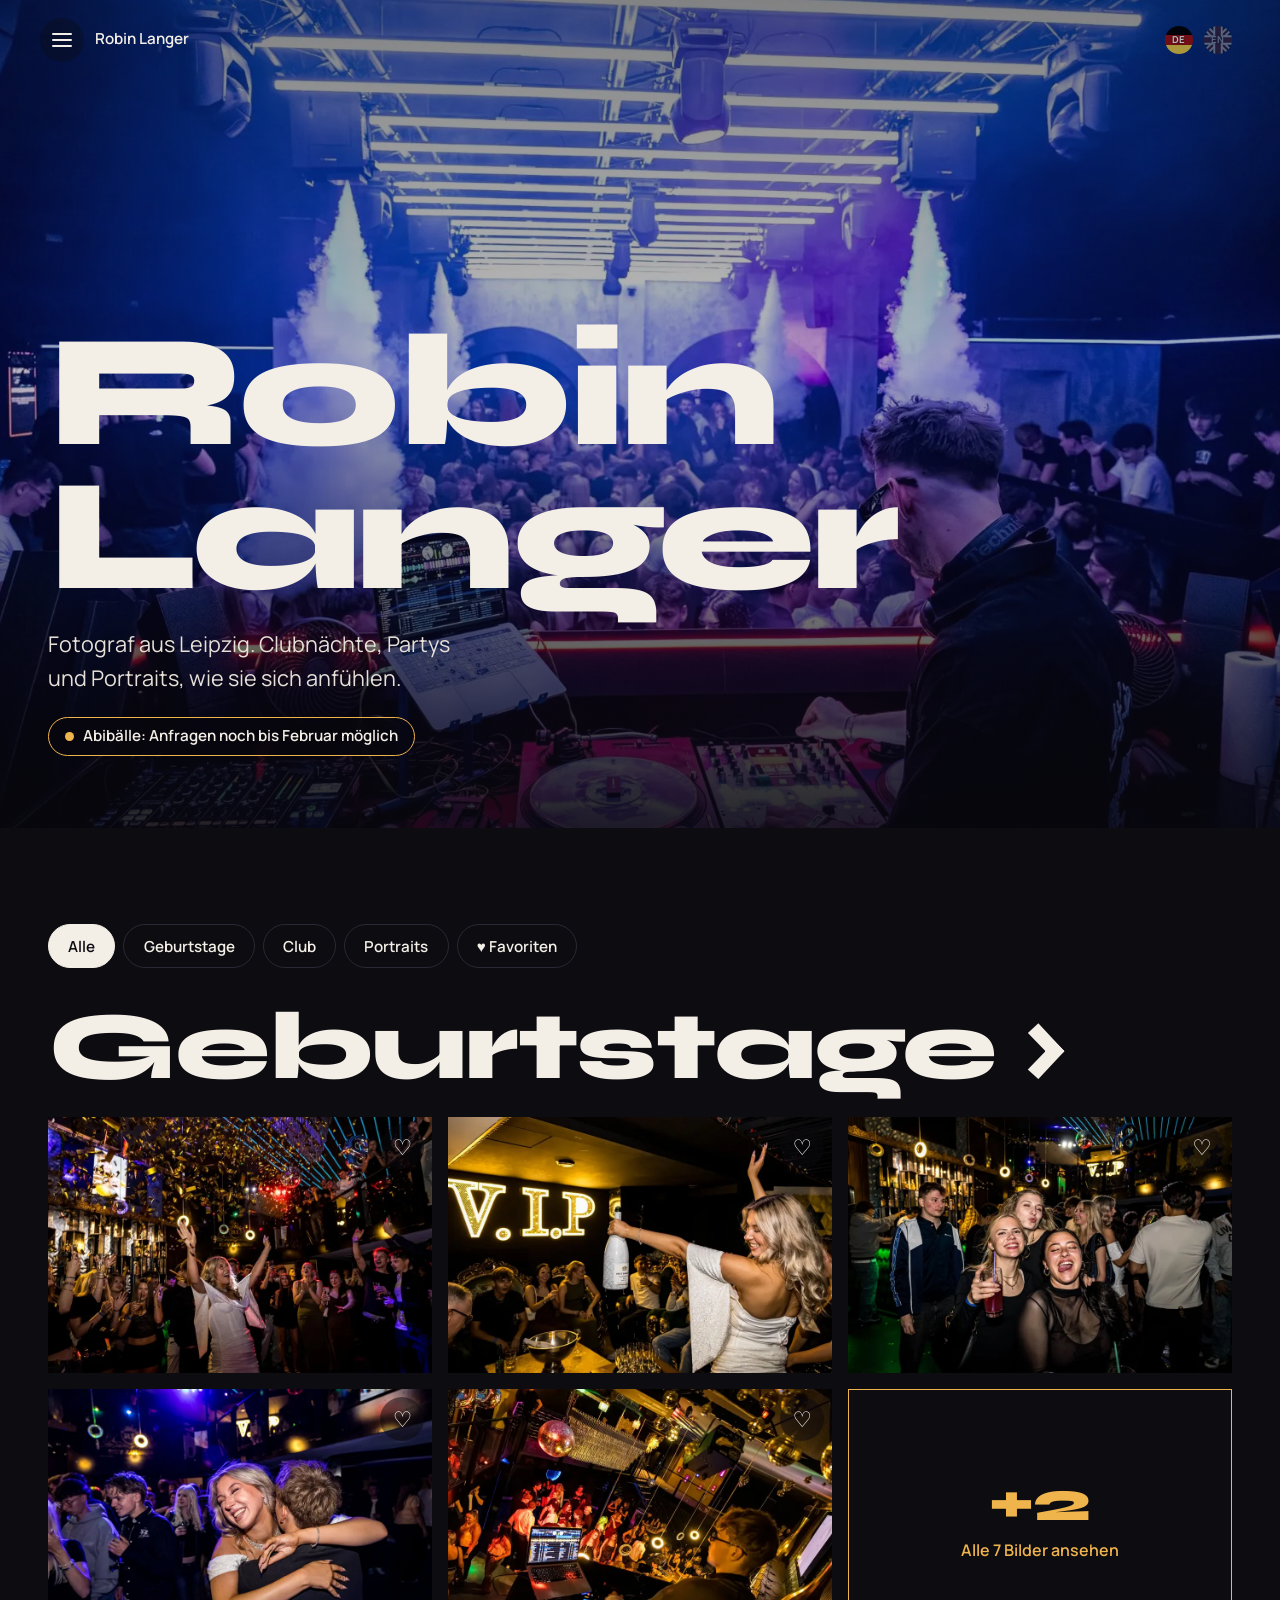
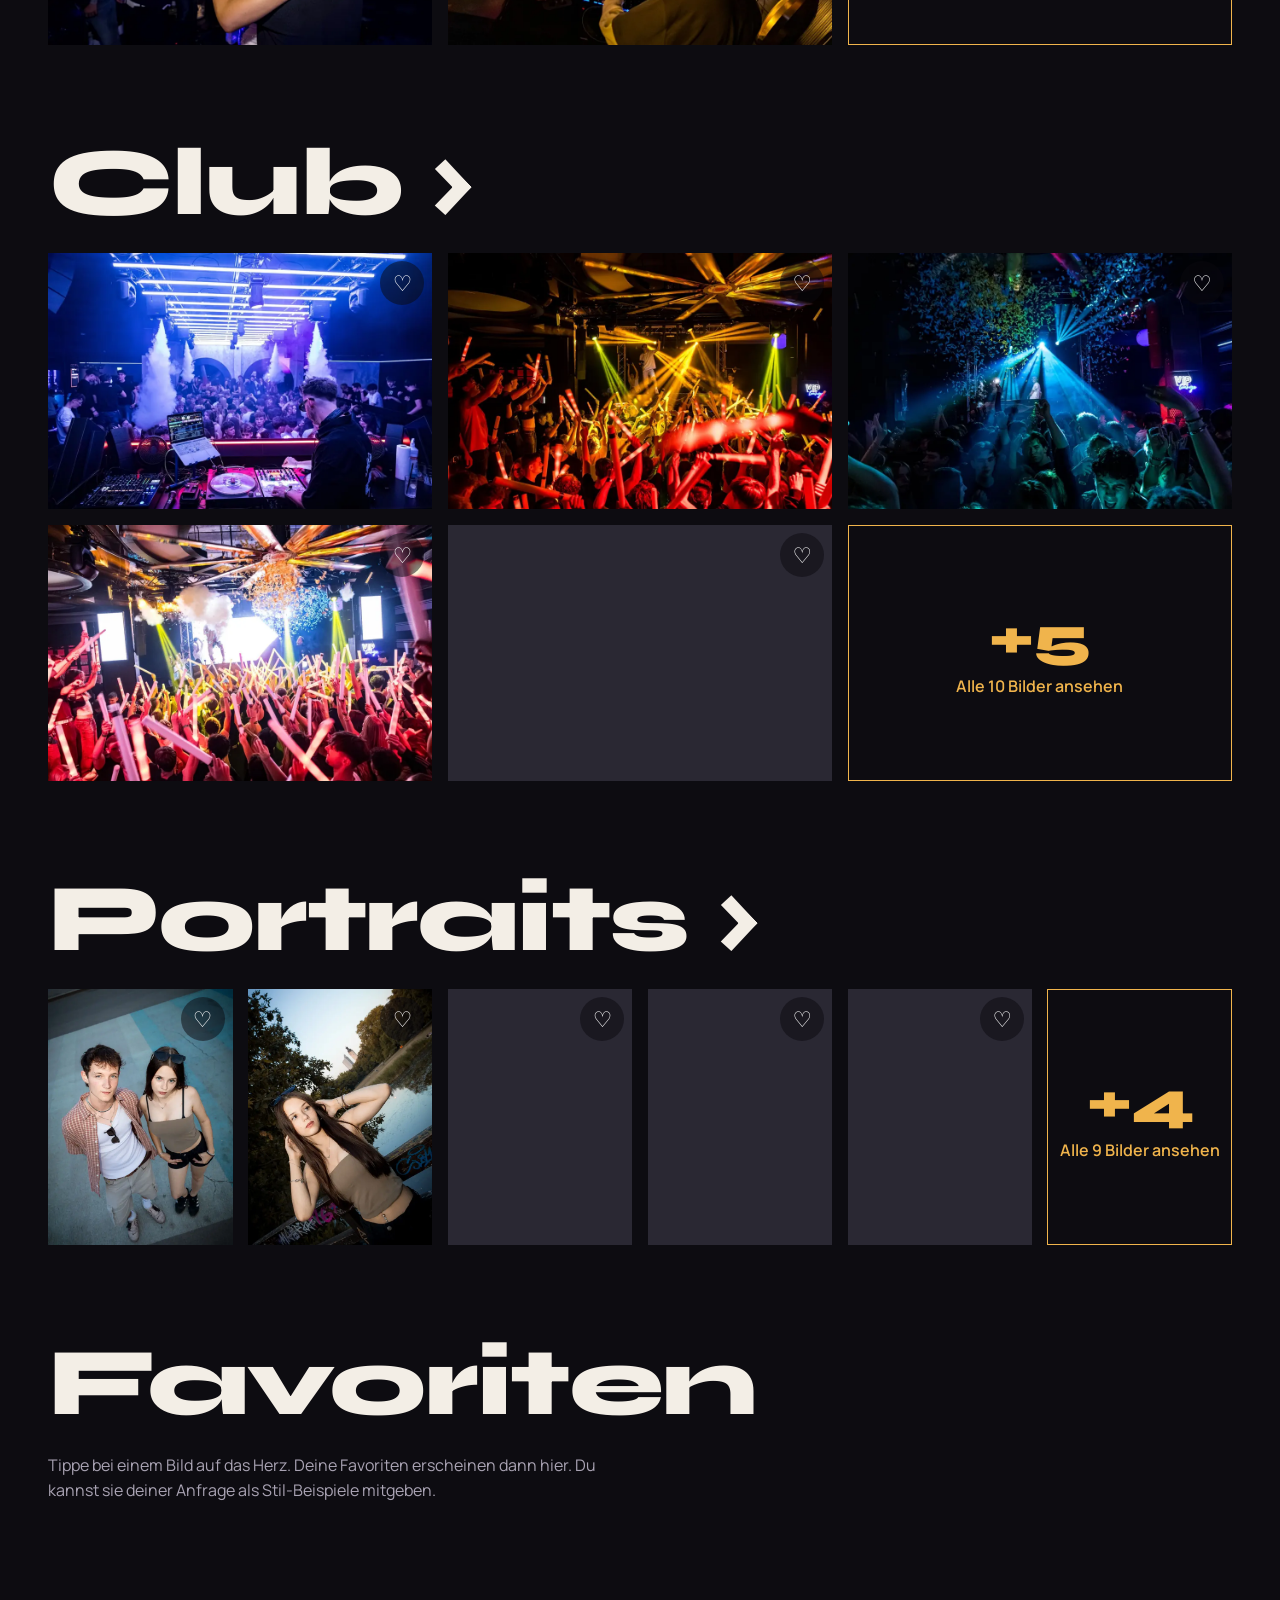
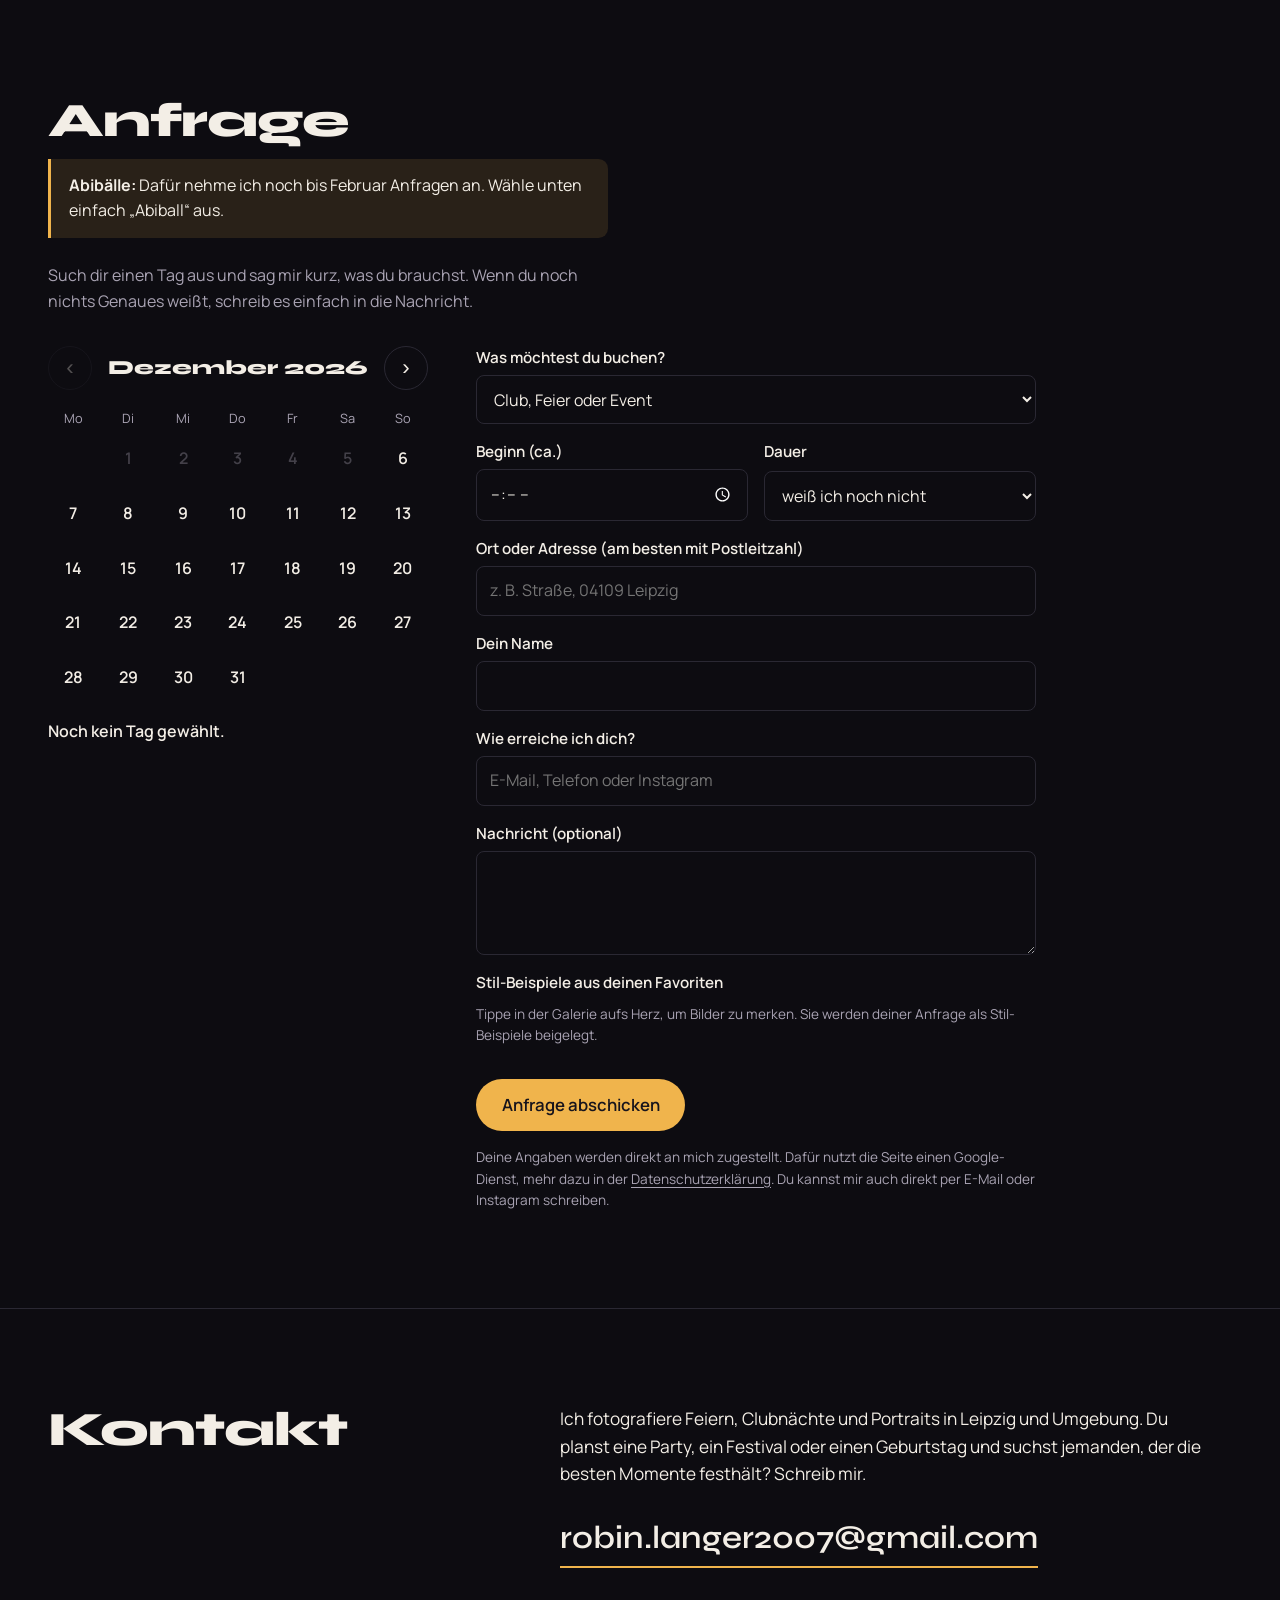
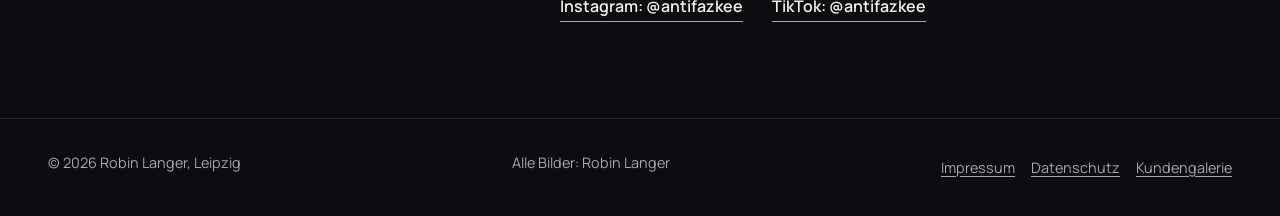
==== index.html @ b31d5de1 "Portraits: 3 neue Fotos (Billardtisch-Shooting) mit Alt-Texten DE/EN Co-Authored-By: Claude Sonnet 5" ====
<!DOCTYPE html>
<html lang="de" data-theme="dark" style="color-scheme: dark;">
<head>
<meta charset="utf-8">
<meta name="viewport" content="width=device-width, initial-scale=1, viewport-fit=cover">
<title>Robin Langer – Fotograf aus Leipzig</title>
<meta name="description" content="Robin Langer – Fotograf aus Leipzig. Club- und Partyfotos, Geburtstage, Abibälle und Portraits. Jetzt Termin anfragen.">
<meta name="robots" content="index,follow,max-image-preview:large">
<meta name="theme-color" content="#0d0c11">
<link rel="canonical" href="https://www.langer-photo.de/">
<link rel="apple-touch-icon" href="/apple-touch-icon.png">
<link rel="icon" href="data:image/svg+xml,%3Csvg xmlns='http://www.w3.org/2000/svg' viewBox='0 0 64 64'%3E%3Crect width='64' height='64' rx='14' fill='%230d0c11'/%3E%3Ctext x='32' y='43' font-family='Arial,Helvetica,sans-serif' font-size='30' font-weight='800' text-anchor='middle' fill='%23f0b44c'%3ERL%3C/text%3E%3C/svg%3E">
<meta property="og:type" content="website">
<meta property="og:site_name" content="Robin Langer Fotografie">
<meta property="og:title" content="Robin Langer – Fotograf aus Leipzig">
<meta property="og:description" content="Robin Langer – Fotograf aus Leipzig. Club- und Partyfotos, Geburtstage, Abibälle und Portraits. Jetzt Termin anfragen.">
<meta property="og:url" content="https://www.langer-photo.de/">
<meta property="og:image" content="https://www.langer-photo.de/og.jpg">
<meta property="og:image:width" content="1200">
<meta property="og:image:height" content="630">
<meta property="og:image:alt" content="DJ-Set mit Nebelfontänen im Club, fotografiert von Robin Langer">
<meta property="og:locale" content="de_DE">
<meta property="og:locale:alternate" content="en_GB">
<meta name="twitter:card" content="summary_large_image">
<meta name="twitter:title" content="Robin Langer – Fotograf aus Leipzig">
<meta name="twitter:description" content="Robin Langer – Fotograf aus Leipzig. Club- und Partyfotos, Geburtstage, Abibälle und Portraits. Jetzt Termin anfragen.">
<meta name="twitter:image" content="https://www.langer-photo.de/og.jpg">
<script type="application/ld+json">{"@context":"https://schema.org","@type":"ProfessionalService","name":"Robin Langer – Fotograf Leipzig","url":"https://www.langer-photo.de/","image":"https://www.langer-photo.de/og.jpg","description":"Robin Langer – Fotograf aus Leipzig. Club- und Partyfotos, Geburtstage, Abibälle und Portraits. Jetzt Termin anfragen.","areaServed":{"@type":"City","name":"Leipzig"},"knowsAbout":["Clubfotografie","Partyfotografie","Geburtstagsfotografie","Abiballfotografie","Portraitfotografie"],"sameAs":["https://www.instagram.com/antifazkee","https://www.tiktok.com/@antifazkee"]}</script>
<link rel="preconnect" href="https://fonts.googleapis.com">
<link rel="preconnect" href="https://fonts.gstatic.com" crossorigin>
<link rel="stylesheet" href="https://fonts.googleapis.com/css2?family=Syne:wght@600;800&amp;family=Manrope:wght@400;500;600&amp;display=swap">
<style>
:root{--bg:#0d0c11;--ink:#f3eee6;--mute:#a9a3b3;--line:#2a2833;--accent:#f0b44c;
box-sizing:border-box;padding-top:env(safe-area-inset-top,0px);padding-bottom:env(safe-area-inset-bottom,0px)}
@media (prefers-color-scheme:light){:root:not([data-theme="dark"]){--bg:#f5f2ed;--ink:#17141c;--mute:#5e5868;--line:#d9d4cc;--accent:#a8650a}}
:root[data-theme="dark"]{--bg:#0d0c11;--ink:#f3eee6;--mute:#a9a3b3;--line:#2a2833;--accent:#f0b44c}
html{overflow-x:hidden;scroll-padding-top:calc(env(safe-area-inset-top,0px) + 2rem);scroll-behavior:smooth;color-scheme:light dark}
*,*::before,*::after{box-sizing:border-box}
body{margin:0;background:var(--bg);color:var(--ink);font-family:Manrope,system-ui,sans-serif;line-height:1.6;-webkit-font-smoothing:antialiased}
a{color:inherit}
:focus-visible{outline:2px solid var(--accent);outline-offset:3px}
header.top{position:fixed;left:0;right:0;top:0;z-index:30;display:flex;align-items:center;padding:calc(1.1rem + env(safe-area-inset-top,0px)) clamp(1rem,4vw,3rem) 1.1rem;color:#f3eee6;transition:background-color .25s,padding .25s}
header.top a{text-decoration:none;font-weight:600;font-size:.95rem}
.hero{position:relative;min-height:92svh;display:flex;align-items:flex-end;color:#f3eee6;overflow:hidden}
.hero img{position:absolute;inset:0;width:100%;height:100%;object-fit:cover}
.hero::after{content:"";position:absolute;inset:0;background:linear-gradient(to top,rgba(8,7,12,.88) 0%,rgba(8,7,12,.25) 55%,rgba(8,7,12,.5) 100%)}
.hero .in{position:relative;z-index:2;padding:0 clamp(1rem,4vw,3rem) clamp(2rem,6vw,4.5rem);max-width:1400px;width:100%;margin:0 auto}
h1{font-family:Syne,sans-serif;font-weight:800;font-size:clamp(3rem,13vw,10rem);line-height:.9;margin:0;letter-spacing:-.03em}
.hero p{font-size:clamp(1rem,2.4vw,1.35rem);margin:1.2rem 0 0;max-width:34ch;color:#e6e0d8}
section{padding:clamp(3rem,8vw,6rem) clamp(1rem,4vw,3rem);max-width:1400px;margin:0 auto}
h2{font-family:Syne,sans-serif;font-weight:800;font-size:clamp(1.8rem,5vw,3rem);margin:0 0 1.5rem;letter-spacing:-.02em;line-height:1.05}
.gwrap{container-type:inline-size}.grid{--g:clamp(.5rem,1.2vw,1rem);--n:2;--c:calc((100cqw - (var(--n) - 1) * var(--g)) / var(--n));display:grid;grid-template-columns:repeat(var(--n),minmax(0,1fr));grid-auto-rows:calc(var(--c) * 2 / 3 - var(--g) / 6);grid-auto-flow:dense;gap:var(--g)}@media(min-width:600px){.grid{--n:4}}@media(min-width:1000px){.grid{--n:6}}
.grid figure{margin:0;position:relative;overflow:hidden;background:var(--line);cursor:zoom-in;grid-column:span 2;grid-row:span 2;min-width:0}.grid figure.p{grid-column:span 1}.grid .moretile{grid-column:span 2;grid-row:span 2;display:grid;place-content:center;justify-items:center;gap:.5rem;text-align:center;width:auto;height:auto;min-width:0;border:1px solid var(--accent);background:transparent;color:var(--accent);font:600 1rem Manrope,sans-serif;cursor:pointer;padding:.5rem}.grid .moretile.p{grid-column:span 1}.grid .moretile .n{font:800 clamp(2.4rem,5vw,3.6rem) Syne,sans-serif;line-height:1;letter-spacing:-.02em}.grid .moretile:hover,.grid .moretile:focus-visible{background:var(--accent);color:#17141c}@media(max-width:599px){.grid .moretile:not(.p){grid-row:span 1;display:flex;align-items:center;justify-content:center;gap:.9rem}}
#groups h2{font-size:clamp(2.4rem,9vw,6rem);margin-bottom:1.2rem}#groups h2:not(:first-child){margin-top:clamp(3rem,8vw,5.5rem)}
.grid img{width:100%;height:100%;object-fit:cover;display:block;transition:transform .5s}
.grid figure:hover img{transform:scale(1.03)}
.grid button{all:unset;display:block;width:100%;height:100%;cursor:zoom-in}
.grid figcaption{position:absolute;left:0;right:0;bottom:0;padding:2rem 1rem .8rem;font-size:.9rem;color:#f3eee6;background:linear-gradient(to top,rgba(0,0,0,.7),transparent);opacity:0;transition:opacity .3s;pointer-events:none}
.grid figure:hover figcaption,.grid button:focus-visible+figcaption{opacity:1}
@media (hover:none){.grid figcaption{opacity:1}}
.about{display:grid;gap:2rem;grid-template-columns:1fr;border-top:1px solid var(--line)}
@media(min-width:800px){.about{grid-template-columns:1fr 1.4fr}}
.about p{margin:0 0 1rem;max-width:60ch;font-size:1.08rem}
.mail{display:inline-block;margin-top:.5rem;font-family:Syne,sans-serif;font-weight:600;font-size:clamp(1.3rem,4vw,2rem);text-decoration:none;border-bottom:2px solid var(--accent);padding-bottom:.2rem}
footer{padding:2rem clamp(1rem,4vw,3rem);border-top:1px solid var(--line);color:var(--mute);font-size:.9rem;display:flex;justify-content:space-between;flex-wrap:wrap;gap:.5rem}
.lb{position:fixed;inset:0;z-index:50;background:rgba(6,5,9,.95);display:none;align-items:center;justify-content:center;padding:calc(3rem + env(safe-area-inset-top,0px)) 1rem calc(3rem + env(safe-area-inset-bottom,0px))}
.lb.open{display:flex}
.lb img{max-width:100%;max-height:100%;object-fit:contain}
.lb button{position:absolute;background:none;border:0;color:#f3eee6;font-size:2rem;cursor:pointer;padding:.6rem 1rem;line-height:1}
.lb .x{top:env(safe-area-inset-top,0px);right:.5rem}
.lb .p{left:.2rem;top:50%}.lb .n{right:.2rem;top:50%}
.lb .cap{position:absolute;bottom:calc(.8rem + env(safe-area-inset-bottom,0px));left:0;right:0;text-align:center;color:#cfc9d6;font-size:.9rem}
.hero .slides{position:absolute;inset:0}
.hero .slides img{opacity:0;transform:scale(1.02);transition:opacity 1.6s ease,transform 0s 1.6s}
.hero .slides img.on{opacity:1;transform:scale(1.12);transition:opacity 1.6s ease,transform 9s linear}
@keyframes rise{from{opacity:0;transform:translateY(34px)}to{opacity:1;transform:none}}
h1{animation:rise 1.2s cubic-bezier(.2,.7,.2,1) both}
.hero p{animation:rise 1.2s .3s cubic-bezier(.2,.7,.2,1) both}
@media (prefers-reduced-motion:reduce){html{scroll-behavior:auto}.grid img,.grid figcaption,.hero .slides img{transition:none}h1,.hero p{animation:none}}
.prices{list-style:none;margin:0;padding:0;max-width:760px}
.prices li{display:flex;justify-content:space-between;align-items:baseline;gap:1rem;padding:1.2rem 0;border-top:1px solid var(--line)}
.prices li:last-child{border-bottom:1px solid var(--line)}
.prices strong{font-family:Syne,sans-serif;font-size:clamp(1.2rem,3.6vw,1.7rem);display:block;line-height:1.2}
.prices span{color:var(--mute)}
.prices b{font-family:Syne,sans-serif;font-size:clamp(1.4rem,4.5vw,2.2rem);white-space:nowrap;color:var(--accent)}
@media(max-width:420px){header.top .brand{font-size:.85rem}}
.price-note{margin:1rem 0 0;max-width:60ch;font-size:.85rem;color:var(--mute)}
#anfrage h2{margin-bottom:.8rem}
.req-intro{margin:0 0 2rem;max-width:56ch;color:var(--mute)}.hero .hero-note{display:inline-flex;align-items:center;gap:.6rem;margin-top:1.3rem;padding:.55rem 1rem;max-width:100%;border:1px solid #f0b44c;border-radius:1.4rem;background:rgba(8,7,12,.5);-webkit-backdrop-filter:blur(6px);backdrop-filter:blur(6px);color:#f3eee6;text-decoration:none;font:600 clamp(.8rem,3.4vw,.95rem)/1.3 Manrope,sans-serif}.hero .hero-note::before{content:"";flex:none;width:.55rem;height:.55rem;border-radius:50%;background:#f0b44c}.hero .hero-note:hover,.hero .hero-note:focus-visible{background:#f0b44c;color:#17141c}.hero .hero-note:hover::before,.hero .hero-note:focus-visible::before{background:#17141c}.req-note{margin:0 0 1.6rem;max-width:56ch;padding:.85rem 1.1rem;border-left:3px solid var(--accent);border-radius:0 .6rem .6rem 0;background:rgba(240,180,76,.12);color:var(--ink)}.req-note b{font-weight:700}.req-hint a{color:inherit;text-underline-offset:3px}footer .legal-links{display:flex;flex-wrap:wrap;gap:.2rem 1rem}footer .legal-links a{display:inline-block;padding:.3rem 0}dialog.legal{box-sizing:border-box;width:min(46rem,calc(100vw - 1.5rem));max-height:calc(100vh - 1.5rem);max-height:calc(100dvh - 1.5rem);margin:auto;padding:0;border:1px solid var(--line);border-radius:1rem;background:var(--bg);color:var(--ink);overflow:hidden}dialog.legal[open]{display:flex;flex-direction:column}dialog.legal::backdrop{background:rgba(8,7,12,.72)}.legal-bar{display:flex;justify-content:space-between;align-items:center;gap:1rem;padding:.8rem 1rem .8rem clamp(1rem,4vw,1.8rem);border-bottom:1px solid var(--line)}.legal-bar h2{margin:0;font-size:clamp(1.3rem,4.5vw,1.8rem)}.legal-x{min-height:44px;border:1px solid var(--line);background:transparent;color:var(--ink);border-radius:2rem;padding:.5rem 1.1rem;font:600 .95rem Manrope,sans-serif;cursor:pointer}.legal-x:hover{border-color:var(--accent)}.legal-body{overflow:auto;-webkit-overflow-scrolling:touch;overscroll-behavior:contain;padding:1rem clamp(1rem,4vw,1.8rem) 1.8rem;line-height:1.6;font-size:.95rem}.legal-body h3{font-family:Syne,sans-serif;font-size:1.05rem;margin:1.6rem 0 .4rem;letter-spacing:-.01em}.legal-body h3:first-child{margin-top:.4rem}.legal-body p{margin:.4rem 0}.legal-body ul{margin:.4rem 0;padding-left:1.2rem}.legal-body li{margin:.3rem 0}.legal-body a{color:var(--accent);text-underline-offset:3px;overflow-wrap:anywhere}.legal-body .stand{margin-top:1.6rem;color:var(--mute);font-size:.85rem}body.legal-open{overflow:hidden}
.req{display:grid;gap:2rem;grid-template-columns:minmax(0,1fr);align-items:start}
@media(min-width:800px){.req{grid-template-columns:minmax(300px,380px) 1fr;gap:3rem}}
.req-cal{max-width:420px;width:100%;min-width:0}
.cal-head{display:flex;align-items:center;justify-content:space-between;margin-bottom:.8rem}
.cal-head div{font-family:Syne,sans-serif;font-weight:800;font-size:1.25rem}
.cal-head button{width:2.75rem;height:2.75rem;border:1px solid var(--line);background:transparent;color:var(--ink);border-radius:50%;font-size:1.4rem;line-height:1;cursor:pointer}
.cal-head button:disabled{opacity:.3;cursor:default}
.cal-wd,.cal-days{display:grid;grid-template-columns:repeat(7,minmax(0,1fr));gap:4px}
.cal-wd span{text-align:center;font-size:.8rem;color:var(--mute);padding:.3rem 0}
.cal-days button{aspect-ratio:1;min-height:40px;border:1px solid transparent;background:transparent;color:var(--ink);border-radius:.5rem;font:inherit;font-weight:600;cursor:pointer}
.cal-days button:hover:not(:disabled){border-color:var(--accent)}
.cal-days button:disabled{color:var(--mute);opacity:.35;cursor:default}
.cal-days button.on{background:var(--accent);color:#17141c;border-color:var(--accent)}
.cal-picked{margin:1rem 0 0;font-weight:600}
.req-fields{display:grid;grid-template-columns:minmax(0,1fr);gap:1rem;max-width:560px;min-width:0}.req-fields label{min-width:0}.req-fields input[type=time]{min-width:0}
.req-fields label{display:grid;gap:.3rem;font-weight:600;font-size:.95rem}
.req-fields .two{display:grid;grid-template-columns:1fr 1fr;gap:1rem}
@media(max-width:420px){.req-fields .two{grid-template-columns:1fr}}
.req-fields input,.req-fields select,.req-fields textarea{width:100%;background:transparent;color:var(--ink);border:1px solid var(--line);border-radius:.5rem;padding:.7rem .8rem;font:inherit;font-size:1rem;font-weight:400}
.req-fields textarea{min-height:6.5rem;resize:vertical}
.req-fields select option{color:#17141c;background:#fff}
.req-send{background:var(--accent);color:#17141c;border:0;border-radius:2rem;padding:.9rem 1.6rem;font:600 1.05rem Manrope,sans-serif;cursor:pointer;justify-self:start}
.req-copy{justify-self:start;background:transparent;color:var(--ink);border:1px solid var(--line);border-radius:2rem;padding:.6rem 1.2rem;font:inherit;cursor:pointer}a.req-send,a.req-copy{display:inline-block;text-decoration:none;text-align:center}.req-opts{display:grid;gap:.9rem;padding:1.1rem;border:1px solid var(--accent);border-radius:1rem;min-width:0}.req-opts[hidden]{display:none}.req-opts .opt-row{display:flex;flex-wrap:wrap;gap:.6rem}.req-opts textarea{min-height:11rem;font-size:1rem}.req-opts .sel{color:var(--ink);word-break:break-all;user-select:all}
.req-err{margin:0;color:#e0604f;font-weight:600;min-height:0}
.req-hint,.req-ok{margin:0;font-size:.85rem;color:var(--mute)}
.req-cta{display:inline-block;margin-top:1.4rem;border:1px solid var(--accent);color:var(--accent);border-radius:2rem;padding:.65rem 1.3rem;text-decoration:none;font-weight:600}
.chips{display:flex;flex-wrap:wrap;gap:.5rem;margin:0 0 1.8rem}
.chip{min-height:44px;border:1px solid var(--line);background:transparent;color:var(--ink);border-radius:2rem;padding:.55rem 1.2rem;font:600 .95rem Manrope,sans-serif;cursor:pointer}
.chip[aria-pressed="true"]{background:var(--ink);color:var(--bg);border-color:var(--ink)}
.grid figure .heart{position:absolute;top:.5rem;right:.5rem;width:44px;height:44px;display:grid;place-items:center;border-radius:50%;background:rgba(10,9,14,.5);color:#fff;font-size:1.35rem;line-height:1;cursor:pointer;z-index:2;padding:0;border:0}
.grid figure .heart.on{color:#ff6b81}
.grid figure .heart:focus-visible,.grid figure>button:focus-visible{outline:2px solid var(--accent);outline-offset:-4px}
.lb{padding-bottom:calc(6.5rem + env(safe-area-inset-bottom,0px));touch-action:none;overscroll-behavior:contain}
.lb img{transition:transform .15s ease}
.lb .lbpos{position:absolute;top:calc(.9rem + env(safe-area-inset-top,0px));left:1rem;color:#cfc9d6;font-size:.9rem}
.lb .lbbar{position:absolute;left:0;right:0;bottom:calc(.8rem + env(safe-area-inset-bottom,0px));display:flex;gap:.5rem;justify-content:center;flex-wrap:wrap;padding:0 1rem}
.lb .lbbar button{position:static;background:rgba(255,255,255,.1);border:1px solid rgba(255,255,255,.28);color:#f3eee6;border-radius:2rem;padding:.6rem .85rem;font:600 .9rem Manrope,sans-serif;line-height:1.2;min-height:44px;white-space:nowrap}
.lb .lbbar .solid{background:var(--accent);color:#17141c;border-color:var(--accent)}
.lb .lbbar .on .h{color:#ff6b81}
.lb .cap{bottom:calc(5rem + env(safe-area-inset-bottom,0px))}
.toast{position:fixed;left:50%;bottom:calc(9rem + env(safe-area-inset-bottom,0px));transform:translate(-50%,20px);background:var(--ink);color:var(--bg);padding:.6rem 1.1rem;border-radius:2rem;font-weight:600;font-size:.95rem;opacity:0;pointer-events:none;transition:opacity .2s,transform .2s;z-index:80;max-width:90vw;text-align:center}
.toast.show{opacity:1;transform:translate(-50%,0)}
.favpill{position:fixed;left:max(1rem,env(safe-area-inset-left,0px));bottom:calc(1rem + env(safe-area-inset-bottom,0px));z-index:40;background:var(--ink);color:var(--bg);border:0;border-radius:2rem;padding:.8rem 1.2rem;font:600 1rem Manrope,sans-serif;cursor:pointer;box-shadow:0 4px 18px rgba(0,0,0,.35)}
.favpill .h{color:#ff6b81}
.favpill.away{display:none}
.req-lbl{font-weight:600;font-size:.95rem;display:block;margin-bottom:.5rem}
.req-refrow{display:flex;flex-wrap:wrap;gap:.5rem}
.req-ref{position:relative;width:76px;height:76px;border-radius:.5rem;overflow:hidden}
.req-ref img{width:100%;height:100%;object-fit:cover;display:block}
.req-ref button{position:absolute;top:2px;right:2px;width:32px;height:32px;border-radius:50%;border:0;background:rgba(10,9,14,.7);color:#fff;cursor:pointer;font-size:.8rem}
.req-refhint{margin:0;font-size:.85rem;color:var(--mute)}
.req-quote{display:grid;gap:.5rem;border-top:1px solid var(--line);border-bottom:1px solid var(--line);padding:.9rem 0}.req-quote:empty{display:none}.req-quote .qr{display:flex;justify-content:space-between;align-items:baseline;gap:1rem}.req-quote .qr.tot{border-top:1px solid var(--line);padding-top:.65rem;margin-top:.15rem}.req-quote .q-note{margin:.2rem 0 0;font-size:.8rem;color:var(--mute)}.req-dist{display:grid;gap:.5rem;margin-top:-.25rem;font-size:.9rem;color:var(--mute)}.req-dist[hidden]{display:none}.req-dist .d-top{color:var(--ink)}.req-dist .d-chips{display:flex;flex-wrap:wrap;gap:.4rem}.req-dist .d-chips span{border:1px solid var(--line);border-radius:999px;padding:.25rem .7rem;font-size:.82rem;color:var(--ink)}footer a{color:inherit;text-underline-offset:3px}
.req-quote span{color:var(--mute);font-size:.9rem;min-width:0}
.req-quote b{font-variant-numeric:tabular-nums;font-size:1rem;color:var(--ink);white-space:nowrap}.req-quote .qr.tot span{color:var(--ink)}.req-quote .qr.tot b{font-family:Syne,sans-serif;font-size:1.5rem;color:var(--accent)}
.more{display:inline-flex;align-items:center;margin:1.2rem .6rem 0 0;min-height:44px;border:1px solid var(--accent);color:var(--accent);background:transparent;border-radius:2rem;padding:.6rem 1.4rem;font:600 1rem Manrope,sans-serif;cursor:pointer}
.more:hover,.more.solid{background:var(--accent);color:#17141c}
.h2link{background:none;border:0;padding:0;margin:0;color:inherit;font:inherit;letter-spacing:inherit;line-height:inherit;text-align:left;cursor:pointer;max-width:100%;overflow-wrap:anywhere}
.h2link:hover{color:var(--accent)}.favhint{margin:0;max-width:60ch;color:var(--mute)}
body{overflow-x:clip}
#groups h2{overflow-wrap:break-word;hyphens:manual}
.mail{overflow-wrap:anywhere}
.social{display:flex;flex-wrap:wrap;gap:.6rem 1.8rem;margin-top:1.6rem}
.social a{font-weight:600;text-decoration:none;border-bottom:1px solid var(--mute);padding-bottom:.1rem}
.social a:hover{border-color:var(--accent)}
.abtn{position:fixed;right:max(1rem,env(safe-area-inset-right,0px));bottom:calc(1rem + env(safe-area-inset-bottom,0px));z-index:40;background:var(--accent);color:#17141c;border:0;border-radius:2rem;padding:.8rem 1.3rem;font:600 1rem Manrope,sans-serif;cursor:pointer;box-shadow:0 4px 18px rgba(0,0,0,.35)}
.panel{position:fixed;top:0;right:0;bottom:0;width:min(100%,480px);z-index:60;background:var(--bg);color:var(--ink);border-left:1px solid var(--line);overflow-y:auto;padding:calc(1rem + env(safe-area-inset-top,0px)) 1rem 0;font-family:Manrope,system-ui,sans-serif}
.panel h3{font-family:Syne,sans-serif;margin:1.6rem 0 .6rem;font-size:1.15rem}
.panel input,.panel select,.panel textarea{width:100%;background:transparent;color:var(--ink);border:1px solid var(--line);border-radius:.4rem;padding:.55rem .6rem;font:inherit;margin:.2rem 0}
.panel textarea{min-height:7rem}
.panel option{color:#17141c}
.panel button{font:inherit;cursor:pointer;border:1px solid var(--line);background:transparent;color:var(--ink);border-radius:.4rem;padding:.45rem .7rem}
.panel .row{display:grid;grid-template-columns:64px 1fr;gap:.7rem;padding:.7rem 0;border-top:1px solid var(--line)}
.panel .row img{width:64px;height:64px;object-fit:cover;border-radius:.3rem}
.panel .acts{display:flex;gap:.4rem;margin-top:.3rem;align-items:center}
.panel .acts select{flex:1}
.panel .bar{position:sticky;bottom:0;background:var(--bg);padding:.8rem 0 calc(.8rem + env(safe-area-inset-bottom,0px));border-top:1px solid var(--line);margin-top:1.5rem;display:flex;gap:.6rem;align-items:center}
.panel .bar .pub{background:var(--accent);color:#17141c;border:0;font-weight:600;padding:.7rem 1.1rem}
.panel .st{font-size:.9rem;color:var(--mute)}
header.top .lang{display:flex;align-items:center;gap:.7rem;margin-left:auto}header.top .lang button{position:relative;width:28px;height:28px;min-width:0;min-height:0;padding:0;border:0;border-radius:50%;background-color:#333;background-repeat:no-repeat;background-size:100% 100%;color:#fff;font:700 .6rem ui-rounded,'SF Pro Rounded',Nunito,'Varela Round',Manrope,system-ui,sans-serif;letter-spacing:.03em;cursor:pointer;box-shadow:none;text-shadow:0 0 3px rgba(0,0,0,.6);-webkit-text-stroke:0;filter:saturate(.3) brightness(.62);opacity:.55;transition:opacity .15s,filter .15s}header.top .lang button::after{content:"";position:absolute;inset:-8px}header.top .lang button[data-lang=de]{background-image:linear-gradient(to bottom,#000 0 33.34%,#dd0000 33.34% 66.67%,#ffce00 66.67%)}header.top .lang button[data-lang=en]{background-image:url("data:image/svg+xml,%3Csvg xmlns='http://www.w3.org/2000/svg' viewBox='0 0 60 60' preserveAspectRatio='none'%3E%3Crect width='60' height='60' fill='%23012169'/%3E%3Cpath d='M0 0L60 60M60 0L0 60' stroke='%23fff' stroke-width='13'/%3E%3Cpath d='M0 0L60 60M60 0L0 60' stroke='%23c8102e' stroke-width='5'/%3E%3Cpath d='M30 0V60M0 30H60' stroke='%23fff' stroke-width='20'/%3E%3Cpath d='M30 0V60M0 30H60' stroke='%23c8102e' stroke-width='12'/%3E%3C/svg%3E")}header.top .lang button:hover{opacity:.85;filter:saturate(.6) brightness(.78)}header.top .lang button:focus-visible{outline:2px solid rgba(255,255,255,.7);outline-offset:3px;opacity:.85}header.top .lang button[aria-pressed="true"]{opacity:.9;filter:saturate(.65) brightness(.8)}.legal-body .lnote{margin:.2rem 0 1rem;color:var(--mute);font-size:.85rem;font-style:italic}.legal-body .lnote+h3{margin-top:.4rem}.req-fields .hp{position:absolute;left:-10000px;top:auto;width:1px;height:1px;overflow:hidden}.req-send:disabled{opacity:.6;cursor:progress}.req-done{display:grid;gap:.9rem;padding:1.1rem;border:1px solid var(--accent);border-radius:1rem;min-width:0}.req-done[hidden]{display:none}.req-done p{margin:0;color:var(--mute);font-size:.95rem}.req-done textarea{min-height:9rem;font-size:1rem}header.top.scrolled,header.top.open{background:rgba(13,12,17,.84);-webkit-backdrop-filter:blur(10px);backdrop-filter:blur(10px)}header.top.scrolled{padding-top:calc(.65rem + env(safe-area-inset-top,0px));padding-bottom:.65rem}.menu-btn{position:relative;flex:none;width:44px;height:44px;margin:0 .7rem 0 -.5rem;padding:0;border:0;border-radius:50%;background:rgba(13,12,17,.35);color:#f3eee6;cursor:pointer;transition:background-color .2s}.menu-btn:hover{background:rgba(13,12,17,.6)}.menu-btn:focus-visible{outline:2px solid #f0b44c;outline-offset:2px}.menu-btn span{position:absolute;left:12px;right:12px;height:2px;border-radius:2px;background:currentColor;transition:transform .2s,opacity .2s}.menu-btn span:nth-child(1){top:15px}.menu-btn span:nth-child(2){top:21px}.menu-btn span:nth-child(3){top:27px}.menu-btn[aria-expanded="true"] span:nth-child(1){transform:translateY(6px) rotate(45deg)}.menu-btn[aria-expanded="true"] span:nth-child(2){opacity:0}.menu-btn[aria-expanded="true"] span:nth-child(3){transform:translateY(-6px) rotate(-45deg)}header.top .menu{position:absolute;top:100%;left:clamp(1rem,4vw,3rem);width:min(21rem,calc(100vw - 2rem));margin-top:.4rem;display:flex;flex-direction:column;padding:.5rem;background:#15131b;color:#f3eee6;border:1px solid #2a2833;border-radius:1rem;box-shadow:0 18px 50px rgba(0,0,0,.5)}header.top .menu[hidden]{display:none}header.top .brand{min-width:0;overflow:hidden;text-overflow:ellipsis;white-space:nowrap}header.top .lang{flex:none;padding-left:.7rem}header.top .menu a{display:flex;align-items:center;min-height:48px;padding:.6rem 1rem;border-radius:.6rem;font:600 1.1rem Manrope,system-ui,sans-serif;color:#f3eee6;text-decoration:none}header.top .menu a:hover{background:rgba(255,255,255,.08)}header.top .menu a:focus-visible{outline:2px solid #f0b44c;outline-offset:-2px}header.top .menu a.sub{min-height:44px;font-size:.98rem;font-weight:500;color:#b9b3c3}header.top .menu hr{width:calc(100% - 1.2rem);margin:.4rem .6rem;border:0;border-top:1px solid #2a2833}.menu-bd{position:fixed;inset:0;z-index:29;background:rgba(8,7,12,.5)}.menu-bd[hidden]{display:none}@media(prefers-reduced-motion:reduce){header.top,.menu-btn,.menu-btn span{transition:none}}
</style>
</head>
<body>
<header class="top" id="siteHeader"><button type="button" class="menu-btn" id="menuBtn" aria-expanded="false" aria-controls="menu" aria-label="Menü öffnen" data-i18n-aria="menu.open"><span></span><span></span><span></span></button><a class="brand" href="#top">Robin Langer</a><div class="lang" role="group" aria-label="Sprache" data-i18n-aria="lang.aria"><button type="button" data-lang="de" lang="de" title="Deutsch" aria-label="Deutsch" aria-pressed="true">DE</button><button type="button" data-lang="en" lang="en" title="English" aria-label="English" aria-pressed="false">EN</button></div>
<nav class="menu" id="menu" aria-label="Hauptmenü" data-i18n-aria="menu.aria" hidden="">
<a href="#portfolio" data-i18n="nav.portfolio">Portfolio</a>
<a href="#anfrage" data-i18n="nav.request">Anfrage</a>
<a href="#kontakt" data-i18n="nav.contact">Kontakt</a>
<a href="/galerie/" data-i18n="ft.gal">Kundengalerie</a>
<hr>
<a class="sub" href="#impressum" data-legal="impressum" data-i18n="ft.imp">Impressum</a>
<a class="sub" href="#datenschutz" data-legal="datenschutz" data-i18n="ft.dsg">Datenschutz</a>
</nav></header>
<div class="menu-bd" id="menuBd" hidden=""></div>
<div class="hero" id="top">
<div class="slides" id="slides"></div>
<div class="in"><h1>Robin<br>Langer</h1><p id="tag">Fotograf aus Leipzig. Clubnächte, Partys und Portraits, wie sie sich anfühlen.</p><a class="hero-note" href="#anfrage" data-i18n="hero.note">Abibälle: Anfragen noch bis Februar möglich</a></div>
</div>
<section id="portfolio">
<div class="chips" id="chips" role="group" aria-label="Kategorie filtern" data-i18n-aria="g.chips"></div>
<div id="groups"></div>
</section>
<section id="anfrage">
<h2 data-i18n="req.h">Anfrage</h2>
<p class="req-note" data-i18n-html="req.note"><b>Abibälle:</b> Dafür nehme ich noch bis Februar Anfragen an. Wähle unten einfach „Abiball“ aus.</p>
<p class="req-intro" data-i18n="req.intro">Such dir einen Tag aus und sag mir kurz, was du brauchst. Wenn du noch nichts Genaues weißt, schreib es einfach in die Nachricht.</p>
<form class="req" id="reqForm" novalidate="">
<div class="req-cal">
<div class="cal-head"><button type="button" id="calPrev" aria-label="Vorheriger Monat" data-i18n-aria="cal.prev" disabled="">‹</button><div id="calTitle" aria-live="polite">Oktober 2026</div><button type="button" id="calNext" aria-label="Nächster Monat" data-i18n-aria="cal.next">›</button></div>
<div class="cal-wd" aria-hidden="true"><span>Mo</span><span>Di</span><span>Mi</span><span>Do</span><span>Fr</span><span>Sa</span><span>So</span></div>
<div class="cal-days" id="calDays"><span></span><span></span><span></span><button type="button" aria-label="Donnerstag, 1. Oktober 2026" disabled="">1</button><button type="button" aria-label="Freitag, 2. Oktober 2026" disabled="">2</button><button type="button" aria-label="Samstag, 3. Oktober 2026" disabled="">3</button><button type="button" aria-label="Sonntag, 4. Oktober 2026" disabled="">4</button><button type="button" aria-label="Montag, 5. Oktober 2026" disabled="">5</button><button type="button" aria-label="Dienstag, 6. Oktober 2026" disabled="">6</button><button type="button" aria-label="Mittwoch, 7. Oktober 2026" disabled="">7</button><button type="button" aria-label="Donnerstag, 8. Oktober 2026" disabled="">8</button><button type="button" aria-label="Freitag, 9. Oktober 2026" disabled="">9</button><button type="button" aria-label="Samstag, 10. Oktober 2026" disabled="">10</button><button type="button" aria-label="Sonntag, 11. Oktober 2026" disabled="">11</button><button type="button" aria-label="Montag, 12. Oktober 2026" disabled="">12</button><button type="button" aria-label="Dienstag, 13. Oktober 2026" disabled="">13</button><button type="button" aria-label="Mittwoch, 14. Oktober 2026" disabled="">14</button><button type="button" aria-label="Donnerstag, 15. Oktober 2026" disabled="">15</button><button type="button" aria-label="Freitag, 16. Oktober 2026" disabled="">16</button><button type="button" aria-label="Samstag, 17. Oktober 2026" disabled="">17</button><button type="button" aria-label="Sonntag, 18. Oktober 2026">18</button><button type="button" aria-label="Montag, 19. Oktober 2026">19</button><button type="button" aria-label="Dienstag, 20. Oktober 2026">20</button><button type="button" aria-label="Mittwoch, 21. Oktober 2026">21</button><button type="button" aria-label="Donnerstag, 22. Oktober 2026">22</button><button type="button" aria-label="Freitag, 23. Oktober 2026">23</button><button type="button" aria-label="Samstag, 24. Oktober 2026">24</button><button type="button" aria-label="Sonntag, 25. Oktober 2026">25</button><button type="button" aria-label="Montag, 26. Oktober 2026">26</button><button type="button" aria-label="Dienstag, 27. Oktober 2026">27</button><button type="button" aria-label="Mittwoch, 28. Oktober 2026">28</button><button type="button" aria-label="Donnerstag, 29. Oktober 2026">29</button><button type="button" aria-label="Freitag, 30. Oktober 2026">30</button><button type="button" aria-label="Samstag, 31. Oktober 2026">31</button></div>
<p class="cal-picked" id="calPicked">Noch kein Tag gewählt.</p>
</div>
<div class="req-fields">
<label><span data-i18n="f.art">Was möchtest du buchen?</span><select id="rqArt"><option value="Club, Feier oder Event" data-i18n="a.club">Club, Feier oder Event</option><option value="Abiball" data-i18n="a.abi">Abiball</option><option value="Shooting" data-i18n="a.shoot">Shooting</option><option value="Etwas anderes" data-i18n="a.other">Etwas anderes</option></select></label>
<div class="two"><label><span data-i18n="f.time">Beginn (ca.)</span><input type="time" id="rqTime"></label><label><span data-i18n="f.dur">Dauer</span><select id="rqDur"><option value="weiß ich noch nicht" data-i18n="d.unknown">weiß ich noch nicht</option><option value="1 Stunde" data-i18n="d.1">1 Stunde</option><option value="2 Stunden" data-i18n="d.2">2 Stunden</option><option value="3 Stunden" data-i18n="d.3">3 Stunden</option><option value="4 Stunden" data-i18n="d.4">4 Stunden</option><option value="5 Stunden" data-i18n="d.5">5 Stunden</option><option value="6 Stunden" data-i18n="d.6">6 Stunden</option><option value="7 Stunden" data-i18n="d.7">7 Stunden</option><option value="8 Stunden" data-i18n="d.8">8 Stunden</option><option value="9 Stunden" data-i18n="d.9">9 Stunden</option><option value="10 Stunden" data-i18n="d.10">10 Stunden</option><option value="11 Stunden" data-i18n="d.11">11 Stunden</option><option value="12 Stunden" data-i18n="d.12">12 Stunden</option><option value="mehr als 12 Stunden" data-i18n="d.more">mehr als 12 Stunden</option></select></label></div>
<label><span data-i18n="f.place">Ort oder Adresse (am besten mit Postleitzahl)</span><input type="text" id="rqOrt" placeholder="z. B. Straße, 04109 Leipzig" data-i18n-ph="f.place.ph" autocomplete="off"></label>
<label><span data-i18n="f.name">Dein Name</span><input type="text" id="rqName" autocomplete="name"></label>
<label><span data-i18n="f.contact">Wie erreiche ich dich?</span><input type="text" id="rqContact" placeholder="E-Mail, Telefon oder Instagram" data-i18n-ph="f.contact.ph" autocomplete="off" aria-required="true"></label>
<div class="hp" aria-hidden="true"><label>Website<input type="text" id="rqWeb" name="website" tabindex="-1" autocomplete="off"></label></div>
<label><span data-i18n="f.msg">Nachricht (optional)</span><textarea id="rqMsg"></textarea></label>
<div class="req-refs"><span class="req-lbl" data-i18n="f.refs">Stil-Beispiele aus deinen Favoriten</span><div class="req-refrow" id="rqRefRow"></div></div>
<div class="req-quote" id="rqQuote" aria-live="polite"></div>
<p class="req-err" id="rqErr" role="alert"></p>
<button type="submit" class="req-send" id="rqSend" data-i18n="f.send">Anfrage abschicken</button>
<p class="req-hint" data-i18n-html="f.hint">Deine Angaben werden direkt an mich zugestellt. Dafür nutzt die Seite einen Google-Dienst, mehr dazu in der <a href="#datenschutz" data-legal="datenschutz">Datenschutzerklärung</a>. Du kannst mir auch direkt per E-Mail oder Instagram schreiben.</p>
<div class="req-done" id="rqDone" role="status" hidden="">
<strong data-i18n="s.title">Danke, deine Anfrage ist angekommen.</strong>
<p data-i18n="s.text">Ich melde mich bei dir, sobald ich sie gelesen habe. Das ist die Nachricht, die ich bekommen habe:</p>
<textarea id="rqSent" readonly="" aria-label="Deine Nachricht" data-i18n-aria="o.msg"></textarea>
</div>
<div class="req-opts" id="rqOpts" hidden="">
<strong id="rqOptTitle" data-i18n="o.title">Deine Anfrage ist noch nicht abgeschickt.</strong>
<p class="req-ok" id="rqOk" aria-live="polite"></p>
<div class="opt-row">
<a class="req-send" id="rqMailto" href="#" data-i18n="o.mail">E-Mail-Programm öffnen</a>
<a class="req-copy" id="rqGmail" href="#" target="_blank" rel="noopener noreferrer" data-i18n="o.gmail">In Gmail öffnen</a>
<button type="button" class="req-copy" id="rqCopy" data-i18n="o.copy">Text kopieren</button>
<a class="req-copy" id="rqInsta" href="https://ig.me/m/antifazkee" target="_blank" rel="noopener noreferrer" data-i18n="o.insta">Per Instagram schreiben</a>
</div>
<label><span data-i18n="o.msg">Deine Nachricht</span><textarea id="rqText" readonly=""></textarea></label>
<p class="req-hint"><span data-i18n="o.alt1">Oder schreib direkt an </span><b class="sel" id="rqAddr"></b><span data-i18n="o.alt2"> und füge den Text ein.</span></p>
</div>
</div>
</form>
</section>
<section class="about" id="kontakt">
<div><h2 data-i18n="k.h">Kontakt</h2></div>
<div>
<p id="abt">Ich fotografiere Feiern, Clubnächte und Portraits in Leipzig und Umgebung. Du planst eine Party, ein Festival oder einen Geburtstag und suchst jemanden, der die besten Momente festhält? Schreib mir.</p>
<a class="mail" id="mail" href="mailto:robin.langer2007@gmail.com">robin.langer2007@gmail.com</a>
<div class="social"><a href="https://www.instagram.com/antifazkee" target="_blank" rel="noopener noreferrer">Instagram: @antifazkee</a><a href="https://www.tiktok.com/@antifazkee" target="_blank" rel="noopener noreferrer">TikTok: @antifazkee</a></div>
</div>
</section>
<footer><span>© <span id="yr"></span> Robin Langer, Leipzig</span><span data-i18n-html="ft.credit">Alle Bilder: Robin Langer</span><span class="legal-links"><a href="#impressum" data-legal="impressum" data-i18n="ft.imp">Impressum</a><a href="#datenschutz" data-legal="datenschutz" data-i18n="ft.dsg">Datenschutz</a><a href="/galerie/" data-i18n="ft.gal">Kundengalerie</a></span></footer>
<dialog class="legal" id="dlg-impressum" aria-labelledby="hImp">
<div class="legal-bar"><h2 id="hImp" data-i18n="imp.title">Impressum</h2><button type="button" class="legal-x" data-i18n="lb.close">Schließen</button></div>
<div class="legal-body">
<h3>Angaben gemäß § 5 DDG</h3>
<p>Robin Langer<br><span class="addr">Maiglöckchenweg 14<br>04159 Leipzig</span><br>Deutschland</p>
<h3>Kontakt</h3>
<p>E-Mail: <a class="lmail" href="mailto:robin.langer2007@gmail.com">robin.langer2007@gmail.com</a><br>Instagram: <a href="https://www.instagram.com/antifazkee" target="_blank" rel="noopener noreferrer">@antifazkee</a></p>
<h3>Verantwortlich für den Inhalt (§ 18 Abs. 2 MStV)</h3>
<p>Robin Langer, Anschrift wie oben.</p>
<h3>Urheberrecht</h3>
<p>Alle Bilder und Texte auf dieser Seite sind urheberrechtlich geschützt (© Robin Langer), sofern nicht anders angegeben. Eine Nutzung ist nur mit meiner Zustimmung erlaubt.</p>
<h3>Haftung für Inhalte</h3>
<p>Ich erstelle die Inhalte dieser Seite mit Sorgfalt. Für Richtigkeit, Vollständigkeit und Aktualität kann ich aber keine Gewähr übernehmen. Wenn ich von Rechtsverletzungen erfahre, entferne ich die betroffenen Inhalte umgehend.</p>
<h3>Haftung für Links</h3>
<p>Diese Seite verlinkt auf externe Seiten (Instagram, TikTok). Auf deren Inhalte habe ich keinen Einfluss, verantwortlich ist jeweils der Anbieter. Zum Zeitpunkt der Verlinkung waren keine Rechtsverstöße erkennbar. Sobald ich von einem Verstoß erfahre, entferne ich den Link.</p>
<h3>Verbraucherstreitbeilegung</h3>
<p>Ich bin nicht bereit und nicht verpflichtet, an Streitbeilegungsverfahren vor einer Verbraucherschlichtungsstelle teilzunehmen.</p>
</div>
</dialog>
<dialog class="legal" id="dlg-datenschutz" aria-labelledby="hDs">
<div class="legal-bar"><h2 id="hDs" data-i18n="dsg.title">Datenschutz</h2><button type="button" class="legal-x" data-i18n="lb.close">Schließen</button></div>
<div class="legal-body">
<h3>1. Wer ist verantwortlich?</h3>
<p>Verantwortlich im Sinne der Datenschutz-Grundverordnung (DSGVO) bin ich:</p>
<p>Robin Langer<br><span class="addr">Maiglöckchenweg 14<br>04159 Leipzig</span><br>E-Mail: <a class="lmail" href="mailto:robin.langer2007@gmail.com">robin.langer2007@gmail.com</a></p>
<h3>2. Das Wichtigste in Kürze</h3>
<ul>
<li>Diese Seite setzt keine Cookies und enthält kein Tracking und keine Statistik-Werkzeuge. Einstellungen wie die Sprache oder deine Favoriten bleiben lokal in deinem Browser (siehe Punkt 6).</li>
<li>Wenn du das Anfrageformular abschickst, geht deine Anfrage über einen Google-Dienst direkt in mein E-Mail-Postfach (siehe Punkt 5). Vorher werden deine Eingaben nicht übertragen.</li>
<li>Beim Laden der Schriftarten (auf der Seite und in der Kundengalerie) wird deine IP-Adresse an Google übertragen (siehe Punkt 4).</li>
<li>Die Kundengalerie liefert verschlüsselte Bilder über Cloudflare aus. Dabei wird deine IP-Adresse an Cloudflare übertragen (siehe Punkt 8).</li>
</ul>
<h3>3. Bereitstellung der Seite (Hosting)</h3>
<p>Die Seite wird unter langer-photo.de über GitHub Pages bereitgestellt. Verantwortlich ist je nach Fall GitHub B.V., Prins Bernhardplein 200, 1097 JB Amsterdam, Niederlande, oder GitHub, Inc., 88 Colin P. Kelly Jr. St., San Francisco, CA 94107, USA. Beim Aufruf der Seite wird nach Angaben von GitHub die IP-Adresse der Besucher zu Sicherheitszwecken protokolliert und gespeichert, auch wenn du nicht bei GitHub angemeldet bist. Dazu kommen technisch notwendige Verbindungsdaten wie Datum und Uhrzeit, Angaben zu Browser und Gerät und die aufgerufene Adresse. Das ist nötig, damit die Seite ausgeliefert werden kann und sicher läuft. Rechtsgrundlage ist Art. 6 Abs. 1 lit. f DSGVO (mein berechtigtes Interesse an einer sicheren und stabilen Website). Ich führe diese Daten nicht mit anderen Daten zusammen.</p>
<p>Dabei können Daten in die USA übermittelt werden. GitHub nennt dafür nach eigenen Angaben das EU-U.S. Data Privacy Framework und Standardvertragsklauseln. Mehr dazu in der <a href="https://docs.github.com/en/site-policy/privacy-policies/github-general-privacy-statement" target="_blank" rel="noopener noreferrer">Datenschutzerklärung von GitHub</a>.</p>
<p>Ältere Links, die über eine Adresse der Plattform von Anthropic (claude.ai) liefen, zeigen nur noch einen Hinweis mit einem Link auf diese Seite. Wenn du eine solche alte Adresse aufrufst, verarbeitet der Anbieter dabei ähnliche Verbindungsdaten (zum Beispiel deine IP-Adresse). Für Nutzer in Europa ist nach der Datenschutzerklärung des Anbieters die Anthropic Ireland, Limited, 6th Floor, South Bank House, Barrow Street, Dublin 4, D04 TR29, Irland verantwortlich. Dabei können Daten auch in die USA und in andere Länder übermittelt werden. Der Anbieter stützt sich dafür nach eigenen Angaben auf Angemessenheitsbeschlüsse und Standardvertragsklauseln. Mehr dazu unter <a href="https://www.anthropic.com/legal/privacy" target="_blank" rel="noopener noreferrer">anthropic.com/legal/privacy</a>.</p>
<h3>4. Schriftarten (Google Fonts)</h3>
<p>Für die Darstellung nutzen die Seite und die Kundengalerie die Schriftarten „Syne“ und „Manrope“ von Google Fonts. Dafür lädt dein Browser die Schriftdateien beim Aufruf von Servern der Google Ireland Limited (Gordon House, Barrow Street, Dublin 4, Irland). Dabei werden deine IP-Adresse und die Adresse der aufgerufenen Seite an Google übertragen. Rechtsgrundlage ist Art. 6 Abs. 1 lit. f DSGVO (mein Interesse an einer einheitlichen und ansprechenden Darstellung). Mehr dazu unter <a href="https://policies.google.com/privacy" target="_blank" rel="noopener noreferrer">policies.google.com/privacy</a>.</p>
<h3>5. Anfrageformular und Kontakt</h3>
<p>Im Formular kannst du die Art der Buchung, Wunschtag, Beginn, Dauer, Ort, deinen Namen, Kontaktangaben und eine Nachricht eintragen. Wunschtag, Name und Kontaktangabe sind Pflichtfelder, damit ich deine Anfrage beantworten kann, alles andere ist freiwillig. Wenn du Bilder als Favoriten gemerkt hast, werden sie als Stil-Beispiele in die Nachricht geschrieben. Die Angaben werden erst übertragen, wenn du auf „Anfrage abschicken“ drückst. Dann gilt:</p>
<ul>
<li>Dein Browser sendet die Angaben an einen Webdienst von Google (Google Apps Script), und der Dienst schickt sie als E-Mail an mein Postfach. Anbieter ist die Google Ireland Limited (Gordon House, Barrow Street, Dublin 4, Irland). Dabei wird deine IP-Adresse an Google übertragen, und Google kann technische Protokolldaten wie den Zeitpunkt des Aufrufs speichern. Die Daten können auch in die USA übermittelt werden. Google stützt sich dafür nach eigenen Angaben auf das EU-U.S. Data Privacy Framework und Standardvertragsklauseln. Mehr dazu unter <a href="https://policies.google.com/privacy" target="_blank" rel="noopener noreferrer">policies.google.com/privacy</a>.</li>
<li>Die Seite speichert deine Anfrage nicht. Danach liegt sie nur als E-Mail in meinem Postfach (Gmail, ebenfalls von Google). Dort bleibt sie, bis ich sie lösche (siehe Punkt 9).</li>
<li>Wenn du im Feld „Kontakt“ eine E-Mail-Adresse angibst, schickt derselbe Dienst dir automatisch eine kurze Bestätigung, dass deine Anfrage angekommen ist. Sie wird von meinem Gmail-Konto aus verschickt und enthält nur einen festen Text, nichts aus deiner Anfrage. Die Seite speichert dafür nichts. Damit du dieselbe Bestätigung nicht mehrfach bekommst, merkt sich der Dienst höchstens sechs Stunden lang einen Hash-Wert deiner Adresse (keine lesbare Adresse). Rechtsgrundlage ist Art. 6 Abs. 1 lit. b und f DSGVO (Bestätigung des Eingangs deiner Anfrage).</li>
<li>Wenn das Senden nicht klappt, kannst du den Text selbst verschicken: mit deinem E-Mail-Programm (es gelten die Datenschutzregeln deines E-Mail-Anbieters), über den Gmail-Link (dabei überträgt dein Browser den Text an Google, um das Schreibfenster zu füllen, es gelten die Regeln von Google), per Instagram-Nachricht (der Link öffnet Instagram, es gelten die Regeln von Meta Platforms Ireland Limited) oder indem du ihn kopierst und selbst einfügst.</li>
</ul>
<p>Wenn deine Nachricht bei mir ankommt, egal ob über das Formular oder direkt per E-Mail, Instagram oder TikTok, verarbeite ich die Angaben, um deine Anfrage zu beantworten und einen möglichen Auftrag vorzubereiten. Rechtsgrundlage ist Art. 6 Abs. 1 lit. b DSGVO (vorvertragliche Maßnahmen auf deine Anfrage) und, wenn es nur um eine Antwort geht, lit. f DSGVO. Ich gebe die Angaben nicht an Dritte weiter, außer ich bin gesetzlich dazu verpflichtet. Wie lange ich sie speichere, steht unter Punkt 9.</p>
<h3>6. Speicherung in deinem Browser</h3>
<p>Die Seite speichert drei Dinge lokal in deinem Browser (Local Storage), nicht auf einem Server: deine Sprachwahl, den Entwurf deines Formulars (auch Name und Kontaktangaben, sobald du sie eintippst), damit nichts verloren geht, wenn du die Seite verlässt, und die Bilder, die du als Favoriten markiert hast. Nach dem erfolgreichen Absenden wird der Entwurf gelöscht. Diese Daten werden nicht an mich übertragen. Favoriten erfahre ich nur, wenn du sie mit einer Anfrage mitschickst. Die Speicherung ist nötig, um die von dir gewünschten Funktionen bereitzustellen (§ 25 Abs. 2 Nr. 2 TDDDG, Art. 6 Abs. 1 lit. f DSGVO). Du kannst Favoriten in der Galerie wieder entfernen oder alle gespeicherten Daten über die Einstellungen deines Browsers löschen. Auf einem Gerät, das auch andere nutzen, solltest du das nach dem Besuch tun, wenn du etwas ins Formular getippt hast.</p>
<h3>7. Links zu Instagram, TikTok und anderen Seiten</h3>
<p>Die Seite enthält Links zu Instagram (Meta Platforms Ireland Limited) und TikTok (TikTok Technology Limited). Das sind einfache Links, keine eingebetteten Inhalte. Daten fließen erst, wenn du einen Link anklickst. Dann gelten die Datenschutzbestimmungen des jeweiligen Anbieters.</p>
<h3>8. Kundengalerie</h3>
<p>Unter langer-photo.de/galerie stelle ich meinen Kundinnen und Kunden ihre Fotos zum Ansehen und Herunterladen bereit. Die Bilder werden verschlüsselt gespeichert und erst in deinem Browser mit dem Passwort entschlüsselt, das du von mir bekommst. Das Passwort selbst wird nicht übertragen, dein Browser berechnet daraus aber eine Kennung, die Teil der Dateiadresse ist. Ohne das Passwort kann weder der Speicheranbieter noch sonst jemand die Bilder sehen. Der Speicheranbieter sieht nur, dass verschlüsselte Dateien bestimmter Größe abgerufen werden, wie viele es sind und wann.</p>
<p>Die verschlüsselten Dateien liegen bei Cloudflare (Dienste „R2“ und „Workers“). Anbieter ist die Cloudflare, Inc., 101 Townsend Street, San Francisco, CA 94107, USA. Wenn du die Galerie öffnest, lädt dein Browser die Dateien von Servern von Cloudflare. Dabei verarbeitet Cloudflare deine IP-Adresse und technisch notwendige Verbindungsdaten, um die Dateien auszuliefern und den Dienst abzusichern. Mit Cloudflare besteht ein Vertrag zur Auftragsverarbeitung. Dabei können Daten in die USA übermittelt werden. Cloudflare stützt sich dafür nach eigenen Angaben auf das EU-U.S. Data Privacy Framework und Standardvertragsklauseln. Mehr dazu unter <a href="https://www.cloudflare.com/privacypolicy/" target="_blank" rel="noopener noreferrer">cloudflare.com/privacypolicy</a>.</p>
<p>Rechtsgrundlage für die Bereitstellung deiner Fotos ist Art. 6 Abs. 1 lit. b DSGVO (Erfüllung unseres Vertrags), für die Verbindungsdaten Art. 6 Abs. 1 lit. f DSGVO (mein Interesse an einer sicheren Auslieferung). Damit du das Passwort nicht bei jedem Neuladen neu eingeben musst, merkt sich dein Browser es für die laufende Sitzung (Session Storage). Es wird gelöscht, wenn du auf „Abmelden“ tippst oder den Tab schließt (§ 25 Abs. 2 Nr. 2 TDDDG). Nach Ablauf des angegebenen Download-Zeitraums lösche ich die Galerie.</p>
<h3>9. Wie lange speichere ich Daten?</h3>
<p>Angaben aus einer Anfrage speichere ich nur so lange, wie ich sie für die Bearbeitung brauche. Danach lösche ich sie, außer gesetzliche Aufbewahrungspflichten verlangen etwas anderes, zum Beispiel steuerrechtliche nach einem Auftrag.</p>
<h3>10. Deine Rechte</h3>
<p>Du hast das Recht auf Auskunft (Art. 15 DSGVO), Berichtigung (Art. 16), Löschung (Art. 17), Einschränkung der Verarbeitung (Art. 18), Datenübertragbarkeit (Art. 20) und Widerspruch gegen eine Verarbeitung aufgrund berechtigter Interessen (Art. 21). Eine erteilte Einwilligung kannst du jederzeit widerrufen (Art. 7 Abs. 3). Schreib mir dazu einfach eine E-Mail an <a class="lmail" href="mailto:robin.langer2007@gmail.com">robin.langer2007@gmail.com</a>.</p>
<p>Außerdem kannst du dich bei einer Datenschutz-Aufsichtsbehörde beschweren, zum Beispiel bei der für mich zuständigen: Sächsische Datenschutz- und Transparenzbeauftragte, Postfach 11 01 32, 01330 Dresden (<a href="https://www.datenschutz.sachsen.de" target="_blank" rel="noopener noreferrer">datenschutz.sachsen.de</a>).</p>
<h3>11. Keine automatisierten Entscheidungen</h3>
<p>Eine automatisierte Entscheidungsfindung oder ein Profiling findet nicht statt.</p>
<h3>12. Fotos von Personen</h3>
<p>Auf den Fotos dieser Seite sind teils Personen zu sehen, zum Beispiel bei Veranstaltungen. Wenn du auf einem Bild zu erkennen bist und nicht möchtest, dass es hier gezeigt wird, schreib mir eine E-Mail an <a class="lmail" href="mailto:robin.langer2007@gmail.com">robin.langer2007@gmail.com</a>. Ich entferne das Bild dann umgehend. Dein Widerspruchsrecht nach Art. 21 DSGVO (siehe Punkt 10) bleibt davon unberührt.</p>
<p class="stand">Stand: 24. Oktober 2026</p>
</div>
</dialog>
<div class="toast" id="toast" role="status"></div>
<button type="button" class="favpill" id="favPill" hidden=""><span class="h">♥</span> <span id="favN"></span><span id="favT" data-i18n="pill.many"> gemerkt, jetzt anfragen</span></button>
<div class="lb" id="lb" role="dialog" aria-modal="true" aria-label="Bildansicht" data-i18n-aria="lb.aria">
<button class="x" aria-label="Schließen" data-i18n-aria="lb.close">×</button><button class="p" aria-label="Vorheriges Bild" data-i18n-aria="lb.prev">‹</button><img id="lbImg" alt=""><button class="n" aria-label="Nächstes Bild" data-i18n-aria="lb.next">›</button><div class="cap" id="lbCap"></div><span class="lbpos" id="lbPos"></span><div class="lbbar"><button type="button" id="lbFav"><span class="h">♡</span> <span class="t" data-i18n="lb.fav">Merken</span></button><button type="button" id="lbShare" data-i18n="lb.share">Teilen</button><button type="button" class="solid" id="lbAsk" data-i18n="lb.ask">So etwas anfragen</button></div>
</div>
<script id="i18n-js">
(function(){
var LANGS=['de','en','es','fr'],OFFER=['de','en'],LOC={de:'de-DE',en:'en-GB',es:'es-ES',fr:'fr-FR'},
UI={"o.fail":["Das Senden hat gerade nicht geklappt.","Sending didn’t work just now.","Sending didn’t work just now.","Sending didn’t work just now."],"s.text":["Ich melde mich bei dir, sobald ich sie gelesen habe. Das ist die Nachricht, die ich bekommen habe:","I’ll get back to you as soon as I’ve read it. This is the message I received:","I’ll get back to you as soon as I’ve read it. This is the message I received:","I’ll get back to you as soon as I’ve read it. This is the message I received:"],"s.title":["Danke, deine Anfrage ist angekommen.","Thank you, your inquiry has arrived.","Thank you, your inquiry has arrived.","Thank you, your inquiry has arrived."],"e.contact":["Bitte gib an, wie ich dich erreiche (E-Mail, Telefon oder Instagram).","Please tell me how I can reach you (email, phone or Instagram).","Please tell me how I can reach you (email, phone or Instagram).","Please tell me how I can reach you (email, phone or Instagram)."],"f.sending":["Wird gesendet …","Sending …","Sending …","Sending …"],"menu.aria":["Hauptmenü","Main menu","Main menu","Main menu"],"menu.close":["Menü schließen","Close menu","Close menu","Close menu"],"menu.open":["Menü öffnen","Open menu","Open menu","Open menu"],"meta.desc":["Robin Langer – Fotograf aus Leipzig. Club- und Partyfotos, Geburtstage, Abibälle und Portraits. Jetzt Termin anfragen.", "Robin Langer – photographer from Leipzig, Germany. Club and party photography, birthdays, proms and portraits. Request a date now.", "Robin Langer – fotógrafo de Leipzig. Fotografía de clubes y fiestas, cumpleaños, bailes de graduación y retratos. Consulta tu fecha.", "Robin Langer – photographe à Leipzig. Photos de soirées en club, anniversaires, bals de fin d’études et portraits. Demande une date."],"title":["Robin Langer – Fotograf aus Leipzig","Robin Langer – Photographer from Leipzig","Robin Langer – Fotógrafo de Leipzig","Robin Langer – Photographe à Leipzig"],"lang.aria":["Sprache","Language","Idioma","Langue"],"nav.portfolio":["Portfolio","Portfolio","Portafolio","Portfolio"],"nav.request":["Anfrage","Inquiry","Consulta","Demande"],"nav.contact":["Kontakt","Contact","Contacto","Contact"],"hero.note":["Abibälle: Anfragen noch bis Februar möglich","Proms (Abibälle): inquiries still open until February","Bailes de graduación (Abibälle): consultas abiertas hasta febrero","Bals de fin d’études (Abibälle) : demandes possibles jusqu’en février"],"g.chips":["Kategorie filtern","Filter by category","Filtrar por categoría","Filtrer par catégorie"],"g.all":["Alle","All","Todo","Tout"],"g.fav":["♥ Favoriten","♥ Favorites","♥ Favoritos","♥ Favoris"],"g.favh":["Favoriten","Favorites","Favoritos","Favoris"],"g.favhint":["Tippe bei einem Bild auf das Herz. Deine Favoriten erscheinen dann hier. Du kannst sie deiner Anfrage als Stil-Beispiele mitgeben.","Tap the heart on a picture. Your favorites will then appear here. You can add them to your inquiry as style examples.","Toca el corazón en una foto. Tus favoritos aparecerán aquí. Puedes añadirlos a tu consulta como ejemplos de estilo.","Appuie sur le cœur d’une photo. Tes favoris apparaîtront alors ici. Tu peux les joindre à ta demande comme exemples de style."],"g.allfav":["Alle {n} Favoriten ansehen","View all {n} favorites","Ver los {n} favoritos","Voir les {n} favoris"],"g.allpics":["Alle {n} Bilder ansehen","View all {n} pictures","Ver las {n} fotos","Voir les {n} photos"],"g.askfav":["Mit diesen Bildern anfragen","Inquire with these pictures","Consultar con estas fotos","Demander avec ces photos"],"g.back":["Zurück zur Übersicht","Back to overview","Volver al resumen","Retour à l’aperçu"],"g.zoom":["Bild vergrößern","Enlarge picture","Ampliar foto","Agrandir la photo"],"g.favadd":["Zu Favoriten hinzufügen","Add to favorites","Añadir a favoritos","Ajouter aux favoris"],"g.favrem":["Aus Favoriten entfernen","Remove from favorites","Quitar de favoritos","Retirer des favoris"],"g.remove":["Entfernen","Remove","Quitar","Retirer"],"pill.one":[" gemerkt, jetzt anfragen"," favorite, inquire now"," favorito, consultar ahora"," favori, demander maintenant"],"pill.many":[" gemerkt, jetzt anfragen"," favorites, inquire now"," favoritos, consultar ahora"," favoris, demander maintenant"],"lb.aria":["Bildansicht","Image view","Vista de imagen","Vue de l’image"],"lb.close":["Schließen","Close","Cerrar","Fermer"],"lb.prev":["Vorheriges Bild","Previous picture","Foto anterior","Photo précédente"],"lb.next":["Nächstes Bild","Next picture","Foto siguiente","Photo suivante"],"lb.fav":["Merken","Save","Guardar","Garder"],"lb.faved":["Gemerkt","Saved","Guardada","Gardée"],"lb.share":["Teilen","Share","Compartir","Partager"],"lb.ask":["So etwas anfragen","Inquire about something like this","Consultar algo así","Demander quelque chose comme ça"],"t.removed":["Aus Favoriten entfernt","Removed from favorites","Quitado de favoritos","Retiré des favoris"],"t.added":["Gemerkt","Saved","Guardada","Gardée"],"t.copied":["Link kopiert","Link copied","Enlace copiado","Lien copié"],"t.noshare":["Teilen ist hier nicht verfügbar","Sharing isn’t available here","Compartir no está disponible aquí","Le partage n’est pas disponible ici"],"t.style":["Als Stil-Beispiel hinzugefügt","Added as a style example","Añadida como ejemplo de estilo","Ajoutée comme exemple de style"],"share.text":["Foto von Robin Langer, Fotograf aus Leipzig. Instagram: @antifazkee","Photo by Robin Langer, photographer from Leipzig. Instagram: @antifazkee","Foto de Robin Langer, fotógrafo de Leipzig. Instagram: @antifazkee","Photo de Robin Langer, photographe à Leipzig. Instagram : @antifazkee"],"req.h":["Anfrage","Inquiry","Consulta","Demande"],"req.note":["<b>Abibälle:<\/b> Dafür nehme ich noch bis Februar Anfragen an. Wähle unten einfach „Abiball“ aus.","<b>Proms (Abibälle):<\/b> I’m still taking inquiries for these until February. Just choose “Abiball” below.","<b>Bailes de graduación (Abibälle):<\/b> Todavía acepto consultas hasta febrero. Elige simplemente «Abiball» más abajo.","<b>Bals de fin d’études (Abibälle) :<\/b> Je prends encore des demandes jusqu’en février. Choisis simplement « Abiball » plus bas."],"req.intro":["Such dir einen Tag aus und sag mir kurz, was du brauchst. Wenn du noch nichts Genaues weißt, schreib es einfach in die Nachricht.","Pick a day and tell me briefly what you need. If you don’t know the details yet, just write it in the message.","Elige un día y cuéntame brevemente qué necesitas. Si todavía no sabes los detalles, escríbelo simplemente en el mensaje.","Choisis un jour et dis-moi brièvement ce dont tu as besoin. Si tu ne sais pas encore les détails, écris-le simplement dans le message."],"cal.prev":["Vorheriger Monat","Previous month","Mes anterior","Mois précédent"],"cal.next":["Nächster Monat","Next month","Mes siguiente","Mois suivant"],"cal.none":["Noch kein Tag gewählt.","No day selected yet.","Todavía no has elegido ningún día.","Aucun jour choisi pour l’instant."],"cal.picked":["Gewählter Tag: {d}","Selected day: {d}","Día elegido: {d}","Jour choisi : {d}"],"cal.wd":["Mo,Di,Mi,Do,Fr,Sa,So","Mo,Tu,We,Th,Fr,Sa,Su","lu,ma,mi,ju,vi,sá,do","lu,ma,me,je,ve,sa,di"],"cal.mon":["Januar,Februar,März,April,Mai,Juni,Juli,August,September,Oktober,November,Dezember","January,February,March,April,May,June,July,August,September,October,November,December","Enero,Febrero,Marzo,Abril,Mayo,Junio,Julio,Agosto,Septiembre,Octubre,Noviembre,Diciembre","Janvier,Février,Mars,Avril,Mai,Juin,Juillet,Août,Septembre,Octobre,Novembre,Décembre"],"f.art":["Was möchtest du buchen?","What would you like to book?","¿Qué quieres reservar?","Que souhaites-tu réserver ?"],"a.club":["Club, Feier oder Event","Club, party or event","Club, fiesta o evento","Club, fête ou événement"],"a.abi":["Abiball","Abiball (prom)","Abiball (baile de graduación)","Abiball (bal de fin d’études)"],"a.shoot":["Shooting","Photo shoot","Sesión de fotos","Shooting photo"],"a.other":["Etwas anderes","Something else","Otra cosa","Autre chose"],"f.time":["Beginn (ca.)","Start (approx.)","Inicio (aprox.)","Début (approx.)"],"f.dur":["Dauer","Duration","Duración","Durée"],"d.unknown":["weiß ich noch nicht","not sure yet","todavía no lo sé","je ne sais pas encore"],"d.1":["1 Stunde","1 hour","1 hora","1 heure"],"d.more":["mehr als 12 Stunden","more than 12 hours","más de 12 horas","plus de 12 heures"],"f.place":["Ort oder Adresse (am besten mit Postleitzahl)","Place or address (ideally with postcode)","Lugar o dirección (mejor con código postal)","Lieu ou adresse (de préférence avec le code postal)"],"f.place.ph":["z. B. Straße, 04109 Leipzig","e.g. street, 04109 Leipzig","p. ej. calle, 04109 Leipzig","p. ex. rue, 04109 Leipzig"],"f.name":["Dein Name","Your name","Tu nombre","Ton nom"],"f.contact":["Wie erreiche ich dich?","How can I reach you?","How can I reach you?","How can I reach you?"],"f.contact.ph":["E-Mail, Telefon oder Instagram","Email, phone or Instagram","Email, phone or Instagram","Email, phone or Instagram"],"f.msg":["Nachricht (optional)","Message (optional)","Mensaje (opcional)","Message (facultatif)"],"f.refs":["Stil-Beispiele aus deinen Favoriten","Style examples from your favorites","Ejemplos de estilo de tus favoritos","Exemples de style de tes favoris"],"f.refhint":["Tippe in der Galerie aufs Herz, um Bilder zu merken. Sie werden deiner Anfrage als Stil-Beispiele beigelegt.","Tap the heart in the gallery to save pictures. They will be added to your inquiry as style examples.","Toca el corazón en la galería para guardar fotos. Se añadirán a tu consulta como ejemplos de estilo.","Appuie sur le cœur dans la galerie pour garder des photos. Elles seront jointes à ta demande comme exemples de style."],"f.send":["Anfrage abschicken","Send inquiry","Send inquiry","Send inquiry"],"f.hint":["Deine Angaben werden direkt an mich zugestellt. Dafür nutzt die Seite einen Google-Dienst, mehr dazu in der <a href=\"#datenschutz\" data-legal=\"datenschutz\">Datenschutzerklärung<\/a>. Du kannst mir auch direkt per E-Mail oder Instagram schreiben.","Your details are delivered straight to me. The page uses a Google service for this, see the <a href=\"#datenschutz\" data-legal=\"datenschutz\">privacy policy<\/a> for details. You can also write to me directly by email or Instagram.","Your details are delivered straight to me. The page uses a Google service for this, see the <a href=\"#datenschutz\" data-legal=\"datenschutz\">privacy policy<\/a> for details. You can also write to me directly by email or Instagram.","Your details are delivered straight to me. The page uses a Google service for this, see the <a href=\"#datenschutz\" data-legal=\"datenschutz\">privacy policy<\/a> for details. You can also write to me directly by email or Instagram."],"e.day":["Bitte wähle einen Tag im Kalender.","Please choose a day in the calendar.","Por favor, elige un día en el calendario.","Choisis un jour dans le calendrier, s’il te plaît."],"e.name":["Bitte gib deinen Namen an.","Please enter your name.","Por favor, indica tu nombre.","Indique ton nom, s’il te plaît."],"o.title":["Deine Anfrage ist noch nicht abgeschickt.","Your inquiry has not been sent yet.","Tu consulta todavía no se ha enviado.","Ta demande n’a pas encore été envoyée."],"o.ok":["Wähle einen Weg. Erst wenn du dort auf „Senden“ drückst, kommt die Anfrage bei mir an.","Choose a way to send it. Your inquiry only reaches me once you press “Send” there.","Elige una vía. Tu consulta solo me llegará cuando pulses «Enviar» allí.","Choisis un moyen. Ta demande ne m’arrive que lorsque tu appuies sur « Envoyer » là-bas."],"o.mail":["E-Mail-Programm öffnen","Open email app","Abrir programa de correo","Ouvrir l’application e-mail"],"o.gmail":["In Gmail öffnen","Open in Gmail","Abrir en Gmail","Ouvrir dans Gmail"],"o.copy":["Text kopieren","Copy text","Copiar texto","Copier le texte"],"o.insta":["Per Instagram schreiben","Message on Instagram","Escribir por Instagram","Écrire sur Instagram"],"o.msg":["Deine Nachricht","Your message","Tu mensaje","Ton message"],"o.alt1":["Oder schreib direkt an ","Or write directly to ","O escribe directamente a ","Ou écris directement à "],"o.alt2":[" und füge den Text ein."," and paste the text."," y pega el texto."," et colle le texte."],"o.copied":["Text kopiert. Füge ihn jetzt in eine E-Mail oder Instagram-Nachricht ein.","Text copied. Now paste it into an email or Instagram message.","Texto copiado. Pégalo ahora en un correo o en un mensaje de Instagram.","Texte copié. Colle-le maintenant dans un e-mail ou un message Instagram."],"o.copyfail":["Kopieren hat nicht geklappt. Der Text unten ist markiert, kopiere ihn von Hand.","Copying didn’t work. The text below is selected, please copy it manually.","No se pudo copiar. El texto de abajo está seleccionado, cópialo a mano.","La copie n’a pas fonctionné. Le texte ci-dessous est sélectionné, copie-le à la main."],"m.hello":["Hallo Robin,","Hi Robin,","Hola Robin,","Bonjour Robin,"],"m.intro":["ich möchte gern eine Anfrage stellen.","I’d like to make an inquiry.","me gustaría hacer una consulta.","j’aimerais te faire une demande."],"m.what":["Was: {v}","What: {v}","Qué: {v}","Quoi : {v}"],"m.day":["Tag: {v}","Day: {v}","Día: {v}","Jour : {v}"],"m.start":["Beginn (ca.): {t} Uhr","Start (approx.): {t}","Inicio (aprox.): {t} h","Début (approx.) : {t}"],"m.dur":["Dauer: {v}","Duration: {v}","Duración: {v}","Durée : {v}"],"m.until":[" (bis ca. {e} Uhr)"," (until approx. {e})"," (hasta las {e} aprox.)"," (jusqu’à {e} environ)"],"m.place":["Ort: {v}","Location: {v}","Lugar: {v}","Lieu : {v}"],"m.msg":["Nachricht:","Message:","Mensaje:","Message :"],"m.favs":["Diese Bilder aus deinem Portfolio gefallen mir besonders:","I especially like these pictures from your portfolio:","Me gustan especialmente estas fotos de tu portafolio:","J’aime particulièrement ces photos de ton portfolio :"],"m.favline":["– {cat}, Bild {n}","– {cat}, picture {n}","– {cat}, foto {n}","– {cat}, photo {n}"],"m.gallery":["Galerie","Gallery","Galería","Galerie"],"m.name":["Name: {v}","Name: {v}","Nombre: {v}","Nom : {v}"],"m.contact":["Erreichbar unter: {v}","You can reach me at: {v}","Puedes contactarme en: {v}","Tu peux me joindre à : {v}"],"m.subject":["Anfrage: {art} am {date}","Inquiry: {art} on {date}","Consulta: {art} el {date}","Demande : {art} le {date}"],"m.to":["An: ","To: ","Para: ","À : "],"m.subjl":["Betreff: ","Subject: ","Asunto: ","Objet : "],"k.h":["Kontakt","Contact","Contacto","Contact"],"ft.credit":["Alle Bilder: Robin Langer","All photos: Robin Langer","Todas las fotos: Robin Langer","Toutes les photos : Robin Langer"],"ft.imp":["Impressum","Legal notice","Aviso legal","Mentions légales"],"ft.dsg":["Datenschutz","Privacy","Privacidad","Confidentialité"],"ft.gal":["Kundengalerie","Client gallery","Galería de clientes","Galerie client"],"imp.title":["Impressum","Legal notice","Aviso legal","Mentions légales"],"dsg.title":["Datenschutz","Privacy policy","Política de privacidad","Politique de confidentialité"],"legal.note":["","Convenience translation. The German version is legally binding.","Traducción de cortesía. La versión alemana es la jurídicamente vinculante.","Traduction fournie à titre indicatif. Seule la version allemande fait foi."],"d.2":["2 Stunden","2 hours","2 horas","2 heures"],"d.3":["3 Stunden","3 hours","3 horas","3 heures"],"d.4":["4 Stunden","4 hours","4 horas","4 heures"],"d.5":["5 Stunden","5 hours","5 horas","5 heures"],"d.6":["6 Stunden","6 hours","6 horas","6 heures"],"d.7":["7 Stunden","7 hours","7 horas","7 heures"],"d.8":["8 Stunden","8 hours","8 horas","8 heures"],"d.9":["9 Stunden","9 hours","9 horas","9 heures"],"d.10":["10 Stunden","10 hours","10 horas","10 heures"],"d.11":["11 Stunden","11 hours","11 horas","11 heures"],"d.12":["12 Stunden","12 hours","12 horas","12 heures"]},TX={"Schwarz-Weiß-Portrait einer Frau mit langen blonden Haaren, die mit leicht geneigtem Kopf in die Kamera schaut":["Black-and-white portrait of a woman with long blonde hair looking into the camera with her head slightly tilted", "Black-and-white portrait of a woman with long blonde hair looking into the camera with her head slightly tilted", "Black-and-white portrait of a woman with long blonde hair looking into the camera with her head slightly tilted"],"Schwarz-Weiß-Portrait einer Frau mit langen blonden Haaren, die zur Seite schaut und eine Hand im Haar hat":["Black-and-white portrait of a woman with long blonde hair looking to the side with one hand in her hair", "Black-and-white portrait of a woman with long blonde hair looking to the side with one hand in her hair", "Black-and-white portrait of a woman with long blonde hair looking to the side with one hand in her hair"],"Portrait einer Frau mit langen blonden Haaren, die sich an einen Billardtisch lehnt und einen Queue hält, in warmem orangefarbenem Licht":["Portrait of a woman with long blonde hair leaning on a pool table and holding a cue, in warm orange light", "Portrait of a woman with long blonde hair leaning on a pool table and holding a cue, in warm orange light", "Portrait of a woman with long blonde hair leaning on a pool table and holding a cue, in warm orange light"],"Champagner in der VIP-Lounge":["Champagne in the VIP lounge", "Champagne in the VIP lounge", "Champagne in the VIP lounge"],"Leuchtstäbe und Lichtstrahlen auf der Tanzfläche":["Glow sticks and beams of light on the dance floor", "Glow sticks and beams of light on the dance floor", "Glow sticks and beams of light on the dance floor"],"Dunkler Club mit blauen Lichtleisten und tanzender Crowd":["Dark club with blue light bars and a dancing crowd", "Dark club with blue light bars and a dancing crowd", "Dark club with blue light bars and a dancing crowd"],"Gruppe tanzt unter grünen und gelben Lasern":["Group dancing under green and yellow lasers", "Group dancing under green and yellow lasers", "Group dancing under green and yellow lasers"],"Rot beleuchtete Crowd vor der Bühne":["Red-lit crowd in front of the stage", "Red-lit crowd in front of the stage", "Red-lit crowd in front of the stage"],"DJ am Pult mit Nebelfontänen und blauen Lichtern":["DJ at the decks with fog fountains and blue lights", "DJ at the decks with fog fountains and blue lights", "DJ at the decks with fog fountains and blue lights"],"Gast streckt die Zunge raus und jubelt in die Kamera":["Guest sticking out their tongue and cheering at the camera", "Guest sticking out their tongue and cheering at the camera", "Guest sticking out their tongue and cheering at the camera"],"Nebelkanone über der Crowd im violetten Licht":["Fog cannon above the crowd in purple light", "Fog cannon above the crowd in purple light", "Fog cannon above the crowd in purple light"],"Zwei Personen von oben fotografiert":["Two people photographed from above", "Two people photographed from above", "Two people photographed from above"],"Portrait einer jungen Frau am Wasser":["Portrait of a young woman by the water", "Portrait of a young woman by the water", "Portrait of a young woman by the water"],"Portrait einer jungen Frau mit Sonnenbrille":["Portrait of a young woman wearing sunglasses", "Portrait of a young woman wearing sunglasses", "Portrait of a young woman wearing sunglasses"],"Portrait eines jungen Mannes im Gegenlicht der Abendsonne":["Portrait of a young man in the backlight of the evening sun", "Portrait of a young man in the backlight of the evening sun", "Portrait of a young man in the backlight of the evening sun"],"Freunde lachen gemeinsam auf der Feier":["Friends laughing together at the party", "Friends laughing together at the party", "Friends laughing together at the party"],"Zwei Gäste umarmen sich lachend":["Two guests hugging and laughing", "Two guests hugging and laughing", "Two guests hugging and laughing"],"DJ am Pult mit Discokugel, von oben fotografiert":["DJ at the decks with a disco ball, seen from above", "DJ at the decks with a disco ball, seen from above", "DJ at the decks with a disco ball, seen from above"],"Blick von oben auf die Tanzfläche":["View of the dance floor from above", "View of the dance floor from above", "View of the dance floor from above"],"Gäste tanzen auf goldenem Konfetti, von oben fotografiert":["Guests dancing on golden confetti, seen from above", "Guests dancing on golden confetti, seen from above", "Guests dancing on golden confetti, seen from above"],"Portrait einer Frau im weißen Kleid auf einer Wiese":["Portrait of a woman in a white dress in a meadow", "Portrait of a woman in a white dress in a meadow", "Portrait of a woman in a white dress in a meadow"],"Frau im weißen Kleid von hinten in einem Blumenfeld":["Woman in a white dress seen from behind in a flower field", "Woman in a white dress seen from behind in a flower field", "Woman in a white dress seen from behind in a flower field"],"Fotograf aus Leipzig. Clubnächte, Partys und Portraits, wie sie sich anfühlen.":["Photographer from Leipzig. Club nights, parties and portraits, just the way they feel.","Fotógrafo de Leipzig. Noches de club, fiestas y retratos, tal como se sienten.","Photographe à Leipzig. Soirées en club, fêtes et portraits, tels qu’on les ressent."],"Ich fotografiere Feiern, Clubnächte und Portraits in Leipzig und Umgebung. Du planst eine Party, ein Festival oder einen Geburtstag und suchst jemanden, der die besten Momente festhält? Schreib mir.":["I photograph parties, club nights and portraits in Leipzig and the surrounding area. Planning a party, a festival or a birthday and looking for someone to capture the best moments? Write to me.","Fotografío fiestas, noches de club y retratos en Leipzig y alrededores. ¿Estás organizando una fiesta, un festival o un cumpleaños y buscas a alguien que capture los mejores momentos? Escríbeme.","Je photographie des fêtes, des soirées en club et des portraits à Leipzig et dans les environs. Tu organises une fête, un festival ou un anniversaire et tu cherches quelqu’un pour immortaliser les meilleurs moments ? Écris-moi."],"DJ-Set mit Nebelfontänen im Club":["DJ set with fog fountains in the club","Set de DJ con fuentes de niebla en el club","Set de DJ avec jets de brouillard dans le club"],"Goldkonfetti beim Geburtstag":["Gold confetti at a birthday party","Confeti dorado en un cumpleaños","Confettis dorés à une fête d’anniversaire"],"Leuchtstäbe und Lichtstrahlen auf der Tanzfläche":["Glow sticks and light beams on the dance floor","Varitas luminosas y rayos de luz en la pista de baile","Bâtons lumineux et faisceaux de lumière sur la piste de danse"],"Champagner in der VIP-Lounge":["Champagne in the VIP lounge","Champán en la zona VIP","Champagne dans le carré VIP"],"Blaues Konfetti über der Crowd":["Blue confetti over the crowd","Confeti azul sobre el público","Confettis bleus au-dessus de la foule"],"Leuchtstäbe, Konfetti und Nebel":["Glow sticks, confetti and fog","Varitas luminosas, confeti y niebla","Bâtons lumineux, confettis et brouillard"],"cat:geburtstage":["Birthdays","Cumpleaños","Anniversaires"],"cat:club":["Club","Club","Club"],"cat:portraits":["Portraits","Retratos","Portraits"]},IMP={"en":["Information pursuant to § 5 DDG (German Digital Services Act)","Robin Langer<br><span class=\"addr\">{ADDR}<\/span><br>Germany","Contact","Email: <a class=\"lmail\" href=\"mailto:{MAIL}\">{MAIL}<\/a><br>Instagram: <a href=\"https://www.instagram.com/antifazkee\" target=\"_blank\" rel=\"noopener noreferrer\">@antifazkee<\/a>","Responsible for content (§ 18(2) MStV)","Robin Langer, address as above.","Copyright","All images and texts on this website are protected by copyright (© Robin Langer) unless stated otherwise. Any use requires my permission.","Liability for content","I create the content of this website with care. However, I cannot guarantee that it is correct, complete or up to date. If I become aware of any legal violations, I will remove the affected content immediately.","Liability for links","This website links to external sites (Instagram, TikTok). I have no influence on their content; the respective provider is responsible. No legal violations were apparent when the links were set. As soon as I learn of a violation, I will remove the link.","Consumer dispute resolution","I am neither willing nor obliged to take part in dispute resolution proceedings before a consumer arbitration board."],"es":["Datos según el § 5 DDG (ley alemana de servicios digitales)","Robin Langer<br><span class=\"addr\">{ADDR}<\/span><br>Alemania","Contacto","Correo electrónico: <a class=\"lmail\" href=\"mailto:{MAIL}\">{MAIL}<\/a><br>Instagram: <a href=\"https://www.instagram.com/antifazkee\" target=\"_blank\" rel=\"noopener noreferrer\">@antifazkee<\/a>","Responsable del contenido (§ 18, apdo. 2 MStV)","Robin Langer, dirección como arriba.","Derechos de autor","Todas las imágenes y textos de este sitio web están protegidos por derechos de autor (© Robin Langer), salvo que se indique lo contrario. Su uso solo está permitido con mi consentimiento.","Responsabilidad por los contenidos","Elaboro los contenidos de este sitio web con cuidado. Sin embargo, no puedo garantizar que sean correctos, completos ni actuales. Si tengo conocimiento de una infracción legal, eliminaré de inmediato los contenidos afectados.","Responsabilidad por los enlaces","Este sitio web enlaza con sitios externos (Instagram, TikTok). No tengo ninguna influencia sobre sus contenidos; el responsable es en cada caso el proveedor correspondiente. En el momento de enlazarlos no se apreciaba ninguna infracción legal. En cuanto tenga conocimiento de una infracción, eliminaré el enlace.","Resolución de litigios con consumidores","No estoy dispuesto ni obligado a participar en procedimientos de resolución de litigios ante un organismo de arbitraje de consumo."],"fr":["Informations légales selon le § 5 DDG (loi allemande sur les services numériques)","Robin Langer<br><span class=\"addr\">{ADDR}<\/span><br>Allemagne","Contact","E-mail : <a class=\"lmail\" href=\"mailto:{MAIL}\">{MAIL}<\/a><br>Instagram : <a href=\"https://www.instagram.com/antifazkee\" target=\"_blank\" rel=\"noopener noreferrer\">@antifazkee<\/a>","Responsable du contenu (§ 18, al. 2 MStV)","Robin Langer, adresse comme ci-dessus.","Droit d’auteur","Toutes les images et tous les textes de ce site sont protégés par le droit d’auteur (© Robin Langer), sauf mention contraire. Toute utilisation requiert mon accord.","Responsabilité quant au contenu","Je crée le contenu de ce site avec soin. Je ne peux toutefois pas garantir qu’il soit exact, complet ou à jour. Si j’ai connaissance d’une violation de la loi, je supprimerai immédiatement le contenu concerné.","Responsabilité quant aux liens","Ce site renvoie vers des sites externes (Instagram, TikTok). Je n’ai aucune influence sur leur contenu ; le fournisseur concerné en est responsable. Aucune violation de la loi n’était apparente au moment de la mise en place des liens. Dès que j’ai connaissance d’une violation, je supprime le lien.","Règlement des litiges de consommation","Je ne suis ni disposé ni tenu de participer à une procédure de règlement des litiges devant un organisme de médiation de la consommation."]},DSG={"en":["1. Who is responsible?","The controller within the meaning of the General Data Protection Regulation (GDPR) is me:","Robin Langer\u003cbr>\u003cspan class=\"addr\">{ADDR}\u003c/span>\u003cbr>Email: \u003ca class=\"lmail\" href=\"mailto:{MAIL}\">{MAIL}\u003c/a>","2. The most important points in brief","This website does not set any cookies and contains no tracking or analytics tools. Settings such as the language or your favorites stay locally in your browser (see section 6).","When you submit the inquiry form, your inquiry goes directly into my email inbox via a Google service (see section 5). Your entries are not transmitted before that.","When the fonts are loaded (on the website and in the client gallery), your IP address is transmitted to Google (see section 4).","The client gallery delivers encrypted pictures via Cloudflare. Your IP address is transmitted to Cloudflare in the process (see section 8).","3. Provision of the website (hosting)","This website is provided at langer-photo.de via GitHub Pages. Depending on the case, the responsible party is GitHub B.V., Prins Bernhardplein 200, 1097 JB Amsterdam, Netherlands, or GitHub, Inc., 88 Colin P. Kelly Jr. St., San Francisco, CA 94107, USA. According to GitHub, when the website is accessed, the visitor’s IP address is logged and stored for security purposes, even if you are not signed in to GitHub. In addition, technically necessary connection data such as date and time, browser and device information and the requested address are processed. This is necessary so that the website can be delivered and run securely. The legal basis is Art. 6(1)(f) GDPR (my legitimate interest in a secure and stable website). I do not combine this data with other data.","Data may be transferred to the USA in the process. According to its own statements, GitHub relies on the EU-U.S. Data Privacy Framework and standard contractual clauses for this. More information in \u003ca href=\"https://docs.github.com/en/site-policy/privacy-policies/github-general-privacy-statement\" target=\"_blank\" rel=\"noopener noreferrer\">GitHub’s privacy statement\u003c/a>.","Older links that used an address on the platform of Anthropic (claude.ai) now only show a notice with a link to this website. If you open such an old address, the provider processes similar connection data (for example your IP address). According to the provider’s privacy policy, Anthropic Ireland, Limited, 6th Floor, South Bank House, Barrow Street, Dublin 4, D04 TR29, Ireland is responsible for users in Europe. Data may also be transferred to the USA and other countries. According to its own statements, the provider relies on adequacy decisions and standard contractual clauses for this. More information at \u003ca href=\"https://www.anthropic.com/legal/privacy\" target=\"_blank\" rel=\"noopener noreferrer\">anthropic.com/legal/privacy\u003c/a>.","4. Fonts (Google Fonts)","To display the website, the website and the client gallery use the fonts “Syne” and “Manrope” from Google Fonts. For this, your browser loads the font files from servers of Google Ireland Limited (Gordon House, Barrow Street, Dublin 4, Ireland) when you open the website. Your IP address and the address of the page you opened are transmitted to Google in the process. The legal basis is Art. 6(1)(f) GDPR (my interest in a consistent and appealing presentation). More information at \u003ca href=\"https://policies.google.com/privacy\" target=\"_blank\" rel=\"noopener noreferrer\">policies.google.com/privacy\u003c/a>.","5. Inquiry form and contact","In the form you can enter the type of booking, your preferred day, start time, duration, place, your name, contact details and a message. Preferred day, name and contact details are required so that I can answer your inquiry; everything else is optional. If you have saved pictures as favorites, they are written into the message as style examples. The details are only transmitted when you press “Send inquiry”. Then the following applies:","Your browser sends the details to a web service from Google (Google Apps Script), and the service forwards them to my inbox as an email. The provider is Google Ireland Limited (Gordon House, Barrow Street, Dublin 4, Ireland). Your IP address is transmitted to Google in the process, and Google may store technical log data such as the time of the request. The data may also be transferred to the USA. According to its own statements, Google relies on the EU-U.S. Data Privacy Framework and standard contractual clauses for this. More information at \u003ca href=\"https://policies.google.com/privacy\" target=\"_blank\" rel=\"noopener noreferrer\">policies.google.com/privacy\u003c/a>.","The website does not store your inquiry. Afterwards it exists only as an email in my inbox (Gmail, also operated by Google). It stays there until I delete it (see section 9).","If you enter an email address in the contact field, the same service automatically sends you a short confirmation that your inquiry has arrived. It is sent from my Gmail account and contains only fixed text, nothing from your inquiry. The website stores nothing for this. So that you do not receive the same confirmation repeatedly, the service keeps a hash of your address (not the readable address) for six hours at most. The legal basis is Art. 6(1)(b) and (f) GDPR (confirming receipt of your inquiry).","If sending does not work, you can send the text yourself: with your email program (the privacy rules of your email provider apply), via the Gmail link (your browser then transmits the text to Google to fill the compose window; Google’s rules apply), as an Instagram message (the link opens Instagram; the rules of Meta Platforms Ireland Limited apply), or by copying it and pasting it wherever you like.","When your message reaches me, whether via the form or directly by email, Instagram or TikTok, I process the information to answer your inquiry and to prepare a possible booking. The legal basis is Art. 6(1)(b) GDPR (pre-contractual measures at your request) and, if it is only about a reply, Art. 6(1)(f) GDPR. I do not pass the information on to third parties unless I am legally obliged to. How long I store it is explained in section 9.","6. Storage in your browser","The website stores three things locally in your browser (Local Storage), not on a server: your language choice, the draft of your form (including your name and contact details as soon as you type them), so that nothing is lost if you leave the page, and the pictures you have marked as favorites. After the inquiry has been sent successfully, the draft is deleted. This data is not transmitted to me. I only learn about favorites if you send them along with an inquiry. The storage is necessary to provide the functions you requested (§ 25(2) no. 2 TDDDG, Art. 6(1)(f) GDPR). You can remove favorites in the gallery again or delete all stored data via your browser settings. On a device that others also use, you should do this after your visit if you typed anything into the form.","7. Links to Instagram, TikTok and other sites","The website contains links to Instagram (Meta Platforms Ireland Limited) and TikTok (TikTok Technology Limited). These are simple links, not embedded content. Data only flows when you click a link. The privacy terms of the respective provider then apply.","8. Client gallery","At langer-photo.de/galerie I provide my clients with their photos to view and download. The pictures are stored encrypted and are only decrypted in your browser with the password you receive from me. The password itself is not transmitted, but your browser calculates an identifier from it that is part of the file address. Without the password, neither the storage provider nor anyone else can see the pictures. The storage provider only sees that encrypted files of certain sizes are requested, how many there are and when.","The encrypted files are stored with Cloudflare (the “R2” and “Workers” services). The provider is Cloudflare, Inc., 101 Townsend Street, San Francisco, CA 94107, USA. When you open the gallery, your browser loads the files from Cloudflare servers. Cloudflare processes your IP address and technically necessary connection data in order to deliver the files and secure the service. A data processing agreement is in place with Cloudflare. Data may be transferred to the USA in the process. According to its own information, Cloudflare relies on the EU-U.S. Data Privacy Framework and standard contractual clauses for this. More at \u003ca href=\"https://www.cloudflare.com/privacypolicy/\" target=\"_blank\" rel=\"noopener noreferrer\">cloudflare.com/privacypolicy\u003c/a>.","The legal basis for providing your photos is Art. 6(1)(b) GDPR (performance of our contract), and for the connection data Art. 6(1)(f) GDPR (my interest in secure delivery). So that you do not have to enter the password again every time you reload, your browser remembers it for the current session (Session Storage). It is deleted when you tap “Abmelden” (log out) or close the tab (§ 25(2) no. 2 TDDDG). I delete the gallery once the stated download period has ended.","9. How long do I store data?","I store information from an inquiry only for as long as I need it to process it. After that I delete it, unless statutory retention obligations require otherwise, for example tax-related ones after a booking.","10. Your rights","You have the right of access (Art. 15 GDPR), rectification (Art. 16), erasure (Art. 17), restriction of processing (Art. 18), data portability (Art. 20) and to object to processing based on legitimate interests (Art. 21). You can withdraw any consent you have given at any time (Art. 7(3)). Simply write me an email at \u003ca class=\"lmail\" href=\"mailto:{MAIL}\">{MAIL}\u003c/a>.","You can also lodge a complaint with a data protection supervisory authority, for example the one responsible for me: Sächsische Datenschutz- und Transparenzbeauftragte (Saxon Data Protection and Transparency Commissioner), Postfach 11 01 32, 01330 Dresden, Germany (\u003ca href=\"https://www.datenschutz.sachsen.de\" target=\"_blank\" rel=\"noopener noreferrer\">datenschutz.sachsen.de\u003c/a>).","11. No automated decisions","No automated decision-making or profiling takes place.","12. Photos of people","Some of the photos on this website show people, for example at events. If you can be recognised in a picture and do not want it to be shown here, write me an email at \u003ca class=\"lmail\" href=\"mailto:{MAIL}\">{MAIL}\u003c/a>. I will then remove the picture promptly. Your right to object under Art. 21 GDPR (see section 10) remains unaffected.","As of: 24 October 2026"],"es":["1. ¿Quién es el responsable?","El responsable en el sentido del Reglamento General de Protección de Datos (RGPD) soy yo:","Robin Langer\u003cbr>\u003cspan class=\"addr\">{ADDR}\u003c/span>\u003cbr>Correo electrónico: \u003ca class=\"lmail\" href=\"mailto:{MAIL}\">{MAIL}\u003c/a>","2. Lo más importante en breve","This website does not set any cookies and contains no tracking or analytics tools. Settings such as the language or your favorites stay locally in your browser (see section 6).","When you submit the inquiry form, your inquiry goes directly into my email inbox via a Google service (see section 5). Your entries are not transmitted before that.","When the fonts are loaded (on the website and in the client gallery), your IP address is transmitted to Google (see section 4).","La galería de clientes entrega imágenes cifradas a través de Cloudflare. Al hacerlo, tu dirección IP se transmite a Cloudflare (véase el punto 8).","3. Provisión del sitio web (alojamiento)","Este sitio web se ofrece en langer-photo.de a través de GitHub Pages. Según el caso, el responsable es GitHub B.V., Prins Bernhardplein 200, 1097 JB Ámsterdam, Países Bajos, o GitHub, Inc., 88 Colin P. Kelly Jr. St., San Francisco, CA 94107, EE. UU. Según GitHub, al acceder al sitio web se registra y almacena la dirección IP de los visitantes por motivos de seguridad, aunque no hayas iniciado sesión en GitHub. Además se tratan datos de conexión técnicamente necesarios, como la fecha y la hora, datos del navegador y del dispositivo y la dirección solicitada. Esto es necesario para poder servir el sitio web y para que funcione de forma segura. La base jurídica es el art. 6, apdo. 1, letra f) del RGPD (mi interés legítimo en un sitio web seguro y estable). No combino estos datos con otros datos.","En este proceso pueden transferirse datos a EE. UU. Según sus propias indicaciones, GitHub se basa para ello en el Marco de Privacidad de Datos UE-EE. UU. y en cláusulas contractuales tipo. Más información en la \u003ca href=\"https://docs.github.com/en/site-policy/privacy-policies/github-general-privacy-statement\" target=\"_blank\" rel=\"noopener noreferrer\">política de privacidad de GitHub\u003c/a>.","Older links that used an address on the platform of Anthropic (claude.ai) now only show a notice with a link to this website. If you open such an old address, the provider processes similar connection data (for example your IP address). According to the provider’s privacy policy, Anthropic Ireland, Limited, 6th Floor, South Bank House, Barrow Street, Dublin 4, D04 TR29, Ireland is responsible for users in Europe. Data may also be transferred to the USA and other countries. According to its own statements, the provider relies on adequacy decisions and standard contractual clauses for this. More information at \u003ca href=\"https://www.anthropic.com/legal/privacy\" target=\"_blank\" rel=\"noopener noreferrer\">anthropic.com/legal/privacy\u003c/a>.","4. Fuentes tipográficas (Google Fonts)","To display the website, the website and the client gallery use the fonts “Syne” and “Manrope” from Google Fonts. For this, your browser loads the font files from servers of Google Ireland Limited (Gordon House, Barrow Street, Dublin 4, Ireland) when you open the website. Your IP address and the address of the page you opened are transmitted to Google in the process. The legal basis is Art. 6(1)(f) GDPR (my interest in a consistent and appealing presentation). More information at \u003ca href=\"https://policies.google.com/privacy\" target=\"_blank\" rel=\"noopener noreferrer\">policies.google.com/privacy\u003c/a>.","5. Formulario de consulta y contacto","In the form you can enter the type of booking, your preferred day, start time, duration, place, your name, contact details and a message. Preferred day, name and contact details are required so that I can answer your inquiry; everything else is optional. If you have saved pictures as favorites, they are written into the message as style examples. The details are only transmitted when you press “Send inquiry”. Then the following applies:","Your browser sends the details to a web service from Google (Google Apps Script), and the service forwards them to my inbox as an email. The provider is Google Ireland Limited (Gordon House, Barrow Street, Dublin 4, Ireland). Your IP address is transmitted to Google in the process, and Google may store technical log data such as the time of the request. The data may also be transferred to the USA. According to its own statements, Google relies on the EU-U.S. Data Privacy Framework and standard contractual clauses for this. More information at \u003ca href=\"https://policies.google.com/privacy\" target=\"_blank\" rel=\"noopener noreferrer\">policies.google.com/privacy\u003c/a>.","The website does not store your inquiry. Afterwards it exists only as an email in my inbox (Gmail, also operated by Google). It stays there until I delete it (see section 9).","If you enter an email address in the contact field, the same service automatically sends you a short confirmation that your inquiry has arrived. It is sent from my Gmail account and contains only fixed text, nothing from your inquiry. The website stores nothing for this. So that you do not receive the same confirmation repeatedly, the service keeps a hash of your address (not the readable address) for six hours at most. The legal basis is Art. 6(1)(b) and (f) GDPR (confirming receipt of your inquiry).","If sending does not work, you can send the text yourself: with your email program (the privacy rules of your email provider apply), via the Gmail link (your browser then transmits the text to Google to fill the compose window; Google’s rules apply), as an Instagram message (the link opens Instagram; the rules of Meta Platforms Ireland Limited apply), or by copying it and pasting it wherever you like.","Cuando tu mensaje me llega, ya sea a través del formulario o directamente por correo electrónico, Instagram o TikTok, trato los datos para responder a tu consulta y preparar un posible encargo. La base jurídica es el art. 6, apdo. 1, letra b) del RGPD (medidas precontractuales a petición tuya) y, si solo se trata de una respuesta, la letra f). No cedo los datos a terceros, salvo que esté legalmente obligado a ello. Cuánto tiempo los conservo se explica en el punto 9.","6. Almacenamiento en tu navegador","The website stores three things locally in your browser (Local Storage), not on a server: your language choice, the draft of your form (including your name and contact details as soon as you type them), so that nothing is lost if you leave the page, and the pictures you have marked as favorites. After the inquiry has been sent successfully, the draft is deleted. This data is not transmitted to me. I only learn about favorites if you send them along with an inquiry. The storage is necessary to provide the functions you requested (§ 25(2) no. 2 TDDDG, Art. 6(1)(f) GDPR). You can remove favorites in the gallery again or delete all stored data via your browser settings. On a device that others also use, you should do this after your visit if you typed anything into the form.","7. Enlaces a Instagram, TikTok y otros sitios","El sitio web contiene enlaces a Instagram (Meta Platforms Ireland Limited) y TikTok (TikTok Technology Limited). Son enlaces sencillos, no contenidos incrustados. Los datos solo fluyen cuando haces clic en un enlace. Entonces se aplican las condiciones de privacidad del proveedor correspondiente.","8. Galería de clientes","At langer-photo.de/galerie I provide my clients with their photos to view and download. The pictures are stored encrypted and are only decrypted in your browser with the password you receive from me. The password itself is not transmitted, but your browser calculates an identifier from it that is part of the file address. Without the password, neither the storage provider nor anyone else can see the pictures. The storage provider only sees that encrypted files of certain sizes are requested, how many there are and when.","Los archivos cifrados se almacenan en Cloudflare (servicios «R2» y «Workers»). El proveedor es Cloudflare, Inc., 101 Townsend Street, San Francisco, CA 94107, EE. UU. Cuando abres la galería, tu navegador carga los archivos desde servidores de Cloudflare. Cloudflare trata tu dirección IP y los datos de conexión técnicamente necesarios para entregar los archivos y proteger el servicio. Existe un contrato de encargo del tratamiento con Cloudflare. Pueden transferirse datos a EE. UU. Según sus propios datos, Cloudflare se basa para ello en el Marco de Privacidad de Datos UE-EE. UU. y en cláusulas contractuales tipo. Más información en \u003ca href=\"https://www.cloudflare.com/privacypolicy/\" target=\"_blank\" rel=\"noopener noreferrer\">cloudflare.com/privacypolicy\u003c/a>.","La base jurídica para poner a tu disposición las fotos es el art. 6, apdo. 1, letra b) del RGPD (ejecución de nuestro contrato) y, para los datos de conexión, el art. 6, apdo. 1, letra f) del RGPD (mi interés en una entrega segura). Para que no tengas que volver a introducir la contraseña cada vez que recargas, tu navegador la recuerda durante la sesión actual (Session Storage). Se borra cuando pulsas «Abmelden» (cerrar sesión) o cierras la pestaña (§ 25, apdo. 2, n.º 2 TDDDG). Borro la galería cuando termina el plazo de descarga indicado.","9. ¿Cuánto tiempo conservo los datos?","Conservo los datos de una consulta solo durante el tiempo que los necesite para tramitarla. Después los elimino, salvo que obligaciones legales de conservación exijan otra cosa, por ejemplo las de carácter fiscal tras un encargo.","10. Tus derechos","Tienes derecho de acceso (art. 15 RGPD), rectificación (art. 16), supresión (art. 17), limitación del tratamiento (art. 18), portabilidad de los datos (art. 20) y oposición a un tratamiento basado en intereses legítimos (art. 21). Puedes retirar en cualquier momento un consentimiento que hayas dado (art. 7, apdo. 3). Escríbeme simplemente un correo a \u003ca class=\"lmail\" href=\"mailto:{MAIL}\">{MAIL}\u003c/a>.","Además, puedes presentar una reclamación ante una autoridad de control de protección de datos, por ejemplo la competente para mí: Sächsische Datenschutz- und Transparenzbeauftragte (Comisionado sajón de Protección de Datos y Transparencia), Postfach 11 01 32, 01330 Dresde, Alemania (\u003ca href=\"https://www.datenschutz.sachsen.de\" target=\"_blank\" rel=\"noopener noreferrer\">datenschutz.sachsen.de\u003c/a>).","11. Sin decisiones automatizadas","No se toman decisiones automatizadas ni se elaboran perfiles.","12. Photos of people","Some of the photos on this website show people, for example at events. If you can be recognised in a picture and do not want it to be shown here, write me an email at \u003ca class=\"lmail\" href=\"mailto:{MAIL}\">{MAIL}\u003c/a>. I will then remove the picture promptly. Your right to object under Art. 21 GDPR (see section 10) remains unaffected.","Actualizado: 24 de octubre de 2026"],"fr":["1. Qui est responsable ?","Le responsable au sens du Règlement général sur la protection des données (RGPD), c’est moi :","Robin Langer\u003cbr>\u003cspan class=\"addr\">{ADDR}\u003c/span>\u003cbr>E-mail : \u003ca class=\"lmail\" href=\"mailto:{MAIL}\">{MAIL}\u003c/a>","2. L’essentiel en bref","This website does not set any cookies and contains no tracking or analytics tools. Settings such as the language or your favorites stay locally in your browser (see section 6).","When you submit the inquiry form, your inquiry goes directly into my email inbox via a Google service (see section 5). Your entries are not transmitted before that.","When the fonts are loaded (on the website and in the client gallery), your IP address is transmitted to Google (see section 4).","La galerie client diffuse des images chiffrées via Cloudflare. Ton adresse IP est alors transmise à Cloudflare (voir le point 8).","3. Mise à disposition du site (hébergement)","Ce site est mis à disposition sur langer-photo.de via GitHub Pages. Selon le cas, le responsable est GitHub B.V., Prins Bernhardplein 200, 1097 JB Amsterdam, Pays-Bas, ou GitHub, Inc., 88 Colin P. Kelly Jr. St., San Francisco, CA 94107, États-Unis. Selon GitHub, lors de l’accès au site, l’adresse IP des visiteurs est enregistrée et conservée à des fins de sécurité, même si tu n’es pas connecté à GitHub. S’y ajoutent des données de connexion techniquement nécessaires, comme la date et l’heure, des informations sur le navigateur et l’appareil et l’adresse consultée. Cela est nécessaire pour que le site puisse être délivré et fonctionne en toute sécurité. La base juridique est l’art. 6, par. 1, point f) du RGPD (mon intérêt légitime à disposer d’un site sûr et stable). Je ne combine pas ces données avec d’autres données.","Des données peuvent alors être transférées vers les États-Unis. Selon ses propres indications, GitHub s’appuie pour cela sur le cadre de protection des données UE–États-Unis et sur des clauses contractuelles types. Plus d’informations dans la \u003ca href=\"https://docs.github.com/en/site-policy/privacy-policies/github-general-privacy-statement\" target=\"_blank\" rel=\"noopener noreferrer\">déclaration de confidentialité de GitHub\u003c/a>.","Older links that used an address on the platform of Anthropic (claude.ai) now only show a notice with a link to this website. If you open such an old address, the provider processes similar connection data (for example your IP address). According to the provider’s privacy policy, Anthropic Ireland, Limited, 6th Floor, South Bank House, Barrow Street, Dublin 4, D04 TR29, Ireland is responsible for users in Europe. Data may also be transferred to the USA and other countries. According to its own statements, the provider relies on adequacy decisions and standard contractual clauses for this. More information at \u003ca href=\"https://www.anthropic.com/legal/privacy\" target=\"_blank\" rel=\"noopener noreferrer\">anthropic.com/legal/privacy\u003c/a>.","4. Polices de caractères (Google Fonts)","To display the website, the website and the client gallery use the fonts “Syne” and “Manrope” from Google Fonts. For this, your browser loads the font files from servers of Google Ireland Limited (Gordon House, Barrow Street, Dublin 4, Ireland) when you open the website. Your IP address and the address of the page you opened are transmitted to Google in the process. The legal basis is Art. 6(1)(f) GDPR (my interest in a consistent and appealing presentation). More information at \u003ca href=\"https://policies.google.com/privacy\" target=\"_blank\" rel=\"noopener noreferrer\">policies.google.com/privacy\u003c/a>.","5. Formulaire de demande et contact","In the form you can enter the type of booking, your preferred day, start time, duration, place, your name, contact details and a message. Preferred day, name and contact details are required so that I can answer your inquiry; everything else is optional. If you have saved pictures as favorites, they are written into the message as style examples. The details are only transmitted when you press “Send inquiry”. Then the following applies:","Your browser sends the details to a web service from Google (Google Apps Script), and the service forwards them to my inbox as an email. The provider is Google Ireland Limited (Gordon House, Barrow Street, Dublin 4, Ireland). Your IP address is transmitted to Google in the process, and Google may store technical log data such as the time of the request. The data may also be transferred to the USA. According to its own statements, Google relies on the EU-U.S. Data Privacy Framework and standard contractual clauses for this. More information at \u003ca href=\"https://policies.google.com/privacy\" target=\"_blank\" rel=\"noopener noreferrer\">policies.google.com/privacy\u003c/a>.","The website does not store your inquiry. Afterwards it exists only as an email in my inbox (Gmail, also operated by Google). It stays there until I delete it (see section 9).","If you enter an email address in the contact field, the same service automatically sends you a short confirmation that your inquiry has arrived. It is sent from my Gmail account and contains only fixed text, nothing from your inquiry. The website stores nothing for this. So that you do not receive the same confirmation repeatedly, the service keeps a hash of your address (not the readable address) for six hours at most. The legal basis is Art. 6(1)(b) and (f) GDPR (confirming receipt of your inquiry).","If sending does not work, you can send the text yourself: with your email program (the privacy rules of your email provider apply), via the Gmail link (your browser then transmits the text to Google to fill the compose window; Google’s rules apply), as an Instagram message (the link opens Instagram; the rules of Meta Platforms Ireland Limited apply), or by copying it and pasting it wherever you like.","Lorsque ton message m’arrive, que ce soit via le formulaire ou directement par e-mail, Instagram ou TikTok, je traite les informations pour répondre à ta demande et préparer une éventuelle commande. La base juridique est l’art. 6, par. 1, point b) du RGPD (mesures précontractuelles à ta demande) et, s’il s’agit seulement d’une réponse, le point f). Je ne transmets pas les informations à des tiers, sauf obligation légale. La durée de conservation est expliquée au point 9.","6. Stockage dans ton navigateur","The website stores three things locally in your browser (Local Storage), not on a server: your language choice, the draft of your form (including your name and contact details as soon as you type them), so that nothing is lost if you leave the page, and the pictures you have marked as favorites. After the inquiry has been sent successfully, the draft is deleted. This data is not transmitted to me. I only learn about favorites if you send them along with an inquiry. The storage is necessary to provide the functions you requested (§ 25(2) no. 2 TDDDG, Art. 6(1)(f) GDPR). You can remove favorites in the gallery again or delete all stored data via your browser settings. On a device that others also use, you should do this after your visit if you typed anything into the form.","7. Liens vers Instagram, TikTok et d’autres sites","Le site contient des liens vers Instagram (Meta Platforms Ireland Limited) et TikTok (TikTok Technology Limited). Ce sont de simples liens, pas des contenus intégrés. Des données ne circulent que lorsque tu cliques sur un lien. Les conditions de confidentialité du fournisseur concerné s’appliquent alors.","8. Galerie client","At langer-photo.de/galerie I provide my clients with their photos to view and download. The pictures are stored encrypted and are only decrypted in your browser with the password you receive from me. The password itself is not transmitted, but your browser calculates an identifier from it that is part of the file address. Without the password, neither the storage provider nor anyone else can see the pictures. The storage provider only sees that encrypted files of certain sizes are requested, how many there are and when.","Les fichiers chiffrés sont stockés chez Cloudflare (services « R2 » et « Workers »). Le fournisseur est Cloudflare, Inc., 101 Townsend Street, San Francisco, CA 94107, États-Unis. Lorsque tu ouvres la galerie, ton navigateur charge les fichiers depuis des serveurs de Cloudflare. Cloudflare traite ton adresse IP et les données de connexion techniquement nécessaires pour livrer les fichiers et sécuriser le service. Un contrat de sous-traitance est conclu avec Cloudflare. Des données peuvent être transférées aux États-Unis. Selon ses propres indications, Cloudflare s’appuie pour cela sur le cadre de protection des données UE–États-Unis et sur des clauses contractuelles types. Plus d’informations sur \u003ca href=\"https://www.cloudflare.com/privacypolicy/\" target=\"_blank\" rel=\"noopener noreferrer\">cloudflare.com/privacypolicy\u003c/a>.","La base juridique pour la mise à disposition de tes photos est l’art. 6, par. 1, point b) du RGPD (exécution de notre contrat) et, pour les données de connexion, l’art. 6, par. 1, point f) du RGPD (mon intérêt à une livraison sécurisée). Pour que tu n’aies pas à ressaisir le mot de passe à chaque rechargement, ton navigateur le mémorise pour la session en cours (Session Storage). Il est supprimé lorsque tu touches « Abmelden » (se déconnecter) ou fermes l’onglet (§ 25, al. 2, n° 2 TDDDG). Je supprime la galerie à la fin de la période de téléchargement indiquée.","9. Combien de temps je conserve les données ?","Je ne conserve les informations d’une demande que le temps nécessaire à son traitement. Je les supprime ensuite, sauf si des obligations légales de conservation exigent autre chose, par exemple en matière fiscale après une commande.","10. Tes droits","Tu as le droit d’accès (art. 15 RGPD), de rectification (art. 16), d’effacement (art. 17), à la limitation du traitement (art. 18), à la portabilité des données (art. 20) et le droit d’opposition à un traitement fondé sur des intérêts légitimes (art. 21). Tu peux retirer à tout moment un consentement donné (art. 7, par. 3). Écris-moi simplement un e-mail à \u003ca class=\"lmail\" href=\"mailto:{MAIL}\">{MAIL}\u003c/a>.","Tu peux aussi introduire une réclamation auprès d’une autorité de contrôle de la protection des données, par exemple celle qui est compétente pour moi : Sächsische Datenschutz- und Transparenzbeauftragte (Commissaire saxon à la protection des données et à la transparence), Postfach 11 01 32, 01330 Dresde, Allemagne (\u003ca href=\"https://www.datenschutz.sachsen.de\" target=\"_blank\" rel=\"noopener noreferrer\">datenschutz.sachsen.de\u003c/a>).","11. Aucune décision automatisée","Aucune prise de décision automatisée ni aucun profilage n’a lieu.","12. Photos of people","Some of the photos on this website show people, for example at events. If you can be recognised in a picture and do not want it to be shown here, write me an email at \u003ca class=\"lmail\" href=\"mailto:{MAIL}\">{MAIL}\u003c/a>. I will then remove the picture promptly. Your right to object under Art. 21 GDPR (see section 10) remains unaffected.","Mise à jour : 24 octobre 2026"]},
lang='de',cbs=[],GER={},ADDRH='',mailNow='robin.langer2007@gmail.com';
try{var sv=localStorage.getItem('rl_lang');if(OFFER.indexOf(sv)>-1)lang=sv}catch(e){}
function idx(l){return LANGS.indexOf(l||lang)}
function using(l,f){var o=lang;lang=l;try{return f()}finally{lang=o}}
function t(k,v){var a=UI[k];if(!a)return k;var s=a[idx()]||a[0];if(v)s=s.replace(/\{(\w+)\}/g,function(m,n){return Object.prototype.hasOwnProperty.call(v,n)?v[n]:m});return s}
function tx(s){var m=TX[s],i=idx();return (m&&i>0&&m[i-1])||s}
function cat(s){var m=TX['cat:'+String(s).toLowerCase()],i=idx();return (m&&i>0&&m[i-1])||s}
function esc(s){return String(s).replace(/&/g,'&amp;').replace(/</g,'&lt;').replace(/"/g,'&quot;')}
function bodyEls(b){return [].filter.call(b.querySelectorAll('h3,p,li'),function(e){return !e.classList.contains('lnote')})}
['impressum','datenschutz'].forEach(function(n){var b=document.querySelector('#dlg-'+n+' .legal-body');if(b)GER[n]=bodyEls(b).map(function(e){return e.innerHTML})});
(function(){var a=document.querySelector('.addr');if(a)ADDRH=a.innerHTML;var m=document.querySelector('.lmail');if(m&&m.textContent.trim())mailNow=m.textContent.trim()})();
function fill(s){return s.replace(/\{ADDR\}/g,function(){return ADDRH}).replace(/\{MAIL\}/g,function(){return esc(mailNow)})}
function legal(root,l){
var i=idx(l);
['impressum','datenschutz'].forEach(function(n){
var body=root.querySelector('#dlg-'+n+' .legal-body');if(!body)return;
var els=bodyEls(body),arr=i>0?(n==='impressum'?IMP:DSG)[l]:null,g=GER[n],note=body.querySelector('.lnote');
if(arr&&arr.length===els.length){
els.forEach(function(e,k){e.innerHTML=fill(arr[k])});
if(!note){note=document.createElement('p');note.className='lnote';body.insertBefore(note,body.firstChild)}
note.textContent=UI['legal.note'][i]
}else{
if(g&&g.length===els.length)els.forEach(function(e,k){e.innerHTML=g[k]});
if(note)note.parentNode.removeChild(note)
}
[].forEach.call(body.querySelectorAll('.lmail'),function(a){a.textContent=mailNow;a.setAttribute('href','mailto:'+mailNow)})
})}
function apply(root,l){
var i=idx(l);
[].forEach.call(root.querySelectorAll('[data-i18n]'),function(e){var a=UI[e.getAttribute('data-i18n')];if(a)e.textContent=a[i]});
[].forEach.call(root.querySelectorAll('[data-i18n-html]'),function(e){var a=UI[e.getAttribute('data-i18n-html')];if(a)e.innerHTML=a[i]});
[].forEach.call(root.querySelectorAll('[data-i18n-aria]'),function(e){var a=UI[e.getAttribute('data-i18n-aria')];if(a)e.setAttribute('aria-label',a[i])});
[].forEach.call(root.querySelectorAll('[data-i18n-ph]'),function(e){var a=UI[e.getAttribute('data-i18n-ph')];if(a)e.setAttribute('placeholder',a[i])});
[].forEach.call(root.querySelectorAll('[data-lang]'),function(b){b.setAttribute('aria-pressed',b.getAttribute('data-lang')===l?'true':'false')});
legal(root,l)}
function head(){document.documentElement.setAttribute('lang',lang);document.title=t('title');var md=document.querySelector('meta[name=description]');if(md)md.setAttribute('content',t('meta.desc'))}
function set(l){if(OFFER.indexOf(l)<0||l===lang)return;lang=l;try{localStorage.setItem('rl_lang',l)}catch(e){}head();apply(document,l);cbs.forEach(function(f){try{f()}catch(e){if(window.console)console.error(e)}})}
function setEmail(e){if(!e||e===mailNow)return;mailNow=e;legal(document,lang)}
function toGerman(c,S){
apply(c,'de');c.setAttribute('lang','de');
var ti=c.querySelector('title');if(ti)ti.textContent=UI.title[0];var md=c.querySelector('meta[name=description]');if(md)md.setAttribute('content',UI['meta.desc'][0]);
var w=UI['cal.wd'][0].split(',');[].forEach.call(c.querySelectorAll('.cal-wd span'),function(x,k){x.textContent=w[k]});
var tg=c.querySelector('#tag');if(tg&&S&&S.texts)tg.textContent=S.texts.tagline;
var ab=c.querySelector('#abt');if(ab&&S&&S.texts)ab.textContent=S.texts.about;
var er=c.querySelector('#rqErr');if(er)er.textContent='';
if(lang!=='de')['calDays','calTitle','calPicked'].forEach(function(id){var n=c.querySelector('#'+id);if(n)n.textContent=''})}
document.addEventListener('click',function(e){var b=e.target&&e.target.closest?e.target.closest('[data-lang]'):null;if(b)set(b.getAttribute('data-lang'))});
window.I18N={using:using,t:t,tx:tx,cat:cat,lang:function(){return lang},locale:function(){return LOC[lang]},on:function(f){cbs.push(f)},set:set,apply:apply,setEmail:setEmail,toGerman:toGerman};
head();if(lang!=='de')apply(document,lang)
})();
</script>
<script>
(function(){
var h=document.getElementById('siteHeader'),b=document.getElementById('menuBtn'),m=document.getElementById('menu'),bd=document.getElementById('menuBd');
if(!h||!b||!m)return;
function isOpen(){return !m.hidden}
function set(open,back){
m.hidden=!open;if(bd)bd.hidden=!open;
b.setAttribute('aria-expanded',open?'true':'false');h.classList.toggle('open',open);
var k=open?'menu.close':'menu.open';b.setAttribute('data-i18n-aria',k);b.setAttribute('aria-label',I18N.t(k));
if(open){var f=m.querySelector('a');if(f)f.focus()}else if(back)b.focus()
}
b.addEventListener('click',function(){set(!isOpen())});
if(bd)bd.addEventListener('click',function(){set(false)});
m.addEventListener('click',function(e){if(e.target.closest&&e.target.closest('a'))set(false)});
document.addEventListener('keydown',function(e){if(e.key==='Escape'&&isOpen())set(false,true)});
document.addEventListener('focusin',function(e){if(isOpen()&&!h.contains(e.target))set(false)});
function sc(){h.classList.toggle('scrolled',(window.pageYOffset||document.documentElement.scrollTop)>40)}
window.addEventListener('scroll',sc,{passive:true});sc();
})();
</script>
<script>
(function(){
function init(){
var form=document.getElementById('reqForm');if(!form)return;
/* Adresse des Empfangs-Skripts (Google Apps Script, siehe tools/formular-empfang.gs und README).
   Leer: Die Seite verschickt nichts selbst, es bleibt der Weg über E-Mail, Gmail, Kopieren oder Instagram. */
var ENDPOINT='https://script.google.com/macros/s/AKfycby9iIT02pjUNyL0SwrruO926zyBHVV3nlRZ9ncjd_5fnmp1PUOTw2r0G4FhHqDYt7U-xw/exec';
var $=function(i){return document.getElementById(i)};
var MON=function(){return I18N.t('cal.mon').split(',')},WD=function(){return I18N.t('cal.wd').split(',')};
var today=new Date();today.setHours(0,0,0,0);
var cur=new Date(today.getFullYear(),today.getMonth(),1),view=new Date(cur.getTime()),sel=null,lastText='';
var days=$('calDays'),title=$('calTitle'),picked=$('calPicked'),prev=$('calPrev'),next=$('calNext'),err=$('rqErr'),copyBtn=$('rqCopy'),ok=$('rqOk'),sendBtn=$('rqSend'),done=$('rqDone'),sending=false,failedNow=false;
function longDateIn(d,loc){return d.toLocaleDateString(loc,{weekday:'long',day:'numeric',month:'long',year:'numeric'})}
function longDate(d){return longDateIn(d,I18N.locale())}
function same(a,b){return a&&b&&a.getTime()===b.getTime()}
function draw(){
title.textContent=MON()[view.getMonth()]+' '+view.getFullYear();
days.textContent='';
var y=view.getFullYear(),m=view.getMonth(),off=(new Date(y,m,1).getDay()+6)%7,n=new Date(y,m+1,0).getDate();
for(var i=0;i<off;i++)days.appendChild(document.createElement('span'));
for(var d=1;d<=n;d++){(function(d){
var dt=new Date(y,m,d),b=document.createElement('button');
b.type='button';b.textContent=d;b.setAttribute('aria-label',longDate(dt));
if(dt<today)b.disabled=true;
if(same(dt,sel)){b.className='on';b.setAttribute('aria-pressed','true')}
b.addEventListener('click',function(){sel=dt;saveDraft();picked.textContent=I18N.t('cal.picked',{d:longDate(dt)});draw();var o=days.querySelector('.on');if(o)o.focus()});
days.appendChild(b)})(d)}
prev.disabled=view.getTime()<=cur.getTime();
picked.textContent=sel?I18N.t('cal.picked',{d:longDate(sel)}):I18N.t('cal.none');
var wds=document.querySelectorAll('.cal-wd span'),wl=WD();for(var q=0;q<wds.length;q++)wds[q].textContent=wl[q];
}
prev.addEventListener('click',function(){view=new Date(view.getFullYear(),view.getMonth()-1,1);draw()});
next.addEventListener('click',function(){view=new Date(view.getFullYear(),view.getMonth()+1,1);draw()});
function val(id){return ($(id).value||'').trim()}
function mailTo(){var e=$('mail');var t=e?e.textContent.trim():'';return t||'robin.langer2007@gmail.com'}
var DK='rl_draft',F=['rqArt','rqTime','rqDur','rqOrt','rqName','rqContact','rqMsg'];
function saveDraft(){var op=$('rqOpts');if(op)op.hidden=true;if(done)done.hidden=true;try{var o={};F.forEach(function(k){o[k]=$(k).value});o.date=sel?sel.getFullYear()+'-'+('0'+(sel.getMonth()+1)).slice(-2)+'-'+('0'+sel.getDate()).slice(-2):'';localStorage.setItem(DK,JSON.stringify(o))}catch(e){}}
function loadDraft(){try{var o=JSON.parse(localStorage.getItem(DK)||'null');if(!o)return;
F.forEach(function(k){var e=$(k),v=o[k];if(v==null)return;if(e.tagName==='SELECT'){for(var i=0;i<e.options.length;i++)if(e.options[i].value===v){e.value=v;break}}else e.value=v});
if(o.date){var p=o.date.split('-'),d=new Date(+p[0],+p[1]-1,+p[2]);if(!isNaN(d.getTime())&&d>=today){sel=d;view=new Date(d.getFullYear(),d.getMonth(),1)}}}catch(e){}}
/* ---- Hilfsfunktionen ---- */
function hours(){var v=$('rqDur').value;if(/^mehr/.test(v))return {h:13,min:true};var m=/^(\d+)/.exec(v);return m?{h:+m[1]}:null}
function paintQuote(){var q=$('rqQuote');if(q)q.textContent=''}
function endTime(){var hr=hours(),t=val('rqTime');if(!hr||hr.min||!/^\d{1,2}:\d{2}$/.test(t))return '';var p=t.split(':'),m=((+p[0])*60+(+p[1])+hr.h*60)%1440;return ('0'+Math.floor(m/60)).slice(-2)+':'+('0'+(m%60)).slice(-2)}
form.addEventListener('input',saveDraft);form.addEventListener('change',function(e){if(e.target.id==='rqArt'||e.target.id==='rqDur')paintQuote();saveDraft()});var hn=document.querySelector('.hero-note');if(hn)hn.addEventListener('click',function(){var sa=$('rqArt');if(sa.value!=='Abiball'){sa.value='Abiball';paintQuote();saveDraft()}});(function(){var cur=null,last=null;function openL(n){var d=$('dlg-'+n);if(!d||typeof d.showModal!=='function')return;if(cur&&cur!==d&&cur.open)cur.close();if(!d.open){last=document.activeElement;d.showModal()}cur=d;document.body.classList.add('legal-open');var b=d.querySelector('.legal-body');if(b)b.scrollTop=0}document.addEventListener('click',function(e){var t=e.target;if(!t||!t.closest)return;var a=t.closest('[data-legal]');if(a){e.preventDefault();openL(a.getAttribute('data-legal'));return}var x=t.closest('.legal-x');if(x){var dd=x.closest('dialog');if(dd)dd.close();return}if(t.tagName==='DIALOG'&&t.classList.contains('legal'))t.close()});['impressum','datenschutz'].forEach(function(n){var d=$('dlg-'+n);if(d)d.addEventListener('close',function(){document.body.classList.remove('legal-open');cur=null;if(last&&last.focus){try{last.focus()}catch(_){}}})});if(/^#(impressum|datenschutz)$/.test(location.hash))openL(location.hash.slice(1))})();
var errKeys=[],okKey='';
function showErr(){err.textContent=errKeys.map(function(k){return I18N.t(k)}).join(' ')}
function setOk(k){okKey=k;ok.textContent=k?I18N.t(k):''}
function optText(id){var se=$(id),o=se.options[se.selectedIndex];return I18N.lang()==='de'?se.value:(o?o.textContent:se.value)}
function compose(){
var T=I18N.t,lg=I18N.lang();
var art=$('rqArt').value,L=[T('m.hello'),'',T('m.intro'),'',T('m.what',{v:optText('rqArt')}),T('m.day',{v:longDate(sel)})];
if(val('rqTime'))L.push(T('m.start',{t:val('rqTime')}));
var et=endTime();L.push(T('m.dur',{v:optText('rqDur')})+(et?T('m.until',{e:et}):''));
if(val('rqOrt'))L.push(T('m.place',{v:val('rqOrt')}));
if(val('rqMsg')){L.push('');L.push(T('m.msg'));L.push(val('rqMsg'))}
var rf=(window.RL&&RL.favLines)?RL.favLines():[];if(rf.length){L.push('');L.push(T('m.favs'));rf.forEach(function(x){L.push(x)})}L.push('');L.push(T('m.name',{v:val('rqName')}));if(val('rqContact'))L.push(T('m.contact',{v:val('rqContact')}));
if(lg!=='de'){L.push('');L.push('(Über langer-photo.de erstellt, Sprache: '+({en:'Englisch',es:'Spanisch',fr:'Französisch'})[lg]+'. Kurz auf Deutsch: '+art+' am '+longDateIn(sel,'de-DE')+', Dauer: '+$('rqDur').value+')')}
var body=L.join('\r\n'),subject=T('m.subject',{art:optText('rqArt'),date:sel.toLocaleDateString(I18N.locale(),{day:'numeric',month:'long',year:'numeric'})});
return {body:body,subject:subject}}
function build(scroll,failed){
var T=I18N.t,c=compose(),body=c.body,subject=c.subject;
lastText=T('m.to')+mailTo()+'\r\n'+T('m.subjl')+subject+'\r\n\r\n'+body;
var addr=mailTo(),href='mailto:'+addr+'?subject='+encodeURIComponent(subject)+'&body='+encodeURIComponent(body);
$('rqMailto').href=href;
$('rqGmail').href='https://mail.google.com/mail/?view=cm&fs=1&to='+encodeURIComponent(addr)+'&su='+encodeURIComponent(subject)+'&body='+encodeURIComponent(body);
$('rqText').value=lastText;$('rqAddr').textContent=addr;
setOk('o.ok');
var ot=$('rqOptTitle');if(ot){var tk=failed?'o.fail':'o.title';ot.setAttribute('data-i18n',tk);ot.textContent=I18N.t(tk)}
if(done)done.hidden=true;
var op=$('rqOpts');op.hidden=false;if(scroll){try{op.scrollIntoView({behavior:'smooth',block:'nearest'})}catch(x){}}
}
var LGN={en:'Englisch',es:'Spanisch',fr:'Französisch'};
function resetForm(){
F.forEach(function(k){var e=$(k);if(e.tagName==='SELECT')e.selectedIndex=0;else e.value=''});
$('rqWeb').value='';sel=null;try{localStorage.removeItem(DK)}catch(x){}
view=new Date(cur.getTime());draw();paintQuote()
}
function finish(){
sending=false;sendBtn.disabled=false;sendBtn.textContent=I18N.t('f.send');
$('rqSent').value=compose().body;
resetForm();
$('rqOpts').hidden=true;done.hidden=false;
try{done.scrollIntoView({behavior:'smooth',block:'nearest'})}catch(x){}
}
function giveUp(){
sending=false;sendBtn.disabled=false;sendBtn.textContent=I18N.t('f.send');
failedNow=true;build(true,true)
}
function deliver(){
sending=true;sendBtn.disabled=true;sendBtn.textContent=I18N.t('f.sending');
var c=I18N.using('de',compose),lg=I18N.lang(),msg=c.body;
if(lg!=='de')msg+='\r\n\r\n(Über langer-photo.de abgeschickt, Seitensprache: '+LGN[lg]+'. Name und Freitext stammen vom Besucher und sind nicht übersetzt.)';
var p=new URLSearchParams();p.set('name',val('rqName'));p.set('contact',val('rqContact'));p.set('subject',c.subject);p.set('message',msg);
var ctl=window.AbortController?new AbortController():null,timer=setTimeout(function(){if(ctl)ctl.abort()},20000);
fetch(ENDPOINT,{method:'POST',body:p,credentials:'omit',referrerPolicy:'no-referrer',signal:ctl?ctl.signal:undefined})
.then(function(r){if(!r.ok)throw new Error('http');return r.json()})
.then(function(j){if(!j||j.result!=='success')throw new Error('abgelehnt');clearTimeout(timer);finish()})
.catch(function(){clearTimeout(timer);giveUp()})
}
form.addEventListener('submit',function(e){
e.preventDefault();
if(sending)return;
errKeys=[];
if(!sel)errKeys.push('e.day');
if(!val('rqName'))errKeys.push('e.name');
if(ENDPOINT&&!val('rqContact'))errKeys.push('e.contact');
showErr();if(errKeys.length)return;
if(!ENDPOINT){failedNow=false;build(true,false);return}
if($('rqWeb').value){finish();return}
deliver()
});
function copyFail(){var t=$('rqText');t.focus();t.select();setOk('o.copyfail')}
copyBtn.addEventListener('click',function(){
try{navigator.clipboard.writeText(lastText).then(function(){setOk('o.copied')},copyFail)}catch(x){copyFail()}
});
err.textContent='';ok.textContent='';
loadDraft();paintQuote();draw();
I18N.on(function(){draw();showErr();setOk(okKey);if(sending)sendBtn.textContent=I18N.t('f.sending');var o=$('rqOpts');if(o&&!o.hidden&&sel&&val('rqName'))build(false,failedNow)});
}
if(document.readyState==='loading')document.addEventListener('DOMContentLoaded',init);else init();
})();
</script>
<script type="application/json" id="pdata">{"cats":[{"id":"geburtstag","title":"Geburtstage"},{"id":"club","title":"Club"},{"id":"c1792272530021","title":"Portraits"}],"photos":[{"src":"img/p01.webp","t":"img/p01-t.webp","w":1800,"h":1200,"k":"p1y0cncb962b","alt":"DJ-Set mit Nebelfontänen im Club","cap":"","cat":"club"},{"src":"img/p02.webp","t":"img/p02-t.webp","w":1800,"h":1200,"k":"pizo9qw9mxn","alt":"Goldkonfetti beim Geburtstag","cap":"","cat":"geburtstag"},{"src":"img/p03.webp","t":"img/p03-t.webp","w":1800,"h":1200,"k":"p39c8pt7p4j","alt":"Champagner in der VIP-Lounge","cap":"","cat":"geburtstag"},{"src":"img/p04.webp","t":"img/p04-t.webp","w":1800,"h":1200,"k":"p7eovuo8po7","alt":"Leuchtstäbe und Lichtstrahlen auf der Tanzfläche","cap":"","cat":"club"},{"src":"img/p05.webp","t":"img/p05-t.webp","w":1800,"h":1200,"k":"p1b4xugd7z67","alt":"Blaues Konfetti über der Crowd","cap":"","cat":"club"},{"src":"img/p06.webp","t":"img/p06-t.webp","w":1800,"h":1200,"k":"p1apr8n6bvkn","alt":"Leuchtstäbe, Konfetti und Nebel","cap":"","cat":"club"},{"src":"img/p07.webp","t":"img/p07-t.webp","w":1800,"h":1200,"k":"p1rk2upj8yb7","alt":"Dunkler Club mit blauen Lichtleisten und tanzender Crowd","cap":"","cat":"club"},{"src":"img/p08.webp","t":"img/p08-t.webp","w":1800,"h":1200,"k":"p1krwmb79k1r","alt":"Gruppe tanzt unter grünen und gelben Lasern","cap":"","cat":"club"},{"src":"img/p09.webp","t":"img/p09-t.webp","w":1800,"h":1200,"k":"pioacay79fr","alt":"Rot beleuchtete Crowd vor der Bühne","cap":"","cat":"club"},{"src":"img/p10.webp","t":"img/p10-t.webp","w":1800,"h":1200,"k":"p13zutoab86f","alt":"DJ am Pult mit Nebelfontänen und blauen Lichtern","cap":"","cat":"club"},{"src":"img/p11.webp","t":"img/p11-t.webp","w":1800,"h":1200,"k":"p1amn6hn4n5v","alt":"Gast streckt die Zunge raus und jubelt in die Kamera","cap":"","cat":"club"},{"src":"img/p12.webp","t":"img/p12-t.webp","w":1800,"h":1200,"k":"p1l8uq219wxr","alt":"Nebelkanone über der Crowd im violetten Licht","cap":"","cat":"club"},{"src":"img/p13.webp","t":"img/p13-t.webp","w":1200,"h":1800,"k":"pyc86p25j3r","alt":"Zwei Personen von oben fotografiert","cap":"","cat":"c1792272530021"},{"src":"img/p14.webp","t":"img/p14-t.webp","w":1200,"h":1800,"k":"puti6a6vzz","alt":"Portrait einer jungen Frau am Wasser","cap":"","cat":"c1792272530021"},{"src":"img/p15.webp","t":"img/p15-t.webp","w":1200,"h":1800,"k":"penicd4513b","alt":"Portrait einer jungen Frau mit Sonnenbrille","cap":"","cat":"c1792272530021"},{"src":"img/p16.webp","t":"img/p16-t.webp","w":1200,"h":1800,"k":"pepc49h4p9b","alt":"Portrait eines jungen Mannes im Gegenlicht der Abendsonne","cap":"","cat":"c1792272530021"},{"src":"img/p17.webp","t":"img/p17-t.webp","w":1800,"h":1200,"k":"p1mszx38gvj","alt":"Freunde lachen gemeinsam auf der Feier","cap":"","cat":"geburtstag"},{"src":"img/p18.webp","t":"img/p18-t.webp","w":1800,"h":1200,"k":"p6ldryn6xub","alt":"Zwei Gäste umarmen sich lachend","cap":"","cat":"geburtstag"},{"src":"img/p19.webp","t":"img/p19-t.webp","w":1800,"h":1200,"k":"pqp6n5xddhz","alt":"DJ am Pult mit Discokugel, von oben fotografiert","cap":"","cat":"geburtstag"},{"src":"img/p20.webp","t":"img/p20-t.webp","w":1800,"h":1200,"k":"p1tms66b5apr","alt":"Blick von oben auf die Tanzfläche","cap":"","cat":"geburtstag"},{"src":"img/p21.webp","t":"img/p21-t.webp","w":1800,"h":1200,"k":"p1dkd3mt90ub","alt":"Gäste tanzen auf goldenem Konfetti, von oben fotografiert","cap":"","cat":"geburtstag"},{"src":"img/p22.webp","t":"img/p22-t.webp","w":1200,"h":1800,"k":"p1m6dfaf6wrr","alt":"Portrait einer Frau im weißen Kleid auf einer Wiese","cap":"","cat":"c1792272530021"},{"src":"img/p23.webp","t":"img/p23-t.webp","w":1200,"h":1800,"k":"pivion7593v","alt":"Frau im weißen Kleid von hinten in einem Blumenfeld","cap":"","cat":"c1792272530021"},{"src":"img/p24.webp","t":"img/p24-t.webp","w":1200,"h":1800,"alt":"Portrait einer Frau mit langen blonden Haaren, die sich an einen Billardtisch lehnt und einen Queue hält, in warmem orangefarbenem Licht","cap":"","cat":"c1792272530021"},{"src":"img/p25.webp","t":"img/p25-t.webp","w":1200,"h":1800,"alt":"Schwarz-Weiß-Portrait einer Frau mit langen blonden Haaren, die zur Seite schaut und eine Hand im Haar hat","cap":"","cat":"c1792272530021"},{"src":"img/p26.webp","t":"img/p26-t.webp","w":1200,"h":1800,"alt":"Schwarz-Weiß-Portrait einer Frau mit langen blonden Haaren, die mit leicht geneigtem Kopf in die Kamera schaut","cap":"","cat":"c1792272530021"}],"texts":{"tagline":"Fotograf aus Leipzig. Clubnächte, Partys und Portraits, wie sie sich anfühlen.","about":"Ich fotografiere Feiern, Clubnächte und Portraits in Leipzig und Umgebung. Du planst eine Party, ein Festival oder einen Geburtstag und suchst jemanden, der die besten Momente festhält? Schreib mir.","email":"robin.langer2007@gmail.com"}}</script>
<script>
(function(){
var S=JSON.parse(document.getElementById('pdata').textContent),
$=function(i){return document.getElementById(i)},
lb=$('lb'),li=$('lbImg'),lc=$('lbCap'),cur=0,list=[],timer=null,lbCur='';
$('yr').textContent=new Date().getFullYear();
var catF='all',favs=[],keyMap=new WeakMap();
function key(p){var k=keyMap.get(p);if(!k){var h=2166136261,s=p.k?'':p.src;for(var i=0;i<s.length;i++){h^=s.charCodeAt(i);h=Math.imul(h,16777619)}k=p.k||('p'+(h>>>0).toString(36)+s.length.toString(36));keyMap.set(p,k)}return k}
function loadFavs(){try{favs=JSON.parse(localStorage.getItem('rl_favs')||'[]')||[]}catch(e){favs=[]}}
function saveFavs(){try{localStorage.setItem('rl_favs',JSON.stringify(favs))}catch(e){}}
function isFav(p){return favs.indexOf(key(p))>-1}
function toast(t){var e=$('toast');if(!e)return;e.textContent=t;e.classList.add('show');clearTimeout(toast.t);toast.t=setTimeout(function(){e.classList.remove('show')},1900)}
function buzz(){try{if(navigator.vibrate)navigator.vibrate(8)}catch(e){}}
function favPhotos(){var m={};S.photos.forEach(function(p){m[key(p)]=p});return favs.map(function(k){return m[k]}).filter(Boolean)}
function toggleFav(p){var k=key(p),i=favs.indexOf(k);if(i>-1){favs.splice(i,1);toast(I18N.t('t.removed'))}else{favs.push(k);toast(I18N.t('t.added'))}buzz();saveFavs();if(catF==='fav'){renderGallery();if(lb.classList.contains('open')){if(!list.length)close();else if(cur>=list.length)cur=list.length-1}}else if(catF==='all'&&refreshFav)refreshFav();syncFav()}
function drawRefs(fp){var row=$('rqRefRow');if(!row)return;row.textContent='';
if(!fp.length){var p=document.createElement('p');p.className='req-refhint';p.textContent=I18N.t('f.refhint');row.appendChild(p);return}
fp.forEach(function(ph){var d=document.createElement('div');d.className='req-ref';var im=document.createElement('img');im.src=ph.t||ph.src;im.alt='';var x=document.createElement('button');x.type='button';x.textContent='✕';x.setAttribute('aria-label',I18N.t('g.remove'));x.addEventListener('click',function(){toggleFav(ph)});d.appendChild(im);d.appendChild(x);row.appendChild(d)})}
function syncFav(){renderChips();
document.querySelectorAll('#groups .heart').forEach(function(h){var on=isFav(h._p);h.classList.toggle('on',on);h.textContent=on?'♥':'♡';h.setAttribute('aria-pressed',on);h.setAttribute('aria-label',I18N.t(on?'g.favrem':'g.favadd'))});
var fp=favPhotos(),pill=$('favPill');if(pill){pill.hidden=!fp.length;$('favN').textContent=fp.length;var ft=$('favT');if(ft)ft.textContent=I18N.t(fp.length===1?'pill.one':'pill.many')}
drawRefs(fp);if(lb.classList.contains('open'))paintLb()}
function catName(c){return I18N.cat(c.title)}
function chipTitle(c){var n=catName(c);return n.replace(/s?fotograf$/i,'').trim()||n}
var chipKey='';
function renderChips(){var c=$('chips');if(!c)return;
var cats=S.cats.filter(function(k){return S.photos.some(function(p){return p.cat===k.id})}),nf=favPhotos().length;
if(catF!=='all'&&catF!=='fav'&&!cats.some(function(k){return k.id===catF}))catF='all';
var items=[{id:'all',t:I18N.t('g.all')}].concat(cats.map(function(k){return {id:k.id,t:chipTitle(k)}}));
items.push({id:'fav',t:I18N.t('g.fav')+(nf?' ('+nf+')':'')});
var kk=catF+'|'+items.map(function(i){return i.id+':'+i.t}).join(',');if(kk===chipKey&&c.firstChild)return;chipKey=kk;
c.textContent='';
items.forEach(function(k){var b=document.createElement('button');b.type='button';b.className='chip';b.textContent=k.t;b.setAttribute('aria-pressed',catF===k.id);b.addEventListener('click',function(){catF=k.id;buzz();renderGallery();syncFav();var nb=c.querySelector('[aria-pressed="true"]');if(nb)nb.focus()});c.appendChild(b)})}
function renderTexts(){$('tag').textContent=I18N.tx(S.texts.tagline);$('abt').textContent=I18N.tx(S.texts.about);var m=$('mail');m.textContent=S.texts.email;m.href='mailto:'+S.texts.email;document.querySelectorAll('.lmail').forEach(function(a){a.textContent=S.texts.email;a.href='mailto:'+S.texts.email});I18N.setEmail(S.texts.email)}
function renderHero(){var sl=$('slides');sl.innerHTML='';clearInterval(timer);
var hp=S.photos.filter(function(p){return !(p.w&&p.h&&p.w<p.h)}).slice(0,8);if(!hp.length)return;
var si=0,imgs=hp.map(function(p){var e=document.createElement('img');e.alt='';e.decoding='async';e.setAttribute('data-src',p.src);sl.appendChild(e);return e});
function ld(i){var e=imgs[i];if(e&&!e.getAttribute('src'))e.src=e.getAttribute('data-src')}
imgs[0].setAttribute('fetchpriority','high');ld(0);setTimeout(function(){imgs[0].classList.add('on')},60);
if(!matchMedia('(prefers-reduced-motion: reduce)').matches&&imgs.length>1){setTimeout(function(){ld(1)},2500);
timer=setInterval(function(){var n=(si+1)%imgs.length;if(!imgs[n].complete||!imgs[n].naturalWidth){ld(n);return}imgs[si].classList.remove('on');si=n;imgs[si].classList.add('on');ld((si+1)%imgs.length)},6500)}}
var LIMIT=5,mainList=[],favList=[],refreshFav=null;
function goPortfolio(){var a=$('portfolio');if(a)a.scrollIntoView({behavior:matchMedia('(prefers-reduced-motion: reduce)').matches?'auto':'smooth'})}
function renderGallery(){renderChips();var gr=$('groups');gr.innerHTML='';mainList=[];list=mainList;refreshFav=null;
function addGrid(ps,more,arr){arr=arr||mainList;var w=document.createElement('div');w.className='gwrap';var d=document.createElement('div');d.className='grid';w.appendChild(d);gr.appendChild(w);var tile=null;function settle(){if(!tile)return;var np=d.querySelectorAll('figure.p').length,tot=d.querySelectorAll('figure').length;tile.classList.toggle('p',tot>0&&np*2>tot)}
ps.forEach(function(p){var i=arr.length;arr.push(p);
var f=document.createElement('figure'),b=document.createElement('button'),im=document.createElement('img'),hb=document.createElement('button');
b.type='button';b.setAttribute('aria-label',I18N.t('g.zoom'));if(p.w&&p.h){f.classList.toggle('p',p.w/p.h<.9)}else{im.onload=function(){var r=im.naturalWidth/im.naturalHeight;if(r){f.classList.toggle('p',r<.9);settle()}}}im.loading='lazy';im.decoding='async';im.src=p.t||p.src;im.alt=I18N.tx(p.cap||p.alt||'');
hb.type='button';hb.className='heart';hb._p=p;hb.addEventListener('click',function(e){e.stopPropagation();toggleFav(p)});
b.appendChild(im);f.appendChild(b);f.appendChild(hb);d.appendChild(f);b.addEventListener('click',function(){list=arr;show(i)})});if(more){tile=document.createElement('button');tile.type='button';tile.className='moretile';tile.setAttribute('aria-label',more.label);var tn=document.createElement('span');tn.className='n';tn.textContent='+'+more.n;var tt=document.createElement('span');tt.textContent=more.label;tile.appendChild(tn);tile.appendChild(tt);tile.addEventListener('click',more.fn);d.appendChild(tile)}settle()}
function addBtn(text,fn,cls){var b=document.createElement('button');b.type='button';b.className=cls||'more';b.textContent=text;b.addEventListener('click',fn);gr.appendChild(b)}
function openCat(id){catF=id;renderGallery();syncFav();goPortfolio()}
function mark(fn,a){var n0=gr.children.length;fn(a);for(var i=n0;i<gr.children.length;i++)gr.children[i].classList.add('favsec')}
function favSection(full){var fp=favPhotos(),more=!full&&fp.length>LIMIT,h=document.createElement('h2');
if(more){var l=document.createElement('button');l.type='button';l.className='h2link';l.textContent=I18N.t('g.favh')+' ›';l.addEventListener('click',function(){openCat('fav')});h.appendChild(l)}else h.textContent=I18N.t('g.favh');
gr.appendChild(h);
if(!fp.length){var p0=document.createElement('p');p0.className='favhint';p0.textContent=I18N.t('g.favhint');gr.appendChild(p0);return}
var arr=full?mainList:(favList=[]);
addGrid(full?fp:fp.slice(0,LIMIT),more?{n:fp.length-LIMIT,total:fp.length,label:I18N.t('g.allfav',{n:fp.length}),fn:function(){openCat('fav')}}:null,arr);
addBtn(I18N.t('g.askfav'),goAsk,'more solid')}
if(catF==='fav'){favSection(true);addBtn(I18N.t('g.back'),function(){openCat('all')});return}
S.cats.forEach(function(c){if(catF!=='all'&&catF!==c.id)return;
var ps=S.photos.filter(function(p){return p.cat===c.id});if(!ps.length)return;
var all=catF==='all',more=all&&ps.length>LIMIT,t=catName(c).replace(/(fotograf)/i,'­$1'),h=document.createElement('h2');
if(more){var l=document.createElement('button');l.type='button';l.className='h2link';l.textContent=t+' ›';l.addEventListener('click',function(){openCat(c.id)});h.appendChild(l)}else h.textContent=t;
gr.appendChild(h);addGrid(all?ps.slice(0,LIMIT):ps,more?{n:ps.length-LIMIT,total:ps.length,label:I18N.t('g.allpics',{n:ps.length}),fn:function(){openCat(c.id)}}:null)});
if(catF!=='all')addBtn(I18N.t('g.back'),function(){openCat('all')});
else{mark(favSection,false);refreshFav=function(){[].slice.call(gr.querySelectorAll('.favsec')).forEach(function(n){n.remove()});mark(favSection,false)}}}
function render(){renderTexts();renderHero();renderGallery();syncFav()}
function paintLb(){var p=list[cur];if(!p)return;if(lbCur!==p.src){lbCur=p.src;if(p.t&&p.t!==p.src){li.src=p.t;var big=new Image();big.onload=function(){if(lbCur===p.src)li.src=p.src};big.src=p.src}else li.src=p.src}li.alt=I18N.tx(p.cap||p.alt||'');lc.textContent=I18N.tx(p.cap||'');$('lbPos').textContent=(cur+1)+' / '+list.length;var f=isFav(p),b=$('lbFav');b.classList.toggle('on',f);b.querySelector('.h').textContent=f?'♥':'♡';b.querySelector('.t').textContent=I18N.t(f?'lb.faved':'lb.fav')}
var lbLast=null;
function show(i){if(!list.length)return;cur=(i+list.length)%list.length;if(!lb.classList.contains('open')){lbLast=document.activeElement;lb.classList.add('open');try{lb.querySelector('.x').focus({preventScroll:true})}catch(e){}}paintLb()}
function close(){var was=lb.classList.contains('open');lb.classList.remove('open');li.style.transform='';if(was&&lbLast&&document.contains(lbLast)){try{lbLast.focus({preventScroll:true})}catch(e){}}lbLast=null}
function goAsk(){var a=$('anfrage');if(a)a.scrollIntoView({behavior:matchMedia('(prefers-reduced-motion: reduce)').matches?'auto':'smooth'})}
function sharePhoto(){var p=list[cur],text=I18N.t('share.text'),url=location.href;
function fb(){if(navigator.share)return navigator.share({title:'Robin Langer',text:text,url:url}).catch(function(){});
try{return navigator.clipboard.writeText(url).then(function(){toast(I18N.t('t.copied'))},function(){toast(I18N.t('t.noshare'))})}catch(e){toast(I18N.t('t.noshare'))}}
function jpg(b){return new Promise(function(res,rej){var u=URL.createObjectURL(b),im=new Image();im.onload=function(){var c=document.createElement('canvas');c.width=im.naturalWidth;c.height=im.naturalHeight;c.getContext('2d').drawImage(im,0,0);URL.revokeObjectURL(u);c.toBlob(function(x){x?res(x):rej()},'image/jpeg',.9)};im.onerror=function(){URL.revokeObjectURL(u);rej()};im.src=u})}
fetch(p.src).then(function(r){return r.blob()}).then(function(b){return b.type==='image/jpeg'?b:jpg(b)}).then(function(b){var file=new File([b],'robin-langer.jpg',{type:'image/jpeg'});if(navigator.canShare&&navigator.canShare({files:[file]}))return navigator.share({files:[file],text:text}).catch(function(){});return fb()}).catch(fb)}
lb.querySelector('.x').onclick=close;lb.querySelector('.p').onclick=function(){show(cur-1)};lb.querySelector('.n').onclick=function(){show(cur+1)};
$('lbFav').onclick=function(){toggleFav(list[cur])};
$('lbAsk').onclick=function(){var p=list[cur];if(!isFav(p)){favs.push(key(p));saveFavs();if(catF==='all'&&refreshFav)refreshFav();syncFav()}close();goAsk();toast(I18N.t('t.style'))};
$('lbShare').onclick=sharePhoto;
$('favPill').onclick=goAsk;
lb.addEventListener('click',function(e){if(e.target===lb)close()});
document.addEventListener('keydown',function(e){if(!lb.classList.contains('open'))return;if(e.key==='Tab'){var fs=[].slice.call(lb.querySelectorAll('button')).filter(function(b){return !b.disabled&&b.getClientRects().length}),a=document.activeElement,k=fs.indexOf(a);if(!fs.length)return;if(k<0){e.preventDefault();fs[0].focus()}else if(e.shiftKey&&k===0){e.preventDefault();fs[fs.length-1].focus()}else if(!e.shiftKey&&k===fs.length-1){e.preventDefault();fs[0].focus()}return}if(e.key==='Escape')close();if(e.key==='ArrowLeft')show(cur-1);if(e.key==='ArrowRight')show(cur+1)});
var t0=null;
lb.addEventListener('touchstart',function(e){if(e.touches.length!==1||e.target.closest('button')){t0=null;return}t0={x:e.touches[0].clientX,y:e.touches[0].clientY}},{passive:true});
lb.addEventListener('touchmove',function(e){if(!t0)return;var dx=e.touches[0].clientX-t0.x,dy=e.touches[0].clientY-t0.y;li.style.transition='none';li.style.transform=(Math.abs(dy)>Math.abs(dx)&&dy>0)?'translateY('+dy+'px) scale('+Math.max(.85,1-dy/1500)+')':'translateX('+dx+'px)'},{passive:true});
lb.addEventListener('touchcancel',function(){t0=null;li.style.transition='';li.style.transform=''});
lb.addEventListener('touchend',function(e){if(!t0)return;var dx=e.changedTouches[0].clientX-t0.x,dy=e.changedTouches[0].clientY-t0.y;t0=null;li.style.transition='';li.style.transform='';
if(dy>110&&Math.abs(dy)>Math.abs(dx)){close();return}if(Math.abs(dx)>60&&Math.abs(dx)>Math.abs(dy))show(cur+(dx<0?1:-1))});
window.RL={favLines:function(){return favPhotos().map(function(p){var c=S.cats.filter(function(k){return k.id===p.cat})[0],n=S.photos.filter(function(q){return q.cat===p.cat}).indexOf(p)+1;return I18N.t('m.favline',{cat:c?catName(c):I18N.t('m.gallery'),n:n})+((p.cap||p.alt)?' ('+I18N.tx(p.cap||p.alt)+')':'')})}};
loadFavs();
try{var an=$('anfrage');if(an&&window.IntersectionObserver){new IntersectionObserver(function(en){var pl=$('favPill');if(pl)pl.classList.toggle('away',en[0].isIntersecting)},{threshold:.05}).observe(an)}}catch(e){}
I18N.on(function(){chipKey='';renderTexts();renderGallery();syncFav()});
render();

/* Bearbeiten-Modus: nur für den Besitzer sichtbar */
function el(t,a,k){var e=document.createElement(t);for(var x in a){if(x==='text')e.textContent=a[x];else e.setAttribute(x,a[x])}(k||[]).forEach(function(c){e.appendChild(c)});return e}
function toData(file){return new Promise(function(res,rej){var u=URL.createObjectURL(file),im=new Image();im.onload=function(){var s=Math.min(1,1800/Math.max(im.width,im.height)),c=document.createElement('canvas');c.width=Math.round(im.width*s);c.height=Math.round(im.height*s);c.getContext('2d').drawImage(im,0,0,c.width,c.height);URL.revokeObjectURL(u);res(c.toDataURL('image/jpeg',0.8))};im.onerror=function(){rej(new Error('Bild nicht lesbar'))};im.src=u})}
function panel(a){
var p=el('div',{class:'admin-ui panel',role:'dialog','aria-label':'Website bearbeiten'}),st=el('span',{class:'st'});
function catSel(val,cb){var s=el('select');S.cats.forEach(function(c){s.appendChild(el('option',{value:c.id,text:c.title}))});s.value=val;s.addEventListener('change',function(){cb(s.value)});return s}
function field(tag,val,cb,ph){var f=el(tag,tag==='input'?{type:'text'}:{});if(ph)f.placeholder=ph;f.value=val||'';f.addEventListener('input',function(){cb(f.value)});f.addEventListener('change',render);return f}
function draw(){
var sc=p.scrollTop;p.innerHTML='';
var x=el('button',{type:'button','aria-label':'Schließen',text:'×'});x.addEventListener('click',function(){p.remove()});
p.appendChild(el('div',{class:'acts'},[el('h3',{text:'Website bearbeiten',style:'margin:0;flex:1'}),x]));
p.appendChild(el('h3',{text:'Bilder hinzufügen'}));
var tc=S.cats[0].id,fi=el('input',{type:'file',accept:'image/*',multiple:'multiple'});
p.appendChild(catSel(tc,function(v){tc=v}));p.appendChild(fi);
fi.addEventListener('change',async function(){var fs=[].slice.call(fi.files);for(var k=0;k<fs.length;k++){st.textContent='Bild '+(k+1)+' von '+fs.length+' wird geladen …';try{S.photos.push({src:await toData(fs[k]),alt:'',cap:'',cat:tc})}catch(e){st.textContent='Ein Bild konnte nicht gelesen werden.'}}render();draw();st.textContent=fs.length+' Bild(er) hinzugefügt. Zum Speichern unten veröffentlichen.'});
p.appendChild(el('h3',{text:'Abschnitte'}));
S.cats.forEach(function(c){var n=S.photos.filter(function(q){return q.cat===c.id}).length,r=el('div',{class:'acts'}),i=field('input',c.title,function(v){c.title=v.trim()||c.title});r.appendChild(i);
if(!n&&S.cats.length>1){var d=el('button',{type:'button','aria-label':'Abschnitt löschen',text:'✕'});d.addEventListener('click',function(){S.cats.splice(S.cats.indexOf(c),1);render();draw()});r.appendChild(d)}p.appendChild(r)});
var nc=el('input',{type:'text',placeholder:'Neuer Abschnitt, z. B. Hochzeitsfotograf'}),nb=el('button',{type:'button',text:'Abschnitt hinzufügen'});
nb.addEventListener('click',function(){var t=nc.value.trim();if(!t)return;S.cats.push({id:'c'+Date.now(),title:t});draw()});p.appendChild(nc);p.appendChild(nb);
p.appendChild(el('h3',{text:'Bilder'}));
S.photos.forEach(function(ph,idx){
var im=el('img',{alt:''});im.src=ph.t||ph.src;
var cap=field('input',ph.cap,function(v){ph.cap=v},'Beschreibung (optional, in der Großansicht)');
var sel=catSel(ph.cat,function(v){ph.cat=v;render();draw()});
function mv(dir){var j=idx+dir;while(j>=0&&j<S.photos.length&&S.photos[j].cat!==ph.cat)j+=dir;if(j<0||j>=S.photos.length)return;var t=S.photos[idx];S.photos[idx]=S.photos[j];S.photos[j]=t;render();draw()}
var up=el('button',{type:'button','aria-label':'Nach vorne',text:'↑'}),dn=el('button',{type:'button','aria-label':'Nach hinten',text:'↓'}),rm=el('button',{type:'button','aria-label':'Bild löschen',text:'✕'});
up.addEventListener('click',function(){mv(-1)});dn.addEventListener('click',function(){mv(1)});
rm.addEventListener('click',function(){if(rm.dataset.sure){S.photos.splice(idx,1);render();draw()}else{rm.dataset.sure='1';rm.textContent='Wirklich löschen?'}});
p.appendChild(el('div',{class:'row'},[im,el('div',{},[cap,el('div',{class:'acts'},[sel,up,dn,rm])])]));
});
p.appendChild(el('h3',{text:'Texte'}));
p.appendChild(field('input',S.texts.tagline,function(v){S.texts.tagline=v},'Untertitel oben'));
p.appendChild(field('textarea',S.texts.about,function(v){S.texts.about=v},'Text im Kontaktbereich'));
p.appendChild(field('input',S.texts.email,function(v){S.texts.email=v},'E-Mail-Adresse'));
var pub=el('button',{type:'button',class:'pub',text:'Veröffentlichen'});
pub.addEventListener('click',async function(){
pub.disabled=true;st.textContent='Wird veröffentlicht …';
try{
var c=document.documentElement.cloneNode(true);
c.querySelectorAll('.admin-ui').forEach(function(n){n.remove()});
c.querySelector('#groups').innerHTML='';c.querySelector('#slides').innerHTML='';
c.querySelector('#lb').className='lb';c.querySelector('#lbImg').removeAttribute('src');c.querySelector('#lbCap').textContent='';c.querySelector('#yr').textContent='';['rqRefRow','chips','toast','favN','lbPos','rqQuote'].forEach(function(id){var n=c.querySelector('#'+id);if(n)n.textContent=''});var fpl=c.querySelector('#favPill');if(fpl)fpl.setAttribute('hidden','');var rdn=c.querySelector('#rqDist');if(rdn){rdn.textContent='';rdn.setAttribute('hidden','')}c.querySelectorAll('dialog.legal').forEach(function(d){d.removeAttribute('open')});var cbd=c.querySelector('body');if(cbd)cbd.classList.remove('legal-open');var ro=c.querySelector('#rqOpts');if(ro){ro.setAttribute('hidden','');['rqMailto','rqGmail'].forEach(function(id){var n=c.querySelector('#'+id);if(n)n.setAttribute('href','#')});var rt=c.querySelector('#rqText');if(rt)rt.textContent='';var rk=c.querySelector('#rqOk');if(rk)rk.textContent='';var ra=c.querySelector('#rqAddr');if(ra)ra.textContent=''}
I18N.toGerman(c,S);c.querySelector('#pdata').textContent=JSON.stringify(S).replace(/</g,'\\u003c');
var html='<!DOCTYPE html>\n'+c.outerHTML;
if(html.length>15500000){pub.disabled=false;st.textContent='Zu viele Bilder für eine Seite. Bitte einige löschen.';return}
await a.publish(html);st.textContent='Gespeichert, die Seite lädt neu.';
}catch(e){pub.disabled=false;st.textContent=(e&&e.code==='conflict')?'Die Seite wurde zwischenzeitlich geändert. Bitte neu laden und nochmal versuchen.':'Fehler: '+((e&&e.message)||e)}
});
p.appendChild(el('div',{class:'bar'},[pub,st]));
p.scrollTop=sc;
}
draw();document.body.appendChild(p);
}
(async function(){try{if(!window.claude)return;var u=await claude.use('user'),a=await claude.use('artifact');if(!u||!a||!u.canEdit())return;
var b=el('button',{class:'admin-ui abtn',type:'button',text:'Bearbeiten'});
b.addEventListener('click',function(){if(!document.querySelector('.panel'))panel(a)});document.body.appendChild(b)}catch(e){}})();
})();

</script>
</body>
</html>
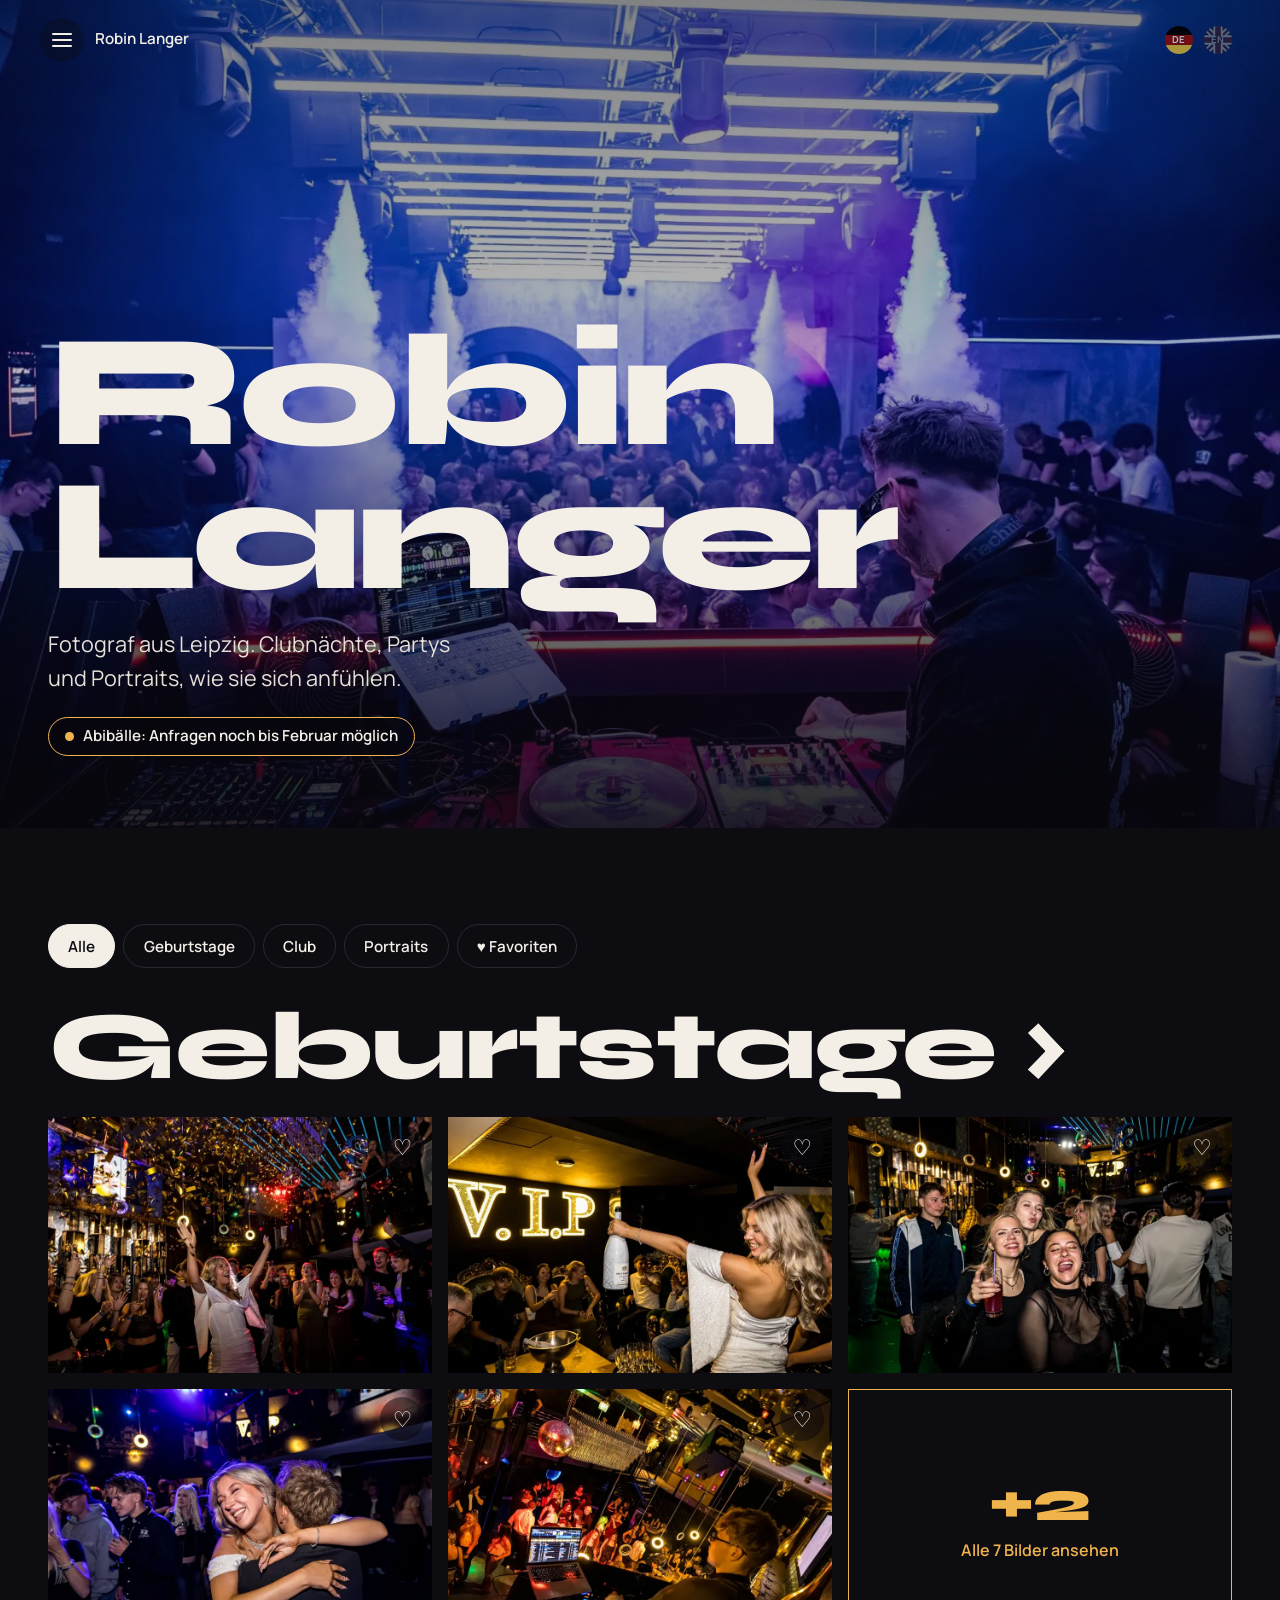
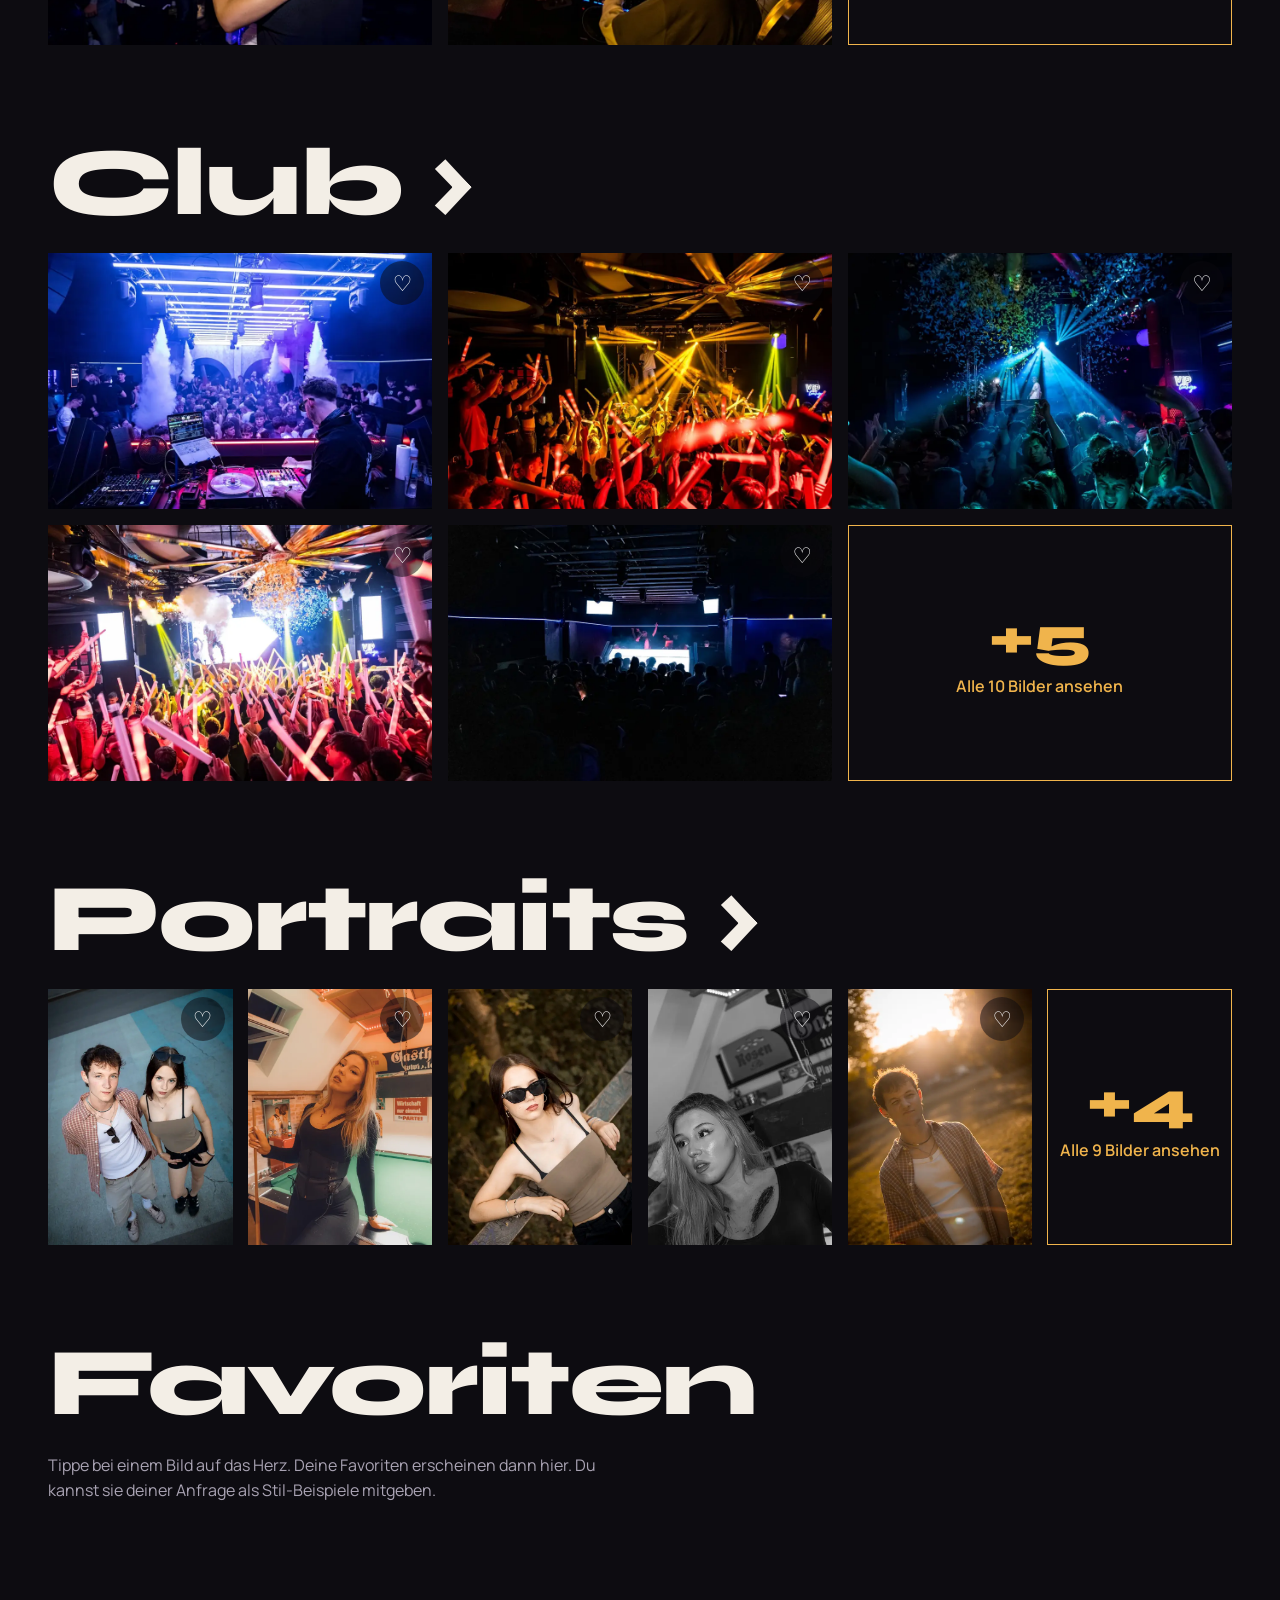
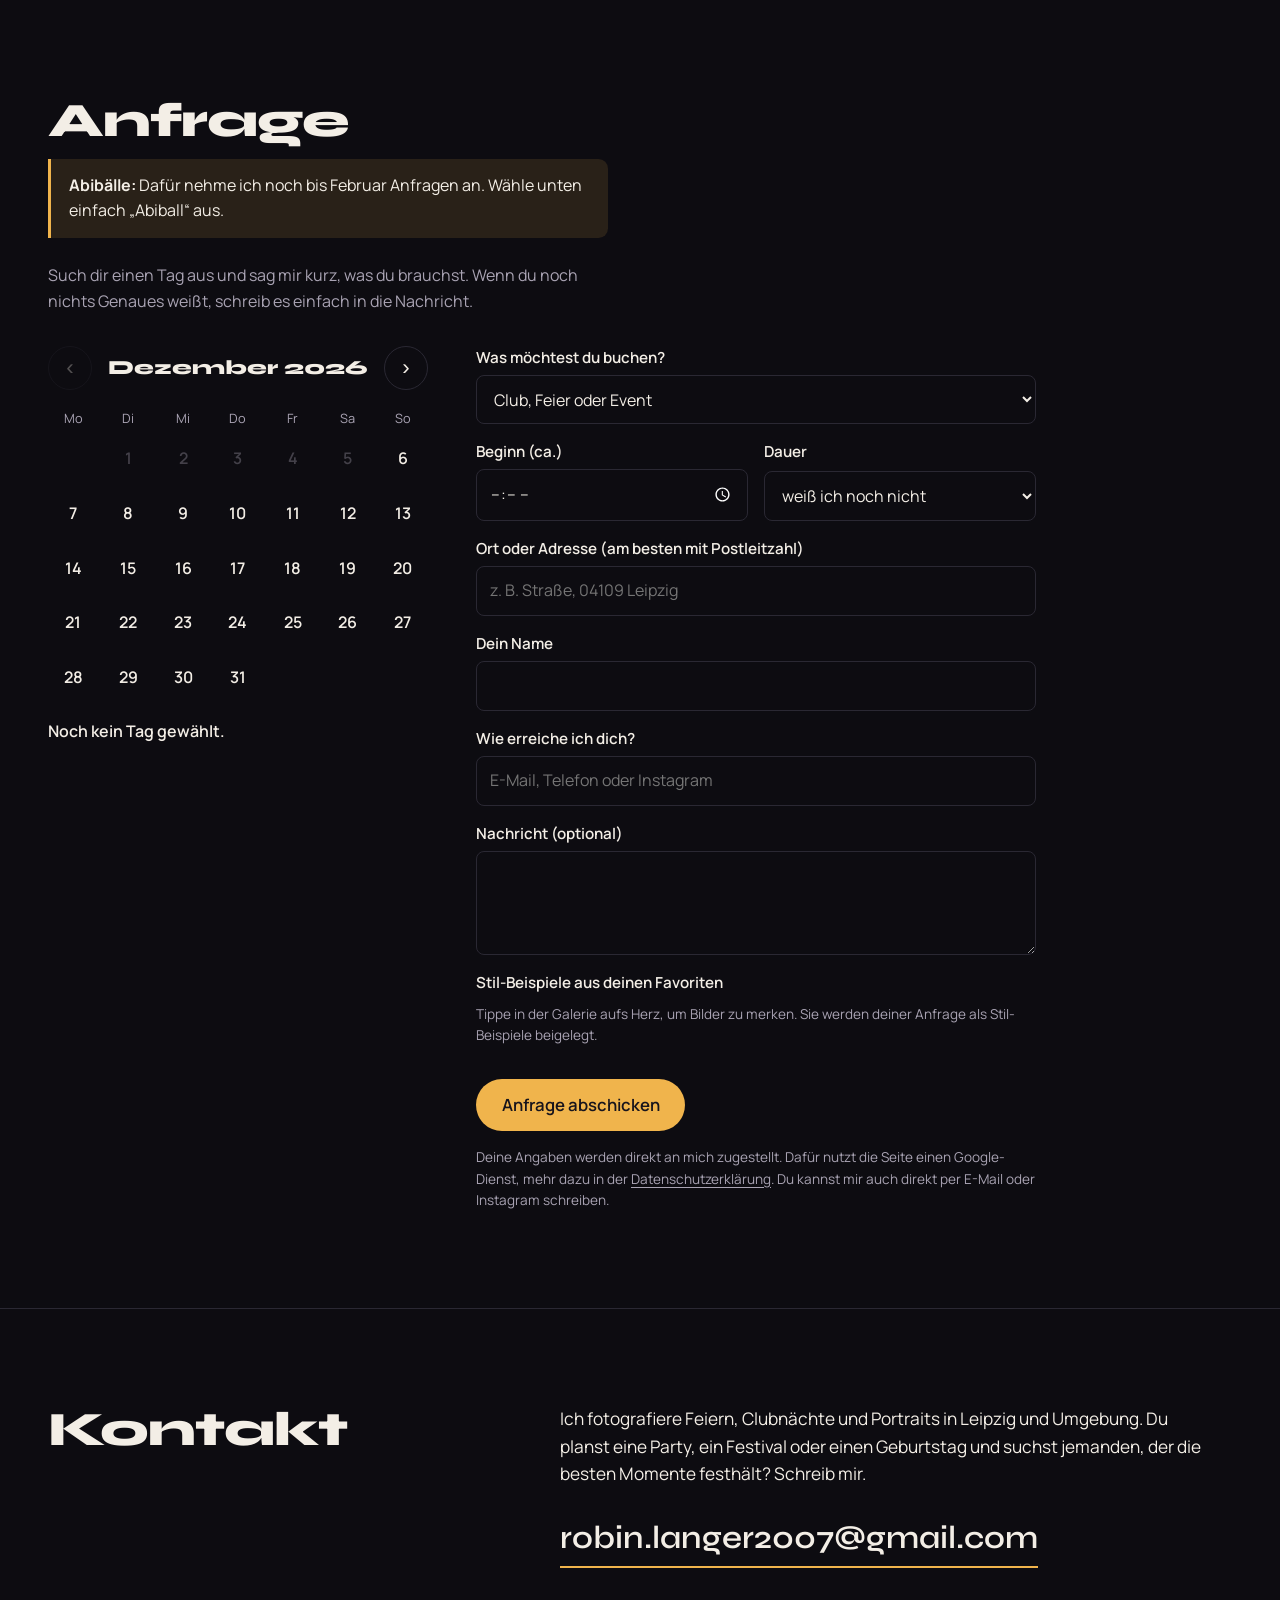
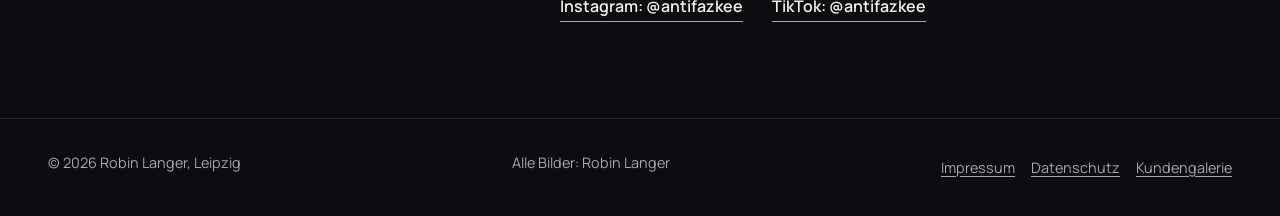
==== commit a3d8f635: "Portraits: Reihenfolge gemischt (neue und alte Fotos im Wechsel, Farbe und Schwarz-Weiß abwechselnd)" ====
--- a/index.html
+++ b/index.html
@@ -511,7 +511,7 @@
 if(document.readyState==='loading')document.addEventListener('DOMContentLoaded',init);else init();
 })();
 </script>
-<script type="application/json" id="pdata">{"cats":[{"id":"geburtstag","title":"Geburtstage"},{"id":"club","title":"Club"},{"id":"c1792272530021","title":"Portraits"}],"photos":[{"src":"img/p01.webp","t":"img/p01-t.webp","w":1800,"h":1200,"k":"p1y0cncb962b","alt":"DJ-Set mit Nebelfontänen im Club","cap":"","cat":"club"},{"src":"img/p02.webp","t":"img/p02-t.webp","w":1800,"h":1200,"k":"pizo9qw9mxn","alt":"Goldkonfetti beim Geburtstag","cap":"","cat":"geburtstag"},{"src":"img/p03.webp","t":"img/p03-t.webp","w":1800,"h":1200,"k":"p39c8pt7p4j","alt":"Champagner in der VIP-Lounge","cap":"","cat":"geburtstag"},{"src":"img/p04.webp","t":"img/p04-t.webp","w":1800,"h":1200,"k":"p7eovuo8po7","alt":"Leuchtstäbe und Lichtstrahlen auf der Tanzfläche","cap":"","cat":"club"},{"src":"img/p05.webp","t":"img/p05-t.webp","w":1800,"h":1200,"k":"p1b4xugd7z67","alt":"Blaues Konfetti über der Crowd","cap":"","cat":"club"},{"src":"img/p06.webp","t":"img/p06-t.webp","w":1800,"h":1200,"k":"p1apr8n6bvkn","alt":"Leuchtstäbe, Konfetti und Nebel","cap":"","cat":"club"},{"src":"img/p07.webp","t":"img/p07-t.webp","w":1800,"h":1200,"k":"p1rk2upj8yb7","alt":"Dunkler Club mit blauen Lichtleisten und tanzender Crowd","cap":"","cat":"club"},{"src":"img/p08.webp","t":"img/p08-t.webp","w":1800,"h":1200,"k":"p1krwmb79k1r","alt":"Gruppe tanzt unter grünen und gelben Lasern","cap":"","cat":"club"},{"src":"img/p09.webp","t":"img/p09-t.webp","w":1800,"h":1200,"k":"pioacay79fr","alt":"Rot beleuchtete Crowd vor der Bühne","cap":"","cat":"club"},{"src":"img/p10.webp","t":"img/p10-t.webp","w":1800,"h":1200,"k":"p13zutoab86f","alt":"DJ am Pult mit Nebelfontänen und blauen Lichtern","cap":"","cat":"club"},{"src":"img/p11.webp","t":"img/p11-t.webp","w":1800,"h":1200,"k":"p1amn6hn4n5v","alt":"Gast streckt die Zunge raus und jubelt in die Kamera","cap":"","cat":"club"},{"src":"img/p12.webp","t":"img/p12-t.webp","w":1800,"h":1200,"k":"p1l8uq219wxr","alt":"Nebelkanone über der Crowd im violetten Licht","cap":"","cat":"club"},{"src":"img/p13.webp","t":"img/p13-t.webp","w":1200,"h":1800,"k":"pyc86p25j3r","alt":"Zwei Personen von oben fotografiert","cap":"","cat":"c1792272530021"},{"src":"img/p14.webp","t":"img/p14-t.webp","w":1200,"h":1800,"k":"puti6a6vzz","alt":"Portrait einer jungen Frau am Wasser","cap":"","cat":"c1792272530021"},{"src":"img/p15.webp","t":"img/p15-t.webp","w":1200,"h":1800,"k":"penicd4513b","alt":"Portrait einer jungen Frau mit Sonnenbrille","cap":"","cat":"c1792272530021"},{"src":"img/p16.webp","t":"img/p16-t.webp","w":1200,"h":1800,"k":"pepc49h4p9b","alt":"Portrait eines jungen Mannes im Gegenlicht der Abendsonne","cap":"","cat":"c1792272530021"},{"src":"img/p17.webp","t":"img/p17-t.webp","w":1800,"h":1200,"k":"p1mszx38gvj","alt":"Freunde lachen gemeinsam auf der Feier","cap":"","cat":"geburtstag"},{"src":"img/p18.webp","t":"img/p18-t.webp","w":1800,"h":1200,"k":"p6ldryn6xub","alt":"Zwei Gäste umarmen sich lachend","cap":"","cat":"geburtstag"},{"src":"img/p19.webp","t":"img/p19-t.webp","w":1800,"h":1200,"k":"pqp6n5xddhz","alt":"DJ am Pult mit Discokugel, von oben fotografiert","cap":"","cat":"geburtstag"},{"src":"img/p20.webp","t":"img/p20-t.webp","w":1800,"h":1200,"k":"p1tms66b5apr","alt":"Blick von oben auf die Tanzfläche","cap":"","cat":"geburtstag"},{"src":"img/p21.webp","t":"img/p21-t.webp","w":1800,"h":1200,"k":"p1dkd3mt90ub","alt":"Gäste tanzen auf goldenem Konfetti, von oben fotografiert","cap":"","cat":"geburtstag"},{"src":"img/p22.webp","t":"img/p22-t.webp","w":1200,"h":1800,"k":"p1m6dfaf6wrr","alt":"Portrait einer Frau im weißen Kleid auf einer Wiese","cap":"","cat":"c1792272530021"},{"src":"img/p23.webp","t":"img/p23-t.webp","w":1200,"h":1800,"k":"pivion7593v","alt":"Frau im weißen Kleid von hinten in einem Blumenfeld","cap":"","cat":"c1792272530021"},{"src":"img/p24.webp","t":"img/p24-t.webp","w":1200,"h":1800,"alt":"Portrait einer Frau mit langen blonden Haaren, die sich an einen Billardtisch lehnt und einen Queue hält, in warmem orangefarbenem Licht","cap":"","cat":"c1792272530021"},{"src":"img/p25.webp","t":"img/p25-t.webp","w":1200,"h":1800,"alt":"Schwarz-Weiß-Portrait einer Frau mit langen blonden Haaren, die zur Seite schaut und eine Hand im Haar hat","cap":"","cat":"c1792272530021"},{"src":"img/p26.webp","t":"img/p26-t.webp","w":1200,"h":1800,"alt":"Schwarz-Weiß-Portrait einer Frau mit langen blonden Haaren, die mit leicht geneigtem Kopf in die Kamera schaut","cap":"","cat":"c1792272530021"}],"texts":{"tagline":"Fotograf aus Leipzig. Clubnächte, Partys und Portraits, wie sie sich anfühlen.","about":"Ich fotografiere Feiern, Clubnächte und Portraits in Leipzig und Umgebung. Du planst eine Party, ein Festival oder einen Geburtstag und suchst jemanden, der die besten Momente festhält? Schreib mir.","email":"robin.langer2007@gmail.com"}}</script>
+<script type="application/json" id="pdata">{"cats":[{"id":"geburtstag","title":"Geburtstage"},{"id":"club","title":"Club"},{"id":"c1792272530021","title":"Portraits"}],"photos":[{"src":"img/p01.webp","t":"img/p01-t.webp","w":1800,"h":1200,"k":"p1y0cncb962b","alt":"DJ-Set mit Nebelfontänen im Club","cap":"","cat":"club"},{"src":"img/p02.webp","t":"img/p02-t.webp","w":1800,"h":1200,"k":"pizo9qw9mxn","alt":"Goldkonfetti beim Geburtstag","cap":"","cat":"geburtstag"},{"src":"img/p03.webp","t":"img/p03-t.webp","w":1800,"h":1200,"k":"p39c8pt7p4j","alt":"Champagner in der VIP-Lounge","cap":"","cat":"geburtstag"},{"src":"img/p04.webp","t":"img/p04-t.webp","w":1800,"h":1200,"k":"p7eovuo8po7","alt":"Leuchtstäbe und Lichtstrahlen auf der Tanzfläche","cap":"","cat":"club"},{"src":"img/p05.webp","t":"img/p05-t.webp","w":1800,"h":1200,"k":"p1b4xugd7z67","alt":"Blaues Konfetti über der Crowd","cap":"","cat":"club"},{"src":"img/p06.webp","t":"img/p06-t.webp","w":1800,"h":1200,"k":"p1apr8n6bvkn","alt":"Leuchtstäbe, Konfetti und Nebel","cap":"","cat":"club"},{"src":"img/p07.webp","t":"img/p07-t.webp","w":1800,"h":1200,"k":"p1rk2upj8yb7","alt":"Dunkler Club mit blauen Lichtleisten und tanzender Crowd","cap":"","cat":"club"},{"src":"img/p08.webp","t":"img/p08-t.webp","w":1800,"h":1200,"k":"p1krwmb79k1r","alt":"Gruppe tanzt unter grünen und gelben Lasern","cap":"","cat":"club"},{"src":"img/p09.webp","t":"img/p09-t.webp","w":1800,"h":1200,"k":"pioacay79fr","alt":"Rot beleuchtete Crowd vor der Bühne","cap":"","cat":"club"},{"src":"img/p10.webp","t":"img/p10-t.webp","w":1800,"h":1200,"k":"p13zutoab86f","alt":"DJ am Pult mit Nebelfontänen und blauen Lichtern","cap":"","cat":"club"},{"src":"img/p11.webp","t":"img/p11-t.webp","w":1800,"h":1200,"k":"p1amn6hn4n5v","alt":"Gast streckt die Zunge raus und jubelt in die Kamera","cap":"","cat":"club"},{"src":"img/p12.webp","t":"img/p12-t.webp","w":1800,"h":1200,"k":"p1l8uq219wxr","alt":"Nebelkanone über der Crowd im violetten Licht","cap":"","cat":"club"},{"src":"img/p13.webp","t":"img/p13-t.webp","w":1200,"h":1800,"k":"pyc86p25j3r","alt":"Zwei Personen von oben fotografiert","cap":"","cat":"c1792272530021"},{"src":"img/p24.webp","t":"img/p24-t.webp","w":1200,"h":1800,"alt":"Portrait einer Frau mit langen blonden Haaren, die sich an einen Billardtisch lehnt und einen Queue hält, in warmem orangefarbenem Licht","cap":"","cat":"c1792272530021"},{"src":"img/p15.webp","t":"img/p15-t.webp","w":1200,"h":1800,"k":"penicd4513b","alt":"Portrait einer jungen Frau mit Sonnenbrille","cap":"","cat":"c1792272530021"},{"src":"img/p25.webp","t":"img/p25-t.webp","w":1200,"h":1800,"alt":"Schwarz-Weiß-Portrait einer Frau mit langen blonden Haaren, die zur Seite schaut und eine Hand im Haar hat","cap":"","cat":"c1792272530021"},{"src":"img/p17.webp","t":"img/p17-t.webp","w":1800,"h":1200,"k":"p1mszx38gvj","alt":"Freunde lachen gemeinsam auf der Feier","cap":"","cat":"geburtstag"},{"src":"img/p18.webp","t":"img/p18-t.webp","w":1800,"h":1200,"k":"p6ldryn6xub","alt":"Zwei Gäste umarmen sich lachend","cap":"","cat":"geburtstag"},{"src":"img/p19.webp","t":"img/p19-t.webp","w":1800,"h":1200,"k":"pqp6n5xddhz","alt":"DJ am Pult mit Discokugel, von oben fotografiert","cap":"","cat":"geburtstag"},{"src":"img/p20.webp","t":"img/p20-t.webp","w":1800,"h":1200,"k":"p1tms66b5apr","alt":"Blick von oben auf die Tanzfläche","cap":"","cat":"geburtstag"},{"src":"img/p21.webp","t":"img/p21-t.webp","w":1800,"h":1200,"k":"p1dkd3mt90ub","alt":"Gäste tanzen auf goldenem Konfetti, von oben fotografiert","cap":"","cat":"geburtstag"},{"src":"img/p16.webp","t":"img/p16-t.webp","w":1200,"h":1800,"k":"pepc49h4p9b","alt":"Portrait eines jungen Mannes im Gegenlicht der Abendsonne","cap":"","cat":"c1792272530021"},{"src":"img/p22.webp","t":"img/p22-t.webp","w":1200,"h":1800,"k":"p1m6dfaf6wrr","alt":"Portrait einer Frau im weißen Kleid auf einer Wiese","cap":"","cat":"c1792272530021"},{"src":"img/p26.webp","t":"img/p26-t.webp","w":1200,"h":1800,"alt":"Schwarz-Weiß-Portrait einer Frau mit langen blonden Haaren, die mit leicht geneigtem Kopf in die Kamera schaut","cap":"","cat":"c1792272530021"},{"src":"img/p14.webp","t":"img/p14-t.webp","w":1200,"h":1800,"k":"puti6a6vzz","alt":"Portrait einer jungen Frau am Wasser","cap":"","cat":"c1792272530021"},{"src":"img/p23.webp","t":"img/p23-t.webp","w":1200,"h":1800,"k":"pivion7593v","alt":"Frau im weißen Kleid von hinten in einem Blumenfeld","cap":"","cat":"c1792272530021"}],"texts":{"tagline":"Fotograf aus Leipzig. Clubnächte, Partys und Portraits, wie sie sich anfühlen.","about":"Ich fotografiere Feiern, Clubnächte und Portraits in Leipzig und Umgebung. Du planst eine Party, ein Festival oder einen Geburtstag und suchst jemanden, der die besten Momente festhält? Schreib mir.","email":"robin.langer2007@gmail.com"}}</script>
 <script>
 (function(){
 var S=JSON.parse(document.getElementById('pdata').textContent),
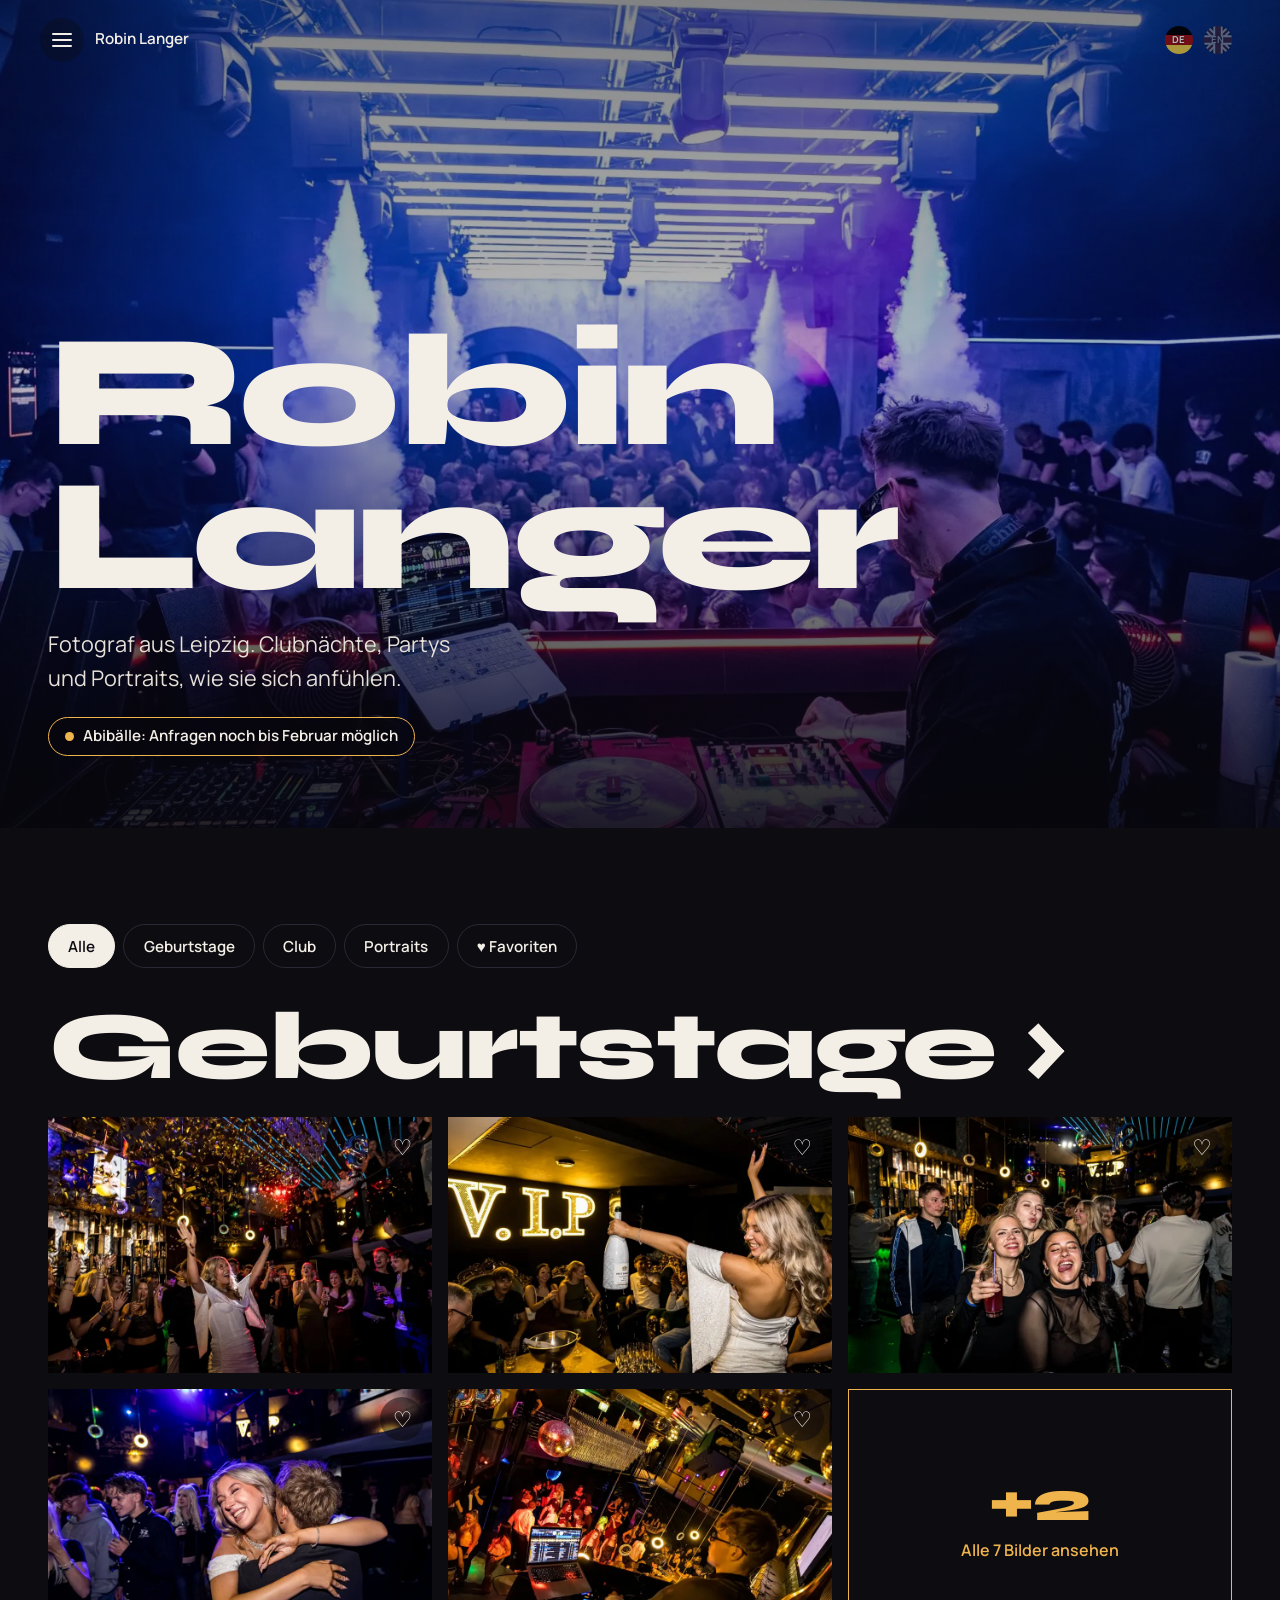
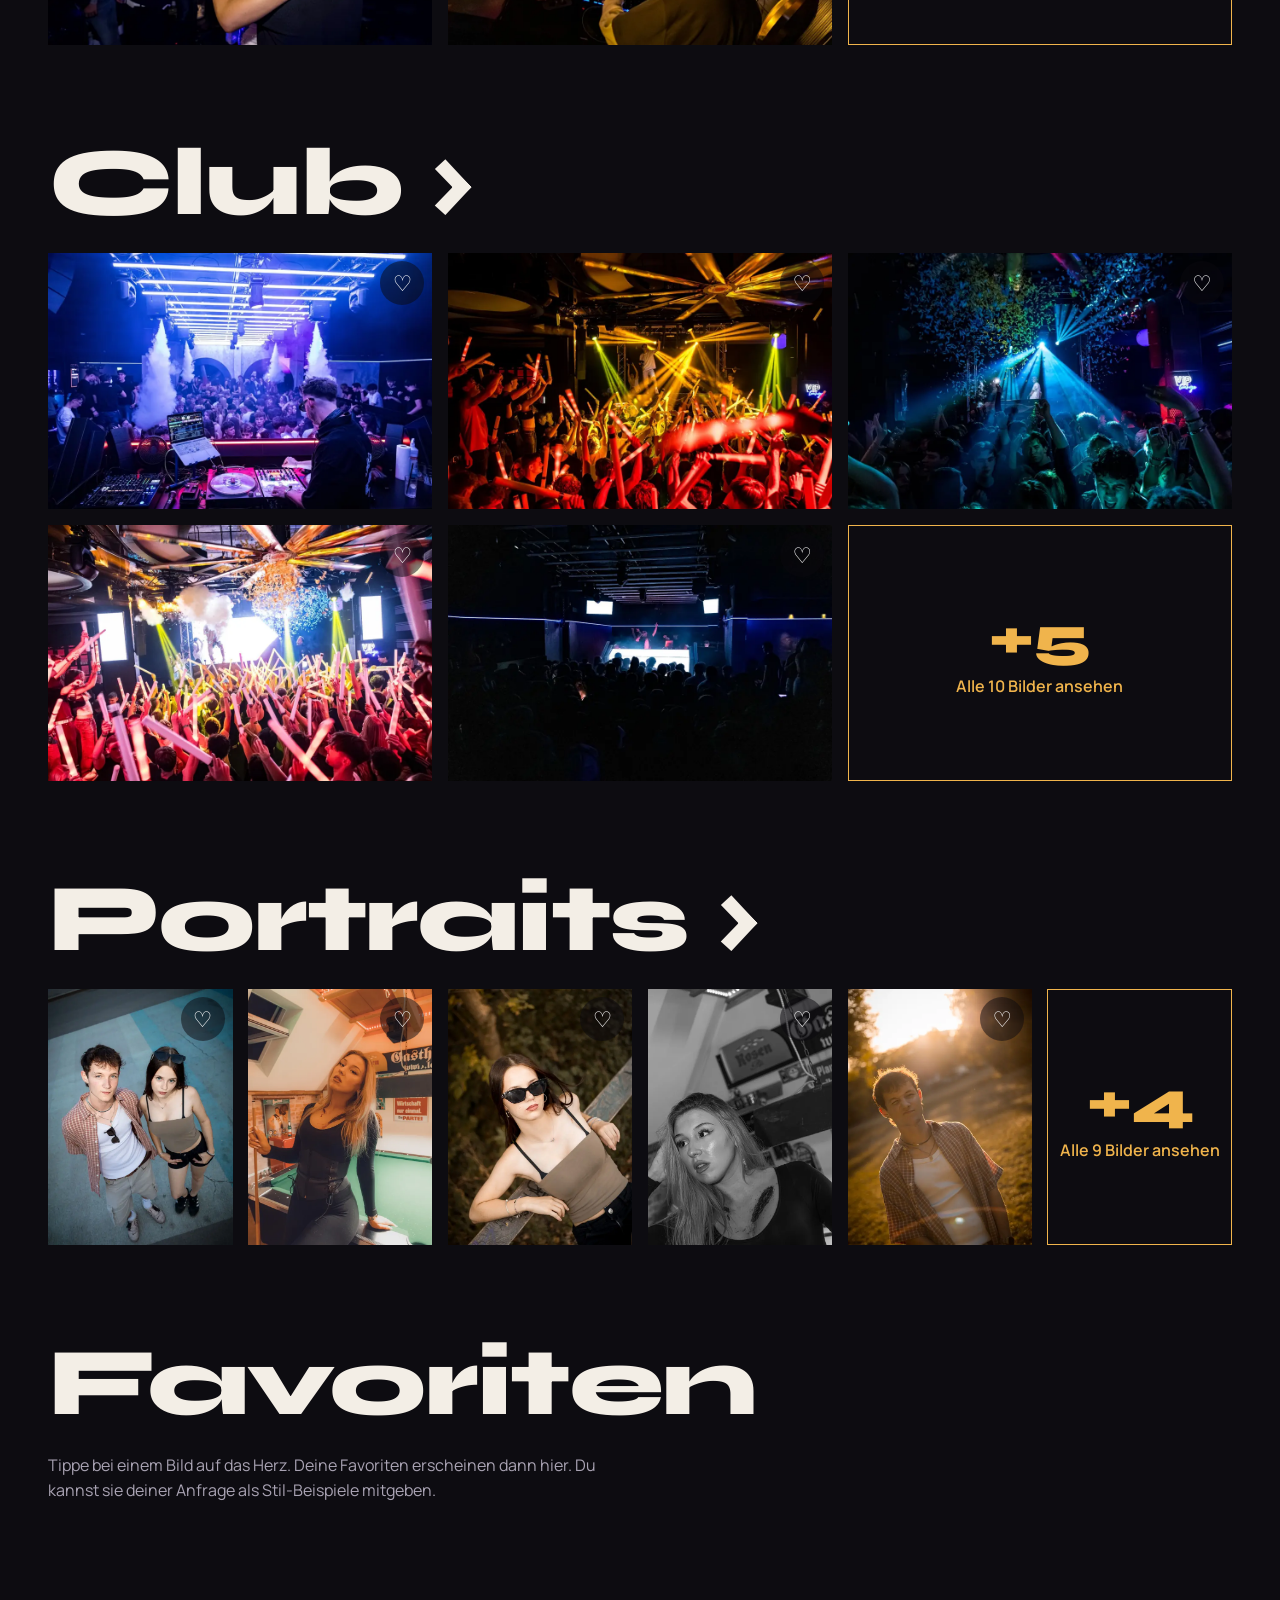
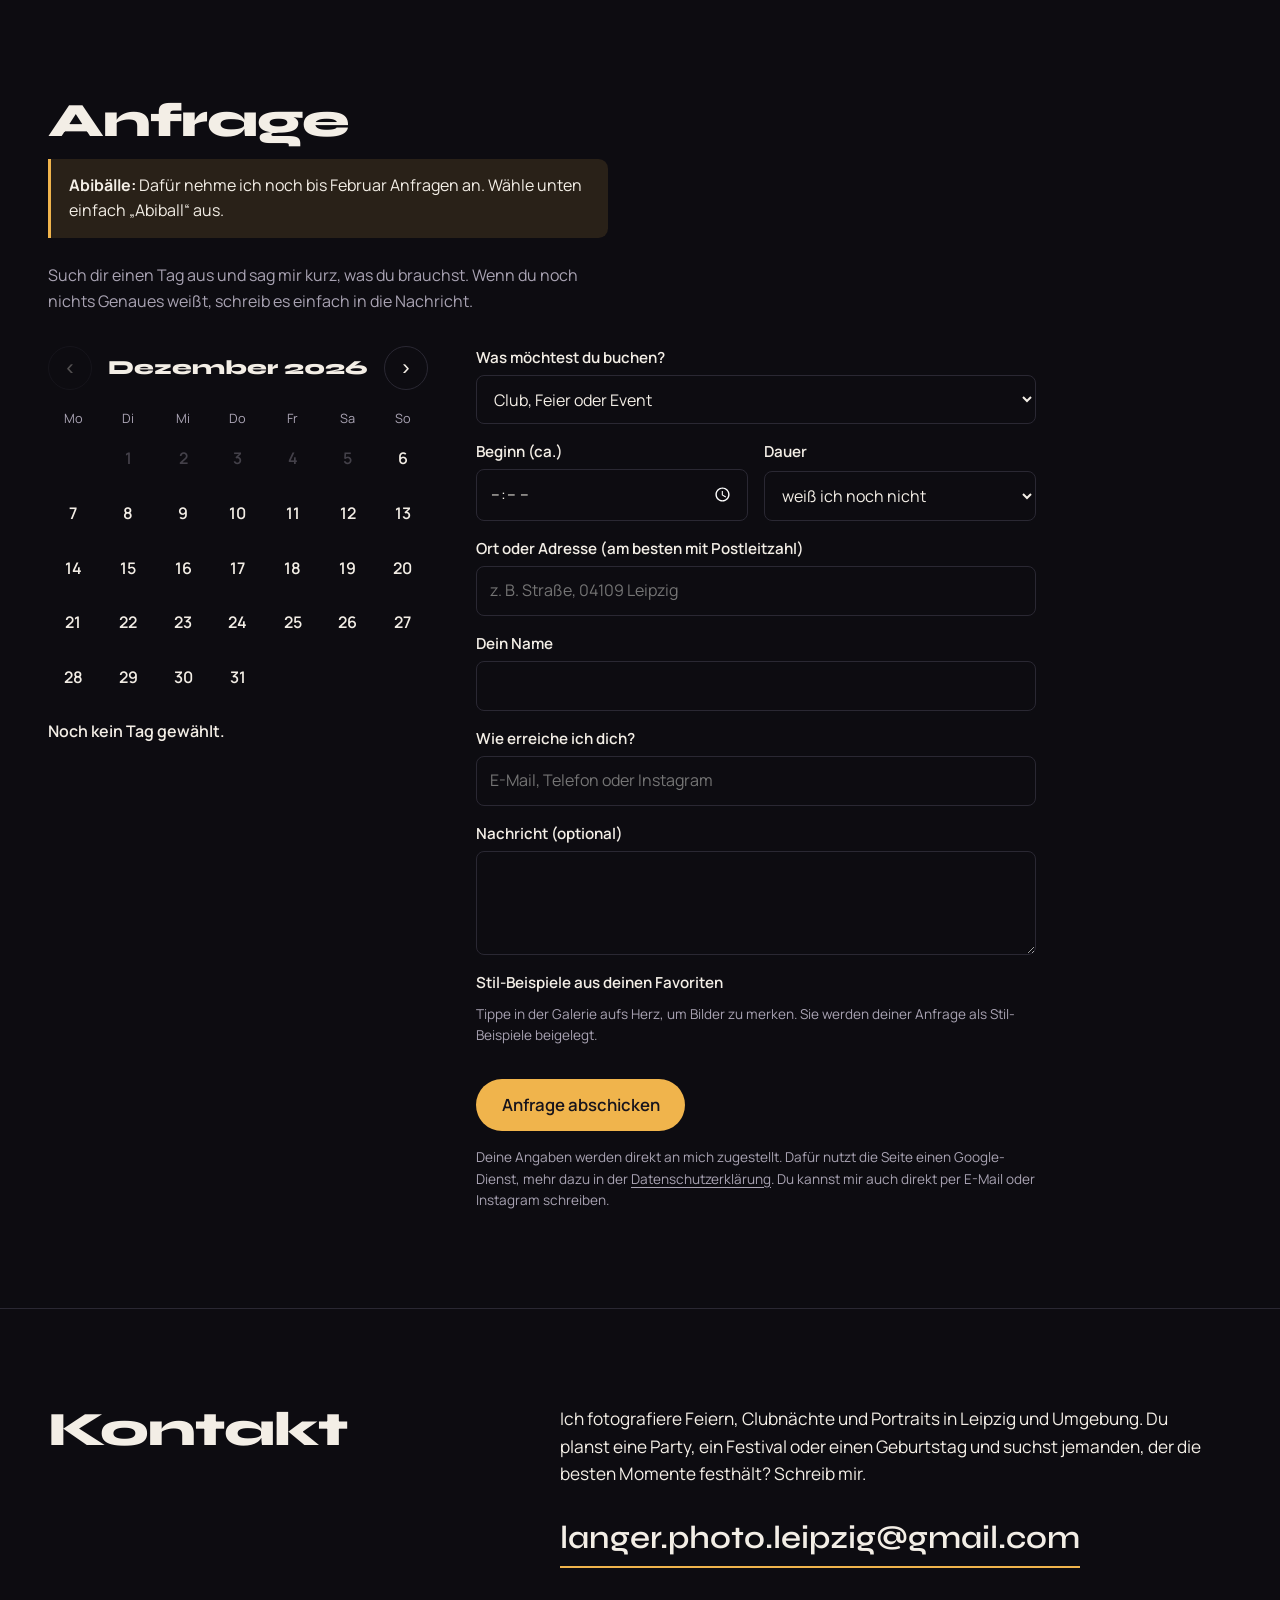
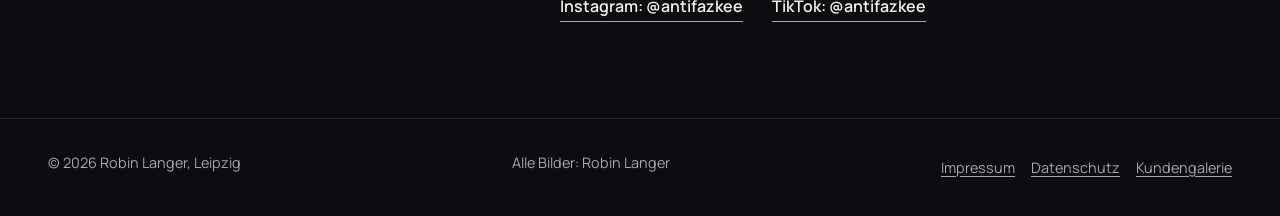
==== commit 5ec04b09: "Kontakt-E-Mail geändert: langer.photo.leipzig@gmail.com (Seite, Impressum, Datenschutz, Formular-Skr" ====
--- a/index.html
+++ b/index.html
@@ -236,7 +236,7 @@
 <div><h2 data-i18n="k.h">Kontakt</h2></div>
 <div>
 <p id="abt">Ich fotografiere Feiern, Clubnächte und Portraits in Leipzig und Umgebung. Du planst eine Party, ein Festival oder einen Geburtstag und suchst jemanden, der die besten Momente festhält? Schreib mir.</p>
-<a class="mail" id="mail" href="mailto:robin.langer2007@gmail.com">robin.langer2007@gmail.com</a>
+<a class="mail" id="mail" href="mailto:langer.photo.leipzig@gmail.com">langer.photo.leipzig@gmail.com</a>
 <div class="social"><a href="https://www.instagram.com/antifazkee" target="_blank" rel="noopener noreferrer">Instagram: @antifazkee</a><a href="https://www.tiktok.com/@antifazkee" target="_blank" rel="noopener noreferrer">TikTok: @antifazkee</a></div>
 </div>
 </section>
@@ -247,7 +247,7 @@
 <h3>Angaben gemäß § 5 DDG</h3>
 <p>Robin Langer<br><span class="addr">Maiglöckchenweg 14<br>04159 Leipzig</span><br>Deutschland</p>
 <h3>Kontakt</h3>
-<p>E-Mail: <a class="lmail" href="mailto:robin.langer2007@gmail.com">robin.langer2007@gmail.com</a><br>Instagram: <a href="https://www.instagram.com/antifazkee" target="_blank" rel="noopener noreferrer">@antifazkee</a></p>
+<p>E-Mail: <a class="lmail" href="mailto:langer.photo.leipzig@gmail.com">langer.photo.leipzig@gmail.com</a><br>Instagram: <a href="https://www.instagram.com/antifazkee" target="_blank" rel="noopener noreferrer">@antifazkee</a></p>
 <h3>Verantwortlich für den Inhalt (§ 18 Abs. 2 MStV)</h3>
 <p>Robin Langer, Anschrift wie oben.</p>
 <h3>Urheberrecht</h3>
@@ -265,7 +265,7 @@
 <div class="legal-body">
 <h3>1. Wer ist verantwortlich?</h3>
 <p>Verantwortlich im Sinne der Datenschutz-Grundverordnung (DSGVO) bin ich:</p>
-<p>Robin Langer<br><span class="addr">Maiglöckchenweg 14<br>04159 Leipzig</span><br>E-Mail: <a class="lmail" href="mailto:robin.langer2007@gmail.com">robin.langer2007@gmail.com</a></p>
+<p>Robin Langer<br><span class="addr">Maiglöckchenweg 14<br>04159 Leipzig</span><br>E-Mail: <a class="lmail" href="mailto:langer.photo.leipzig@gmail.com">langer.photo.leipzig@gmail.com</a></p>
 <h3>2. Das Wichtigste in Kürze</h3>
 <ul>
 <li>Diese Seite setzt keine Cookies und enthält kein Tracking und keine Statistik-Werkzeuge. Einstellungen wie die Sprache oder deine Favoriten bleiben lokal in deinem Browser (siehe Punkt 6).</li>
@@ -299,12 +299,12 @@
 <h3>9. Wie lange speichere ich Daten?</h3>
 <p>Angaben aus einer Anfrage speichere ich nur so lange, wie ich sie für die Bearbeitung brauche. Danach lösche ich sie, außer gesetzliche Aufbewahrungspflichten verlangen etwas anderes, zum Beispiel steuerrechtliche nach einem Auftrag.</p>
 <h3>10. Deine Rechte</h3>
-<p>Du hast das Recht auf Auskunft (Art. 15 DSGVO), Berichtigung (Art. 16), Löschung (Art. 17), Einschränkung der Verarbeitung (Art. 18), Datenübertragbarkeit (Art. 20) und Widerspruch gegen eine Verarbeitung aufgrund berechtigter Interessen (Art. 21). Eine erteilte Einwilligung kannst du jederzeit widerrufen (Art. 7 Abs. 3). Schreib mir dazu einfach eine E-Mail an <a class="lmail" href="mailto:robin.langer2007@gmail.com">robin.langer2007@gmail.com</a>.</p>
+<p>Du hast das Recht auf Auskunft (Art. 15 DSGVO), Berichtigung (Art. 16), Löschung (Art. 17), Einschränkung der Verarbeitung (Art. 18), Datenübertragbarkeit (Art. 20) und Widerspruch gegen eine Verarbeitung aufgrund berechtigter Interessen (Art. 21). Eine erteilte Einwilligung kannst du jederzeit widerrufen (Art. 7 Abs. 3). Schreib mir dazu einfach eine E-Mail an <a class="lmail" href="mailto:langer.photo.leipzig@gmail.com">langer.photo.leipzig@gmail.com</a>.</p>
 <p>Außerdem kannst du dich bei einer Datenschutz-Aufsichtsbehörde beschweren, zum Beispiel bei der für mich zuständigen: Sächsische Datenschutz- und Transparenzbeauftragte, Postfach 11 01 32, 01330 Dresden (<a href="https://www.datenschutz.sachsen.de" target="_blank" rel="noopener noreferrer">datenschutz.sachsen.de</a>).</p>
 <h3>11. Keine automatisierten Entscheidungen</h3>
 <p>Eine automatisierte Entscheidungsfindung oder ein Profiling findet nicht statt.</p>
 <h3>12. Fotos von Personen</h3>
-<p>Auf den Fotos dieser Seite sind teils Personen zu sehen, zum Beispiel bei Veranstaltungen. Wenn du auf einem Bild zu erkennen bist und nicht möchtest, dass es hier gezeigt wird, schreib mir eine E-Mail an <a class="lmail" href="mailto:robin.langer2007@gmail.com">robin.langer2007@gmail.com</a>. Ich entferne das Bild dann umgehend. Dein Widerspruchsrecht nach Art. 21 DSGVO (siehe Punkt 10) bleibt davon unberührt.</p>
+<p>Auf den Fotos dieser Seite sind teils Personen zu sehen, zum Beispiel bei Veranstaltungen. Wenn du auf einem Bild zu erkennen bist und nicht möchtest, dass es hier gezeigt wird, schreib mir eine E-Mail an <a class="lmail" href="mailto:langer.photo.leipzig@gmail.com">langer.photo.leipzig@gmail.com</a>. Ich entferne das Bild dann umgehend. Dein Widerspruchsrecht nach Art. 21 DSGVO (siehe Punkt 10) bleibt davon unberührt.</p>
 <p class="stand">Stand: 24. Oktober 2026</p>
 </div>
 </dialog>
@@ -317,7 +317,7 @@
 (function(){
 var LANGS=['de','en','es','fr'],OFFER=['de','en'],LOC={de:'de-DE',en:'en-GB',es:'es-ES',fr:'fr-FR'},
 UI={"o.fail":["Das Senden hat gerade nicht geklappt.","Sending didn’t work just now.","Sending didn’t work just now.","Sending didn’t work just now."],"s.text":["Ich melde mich bei dir, sobald ich sie gelesen habe. Das ist die Nachricht, die ich bekommen habe:","I’ll get back to you as soon as I’ve read it. This is the message I received:","I’ll get back to you as soon as I’ve read it. This is the message I received:","I’ll get back to you as soon as I’ve read it. This is the message I received:"],"s.title":["Danke, deine Anfrage ist angekommen.","Thank you, your inquiry has arrived.","Thank you, your inquiry has arrived.","Thank you, your inquiry has arrived."],"e.contact":["Bitte gib an, wie ich dich erreiche (E-Mail, Telefon oder Instagram).","Please tell me how I can reach you (email, phone or Instagram).","Please tell me how I can reach you (email, phone or Instagram).","Please tell me how I can reach you (email, phone or Instagram)."],"f.sending":["Wird gesendet …","Sending …","Sending …","Sending …"],"menu.aria":["Hauptmenü","Main menu","Main menu","Main menu"],"menu.close":["Menü schließen","Close menu","Close menu","Close menu"],"menu.open":["Menü öffnen","Open menu","Open menu","Open menu"],"meta.desc":["Robin Langer – Fotograf aus Leipzig. Club- und Partyfotos, Geburtstage, Abibälle und Portraits. Jetzt Termin anfragen.", "Robin Langer – photographer from Leipzig, Germany. Club and party photography, birthdays, proms and portraits. Request a date now.", "Robin Langer – fotógrafo de Leipzig. Fotografía de clubes y fiestas, cumpleaños, bailes de graduación y retratos. Consulta tu fecha.", "Robin Langer – photographe à Leipzig. Photos de soirées en club, anniversaires, bals de fin d’études et portraits. Demande une date."],"title":["Robin Langer – Fotograf aus Leipzig","Robin Langer – Photographer from Leipzig","Robin Langer – Fotógrafo de Leipzig","Robin Langer – Photographe à Leipzig"],"lang.aria":["Sprache","Language","Idioma","Langue"],"nav.portfolio":["Portfolio","Portfolio","Portafolio","Portfolio"],"nav.request":["Anfrage","Inquiry","Consulta","Demande"],"nav.contact":["Kontakt","Contact","Contacto","Contact"],"hero.note":["Abibälle: Anfragen noch bis Februar möglich","Proms (Abibälle): inquiries still open until February","Bailes de graduación (Abibälle): consultas abiertas hasta febrero","Bals de fin d’études (Abibälle) : demandes possibles jusqu’en février"],"g.chips":["Kategorie filtern","Filter by category","Filtrar por categoría","Filtrer par catégorie"],"g.all":["Alle","All","Todo","Tout"],"g.fav":["♥ Favoriten","♥ Favorites","♥ Favoritos","♥ Favoris"],"g.favh":["Favoriten","Favorites","Favoritos","Favoris"],"g.favhint":["Tippe bei einem Bild auf das Herz. Deine Favoriten erscheinen dann hier. Du kannst sie deiner Anfrage als Stil-Beispiele mitgeben.","Tap the heart on a picture. Your favorites will then appear here. You can add them to your inquiry as style examples.","Toca el corazón en una foto. Tus favoritos aparecerán aquí. Puedes añadirlos a tu consulta como ejemplos de estilo.","Appuie sur le cœur d’une photo. Tes favoris apparaîtront alors ici. Tu peux les joindre à ta demande comme exemples de style."],"g.allfav":["Alle {n} Favoriten ansehen","View all {n} favorites","Ver los {n} favoritos","Voir les {n} favoris"],"g.allpics":["Alle {n} Bilder ansehen","View all {n} pictures","Ver las {n} fotos","Voir les {n} photos"],"g.askfav":["Mit diesen Bildern anfragen","Inquire with these pictures","Consultar con estas fotos","Demander avec ces photos"],"g.back":["Zurück zur Übersicht","Back to overview","Volver al resumen","Retour à l’aperçu"],"g.zoom":["Bild vergrößern","Enlarge picture","Ampliar foto","Agrandir la photo"],"g.favadd":["Zu Favoriten hinzufügen","Add to favorites","Añadir a favoritos","Ajouter aux favoris"],"g.favrem":["Aus Favoriten entfernen","Remove from favorites","Quitar de favoritos","Retirer des favoris"],"g.remove":["Entfernen","Remove","Quitar","Retirer"],"pill.one":[" gemerkt, jetzt anfragen"," favorite, inquire now"," favorito, consultar ahora"," favori, demander maintenant"],"pill.many":[" gemerkt, jetzt anfragen"," favorites, inquire now"," favoritos, consultar ahora"," favoris, demander maintenant"],"lb.aria":["Bildansicht","Image view","Vista de imagen","Vue de l’image"],"lb.close":["Schließen","Close","Cerrar","Fermer"],"lb.prev":["Vorheriges Bild","Previous picture","Foto anterior","Photo précédente"],"lb.next":["Nächstes Bild","Next picture","Foto siguiente","Photo suivante"],"lb.fav":["Merken","Save","Guardar","Garder"],"lb.faved":["Gemerkt","Saved","Guardada","Gardée"],"lb.share":["Teilen","Share","Compartir","Partager"],"lb.ask":["So etwas anfragen","Inquire about something like this","Consultar algo así","Demander quelque chose comme ça"],"t.removed":["Aus Favoriten entfernt","Removed from favorites","Quitado de favoritos","Retiré des favoris"],"t.added":["Gemerkt","Saved","Guardada","Gardée"],"t.copied":["Link kopiert","Link copied","Enlace copiado","Lien copié"],"t.noshare":["Teilen ist hier nicht verfügbar","Sharing isn’t available here","Compartir no está disponible aquí","Le partage n’est pas disponible ici"],"t.style":["Als Stil-Beispiel hinzugefügt","Added as a style example","Añadida como ejemplo de estilo","Ajoutée comme exemple de style"],"share.text":["Foto von Robin Langer, Fotograf aus Leipzig. Instagram: @antifazkee","Photo by Robin Langer, photographer from Leipzig. Instagram: @antifazkee","Foto de Robin Langer, fotógrafo de Leipzig. Instagram: @antifazkee","Photo de Robin Langer, photographe à Leipzig. Instagram : @antifazkee"],"req.h":["Anfrage","Inquiry","Consulta","Demande"],"req.note":["<b>Abibälle:<\/b> Dafür nehme ich noch bis Februar Anfragen an. Wähle unten einfach „Abiball“ aus.","<b>Proms (Abibälle):<\/b> I’m still taking inquiries for these until February. Just choose “Abiball” below.","<b>Bailes de graduación (Abibälle):<\/b> Todavía acepto consultas hasta febrero. Elige simplemente «Abiball» más abajo.","<b>Bals de fin d’études (Abibälle) :<\/b> Je prends encore des demandes jusqu’en février. Choisis simplement « Abiball » plus bas."],"req.intro":["Such dir einen Tag aus und sag mir kurz, was du brauchst. Wenn du noch nichts Genaues weißt, schreib es einfach in die Nachricht.","Pick a day and tell me briefly what you need. If you don’t know the details yet, just write it in the message.","Elige un día y cuéntame brevemente qué necesitas. Si todavía no sabes los detalles, escríbelo simplemente en el mensaje.","Choisis un jour et dis-moi brièvement ce dont tu as besoin. Si tu ne sais pas encore les détails, écris-le simplement dans le message."],"cal.prev":["Vorheriger Monat","Previous month","Mes anterior","Mois précédent"],"cal.next":["Nächster Monat","Next month","Mes siguiente","Mois suivant"],"cal.none":["Noch kein Tag gewählt.","No day selected yet.","Todavía no has elegido ningún día.","Aucun jour choisi pour l’instant."],"cal.picked":["Gewählter Tag: {d}","Selected day: {d}","Día elegido: {d}","Jour choisi : {d}"],"cal.wd":["Mo,Di,Mi,Do,Fr,Sa,So","Mo,Tu,We,Th,Fr,Sa,Su","lu,ma,mi,ju,vi,sá,do","lu,ma,me,je,ve,sa,di"],"cal.mon":["Januar,Februar,März,April,Mai,Juni,Juli,August,September,Oktober,November,Dezember","January,February,March,April,May,June,July,August,September,October,November,December","Enero,Febrero,Marzo,Abril,Mayo,Junio,Julio,Agosto,Septiembre,Octubre,Noviembre,Diciembre","Janvier,Février,Mars,Avril,Mai,Juin,Juillet,Août,Septembre,Octobre,Novembre,Décembre"],"f.art":["Was möchtest du buchen?","What would you like to book?","¿Qué quieres reservar?","Que souhaites-tu réserver ?"],"a.club":["Club, Feier oder Event","Club, party or event","Club, fiesta o evento","Club, fête ou événement"],"a.abi":["Abiball","Abiball (prom)","Abiball (baile de graduación)","Abiball (bal de fin d’études)"],"a.shoot":["Shooting","Photo shoot","Sesión de fotos","Shooting photo"],"a.other":["Etwas anderes","Something else","Otra cosa","Autre chose"],"f.time":["Beginn (ca.)","Start (approx.)","Inicio (aprox.)","Début (approx.)"],"f.dur":["Dauer","Duration","Duración","Durée"],"d.unknown":["weiß ich noch nicht","not sure yet","todavía no lo sé","je ne sais pas encore"],"d.1":["1 Stunde","1 hour","1 hora","1 heure"],"d.more":["mehr als 12 Stunden","more than 12 hours","más de 12 horas","plus de 12 heures"],"f.place":["Ort oder Adresse (am besten mit Postleitzahl)","Place or address (ideally with postcode)","Lugar o dirección (mejor con código postal)","Lieu ou adresse (de préférence avec le code postal)"],"f.place.ph":["z. B. Straße, 04109 Leipzig","e.g. street, 04109 Leipzig","p. ej. calle, 04109 Leipzig","p. ex. rue, 04109 Leipzig"],"f.name":["Dein Name","Your name","Tu nombre","Ton nom"],"f.contact":["Wie erreiche ich dich?","How can I reach you?","How can I reach you?","How can I reach you?"],"f.contact.ph":["E-Mail, Telefon oder Instagram","Email, phone or Instagram","Email, phone or Instagram","Email, phone or Instagram"],"f.msg":["Nachricht (optional)","Message (optional)","Mensaje (opcional)","Message (facultatif)"],"f.refs":["Stil-Beispiele aus deinen Favoriten","Style examples from your favorites","Ejemplos de estilo de tus favoritos","Exemples de style de tes favoris"],"f.refhint":["Tippe in der Galerie aufs Herz, um Bilder zu merken. Sie werden deiner Anfrage als Stil-Beispiele beigelegt.","Tap the heart in the gallery to save pictures. They will be added to your inquiry as style examples.","Toca el corazón en la galería para guardar fotos. Se añadirán a tu consulta como ejemplos de estilo.","Appuie sur le cœur dans la galerie pour garder des photos. Elles seront jointes à ta demande comme exemples de style."],"f.send":["Anfrage abschicken","Send inquiry","Send inquiry","Send inquiry"],"f.hint":["Deine Angaben werden direkt an mich zugestellt. Dafür nutzt die Seite einen Google-Dienst, mehr dazu in der <a href=\"#datenschutz\" data-legal=\"datenschutz\">Datenschutzerklärung<\/a>. Du kannst mir auch direkt per E-Mail oder Instagram schreiben.","Your details are delivered straight to me. The page uses a Google service for this, see the <a href=\"#datenschutz\" data-legal=\"datenschutz\">privacy policy<\/a> for details. You can also write to me directly by email or Instagram.","Your details are delivered straight to me. The page uses a Google service for this, see the <a href=\"#datenschutz\" data-legal=\"datenschutz\">privacy policy<\/a> for details. You can also write to me directly by email or Instagram.","Your details are delivered straight to me. The page uses a Google service for this, see the <a href=\"#datenschutz\" data-legal=\"datenschutz\">privacy policy<\/a> for details. You can also write to me directly by email or Instagram."],"e.day":["Bitte wähle einen Tag im Kalender.","Please choose a day in the calendar.","Por favor, elige un día en el calendario.","Choisis un jour dans le calendrier, s’il te plaît."],"e.name":["Bitte gib deinen Namen an.","Please enter your name.","Por favor, indica tu nombre.","Indique ton nom, s’il te plaît."],"o.title":["Deine Anfrage ist noch nicht abgeschickt.","Your inquiry has not been sent yet.","Tu consulta todavía no se ha enviado.","Ta demande n’a pas encore été envoyée."],"o.ok":["Wähle einen Weg. Erst wenn du dort auf „Senden“ drückst, kommt die Anfrage bei mir an.","Choose a way to send it. Your inquiry only reaches me once you press “Send” there.","Elige una vía. Tu consulta solo me llegará cuando pulses «Enviar» allí.","Choisis un moyen. Ta demande ne m’arrive que lorsque tu appuies sur « Envoyer » là-bas."],"o.mail":["E-Mail-Programm öffnen","Open email app","Abrir programa de correo","Ouvrir l’application e-mail"],"o.gmail":["In Gmail öffnen","Open in Gmail","Abrir en Gmail","Ouvrir dans Gmail"],"o.copy":["Text kopieren","Copy text","Copiar texto","Copier le texte"],"o.insta":["Per Instagram schreiben","Message on Instagram","Escribir por Instagram","Écrire sur Instagram"],"o.msg":["Deine Nachricht","Your message","Tu mensaje","Ton message"],"o.alt1":["Oder schreib direkt an ","Or write directly to ","O escribe directamente a ","Ou écris directement à "],"o.alt2":[" und füge den Text ein."," and paste the text."," y pega el texto."," et colle le texte."],"o.copied":["Text kopiert. Füge ihn jetzt in eine E-Mail oder Instagram-Nachricht ein.","Text copied. Now paste it into an email or Instagram message.","Texto copiado. Pégalo ahora en un correo o en un mensaje de Instagram.","Texte copié. Colle-le maintenant dans un e-mail ou un message Instagram."],"o.copyfail":["Kopieren hat nicht geklappt. Der Text unten ist markiert, kopiere ihn von Hand.","Copying didn’t work. The text below is selected, please copy it manually.","No se pudo copiar. El texto de abajo está seleccionado, cópialo a mano.","La copie n’a pas fonctionné. Le texte ci-dessous est sélectionné, copie-le à la main."],"m.hello":["Hallo Robin,","Hi Robin,","Hola Robin,","Bonjour Robin,"],"m.intro":["ich möchte gern eine Anfrage stellen.","I’d like to make an inquiry.","me gustaría hacer una consulta.","j’aimerais te faire une demande."],"m.what":["Was: {v}","What: {v}","Qué: {v}","Quoi : {v}"],"m.day":["Tag: {v}","Day: {v}","Día: {v}","Jour : {v}"],"m.start":["Beginn (ca.): {t} Uhr","Start (approx.): {t}","Inicio (aprox.): {t} h","Début (approx.) : {t}"],"m.dur":["Dauer: {v}","Duration: {v}","Duración: {v}","Durée : {v}"],"m.until":[" (bis ca. {e} Uhr)"," (until approx. {e})"," (hasta las {e} aprox.)"," (jusqu’à {e} environ)"],"m.place":["Ort: {v}","Location: {v}","Lugar: {v}","Lieu : {v}"],"m.msg":["Nachricht:","Message:","Mensaje:","Message :"],"m.favs":["Diese Bilder aus deinem Portfolio gefallen mir besonders:","I especially like these pictures from your portfolio:","Me gustan especialmente estas fotos de tu portafolio:","J’aime particulièrement ces photos de ton portfolio :"],"m.favline":["– {cat}, Bild {n}","– {cat}, picture {n}","– {cat}, foto {n}","– {cat}, photo {n}"],"m.gallery":["Galerie","Gallery","Galería","Galerie"],"m.name":["Name: {v}","Name: {v}","Nombre: {v}","Nom : {v}"],"m.contact":["Erreichbar unter: {v}","You can reach me at: {v}","Puedes contactarme en: {v}","Tu peux me joindre à : {v}"],"m.subject":["Anfrage: {art} am {date}","Inquiry: {art} on {date}","Consulta: {art} el {date}","Demande : {art} le {date}"],"m.to":["An: ","To: ","Para: ","À : "],"m.subjl":["Betreff: ","Subject: ","Asunto: ","Objet : "],"k.h":["Kontakt","Contact","Contacto","Contact"],"ft.credit":["Alle Bilder: Robin Langer","All photos: Robin Langer","Todas las fotos: Robin Langer","Toutes les photos : Robin Langer"],"ft.imp":["Impressum","Legal notice","Aviso legal","Mentions légales"],"ft.dsg":["Datenschutz","Privacy","Privacidad","Confidentialité"],"ft.gal":["Kundengalerie","Client gallery","Galería de clientes","Galerie client"],"imp.title":["Impressum","Legal notice","Aviso legal","Mentions légales"],"dsg.title":["Datenschutz","Privacy policy","Política de privacidad","Politique de confidentialité"],"legal.note":["","Convenience translation. The German version is legally binding.","Traducción de cortesía. La versión alemana es la jurídicamente vinculante.","Traduction fournie à titre indicatif. Seule la version allemande fait foi."],"d.2":["2 Stunden","2 hours","2 horas","2 heures"],"d.3":["3 Stunden","3 hours","3 horas","3 heures"],"d.4":["4 Stunden","4 hours","4 horas","4 heures"],"d.5":["5 Stunden","5 hours","5 horas","5 heures"],"d.6":["6 Stunden","6 hours","6 horas","6 heures"],"d.7":["7 Stunden","7 hours","7 horas","7 heures"],"d.8":["8 Stunden","8 hours","8 horas","8 heures"],"d.9":["9 Stunden","9 hours","9 horas","9 heures"],"d.10":["10 Stunden","10 hours","10 horas","10 heures"],"d.11":["11 Stunden","11 hours","11 horas","11 heures"],"d.12":["12 Stunden","12 hours","12 horas","12 heures"]},TX={"Schwarz-Weiß-Portrait einer Frau mit langen blonden Haaren, die mit leicht geneigtem Kopf in die Kamera schaut":["Black-and-white portrait of a woman with long blonde hair looking into the camera with her head slightly tilted", "Black-and-white portrait of a woman with long blonde hair looking into the camera with her head slightly tilted", "Black-and-white portrait of a woman with long blonde hair looking into the camera with her head slightly tilted"],"Schwarz-Weiß-Portrait einer Frau mit langen blonden Haaren, die zur Seite schaut und eine Hand im Haar hat":["Black-and-white portrait of a woman with long blonde hair looking to the side with one hand in her hair", "Black-and-white portrait of a woman with long blonde hair looking to the side with one hand in her hair", "Black-and-white portrait of a woman with long blonde hair looking to the side with one hand in her hair"],"Portrait einer Frau mit langen blonden Haaren, die sich an einen Billardtisch lehnt und einen Queue hält, in warmem orangefarbenem Licht":["Portrait of a woman with long blonde hair leaning on a pool table and holding a cue, in warm orange light", "Portrait of a woman with long blonde hair leaning on a pool table and holding a cue, in warm orange light", "Portrait of a woman with long blonde hair leaning on a pool table and holding a cue, in warm orange light"],"Champagner in der VIP-Lounge":["Champagne in the VIP lounge", "Champagne in the VIP lounge", "Champagne in the VIP lounge"],"Leuchtstäbe und Lichtstrahlen auf der Tanzfläche":["Glow sticks and beams of light on the dance floor", "Glow sticks and beams of light on the dance floor", "Glow sticks and beams of light on the dance floor"],"Dunkler Club mit blauen Lichtleisten und tanzender Crowd":["Dark club with blue light bars and a dancing crowd", "Dark club with blue light bars and a dancing crowd", "Dark club with blue light bars and a dancing crowd"],"Gruppe tanzt unter grünen und gelben Lasern":["Group dancing under green and yellow lasers", "Group dancing under green and yellow lasers", "Group dancing under green and yellow lasers"],"Rot beleuchtete Crowd vor der Bühne":["Red-lit crowd in front of the stage", "Red-lit crowd in front of the stage", "Red-lit crowd in front of the stage"],"DJ am Pult mit Nebelfontänen und blauen Lichtern":["DJ at the decks with fog fountains and blue lights", "DJ at the decks with fog fountains and blue lights", "DJ at the decks with fog fountains and blue lights"],"Gast streckt die Zunge raus und jubelt in die Kamera":["Guest sticking out their tongue and cheering at the camera", "Guest sticking out their tongue and cheering at the camera", "Guest sticking out their tongue and cheering at the camera"],"Nebelkanone über der Crowd im violetten Licht":["Fog cannon above the crowd in purple light", "Fog cannon above the crowd in purple light", "Fog cannon above the crowd in purple light"],"Zwei Personen von oben fotografiert":["Two people photographed from above", "Two people photographed from above", "Two people photographed from above"],"Portrait einer jungen Frau am Wasser":["Portrait of a young woman by the water", "Portrait of a young woman by the water", "Portrait of a young woman by the water"],"Portrait einer jungen Frau mit Sonnenbrille":["Portrait of a young woman wearing sunglasses", "Portrait of a young woman wearing sunglasses", "Portrait of a young woman wearing sunglasses"],"Portrait eines jungen Mannes im Gegenlicht der Abendsonne":["Portrait of a young man in the backlight of the evening sun", "Portrait of a young man in the backlight of the evening sun", "Portrait of a young man in the backlight of the evening sun"],"Freunde lachen gemeinsam auf der Feier":["Friends laughing together at the party", "Friends laughing together at the party", "Friends laughing together at the party"],"Zwei Gäste umarmen sich lachend":["Two guests hugging and laughing", "Two guests hugging and laughing", "Two guests hugging and laughing"],"DJ am Pult mit Discokugel, von oben fotografiert":["DJ at the decks with a disco ball, seen from above", "DJ at the decks with a disco ball, seen from above", "DJ at the decks with a disco ball, seen from above"],"Blick von oben auf die Tanzfläche":["View of the dance floor from above", "View of the dance floor from above", "View of the dance floor from above"],"Gäste tanzen auf goldenem Konfetti, von oben fotografiert":["Guests dancing on golden confetti, seen from above", "Guests dancing on golden confetti, seen from above", "Guests dancing on golden confetti, seen from above"],"Portrait einer Frau im weißen Kleid auf einer Wiese":["Portrait of a woman in a white dress in a meadow", "Portrait of a woman in a white dress in a meadow", "Portrait of a woman in a white dress in a meadow"],"Frau im weißen Kleid von hinten in einem Blumenfeld":["Woman in a white dress seen from behind in a flower field", "Woman in a white dress seen from behind in a flower field", "Woman in a white dress seen from behind in a flower field"],"Fotograf aus Leipzig. Clubnächte, Partys und Portraits, wie sie sich anfühlen.":["Photographer from Leipzig. Club nights, parties and portraits, just the way they feel.","Fotógrafo de Leipzig. Noches de club, fiestas y retratos, tal como se sienten.","Photographe à Leipzig. Soirées en club, fêtes et portraits, tels qu’on les ressent."],"Ich fotografiere Feiern, Clubnächte und Portraits in Leipzig und Umgebung. Du planst eine Party, ein Festival oder einen Geburtstag und suchst jemanden, der die besten Momente festhält? Schreib mir.":["I photograph parties, club nights and portraits in Leipzig and the surrounding area. Planning a party, a festival or a birthday and looking for someone to capture the best moments? Write to me.","Fotografío fiestas, noches de club y retratos en Leipzig y alrededores. ¿Estás organizando una fiesta, un festival o un cumpleaños y buscas a alguien que capture los mejores momentos? Escríbeme.","Je photographie des fêtes, des soirées en club et des portraits à Leipzig et dans les environs. Tu organises une fête, un festival ou un anniversaire et tu cherches quelqu’un pour immortaliser les meilleurs moments ? Écris-moi."],"DJ-Set mit Nebelfontänen im Club":["DJ set with fog fountains in the club","Set de DJ con fuentes de niebla en el club","Set de DJ avec jets de brouillard dans le club"],"Goldkonfetti beim Geburtstag":["Gold confetti at a birthday party","Confeti dorado en un cumpleaños","Confettis dorés à une fête d’anniversaire"],"Leuchtstäbe und Lichtstrahlen auf der Tanzfläche":["Glow sticks and light beams on the dance floor","Varitas luminosas y rayos de luz en la pista de baile","Bâtons lumineux et faisceaux de lumière sur la piste de danse"],"Champagner in der VIP-Lounge":["Champagne in the VIP lounge","Champán en la zona VIP","Champagne dans le carré VIP"],"Blaues Konfetti über der Crowd":["Blue confetti over the crowd","Confeti azul sobre el público","Confettis bleus au-dessus de la foule"],"Leuchtstäbe, Konfetti und Nebel":["Glow sticks, confetti and fog","Varitas luminosas, confeti y niebla","Bâtons lumineux, confettis et brouillard"],"cat:geburtstage":["Birthdays","Cumpleaños","Anniversaires"],"cat:club":["Club","Club","Club"],"cat:portraits":["Portraits","Retratos","Portraits"]},IMP={"en":["Information pursuant to § 5 DDG (German Digital Services Act)","Robin Langer<br><span class=\"addr\">{ADDR}<\/span><br>Germany","Contact","Email: <a class=\"lmail\" href=\"mailto:{MAIL}\">{MAIL}<\/a><br>Instagram: <a href=\"https://www.instagram.com/antifazkee\" target=\"_blank\" rel=\"noopener noreferrer\">@antifazkee<\/a>","Responsible for content (§ 18(2) MStV)","Robin Langer, address as above.","Copyright","All images and texts on this website are protected by copyright (© Robin Langer) unless stated otherwise. Any use requires my permission.","Liability for content","I create the content of this website with care. However, I cannot guarantee that it is correct, complete or up to date. If I become aware of any legal violations, I will remove the affected content immediately.","Liability for links","This website links to external sites (Instagram, TikTok). I have no influence on their content; the respective provider is responsible. No legal violations were apparent when the links were set. As soon as I learn of a violation, I will remove the link.","Consumer dispute resolution","I am neither willing nor obliged to take part in dispute resolution proceedings before a consumer arbitration board."],"es":["Datos según el § 5 DDG (ley alemana de servicios digitales)","Robin Langer<br><span class=\"addr\">{ADDR}<\/span><br>Alemania","Contacto","Correo electrónico: <a class=\"lmail\" href=\"mailto:{MAIL}\">{MAIL}<\/a><br>Instagram: <a href=\"https://www.instagram.com/antifazkee\" target=\"_blank\" rel=\"noopener noreferrer\">@antifazkee<\/a>","Responsable del contenido (§ 18, apdo. 2 MStV)","Robin Langer, dirección como arriba.","Derechos de autor","Todas las imágenes y textos de este sitio web están protegidos por derechos de autor (© Robin Langer), salvo que se indique lo contrario. Su uso solo está permitido con mi consentimiento.","Responsabilidad por los contenidos","Elaboro los contenidos de este sitio web con cuidado. Sin embargo, no puedo garantizar que sean correctos, completos ni actuales. Si tengo conocimiento de una infracción legal, eliminaré de inmediato los contenidos afectados.","Responsabilidad por los enlaces","Este sitio web enlaza con sitios externos (Instagram, TikTok). No tengo ninguna influencia sobre sus contenidos; el responsable es en cada caso el proveedor correspondiente. En el momento de enlazarlos no se apreciaba ninguna infracción legal. En cuanto tenga conocimiento de una infracción, eliminaré el enlace.","Resolución de litigios con consumidores","No estoy dispuesto ni obligado a participar en procedimientos de resolución de litigios ante un organismo de arbitraje de consumo."],"fr":["Informations légales selon le § 5 DDG (loi allemande sur les services numériques)","Robin Langer<br><span class=\"addr\">{ADDR}<\/span><br>Allemagne","Contact","E-mail : <a class=\"lmail\" href=\"mailto:{MAIL}\">{MAIL}<\/a><br>Instagram : <a href=\"https://www.instagram.com/antifazkee\" target=\"_blank\" rel=\"noopener noreferrer\">@antifazkee<\/a>","Responsable du contenu (§ 18, al. 2 MStV)","Robin Langer, adresse comme ci-dessus.","Droit d’auteur","Toutes les images et tous les textes de ce site sont protégés par le droit d’auteur (© Robin Langer), sauf mention contraire. Toute utilisation requiert mon accord.","Responsabilité quant au contenu","Je crée le contenu de ce site avec soin. Je ne peux toutefois pas garantir qu’il soit exact, complet ou à jour. Si j’ai connaissance d’une violation de la loi, je supprimerai immédiatement le contenu concerné.","Responsabilité quant aux liens","Ce site renvoie vers des sites externes (Instagram, TikTok). Je n’ai aucune influence sur leur contenu ; le fournisseur concerné en est responsable. Aucune violation de la loi n’était apparente au moment de la mise en place des liens. Dès que j’ai connaissance d’une violation, je supprime le lien.","Règlement des litiges de consommation","Je ne suis ni disposé ni tenu de participer à une procédure de règlement des litiges devant un organisme de médiation de la consommation."]},DSG={"en":["1. Who is responsible?","The controller within the meaning of the General Data Protection Regulation (GDPR) is me:","Robin Langer\u003cbr>\u003cspan class=\"addr\">{ADDR}\u003c/span>\u003cbr>Email: \u003ca class=\"lmail\" href=\"mailto:{MAIL}\">{MAIL}\u003c/a>","2. The most important points in brief","This website does not set any cookies and contains no tracking or analytics tools. Settings such as the language or your favorites stay locally in your browser (see section 6).","When you submit the inquiry form, your inquiry goes directly into my email inbox via a Google service (see section 5). Your entries are not transmitted before that.","When the fonts are loaded (on the website and in the client gallery), your IP address is transmitted to Google (see section 4).","The client gallery delivers encrypted pictures via Cloudflare. Your IP address is transmitted to Cloudflare in the process (see section 8).","3. Provision of the website (hosting)","This website is provided at langer-photo.de via GitHub Pages. Depending on the case, the responsible party is GitHub B.V., Prins Bernhardplein 200, 1097 JB Amsterdam, Netherlands, or GitHub, Inc., 88 Colin P. Kelly Jr. St., San Francisco, CA 94107, USA. According to GitHub, when the website is accessed, the visitor’s IP address is logged and stored for security purposes, even if you are not signed in to GitHub. In addition, technically necessary connection data such as date and time, browser and device information and the requested address are processed. This is necessary so that the website can be delivered and run securely. The legal basis is Art. 6(1)(f) GDPR (my legitimate interest in a secure and stable website). I do not combine this data with other data.","Data may be transferred to the USA in the process. According to its own statements, GitHub relies on the EU-U.S. Data Privacy Framework and standard contractual clauses for this. More information in \u003ca href=\"https://docs.github.com/en/site-policy/privacy-policies/github-general-privacy-statement\" target=\"_blank\" rel=\"noopener noreferrer\">GitHub’s privacy statement\u003c/a>.","Older links that used an address on the platform of Anthropic (claude.ai) now only show a notice with a link to this website. If you open such an old address, the provider processes similar connection data (for example your IP address). According to the provider’s privacy policy, Anthropic Ireland, Limited, 6th Floor, South Bank House, Barrow Street, Dublin 4, D04 TR29, Ireland is responsible for users in Europe. Data may also be transferred to the USA and other countries. According to its own statements, the provider relies on adequacy decisions and standard contractual clauses for this. More information at \u003ca href=\"https://www.anthropic.com/legal/privacy\" target=\"_blank\" rel=\"noopener noreferrer\">anthropic.com/legal/privacy\u003c/a>.","4. Fonts (Google Fonts)","To display the website, the website and the client gallery use the fonts “Syne” and “Manrope” from Google Fonts. For this, your browser loads the font files from servers of Google Ireland Limited (Gordon House, Barrow Street, Dublin 4, Ireland) when you open the website. Your IP address and the address of the page you opened are transmitted to Google in the process. The legal basis is Art. 6(1)(f) GDPR (my interest in a consistent and appealing presentation). More information at \u003ca href=\"https://policies.google.com/privacy\" target=\"_blank\" rel=\"noopener noreferrer\">policies.google.com/privacy\u003c/a>.","5. Inquiry form and contact","In the form you can enter the type of booking, your preferred day, start time, duration, place, your name, contact details and a message. Preferred day, name and contact details are required so that I can answer your inquiry; everything else is optional. If you have saved pictures as favorites, they are written into the message as style examples. The details are only transmitted when you press “Send inquiry”. Then the following applies:","Your browser sends the details to a web service from Google (Google Apps Script), and the service forwards them to my inbox as an email. The provider is Google Ireland Limited (Gordon House, Barrow Street, Dublin 4, Ireland). Your IP address is transmitted to Google in the process, and Google may store technical log data such as the time of the request. The data may also be transferred to the USA. According to its own statements, Google relies on the EU-U.S. Data Privacy Framework and standard contractual clauses for this. More information at \u003ca href=\"https://policies.google.com/privacy\" target=\"_blank\" rel=\"noopener noreferrer\">policies.google.com/privacy\u003c/a>.","The website does not store your inquiry. Afterwards it exists only as an email in my inbox (Gmail, also operated by Google). It stays there until I delete it (see section 9).","If you enter an email address in the contact field, the same service automatically sends you a short confirmation that your inquiry has arrived. It is sent from my Gmail account and contains only fixed text, nothing from your inquiry. The website stores nothing for this. So that you do not receive the same confirmation repeatedly, the service keeps a hash of your address (not the readable address) for six hours at most. The legal basis is Art. 6(1)(b) and (f) GDPR (confirming receipt of your inquiry).","If sending does not work, you can send the text yourself: with your email program (the privacy rules of your email provider apply), via the Gmail link (your browser then transmits the text to Google to fill the compose window; Google’s rules apply), as an Instagram message (the link opens Instagram; the rules of Meta Platforms Ireland Limited apply), or by copying it and pasting it wherever you like.","When your message reaches me, whether via the form or directly by email, Instagram or TikTok, I process the information to answer your inquiry and to prepare a possible booking. The legal basis is Art. 6(1)(b) GDPR (pre-contractual measures at your request) and, if it is only about a reply, Art. 6(1)(f) GDPR. I do not pass the information on to third parties unless I am legally obliged to. How long I store it is explained in section 9.","6. Storage in your browser","The website stores three things locally in your browser (Local Storage), not on a server: your language choice, the draft of your form (including your name and contact details as soon as you type them), so that nothing is lost if you leave the page, and the pictures you have marked as favorites. After the inquiry has been sent successfully, the draft is deleted. This data is not transmitted to me. I only learn about favorites if you send them along with an inquiry. The storage is necessary to provide the functions you requested (§ 25(2) no. 2 TDDDG, Art. 6(1)(f) GDPR). You can remove favorites in the gallery again or delete all stored data via your browser settings. On a device that others also use, you should do this after your visit if you typed anything into the form.","7. Links to Instagram, TikTok and other sites","The website contains links to Instagram (Meta Platforms Ireland Limited) and TikTok (TikTok Technology Limited). These are simple links, not embedded content. Data only flows when you click a link. The privacy terms of the respective provider then apply.","8. Client gallery","At langer-photo.de/galerie I provide my clients with their photos to view and download. The pictures are stored encrypted and are only decrypted in your browser with the password you receive from me. The password itself is not transmitted, but your browser calculates an identifier from it that is part of the file address. Without the password, neither the storage provider nor anyone else can see the pictures. The storage provider only sees that encrypted files of certain sizes are requested, how many there are and when.","The encrypted files are stored with Cloudflare (the “R2” and “Workers” services). The provider is Cloudflare, Inc., 101 Townsend Street, San Francisco, CA 94107, USA. When you open the gallery, your browser loads the files from Cloudflare servers. Cloudflare processes your IP address and technically necessary connection data in order to deliver the files and secure the service. A data processing agreement is in place with Cloudflare. Data may be transferred to the USA in the process. According to its own information, Cloudflare relies on the EU-U.S. Data Privacy Framework and standard contractual clauses for this. More at \u003ca href=\"https://www.cloudflare.com/privacypolicy/\" target=\"_blank\" rel=\"noopener noreferrer\">cloudflare.com/privacypolicy\u003c/a>.","The legal basis for providing your photos is Art. 6(1)(b) GDPR (performance of our contract), and for the connection data Art. 6(1)(f) GDPR (my interest in secure delivery). So that you do not have to enter the password again every time you reload, your browser remembers it for the current session (Session Storage). It is deleted when you tap “Abmelden” (log out) or close the tab (§ 25(2) no. 2 TDDDG). I delete the gallery once the stated download period has ended.","9. How long do I store data?","I store information from an inquiry only for as long as I need it to process it. After that I delete it, unless statutory retention obligations require otherwise, for example tax-related ones after a booking.","10. Your rights","You have the right of access (Art. 15 GDPR), rectification (Art. 16), erasure (Art. 17), restriction of processing (Art. 18), data portability (Art. 20) and to object to processing based on legitimate interests (Art. 21). You can withdraw any consent you have given at any time (Art. 7(3)). Simply write me an email at \u003ca class=\"lmail\" href=\"mailto:{MAIL}\">{MAIL}\u003c/a>.","You can also lodge a complaint with a data protection supervisory authority, for example the one responsible for me: Sächsische Datenschutz- und Transparenzbeauftragte (Saxon Data Protection and Transparency Commissioner), Postfach 11 01 32, 01330 Dresden, Germany (\u003ca href=\"https://www.datenschutz.sachsen.de\" target=\"_blank\" rel=\"noopener noreferrer\">datenschutz.sachsen.de\u003c/a>).","11. No automated decisions","No automated decision-making or profiling takes place.","12. Photos of people","Some of the photos on this website show people, for example at events. If you can be recognised in a picture and do not want it to be shown here, write me an email at \u003ca class=\"lmail\" href=\"mailto:{MAIL}\">{MAIL}\u003c/a>. I will then remove the picture promptly. Your right to object under Art. 21 GDPR (see section 10) remains unaffected.","As of: 24 October 2026"],"es":["1. ¿Quién es el responsable?","El responsable en el sentido del Reglamento General de Protección de Datos (RGPD) soy yo:","Robin Langer\u003cbr>\u003cspan class=\"addr\">{ADDR}\u003c/span>\u003cbr>Correo electrónico: \u003ca class=\"lmail\" href=\"mailto:{MAIL}\">{MAIL}\u003c/a>","2. Lo más importante en breve","This website does not set any cookies and contains no tracking or analytics tools. Settings such as the language or your favorites stay locally in your browser (see section 6).","When you submit the inquiry form, your inquiry goes directly into my email inbox via a Google service (see section 5). Your entries are not transmitted before that.","When the fonts are loaded (on the website and in the client gallery), your IP address is transmitted to Google (see section 4).","La galería de clientes entrega imágenes cifradas a través de Cloudflare. Al hacerlo, tu dirección IP se transmite a Cloudflare (véase el punto 8).","3. Provisión del sitio web (alojamiento)","Este sitio web se ofrece en langer-photo.de a través de GitHub Pages. Según el caso, el responsable es GitHub B.V., Prins Bernhardplein 200, 1097 JB Ámsterdam, Países Bajos, o GitHub, Inc., 88 Colin P. Kelly Jr. St., San Francisco, CA 94107, EE. UU. Según GitHub, al acceder al sitio web se registra y almacena la dirección IP de los visitantes por motivos de seguridad, aunque no hayas iniciado sesión en GitHub. Además se tratan datos de conexión técnicamente necesarios, como la fecha y la hora, datos del navegador y del dispositivo y la dirección solicitada. Esto es necesario para poder servir el sitio web y para que funcione de forma segura. La base jurídica es el art. 6, apdo. 1, letra f) del RGPD (mi interés legítimo en un sitio web seguro y estable). No combino estos datos con otros datos.","En este proceso pueden transferirse datos a EE. UU. Según sus propias indicaciones, GitHub se basa para ello en el Marco de Privacidad de Datos UE-EE. UU. y en cláusulas contractuales tipo. Más información en la \u003ca href=\"https://docs.github.com/en/site-policy/privacy-policies/github-general-privacy-statement\" target=\"_blank\" rel=\"noopener noreferrer\">política de privacidad de GitHub\u003c/a>.","Older links that used an address on the platform of Anthropic (claude.ai) now only show a notice with a link to this website. If you open such an old address, the provider processes similar connection data (for example your IP address). According to the provider’s privacy policy, Anthropic Ireland, Limited, 6th Floor, South Bank House, Barrow Street, Dublin 4, D04 TR29, Ireland is responsible for users in Europe. Data may also be transferred to the USA and other countries. According to its own statements, the provider relies on adequacy decisions and standard contractual clauses for this. More information at \u003ca href=\"https://www.anthropic.com/legal/privacy\" target=\"_blank\" rel=\"noopener noreferrer\">anthropic.com/legal/privacy\u003c/a>.","4. Fuentes tipográficas (Google Fonts)","To display the website, the website and the client gallery use the fonts “Syne” and “Manrope” from Google Fonts. For this, your browser loads the font files from servers of Google Ireland Limited (Gordon House, Barrow Street, Dublin 4, Ireland) when you open the website. Your IP address and the address of the page you opened are transmitted to Google in the process. The legal basis is Art. 6(1)(f) GDPR (my interest in a consistent and appealing presentation). More information at \u003ca href=\"https://policies.google.com/privacy\" target=\"_blank\" rel=\"noopener noreferrer\">policies.google.com/privacy\u003c/a>.","5. Formulario de consulta y contacto","In the form you can enter the type of booking, your preferred day, start time, duration, place, your name, contact details and a message. Preferred day, name and contact details are required so that I can answer your inquiry; everything else is optional. If you have saved pictures as favorites, they are written into the message as style examples. The details are only transmitted when you press “Send inquiry”. Then the following applies:","Your browser sends the details to a web service from Google (Google Apps Script), and the service forwards them to my inbox as an email. The provider is Google Ireland Limited (Gordon House, Barrow Street, Dublin 4, Ireland). Your IP address is transmitted to Google in the process, and Google may store technical log data such as the time of the request. The data may also be transferred to the USA. According to its own statements, Google relies on the EU-U.S. Data Privacy Framework and standard contractual clauses for this. More information at \u003ca href=\"https://policies.google.com/privacy\" target=\"_blank\" rel=\"noopener noreferrer\">policies.google.com/privacy\u003c/a>.","The website does not store your inquiry. Afterwards it exists only as an email in my inbox (Gmail, also operated by Google). It stays there until I delete it (see section 9).","If you enter an email address in the contact field, the same service automatically sends you a short confirmation that your inquiry has arrived. It is sent from my Gmail account and contains only fixed text, nothing from your inquiry. The website stores nothing for this. So that you do not receive the same confirmation repeatedly, the service keeps a hash of your address (not the readable address) for six hours at most. The legal basis is Art. 6(1)(b) and (f) GDPR (confirming receipt of your inquiry).","If sending does not work, you can send the text yourself: with your email program (the privacy rules of your email provider apply), via the Gmail link (your browser then transmits the text to Google to fill the compose window; Google’s rules apply), as an Instagram message (the link opens Instagram; the rules of Meta Platforms Ireland Limited apply), or by copying it and pasting it wherever you like.","Cuando tu mensaje me llega, ya sea a través del formulario o directamente por correo electrónico, Instagram o TikTok, trato los datos para responder a tu consulta y preparar un posible encargo. La base jurídica es el art. 6, apdo. 1, letra b) del RGPD (medidas precontractuales a petición tuya) y, si solo se trata de una respuesta, la letra f). No cedo los datos a terceros, salvo que esté legalmente obligado a ello. Cuánto tiempo los conservo se explica en el punto 9.","6. Almacenamiento en tu navegador","The website stores three things locally in your browser (Local Storage), not on a server: your language choice, the draft of your form (including your name and contact details as soon as you type them), so that nothing is lost if you leave the page, and the pictures you have marked as favorites. After the inquiry has been sent successfully, the draft is deleted. This data is not transmitted to me. I only learn about favorites if you send them along with an inquiry. The storage is necessary to provide the functions you requested (§ 25(2) no. 2 TDDDG, Art. 6(1)(f) GDPR). You can remove favorites in the gallery again or delete all stored data via your browser settings. On a device that others also use, you should do this after your visit if you typed anything into the form.","7. Enlaces a Instagram, TikTok y otros sitios","El sitio web contiene enlaces a Instagram (Meta Platforms Ireland Limited) y TikTok (TikTok Technology Limited). Son enlaces sencillos, no contenidos incrustados. Los datos solo fluyen cuando haces clic en un enlace. Entonces se aplican las condiciones de privacidad del proveedor correspondiente.","8. Galería de clientes","At langer-photo.de/galerie I provide my clients with their photos to view and download. The pictures are stored encrypted and are only decrypted in your browser with the password you receive from me. The password itself is not transmitted, but your browser calculates an identifier from it that is part of the file address. Without the password, neither the storage provider nor anyone else can see the pictures. The storage provider only sees that encrypted files of certain sizes are requested, how many there are and when.","Los archivos cifrados se almacenan en Cloudflare (servicios «R2» y «Workers»). El proveedor es Cloudflare, Inc., 101 Townsend Street, San Francisco, CA 94107, EE. UU. Cuando abres la galería, tu navegador carga los archivos desde servidores de Cloudflare. Cloudflare trata tu dirección IP y los datos de conexión técnicamente necesarios para entregar los archivos y proteger el servicio. Existe un contrato de encargo del tratamiento con Cloudflare. Pueden transferirse datos a EE. UU. Según sus propios datos, Cloudflare se basa para ello en el Marco de Privacidad de Datos UE-EE. UU. y en cláusulas contractuales tipo. Más información en \u003ca href=\"https://www.cloudflare.com/privacypolicy/\" target=\"_blank\" rel=\"noopener noreferrer\">cloudflare.com/privacypolicy\u003c/a>.","La base jurídica para poner a tu disposición las fotos es el art. 6, apdo. 1, letra b) del RGPD (ejecución de nuestro contrato) y, para los datos de conexión, el art. 6, apdo. 1, letra f) del RGPD (mi interés en una entrega segura). Para que no tengas que volver a introducir la contraseña cada vez que recargas, tu navegador la recuerda durante la sesión actual (Session Storage). Se borra cuando pulsas «Abmelden» (cerrar sesión) o cierras la pestaña (§ 25, apdo. 2, n.º 2 TDDDG). Borro la galería cuando termina el plazo de descarga indicado.","9. ¿Cuánto tiempo conservo los datos?","Conservo los datos de una consulta solo durante el tiempo que los necesite para tramitarla. Después los elimino, salvo que obligaciones legales de conservación exijan otra cosa, por ejemplo las de carácter fiscal tras un encargo.","10. Tus derechos","Tienes derecho de acceso (art. 15 RGPD), rectificación (art. 16), supresión (art. 17), limitación del tratamiento (art. 18), portabilidad de los datos (art. 20) y oposición a un tratamiento basado en intereses legítimos (art. 21). Puedes retirar en cualquier momento un consentimiento que hayas dado (art. 7, apdo. 3). Escríbeme simplemente un correo a \u003ca class=\"lmail\" href=\"mailto:{MAIL}\">{MAIL}\u003c/a>.","Además, puedes presentar una reclamación ante una autoridad de control de protección de datos, por ejemplo la competente para mí: Sächsische Datenschutz- und Transparenzbeauftragte (Comisionado sajón de Protección de Datos y Transparencia), Postfach 11 01 32, 01330 Dresde, Alemania (\u003ca href=\"https://www.datenschutz.sachsen.de\" target=\"_blank\" rel=\"noopener noreferrer\">datenschutz.sachsen.de\u003c/a>).","11. Sin decisiones automatizadas","No se toman decisiones automatizadas ni se elaboran perfiles.","12. Photos of people","Some of the photos on this website show people, for example at events. If you can be recognised in a picture and do not want it to be shown here, write me an email at \u003ca class=\"lmail\" href=\"mailto:{MAIL}\">{MAIL}\u003c/a>. I will then remove the picture promptly. Your right to object under Art. 21 GDPR (see section 10) remains unaffected.","Actualizado: 24 de octubre de 2026"],"fr":["1. Qui est responsable ?","Le responsable au sens du Règlement général sur la protection des données (RGPD), c’est moi :","Robin Langer\u003cbr>\u003cspan class=\"addr\">{ADDR}\u003c/span>\u003cbr>E-mail : \u003ca class=\"lmail\" href=\"mailto:{MAIL}\">{MAIL}\u003c/a>","2. L’essentiel en bref","This website does not set any cookies and contains no tracking or analytics tools. Settings such as the language or your favorites stay locally in your browser (see section 6).","When you submit the inquiry form, your inquiry goes directly into my email inbox via a Google service (see section 5). Your entries are not transmitted before that.","When the fonts are loaded (on the website and in the client gallery), your IP address is transmitted to Google (see section 4).","La galerie client diffuse des images chiffrées via Cloudflare. Ton adresse IP est alors transmise à Cloudflare (voir le point 8).","3. Mise à disposition du site (hébergement)","Ce site est mis à disposition sur langer-photo.de via GitHub Pages. Selon le cas, le responsable est GitHub B.V., Prins Bernhardplein 200, 1097 JB Amsterdam, Pays-Bas, ou GitHub, Inc., 88 Colin P. Kelly Jr. St., San Francisco, CA 94107, États-Unis. Selon GitHub, lors de l’accès au site, l’adresse IP des visiteurs est enregistrée et conservée à des fins de sécurité, même si tu n’es pas connecté à GitHub. S’y ajoutent des données de connexion techniquement nécessaires, comme la date et l’heure, des informations sur le navigateur et l’appareil et l’adresse consultée. Cela est nécessaire pour que le site puisse être délivré et fonctionne en toute sécurité. La base juridique est l’art. 6, par. 1, point f) du RGPD (mon intérêt légitime à disposer d’un site sûr et stable). Je ne combine pas ces données avec d’autres données.","Des données peuvent alors être transférées vers les États-Unis. Selon ses propres indications, GitHub s’appuie pour cela sur le cadre de protection des données UE–États-Unis et sur des clauses contractuelles types. Plus d’informations dans la \u003ca href=\"https://docs.github.com/en/site-policy/privacy-policies/github-general-privacy-statement\" target=\"_blank\" rel=\"noopener noreferrer\">déclaration de confidentialité de GitHub\u003c/a>.","Older links that used an address on the platform of Anthropic (claude.ai) now only show a notice with a link to this website. If you open such an old address, the provider processes similar connection data (for example your IP address). According to the provider’s privacy policy, Anthropic Ireland, Limited, 6th Floor, South Bank House, Barrow Street, Dublin 4, D04 TR29, Ireland is responsible for users in Europe. Data may also be transferred to the USA and other countries. According to its own statements, the provider relies on adequacy decisions and standard contractual clauses for this. More information at \u003ca href=\"https://www.anthropic.com/legal/privacy\" target=\"_blank\" rel=\"noopener noreferrer\">anthropic.com/legal/privacy\u003c/a>.","4. Polices de caractères (Google Fonts)","To display the website, the website and the client gallery use the fonts “Syne” and “Manrope” from Google Fonts. For this, your browser loads the font files from servers of Google Ireland Limited (Gordon House, Barrow Street, Dublin 4, Ireland) when you open the website. Your IP address and the address of the page you opened are transmitted to Google in the process. The legal basis is Art. 6(1)(f) GDPR (my interest in a consistent and appealing presentation). More information at \u003ca href=\"https://policies.google.com/privacy\" target=\"_blank\" rel=\"noopener noreferrer\">policies.google.com/privacy\u003c/a>.","5. Formulaire de demande et contact","In the form you can enter the type of booking, your preferred day, start time, duration, place, your name, contact details and a message. Preferred day, name and contact details are required so that I can answer your inquiry; everything else is optional. If you have saved pictures as favorites, they are written into the message as style examples. The details are only transmitted when you press “Send inquiry”. Then the following applies:","Your browser sends the details to a web service from Google (Google Apps Script), and the service forwards them to my inbox as an email. The provider is Google Ireland Limited (Gordon House, Barrow Street, Dublin 4, Ireland). Your IP address is transmitted to Google in the process, and Google may store technical log data such as the time of the request. The data may also be transferred to the USA. According to its own statements, Google relies on the EU-U.S. Data Privacy Framework and standard contractual clauses for this. More information at \u003ca href=\"https://policies.google.com/privacy\" target=\"_blank\" rel=\"noopener noreferrer\">policies.google.com/privacy\u003c/a>.","The website does not store your inquiry. Afterwards it exists only as an email in my inbox (Gmail, also operated by Google). It stays there until I delete it (see section 9).","If you enter an email address in the contact field, the same service automatically sends you a short confirmation that your inquiry has arrived. It is sent from my Gmail account and contains only fixed text, nothing from your inquiry. The website stores nothing for this. So that you do not receive the same confirmation repeatedly, the service keeps a hash of your address (not the readable address) for six hours at most. The legal basis is Art. 6(1)(b) and (f) GDPR (confirming receipt of your inquiry).","If sending does not work, you can send the text yourself: with your email program (the privacy rules of your email provider apply), via the Gmail link (your browser then transmits the text to Google to fill the compose window; Google’s rules apply), as an Instagram message (the link opens Instagram; the rules of Meta Platforms Ireland Limited apply), or by copying it and pasting it wherever you like.","Lorsque ton message m’arrive, que ce soit via le formulaire ou directement par e-mail, Instagram ou TikTok, je traite les informations pour répondre à ta demande et préparer une éventuelle commande. La base juridique est l’art. 6, par. 1, point b) du RGPD (mesures précontractuelles à ta demande) et, s’il s’agit seulement d’une réponse, le point f). Je ne transmets pas les informations à des tiers, sauf obligation légale. La durée de conservation est expliquée au point 9.","6. Stockage dans ton navigateur","The website stores three things locally in your browser (Local Storage), not on a server: your language choice, the draft of your form (including your name and contact details as soon as you type them), so that nothing is lost if you leave the page, and the pictures you have marked as favorites. After the inquiry has been sent successfully, the draft is deleted. This data is not transmitted to me. I only learn about favorites if you send them along with an inquiry. The storage is necessary to provide the functions you requested (§ 25(2) no. 2 TDDDG, Art. 6(1)(f) GDPR). You can remove favorites in the gallery again or delete all stored data via your browser settings. On a device that others also use, you should do this after your visit if you typed anything into the form.","7. Liens vers Instagram, TikTok et d’autres sites","Le site contient des liens vers Instagram (Meta Platforms Ireland Limited) et TikTok (TikTok Technology Limited). Ce sont de simples liens, pas des contenus intégrés. Des données ne circulent que lorsque tu cliques sur un lien. Les conditions de confidentialité du fournisseur concerné s’appliquent alors.","8. Galerie client","At langer-photo.de/galerie I provide my clients with their photos to view and download. The pictures are stored encrypted and are only decrypted in your browser with the password you receive from me. The password itself is not transmitted, but your browser calculates an identifier from it that is part of the file address. Without the password, neither the storage provider nor anyone else can see the pictures. The storage provider only sees that encrypted files of certain sizes are requested, how many there are and when.","Les fichiers chiffrés sont stockés chez Cloudflare (services « R2 » et « Workers »). Le fournisseur est Cloudflare, Inc., 101 Townsend Street, San Francisco, CA 94107, États-Unis. Lorsque tu ouvres la galerie, ton navigateur charge les fichiers depuis des serveurs de Cloudflare. Cloudflare traite ton adresse IP et les données de connexion techniquement nécessaires pour livrer les fichiers et sécuriser le service. Un contrat de sous-traitance est conclu avec Cloudflare. Des données peuvent être transférées aux États-Unis. Selon ses propres indications, Cloudflare s’appuie pour cela sur le cadre de protection des données UE–États-Unis et sur des clauses contractuelles types. Plus d’informations sur \u003ca href=\"https://www.cloudflare.com/privacypolicy/\" target=\"_blank\" rel=\"noopener noreferrer\">cloudflare.com/privacypolicy\u003c/a>.","La base juridique pour la mise à disposition de tes photos est l’art. 6, par. 1, point b) du RGPD (exécution de notre contrat) et, pour les données de connexion, l’art. 6, par. 1, point f) du RGPD (mon intérêt à une livraison sécurisée). Pour que tu n’aies pas à ressaisir le mot de passe à chaque rechargement, ton navigateur le mémorise pour la session en cours (Session Storage). Il est supprimé lorsque tu touches « Abmelden » (se déconnecter) ou fermes l’onglet (§ 25, al. 2, n° 2 TDDDG). Je supprime la galerie à la fin de la période de téléchargement indiquée.","9. Combien de temps je conserve les données ?","Je ne conserve les informations d’une demande que le temps nécessaire à son traitement. Je les supprime ensuite, sauf si des obligations légales de conservation exigent autre chose, par exemple en matière fiscale après une commande.","10. Tes droits","Tu as le droit d’accès (art. 15 RGPD), de rectification (art. 16), d’effacement (art. 17), à la limitation du traitement (art. 18), à la portabilité des données (art. 20) et le droit d’opposition à un traitement fondé sur des intérêts légitimes (art. 21). Tu peux retirer à tout moment un consentement donné (art. 7, par. 3). Écris-moi simplement un e-mail à \u003ca class=\"lmail\" href=\"mailto:{MAIL}\">{MAIL}\u003c/a>.","Tu peux aussi introduire une réclamation auprès d’une autorité de contrôle de la protection des données, par exemple celle qui est compétente pour moi : Sächsische Datenschutz- und Transparenzbeauftragte (Commissaire saxon à la protection des données et à la transparence), Postfach 11 01 32, 01330 Dresde, Allemagne (\u003ca href=\"https://www.datenschutz.sachsen.de\" target=\"_blank\" rel=\"noopener noreferrer\">datenschutz.sachsen.de\u003c/a>).","11. Aucune décision automatisée","Aucune prise de décision automatisée ni aucun profilage n’a lieu.","12. Photos of people","Some of the photos on this website show people, for example at events. If you can be recognised in a picture and do not want it to be shown here, write me an email at \u003ca class=\"lmail\" href=\"mailto:{MAIL}\">{MAIL}\u003c/a>. I will then remove the picture promptly. Your right to object under Art. 21 GDPR (see section 10) remains unaffected.","Mise à jour : 24 octobre 2026"]},
-lang='de',cbs=[],GER={},ADDRH='',mailNow='robin.langer2007@gmail.com';
+lang='de',cbs=[],GER={},ADDRH='',mailNow='langer.photo.leipzig@gmail.com';
 try{var sv=localStorage.getItem('rl_lang');if(OFFER.indexOf(sv)>-1)lang=sv}catch(e){}
 function idx(l){return LANGS.indexOf(l||lang)}
 function using(l,f){var o=lang;lang=l;try{return f()}finally{lang=o}}
@@ -422,7 +422,7 @@
 prev.addEventListener('click',function(){view=new Date(view.getFullYear(),view.getMonth()-1,1);draw()});
 next.addEventListener('click',function(){view=new Date(view.getFullYear(),view.getMonth()+1,1);draw()});
 function val(id){return ($(id).value||'').trim()}
-function mailTo(){var e=$('mail');var t=e?e.textContent.trim():'';return t||'robin.langer2007@gmail.com'}
+function mailTo(){var e=$('mail');var t=e?e.textContent.trim():'';return t||'langer.photo.leipzig@gmail.com'}
 var DK='rl_draft',F=['rqArt','rqTime','rqDur','rqOrt','rqName','rqContact','rqMsg'];
 function saveDraft(){var op=$('rqOpts');if(op)op.hidden=true;if(done)done.hidden=true;try{var o={};F.forEach(function(k){o[k]=$(k).value});o.date=sel?sel.getFullYear()+'-'+('0'+(sel.getMonth()+1)).slice(-2)+'-'+('0'+sel.getDate()).slice(-2):'';localStorage.setItem(DK,JSON.stringify(o))}catch(e){}}
 function loadDraft(){try{var o=JSON.parse(localStorage.getItem(DK)||'null');if(!o)return;
@@ -511,7 +511,7 @@
 if(document.readyState==='loading')document.addEventListener('DOMContentLoaded',init);else init();
 })();
 </script>
-<script type="application/json" id="pdata">{"cats":[{"id":"geburtstag","title":"Geburtstage"},{"id":"club","title":"Club"},{"id":"c1792272530021","title":"Portraits"}],"photos":[{"src":"img/p01.webp","t":"img/p01-t.webp","w":1800,"h":1200,"k":"p1y0cncb962b","alt":"DJ-Set mit Nebelfontänen im Club","cap":"","cat":"club"},{"src":"img/p02.webp","t":"img/p02-t.webp","w":1800,"h":1200,"k":"pizo9qw9mxn","alt":"Goldkonfetti beim Geburtstag","cap":"","cat":"geburtstag"},{"src":"img/p03.webp","t":"img/p03-t.webp","w":1800,"h":1200,"k":"p39c8pt7p4j","alt":"Champagner in der VIP-Lounge","cap":"","cat":"geburtstag"},{"src":"img/p04.webp","t":"img/p04-t.webp","w":1800,"h":1200,"k":"p7eovuo8po7","alt":"Leuchtstäbe und Lichtstrahlen auf der Tanzfläche","cap":"","cat":"club"},{"src":"img/p05.webp","t":"img/p05-t.webp","w":1800,"h":1200,"k":"p1b4xugd7z67","alt":"Blaues Konfetti über der Crowd","cap":"","cat":"club"},{"src":"img/p06.webp","t":"img/p06-t.webp","w":1800,"h":1200,"k":"p1apr8n6bvkn","alt":"Leuchtstäbe, Konfetti und Nebel","cap":"","cat":"club"},{"src":"img/p07.webp","t":"img/p07-t.webp","w":1800,"h":1200,"k":"p1rk2upj8yb7","alt":"Dunkler Club mit blauen Lichtleisten und tanzender Crowd","cap":"","cat":"club"},{"src":"img/p08.webp","t":"img/p08-t.webp","w":1800,"h":1200,"k":"p1krwmb79k1r","alt":"Gruppe tanzt unter grünen und gelben Lasern","cap":"","cat":"club"},{"src":"img/p09.webp","t":"img/p09-t.webp","w":1800,"h":1200,"k":"pioacay79fr","alt":"Rot beleuchtete Crowd vor der Bühne","cap":"","cat":"club"},{"src":"img/p10.webp","t":"img/p10-t.webp","w":1800,"h":1200,"k":"p13zutoab86f","alt":"DJ am Pult mit Nebelfontänen und blauen Lichtern","cap":"","cat":"club"},{"src":"img/p11.webp","t":"img/p11-t.webp","w":1800,"h":1200,"k":"p1amn6hn4n5v","alt":"Gast streckt die Zunge raus und jubelt in die Kamera","cap":"","cat":"club"},{"src":"img/p12.webp","t":"img/p12-t.webp","w":1800,"h":1200,"k":"p1l8uq219wxr","alt":"Nebelkanone über der Crowd im violetten Licht","cap":"","cat":"club"},{"src":"img/p13.webp","t":"img/p13-t.webp","w":1200,"h":1800,"k":"pyc86p25j3r","alt":"Zwei Personen von oben fotografiert","cap":"","cat":"c1792272530021"},{"src":"img/p24.webp","t":"img/p24-t.webp","w":1200,"h":1800,"alt":"Portrait einer Frau mit langen blonden Haaren, die sich an einen Billardtisch lehnt und einen Queue hält, in warmem orangefarbenem Licht","cap":"","cat":"c1792272530021"},{"src":"img/p15.webp","t":"img/p15-t.webp","w":1200,"h":1800,"k":"penicd4513b","alt":"Portrait einer jungen Frau mit Sonnenbrille","cap":"","cat":"c1792272530021"},{"src":"img/p25.webp","t":"img/p25-t.webp","w":1200,"h":1800,"alt":"Schwarz-Weiß-Portrait einer Frau mit langen blonden Haaren, die zur Seite schaut und eine Hand im Haar hat","cap":"","cat":"c1792272530021"},{"src":"img/p17.webp","t":"img/p17-t.webp","w":1800,"h":1200,"k":"p1mszx38gvj","alt":"Freunde lachen gemeinsam auf der Feier","cap":"","cat":"geburtstag"},{"src":"img/p18.webp","t":"img/p18-t.webp","w":1800,"h":1200,"k":"p6ldryn6xub","alt":"Zwei Gäste umarmen sich lachend","cap":"","cat":"geburtstag"},{"src":"img/p19.webp","t":"img/p19-t.webp","w":1800,"h":1200,"k":"pqp6n5xddhz","alt":"DJ am Pult mit Discokugel, von oben fotografiert","cap":"","cat":"geburtstag"},{"src":"img/p20.webp","t":"img/p20-t.webp","w":1800,"h":1200,"k":"p1tms66b5apr","alt":"Blick von oben auf die Tanzfläche","cap":"","cat":"geburtstag"},{"src":"img/p21.webp","t":"img/p21-t.webp","w":1800,"h":1200,"k":"p1dkd3mt90ub","alt":"Gäste tanzen auf goldenem Konfetti, von oben fotografiert","cap":"","cat":"geburtstag"},{"src":"img/p16.webp","t":"img/p16-t.webp","w":1200,"h":1800,"k":"pepc49h4p9b","alt":"Portrait eines jungen Mannes im Gegenlicht der Abendsonne","cap":"","cat":"c1792272530021"},{"src":"img/p22.webp","t":"img/p22-t.webp","w":1200,"h":1800,"k":"p1m6dfaf6wrr","alt":"Portrait einer Frau im weißen Kleid auf einer Wiese","cap":"","cat":"c1792272530021"},{"src":"img/p26.webp","t":"img/p26-t.webp","w":1200,"h":1800,"alt":"Schwarz-Weiß-Portrait einer Frau mit langen blonden Haaren, die mit leicht geneigtem Kopf in die Kamera schaut","cap":"","cat":"c1792272530021"},{"src":"img/p14.webp","t":"img/p14-t.webp","w":1200,"h":1800,"k":"puti6a6vzz","alt":"Portrait einer jungen Frau am Wasser","cap":"","cat":"c1792272530021"},{"src":"img/p23.webp","t":"img/p23-t.webp","w":1200,"h":1800,"k":"pivion7593v","alt":"Frau im weißen Kleid von hinten in einem Blumenfeld","cap":"","cat":"c1792272530021"}],"texts":{"tagline":"Fotograf aus Leipzig. Clubnächte, Partys und Portraits, wie sie sich anfühlen.","about":"Ich fotografiere Feiern, Clubnächte und Portraits in Leipzig und Umgebung. Du planst eine Party, ein Festival oder einen Geburtstag und suchst jemanden, der die besten Momente festhält? Schreib mir.","email":"robin.langer2007@gmail.com"}}</script>
+<script type="application/json" id="pdata">{"cats":[{"id":"geburtstag","title":"Geburtstage"},{"id":"club","title":"Club"},{"id":"c1792272530021","title":"Portraits"}],"photos":[{"src":"img/p01.webp","t":"img/p01-t.webp","w":1800,"h":1200,"k":"p1y0cncb962b","alt":"DJ-Set mit Nebelfontänen im Club","cap":"","cat":"club"},{"src":"img/p02.webp","t":"img/p02-t.webp","w":1800,"h":1200,"k":"pizo9qw9mxn","alt":"Goldkonfetti beim Geburtstag","cap":"","cat":"geburtstag"},{"src":"img/p03.webp","t":"img/p03-t.webp","w":1800,"h":1200,"k":"p39c8pt7p4j","alt":"Champagner in der VIP-Lounge","cap":"","cat":"geburtstag"},{"src":"img/p04.webp","t":"img/p04-t.webp","w":1800,"h":1200,"k":"p7eovuo8po7","alt":"Leuchtstäbe und Lichtstrahlen auf der Tanzfläche","cap":"","cat":"club"},{"src":"img/p05.webp","t":"img/p05-t.webp","w":1800,"h":1200,"k":"p1b4xugd7z67","alt":"Blaues Konfetti über der Crowd","cap":"","cat":"club"},{"src":"img/p06.webp","t":"img/p06-t.webp","w":1800,"h":1200,"k":"p1apr8n6bvkn","alt":"Leuchtstäbe, Konfetti und Nebel","cap":"","cat":"club"},{"src":"img/p07.webp","t":"img/p07-t.webp","w":1800,"h":1200,"k":"p1rk2upj8yb7","alt":"Dunkler Club mit blauen Lichtleisten und tanzender Crowd","cap":"","cat":"club"},{"src":"img/p08.webp","t":"img/p08-t.webp","w":1800,"h":1200,"k":"p1krwmb79k1r","alt":"Gruppe tanzt unter grünen und gelben Lasern","cap":"","cat":"club"},{"src":"img/p09.webp","t":"img/p09-t.webp","w":1800,"h":1200,"k":"pioacay79fr","alt":"Rot beleuchtete Crowd vor der Bühne","cap":"","cat":"club"},{"src":"img/p10.webp","t":"img/p10-t.webp","w":1800,"h":1200,"k":"p13zutoab86f","alt":"DJ am Pult mit Nebelfontänen und blauen Lichtern","cap":"","cat":"club"},{"src":"img/p11.webp","t":"img/p11-t.webp","w":1800,"h":1200,"k":"p1amn6hn4n5v","alt":"Gast streckt die Zunge raus und jubelt in die Kamera","cap":"","cat":"club"},{"src":"img/p12.webp","t":"img/p12-t.webp","w":1800,"h":1200,"k":"p1l8uq219wxr","alt":"Nebelkanone über der Crowd im violetten Licht","cap":"","cat":"club"},{"src":"img/p13.webp","t":"img/p13-t.webp","w":1200,"h":1800,"k":"pyc86p25j3r","alt":"Zwei Personen von oben fotografiert","cap":"","cat":"c1792272530021"},{"src":"img/p24.webp","t":"img/p24-t.webp","w":1200,"h":1800,"alt":"Portrait einer Frau mit langen blonden Haaren, die sich an einen Billardtisch lehnt und einen Queue hält, in warmem orangefarbenem Licht","cap":"","cat":"c1792272530021"},{"src":"img/p15.webp","t":"img/p15-t.webp","w":1200,"h":1800,"k":"penicd4513b","alt":"Portrait einer jungen Frau mit Sonnenbrille","cap":"","cat":"c1792272530021"},{"src":"img/p25.webp","t":"img/p25-t.webp","w":1200,"h":1800,"alt":"Schwarz-Weiß-Portrait einer Frau mit langen blonden Haaren, die zur Seite schaut und eine Hand im Haar hat","cap":"","cat":"c1792272530021"},{"src":"img/p17.webp","t":"img/p17-t.webp","w":1800,"h":1200,"k":"p1mszx38gvj","alt":"Freunde lachen gemeinsam auf der Feier","cap":"","cat":"geburtstag"},{"src":"img/p18.webp","t":"img/p18-t.webp","w":1800,"h":1200,"k":"p6ldryn6xub","alt":"Zwei Gäste umarmen sich lachend","cap":"","cat":"geburtstag"},{"src":"img/p19.webp","t":"img/p19-t.webp","w":1800,"h":1200,"k":"pqp6n5xddhz","alt":"DJ am Pult mit Discokugel, von oben fotografiert","cap":"","cat":"geburtstag"},{"src":"img/p20.webp","t":"img/p20-t.webp","w":1800,"h":1200,"k":"p1tms66b5apr","alt":"Blick von oben auf die Tanzfläche","cap":"","cat":"geburtstag"},{"src":"img/p21.webp","t":"img/p21-t.webp","w":1800,"h":1200,"k":"p1dkd3mt90ub","alt":"Gäste tanzen auf goldenem Konfetti, von oben fotografiert","cap":"","cat":"geburtstag"},{"src":"img/p16.webp","t":"img/p16-t.webp","w":1200,"h":1800,"k":"pepc49h4p9b","alt":"Portrait eines jungen Mannes im Gegenlicht der Abendsonne","cap":"","cat":"c1792272530021"},{"src":"img/p22.webp","t":"img/p22-t.webp","w":1200,"h":1800,"k":"p1m6dfaf6wrr","alt":"Portrait einer Frau im weißen Kleid auf einer Wiese","cap":"","cat":"c1792272530021"},{"src":"img/p26.webp","t":"img/p26-t.webp","w":1200,"h":1800,"alt":"Schwarz-Weiß-Portrait einer Frau mit langen blonden Haaren, die mit leicht geneigtem Kopf in die Kamera schaut","cap":"","cat":"c1792272530021"},{"src":"img/p14.webp","t":"img/p14-t.webp","w":1200,"h":1800,"k":"puti6a6vzz","alt":"Portrait einer jungen Frau am Wasser","cap":"","cat":"c1792272530021"},{"src":"img/p23.webp","t":"img/p23-t.webp","w":1200,"h":1800,"k":"pivion7593v","alt":"Frau im weißen Kleid von hinten in einem Blumenfeld","cap":"","cat":"c1792272530021"}],"texts":{"tagline":"Fotograf aus Leipzig. Clubnächte, Partys und Portraits, wie sie sich anfühlen.","about":"Ich fotografiere Feiern, Clubnächte und Portraits in Leipzig und Umgebung. Du planst eine Party, ein Festival oder einen Geburtstag und suchst jemanden, der die besten Momente festhält? Schreib mir.","email":"langer.photo.leipzig@gmail.com"}}</script>
 <script>
 (function(){
 var S=JSON.parse(document.getElementById('pdata').textContent),
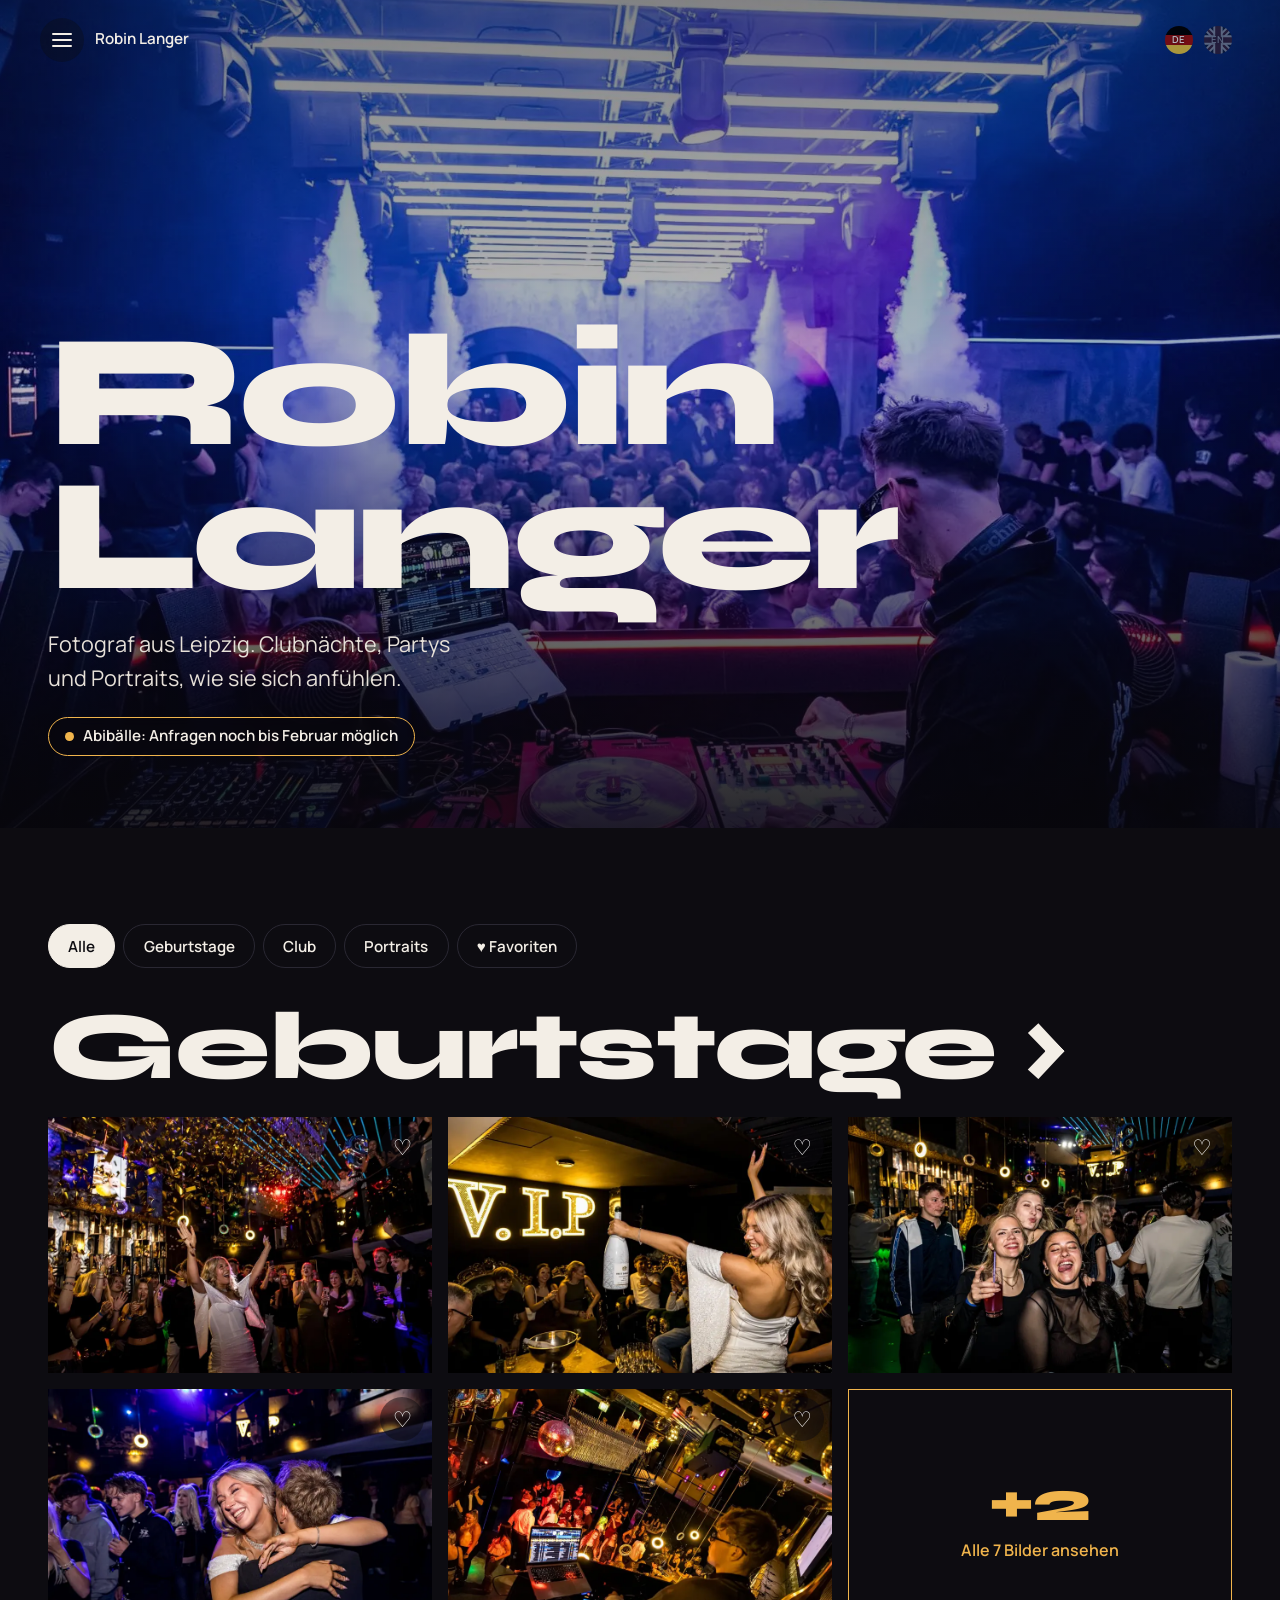
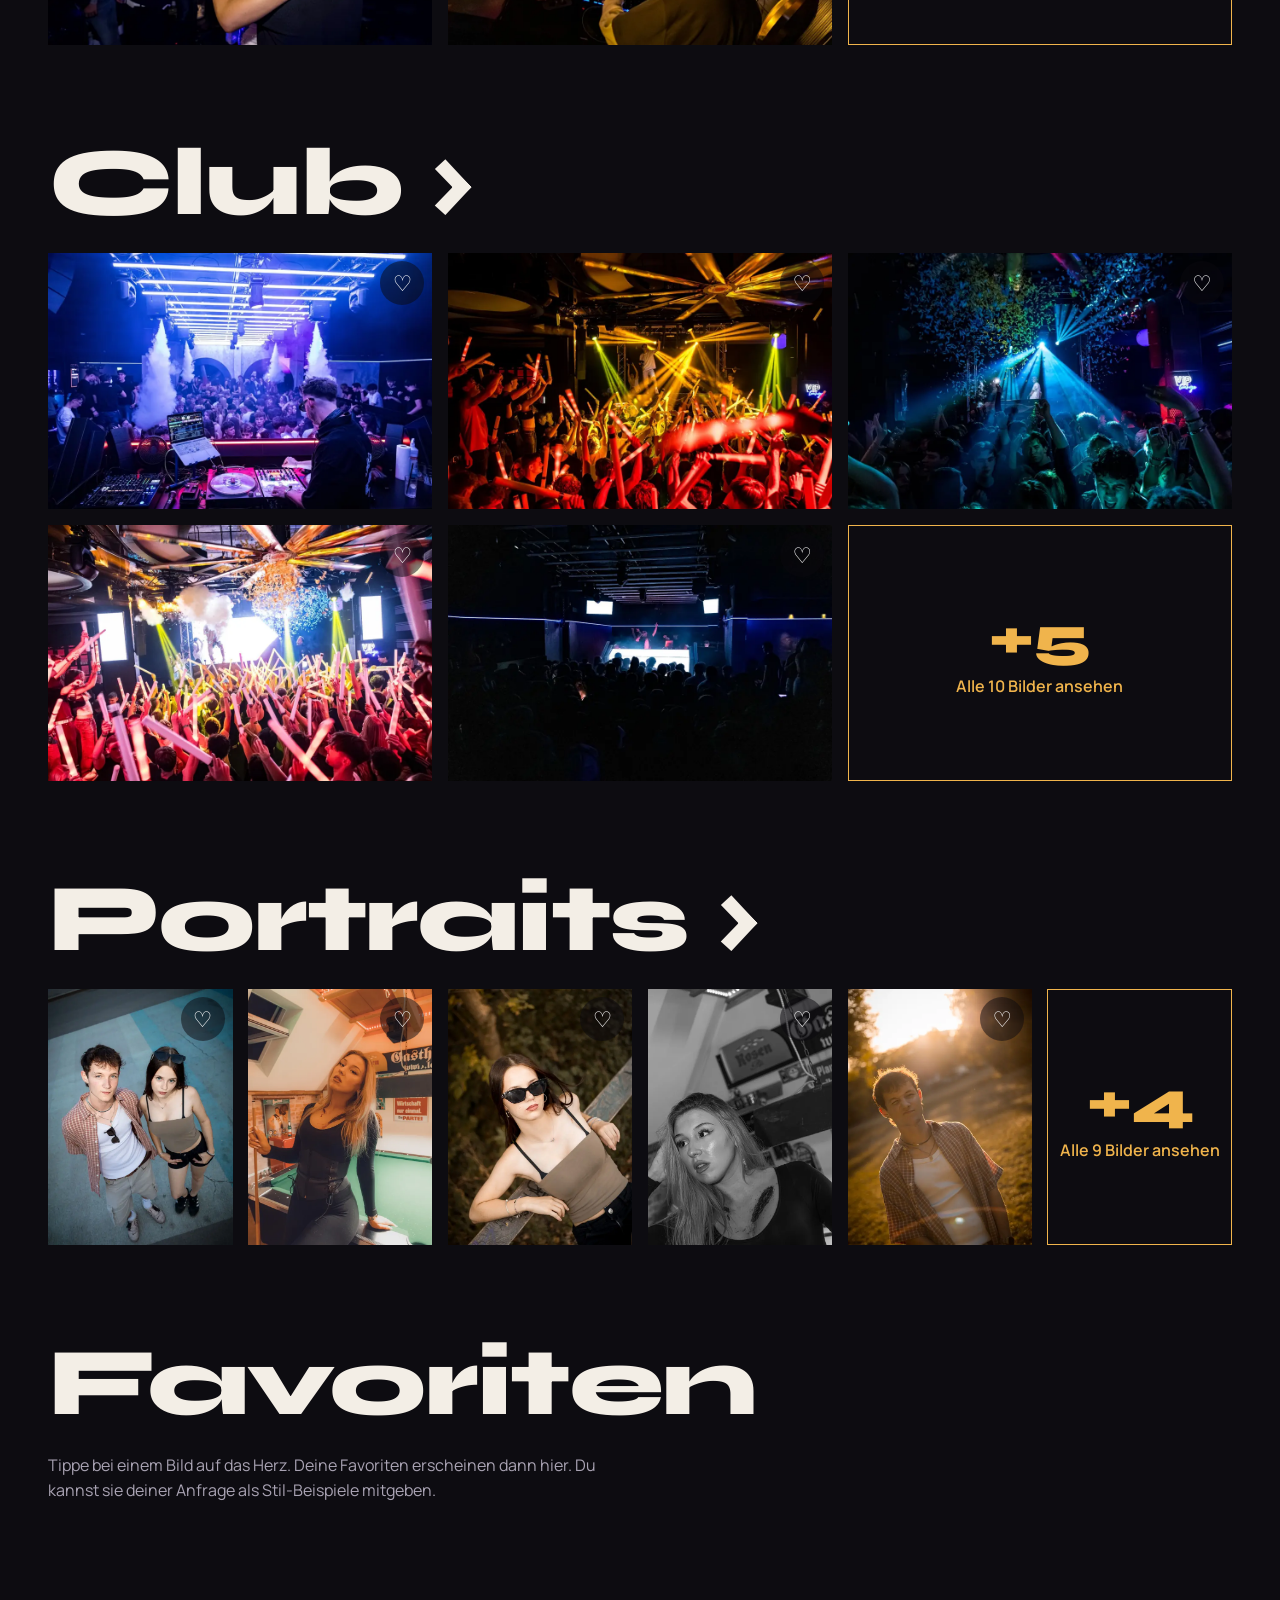
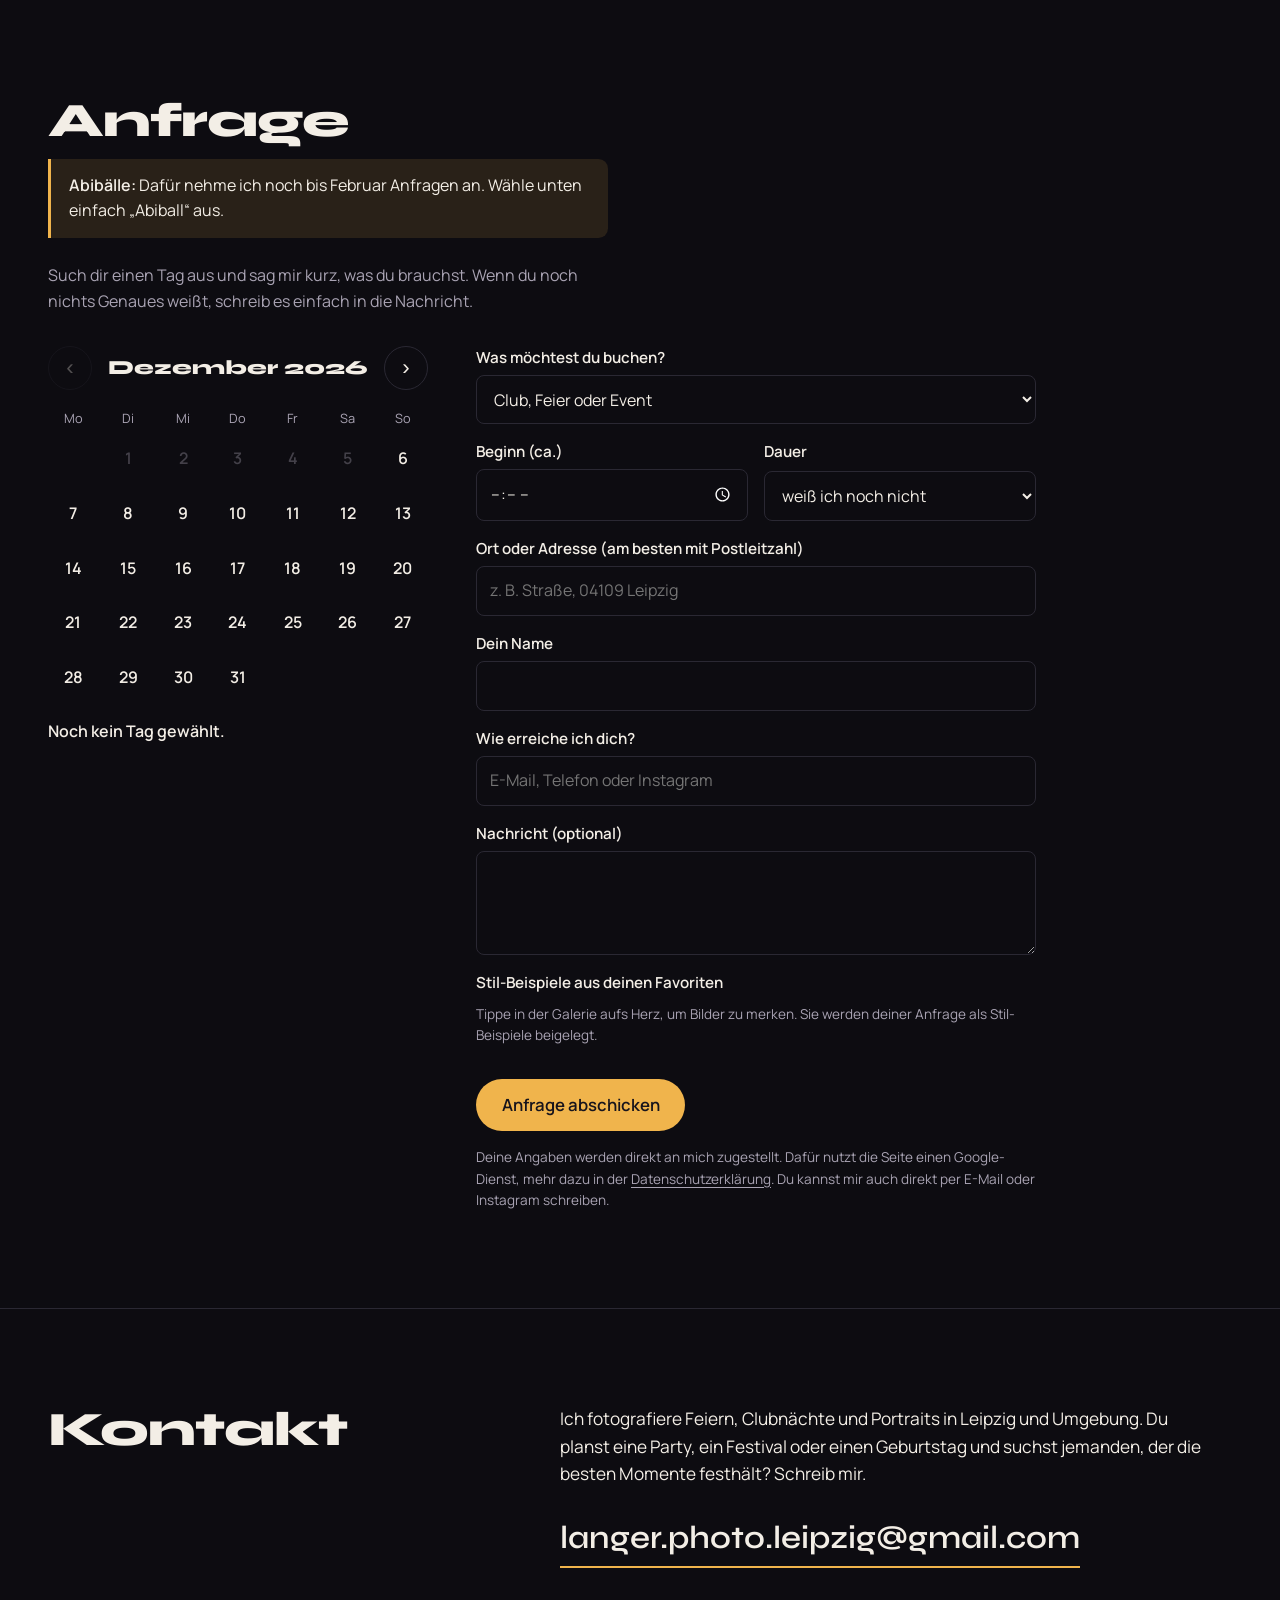
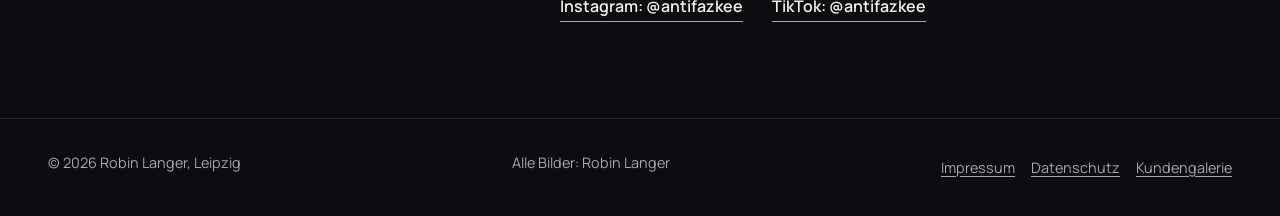
==== commit ec95a85b: "Schriften selbst hosten statt Google Fonts Syne und Manrope liegen jetzt in fonts/ (variable WOFF, n" ====
--- a/index.html
+++ b/index.html
@@ -26,10 +26,14 @@
 <meta name="twitter:description" content="Robin Langer – Fotograf aus Leipzig. Club- und Partyfotos, Geburtstage, Abibälle und Portraits. Jetzt Termin anfragen.">
 <meta name="twitter:image" content="https://www.langer-photo.de/og.jpg">
 <script type="application/ld+json">{"@context":"https://schema.org","@type":"ProfessionalService","name":"Robin Langer – Fotograf Leipzig","url":"https://www.langer-photo.de/","image":"https://www.langer-photo.de/og.jpg","description":"Robin Langer – Fotograf aus Leipzig. Club- und Partyfotos, Geburtstage, Abibälle und Portraits. Jetzt Termin anfragen.","areaServed":{"@type":"City","name":"Leipzig"},"knowsAbout":["Clubfotografie","Partyfotografie","Geburtstagsfotografie","Abiballfotografie","Portraitfotografie"],"sameAs":["https://www.instagram.com/antifazkee","https://www.tiktok.com/@antifazkee"]}</script>
-<link rel="preconnect" href="https://fonts.googleapis.com">
-<link rel="preconnect" href="https://fonts.gstatic.com" crossorigin>
-<link rel="stylesheet" href="https://fonts.googleapis.com/css2?family=Syne:wght@600;800&amp;family=Manrope:wght@400;500;600&amp;display=swap">
+<link rel="preload" href="/fonts/Syne-VF.woff" as="font" type="font/woff" crossorigin>
+<link rel="preload" href="/fonts/Manrope-VF.woff" as="font" type="font/woff" crossorigin>
 <style>
+@font-face{font-family:Syne;font-style:normal;font-weight:600;font-display:swap;src:url(/fonts/Syne-VF.woff) format("woff")}
+@font-face{font-family:Syne;font-style:normal;font-weight:800;font-display:swap;src:url(/fonts/Syne-VF.woff) format("woff")}
+@font-face{font-family:Manrope;font-style:normal;font-weight:400;font-display:swap;src:url(/fonts/Manrope-VF.woff) format("woff")}
+@font-face{font-family:Manrope;font-style:normal;font-weight:500;font-display:swap;src:url(/fonts/Manrope-VF.woff) format("woff")}
+@font-face{font-family:Manrope;font-style:normal;font-weight:600;font-display:swap;src:url(/fonts/Manrope-VF.woff) format("woff")}
 :root{--bg:#0d0c11;--ink:#f3eee6;--mute:#a9a3b3;--line:#2a2833;--accent:#f0b44c;
 box-sizing:border-box;padding-top:env(safe-area-inset-top,0px);padding-bottom:env(safe-area-inset-bottom,0px)}
 @media (prefers-color-scheme:light){:root:not([data-theme="dark"]){--bg:#f5f2ed;--ink:#17141c;--mute:#5e5868;--line:#d9d4cc;--accent:#a8650a}}
@@ -86,7 +90,7 @@
 @media(max-width:420px){header.top .brand{font-size:.85rem}}
 .price-note{margin:1rem 0 0;max-width:60ch;font-size:.85rem;color:var(--mute)}
 #anfrage h2{margin-bottom:.8rem}
-.req-intro{margin:0 0 2rem;max-width:56ch;color:var(--mute)}.hero .hero-note{display:inline-flex;align-items:center;gap:.6rem;margin-top:1.3rem;padding:.55rem 1rem;max-width:100%;border:1px solid #f0b44c;border-radius:1.4rem;background:rgba(8,7,12,.5);-webkit-backdrop-filter:blur(6px);backdrop-filter:blur(6px);color:#f3eee6;text-decoration:none;font:600 clamp(.8rem,3.4vw,.95rem)/1.3 Manrope,sans-serif}.hero .hero-note::before{content:"";flex:none;width:.55rem;height:.55rem;border-radius:50%;background:#f0b44c}.hero .hero-note:hover,.hero .hero-note:focus-visible{background:#f0b44c;color:#17141c}.hero .hero-note:hover::before,.hero .hero-note:focus-visible::before{background:#17141c}.req-note{margin:0 0 1.6rem;max-width:56ch;padding:.85rem 1.1rem;border-left:3px solid var(--accent);border-radius:0 .6rem .6rem 0;background:rgba(240,180,76,.12);color:var(--ink)}.req-note b{font-weight:700}.req-hint a{color:inherit;text-underline-offset:3px}footer .legal-links{display:flex;flex-wrap:wrap;gap:.2rem 1rem}footer .legal-links a{display:inline-block;padding:.3rem 0}dialog.legal{box-sizing:border-box;width:min(46rem,calc(100vw - 1.5rem));max-height:calc(100vh - 1.5rem);max-height:calc(100dvh - 1.5rem);margin:auto;padding:0;border:1px solid var(--line);border-radius:1rem;background:var(--bg);color:var(--ink);overflow:hidden}dialog.legal[open]{display:flex;flex-direction:column}dialog.legal::backdrop{background:rgba(8,7,12,.72)}.legal-bar{display:flex;justify-content:space-between;align-items:center;gap:1rem;padding:.8rem 1rem .8rem clamp(1rem,4vw,1.8rem);border-bottom:1px solid var(--line)}.legal-bar h2{margin:0;font-size:clamp(1.3rem,4.5vw,1.8rem)}.legal-x{min-height:44px;border:1px solid var(--line);background:transparent;color:var(--ink);border-radius:2rem;padding:.5rem 1.1rem;font:600 .95rem Manrope,sans-serif;cursor:pointer}.legal-x:hover{border-color:var(--accent)}.legal-body{overflow:auto;-webkit-overflow-scrolling:touch;overscroll-behavior:contain;padding:1rem clamp(1rem,4vw,1.8rem) 1.8rem;line-height:1.6;font-size:.95rem}.legal-body h3{font-family:Syne,sans-serif;font-size:1.05rem;margin:1.6rem 0 .4rem;letter-spacing:-.01em}.legal-body h3:first-child{margin-top:.4rem}.legal-body p{margin:.4rem 0}.legal-body ul{margin:.4rem 0;padding-left:1.2rem}.legal-body li{margin:.3rem 0}.legal-body a{color:var(--accent);text-underline-offset:3px;overflow-wrap:anywhere}.legal-body .stand{margin-top:1.6rem;color:var(--mute);font-size:.85rem}body.legal-open{overflow:hidden}
+.req-intro{margin:0 0 2rem;max-width:56ch;color:var(--mute)}.hero .hero-note{display:inline-flex;align-items:center;gap:.6rem;margin-top:1.3rem;padding:.55rem 1rem;max-width:100%;border:1px solid #f0b44c;border-radius:1.4rem;background:rgba(8,7,12,.5);-webkit-backdrop-filter:blur(6px);backdrop-filter:blur(6px);color:#f3eee6;text-decoration:none;font:600 clamp(.8rem,3.4vw,.95rem)/1.3 Manrope,sans-serif}.hero .hero-note::before{content:"";flex:none;width:.55rem;height:.55rem;border-radius:50%;background:#f0b44c}.hero .hero-note:hover,.hero .hero-note:focus-visible{background:#f0b44c;color:#17141c}.hero .hero-note:hover::before,.hero .hero-note:focus-visible::before{background:#17141c}.req-note{margin:0 0 1.6rem;max-width:56ch;padding:.85rem 1.1rem;border-left:3px solid var(--accent);border-radius:0 .6rem .6rem 0;background:rgba(240,180,76,.12);color:var(--ink)}.req-note b{font-weight:700}.req-hint a{color:inherit;text-underline-offset:3px}footer .legal-links{display:flex;flex-wrap:wrap;gap:.2rem 1rem}footer .legal-links a{display:inline-block;padding:.3rem 0}dialog.legal{box-sizing:border-box;width:min(46rem,calc(100vw - 1.5rem));max-height:calc(100vh - 1.5rem);max-height:calc(100dvh - 1.5rem);margin:auto;padding:0;border:1px solid var(--line);border-radius:1rem;background:var(--bg);color:var(--ink);overflow:hidden}dialog.legal[open]{display:flex;flex-direction:column}dialog.legal::backdrop{background:rgba(8,7,12,.72)}.legal-bar{display:flex;justify-content:space-between;align-items:center;gap:1rem;padding:.8rem 1rem .8rem clamp(1rem,4vw,1.8rem);border-bottom:1px solid var(--line)}.legal-bar h2{margin:0;min-width:0;overflow-wrap:anywhere;font-size:clamp(1.3rem,4.5vw,1.8rem)}.legal-x{min-height:44px;border:1px solid var(--line);background:transparent;color:var(--ink);border-radius:2rem;padding:.5rem 1.1rem;font:600 .95rem Manrope,sans-serif;cursor:pointer}.legal-x:hover{border-color:var(--accent)}@media(max-width:420px){.legal-bar{gap:.6rem}.legal-bar h2{font-size:clamp(1.05rem,5vw,1.3rem)}.legal-x{flex:none;padding:.5rem .85rem;font-size:.85rem}}@media(max-width:340px){.legal-bar h2{font-size:.9rem}.legal-x{padding:.5rem .65rem;font-size:.8rem}}.legal-body{overflow:auto;-webkit-overflow-scrolling:touch;overscroll-behavior:contain;padding:1rem clamp(1rem,4vw,1.8rem) 1.8rem;line-height:1.6;font-size:.95rem}.legal-body h3{font-family:Syne,sans-serif;font-size:1.05rem;margin:1.6rem 0 .4rem;letter-spacing:-.01em}.legal-body h3:first-child{margin-top:.4rem}.legal-body p{margin:.4rem 0}.legal-body ul{margin:.4rem 0;padding-left:1.2rem}.legal-body li{margin:.3rem 0}.legal-body a{color:var(--accent);text-underline-offset:3px;overflow-wrap:anywhere}.legal-body .stand{margin-top:1.6rem;color:var(--mute);font-size:.85rem}body.legal-open{overflow:hidden}
 .req{display:grid;gap:2rem;grid-template-columns:minmax(0,1fr);align-items:start}
 @media(min-width:800px){.req{grid-template-columns:minmax(300px,380px) 1fr;gap:3rem}}
 .req-cal{max-width:420px;width:100%;min-width:0}
@@ -270,15 +274,15 @@
 <ul>
 <li>Diese Seite setzt keine Cookies und enthält kein Tracking und keine Statistik-Werkzeuge. Einstellungen wie die Sprache oder deine Favoriten bleiben lokal in deinem Browser (siehe Punkt 6).</li>
 <li>Wenn du das Anfrageformular abschickst, geht deine Anfrage über einen Google-Dienst direkt in mein E-Mail-Postfach (siehe Punkt 5). Vorher werden deine Eingaben nicht übertragen.</li>
-<li>Beim Laden der Schriftarten (auf der Seite und in der Kundengalerie) wird deine IP-Adresse an Google übertragen (siehe Punkt 4).</li>
+<li>Die Schriftarten werden zusammen mit der Seite ausgeliefert (siehe Punkt 4). Dafür gibt es keine Verbindung zu Google oder einem anderen Schriftendienst.</li>
 <li>Die Kundengalerie liefert verschlüsselte Bilder über Cloudflare aus. Dabei wird deine IP-Adresse an Cloudflare übertragen (siehe Punkt 8).</li>
 </ul>
 <h3>3. Bereitstellung der Seite (Hosting)</h3>
 <p>Die Seite wird unter langer-photo.de über GitHub Pages bereitgestellt. Verantwortlich ist je nach Fall GitHub B.V., Prins Bernhardplein 200, 1097 JB Amsterdam, Niederlande, oder GitHub, Inc., 88 Colin P. Kelly Jr. St., San Francisco, CA 94107, USA. Beim Aufruf der Seite wird nach Angaben von GitHub die IP-Adresse der Besucher zu Sicherheitszwecken protokolliert und gespeichert, auch wenn du nicht bei GitHub angemeldet bist. Dazu kommen technisch notwendige Verbindungsdaten wie Datum und Uhrzeit, Angaben zu Browser und Gerät und die aufgerufene Adresse. Das ist nötig, damit die Seite ausgeliefert werden kann und sicher läuft. Rechtsgrundlage ist Art. 6 Abs. 1 lit. f DSGVO (mein berechtigtes Interesse an einer sicheren und stabilen Website). Ich führe diese Daten nicht mit anderen Daten zusammen.</p>
 <p>Dabei können Daten in die USA übermittelt werden. GitHub nennt dafür nach eigenen Angaben das EU-U.S. Data Privacy Framework und Standardvertragsklauseln. Mehr dazu in der <a href="https://docs.github.com/en/site-policy/privacy-policies/github-general-privacy-statement" target="_blank" rel="noopener noreferrer">Datenschutzerklärung von GitHub</a>.</p>
 <p>Ältere Links, die über eine Adresse der Plattform von Anthropic (claude.ai) liefen, zeigen nur noch einen Hinweis mit einem Link auf diese Seite. Wenn du eine solche alte Adresse aufrufst, verarbeitet der Anbieter dabei ähnliche Verbindungsdaten (zum Beispiel deine IP-Adresse). Für Nutzer in Europa ist nach der Datenschutzerklärung des Anbieters die Anthropic Ireland, Limited, 6th Floor, South Bank House, Barrow Street, Dublin 4, D04 TR29, Irland verantwortlich. Dabei können Daten auch in die USA und in andere Länder übermittelt werden. Der Anbieter stützt sich dafür nach eigenen Angaben auf Angemessenheitsbeschlüsse und Standardvertragsklauseln. Mehr dazu unter <a href="https://www.anthropic.com/legal/privacy" target="_blank" rel="noopener noreferrer">anthropic.com/legal/privacy</a>.</p>
-<h3>4. Schriftarten (Google Fonts)</h3>
-<p>Für die Darstellung nutzen die Seite und die Kundengalerie die Schriftarten „Syne“ und „Manrope“ von Google Fonts. Dafür lädt dein Browser die Schriftdateien beim Aufruf von Servern der Google Ireland Limited (Gordon House, Barrow Street, Dublin 4, Irland). Dabei werden deine IP-Adresse und die Adresse der aufgerufenen Seite an Google übertragen. Rechtsgrundlage ist Art. 6 Abs. 1 lit. f DSGVO (mein Interesse an einer einheitlichen und ansprechenden Darstellung). Mehr dazu unter <a href="https://policies.google.com/privacy" target="_blank" rel="noopener noreferrer">policies.google.com/privacy</a>.</p>
+<h3>4. Schriftarten</h3>
+<p>Die Seite und die Kundengalerie nutzen die Schriftarten „Syne“ und „Manrope“. Die Schriftdateien liegen auf demselben Server wie die Seite selbst (siehe Punkt 3) und werden von dort geladen. Dein Browser nimmt dafür keinen Kontakt zu Google oder einem anderen Schriftendienst auf, und es werden keine zusätzlichen Daten an Dritte übertragen. Die Schriftarten stehen unter der SIL Open Font License.</p>
 <h3>5. Anfrageformular und Kontakt</h3>
 <p>Im Formular kannst du die Art der Buchung, Wunschtag, Beginn, Dauer, Ort, deinen Namen, Kontaktangaben und eine Nachricht eintragen. Wunschtag, Name und Kontaktangabe sind Pflichtfelder, damit ich deine Anfrage beantworten kann, alles andere ist freiwillig. Wenn du Bilder als Favoriten gemerkt hast, werden sie als Stil-Beispiele in die Nachricht geschrieben. Die Angaben werden erst übertragen, wenn du auf „Anfrage abschicken“ drückst. Dann gilt:</p>
 <ul>
@@ -305,7 +309,7 @@
 <p>Eine automatisierte Entscheidungsfindung oder ein Profiling findet nicht statt.</p>
 <h3>12. Fotos von Personen</h3>
 <p>Auf den Fotos dieser Seite sind teils Personen zu sehen, zum Beispiel bei Veranstaltungen. Wenn du auf einem Bild zu erkennen bist und nicht möchtest, dass es hier gezeigt wird, schreib mir eine E-Mail an <a class="lmail" href="mailto:langer.photo.leipzig@gmail.com">langer.photo.leipzig@gmail.com</a>. Ich entferne das Bild dann umgehend. Dein Widerspruchsrecht nach Art. 21 DSGVO (siehe Punkt 10) bleibt davon unberührt.</p>
-<p class="stand">Stand: 24. Oktober 2026</p>
+<p class="stand">Stand: 1. November 2026</p>
 </div>
 </dialog>
 <div class="toast" id="toast" role="status"></div>
@@ -316,7 +320,7 @@
 <script id="i18n-js">
 (function(){
 var LANGS=['de','en','es','fr'],OFFER=['de','en'],LOC={de:'de-DE',en:'en-GB',es:'es-ES',fr:'fr-FR'},
-UI={"o.fail":["Das Senden hat gerade nicht geklappt.","Sending didn’t work just now.","Sending didn’t work just now.","Sending didn’t work just now."],"s.text":["Ich melde mich bei dir, sobald ich sie gelesen habe. Das ist die Nachricht, die ich bekommen habe:","I’ll get back to you as soon as I’ve read it. This is the message I received:","I’ll get back to you as soon as I’ve read it. This is the message I received:","I’ll get back to you as soon as I’ve read it. This is the message I received:"],"s.title":["Danke, deine Anfrage ist angekommen.","Thank you, your inquiry has arrived.","Thank you, your inquiry has arrived.","Thank you, your inquiry has arrived."],"e.contact":["Bitte gib an, wie ich dich erreiche (E-Mail, Telefon oder Instagram).","Please tell me how I can reach you (email, phone or Instagram).","Please tell me how I can reach you (email, phone or Instagram).","Please tell me how I can reach you (email, phone or Instagram)."],"f.sending":["Wird gesendet …","Sending …","Sending …","Sending …"],"menu.aria":["Hauptmenü","Main menu","Main menu","Main menu"],"menu.close":["Menü schließen","Close menu","Close menu","Close menu"],"menu.open":["Menü öffnen","Open menu","Open menu","Open menu"],"meta.desc":["Robin Langer – Fotograf aus Leipzig. Club- und Partyfotos, Geburtstage, Abibälle und Portraits. Jetzt Termin anfragen.", "Robin Langer – photographer from Leipzig, Germany. Club and party photography, birthdays, proms and portraits. Request a date now.", "Robin Langer – fotógrafo de Leipzig. Fotografía de clubes y fiestas, cumpleaños, bailes de graduación y retratos. Consulta tu fecha.", "Robin Langer – photographe à Leipzig. Photos de soirées en club, anniversaires, bals de fin d’études et portraits. Demande une date."],"title":["Robin Langer – Fotograf aus Leipzig","Robin Langer – Photographer from Leipzig","Robin Langer – Fotógrafo de Leipzig","Robin Langer – Photographe à Leipzig"],"lang.aria":["Sprache","Language","Idioma","Langue"],"nav.portfolio":["Portfolio","Portfolio","Portafolio","Portfolio"],"nav.request":["Anfrage","Inquiry","Consulta","Demande"],"nav.contact":["Kontakt","Contact","Contacto","Contact"],"hero.note":["Abibälle: Anfragen noch bis Februar möglich","Proms (Abibälle): inquiries still open until February","Bailes de graduación (Abibälle): consultas abiertas hasta febrero","Bals de fin d’études (Abibälle) : demandes possibles jusqu’en février"],"g.chips":["Kategorie filtern","Filter by category","Filtrar por categoría","Filtrer par catégorie"],"g.all":["Alle","All","Todo","Tout"],"g.fav":["♥ Favoriten","♥ Favorites","♥ Favoritos","♥ Favoris"],"g.favh":["Favoriten","Favorites","Favoritos","Favoris"],"g.favhint":["Tippe bei einem Bild auf das Herz. Deine Favoriten erscheinen dann hier. Du kannst sie deiner Anfrage als Stil-Beispiele mitgeben.","Tap the heart on a picture. Your favorites will then appear here. You can add them to your inquiry as style examples.","Toca el corazón en una foto. Tus favoritos aparecerán aquí. Puedes añadirlos a tu consulta como ejemplos de estilo.","Appuie sur le cœur d’une photo. Tes favoris apparaîtront alors ici. Tu peux les joindre à ta demande comme exemples de style."],"g.allfav":["Alle {n} Favoriten ansehen","View all {n} favorites","Ver los {n} favoritos","Voir les {n} favoris"],"g.allpics":["Alle {n} Bilder ansehen","View all {n} pictures","Ver las {n} fotos","Voir les {n} photos"],"g.askfav":["Mit diesen Bildern anfragen","Inquire with these pictures","Consultar con estas fotos","Demander avec ces photos"],"g.back":["Zurück zur Übersicht","Back to overview","Volver al resumen","Retour à l’aperçu"],"g.zoom":["Bild vergrößern","Enlarge picture","Ampliar foto","Agrandir la photo"],"g.favadd":["Zu Favoriten hinzufügen","Add to favorites","Añadir a favoritos","Ajouter aux favoris"],"g.favrem":["Aus Favoriten entfernen","Remove from favorites","Quitar de favoritos","Retirer des favoris"],"g.remove":["Entfernen","Remove","Quitar","Retirer"],"pill.one":[" gemerkt, jetzt anfragen"," favorite, inquire now"," favorito, consultar ahora"," favori, demander maintenant"],"pill.many":[" gemerkt, jetzt anfragen"," favorites, inquire now"," favoritos, consultar ahora"," favoris, demander maintenant"],"lb.aria":["Bildansicht","Image view","Vista de imagen","Vue de l’image"],"lb.close":["Schließen","Close","Cerrar","Fermer"],"lb.prev":["Vorheriges Bild","Previous picture","Foto anterior","Photo précédente"],"lb.next":["Nächstes Bild","Next picture","Foto siguiente","Photo suivante"],"lb.fav":["Merken","Save","Guardar","Garder"],"lb.faved":["Gemerkt","Saved","Guardada","Gardée"],"lb.share":["Teilen","Share","Compartir","Partager"],"lb.ask":["So etwas anfragen","Inquire about something like this","Consultar algo así","Demander quelque chose comme ça"],"t.removed":["Aus Favoriten entfernt","Removed from favorites","Quitado de favoritos","Retiré des favoris"],"t.added":["Gemerkt","Saved","Guardada","Gardée"],"t.copied":["Link kopiert","Link copied","Enlace copiado","Lien copié"],"t.noshare":["Teilen ist hier nicht verfügbar","Sharing isn’t available here","Compartir no está disponible aquí","Le partage n’est pas disponible ici"],"t.style":["Als Stil-Beispiel hinzugefügt","Added as a style example","Añadida como ejemplo de estilo","Ajoutée comme exemple de style"],"share.text":["Foto von Robin Langer, Fotograf aus Leipzig. Instagram: @antifazkee","Photo by Robin Langer, photographer from Leipzig. Instagram: @antifazkee","Foto de Robin Langer, fotógrafo de Leipzig. Instagram: @antifazkee","Photo de Robin Langer, photographe à Leipzig. Instagram : @antifazkee"],"req.h":["Anfrage","Inquiry","Consulta","Demande"],"req.note":["<b>Abibälle:<\/b> Dafür nehme ich noch bis Februar Anfragen an. Wähle unten einfach „Abiball“ aus.","<b>Proms (Abibälle):<\/b> I’m still taking inquiries for these until February. Just choose “Abiball” below.","<b>Bailes de graduación (Abibälle):<\/b> Todavía acepto consultas hasta febrero. Elige simplemente «Abiball» más abajo.","<b>Bals de fin d’études (Abibälle) :<\/b> Je prends encore des demandes jusqu’en février. Choisis simplement « Abiball » plus bas."],"req.intro":["Such dir einen Tag aus und sag mir kurz, was du brauchst. Wenn du noch nichts Genaues weißt, schreib es einfach in die Nachricht.","Pick a day and tell me briefly what you need. If you don’t know the details yet, just write it in the message.","Elige un día y cuéntame brevemente qué necesitas. Si todavía no sabes los detalles, escríbelo simplemente en el mensaje.","Choisis un jour et dis-moi brièvement ce dont tu as besoin. Si tu ne sais pas encore les détails, écris-le simplement dans le message."],"cal.prev":["Vorheriger Monat","Previous month","Mes anterior","Mois précédent"],"cal.next":["Nächster Monat","Next month","Mes siguiente","Mois suivant"],"cal.none":["Noch kein Tag gewählt.","No day selected yet.","Todavía no has elegido ningún día.","Aucun jour choisi pour l’instant."],"cal.picked":["Gewählter Tag: {d}","Selected day: {d}","Día elegido: {d}","Jour choisi : {d}"],"cal.wd":["Mo,Di,Mi,Do,Fr,Sa,So","Mo,Tu,We,Th,Fr,Sa,Su","lu,ma,mi,ju,vi,sá,do","lu,ma,me,je,ve,sa,di"],"cal.mon":["Januar,Februar,März,April,Mai,Juni,Juli,August,September,Oktober,November,Dezember","January,February,March,April,May,June,July,August,September,October,November,December","Enero,Febrero,Marzo,Abril,Mayo,Junio,Julio,Agosto,Septiembre,Octubre,Noviembre,Diciembre","Janvier,Février,Mars,Avril,Mai,Juin,Juillet,Août,Septembre,Octobre,Novembre,Décembre"],"f.art":["Was möchtest du buchen?","What would you like to book?","¿Qué quieres reservar?","Que souhaites-tu réserver ?"],"a.club":["Club, Feier oder Event","Club, party or event","Club, fiesta o evento","Club, fête ou événement"],"a.abi":["Abiball","Abiball (prom)","Abiball (baile de graduación)","Abiball (bal de fin d’études)"],"a.shoot":["Shooting","Photo shoot","Sesión de fotos","Shooting photo"],"a.other":["Etwas anderes","Something else","Otra cosa","Autre chose"],"f.time":["Beginn (ca.)","Start (approx.)","Inicio (aprox.)","Début (approx.)"],"f.dur":["Dauer","Duration","Duración","Durée"],"d.unknown":["weiß ich noch nicht","not sure yet","todavía no lo sé","je ne sais pas encore"],"d.1":["1 Stunde","1 hour","1 hora","1 heure"],"d.more":["mehr als 12 Stunden","more than 12 hours","más de 12 horas","plus de 12 heures"],"f.place":["Ort oder Adresse (am besten mit Postleitzahl)","Place or address (ideally with postcode)","Lugar o dirección (mejor con código postal)","Lieu ou adresse (de préférence avec le code postal)"],"f.place.ph":["z. B. Straße, 04109 Leipzig","e.g. street, 04109 Leipzig","p. ej. calle, 04109 Leipzig","p. ex. rue, 04109 Leipzig"],"f.name":["Dein Name","Your name","Tu nombre","Ton nom"],"f.contact":["Wie erreiche ich dich?","How can I reach you?","How can I reach you?","How can I reach you?"],"f.contact.ph":["E-Mail, Telefon oder Instagram","Email, phone or Instagram","Email, phone or Instagram","Email, phone or Instagram"],"f.msg":["Nachricht (optional)","Message (optional)","Mensaje (opcional)","Message (facultatif)"],"f.refs":["Stil-Beispiele aus deinen Favoriten","Style examples from your favorites","Ejemplos de estilo de tus favoritos","Exemples de style de tes favoris"],"f.refhint":["Tippe in der Galerie aufs Herz, um Bilder zu merken. Sie werden deiner Anfrage als Stil-Beispiele beigelegt.","Tap the heart in the gallery to save pictures. They will be added to your inquiry as style examples.","Toca el corazón en la galería para guardar fotos. Se añadirán a tu consulta como ejemplos de estilo.","Appuie sur le cœur dans la galerie pour garder des photos. Elles seront jointes à ta demande comme exemples de style."],"f.send":["Anfrage abschicken","Send inquiry","Send inquiry","Send inquiry"],"f.hint":["Deine Angaben werden direkt an mich zugestellt. Dafür nutzt die Seite einen Google-Dienst, mehr dazu in der <a href=\"#datenschutz\" data-legal=\"datenschutz\">Datenschutzerklärung<\/a>. Du kannst mir auch direkt per E-Mail oder Instagram schreiben.","Your details are delivered straight to me. The page uses a Google service for this, see the <a href=\"#datenschutz\" data-legal=\"datenschutz\">privacy policy<\/a> for details. You can also write to me directly by email or Instagram.","Your details are delivered straight to me. The page uses a Google service for this, see the <a href=\"#datenschutz\" data-legal=\"datenschutz\">privacy policy<\/a> for details. You can also write to me directly by email or Instagram.","Your details are delivered straight to me. The page uses a Google service for this, see the <a href=\"#datenschutz\" data-legal=\"datenschutz\">privacy policy<\/a> for details. You can also write to me directly by email or Instagram."],"e.day":["Bitte wähle einen Tag im Kalender.","Please choose a day in the calendar.","Por favor, elige un día en el calendario.","Choisis un jour dans le calendrier, s’il te plaît."],"e.name":["Bitte gib deinen Namen an.","Please enter your name.","Por favor, indica tu nombre.","Indique ton nom, s’il te plaît."],"o.title":["Deine Anfrage ist noch nicht abgeschickt.","Your inquiry has not been sent yet.","Tu consulta todavía no se ha enviado.","Ta demande n’a pas encore été envoyée."],"o.ok":["Wähle einen Weg. Erst wenn du dort auf „Senden“ drückst, kommt die Anfrage bei mir an.","Choose a way to send it. Your inquiry only reaches me once you press “Send” there.","Elige una vía. Tu consulta solo me llegará cuando pulses «Enviar» allí.","Choisis un moyen. Ta demande ne m’arrive que lorsque tu appuies sur « Envoyer » là-bas."],"o.mail":["E-Mail-Programm öffnen","Open email app","Abrir programa de correo","Ouvrir l’application e-mail"],"o.gmail":["In Gmail öffnen","Open in Gmail","Abrir en Gmail","Ouvrir dans Gmail"],"o.copy":["Text kopieren","Copy text","Copiar texto","Copier le texte"],"o.insta":["Per Instagram schreiben","Message on Instagram","Escribir por Instagram","Écrire sur Instagram"],"o.msg":["Deine Nachricht","Your message","Tu mensaje","Ton message"],"o.alt1":["Oder schreib direkt an ","Or write directly to ","O escribe directamente a ","Ou écris directement à "],"o.alt2":[" und füge den Text ein."," and paste the text."," y pega el texto."," et colle le texte."],"o.copied":["Text kopiert. Füge ihn jetzt in eine E-Mail oder Instagram-Nachricht ein.","Text copied. Now paste it into an email or Instagram message.","Texto copiado. Pégalo ahora en un correo o en un mensaje de Instagram.","Texte copié. Colle-le maintenant dans un e-mail ou un message Instagram."],"o.copyfail":["Kopieren hat nicht geklappt. Der Text unten ist markiert, kopiere ihn von Hand.","Copying didn’t work. The text below is selected, please copy it manually.","No se pudo copiar. El texto de abajo está seleccionado, cópialo a mano.","La copie n’a pas fonctionné. Le texte ci-dessous est sélectionné, copie-le à la main."],"m.hello":["Hallo Robin,","Hi Robin,","Hola Robin,","Bonjour Robin,"],"m.intro":["ich möchte gern eine Anfrage stellen.","I’d like to make an inquiry.","me gustaría hacer una consulta.","j’aimerais te faire une demande."],"m.what":["Was: {v}","What: {v}","Qué: {v}","Quoi : {v}"],"m.day":["Tag: {v}","Day: {v}","Día: {v}","Jour : {v}"],"m.start":["Beginn (ca.): {t} Uhr","Start (approx.): {t}","Inicio (aprox.): {t} h","Début (approx.) : {t}"],"m.dur":["Dauer: {v}","Duration: {v}","Duración: {v}","Durée : {v}"],"m.until":[" (bis ca. {e} Uhr)"," (until approx. {e})"," (hasta las {e} aprox.)"," (jusqu’à {e} environ)"],"m.place":["Ort: {v}","Location: {v}","Lugar: {v}","Lieu : {v}"],"m.msg":["Nachricht:","Message:","Mensaje:","Message :"],"m.favs":["Diese Bilder aus deinem Portfolio gefallen mir besonders:","I especially like these pictures from your portfolio:","Me gustan especialmente estas fotos de tu portafolio:","J’aime particulièrement ces photos de ton portfolio :"],"m.favline":["– {cat}, Bild {n}","– {cat}, picture {n}","– {cat}, foto {n}","– {cat}, photo {n}"],"m.gallery":["Galerie","Gallery","Galería","Galerie"],"m.name":["Name: {v}","Name: {v}","Nombre: {v}","Nom : {v}"],"m.contact":["Erreichbar unter: {v}","You can reach me at: {v}","Puedes contactarme en: {v}","Tu peux me joindre à : {v}"],"m.subject":["Anfrage: {art} am {date}","Inquiry: {art} on {date}","Consulta: {art} el {date}","Demande : {art} le {date}"],"m.to":["An: ","To: ","Para: ","À : "],"m.subjl":["Betreff: ","Subject: ","Asunto: ","Objet : "],"k.h":["Kontakt","Contact","Contacto","Contact"],"ft.credit":["Alle Bilder: Robin Langer","All photos: Robin Langer","Todas las fotos: Robin Langer","Toutes les photos : Robin Langer"],"ft.imp":["Impressum","Legal notice","Aviso legal","Mentions légales"],"ft.dsg":["Datenschutz","Privacy","Privacidad","Confidentialité"],"ft.gal":["Kundengalerie","Client gallery","Galería de clientes","Galerie client"],"imp.title":["Impressum","Legal notice","Aviso legal","Mentions légales"],"dsg.title":["Datenschutz","Privacy policy","Política de privacidad","Politique de confidentialité"],"legal.note":["","Convenience translation. The German version is legally binding.","Traducción de cortesía. La versión alemana es la jurídicamente vinculante.","Traduction fournie à titre indicatif. Seule la version allemande fait foi."],"d.2":["2 Stunden","2 hours","2 horas","2 heures"],"d.3":["3 Stunden","3 hours","3 horas","3 heures"],"d.4":["4 Stunden","4 hours","4 horas","4 heures"],"d.5":["5 Stunden","5 hours","5 horas","5 heures"],"d.6":["6 Stunden","6 hours","6 horas","6 heures"],"d.7":["7 Stunden","7 hours","7 horas","7 heures"],"d.8":["8 Stunden","8 hours","8 horas","8 heures"],"d.9":["9 Stunden","9 hours","9 horas","9 heures"],"d.10":["10 Stunden","10 hours","10 horas","10 heures"],"d.11":["11 Stunden","11 hours","11 horas","11 heures"],"d.12":["12 Stunden","12 hours","12 horas","12 heures"]},TX={"Schwarz-Weiß-Portrait einer Frau mit langen blonden Haaren, die mit leicht geneigtem Kopf in die Kamera schaut":["Black-and-white portrait of a woman with long blonde hair looking into the camera with her head slightly tilted", "Black-and-white portrait of a woman with long blonde hair looking into the camera with her head slightly tilted", "Black-and-white portrait of a woman with long blonde hair looking into the camera with her head slightly tilted"],"Schwarz-Weiß-Portrait einer Frau mit langen blonden Haaren, die zur Seite schaut und eine Hand im Haar hat":["Black-and-white portrait of a woman with long blonde hair looking to the side with one hand in her hair", "Black-and-white portrait of a woman with long blonde hair looking to the side with one hand in her hair", "Black-and-white portrait of a woman with long blonde hair looking to the side with one hand in her hair"],"Portrait einer Frau mit langen blonden Haaren, die sich an einen Billardtisch lehnt und einen Queue hält, in warmem orangefarbenem Licht":["Portrait of a woman with long blonde hair leaning on a pool table and holding a cue, in warm orange light", "Portrait of a woman with long blonde hair leaning on a pool table and holding a cue, in warm orange light", "Portrait of a woman with long blonde hair leaning on a pool table and holding a cue, in warm orange light"],"Champagner in der VIP-Lounge":["Champagne in the VIP lounge", "Champagne in the VIP lounge", "Champagne in the VIP lounge"],"Leuchtstäbe und Lichtstrahlen auf der Tanzfläche":["Glow sticks and beams of light on the dance floor", "Glow sticks and beams of light on the dance floor", "Glow sticks and beams of light on the dance floor"],"Dunkler Club mit blauen Lichtleisten und tanzender Crowd":["Dark club with blue light bars and a dancing crowd", "Dark club with blue light bars and a dancing crowd", "Dark club with blue light bars and a dancing crowd"],"Gruppe tanzt unter grünen und gelben Lasern":["Group dancing under green and yellow lasers", "Group dancing under green and yellow lasers", "Group dancing under green and yellow lasers"],"Rot beleuchtete Crowd vor der Bühne":["Red-lit crowd in front of the stage", "Red-lit crowd in front of the stage", "Red-lit crowd in front of the stage"],"DJ am Pult mit Nebelfontänen und blauen Lichtern":["DJ at the decks with fog fountains and blue lights", "DJ at the decks with fog fountains and blue lights", "DJ at the decks with fog fountains and blue lights"],"Gast streckt die Zunge raus und jubelt in die Kamera":["Guest sticking out their tongue and cheering at the camera", "Guest sticking out their tongue and cheering at the camera", "Guest sticking out their tongue and cheering at the camera"],"Nebelkanone über der Crowd im violetten Licht":["Fog cannon above the crowd in purple light", "Fog cannon above the crowd in purple light", "Fog cannon above the crowd in purple light"],"Zwei Personen von oben fotografiert":["Two people photographed from above", "Two people photographed from above", "Two people photographed from above"],"Portrait einer jungen Frau am Wasser":["Portrait of a young woman by the water", "Portrait of a young woman by the water", "Portrait of a young woman by the water"],"Portrait einer jungen Frau mit Sonnenbrille":["Portrait of a young woman wearing sunglasses", "Portrait of a young woman wearing sunglasses", "Portrait of a young woman wearing sunglasses"],"Portrait eines jungen Mannes im Gegenlicht der Abendsonne":["Portrait of a young man in the backlight of the evening sun", "Portrait of a young man in the backlight of the evening sun", "Portrait of a young man in the backlight of the evening sun"],"Freunde lachen gemeinsam auf der Feier":["Friends laughing together at the party", "Friends laughing together at the party", "Friends laughing together at the party"],"Zwei Gäste umarmen sich lachend":["Two guests hugging and laughing", "Two guests hugging and laughing", "Two guests hugging and laughing"],"DJ am Pult mit Discokugel, von oben fotografiert":["DJ at the decks with a disco ball, seen from above", "DJ at the decks with a disco ball, seen from above", "DJ at the decks with a disco ball, seen from above"],"Blick von oben auf die Tanzfläche":["View of the dance floor from above", "View of the dance floor from above", "View of the dance floor from above"],"Gäste tanzen auf goldenem Konfetti, von oben fotografiert":["Guests dancing on golden confetti, seen from above", "Guests dancing on golden confetti, seen from above", "Guests dancing on golden confetti, seen from above"],"Portrait einer Frau im weißen Kleid auf einer Wiese":["Portrait of a woman in a white dress in a meadow", "Portrait of a woman in a white dress in a meadow", "Portrait of a woman in a white dress in a meadow"],"Frau im weißen Kleid von hinten in einem Blumenfeld":["Woman in a white dress seen from behind in a flower field", "Woman in a white dress seen from behind in a flower field", "Woman in a white dress seen from behind in a flower field"],"Fotograf aus Leipzig. Clubnächte, Partys und Portraits, wie sie sich anfühlen.":["Photographer from Leipzig. Club nights, parties and portraits, just the way they feel.","Fotógrafo de Leipzig. Noches de club, fiestas y retratos, tal como se sienten.","Photographe à Leipzig. Soirées en club, fêtes et portraits, tels qu’on les ressent."],"Ich fotografiere Feiern, Clubnächte und Portraits in Leipzig und Umgebung. Du planst eine Party, ein Festival oder einen Geburtstag und suchst jemanden, der die besten Momente festhält? Schreib mir.":["I photograph parties, club nights and portraits in Leipzig and the surrounding area. Planning a party, a festival or a birthday and looking for someone to capture the best moments? Write to me.","Fotografío fiestas, noches de club y retratos en Leipzig y alrededores. ¿Estás organizando una fiesta, un festival o un cumpleaños y buscas a alguien que capture los mejores momentos? Escríbeme.","Je photographie des fêtes, des soirées en club et des portraits à Leipzig et dans les environs. Tu organises une fête, un festival ou un anniversaire et tu cherches quelqu’un pour immortaliser les meilleurs moments ? Écris-moi."],"DJ-Set mit Nebelfontänen im Club":["DJ set with fog fountains in the club","Set de DJ con fuentes de niebla en el club","Set de DJ avec jets de brouillard dans le club"],"Goldkonfetti beim Geburtstag":["Gold confetti at a birthday party","Confeti dorado en un cumpleaños","Confettis dorés à une fête d’anniversaire"],"Leuchtstäbe und Lichtstrahlen auf der Tanzfläche":["Glow sticks and light beams on the dance floor","Varitas luminosas y rayos de luz en la pista de baile","Bâtons lumineux et faisceaux de lumière sur la piste de danse"],"Champagner in der VIP-Lounge":["Champagne in the VIP lounge","Champán en la zona VIP","Champagne dans le carré VIP"],"Blaues Konfetti über der Crowd":["Blue confetti over the crowd","Confeti azul sobre el público","Confettis bleus au-dessus de la foule"],"Leuchtstäbe, Konfetti und Nebel":["Glow sticks, confetti and fog","Varitas luminosas, confeti y niebla","Bâtons lumineux, confettis et brouillard"],"cat:geburtstage":["Birthdays","Cumpleaños","Anniversaires"],"cat:club":["Club","Club","Club"],"cat:portraits":["Portraits","Retratos","Portraits"]},IMP={"en":["Information pursuant to § 5 DDG (German Digital Services Act)","Robin Langer<br><span class=\"addr\">{ADDR}<\/span><br>Germany","Contact","Email: <a class=\"lmail\" href=\"mailto:{MAIL}\">{MAIL}<\/a><br>Instagram: <a href=\"https://www.instagram.com/antifazkee\" target=\"_blank\" rel=\"noopener noreferrer\">@antifazkee<\/a>","Responsible for content (§ 18(2) MStV)","Robin Langer, address as above.","Copyright","All images and texts on this website are protected by copyright (© Robin Langer) unless stated otherwise. Any use requires my permission.","Liability for content","I create the content of this website with care. However, I cannot guarantee that it is correct, complete or up to date. If I become aware of any legal violations, I will remove the affected content immediately.","Liability for links","This website links to external sites (Instagram, TikTok). I have no influence on their content; the respective provider is responsible. No legal violations were apparent when the links were set. As soon as I learn of a violation, I will remove the link.","Consumer dispute resolution","I am neither willing nor obliged to take part in dispute resolution proceedings before a consumer arbitration board."],"es":["Datos según el § 5 DDG (ley alemana de servicios digitales)","Robin Langer<br><span class=\"addr\">{ADDR}<\/span><br>Alemania","Contacto","Correo electrónico: <a class=\"lmail\" href=\"mailto:{MAIL}\">{MAIL}<\/a><br>Instagram: <a href=\"https://www.instagram.com/antifazkee\" target=\"_blank\" rel=\"noopener noreferrer\">@antifazkee<\/a>","Responsable del contenido (§ 18, apdo. 2 MStV)","Robin Langer, dirección como arriba.","Derechos de autor","Todas las imágenes y textos de este sitio web están protegidos por derechos de autor (© Robin Langer), salvo que se indique lo contrario. Su uso solo está permitido con mi consentimiento.","Responsabilidad por los contenidos","Elaboro los contenidos de este sitio web con cuidado. Sin embargo, no puedo garantizar que sean correctos, completos ni actuales. Si tengo conocimiento de una infracción legal, eliminaré de inmediato los contenidos afectados.","Responsabilidad por los enlaces","Este sitio web enlaza con sitios externos (Instagram, TikTok). No tengo ninguna influencia sobre sus contenidos; el responsable es en cada caso el proveedor correspondiente. En el momento de enlazarlos no se apreciaba ninguna infracción legal. En cuanto tenga conocimiento de una infracción, eliminaré el enlace.","Resolución de litigios con consumidores","No estoy dispuesto ni obligado a participar en procedimientos de resolución de litigios ante un organismo de arbitraje de consumo."],"fr":["Informations légales selon le § 5 DDG (loi allemande sur les services numériques)","Robin Langer<br><span class=\"addr\">{ADDR}<\/span><br>Allemagne","Contact","E-mail : <a class=\"lmail\" href=\"mailto:{MAIL}\">{MAIL}<\/a><br>Instagram : <a href=\"https://www.instagram.com/antifazkee\" target=\"_blank\" rel=\"noopener noreferrer\">@antifazkee<\/a>","Responsable du contenu (§ 18, al. 2 MStV)","Robin Langer, adresse comme ci-dessus.","Droit d’auteur","Toutes les images et tous les textes de ce site sont protégés par le droit d’auteur (© Robin Langer), sauf mention contraire. Toute utilisation requiert mon accord.","Responsabilité quant au contenu","Je crée le contenu de ce site avec soin. Je ne peux toutefois pas garantir qu’il soit exact, complet ou à jour. Si j’ai connaissance d’une violation de la loi, je supprimerai immédiatement le contenu concerné.","Responsabilité quant aux liens","Ce site renvoie vers des sites externes (Instagram, TikTok). Je n’ai aucune influence sur leur contenu ; le fournisseur concerné en est responsable. Aucune violation de la loi n’était apparente au moment de la mise en place des liens. Dès que j’ai connaissance d’une violation, je supprime le lien.","Règlement des litiges de consommation","Je ne suis ni disposé ni tenu de participer à une procédure de règlement des litiges devant un organisme de médiation de la consommation."]},DSG={"en":["1. Who is responsible?","The controller within the meaning of the General Data Protection Regulation (GDPR) is me:","Robin Langer\u003cbr>\u003cspan class=\"addr\">{ADDR}\u003c/span>\u003cbr>Email: \u003ca class=\"lmail\" href=\"mailto:{MAIL}\">{MAIL}\u003c/a>","2. The most important points in brief","This website does not set any cookies and contains no tracking or analytics tools. Settings such as the language or your favorites stay locally in your browser (see section 6).","When you submit the inquiry form, your inquiry goes directly into my email inbox via a Google service (see section 5). Your entries are not transmitted before that.","When the fonts are loaded (on the website and in the client gallery), your IP address is transmitted to Google (see section 4).","The client gallery delivers encrypted pictures via Cloudflare. Your IP address is transmitted to Cloudflare in the process (see section 8).","3. Provision of the website (hosting)","This website is provided at langer-photo.de via GitHub Pages. Depending on the case, the responsible party is GitHub B.V., Prins Bernhardplein 200, 1097 JB Amsterdam, Netherlands, or GitHub, Inc., 88 Colin P. Kelly Jr. St., San Francisco, CA 94107, USA. According to GitHub, when the website is accessed, the visitor’s IP address is logged and stored for security purposes, even if you are not signed in to GitHub. In addition, technically necessary connection data such as date and time, browser and device information and the requested address are processed. This is necessary so that the website can be delivered and run securely. The legal basis is Art. 6(1)(f) GDPR (my legitimate interest in a secure and stable website). I do not combine this data with other data.","Data may be transferred to the USA in the process. According to its own statements, GitHub relies on the EU-U.S. Data Privacy Framework and standard contractual clauses for this. More information in \u003ca href=\"https://docs.github.com/en/site-policy/privacy-policies/github-general-privacy-statement\" target=\"_blank\" rel=\"noopener noreferrer\">GitHub’s privacy statement\u003c/a>.","Older links that used an address on the platform of Anthropic (claude.ai) now only show a notice with a link to this website. If you open such an old address, the provider processes similar connection data (for example your IP address). According to the provider’s privacy policy, Anthropic Ireland, Limited, 6th Floor, South Bank House, Barrow Street, Dublin 4, D04 TR29, Ireland is responsible for users in Europe. Data may also be transferred to the USA and other countries. According to its own statements, the provider relies on adequacy decisions and standard contractual clauses for this. More information at \u003ca href=\"https://www.anthropic.com/legal/privacy\" target=\"_blank\" rel=\"noopener noreferrer\">anthropic.com/legal/privacy\u003c/a>.","4. Fonts (Google Fonts)","To display the website, the website and the client gallery use the fonts “Syne” and “Manrope” from Google Fonts. For this, your browser loads the font files from servers of Google Ireland Limited (Gordon House, Barrow Street, Dublin 4, Ireland) when you open the website. Your IP address and the address of the page you opened are transmitted to Google in the process. The legal basis is Art. 6(1)(f) GDPR (my interest in a consistent and appealing presentation). More information at \u003ca href=\"https://policies.google.com/privacy\" target=\"_blank\" rel=\"noopener noreferrer\">policies.google.com/privacy\u003c/a>.","5. Inquiry form and contact","In the form you can enter the type of booking, your preferred day, start time, duration, place, your name, contact details and a message. Preferred day, name and contact details are required so that I can answer your inquiry; everything else is optional. If you have saved pictures as favorites, they are written into the message as style examples. The details are only transmitted when you press “Send inquiry”. Then the following applies:","Your browser sends the details to a web service from Google (Google Apps Script), and the service forwards them to my inbox as an email. The provider is Google Ireland Limited (Gordon House, Barrow Street, Dublin 4, Ireland). Your IP address is transmitted to Google in the process, and Google may store technical log data such as the time of the request. The data may also be transferred to the USA. According to its own statements, Google relies on the EU-U.S. Data Privacy Framework and standard contractual clauses for this. More information at \u003ca href=\"https://policies.google.com/privacy\" target=\"_blank\" rel=\"noopener noreferrer\">policies.google.com/privacy\u003c/a>.","The website does not store your inquiry. Afterwards it exists only as an email in my inbox (Gmail, also operated by Google). It stays there until I delete it (see section 9).","If you enter an email address in the contact field, the same service automatically sends you a short confirmation that your inquiry has arrived. It is sent from my Gmail account and contains only fixed text, nothing from your inquiry. The website stores nothing for this. So that you do not receive the same confirmation repeatedly, the service keeps a hash of your address (not the readable address) for six hours at most. The legal basis is Art. 6(1)(b) and (f) GDPR (confirming receipt of your inquiry).","If sending does not work, you can send the text yourself: with your email program (the privacy rules of your email provider apply), via the Gmail link (your browser then transmits the text to Google to fill the compose window; Google’s rules apply), as an Instagram message (the link opens Instagram; the rules of Meta Platforms Ireland Limited apply), or by copying it and pasting it wherever you like.","When your message reaches me, whether via the form or directly by email, Instagram or TikTok, I process the information to answer your inquiry and to prepare a possible booking. The legal basis is Art. 6(1)(b) GDPR (pre-contractual measures at your request) and, if it is only about a reply, Art. 6(1)(f) GDPR. I do not pass the information on to third parties unless I am legally obliged to. How long I store it is explained in section 9.","6. Storage in your browser","The website stores three things locally in your browser (Local Storage), not on a server: your language choice, the draft of your form (including your name and contact details as soon as you type them), so that nothing is lost if you leave the page, and the pictures you have marked as favorites. After the inquiry has been sent successfully, the draft is deleted. This data is not transmitted to me. I only learn about favorites if you send them along with an inquiry. The storage is necessary to provide the functions you requested (§ 25(2) no. 2 TDDDG, Art. 6(1)(f) GDPR). You can remove favorites in the gallery again or delete all stored data via your browser settings. On a device that others also use, you should do this after your visit if you typed anything into the form.","7. Links to Instagram, TikTok and other sites","The website contains links to Instagram (Meta Platforms Ireland Limited) and TikTok (TikTok Technology Limited). These are simple links, not embedded content. Data only flows when you click a link. The privacy terms of the respective provider then apply.","8. Client gallery","At langer-photo.de/galerie I provide my clients with their photos to view and download. The pictures are stored encrypted and are only decrypted in your browser with the password you receive from me. The password itself is not transmitted, but your browser calculates an identifier from it that is part of the file address. Without the password, neither the storage provider nor anyone else can see the pictures. The storage provider only sees that encrypted files of certain sizes are requested, how many there are and when.","The encrypted files are stored with Cloudflare (the “R2” and “Workers” services). The provider is Cloudflare, Inc., 101 Townsend Street, San Francisco, CA 94107, USA. When you open the gallery, your browser loads the files from Cloudflare servers. Cloudflare processes your IP address and technically necessary connection data in order to deliver the files and secure the service. A data processing agreement is in place with Cloudflare. Data may be transferred to the USA in the process. According to its own information, Cloudflare relies on the EU-U.S. Data Privacy Framework and standard contractual clauses for this. More at \u003ca href=\"https://www.cloudflare.com/privacypolicy/\" target=\"_blank\" rel=\"noopener noreferrer\">cloudflare.com/privacypolicy\u003c/a>.","The legal basis for providing your photos is Art. 6(1)(b) GDPR (performance of our contract), and for the connection data Art. 6(1)(f) GDPR (my interest in secure delivery). So that you do not have to enter the password again every time you reload, your browser remembers it for the current session (Session Storage). It is deleted when you tap “Abmelden” (log out) or close the tab (§ 25(2) no. 2 TDDDG). I delete the gallery once the stated download period has ended.","9. How long do I store data?","I store information from an inquiry only for as long as I need it to process it. After that I delete it, unless statutory retention obligations require otherwise, for example tax-related ones after a booking.","10. Your rights","You have the right of access (Art. 15 GDPR), rectification (Art. 16), erasure (Art. 17), restriction of processing (Art. 18), data portability (Art. 20) and to object to processing based on legitimate interests (Art. 21). You can withdraw any consent you have given at any time (Art. 7(3)). Simply write me an email at \u003ca class=\"lmail\" href=\"mailto:{MAIL}\">{MAIL}\u003c/a>.","You can also lodge a complaint with a data protection supervisory authority, for example the one responsible for me: Sächsische Datenschutz- und Transparenzbeauftragte (Saxon Data Protection and Transparency Commissioner), Postfach 11 01 32, 01330 Dresden, Germany (\u003ca href=\"https://www.datenschutz.sachsen.de\" target=\"_blank\" rel=\"noopener noreferrer\">datenschutz.sachsen.de\u003c/a>).","11. No automated decisions","No automated decision-making or profiling takes place.","12. Photos of people","Some of the photos on this website show people, for example at events. If you can be recognised in a picture and do not want it to be shown here, write me an email at \u003ca class=\"lmail\" href=\"mailto:{MAIL}\">{MAIL}\u003c/a>. I will then remove the picture promptly. Your right to object under Art. 21 GDPR (see section 10) remains unaffected.","As of: 24 October 2026"],"es":["1. ¿Quién es el responsable?","El responsable en el sentido del Reglamento General de Protección de Datos (RGPD) soy yo:","Robin Langer\u003cbr>\u003cspan class=\"addr\">{ADDR}\u003c/span>\u003cbr>Correo electrónico: \u003ca class=\"lmail\" href=\"mailto:{MAIL}\">{MAIL}\u003c/a>","2. Lo más importante en breve","This website does not set any cookies and contains no tracking or analytics tools. Settings such as the language or your favorites stay locally in your browser (see section 6).","When you submit the inquiry form, your inquiry goes directly into my email inbox via a Google service (see section 5). Your entries are not transmitted before that.","When the fonts are loaded (on the website and in the client gallery), your IP address is transmitted to Google (see section 4).","La galería de clientes entrega imágenes cifradas a través de Cloudflare. Al hacerlo, tu dirección IP se transmite a Cloudflare (véase el punto 8).","3. Provisión del sitio web (alojamiento)","Este sitio web se ofrece en langer-photo.de a través de GitHub Pages. Según el caso, el responsable es GitHub B.V., Prins Bernhardplein 200, 1097 JB Ámsterdam, Países Bajos, o GitHub, Inc., 88 Colin P. Kelly Jr. St., San Francisco, CA 94107, EE. UU. Según GitHub, al acceder al sitio web se registra y almacena la dirección IP de los visitantes por motivos de seguridad, aunque no hayas iniciado sesión en GitHub. Además se tratan datos de conexión técnicamente necesarios, como la fecha y la hora, datos del navegador y del dispositivo y la dirección solicitada. Esto es necesario para poder servir el sitio web y para que funcione de forma segura. La base jurídica es el art. 6, apdo. 1, letra f) del RGPD (mi interés legítimo en un sitio web seguro y estable). No combino estos datos con otros datos.","En este proceso pueden transferirse datos a EE. UU. Según sus propias indicaciones, GitHub se basa para ello en el Marco de Privacidad de Datos UE-EE. UU. y en cláusulas contractuales tipo. Más información en la \u003ca href=\"https://docs.github.com/en/site-policy/privacy-policies/github-general-privacy-statement\" target=\"_blank\" rel=\"noopener noreferrer\">política de privacidad de GitHub\u003c/a>.","Older links that used an address on the platform of Anthropic (claude.ai) now only show a notice with a link to this website. If you open such an old address, the provider processes similar connection data (for example your IP address). According to the provider’s privacy policy, Anthropic Ireland, Limited, 6th Floor, South Bank House, Barrow Street, Dublin 4, D04 TR29, Ireland is responsible for users in Europe. Data may also be transferred to the USA and other countries. According to its own statements, the provider relies on adequacy decisions and standard contractual clauses for this. More information at \u003ca href=\"https://www.anthropic.com/legal/privacy\" target=\"_blank\" rel=\"noopener noreferrer\">anthropic.com/legal/privacy\u003c/a>.","4. Fuentes tipográficas (Google Fonts)","To display the website, the website and the client gallery use the fonts “Syne” and “Manrope” from Google Fonts. For this, your browser loads the font files from servers of Google Ireland Limited (Gordon House, Barrow Street, Dublin 4, Ireland) when you open the website. Your IP address and the address of the page you opened are transmitted to Google in the process. The legal basis is Art. 6(1)(f) GDPR (my interest in a consistent and appealing presentation). More information at \u003ca href=\"https://policies.google.com/privacy\" target=\"_blank\" rel=\"noopener noreferrer\">policies.google.com/privacy\u003c/a>.","5. Formulario de consulta y contacto","In the form you can enter the type of booking, your preferred day, start time, duration, place, your name, contact details and a message. Preferred day, name and contact details are required so that I can answer your inquiry; everything else is optional. If you have saved pictures as favorites, they are written into the message as style examples. The details are only transmitted when you press “Send inquiry”. Then the following applies:","Your browser sends the details to a web service from Google (Google Apps Script), and the service forwards them to my inbox as an email. The provider is Google Ireland Limited (Gordon House, Barrow Street, Dublin 4, Ireland). Your IP address is transmitted to Google in the process, and Google may store technical log data such as the time of the request. The data may also be transferred to the USA. According to its own statements, Google relies on the EU-U.S. Data Privacy Framework and standard contractual clauses for this. More information at \u003ca href=\"https://policies.google.com/privacy\" target=\"_blank\" rel=\"noopener noreferrer\">policies.google.com/privacy\u003c/a>.","The website does not store your inquiry. Afterwards it exists only as an email in my inbox (Gmail, also operated by Google). It stays there until I delete it (see section 9).","If you enter an email address in the contact field, the same service automatically sends you a short confirmation that your inquiry has arrived. It is sent from my Gmail account and contains only fixed text, nothing from your inquiry. The website stores nothing for this. So that you do not receive the same confirmation repeatedly, the service keeps a hash of your address (not the readable address) for six hours at most. The legal basis is Art. 6(1)(b) and (f) GDPR (confirming receipt of your inquiry).","If sending does not work, you can send the text yourself: with your email program (the privacy rules of your email provider apply), via the Gmail link (your browser then transmits the text to Google to fill the compose window; Google’s rules apply), as an Instagram message (the link opens Instagram; the rules of Meta Platforms Ireland Limited apply), or by copying it and pasting it wherever you like.","Cuando tu mensaje me llega, ya sea a través del formulario o directamente por correo electrónico, Instagram o TikTok, trato los datos para responder a tu consulta y preparar un posible encargo. La base jurídica es el art. 6, apdo. 1, letra b) del RGPD (medidas precontractuales a petición tuya) y, si solo se trata de una respuesta, la letra f). No cedo los datos a terceros, salvo que esté legalmente obligado a ello. Cuánto tiempo los conservo se explica en el punto 9.","6. Almacenamiento en tu navegador","The website stores three things locally in your browser (Local Storage), not on a server: your language choice, the draft of your form (including your name and contact details as soon as you type them), so that nothing is lost if you leave the page, and the pictures you have marked as favorites. After the inquiry has been sent successfully, the draft is deleted. This data is not transmitted to me. I only learn about favorites if you send them along with an inquiry. The storage is necessary to provide the functions you requested (§ 25(2) no. 2 TDDDG, Art. 6(1)(f) GDPR). You can remove favorites in the gallery again or delete all stored data via your browser settings. On a device that others also use, you should do this after your visit if you typed anything into the form.","7. Enlaces a Instagram, TikTok y otros sitios","El sitio web contiene enlaces a Instagram (Meta Platforms Ireland Limited) y TikTok (TikTok Technology Limited). Son enlaces sencillos, no contenidos incrustados. Los datos solo fluyen cuando haces clic en un enlace. Entonces se aplican las condiciones de privacidad del proveedor correspondiente.","8. Galería de clientes","At langer-photo.de/galerie I provide my clients with their photos to view and download. The pictures are stored encrypted and are only decrypted in your browser with the password you receive from me. The password itself is not transmitted, but your browser calculates an identifier from it that is part of the file address. Without the password, neither the storage provider nor anyone else can see the pictures. The storage provider only sees that encrypted files of certain sizes are requested, how many there are and when.","Los archivos cifrados se almacenan en Cloudflare (servicios «R2» y «Workers»). El proveedor es Cloudflare, Inc., 101 Townsend Street, San Francisco, CA 94107, EE. UU. Cuando abres la galería, tu navegador carga los archivos desde servidores de Cloudflare. Cloudflare trata tu dirección IP y los datos de conexión técnicamente necesarios para entregar los archivos y proteger el servicio. Existe un contrato de encargo del tratamiento con Cloudflare. Pueden transferirse datos a EE. UU. Según sus propios datos, Cloudflare se basa para ello en el Marco de Privacidad de Datos UE-EE. UU. y en cláusulas contractuales tipo. Más información en \u003ca href=\"https://www.cloudflare.com/privacypolicy/\" target=\"_blank\" rel=\"noopener noreferrer\">cloudflare.com/privacypolicy\u003c/a>.","La base jurídica para poner a tu disposición las fotos es el art. 6, apdo. 1, letra b) del RGPD (ejecución de nuestro contrato) y, para los datos de conexión, el art. 6, apdo. 1, letra f) del RGPD (mi interés en una entrega segura). Para que no tengas que volver a introducir la contraseña cada vez que recargas, tu navegador la recuerda durante la sesión actual (Session Storage). Se borra cuando pulsas «Abmelden» (cerrar sesión) o cierras la pestaña (§ 25, apdo. 2, n.º 2 TDDDG). Borro la galería cuando termina el plazo de descarga indicado.","9. ¿Cuánto tiempo conservo los datos?","Conservo los datos de una consulta solo durante el tiempo que los necesite para tramitarla. Después los elimino, salvo que obligaciones legales de conservación exijan otra cosa, por ejemplo las de carácter fiscal tras un encargo.","10. Tus derechos","Tienes derecho de acceso (art. 15 RGPD), rectificación (art. 16), supresión (art. 17), limitación del tratamiento (art. 18), portabilidad de los datos (art. 20) y oposición a un tratamiento basado en intereses legítimos (art. 21). Puedes retirar en cualquier momento un consentimiento que hayas dado (art. 7, apdo. 3). Escríbeme simplemente un correo a \u003ca class=\"lmail\" href=\"mailto:{MAIL}\">{MAIL}\u003c/a>.","Además, puedes presentar una reclamación ante una autoridad de control de protección de datos, por ejemplo la competente para mí: Sächsische Datenschutz- und Transparenzbeauftragte (Comisionado sajón de Protección de Datos y Transparencia), Postfach 11 01 32, 01330 Dresde, Alemania (\u003ca href=\"https://www.datenschutz.sachsen.de\" target=\"_blank\" rel=\"noopener noreferrer\">datenschutz.sachsen.de\u003c/a>).","11. Sin decisiones automatizadas","No se toman decisiones automatizadas ni se elaboran perfiles.","12. Photos of people","Some of the photos on this website show people, for example at events. If you can be recognised in a picture and do not want it to be shown here, write me an email at \u003ca class=\"lmail\" href=\"mailto:{MAIL}\">{MAIL}\u003c/a>. I will then remove the picture promptly. Your right to object under Art. 21 GDPR (see section 10) remains unaffected.","Actualizado: 24 de octubre de 2026"],"fr":["1. Qui est responsable ?","Le responsable au sens du Règlement général sur la protection des données (RGPD), c’est moi :","Robin Langer\u003cbr>\u003cspan class=\"addr\">{ADDR}\u003c/span>\u003cbr>E-mail : \u003ca class=\"lmail\" href=\"mailto:{MAIL}\">{MAIL}\u003c/a>","2. L’essentiel en bref","This website does not set any cookies and contains no tracking or analytics tools. Settings such as the language or your favorites stay locally in your browser (see section 6).","When you submit the inquiry form, your inquiry goes directly into my email inbox via a Google service (see section 5). Your entries are not transmitted before that.","When the fonts are loaded (on the website and in the client gallery), your IP address is transmitted to Google (see section 4).","La galerie client diffuse des images chiffrées via Cloudflare. Ton adresse IP est alors transmise à Cloudflare (voir le point 8).","3. Mise à disposition du site (hébergement)","Ce site est mis à disposition sur langer-photo.de via GitHub Pages. Selon le cas, le responsable est GitHub B.V., Prins Bernhardplein 200, 1097 JB Amsterdam, Pays-Bas, ou GitHub, Inc., 88 Colin P. Kelly Jr. St., San Francisco, CA 94107, États-Unis. Selon GitHub, lors de l’accès au site, l’adresse IP des visiteurs est enregistrée et conservée à des fins de sécurité, même si tu n’es pas connecté à GitHub. S’y ajoutent des données de connexion techniquement nécessaires, comme la date et l’heure, des informations sur le navigateur et l’appareil et l’adresse consultée. Cela est nécessaire pour que le site puisse être délivré et fonctionne en toute sécurité. La base juridique est l’art. 6, par. 1, point f) du RGPD (mon intérêt légitime à disposer d’un site sûr et stable). Je ne combine pas ces données avec d’autres données.","Des données peuvent alors être transférées vers les États-Unis. Selon ses propres indications, GitHub s’appuie pour cela sur le cadre de protection des données UE–États-Unis et sur des clauses contractuelles types. Plus d’informations dans la \u003ca href=\"https://docs.github.com/en/site-policy/privacy-policies/github-general-privacy-statement\" target=\"_blank\" rel=\"noopener noreferrer\">déclaration de confidentialité de GitHub\u003c/a>.","Older links that used an address on the platform of Anthropic (claude.ai) now only show a notice with a link to this website. If you open such an old address, the provider processes similar connection data (for example your IP address). According to the provider’s privacy policy, Anthropic Ireland, Limited, 6th Floor, South Bank House, Barrow Street, Dublin 4, D04 TR29, Ireland is responsible for users in Europe. Data may also be transferred to the USA and other countries. According to its own statements, the provider relies on adequacy decisions and standard contractual clauses for this. More information at \u003ca href=\"https://www.anthropic.com/legal/privacy\" target=\"_blank\" rel=\"noopener noreferrer\">anthropic.com/legal/privacy\u003c/a>.","4. Polices de caractères (Google Fonts)","To display the website, the website and the client gallery use the fonts “Syne” and “Manrope” from Google Fonts. For this, your browser loads the font files from servers of Google Ireland Limited (Gordon House, Barrow Street, Dublin 4, Ireland) when you open the website. Your IP address and the address of the page you opened are transmitted to Google in the process. The legal basis is Art. 6(1)(f) GDPR (my interest in a consistent and appealing presentation). More information at \u003ca href=\"https://policies.google.com/privacy\" target=\"_blank\" rel=\"noopener noreferrer\">policies.google.com/privacy\u003c/a>.","5. Formulaire de demande et contact","In the form you can enter the type of booking, your preferred day, start time, duration, place, your name, contact details and a message. Preferred day, name and contact details are required so that I can answer your inquiry; everything else is optional. If you have saved pictures as favorites, they are written into the message as style examples. The details are only transmitted when you press “Send inquiry”. Then the following applies:","Your browser sends the details to a web service from Google (Google Apps Script), and the service forwards them to my inbox as an email. The provider is Google Ireland Limited (Gordon House, Barrow Street, Dublin 4, Ireland). Your IP address is transmitted to Google in the process, and Google may store technical log data such as the time of the request. The data may also be transferred to the USA. According to its own statements, Google relies on the EU-U.S. Data Privacy Framework and standard contractual clauses for this. More information at \u003ca href=\"https://policies.google.com/privacy\" target=\"_blank\" rel=\"noopener noreferrer\">policies.google.com/privacy\u003c/a>.","The website does not store your inquiry. Afterwards it exists only as an email in my inbox (Gmail, also operated by Google). It stays there until I delete it (see section 9).","If you enter an email address in the contact field, the same service automatically sends you a short confirmation that your inquiry has arrived. It is sent from my Gmail account and contains only fixed text, nothing from your inquiry. The website stores nothing for this. So that you do not receive the same confirmation repeatedly, the service keeps a hash of your address (not the readable address) for six hours at most. The legal basis is Art. 6(1)(b) and (f) GDPR (confirming receipt of your inquiry).","If sending does not work, you can send the text yourself: with your email program (the privacy rules of your email provider apply), via the Gmail link (your browser then transmits the text to Google to fill the compose window; Google’s rules apply), as an Instagram message (the link opens Instagram; the rules of Meta Platforms Ireland Limited apply), or by copying it and pasting it wherever you like.","Lorsque ton message m’arrive, que ce soit via le formulaire ou directement par e-mail, Instagram ou TikTok, je traite les informations pour répondre à ta demande et préparer une éventuelle commande. La base juridique est l’art. 6, par. 1, point b) du RGPD (mesures précontractuelles à ta demande) et, s’il s’agit seulement d’une réponse, le point f). Je ne transmets pas les informations à des tiers, sauf obligation légale. La durée de conservation est expliquée au point 9.","6. Stockage dans ton navigateur","The website stores three things locally in your browser (Local Storage), not on a server: your language choice, the draft of your form (including your name and contact details as soon as you type them), so that nothing is lost if you leave the page, and the pictures you have marked as favorites. After the inquiry has been sent successfully, the draft is deleted. This data is not transmitted to me. I only learn about favorites if you send them along with an inquiry. The storage is necessary to provide the functions you requested (§ 25(2) no. 2 TDDDG, Art. 6(1)(f) GDPR). You can remove favorites in the gallery again or delete all stored data via your browser settings. On a device that others also use, you should do this after your visit if you typed anything into the form.","7. Liens vers Instagram, TikTok et d’autres sites","Le site contient des liens vers Instagram (Meta Platforms Ireland Limited) et TikTok (TikTok Technology Limited). Ce sont de simples liens, pas des contenus intégrés. Des données ne circulent que lorsque tu cliques sur un lien. Les conditions de confidentialité du fournisseur concerné s’appliquent alors.","8. Galerie client","At langer-photo.de/galerie I provide my clients with their photos to view and download. The pictures are stored encrypted and are only decrypted in your browser with the password you receive from me. The password itself is not transmitted, but your browser calculates an identifier from it that is part of the file address. Without the password, neither the storage provider nor anyone else can see the pictures. The storage provider only sees that encrypted files of certain sizes are requested, how many there are and when.","Les fichiers chiffrés sont stockés chez Cloudflare (services « R2 » et « Workers »). Le fournisseur est Cloudflare, Inc., 101 Townsend Street, San Francisco, CA 94107, États-Unis. Lorsque tu ouvres la galerie, ton navigateur charge les fichiers depuis des serveurs de Cloudflare. Cloudflare traite ton adresse IP et les données de connexion techniquement nécessaires pour livrer les fichiers et sécuriser le service. Un contrat de sous-traitance est conclu avec Cloudflare. Des données peuvent être transférées aux États-Unis. Selon ses propres indications, Cloudflare s’appuie pour cela sur le cadre de protection des données UE–États-Unis et sur des clauses contractuelles types. Plus d’informations sur \u003ca href=\"https://www.cloudflare.com/privacypolicy/\" target=\"_blank\" rel=\"noopener noreferrer\">cloudflare.com/privacypolicy\u003c/a>.","La base juridique pour la mise à disposition de tes photos est l’art. 6, par. 1, point b) du RGPD (exécution de notre contrat) et, pour les données de connexion, l’art. 6, par. 1, point f) du RGPD (mon intérêt à une livraison sécurisée). Pour que tu n’aies pas à ressaisir le mot de passe à chaque rechargement, ton navigateur le mémorise pour la session en cours (Session Storage). Il est supprimé lorsque tu touches « Abmelden » (se déconnecter) ou fermes l’onglet (§ 25, al. 2, n° 2 TDDDG). Je supprime la galerie à la fin de la période de téléchargement indiquée.","9. Combien de temps je conserve les données ?","Je ne conserve les informations d’une demande que le temps nécessaire à son traitement. Je les supprime ensuite, sauf si des obligations légales de conservation exigent autre chose, par exemple en matière fiscale après une commande.","10. Tes droits","Tu as le droit d’accès (art. 15 RGPD), de rectification (art. 16), d’effacement (art. 17), à la limitation du traitement (art. 18), à la portabilité des données (art. 20) et le droit d’opposition à un traitement fondé sur des intérêts légitimes (art. 21). Tu peux retirer à tout moment un consentement donné (art. 7, par. 3). Écris-moi simplement un e-mail à \u003ca class=\"lmail\" href=\"mailto:{MAIL}\">{MAIL}\u003c/a>.","Tu peux aussi introduire une réclamation auprès d’une autorité de contrôle de la protection des données, par exemple celle qui est compétente pour moi : Sächsische Datenschutz- und Transparenzbeauftragte (Commissaire saxon à la protection des données et à la transparence), Postfach 11 01 32, 01330 Dresde, Allemagne (\u003ca href=\"https://www.datenschutz.sachsen.de\" target=\"_blank\" rel=\"noopener noreferrer\">datenschutz.sachsen.de\u003c/a>).","11. Aucune décision automatisée","Aucune prise de décision automatisée ni aucun profilage n’a lieu.","12. Photos of people","Some of the photos on this website show people, for example at events. If you can be recognised in a picture and do not want it to be shown here, write me an email at \u003ca class=\"lmail\" href=\"mailto:{MAIL}\">{MAIL}\u003c/a>. I will then remove the picture promptly. Your right to object under Art. 21 GDPR (see section 10) remains unaffected.","Mise à jour : 24 octobre 2026"]},
+UI={"o.fail":["Das Senden hat gerade nicht geklappt.","Sending didn’t work just now.","Sending didn’t work just now.","Sending didn’t work just now."],"s.text":["Ich melde mich bei dir, sobald ich sie gelesen habe. Das ist die Nachricht, die ich bekommen habe:","I’ll get back to you as soon as I’ve read it. This is the message I received:","I’ll get back to you as soon as I’ve read it. This is the message I received:","I’ll get back to you as soon as I’ve read it. This is the message I received:"],"s.title":["Danke, deine Anfrage ist angekommen.","Thank you, your inquiry has arrived.","Thank you, your inquiry has arrived.","Thank you, your inquiry has arrived."],"e.contact":["Bitte gib an, wie ich dich erreiche (E-Mail, Telefon oder Instagram).","Please tell me how I can reach you (email, phone or Instagram).","Please tell me how I can reach you (email, phone or Instagram).","Please tell me how I can reach you (email, phone or Instagram)."],"f.sending":["Wird gesendet …","Sending …","Sending …","Sending …"],"menu.aria":["Hauptmenü","Main menu","Main menu","Main menu"],"menu.close":["Menü schließen","Close menu","Close menu","Close menu"],"menu.open":["Menü öffnen","Open menu","Open menu","Open menu"],"meta.desc":["Robin Langer – Fotograf aus Leipzig. Club- und Partyfotos, Geburtstage, Abibälle und Portraits. Jetzt Termin anfragen.", "Robin Langer – photographer from Leipzig, Germany. Club and party photography, birthdays, proms and portraits. Request a date now.", "Robin Langer – fotógrafo de Leipzig. Fotografía de clubes y fiestas, cumpleaños, bailes de graduación y retratos. Consulta tu fecha.", "Robin Langer – photographe à Leipzig. Photos de soirées en club, anniversaires, bals de fin d’études et portraits. Demande une date."],"title":["Robin Langer – Fotograf aus Leipzig","Robin Langer – Photographer from Leipzig","Robin Langer – Fotógrafo de Leipzig","Robin Langer – Photographe à Leipzig"],"lang.aria":["Sprache","Language","Idioma","Langue"],"nav.portfolio":["Portfolio","Portfolio","Portafolio","Portfolio"],"nav.request":["Anfrage","Inquiry","Consulta","Demande"],"nav.contact":["Kontakt","Contact","Contacto","Contact"],"hero.note":["Abibälle: Anfragen noch bis Februar möglich","Proms (Abibälle): inquiries still open until February","Bailes de graduación (Abibälle): consultas abiertas hasta febrero","Bals de fin d’études (Abibälle) : demandes possibles jusqu’en février"],"g.chips":["Kategorie filtern","Filter by category","Filtrar por categoría","Filtrer par catégorie"],"g.all":["Alle","All","Todo","Tout"],"g.fav":["♥ Favoriten","♥ Favorites","♥ Favoritos","♥ Favoris"],"g.favh":["Favoriten","Favorites","Favoritos","Favoris"],"g.favhint":["Tippe bei einem Bild auf das Herz. Deine Favoriten erscheinen dann hier. Du kannst sie deiner Anfrage als Stil-Beispiele mitgeben.","Tap the heart on a picture. Your favorites will then appear here. You can add them to your inquiry as style examples.","Toca el corazón en una foto. Tus favoritos aparecerán aquí. Puedes añadirlos a tu consulta como ejemplos de estilo.","Appuie sur le cœur d’une photo. Tes favoris apparaîtront alors ici. Tu peux les joindre à ta demande comme exemples de style."],"g.allfav":["Alle {n} Favoriten ansehen","View all {n} favorites","Ver los {n} favoritos","Voir les {n} favoris"],"g.allpics":["Alle {n} Bilder ansehen","View all {n} pictures","Ver las {n} fotos","Voir les {n} photos"],"g.askfav":["Mit diesen Bildern anfragen","Inquire with these pictures","Consultar con estas fotos","Demander avec ces photos"],"g.back":["Zurück zur Übersicht","Back to overview","Volver al resumen","Retour à l’aperçu"],"g.zoom":["Bild vergrößern","Enlarge picture","Ampliar foto","Agrandir la photo"],"g.favadd":["Zu Favoriten hinzufügen","Add to favorites","Añadir a favoritos","Ajouter aux favoris"],"g.favrem":["Aus Favoriten entfernen","Remove from favorites","Quitar de favoritos","Retirer des favoris"],"g.remove":["Entfernen","Remove","Quitar","Retirer"],"pill.one":[" gemerkt, jetzt anfragen"," favorite, inquire now"," favorito, consultar ahora"," favori, demander maintenant"],"pill.many":[" gemerkt, jetzt anfragen"," favorites, inquire now"," favoritos, consultar ahora"," favoris, demander maintenant"],"lb.aria":["Bildansicht","Image view","Vista de imagen","Vue de l’image"],"lb.close":["Schließen","Close","Cerrar","Fermer"],"lb.prev":["Vorheriges Bild","Previous picture","Foto anterior","Photo précédente"],"lb.next":["Nächstes Bild","Next picture","Foto siguiente","Photo suivante"],"lb.fav":["Merken","Save","Guardar","Garder"],"lb.faved":["Gemerkt","Saved","Guardada","Gardée"],"lb.share":["Teilen","Share","Compartir","Partager"],"lb.ask":["So etwas anfragen","Inquire about something like this","Consultar algo así","Demander quelque chose comme ça"],"t.removed":["Aus Favoriten entfernt","Removed from favorites","Quitado de favoritos","Retiré des favoris"],"t.added":["Gemerkt","Saved","Guardada","Gardée"],"t.copied":["Link kopiert","Link copied","Enlace copiado","Lien copié"],"t.noshare":["Teilen ist hier nicht verfügbar","Sharing isn’t available here","Compartir no está disponible aquí","Le partage n’est pas disponible ici"],"t.style":["Als Stil-Beispiel hinzugefügt","Added as a style example","Añadida como ejemplo de estilo","Ajoutée comme exemple de style"],"share.text":["Foto von Robin Langer, Fotograf aus Leipzig. Instagram: @antifazkee","Photo by Robin Langer, photographer from Leipzig. Instagram: @antifazkee","Foto de Robin Langer, fotógrafo de Leipzig. Instagram: @antifazkee","Photo de Robin Langer, photographe à Leipzig. Instagram : @antifazkee"],"req.h":["Anfrage","Inquiry","Consulta","Demande"],"req.note":["<b>Abibälle:<\/b> Dafür nehme ich noch bis Februar Anfragen an. Wähle unten einfach „Abiball“ aus.","<b>Proms (Abibälle):<\/b> I’m still taking inquiries for these until February. Just choose “Abiball” below.","<b>Bailes de graduación (Abibälle):<\/b> Todavía acepto consultas hasta febrero. Elige simplemente «Abiball» más abajo.","<b>Bals de fin d’études (Abibälle) :<\/b> Je prends encore des demandes jusqu’en février. Choisis simplement « Abiball » plus bas."],"req.intro":["Such dir einen Tag aus und sag mir kurz, was du brauchst. Wenn du noch nichts Genaues weißt, schreib es einfach in die Nachricht.","Pick a day and tell me briefly what you need. If you don’t know the details yet, just write it in the message.","Elige un día y cuéntame brevemente qué necesitas. Si todavía no sabes los detalles, escríbelo simplemente en el mensaje.","Choisis un jour et dis-moi brièvement ce dont tu as besoin. Si tu ne sais pas encore les détails, écris-le simplement dans le message."],"cal.prev":["Vorheriger Monat","Previous month","Mes anterior","Mois précédent"],"cal.next":["Nächster Monat","Next month","Mes siguiente","Mois suivant"],"cal.none":["Noch kein Tag gewählt.","No day selected yet.","Todavía no has elegido ningún día.","Aucun jour choisi pour l’instant."],"cal.picked":["Gewählter Tag: {d}","Selected day: {d}","Día elegido: {d}","Jour choisi : {d}"],"cal.wd":["Mo,Di,Mi,Do,Fr,Sa,So","Mo,Tu,We,Th,Fr,Sa,Su","lu,ma,mi,ju,vi,sá,do","lu,ma,me,je,ve,sa,di"],"cal.mon":["Januar,Februar,März,April,Mai,Juni,Juli,August,September,Oktober,November,Dezember","January,February,March,April,May,June,July,August,September,October,November,December","Enero,Febrero,Marzo,Abril,Mayo,Junio,Julio,Agosto,Septiembre,Octubre,Noviembre,Diciembre","Janvier,Février,Mars,Avril,Mai,Juin,Juillet,Août,Septembre,Octobre,Novembre,Décembre"],"f.art":["Was möchtest du buchen?","What would you like to book?","¿Qué quieres reservar?","Que souhaites-tu réserver ?"],"a.club":["Club, Feier oder Event","Club, party or event","Club, fiesta o evento","Club, fête ou événement"],"a.abi":["Abiball","Abiball (prom)","Abiball (baile de graduación)","Abiball (bal de fin d’études)"],"a.shoot":["Shooting","Photo shoot","Sesión de fotos","Shooting photo"],"a.other":["Etwas anderes","Something else","Otra cosa","Autre chose"],"f.time":["Beginn (ca.)","Start (approx.)","Inicio (aprox.)","Début (approx.)"],"f.dur":["Dauer","Duration","Duración","Durée"],"d.unknown":["weiß ich noch nicht","not sure yet","todavía no lo sé","je ne sais pas encore"],"d.1":["1 Stunde","1 hour","1 hora","1 heure"],"d.more":["mehr als 12 Stunden","more than 12 hours","más de 12 horas","plus de 12 heures"],"f.place":["Ort oder Adresse (am besten mit Postleitzahl)","Place or address (ideally with postcode)","Lugar o dirección (mejor con código postal)","Lieu ou adresse (de préférence avec le code postal)"],"f.place.ph":["z. B. Straße, 04109 Leipzig","e.g. street, 04109 Leipzig","p. ej. calle, 04109 Leipzig","p. ex. rue, 04109 Leipzig"],"f.name":["Dein Name","Your name","Tu nombre","Ton nom"],"f.contact":["Wie erreiche ich dich?","How can I reach you?","How can I reach you?","How can I reach you?"],"f.contact.ph":["E-Mail, Telefon oder Instagram","Email, phone or Instagram","Email, phone or Instagram","Email, phone or Instagram"],"f.msg":["Nachricht (optional)","Message (optional)","Mensaje (opcional)","Message (facultatif)"],"f.refs":["Stil-Beispiele aus deinen Favoriten","Style examples from your favorites","Ejemplos de estilo de tus favoritos","Exemples de style de tes favoris"],"f.refhint":["Tippe in der Galerie aufs Herz, um Bilder zu merken. Sie werden deiner Anfrage als Stil-Beispiele beigelegt.","Tap the heart in the gallery to save pictures. They will be added to your inquiry as style examples.","Toca el corazón en la galería para guardar fotos. Se añadirán a tu consulta como ejemplos de estilo.","Appuie sur le cœur dans la galerie pour garder des photos. Elles seront jointes à ta demande comme exemples de style."],"f.send":["Anfrage abschicken","Send inquiry","Send inquiry","Send inquiry"],"f.hint":["Deine Angaben werden direkt an mich zugestellt. Dafür nutzt die Seite einen Google-Dienst, mehr dazu in der <a href=\"#datenschutz\" data-legal=\"datenschutz\">Datenschutzerklärung<\/a>. Du kannst mir auch direkt per E-Mail oder Instagram schreiben.","Your details are delivered straight to me. The page uses a Google service for this, see the <a href=\"#datenschutz\" data-legal=\"datenschutz\">privacy policy<\/a> for details. You can also write to me directly by email or Instagram.","Your details are delivered straight to me. The page uses a Google service for this, see the <a href=\"#datenschutz\" data-legal=\"datenschutz\">privacy policy<\/a> for details. You can also write to me directly by email or Instagram.","Your details are delivered straight to me. The page uses a Google service for this, see the <a href=\"#datenschutz\" data-legal=\"datenschutz\">privacy policy<\/a> for details. You can also write to me directly by email or Instagram."],"e.day":["Bitte wähle einen Tag im Kalender.","Please choose a day in the calendar.","Por favor, elige un día en el calendario.","Choisis un jour dans le calendrier, s’il te plaît."],"e.name":["Bitte gib deinen Namen an.","Please enter your name.","Por favor, indica tu nombre.","Indique ton nom, s’il te plaît."],"o.title":["Deine Anfrage ist noch nicht abgeschickt.","Your inquiry has not been sent yet.","Tu consulta todavía no se ha enviado.","Ta demande n’a pas encore été envoyée."],"o.ok":["Wähle einen Weg. Erst wenn du dort auf „Senden“ drückst, kommt die Anfrage bei mir an.","Choose a way to send it. Your inquiry only reaches me once you press “Send” there.","Elige una vía. Tu consulta solo me llegará cuando pulses «Enviar» allí.","Choisis un moyen. Ta demande ne m’arrive que lorsque tu appuies sur « Envoyer » là-bas."],"o.mail":["E-Mail-Programm öffnen","Open email app","Abrir programa de correo","Ouvrir l’application e-mail"],"o.gmail":["In Gmail öffnen","Open in Gmail","Abrir en Gmail","Ouvrir dans Gmail"],"o.copy":["Text kopieren","Copy text","Copiar texto","Copier le texte"],"o.insta":["Per Instagram schreiben","Message on Instagram","Escribir por Instagram","Écrire sur Instagram"],"o.msg":["Deine Nachricht","Your message","Tu mensaje","Ton message"],"o.alt1":["Oder schreib direkt an ","Or write directly to ","O escribe directamente a ","Ou écris directement à "],"o.alt2":[" und füge den Text ein."," and paste the text."," y pega el texto."," et colle le texte."],"o.copied":["Text kopiert. Füge ihn jetzt in eine E-Mail oder Instagram-Nachricht ein.","Text copied. Now paste it into an email or Instagram message.","Texto copiado. Pégalo ahora en un correo o en un mensaje de Instagram.","Texte copié. Colle-le maintenant dans un e-mail ou un message Instagram."],"o.copyfail":["Kopieren hat nicht geklappt. Der Text unten ist markiert, kopiere ihn von Hand.","Copying didn’t work. The text below is selected, please copy it manually.","No se pudo copiar. El texto de abajo está seleccionado, cópialo a mano.","La copie n’a pas fonctionné. Le texte ci-dessous est sélectionné, copie-le à la main."],"m.hello":["Hallo Robin,","Hi Robin,","Hola Robin,","Bonjour Robin,"],"m.intro":["ich möchte gern eine Anfrage stellen.","I’d like to make an inquiry.","me gustaría hacer una consulta.","j’aimerais te faire une demande."],"m.what":["Was: {v}","What: {v}","Qué: {v}","Quoi : {v}"],"m.day":["Tag: {v}","Day: {v}","Día: {v}","Jour : {v}"],"m.start":["Beginn (ca.): {t} Uhr","Start (approx.): {t}","Inicio (aprox.): {t} h","Début (approx.) : {t}"],"m.dur":["Dauer: {v}","Duration: {v}","Duración: {v}","Durée : {v}"],"m.until":[" (bis ca. {e} Uhr)"," (until approx. {e})"," (hasta las {e} aprox.)"," (jusqu’à {e} environ)"],"m.place":["Ort: {v}","Location: {v}","Lugar: {v}","Lieu : {v}"],"m.msg":["Nachricht:","Message:","Mensaje:","Message :"],"m.favs":["Diese Bilder aus deinem Portfolio gefallen mir besonders:","I especially like these pictures from your portfolio:","Me gustan especialmente estas fotos de tu portafolio:","J’aime particulièrement ces photos de ton portfolio :"],"m.favline":["– {cat}, Bild {n}","– {cat}, picture {n}","– {cat}, foto {n}","– {cat}, photo {n}"],"m.gallery":["Galerie","Gallery","Galería","Galerie"],"m.name":["Name: {v}","Name: {v}","Nombre: {v}","Nom : {v}"],"m.contact":["Erreichbar unter: {v}","You can reach me at: {v}","Puedes contactarme en: {v}","Tu peux me joindre à : {v}"],"m.subject":["Anfrage: {art} am {date}","Inquiry: {art} on {date}","Consulta: {art} el {date}","Demande : {art} le {date}"],"m.to":["An: ","To: ","Para: ","À : "],"m.subjl":["Betreff: ","Subject: ","Asunto: ","Objet : "],"k.h":["Kontakt","Contact","Contacto","Contact"],"ft.credit":["Alle Bilder: Robin Langer","All photos: Robin Langer","Todas las fotos: Robin Langer","Toutes les photos : Robin Langer"],"ft.imp":["Impressum","Legal notice","Aviso legal","Mentions légales"],"ft.dsg":["Datenschutz","Privacy","Privacidad","Confidentialité"],"ft.gal":["Kundengalerie","Client gallery","Galería de clientes","Galerie client"],"imp.title":["Impressum","Legal notice","Aviso legal","Mentions légales"],"dsg.title":["Datenschutz","Privacy policy","Política de privacidad","Politique de confidentialité"],"legal.note":["","Convenience translation. The German version is legally binding.","Traducción de cortesía. La versión alemana es la jurídicamente vinculante.","Traduction fournie à titre indicatif. Seule la version allemande fait foi."],"d.2":["2 Stunden","2 hours","2 horas","2 heures"],"d.3":["3 Stunden","3 hours","3 horas","3 heures"],"d.4":["4 Stunden","4 hours","4 horas","4 heures"],"d.5":["5 Stunden","5 hours","5 horas","5 heures"],"d.6":["6 Stunden","6 hours","6 horas","6 heures"],"d.7":["7 Stunden","7 hours","7 horas","7 heures"],"d.8":["8 Stunden","8 hours","8 horas","8 heures"],"d.9":["9 Stunden","9 hours","9 horas","9 heures"],"d.10":["10 Stunden","10 hours","10 horas","10 heures"],"d.11":["11 Stunden","11 hours","11 horas","11 heures"],"d.12":["12 Stunden","12 hours","12 horas","12 heures"]},TX={"Schwarz-Weiß-Portrait einer Frau mit langen blonden Haaren, die mit leicht geneigtem Kopf in die Kamera schaut":["Black-and-white portrait of a woman with long blonde hair looking into the camera with her head slightly tilted", "Black-and-white portrait of a woman with long blonde hair looking into the camera with her head slightly tilted", "Black-and-white portrait of a woman with long blonde hair looking into the camera with her head slightly tilted"],"Schwarz-Weiß-Portrait einer Frau mit langen blonden Haaren, die zur Seite schaut und eine Hand im Haar hat":["Black-and-white portrait of a woman with long blonde hair looking to the side with one hand in her hair", "Black-and-white portrait of a woman with long blonde hair looking to the side with one hand in her hair", "Black-and-white portrait of a woman with long blonde hair looking to the side with one hand in her hair"],"Portrait einer Frau mit langen blonden Haaren, die sich an einen Billardtisch lehnt und einen Queue hält, in warmem orangefarbenem Licht":["Portrait of a woman with long blonde hair leaning on a pool table and holding a cue, in warm orange light", "Portrait of a woman with long blonde hair leaning on a pool table and holding a cue, in warm orange light", "Portrait of a woman with long blonde hair leaning on a pool table and holding a cue, in warm orange light"],"Champagner in der VIP-Lounge":["Champagne in the VIP lounge", "Champagne in the VIP lounge", "Champagne in the VIP lounge"],"Leuchtstäbe und Lichtstrahlen auf der Tanzfläche":["Glow sticks and beams of light on the dance floor", "Glow sticks and beams of light on the dance floor", "Glow sticks and beams of light on the dance floor"],"Dunkler Club mit blauen Lichtleisten und tanzender Crowd":["Dark club with blue light bars and a dancing crowd", "Dark club with blue light bars and a dancing crowd", "Dark club with blue light bars and a dancing crowd"],"Gruppe tanzt unter grünen und gelben Lasern":["Group dancing under green and yellow lasers", "Group dancing under green and yellow lasers", "Group dancing under green and yellow lasers"],"Rot beleuchtete Crowd vor der Bühne":["Red-lit crowd in front of the stage", "Red-lit crowd in front of the stage", "Red-lit crowd in front of the stage"],"DJ am Pult mit Nebelfontänen und blauen Lichtern":["DJ at the decks with fog fountains and blue lights", "DJ at the decks with fog fountains and blue lights", "DJ at the decks with fog fountains and blue lights"],"Gast streckt die Zunge raus und jubelt in die Kamera":["Guest sticking out their tongue and cheering at the camera", "Guest sticking out their tongue and cheering at the camera", "Guest sticking out their tongue and cheering at the camera"],"Nebelkanone über der Crowd im violetten Licht":["Fog cannon above the crowd in purple light", "Fog cannon above the crowd in purple light", "Fog cannon above the crowd in purple light"],"Zwei Personen von oben fotografiert":["Two people photographed from above", "Two people photographed from above", "Two people photographed from above"],"Portrait einer jungen Frau am Wasser":["Portrait of a young woman by the water", "Portrait of a young woman by the water", "Portrait of a young woman by the water"],"Portrait einer jungen Frau mit Sonnenbrille":["Portrait of a young woman wearing sunglasses", "Portrait of a young woman wearing sunglasses", "Portrait of a young woman wearing sunglasses"],"Portrait eines jungen Mannes im Gegenlicht der Abendsonne":["Portrait of a young man in the backlight of the evening sun", "Portrait of a young man in the backlight of the evening sun", "Portrait of a young man in the backlight of the evening sun"],"Freunde lachen gemeinsam auf der Feier":["Friends laughing together at the party", "Friends laughing together at the party", "Friends laughing together at the party"],"Zwei Gäste umarmen sich lachend":["Two guests hugging and laughing", "Two guests hugging and laughing", "Two guests hugging and laughing"],"DJ am Pult mit Discokugel, von oben fotografiert":["DJ at the decks with a disco ball, seen from above", "DJ at the decks with a disco ball, seen from above", "DJ at the decks with a disco ball, seen from above"],"Blick von oben auf die Tanzfläche":["View of the dance floor from above", "View of the dance floor from above", "View of the dance floor from above"],"Gäste tanzen auf goldenem Konfetti, von oben fotografiert":["Guests dancing on golden confetti, seen from above", "Guests dancing on golden confetti, seen from above", "Guests dancing on golden confetti, seen from above"],"Portrait einer Frau im weißen Kleid auf einer Wiese":["Portrait of a woman in a white dress in a meadow", "Portrait of a woman in a white dress in a meadow", "Portrait of a woman in a white dress in a meadow"],"Frau im weißen Kleid von hinten in einem Blumenfeld":["Woman in a white dress seen from behind in a flower field", "Woman in a white dress seen from behind in a flower field", "Woman in a white dress seen from behind in a flower field"],"Fotograf aus Leipzig. Clubnächte, Partys und Portraits, wie sie sich anfühlen.":["Photographer from Leipzig. Club nights, parties and portraits, just the way they feel.","Fotógrafo de Leipzig. Noches de club, fiestas y retratos, tal como se sienten.","Photographe à Leipzig. Soirées en club, fêtes et portraits, tels qu’on les ressent."],"Ich fotografiere Feiern, Clubnächte und Portraits in Leipzig und Umgebung. Du planst eine Party, ein Festival oder einen Geburtstag und suchst jemanden, der die besten Momente festhält? Schreib mir.":["I photograph parties, club nights and portraits in Leipzig and the surrounding area. Planning a party, a festival or a birthday and looking for someone to capture the best moments? Write to me.","Fotografío fiestas, noches de club y retratos en Leipzig y alrededores. ¿Estás organizando una fiesta, un festival o un cumpleaños y buscas a alguien que capture los mejores momentos? Escríbeme.","Je photographie des fêtes, des soirées en club et des portraits à Leipzig et dans les environs. Tu organises une fête, un festival ou un anniversaire et tu cherches quelqu’un pour immortaliser les meilleurs moments ? Écris-moi."],"DJ-Set mit Nebelfontänen im Club":["DJ set with fog fountains in the club","Set de DJ con fuentes de niebla en el club","Set de DJ avec jets de brouillard dans le club"],"Goldkonfetti beim Geburtstag":["Gold confetti at a birthday party","Confeti dorado en un cumpleaños","Confettis dorés à une fête d’anniversaire"],"Leuchtstäbe und Lichtstrahlen auf der Tanzfläche":["Glow sticks and light beams on the dance floor","Varitas luminosas y rayos de luz en la pista de baile","Bâtons lumineux et faisceaux de lumière sur la piste de danse"],"Champagner in der VIP-Lounge":["Champagne in the VIP lounge","Champán en la zona VIP","Champagne dans le carré VIP"],"Blaues Konfetti über der Crowd":["Blue confetti over the crowd","Confeti azul sobre el público","Confettis bleus au-dessus de la foule"],"Leuchtstäbe, Konfetti und Nebel":["Glow sticks, confetti and fog","Varitas luminosas, confeti y niebla","Bâtons lumineux, confettis et brouillard"],"cat:geburtstage":["Birthdays","Cumpleaños","Anniversaires"],"cat:club":["Club","Club","Club"],"cat:portraits":["Portraits","Retratos","Portraits"]},IMP={"en":["Information pursuant to § 5 DDG (German Digital Services Act)","Robin Langer<br><span class=\"addr\">{ADDR}<\/span><br>Germany","Contact","Email: <a class=\"lmail\" href=\"mailto:{MAIL}\">{MAIL}<\/a><br>Instagram: <a href=\"https://www.instagram.com/antifazkee\" target=\"_blank\" rel=\"noopener noreferrer\">@antifazkee<\/a>","Responsible for content (§ 18(2) MStV)","Robin Langer, address as above.","Copyright","All images and texts on this website are protected by copyright (© Robin Langer) unless stated otherwise. Any use requires my permission.","Liability for content","I create the content of this website with care. However, I cannot guarantee that it is correct, complete or up to date. If I become aware of any legal violations, I will remove the affected content immediately.","Liability for links","This website links to external sites (Instagram, TikTok). I have no influence on their content; the respective provider is responsible. No legal violations were apparent when the links were set. As soon as I learn of a violation, I will remove the link.","Consumer dispute resolution","I am neither willing nor obliged to take part in dispute resolution proceedings before a consumer arbitration board."],"es":["Datos según el § 5 DDG (ley alemana de servicios digitales)","Robin Langer<br><span class=\"addr\">{ADDR}<\/span><br>Alemania","Contacto","Correo electrónico: <a class=\"lmail\" href=\"mailto:{MAIL}\">{MAIL}<\/a><br>Instagram: <a href=\"https://www.instagram.com/antifazkee\" target=\"_blank\" rel=\"noopener noreferrer\">@antifazkee<\/a>","Responsable del contenido (§ 18, apdo. 2 MStV)","Robin Langer, dirección como arriba.","Derechos de autor","Todas las imágenes y textos de este sitio web están protegidos por derechos de autor (© Robin Langer), salvo que se indique lo contrario. Su uso solo está permitido con mi consentimiento.","Responsabilidad por los contenidos","Elaboro los contenidos de este sitio web con cuidado. Sin embargo, no puedo garantizar que sean correctos, completos ni actuales. Si tengo conocimiento de una infracción legal, eliminaré de inmediato los contenidos afectados.","Responsabilidad por los enlaces","Este sitio web enlaza con sitios externos (Instagram, TikTok). No tengo ninguna influencia sobre sus contenidos; el responsable es en cada caso el proveedor correspondiente. En el momento de enlazarlos no se apreciaba ninguna infracción legal. En cuanto tenga conocimiento de una infracción, eliminaré el enlace.","Resolución de litigios con consumidores","No estoy dispuesto ni obligado a participar en procedimientos de resolución de litigios ante un organismo de arbitraje de consumo."],"fr":["Informations légales selon le § 5 DDG (loi allemande sur les services numériques)","Robin Langer<br><span class=\"addr\">{ADDR}<\/span><br>Allemagne","Contact","E-mail : <a class=\"lmail\" href=\"mailto:{MAIL}\">{MAIL}<\/a><br>Instagram : <a href=\"https://www.instagram.com/antifazkee\" target=\"_blank\" rel=\"noopener noreferrer\">@antifazkee<\/a>","Responsable du contenu (§ 18, al. 2 MStV)","Robin Langer, adresse comme ci-dessus.","Droit d’auteur","Toutes les images et tous les textes de ce site sont protégés par le droit d’auteur (© Robin Langer), sauf mention contraire. Toute utilisation requiert mon accord.","Responsabilité quant au contenu","Je crée le contenu de ce site avec soin. Je ne peux toutefois pas garantir qu’il soit exact, complet ou à jour. Si j’ai connaissance d’une violation de la loi, je supprimerai immédiatement le contenu concerné.","Responsabilité quant aux liens","Ce site renvoie vers des sites externes (Instagram, TikTok). Je n’ai aucune influence sur leur contenu ; le fournisseur concerné en est responsable. Aucune violation de la loi n’était apparente au moment de la mise en place des liens. Dès que j’ai connaissance d’une violation, je supprime le lien.","Règlement des litiges de consommation","Je ne suis ni disposé ni tenu de participer à une procédure de règlement des litiges devant un organisme de médiation de la consommation."]},DSG={"en":["1. Who is responsible?","The controller within the meaning of the General Data Protection Regulation (GDPR) is me:","Robin Langer\u003cbr>\u003cspan class=\"addr\">{ADDR}\u003c/span>\u003cbr>Email: \u003ca class=\"lmail\" href=\"mailto:{MAIL}\">{MAIL}\u003c/a>","2. The most important points in brief","This website does not set any cookies and contains no tracking or analytics tools. Settings such as the language or your favorites stay locally in your browser (see section 6).","When you submit the inquiry form, your inquiry goes directly into my email inbox via a Google service (see section 5). Your entries are not transmitted before that.","The fonts are delivered together with the website (see section 4). There is no connection to Google or any other font service for this.","The client gallery delivers encrypted pictures via Cloudflare. Your IP address is transmitted to Cloudflare in the process (see section 8).","3. Provision of the website (hosting)","This website is provided at langer-photo.de via GitHub Pages. Depending on the case, the responsible party is GitHub B.V., Prins Bernhardplein 200, 1097 JB Amsterdam, Netherlands, or GitHub, Inc., 88 Colin P. Kelly Jr. St., San Francisco, CA 94107, USA. According to GitHub, when the website is accessed, the visitor’s IP address is logged and stored for security purposes, even if you are not signed in to GitHub. In addition, technically necessary connection data such as date and time, browser and device information and the requested address are processed. This is necessary so that the website can be delivered and run securely. The legal basis is Art. 6(1)(f) GDPR (my legitimate interest in a secure and stable website). I do not combine this data with other data.","Data may be transferred to the USA in the process. According to its own statements, GitHub relies on the EU-U.S. Data Privacy Framework and standard contractual clauses for this. More information in \u003ca href=\"https://docs.github.com/en/site-policy/privacy-policies/github-general-privacy-statement\" target=\"_blank\" rel=\"noopener noreferrer\">GitHub’s privacy statement\u003c/a>.","Older links that used an address on the platform of Anthropic (claude.ai) now only show a notice with a link to this website. If you open such an old address, the provider processes similar connection data (for example your IP address). According to the provider’s privacy policy, Anthropic Ireland, Limited, 6th Floor, South Bank House, Barrow Street, Dublin 4, D04 TR29, Ireland is responsible for users in Europe. Data may also be transferred to the USA and other countries. According to its own statements, the provider relies on adequacy decisions and standard contractual clauses for this. More information at \u003ca href=\"https://www.anthropic.com/legal/privacy\" target=\"_blank\" rel=\"noopener noreferrer\">anthropic.com/legal/privacy\u003c/a>.","4. Fonts","The website and the client gallery use the fonts “Syne” and “Manrope”. The font files are stored on the same server as the website itself (see section 3) and are loaded from there. Your browser does not contact Google or any other font service for this, and no additional data is transmitted to third parties. The fonts are licensed under the SIL Open Font License.","5. Inquiry form and contact","In the form you can enter the type of booking, your preferred day, start time, duration, place, your name, contact details and a message. Preferred day, name and contact details are required so that I can answer your inquiry; everything else is optional. If you have saved pictures as favorites, they are written into the message as style examples. The details are only transmitted when you press “Send inquiry”. Then the following applies:","Your browser sends the details to a web service from Google (Google Apps Script), and the service forwards them to my inbox as an email. The provider is Google Ireland Limited (Gordon House, Barrow Street, Dublin 4, Ireland). Your IP address is transmitted to Google in the process, and Google may store technical log data such as the time of the request. The data may also be transferred to the USA. According to its own statements, Google relies on the EU-U.S. Data Privacy Framework and standard contractual clauses for this. More information at \u003ca href=\"https://policies.google.com/privacy\" target=\"_blank\" rel=\"noopener noreferrer\">policies.google.com/privacy\u003c/a>.","The website does not store your inquiry. Afterwards it exists only as an email in my inbox (Gmail, also operated by Google). It stays there until I delete it (see section 9).","If you enter an email address in the contact field, the same service automatically sends you a short confirmation that your inquiry has arrived. It is sent from my Gmail account and contains only fixed text, nothing from your inquiry. The website stores nothing for this. So that you do not receive the same confirmation repeatedly, the service keeps a hash of your address (not the readable address) for six hours at most. The legal basis is Art. 6(1)(b) and (f) GDPR (confirming receipt of your inquiry).","If sending does not work, you can send the text yourself: with your email program (the privacy rules of your email provider apply), via the Gmail link (your browser then transmits the text to Google to fill the compose window; Google’s rules apply), as an Instagram message (the link opens Instagram; the rules of Meta Platforms Ireland Limited apply), or by copying it and pasting it wherever you like.","When your message reaches me, whether via the form or directly by email, Instagram or TikTok, I process the information to answer your inquiry and to prepare a possible booking. The legal basis is Art. 6(1)(b) GDPR (pre-contractual measures at your request) and, if it is only about a reply, Art. 6(1)(f) GDPR. I do not pass the information on to third parties unless I am legally obliged to. How long I store it is explained in section 9.","6. Storage in your browser","The website stores three things locally in your browser (Local Storage), not on a server: your language choice, the draft of your form (including your name and contact details as soon as you type them), so that nothing is lost if you leave the page, and the pictures you have marked as favorites. After the inquiry has been sent successfully, the draft is deleted. This data is not transmitted to me. I only learn about favorites if you send them along with an inquiry. The storage is necessary to provide the functions you requested (§ 25(2) no. 2 TDDDG, Art. 6(1)(f) GDPR). You can remove favorites in the gallery again or delete all stored data via your browser settings. On a device that others also use, you should do this after your visit if you typed anything into the form.","7. Links to Instagram, TikTok and other sites","The website contains links to Instagram (Meta Platforms Ireland Limited) and TikTok (TikTok Technology Limited). These are simple links, not embedded content. Data only flows when you click a link. The privacy terms of the respective provider then apply.","8. Client gallery","At langer-photo.de/galerie I provide my clients with their photos to view and download. The pictures are stored encrypted and are only decrypted in your browser with the password you receive from me. The password itself is not transmitted, but your browser calculates an identifier from it that is part of the file address. Without the password, neither the storage provider nor anyone else can see the pictures. The storage provider only sees that encrypted files of certain sizes are requested, how many there are and when.","The encrypted files are stored with Cloudflare (the “R2” and “Workers” services). The provider is Cloudflare, Inc., 101 Townsend Street, San Francisco, CA 94107, USA. When you open the gallery, your browser loads the files from Cloudflare servers. Cloudflare processes your IP address and technically necessary connection data in order to deliver the files and secure the service. A data processing agreement is in place with Cloudflare. Data may be transferred to the USA in the process. According to its own information, Cloudflare relies on the EU-U.S. Data Privacy Framework and standard contractual clauses for this. More at \u003ca href=\"https://www.cloudflare.com/privacypolicy/\" target=\"_blank\" rel=\"noopener noreferrer\">cloudflare.com/privacypolicy\u003c/a>.","The legal basis for providing your photos is Art. 6(1)(b) GDPR (performance of our contract), and for the connection data Art. 6(1)(f) GDPR (my interest in secure delivery). So that you do not have to enter the password again every time you reload, your browser remembers it for the current session (Session Storage). It is deleted when you tap “Abmelden” (log out) or close the tab (§ 25(2) no. 2 TDDDG). I delete the gallery once the stated download period has ended.","9. How long do I store data?","I store information from an inquiry only for as long as I need it to process it. After that I delete it, unless statutory retention obligations require otherwise, for example tax-related ones after a booking.","10. Your rights","You have the right of access (Art. 15 GDPR), rectification (Art. 16), erasure (Art. 17), restriction of processing (Art. 18), data portability (Art. 20) and to object to processing based on legitimate interests (Art. 21). You can withdraw any consent you have given at any time (Art. 7(3)). Simply write me an email at \u003ca class=\"lmail\" href=\"mailto:{MAIL}\">{MAIL}\u003c/a>.","You can also lodge a complaint with a data protection supervisory authority, for example the one responsible for me: Sächsische Datenschutz- und Transparenzbeauftragte (Saxon Data Protection and Transparency Commissioner), Postfach 11 01 32, 01330 Dresden, Germany (\u003ca href=\"https://www.datenschutz.sachsen.de\" target=\"_blank\" rel=\"noopener noreferrer\">datenschutz.sachsen.de\u003c/a>).","11. No automated decisions","No automated decision-making or profiling takes place.","12. Photos of people","Some of the photos on this website show people, for example at events. If you can be recognised in a picture and do not want it to be shown here, write me an email at \u003ca class=\"lmail\" href=\"mailto:{MAIL}\">{MAIL}\u003c/a>. I will then remove the picture promptly. Your right to object under Art. 21 GDPR (see section 10) remains unaffected.","As of: 1 November 2026"],"es":["1. ¿Quién es el responsable?","El responsable en el sentido del Reglamento General de Protección de Datos (RGPD) soy yo:","Robin Langer\u003cbr>\u003cspan class=\"addr\">{ADDR}\u003c/span>\u003cbr>Correo electrónico: \u003ca class=\"lmail\" href=\"mailto:{MAIL}\">{MAIL}\u003c/a>","2. Lo más importante en breve","This website does not set any cookies and contains no tracking or analytics tools. Settings such as the language or your favorites stay locally in your browser (see section 6).","When you submit the inquiry form, your inquiry goes directly into my email inbox via a Google service (see section 5). Your entries are not transmitted before that.","Las fuentes se entregan junto con el sitio web (véase el punto 4). Para ello no hay ninguna conexión con Google ni con otro servicio de fuentes.","La galería de clientes entrega imágenes cifradas a través de Cloudflare. Al hacerlo, tu dirección IP se transmite a Cloudflare (véase el punto 8).","3. Provisión del sitio web (alojamiento)","Este sitio web se ofrece en langer-photo.de a través de GitHub Pages. Según el caso, el responsable es GitHub B.V., Prins Bernhardplein 200, 1097 JB Ámsterdam, Países Bajos, o GitHub, Inc., 88 Colin P. Kelly Jr. St., San Francisco, CA 94107, EE. UU. Según GitHub, al acceder al sitio web se registra y almacena la dirección IP de los visitantes por motivos de seguridad, aunque no hayas iniciado sesión en GitHub. Además se tratan datos de conexión técnicamente necesarios, como la fecha y la hora, datos del navegador y del dispositivo y la dirección solicitada. Esto es necesario para poder servir el sitio web y para que funcione de forma segura. La base jurídica es el art. 6, apdo. 1, letra f) del RGPD (mi interés legítimo en un sitio web seguro y estable). No combino estos datos con otros datos.","En este proceso pueden transferirse datos a EE. UU. Según sus propias indicaciones, GitHub se basa para ello en el Marco de Privacidad de Datos UE-EE. UU. y en cláusulas contractuales tipo. Más información en la \u003ca href=\"https://docs.github.com/en/site-policy/privacy-policies/github-general-privacy-statement\" target=\"_blank\" rel=\"noopener noreferrer\">política de privacidad de GitHub\u003c/a>.","Older links that used an address on the platform of Anthropic (claude.ai) now only show a notice with a link to this website. If you open such an old address, the provider processes similar connection data (for example your IP address). According to the provider’s privacy policy, Anthropic Ireland, Limited, 6th Floor, South Bank House, Barrow Street, Dublin 4, D04 TR29, Ireland is responsible for users in Europe. Data may also be transferred to the USA and other countries. According to its own statements, the provider relies on adequacy decisions and standard contractual clauses for this. More information at \u003ca href=\"https://www.anthropic.com/legal/privacy\" target=\"_blank\" rel=\"noopener noreferrer\">anthropic.com/legal/privacy\u003c/a>.","4. Fuentes tipográficas","El sitio web y la galería de clientes utilizan las fuentes “Syne” y “Manrope”. Los archivos de las fuentes se encuentran en el mismo servidor que el propio sitio (véase el punto 3) y se cargan desde allí. Para ello, tu navegador no se pone en contacto con Google ni con ningún otro servicio de fuentes, y no se transmiten datos adicionales a terceros. Las fuentes se ofrecen bajo la licencia SIL Open Font License.","5. Formulario de consulta y contacto","In the form you can enter the type of booking, your preferred day, start time, duration, place, your name, contact details and a message. Preferred day, name and contact details are required so that I can answer your inquiry; everything else is optional. If you have saved pictures as favorites, they are written into the message as style examples. The details are only transmitted when you press “Send inquiry”. Then the following applies:","Your browser sends the details to a web service from Google (Google Apps Script), and the service forwards them to my inbox as an email. The provider is Google Ireland Limited (Gordon House, Barrow Street, Dublin 4, Ireland). Your IP address is transmitted to Google in the process, and Google may store technical log data such as the time of the request. The data may also be transferred to the USA. According to its own statements, Google relies on the EU-U.S. Data Privacy Framework and standard contractual clauses for this. More information at \u003ca href=\"https://policies.google.com/privacy\" target=\"_blank\" rel=\"noopener noreferrer\">policies.google.com/privacy\u003c/a>.","The website does not store your inquiry. Afterwards it exists only as an email in my inbox (Gmail, also operated by Google). It stays there until I delete it (see section 9).","If you enter an email address in the contact field, the same service automatically sends you a short confirmation that your inquiry has arrived. It is sent from my Gmail account and contains only fixed text, nothing from your inquiry. The website stores nothing for this. So that you do not receive the same confirmation repeatedly, the service keeps a hash of your address (not the readable address) for six hours at most. The legal basis is Art. 6(1)(b) and (f) GDPR (confirming receipt of your inquiry).","If sending does not work, you can send the text yourself: with your email program (the privacy rules of your email provider apply), via the Gmail link (your browser then transmits the text to Google to fill the compose window; Google’s rules apply), as an Instagram message (the link opens Instagram; the rules of Meta Platforms Ireland Limited apply), or by copying it and pasting it wherever you like.","Cuando tu mensaje me llega, ya sea a través del formulario o directamente por correo electrónico, Instagram o TikTok, trato los datos para responder a tu consulta y preparar un posible encargo. La base jurídica es el art. 6, apdo. 1, letra b) del RGPD (medidas precontractuales a petición tuya) y, si solo se trata de una respuesta, la letra f). No cedo los datos a terceros, salvo que esté legalmente obligado a ello. Cuánto tiempo los conservo se explica en el punto 9.","6. Almacenamiento en tu navegador","The website stores three things locally in your browser (Local Storage), not on a server: your language choice, the draft of your form (including your name and contact details as soon as you type them), so that nothing is lost if you leave the page, and the pictures you have marked as favorites. After the inquiry has been sent successfully, the draft is deleted. This data is not transmitted to me. I only learn about favorites if you send them along with an inquiry. The storage is necessary to provide the functions you requested (§ 25(2) no. 2 TDDDG, Art. 6(1)(f) GDPR). You can remove favorites in the gallery again or delete all stored data via your browser settings. On a device that others also use, you should do this after your visit if you typed anything into the form.","7. Enlaces a Instagram, TikTok y otros sitios","El sitio web contiene enlaces a Instagram (Meta Platforms Ireland Limited) y TikTok (TikTok Technology Limited). Son enlaces sencillos, no contenidos incrustados. Los datos solo fluyen cuando haces clic en un enlace. Entonces se aplican las condiciones de privacidad del proveedor correspondiente.","8. Galería de clientes","At langer-photo.de/galerie I provide my clients with their photos to view and download. The pictures are stored encrypted and are only decrypted in your browser with the password you receive from me. The password itself is not transmitted, but your browser calculates an identifier from it that is part of the file address. Without the password, neither the storage provider nor anyone else can see the pictures. The storage provider only sees that encrypted files of certain sizes are requested, how many there are and when.","Los archivos cifrados se almacenan en Cloudflare (servicios «R2» y «Workers»). El proveedor es Cloudflare, Inc., 101 Townsend Street, San Francisco, CA 94107, EE. UU. Cuando abres la galería, tu navegador carga los archivos desde servidores de Cloudflare. Cloudflare trata tu dirección IP y los datos de conexión técnicamente necesarios para entregar los archivos y proteger el servicio. Existe un contrato de encargo del tratamiento con Cloudflare. Pueden transferirse datos a EE. UU. Según sus propios datos, Cloudflare se basa para ello en el Marco de Privacidad de Datos UE-EE. UU. y en cláusulas contractuales tipo. Más información en \u003ca href=\"https://www.cloudflare.com/privacypolicy/\" target=\"_blank\" rel=\"noopener noreferrer\">cloudflare.com/privacypolicy\u003c/a>.","La base jurídica para poner a tu disposición las fotos es el art. 6, apdo. 1, letra b) del RGPD (ejecución de nuestro contrato) y, para los datos de conexión, el art. 6, apdo. 1, letra f) del RGPD (mi interés en una entrega segura). Para que no tengas que volver a introducir la contraseña cada vez que recargas, tu navegador la recuerda durante la sesión actual (Session Storage). Se borra cuando pulsas «Abmelden» (cerrar sesión) o cierras la pestaña (§ 25, apdo. 2, n.º 2 TDDDG). Borro la galería cuando termina el plazo de descarga indicado.","9. ¿Cuánto tiempo conservo los datos?","Conservo los datos de una consulta solo durante el tiempo que los necesite para tramitarla. Después los elimino, salvo que obligaciones legales de conservación exijan otra cosa, por ejemplo las de carácter fiscal tras un encargo.","10. Tus derechos","Tienes derecho de acceso (art. 15 RGPD), rectificación (art. 16), supresión (art. 17), limitación del tratamiento (art. 18), portabilidad de los datos (art. 20) y oposición a un tratamiento basado en intereses legítimos (art. 21). Puedes retirar en cualquier momento un consentimiento que hayas dado (art. 7, apdo. 3). Escríbeme simplemente un correo a \u003ca class=\"lmail\" href=\"mailto:{MAIL}\">{MAIL}\u003c/a>.","Además, puedes presentar una reclamación ante una autoridad de control de protección de datos, por ejemplo la competente para mí: Sächsische Datenschutz- und Transparenzbeauftragte (Comisionado sajón de Protección de Datos y Transparencia), Postfach 11 01 32, 01330 Dresde, Alemania (\u003ca href=\"https://www.datenschutz.sachsen.de\" target=\"_blank\" rel=\"noopener noreferrer\">datenschutz.sachsen.de\u003c/a>).","11. Sin decisiones automatizadas","No se toman decisiones automatizadas ni se elaboran perfiles.","12. Photos of people","Some of the photos on this website show people, for example at events. If you can be recognised in a picture and do not want it to be shown here, write me an email at \u003ca class=\"lmail\" href=\"mailto:{MAIL}\">{MAIL}\u003c/a>. I will then remove the picture promptly. Your right to object under Art. 21 GDPR (see section 10) remains unaffected.","Actualizado: 24 de octubre de 2026"],"fr":["1. Qui est responsable ?","Le responsable au sens du Règlement général sur la protection des données (RGPD), c’est moi :","Robin Langer\u003cbr>\u003cspan class=\"addr\">{ADDR}\u003c/span>\u003cbr>E-mail : \u003ca class=\"lmail\" href=\"mailto:{MAIL}\">{MAIL}\u003c/a>","2. L’essentiel en bref","This website does not set any cookies and contains no tracking or analytics tools. Settings such as the language or your favorites stay locally in your browser (see section 6).","When you submit the inquiry form, your inquiry goes directly into my email inbox via a Google service (see section 5). Your entries are not transmitted before that.","Les polices sont fournies avec le site (voir le point 4). Il n’y a pour cela aucune connexion à Google ni à un autre service de polices.","La galerie client diffuse des images chiffrées via Cloudflare. Ton adresse IP est alors transmise à Cloudflare (voir le point 8).","3. Mise à disposition du site (hébergement)","Ce site est mis à disposition sur langer-photo.de via GitHub Pages. Selon le cas, le responsable est GitHub B.V., Prins Bernhardplein 200, 1097 JB Amsterdam, Pays-Bas, ou GitHub, Inc., 88 Colin P. Kelly Jr. St., San Francisco, CA 94107, États-Unis. Selon GitHub, lors de l’accès au site, l’adresse IP des visiteurs est enregistrée et conservée à des fins de sécurité, même si tu n’es pas connecté à GitHub. S’y ajoutent des données de connexion techniquement nécessaires, comme la date et l’heure, des informations sur le navigateur et l’appareil et l’adresse consultée. Cela est nécessaire pour que le site puisse être délivré et fonctionne en toute sécurité. La base juridique est l’art. 6, par. 1, point f) du RGPD (mon intérêt légitime à disposer d’un site sûr et stable). Je ne combine pas ces données avec d’autres données.","Des données peuvent alors être transférées vers les États-Unis. Selon ses propres indications, GitHub s’appuie pour cela sur le cadre de protection des données UE–États-Unis et sur des clauses contractuelles types. Plus d’informations dans la \u003ca href=\"https://docs.github.com/en/site-policy/privacy-policies/github-general-privacy-statement\" target=\"_blank\" rel=\"noopener noreferrer\">déclaration de confidentialité de GitHub\u003c/a>.","Older links that used an address on the platform of Anthropic (claude.ai) now only show a notice with a link to this website. If you open such an old address, the provider processes similar connection data (for example your IP address). According to the provider’s privacy policy, Anthropic Ireland, Limited, 6th Floor, South Bank House, Barrow Street, Dublin 4, D04 TR29, Ireland is responsible for users in Europe. Data may also be transferred to the USA and other countries. According to its own statements, the provider relies on adequacy decisions and standard contractual clauses for this. More information at \u003ca href=\"https://www.anthropic.com/legal/privacy\" target=\"_blank\" rel=\"noopener noreferrer\">anthropic.com/legal/privacy\u003c/a>.","4. Polices de caractères","Le site et la galerie client utilisent les polices « Syne » et « Manrope ». Les fichiers de polices se trouvent sur le même serveur que le site lui-même (voir le point 3) et sont chargés depuis celui-ci. Pour cela, ton navigateur ne contacte ni Google ni un autre service de polices, et aucune donnée supplémentaire n’est transmise à des tiers. Les polices sont sous licence SIL Open Font License.","5. Formulaire de demande et contact","In the form you can enter the type of booking, your preferred day, start time, duration, place, your name, contact details and a message. Preferred day, name and contact details are required so that I can answer your inquiry; everything else is optional. If you have saved pictures as favorites, they are written into the message as style examples. The details are only transmitted when you press “Send inquiry”. Then the following applies:","Your browser sends the details to a web service from Google (Google Apps Script), and the service forwards them to my inbox as an email. The provider is Google Ireland Limited (Gordon House, Barrow Street, Dublin 4, Ireland). Your IP address is transmitted to Google in the process, and Google may store technical log data such as the time of the request. The data may also be transferred to the USA. According to its own statements, Google relies on the EU-U.S. Data Privacy Framework and standard contractual clauses for this. More information at \u003ca href=\"https://policies.google.com/privacy\" target=\"_blank\" rel=\"noopener noreferrer\">policies.google.com/privacy\u003c/a>.","The website does not store your inquiry. Afterwards it exists only as an email in my inbox (Gmail, also operated by Google). It stays there until I delete it (see section 9).","If you enter an email address in the contact field, the same service automatically sends you a short confirmation that your inquiry has arrived. It is sent from my Gmail account and contains only fixed text, nothing from your inquiry. The website stores nothing for this. So that you do not receive the same confirmation repeatedly, the service keeps a hash of your address (not the readable address) for six hours at most. The legal basis is Art. 6(1)(b) and (f) GDPR (confirming receipt of your inquiry).","If sending does not work, you can send the text yourself: with your email program (the privacy rules of your email provider apply), via the Gmail link (your browser then transmits the text to Google to fill the compose window; Google’s rules apply), as an Instagram message (the link opens Instagram; the rules of Meta Platforms Ireland Limited apply), or by copying it and pasting it wherever you like.","Lorsque ton message m’arrive, que ce soit via le formulaire ou directement par e-mail, Instagram ou TikTok, je traite les informations pour répondre à ta demande et préparer une éventuelle commande. La base juridique est l’art. 6, par. 1, point b) du RGPD (mesures précontractuelles à ta demande) et, s’il s’agit seulement d’une réponse, le point f). Je ne transmets pas les informations à des tiers, sauf obligation légale. La durée de conservation est expliquée au point 9.","6. Stockage dans ton navigateur","The website stores three things locally in your browser (Local Storage), not on a server: your language choice, the draft of your form (including your name and contact details as soon as you type them), so that nothing is lost if you leave the page, and the pictures you have marked as favorites. After the inquiry has been sent successfully, the draft is deleted. This data is not transmitted to me. I only learn about favorites if you send them along with an inquiry. The storage is necessary to provide the functions you requested (§ 25(2) no. 2 TDDDG, Art. 6(1)(f) GDPR). You can remove favorites in the gallery again or delete all stored data via your browser settings. On a device that others also use, you should do this after your visit if you typed anything into the form.","7. Liens vers Instagram, TikTok et d’autres sites","Le site contient des liens vers Instagram (Meta Platforms Ireland Limited) et TikTok (TikTok Technology Limited). Ce sont de simples liens, pas des contenus intégrés. Des données ne circulent que lorsque tu cliques sur un lien. Les conditions de confidentialité du fournisseur concerné s’appliquent alors.","8. Galerie client","At langer-photo.de/galerie I provide my clients with their photos to view and download. The pictures are stored encrypted and are only decrypted in your browser with the password you receive from me. The password itself is not transmitted, but your browser calculates an identifier from it that is part of the file address. Without the password, neither the storage provider nor anyone else can see the pictures. The storage provider only sees that encrypted files of certain sizes are requested, how many there are and when.","Les fichiers chiffrés sont stockés chez Cloudflare (services « R2 » et « Workers »). Le fournisseur est Cloudflare, Inc., 101 Townsend Street, San Francisco, CA 94107, États-Unis. Lorsque tu ouvres la galerie, ton navigateur charge les fichiers depuis des serveurs de Cloudflare. Cloudflare traite ton adresse IP et les données de connexion techniquement nécessaires pour livrer les fichiers et sécuriser le service. Un contrat de sous-traitance est conclu avec Cloudflare. Des données peuvent être transférées aux États-Unis. Selon ses propres indications, Cloudflare s’appuie pour cela sur le cadre de protection des données UE–États-Unis et sur des clauses contractuelles types. Plus d’informations sur \u003ca href=\"https://www.cloudflare.com/privacypolicy/\" target=\"_blank\" rel=\"noopener noreferrer\">cloudflare.com/privacypolicy\u003c/a>.","La base juridique pour la mise à disposition de tes photos est l’art. 6, par. 1, point b) du RGPD (exécution de notre contrat) et, pour les données de connexion, l’art. 6, par. 1, point f) du RGPD (mon intérêt à une livraison sécurisée). Pour que tu n’aies pas à ressaisir le mot de passe à chaque rechargement, ton navigateur le mémorise pour la session en cours (Session Storage). Il est supprimé lorsque tu touches « Abmelden » (se déconnecter) ou fermes l’onglet (§ 25, al. 2, n° 2 TDDDG). Je supprime la galerie à la fin de la période de téléchargement indiquée.","9. Combien de temps je conserve les données ?","Je ne conserve les informations d’une demande que le temps nécessaire à son traitement. Je les supprime ensuite, sauf si des obligations légales de conservation exigent autre chose, par exemple en matière fiscale après une commande.","10. Tes droits","Tu as le droit d’accès (art. 15 RGPD), de rectification (art. 16), d’effacement (art. 17), à la limitation du traitement (art. 18), à la portabilité des données (art. 20) et le droit d’opposition à un traitement fondé sur des intérêts légitimes (art. 21). Tu peux retirer à tout moment un consentement donné (art. 7, par. 3). Écris-moi simplement un e-mail à \u003ca class=\"lmail\" href=\"mailto:{MAIL}\">{MAIL}\u003c/a>.","Tu peux aussi introduire une réclamation auprès d’une autorité de contrôle de la protection des données, par exemple celle qui est compétente pour moi : Sächsische Datenschutz- und Transparenzbeauftragte (Commissaire saxon à la protection des données et à la transparence), Postfach 11 01 32, 01330 Dresde, Allemagne (\u003ca href=\"https://www.datenschutz.sachsen.de\" target=\"_blank\" rel=\"noopener noreferrer\">datenschutz.sachsen.de\u003c/a>).","11. Aucune décision automatisée","Aucune prise de décision automatisée ni aucun profilage n’a lieu.","12. Photos of people","Some of the photos on this website show people, for example at events. If you can be recognised in a picture and do not want it to be shown here, write me an email at \u003ca class=\"lmail\" href=\"mailto:{MAIL}\">{MAIL}\u003c/a>. I will then remove the picture promptly. Your right to object under Art. 21 GDPR (see section 10) remains unaffected.","Mise à jour : 1 novembre 2026"]},
 lang='de',cbs=[],GER={},ADDRH='',mailNow='langer.photo.leipzig@gmail.com';
 try{var sv=localStorage.getItem('rl_lang');if(OFFER.indexOf(sv)>-1)lang=sv}catch(e){}
 function idx(l){return LANGS.indexOf(l||lang)}
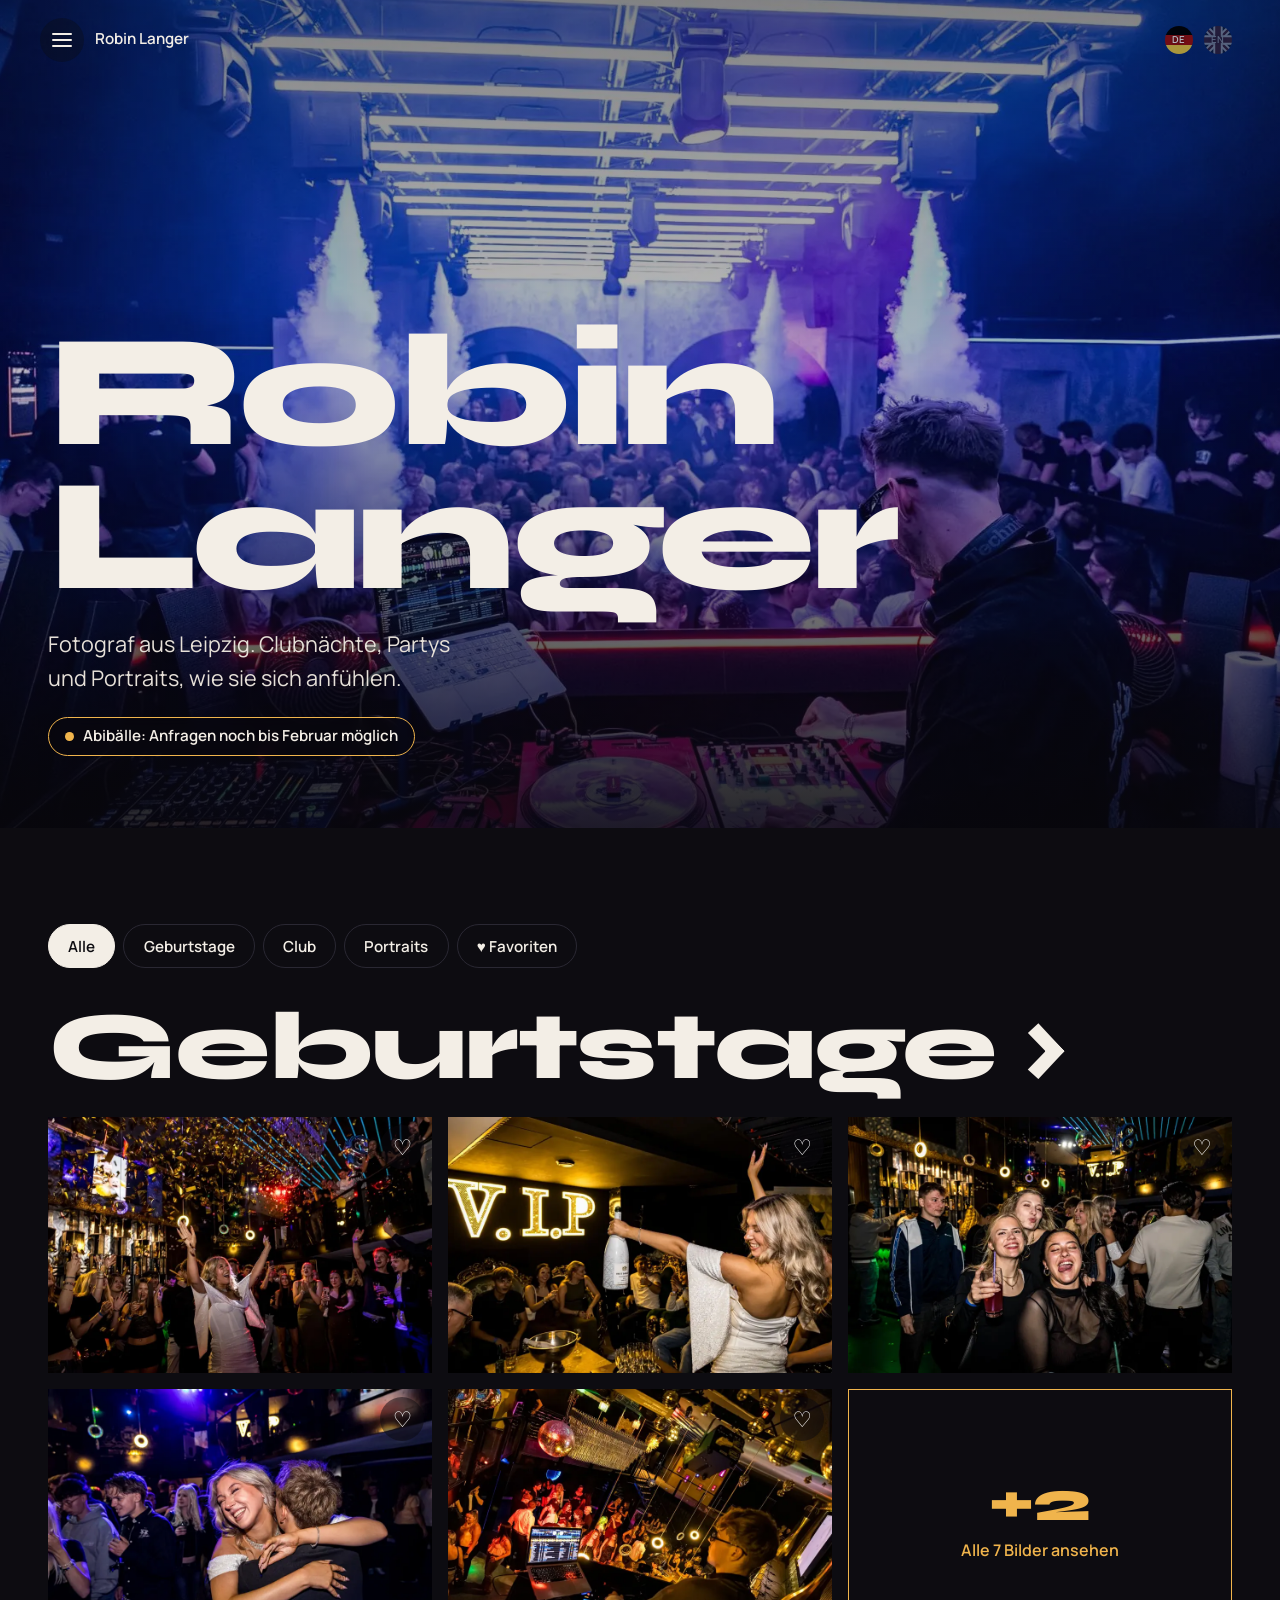
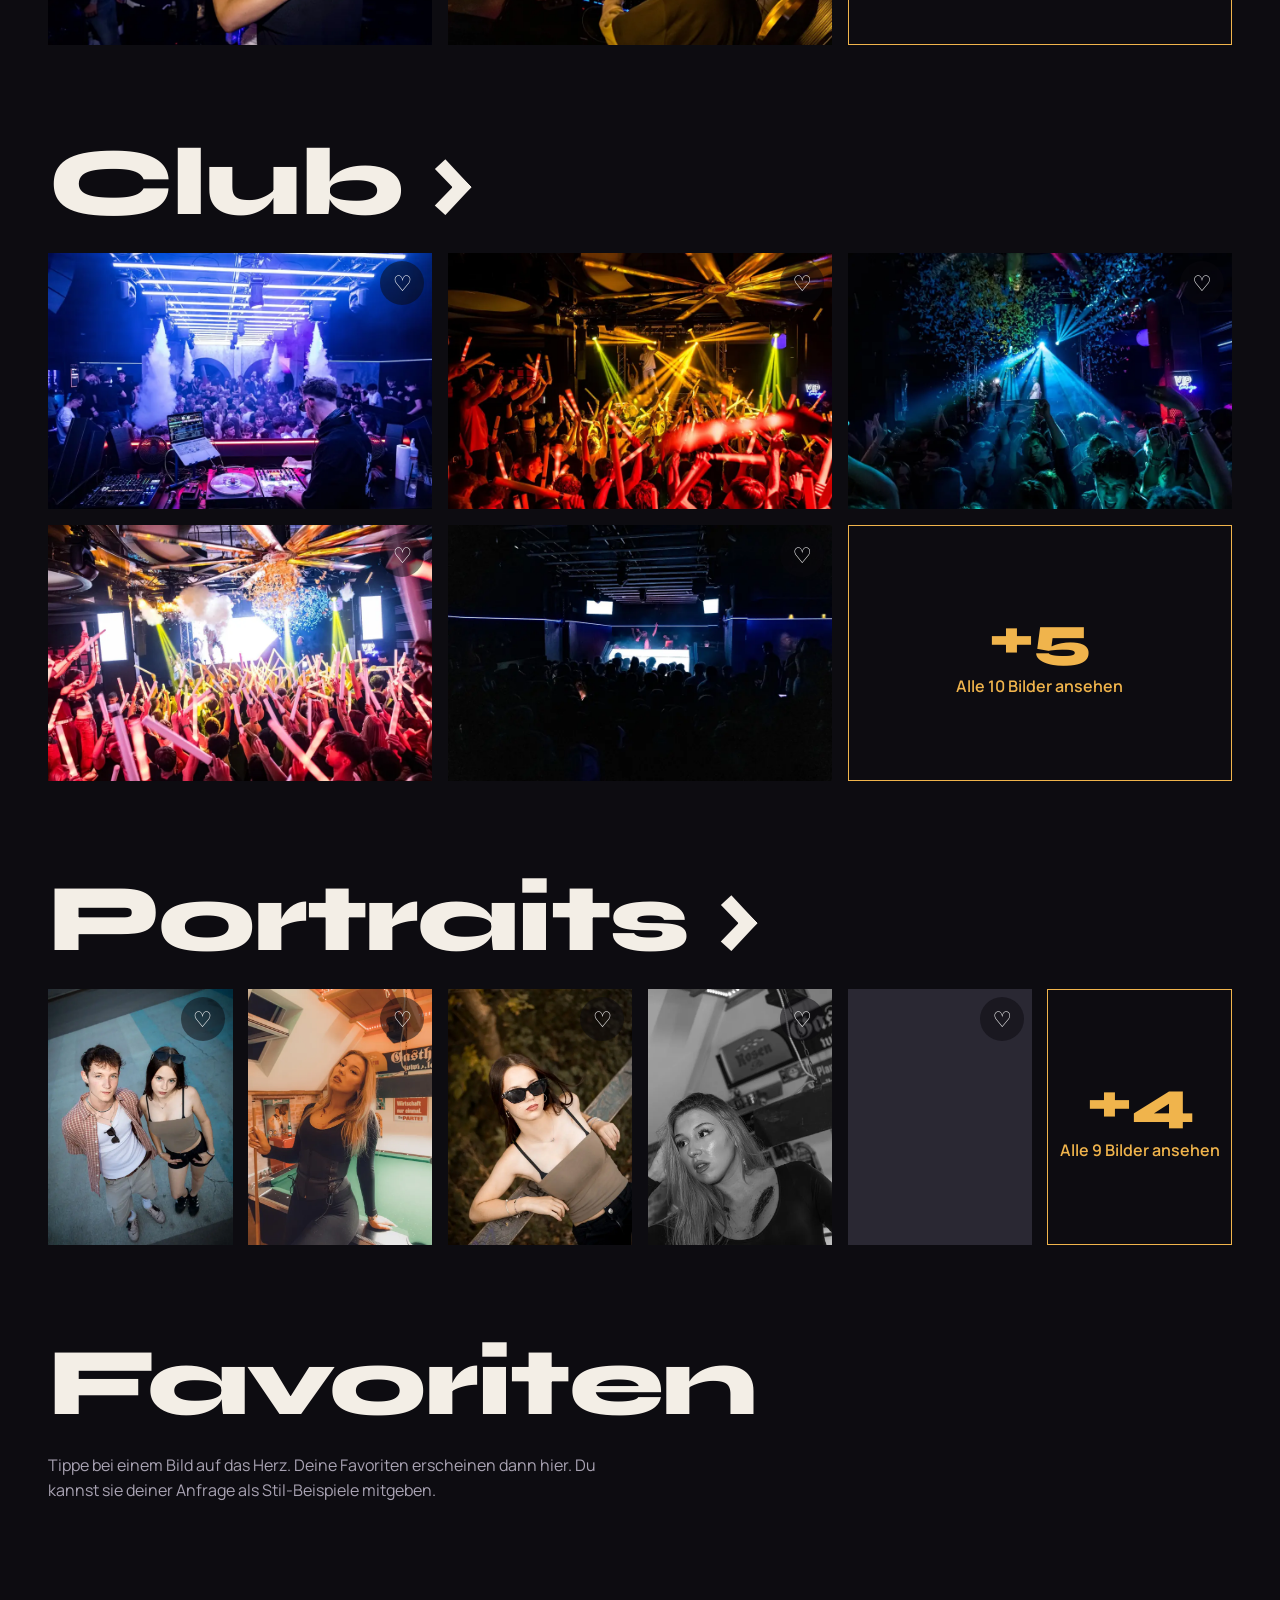
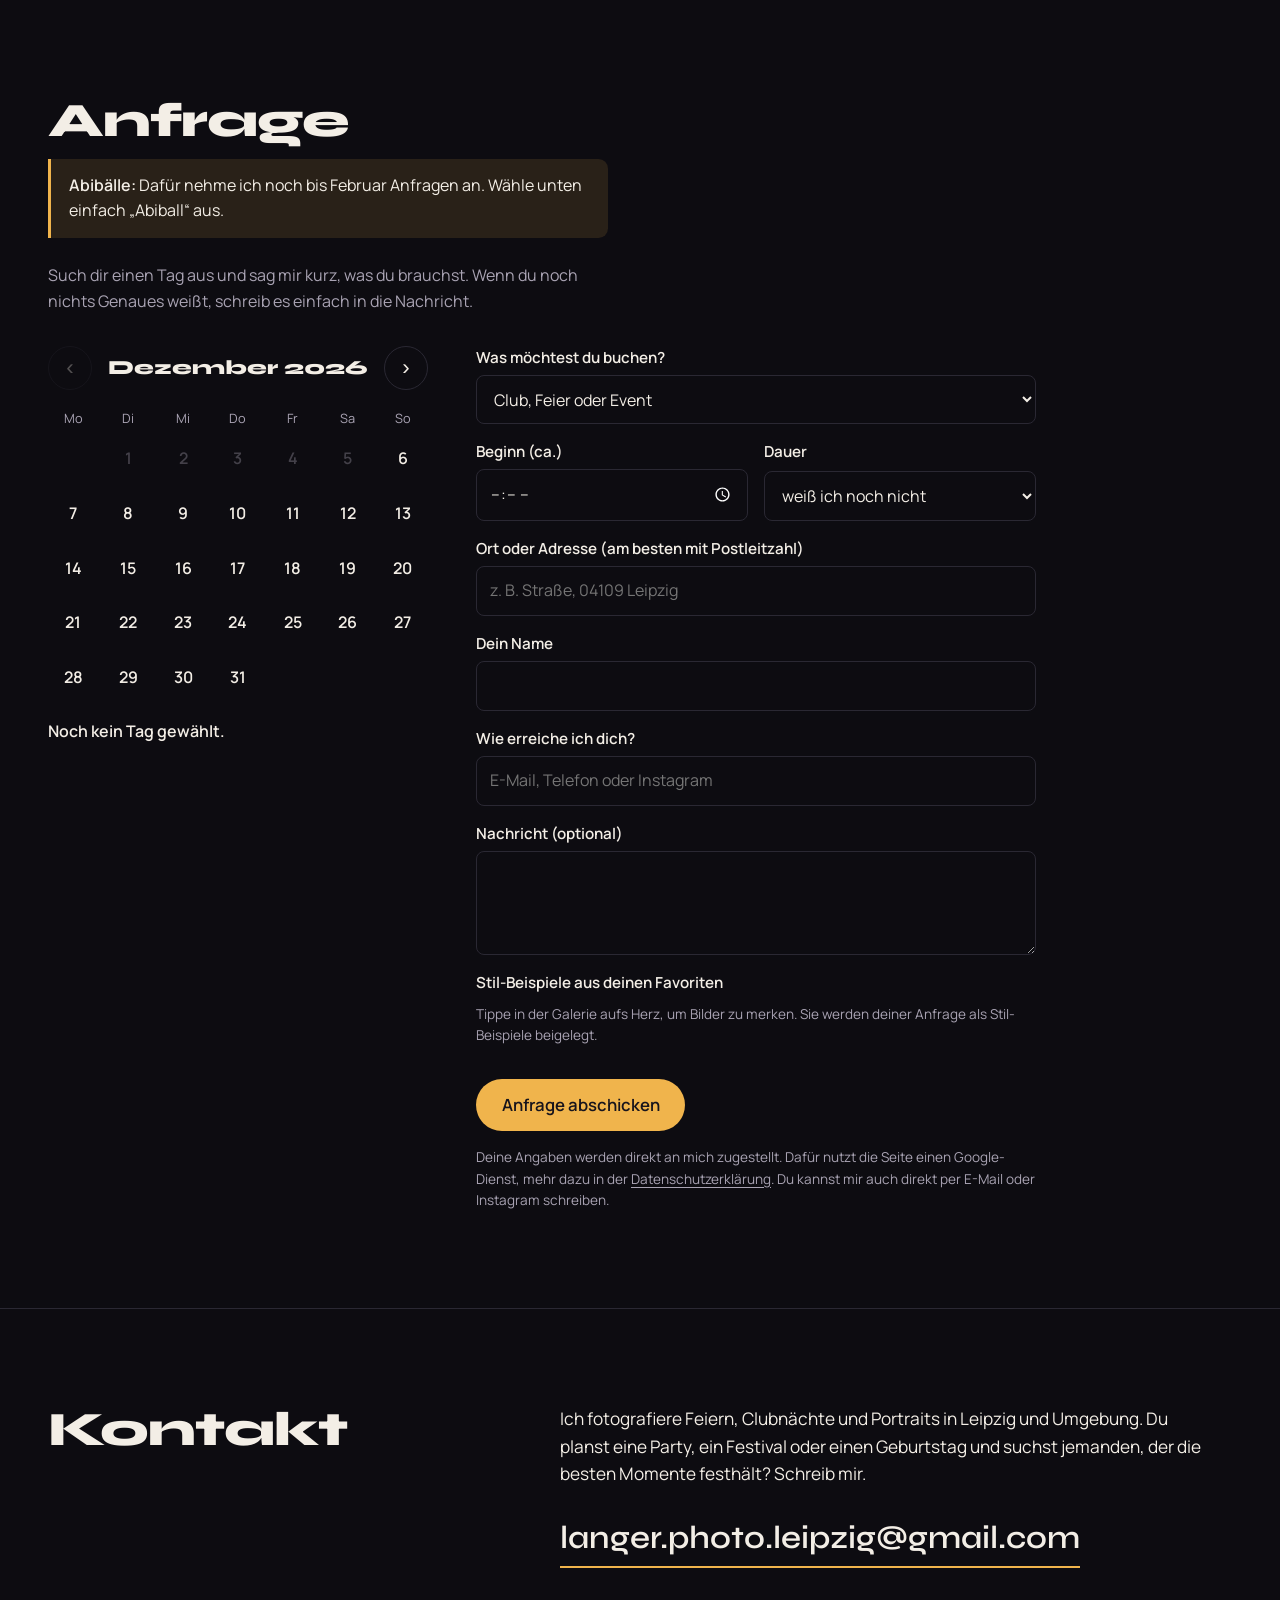
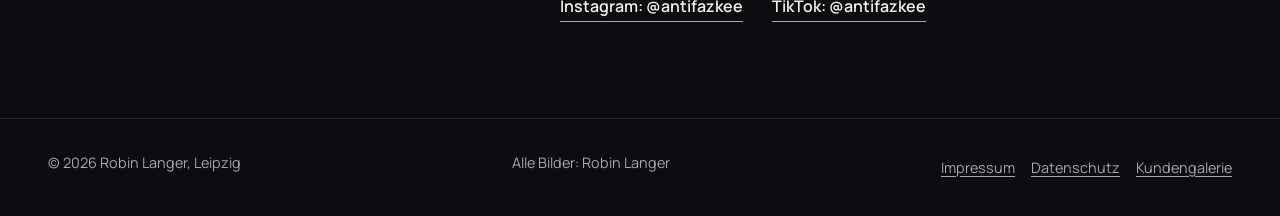
==== commit ea25fa9f: "Neues Favicon als echte Dateien (Google-Suche, Tab, iPhone) Das Icon stand bisher nur als data:-URI " ====
--- a/index.html
+++ b/index.html
@@ -9,7 +9,9 @@
 <meta name="theme-color" content="#0d0c11">
 <link rel="canonical" href="https://www.langer-photo.de/">
 <link rel="apple-touch-icon" href="/apple-touch-icon.png">
-<link rel="icon" href="data:image/svg+xml,%3Csvg xmlns='http://www.w3.org/2000/svg' viewBox='0 0 64 64'%3E%3Crect width='64' height='64' rx='14' fill='%230d0c11'/%3E%3Ctext x='32' y='43' font-family='Arial,Helvetica,sans-serif' font-size='30' font-weight='800' text-anchor='middle' fill='%23f0b44c'%3ERL%3C/text%3E%3C/svg%3E">
+<link rel="icon" href="/favicon.ico" sizes="48x48">
+<link rel="icon" type="image/svg+xml" href="/favicon.svg" sizes="any">
+<link rel="icon" type="image/png" href="/icon-192.png" sizes="192x192">
 <meta property="og:type" content="website">
 <meta property="og:site_name" content="Robin Langer Fotografie">
 <meta property="og:title" content="Robin Langer – Fotograf aus Leipzig">
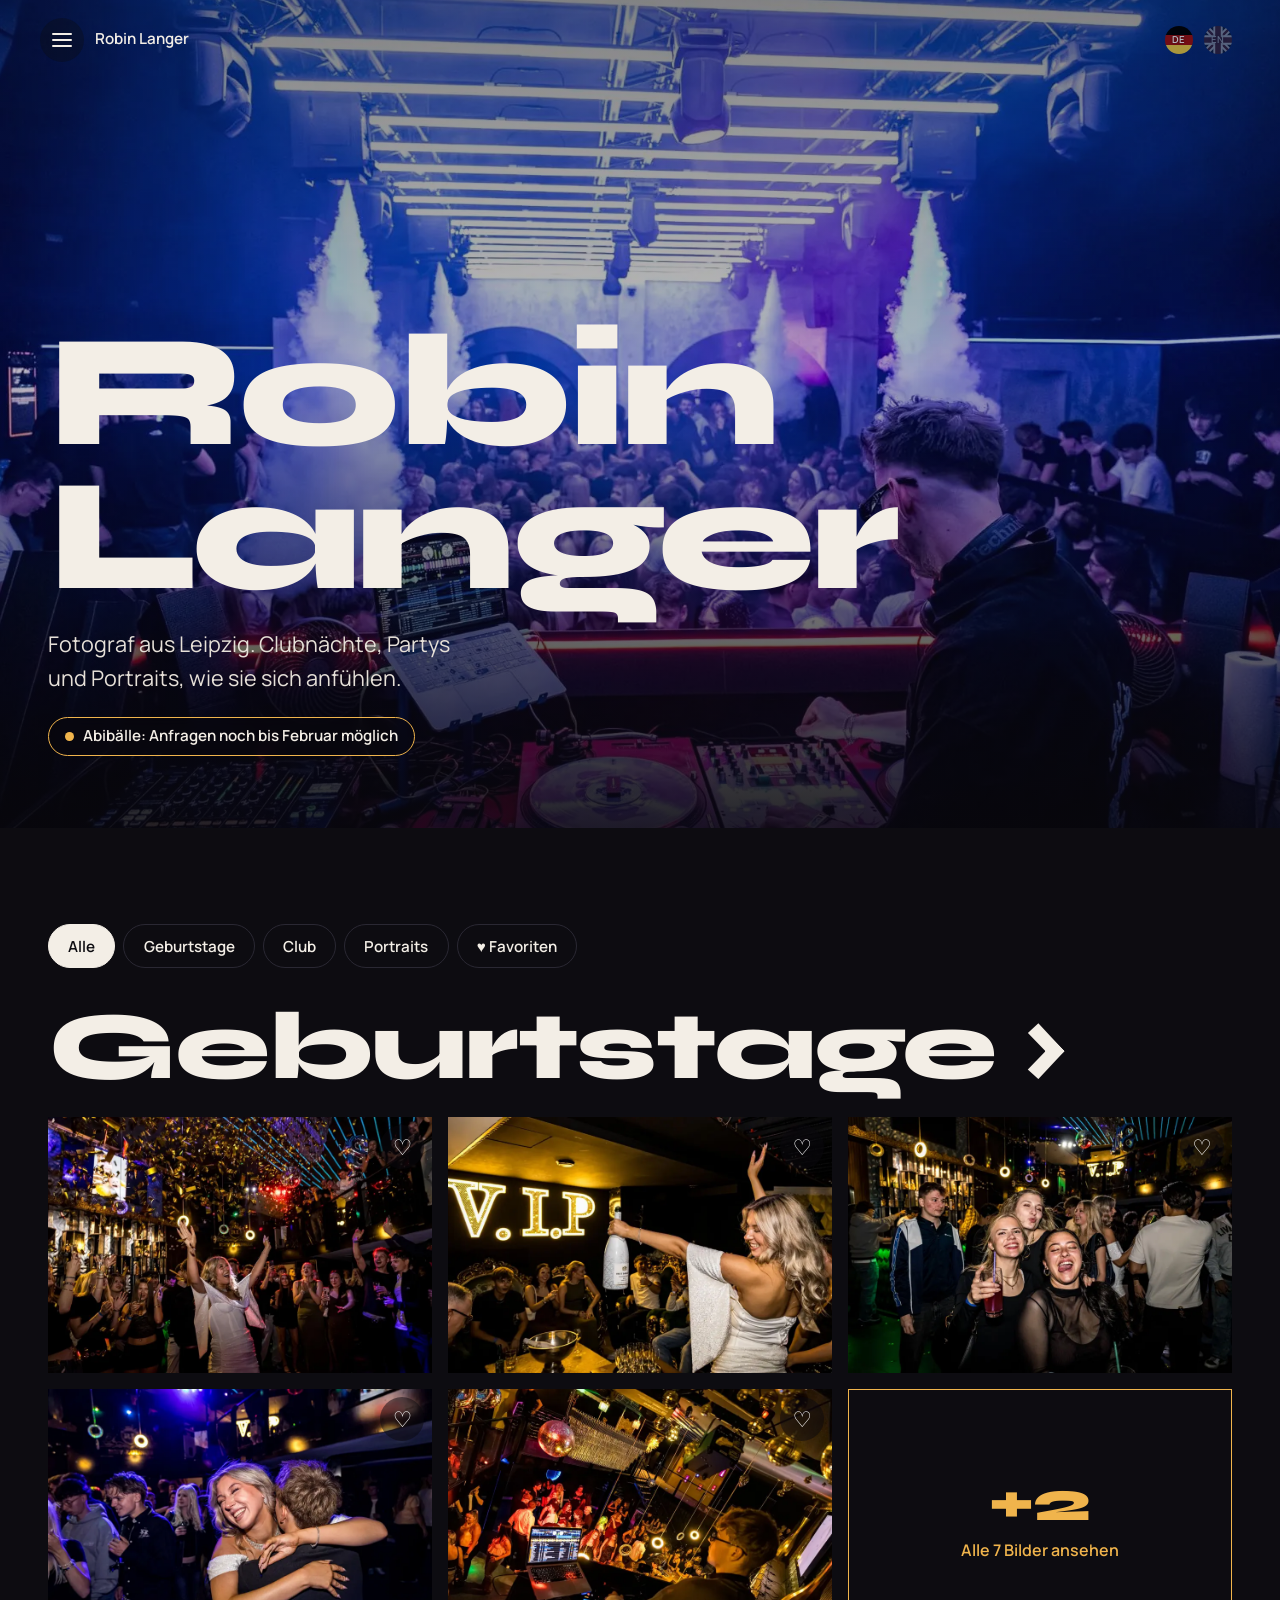
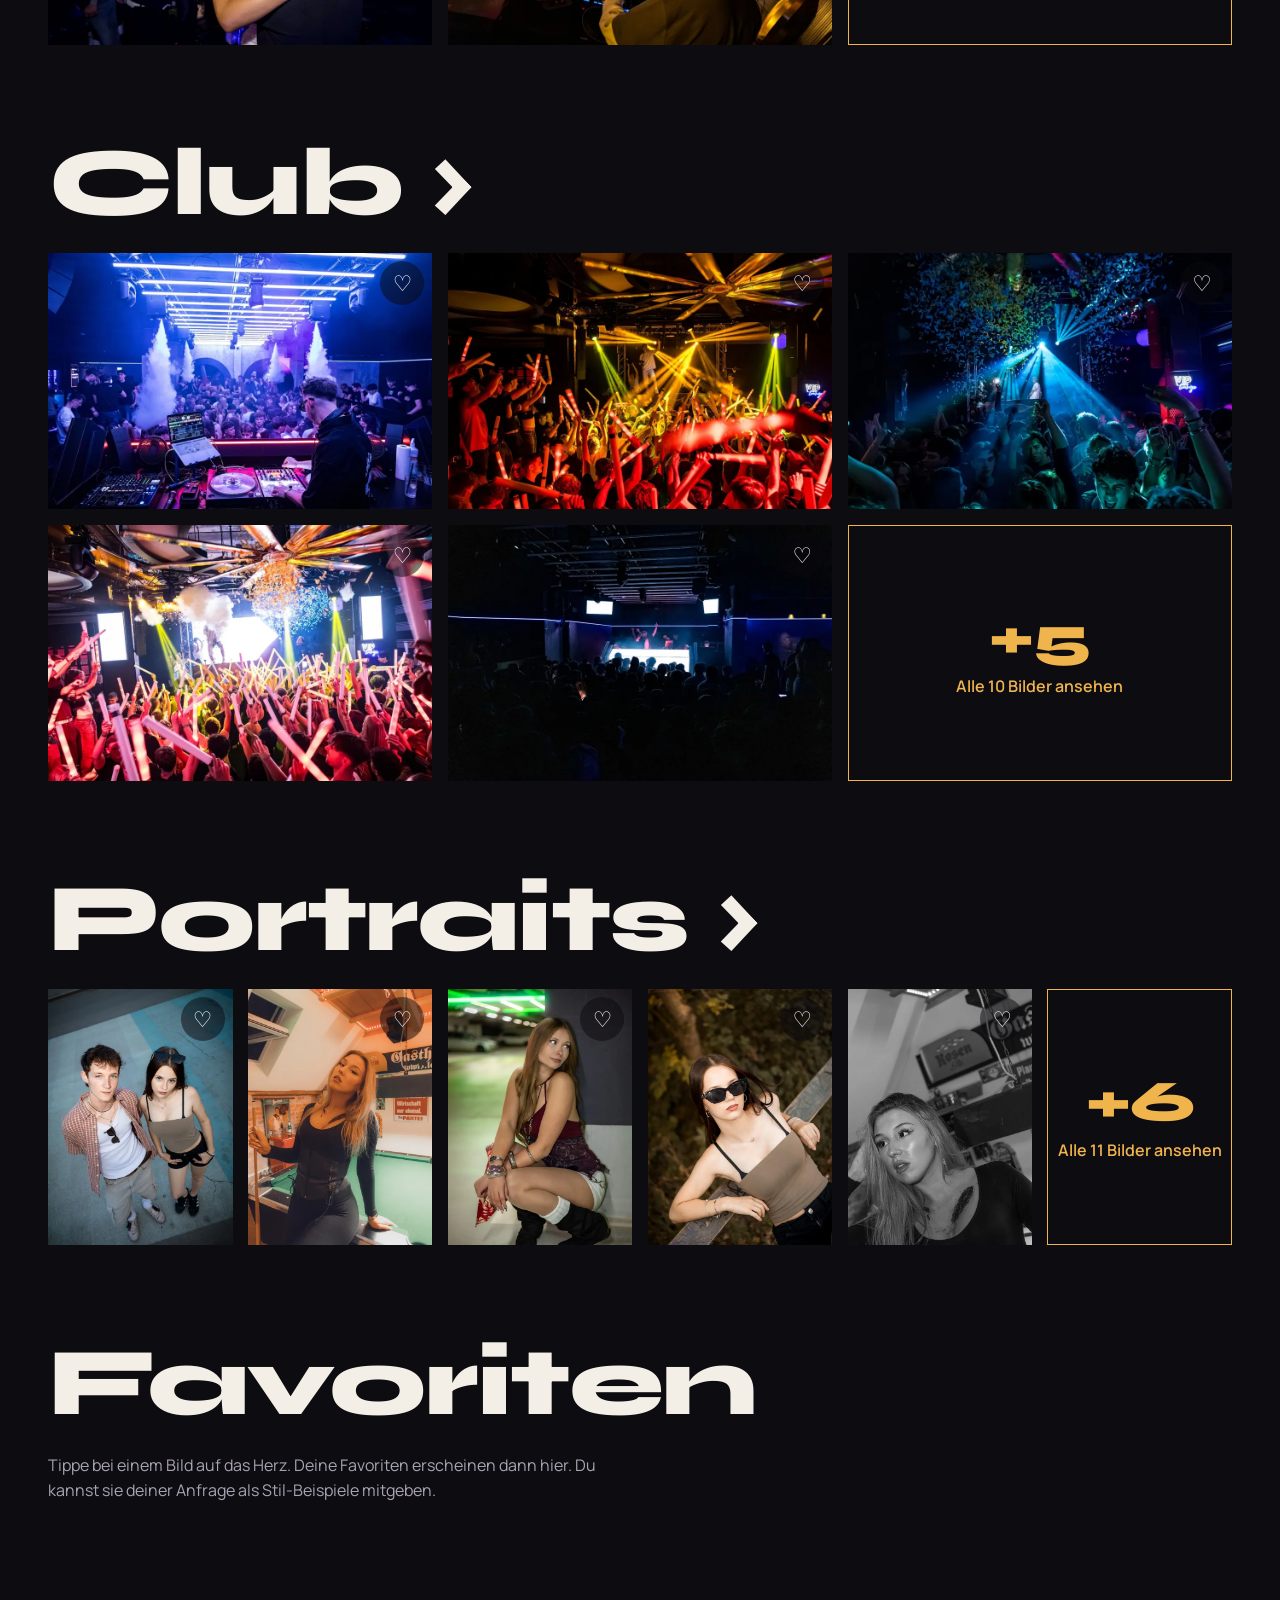
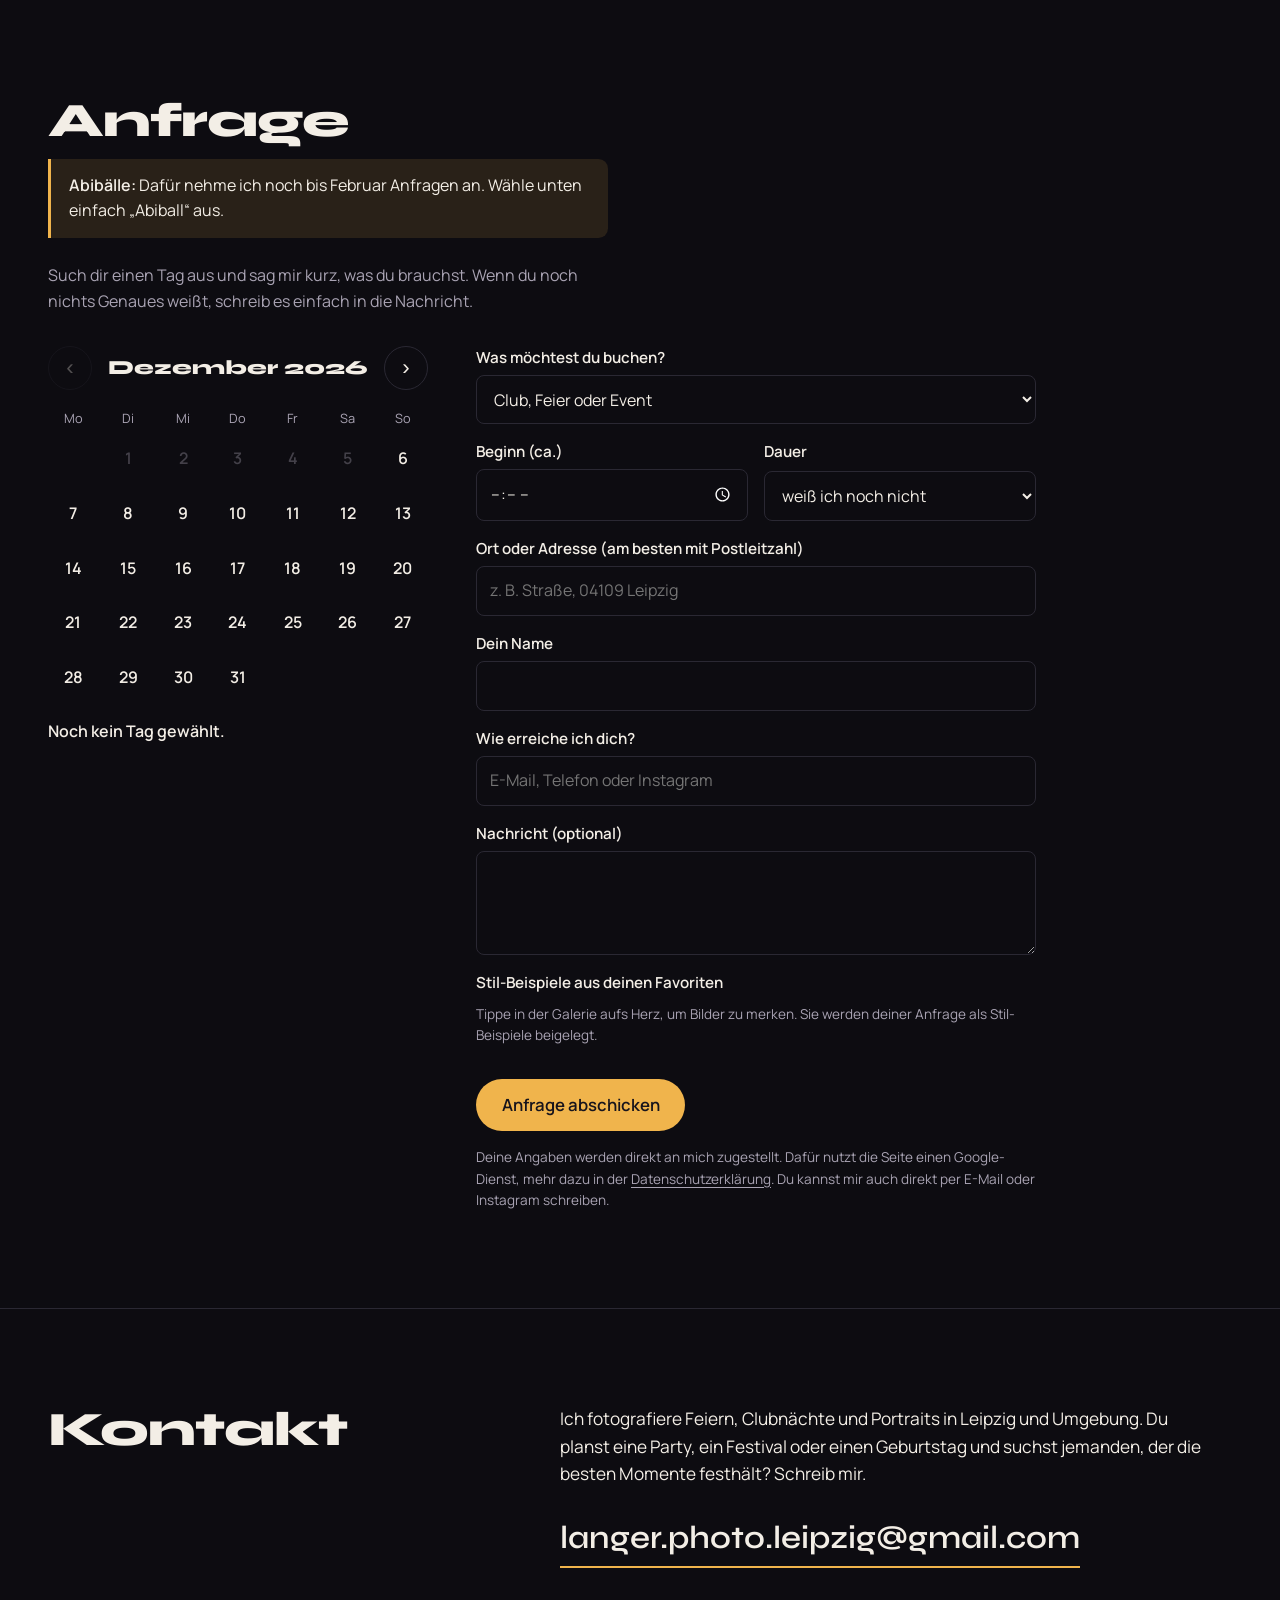
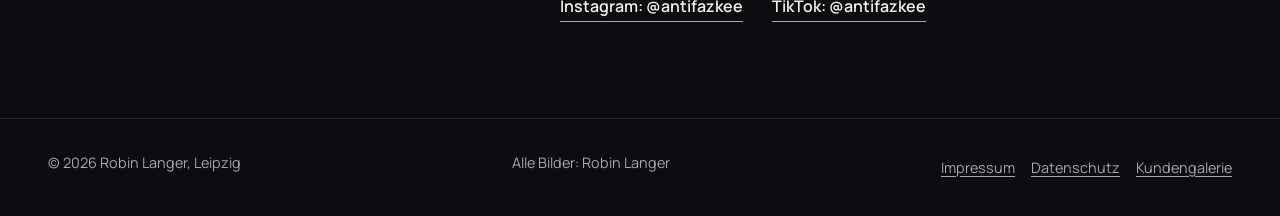
==== commit 035958f7: "Zwei neue Portraits (Parkhaus-Shooting) hinzugefuegt p27 (Schwarz-Weiss, Betonwand) und p28 (Farbe, " ====
--- a/index.html
+++ b/index.html
@@ -322,7 +322,7 @@
 <script id="i18n-js">
 (function(){
 var LANGS=['de','en','es','fr'],OFFER=['de','en'],LOC={de:'de-DE',en:'en-GB',es:'es-ES',fr:'fr-FR'},
-UI={"o.fail":["Das Senden hat gerade nicht geklappt.","Sending didn’t work just now.","Sending didn’t work just now.","Sending didn’t work just now."],"s.text":["Ich melde mich bei dir, sobald ich sie gelesen habe. Das ist die Nachricht, die ich bekommen habe:","I’ll get back to you as soon as I’ve read it. This is the message I received:","I’ll get back to you as soon as I’ve read it. This is the message I received:","I’ll get back to you as soon as I’ve read it. This is the message I received:"],"s.title":["Danke, deine Anfrage ist angekommen.","Thank you, your inquiry has arrived.","Thank you, your inquiry has arrived.","Thank you, your inquiry has arrived."],"e.contact":["Bitte gib an, wie ich dich erreiche (E-Mail, Telefon oder Instagram).","Please tell me how I can reach you (email, phone or Instagram).","Please tell me how I can reach you (email, phone or Instagram).","Please tell me how I can reach you (email, phone or Instagram)."],"f.sending":["Wird gesendet …","Sending …","Sending …","Sending …"],"menu.aria":["Hauptmenü","Main menu","Main menu","Main menu"],"menu.close":["Menü schließen","Close menu","Close menu","Close menu"],"menu.open":["Menü öffnen","Open menu","Open menu","Open menu"],"meta.desc":["Robin Langer – Fotograf aus Leipzig. Club- und Partyfotos, Geburtstage, Abibälle und Portraits. Jetzt Termin anfragen.", "Robin Langer – photographer from Leipzig, Germany. Club and party photography, birthdays, proms and portraits. Request a date now.", "Robin Langer – fotógrafo de Leipzig. Fotografía de clubes y fiestas, cumpleaños, bailes de graduación y retratos. Consulta tu fecha.", "Robin Langer – photographe à Leipzig. Photos de soirées en club, anniversaires, bals de fin d’études et portraits. Demande une date."],"title":["Robin Langer – Fotograf aus Leipzig","Robin Langer – Photographer from Leipzig","Robin Langer – Fotógrafo de Leipzig","Robin Langer – Photographe à Leipzig"],"lang.aria":["Sprache","Language","Idioma","Langue"],"nav.portfolio":["Portfolio","Portfolio","Portafolio","Portfolio"],"nav.request":["Anfrage","Inquiry","Consulta","Demande"],"nav.contact":["Kontakt","Contact","Contacto","Contact"],"hero.note":["Abibälle: Anfragen noch bis Februar möglich","Proms (Abibälle): inquiries still open until February","Bailes de graduación (Abibälle): consultas abiertas hasta febrero","Bals de fin d’études (Abibälle) : demandes possibles jusqu’en février"],"g.chips":["Kategorie filtern","Filter by category","Filtrar por categoría","Filtrer par catégorie"],"g.all":["Alle","All","Todo","Tout"],"g.fav":["♥ Favoriten","♥ Favorites","♥ Favoritos","♥ Favoris"],"g.favh":["Favoriten","Favorites","Favoritos","Favoris"],"g.favhint":["Tippe bei einem Bild auf das Herz. Deine Favoriten erscheinen dann hier. Du kannst sie deiner Anfrage als Stil-Beispiele mitgeben.","Tap the heart on a picture. Your favorites will then appear here. You can add them to your inquiry as style examples.","Toca el corazón en una foto. Tus favoritos aparecerán aquí. Puedes añadirlos a tu consulta como ejemplos de estilo.","Appuie sur le cœur d’une photo. Tes favoris apparaîtront alors ici. Tu peux les joindre à ta demande comme exemples de style."],"g.allfav":["Alle {n} Favoriten ansehen","View all {n} favorites","Ver los {n} favoritos","Voir les {n} favoris"],"g.allpics":["Alle {n} Bilder ansehen","View all {n} pictures","Ver las {n} fotos","Voir les {n} photos"],"g.askfav":["Mit diesen Bildern anfragen","Inquire with these pictures","Consultar con estas fotos","Demander avec ces photos"],"g.back":["Zurück zur Übersicht","Back to overview","Volver al resumen","Retour à l’aperçu"],"g.zoom":["Bild vergrößern","Enlarge picture","Ampliar foto","Agrandir la photo"],"g.favadd":["Zu Favoriten hinzufügen","Add to favorites","Añadir a favoritos","Ajouter aux favoris"],"g.favrem":["Aus Favoriten entfernen","Remove from favorites","Quitar de favoritos","Retirer des favoris"],"g.remove":["Entfernen","Remove","Quitar","Retirer"],"pill.one":[" gemerkt, jetzt anfragen"," favorite, inquire now"," favorito, consultar ahora"," favori, demander maintenant"],"pill.many":[" gemerkt, jetzt anfragen"," favorites, inquire now"," favoritos, consultar ahora"," favoris, demander maintenant"],"lb.aria":["Bildansicht","Image view","Vista de imagen","Vue de l’image"],"lb.close":["Schließen","Close","Cerrar","Fermer"],"lb.prev":["Vorheriges Bild","Previous picture","Foto anterior","Photo précédente"],"lb.next":["Nächstes Bild","Next picture","Foto siguiente","Photo suivante"],"lb.fav":["Merken","Save","Guardar","Garder"],"lb.faved":["Gemerkt","Saved","Guardada","Gardée"],"lb.share":["Teilen","Share","Compartir","Partager"],"lb.ask":["So etwas anfragen","Inquire about something like this","Consultar algo así","Demander quelque chose comme ça"],"t.removed":["Aus Favoriten entfernt","Removed from favorites","Quitado de favoritos","Retiré des favoris"],"t.added":["Gemerkt","Saved","Guardada","Gardée"],"t.copied":["Link kopiert","Link copied","Enlace copiado","Lien copié"],"t.noshare":["Teilen ist hier nicht verfügbar","Sharing isn’t available here","Compartir no está disponible aquí","Le partage n’est pas disponible ici"],"t.style":["Als Stil-Beispiel hinzugefügt","Added as a style example","Añadida como ejemplo de estilo","Ajoutée comme exemple de style"],"share.text":["Foto von Robin Langer, Fotograf aus Leipzig. Instagram: @antifazkee","Photo by Robin Langer, photographer from Leipzig. Instagram: @antifazkee","Foto de Robin Langer, fotógrafo de Leipzig. Instagram: @antifazkee","Photo de Robin Langer, photographe à Leipzig. Instagram : @antifazkee"],"req.h":["Anfrage","Inquiry","Consulta","Demande"],"req.note":["<b>Abibälle:<\/b> Dafür nehme ich noch bis Februar Anfragen an. Wähle unten einfach „Abiball“ aus.","<b>Proms (Abibälle):<\/b> I’m still taking inquiries for these until February. Just choose “Abiball” below.","<b>Bailes de graduación (Abibälle):<\/b> Todavía acepto consultas hasta febrero. Elige simplemente «Abiball» más abajo.","<b>Bals de fin d’études (Abibälle) :<\/b> Je prends encore des demandes jusqu’en février. Choisis simplement « Abiball » plus bas."],"req.intro":["Such dir einen Tag aus und sag mir kurz, was du brauchst. Wenn du noch nichts Genaues weißt, schreib es einfach in die Nachricht.","Pick a day and tell me briefly what you need. If you don’t know the details yet, just write it in the message.","Elige un día y cuéntame brevemente qué necesitas. Si todavía no sabes los detalles, escríbelo simplemente en el mensaje.","Choisis un jour et dis-moi brièvement ce dont tu as besoin. Si tu ne sais pas encore les détails, écris-le simplement dans le message."],"cal.prev":["Vorheriger Monat","Previous month","Mes anterior","Mois précédent"],"cal.next":["Nächster Monat","Next month","Mes siguiente","Mois suivant"],"cal.none":["Noch kein Tag gewählt.","No day selected yet.","Todavía no has elegido ningún día.","Aucun jour choisi pour l’instant."],"cal.picked":["Gewählter Tag: {d}","Selected day: {d}","Día elegido: {d}","Jour choisi : {d}"],"cal.wd":["Mo,Di,Mi,Do,Fr,Sa,So","Mo,Tu,We,Th,Fr,Sa,Su","lu,ma,mi,ju,vi,sá,do","lu,ma,me,je,ve,sa,di"],"cal.mon":["Januar,Februar,März,April,Mai,Juni,Juli,August,September,Oktober,November,Dezember","January,February,March,April,May,June,July,August,September,October,November,December","Enero,Febrero,Marzo,Abril,Mayo,Junio,Julio,Agosto,Septiembre,Octubre,Noviembre,Diciembre","Janvier,Février,Mars,Avril,Mai,Juin,Juillet,Août,Septembre,Octobre,Novembre,Décembre"],"f.art":["Was möchtest du buchen?","What would you like to book?","¿Qué quieres reservar?","Que souhaites-tu réserver ?"],"a.club":["Club, Feier oder Event","Club, party or event","Club, fiesta o evento","Club, fête ou événement"],"a.abi":["Abiball","Abiball (prom)","Abiball (baile de graduación)","Abiball (bal de fin d’études)"],"a.shoot":["Shooting","Photo shoot","Sesión de fotos","Shooting photo"],"a.other":["Etwas anderes","Something else","Otra cosa","Autre chose"],"f.time":["Beginn (ca.)","Start (approx.)","Inicio (aprox.)","Début (approx.)"],"f.dur":["Dauer","Duration","Duración","Durée"],"d.unknown":["weiß ich noch nicht","not sure yet","todavía no lo sé","je ne sais pas encore"],"d.1":["1 Stunde","1 hour","1 hora","1 heure"],"d.more":["mehr als 12 Stunden","more than 12 hours","más de 12 horas","plus de 12 heures"],"f.place":["Ort oder Adresse (am besten mit Postleitzahl)","Place or address (ideally with postcode)","Lugar o dirección (mejor con código postal)","Lieu ou adresse (de préférence avec le code postal)"],"f.place.ph":["z. B. Straße, 04109 Leipzig","e.g. street, 04109 Leipzig","p. ej. calle, 04109 Leipzig","p. ex. rue, 04109 Leipzig"],"f.name":["Dein Name","Your name","Tu nombre","Ton nom"],"f.contact":["Wie erreiche ich dich?","How can I reach you?","How can I reach you?","How can I reach you?"],"f.contact.ph":["E-Mail, Telefon oder Instagram","Email, phone or Instagram","Email, phone or Instagram","Email, phone or Instagram"],"f.msg":["Nachricht (optional)","Message (optional)","Mensaje (opcional)","Message (facultatif)"],"f.refs":["Stil-Beispiele aus deinen Favoriten","Style examples from your favorites","Ejemplos de estilo de tus favoritos","Exemples de style de tes favoris"],"f.refhint":["Tippe in der Galerie aufs Herz, um Bilder zu merken. Sie werden deiner Anfrage als Stil-Beispiele beigelegt.","Tap the heart in the gallery to save pictures. They will be added to your inquiry as style examples.","Toca el corazón en la galería para guardar fotos. Se añadirán a tu consulta como ejemplos de estilo.","Appuie sur le cœur dans la galerie pour garder des photos. Elles seront jointes à ta demande comme exemples de style."],"f.send":["Anfrage abschicken","Send inquiry","Send inquiry","Send inquiry"],"f.hint":["Deine Angaben werden direkt an mich zugestellt. Dafür nutzt die Seite einen Google-Dienst, mehr dazu in der <a href=\"#datenschutz\" data-legal=\"datenschutz\">Datenschutzerklärung<\/a>. Du kannst mir auch direkt per E-Mail oder Instagram schreiben.","Your details are delivered straight to me. The page uses a Google service for this, see the <a href=\"#datenschutz\" data-legal=\"datenschutz\">privacy policy<\/a> for details. You can also write to me directly by email or Instagram.","Your details are delivered straight to me. The page uses a Google service for this, see the <a href=\"#datenschutz\" data-legal=\"datenschutz\">privacy policy<\/a> for details. You can also write to me directly by email or Instagram.","Your details are delivered straight to me. The page uses a Google service for this, see the <a href=\"#datenschutz\" data-legal=\"datenschutz\">privacy policy<\/a> for details. You can also write to me directly by email or Instagram."],"e.day":["Bitte wähle einen Tag im Kalender.","Please choose a day in the calendar.","Por favor, elige un día en el calendario.","Choisis un jour dans le calendrier, s’il te plaît."],"e.name":["Bitte gib deinen Namen an.","Please enter your name.","Por favor, indica tu nombre.","Indique ton nom, s’il te plaît."],"o.title":["Deine Anfrage ist noch nicht abgeschickt.","Your inquiry has not been sent yet.","Tu consulta todavía no se ha enviado.","Ta demande n’a pas encore été envoyée."],"o.ok":["Wähle einen Weg. Erst wenn du dort auf „Senden“ drückst, kommt die Anfrage bei mir an.","Choose a way to send it. Your inquiry only reaches me once you press “Send” there.","Elige una vía. Tu consulta solo me llegará cuando pulses «Enviar» allí.","Choisis un moyen. Ta demande ne m’arrive que lorsque tu appuies sur « Envoyer » là-bas."],"o.mail":["E-Mail-Programm öffnen","Open email app","Abrir programa de correo","Ouvrir l’application e-mail"],"o.gmail":["In Gmail öffnen","Open in Gmail","Abrir en Gmail","Ouvrir dans Gmail"],"o.copy":["Text kopieren","Copy text","Copiar texto","Copier le texte"],"o.insta":["Per Instagram schreiben","Message on Instagram","Escribir por Instagram","Écrire sur Instagram"],"o.msg":["Deine Nachricht","Your message","Tu mensaje","Ton message"],"o.alt1":["Oder schreib direkt an ","Or write directly to ","O escribe directamente a ","Ou écris directement à "],"o.alt2":[" und füge den Text ein."," and paste the text."," y pega el texto."," et colle le texte."],"o.copied":["Text kopiert. Füge ihn jetzt in eine E-Mail oder Instagram-Nachricht ein.","Text copied. Now paste it into an email or Instagram message.","Texto copiado. Pégalo ahora en un correo o en un mensaje de Instagram.","Texte copié. Colle-le maintenant dans un e-mail ou un message Instagram."],"o.copyfail":["Kopieren hat nicht geklappt. Der Text unten ist markiert, kopiere ihn von Hand.","Copying didn’t work. The text below is selected, please copy it manually.","No se pudo copiar. El texto de abajo está seleccionado, cópialo a mano.","La copie n’a pas fonctionné. Le texte ci-dessous est sélectionné, copie-le à la main."],"m.hello":["Hallo Robin,","Hi Robin,","Hola Robin,","Bonjour Robin,"],"m.intro":["ich möchte gern eine Anfrage stellen.","I’d like to make an inquiry.","me gustaría hacer una consulta.","j’aimerais te faire une demande."],"m.what":["Was: {v}","What: {v}","Qué: {v}","Quoi : {v}"],"m.day":["Tag: {v}","Day: {v}","Día: {v}","Jour : {v}"],"m.start":["Beginn (ca.): {t} Uhr","Start (approx.): {t}","Inicio (aprox.): {t} h","Début (approx.) : {t}"],"m.dur":["Dauer: {v}","Duration: {v}","Duración: {v}","Durée : {v}"],"m.until":[" (bis ca. {e} Uhr)"," (until approx. {e})"," (hasta las {e} aprox.)"," (jusqu’à {e} environ)"],"m.place":["Ort: {v}","Location: {v}","Lugar: {v}","Lieu : {v}"],"m.msg":["Nachricht:","Message:","Mensaje:","Message :"],"m.favs":["Diese Bilder aus deinem Portfolio gefallen mir besonders:","I especially like these pictures from your portfolio:","Me gustan especialmente estas fotos de tu portafolio:","J’aime particulièrement ces photos de ton portfolio :"],"m.favline":["– {cat}, Bild {n}","– {cat}, picture {n}","– {cat}, foto {n}","– {cat}, photo {n}"],"m.gallery":["Galerie","Gallery","Galería","Galerie"],"m.name":["Name: {v}","Name: {v}","Nombre: {v}","Nom : {v}"],"m.contact":["Erreichbar unter: {v}","You can reach me at: {v}","Puedes contactarme en: {v}","Tu peux me joindre à : {v}"],"m.subject":["Anfrage: {art} am {date}","Inquiry: {art} on {date}","Consulta: {art} el {date}","Demande : {art} le {date}"],"m.to":["An: ","To: ","Para: ","À : "],"m.subjl":["Betreff: ","Subject: ","Asunto: ","Objet : "],"k.h":["Kontakt","Contact","Contacto","Contact"],"ft.credit":["Alle Bilder: Robin Langer","All photos: Robin Langer","Todas las fotos: Robin Langer","Toutes les photos : Robin Langer"],"ft.imp":["Impressum","Legal notice","Aviso legal","Mentions légales"],"ft.dsg":["Datenschutz","Privacy","Privacidad","Confidentialité"],"ft.gal":["Kundengalerie","Client gallery","Galería de clientes","Galerie client"],"imp.title":["Impressum","Legal notice","Aviso legal","Mentions légales"],"dsg.title":["Datenschutz","Privacy policy","Política de privacidad","Politique de confidentialité"],"legal.note":["","Convenience translation. The German version is legally binding.","Traducción de cortesía. La versión alemana es la jurídicamente vinculante.","Traduction fournie à titre indicatif. Seule la version allemande fait foi."],"d.2":["2 Stunden","2 hours","2 horas","2 heures"],"d.3":["3 Stunden","3 hours","3 horas","3 heures"],"d.4":["4 Stunden","4 hours","4 horas","4 heures"],"d.5":["5 Stunden","5 hours","5 horas","5 heures"],"d.6":["6 Stunden","6 hours","6 horas","6 heures"],"d.7":["7 Stunden","7 hours","7 horas","7 heures"],"d.8":["8 Stunden","8 hours","8 horas","8 heures"],"d.9":["9 Stunden","9 hours","9 horas","9 heures"],"d.10":["10 Stunden","10 hours","10 horas","10 heures"],"d.11":["11 Stunden","11 hours","11 horas","11 heures"],"d.12":["12 Stunden","12 hours","12 horas","12 heures"]},TX={"Schwarz-Weiß-Portrait einer Frau mit langen blonden Haaren, die mit leicht geneigtem Kopf in die Kamera schaut":["Black-and-white portrait of a woman with long blonde hair looking into the camera with her head slightly tilted", "Black-and-white portrait of a woman with long blonde hair looking into the camera with her head slightly tilted", "Black-and-white portrait of a woman with long blonde hair looking into the camera with her head slightly tilted"],"Schwarz-Weiß-Portrait einer Frau mit langen blonden Haaren, die zur Seite schaut und eine Hand im Haar hat":["Black-and-white portrait of a woman with long blonde hair looking to the side with one hand in her hair", "Black-and-white portrait of a woman with long blonde hair looking to the side with one hand in her hair", "Black-and-white portrait of a woman with long blonde hair looking to the side with one hand in her hair"],"Portrait einer Frau mit langen blonden Haaren, die sich an einen Billardtisch lehnt und einen Queue hält, in warmem orangefarbenem Licht":["Portrait of a woman with long blonde hair leaning on a pool table and holding a cue, in warm orange light", "Portrait of a woman with long blonde hair leaning on a pool table and holding a cue, in warm orange light", "Portrait of a woman with long blonde hair leaning on a pool table and holding a cue, in warm orange light"],"Champagner in der VIP-Lounge":["Champagne in the VIP lounge", "Champagne in the VIP lounge", "Champagne in the VIP lounge"],"Leuchtstäbe und Lichtstrahlen auf der Tanzfläche":["Glow sticks and beams of light on the dance floor", "Glow sticks and beams of light on the dance floor", "Glow sticks and beams of light on the dance floor"],"Dunkler Club mit blauen Lichtleisten und tanzender Crowd":["Dark club with blue light bars and a dancing crowd", "Dark club with blue light bars and a dancing crowd", "Dark club with blue light bars and a dancing crowd"],"Gruppe tanzt unter grünen und gelben Lasern":["Group dancing under green and yellow lasers", "Group dancing under green and yellow lasers", "Group dancing under green and yellow lasers"],"Rot beleuchtete Crowd vor der Bühne":["Red-lit crowd in front of the stage", "Red-lit crowd in front of the stage", "Red-lit crowd in front of the stage"],"DJ am Pult mit Nebelfontänen und blauen Lichtern":["DJ at the decks with fog fountains and blue lights", "DJ at the decks with fog fountains and blue lights", "DJ at the decks with fog fountains and blue lights"],"Gast streckt die Zunge raus und jubelt in die Kamera":["Guest sticking out their tongue and cheering at the camera", "Guest sticking out their tongue and cheering at the camera", "Guest sticking out their tongue and cheering at the camera"],"Nebelkanone über der Crowd im violetten Licht":["Fog cannon above the crowd in purple light", "Fog cannon above the crowd in purple light", "Fog cannon above the crowd in purple light"],"Zwei Personen von oben fotografiert":["Two people photographed from above", "Two people photographed from above", "Two people photographed from above"],"Portrait einer jungen Frau am Wasser":["Portrait of a young woman by the water", "Portrait of a young woman by the water", "Portrait of a young woman by the water"],"Portrait einer jungen Frau mit Sonnenbrille":["Portrait of a young woman wearing sunglasses", "Portrait of a young woman wearing sunglasses", "Portrait of a young woman wearing sunglasses"],"Portrait eines jungen Mannes im Gegenlicht der Abendsonne":["Portrait of a young man in the backlight of the evening sun", "Portrait of a young man in the backlight of the evening sun", "Portrait of a young man in the backlight of the evening sun"],"Freunde lachen gemeinsam auf der Feier":["Friends laughing together at the party", "Friends laughing together at the party", "Friends laughing together at the party"],"Zwei Gäste umarmen sich lachend":["Two guests hugging and laughing", "Two guests hugging and laughing", "Two guests hugging and laughing"],"DJ am Pult mit Discokugel, von oben fotografiert":["DJ at the decks with a disco ball, seen from above", "DJ at the decks with a disco ball, seen from above", "DJ at the decks with a disco ball, seen from above"],"Blick von oben auf die Tanzfläche":["View of the dance floor from above", "View of the dance floor from above", "View of the dance floor from above"],"Gäste tanzen auf goldenem Konfetti, von oben fotografiert":["Guests dancing on golden confetti, seen from above", "Guests dancing on golden confetti, seen from above", "Guests dancing on golden confetti, seen from above"],"Portrait einer Frau im weißen Kleid auf einer Wiese":["Portrait of a woman in a white dress in a meadow", "Portrait of a woman in a white dress in a meadow", "Portrait of a woman in a white dress in a meadow"],"Frau im weißen Kleid von hinten in einem Blumenfeld":["Woman in a white dress seen from behind in a flower field", "Woman in a white dress seen from behind in a flower field", "Woman in a white dress seen from behind in a flower field"],"Fotograf aus Leipzig. Clubnächte, Partys und Portraits, wie sie sich anfühlen.":["Photographer from Leipzig. Club nights, parties and portraits, just the way they feel.","Fotógrafo de Leipzig. Noches de club, fiestas y retratos, tal como se sienten.","Photographe à Leipzig. Soirées en club, fêtes et portraits, tels qu’on les ressent."],"Ich fotografiere Feiern, Clubnächte und Portraits in Leipzig und Umgebung. Du planst eine Party, ein Festival oder einen Geburtstag und suchst jemanden, der die besten Momente festhält? Schreib mir.":["I photograph parties, club nights and portraits in Leipzig and the surrounding area. Planning a party, a festival or a birthday and looking for someone to capture the best moments? Write to me.","Fotografío fiestas, noches de club y retratos en Leipzig y alrededores. ¿Estás organizando una fiesta, un festival o un cumpleaños y buscas a alguien que capture los mejores momentos? Escríbeme.","Je photographie des fêtes, des soirées en club et des portraits à Leipzig et dans les environs. Tu organises une fête, un festival ou un anniversaire et tu cherches quelqu’un pour immortaliser les meilleurs moments ? Écris-moi."],"DJ-Set mit Nebelfontänen im Club":["DJ set with fog fountains in the club","Set de DJ con fuentes de niebla en el club","Set de DJ avec jets de brouillard dans le club"],"Goldkonfetti beim Geburtstag":["Gold confetti at a birthday party","Confeti dorado en un cumpleaños","Confettis dorés à une fête d’anniversaire"],"Leuchtstäbe und Lichtstrahlen auf der Tanzfläche":["Glow sticks and light beams on the dance floor","Varitas luminosas y rayos de luz en la pista de baile","Bâtons lumineux et faisceaux de lumière sur la piste de danse"],"Champagner in der VIP-Lounge":["Champagne in the VIP lounge","Champán en la zona VIP","Champagne dans le carré VIP"],"Blaues Konfetti über der Crowd":["Blue confetti over the crowd","Confeti azul sobre el público","Confettis bleus au-dessus de la foule"],"Leuchtstäbe, Konfetti und Nebel":["Glow sticks, confetti and fog","Varitas luminosas, confeti y niebla","Bâtons lumineux, confettis et brouillard"],"cat:geburtstage":["Birthdays","Cumpleaños","Anniversaires"],"cat:club":["Club","Club","Club"],"cat:portraits":["Portraits","Retratos","Portraits"]},IMP={"en":["Information pursuant to § 5 DDG (German Digital Services Act)","Robin Langer<br><span class=\"addr\">{ADDR}<\/span><br>Germany","Contact","Email: <a class=\"lmail\" href=\"mailto:{MAIL}\">{MAIL}<\/a><br>Instagram: <a href=\"https://www.instagram.com/antifazkee\" target=\"_blank\" rel=\"noopener noreferrer\">@antifazkee<\/a>","Responsible for content (§ 18(2) MStV)","Robin Langer, address as above.","Copyright","All images and texts on this website are protected by copyright (© Robin Langer) unless stated otherwise. Any use requires my permission.","Liability for content","I create the content of this website with care. However, I cannot guarantee that it is correct, complete or up to date. If I become aware of any legal violations, I will remove the affected content immediately.","Liability for links","This website links to external sites (Instagram, TikTok). I have no influence on their content; the respective provider is responsible. No legal violations were apparent when the links were set. As soon as I learn of a violation, I will remove the link.","Consumer dispute resolution","I am neither willing nor obliged to take part in dispute resolution proceedings before a consumer arbitration board."],"es":["Datos según el § 5 DDG (ley alemana de servicios digitales)","Robin Langer<br><span class=\"addr\">{ADDR}<\/span><br>Alemania","Contacto","Correo electrónico: <a class=\"lmail\" href=\"mailto:{MAIL}\">{MAIL}<\/a><br>Instagram: <a href=\"https://www.instagram.com/antifazkee\" target=\"_blank\" rel=\"noopener noreferrer\">@antifazkee<\/a>","Responsable del contenido (§ 18, apdo. 2 MStV)","Robin Langer, dirección como arriba.","Derechos de autor","Todas las imágenes y textos de este sitio web están protegidos por derechos de autor (© Robin Langer), salvo que se indique lo contrario. Su uso solo está permitido con mi consentimiento.","Responsabilidad por los contenidos","Elaboro los contenidos de este sitio web con cuidado. Sin embargo, no puedo garantizar que sean correctos, completos ni actuales. Si tengo conocimiento de una infracción legal, eliminaré de inmediato los contenidos afectados.","Responsabilidad por los enlaces","Este sitio web enlaza con sitios externos (Instagram, TikTok). No tengo ninguna influencia sobre sus contenidos; el responsable es en cada caso el proveedor correspondiente. En el momento de enlazarlos no se apreciaba ninguna infracción legal. En cuanto tenga conocimiento de una infracción, eliminaré el enlace.","Resolución de litigios con consumidores","No estoy dispuesto ni obligado a participar en procedimientos de resolución de litigios ante un organismo de arbitraje de consumo."],"fr":["Informations légales selon le § 5 DDG (loi allemande sur les services numériques)","Robin Langer<br><span class=\"addr\">{ADDR}<\/span><br>Allemagne","Contact","E-mail : <a class=\"lmail\" href=\"mailto:{MAIL}\">{MAIL}<\/a><br>Instagram : <a href=\"https://www.instagram.com/antifazkee\" target=\"_blank\" rel=\"noopener noreferrer\">@antifazkee<\/a>","Responsable du contenu (§ 18, al. 2 MStV)","Robin Langer, adresse comme ci-dessus.","Droit d’auteur","Toutes les images et tous les textes de ce site sont protégés par le droit d’auteur (© Robin Langer), sauf mention contraire. Toute utilisation requiert mon accord.","Responsabilité quant au contenu","Je crée le contenu de ce site avec soin. Je ne peux toutefois pas garantir qu’il soit exact, complet ou à jour. Si j’ai connaissance d’une violation de la loi, je supprimerai immédiatement le contenu concerné.","Responsabilité quant aux liens","Ce site renvoie vers des sites externes (Instagram, TikTok). Je n’ai aucune influence sur leur contenu ; le fournisseur concerné en est responsable. Aucune violation de la loi n’était apparente au moment de la mise en place des liens. Dès que j’ai connaissance d’une violation, je supprime le lien.","Règlement des litiges de consommation","Je ne suis ni disposé ni tenu de participer à une procédure de règlement des litiges devant un organisme de médiation de la consommation."]},DSG={"en":["1. Who is responsible?","The controller within the meaning of the General Data Protection Regulation (GDPR) is me:","Robin Langer\u003cbr>\u003cspan class=\"addr\">{ADDR}\u003c/span>\u003cbr>Email: \u003ca class=\"lmail\" href=\"mailto:{MAIL}\">{MAIL}\u003c/a>","2. The most important points in brief","This website does not set any cookies and contains no tracking or analytics tools. Settings such as the language or your favorites stay locally in your browser (see section 6).","When you submit the inquiry form, your inquiry goes directly into my email inbox via a Google service (see section 5). Your entries are not transmitted before that.","The fonts are delivered together with the website (see section 4). There is no connection to Google or any other font service for this.","The client gallery delivers encrypted pictures via Cloudflare. Your IP address is transmitted to Cloudflare in the process (see section 8).","3. Provision of the website (hosting)","This website is provided at langer-photo.de via GitHub Pages. Depending on the case, the responsible party is GitHub B.V., Prins Bernhardplein 200, 1097 JB Amsterdam, Netherlands, or GitHub, Inc., 88 Colin P. Kelly Jr. St., San Francisco, CA 94107, USA. According to GitHub, when the website is accessed, the visitor’s IP address is logged and stored for security purposes, even if you are not signed in to GitHub. In addition, technically necessary connection data such as date and time, browser and device information and the requested address are processed. This is necessary so that the website can be delivered and run securely. The legal basis is Art. 6(1)(f) GDPR (my legitimate interest in a secure and stable website). I do not combine this data with other data.","Data may be transferred to the USA in the process. According to its own statements, GitHub relies on the EU-U.S. Data Privacy Framework and standard contractual clauses for this. More information in \u003ca href=\"https://docs.github.com/en/site-policy/privacy-policies/github-general-privacy-statement\" target=\"_blank\" rel=\"noopener noreferrer\">GitHub’s privacy statement\u003c/a>.","Older links that used an address on the platform of Anthropic (claude.ai) now only show a notice with a link to this website. If you open such an old address, the provider processes similar connection data (for example your IP address). According to the provider’s privacy policy, Anthropic Ireland, Limited, 6th Floor, South Bank House, Barrow Street, Dublin 4, D04 TR29, Ireland is responsible for users in Europe. Data may also be transferred to the USA and other countries. According to its own statements, the provider relies on adequacy decisions and standard contractual clauses for this. More information at \u003ca href=\"https://www.anthropic.com/legal/privacy\" target=\"_blank\" rel=\"noopener noreferrer\">anthropic.com/legal/privacy\u003c/a>.","4. Fonts","The website and the client gallery use the fonts “Syne” and “Manrope”. The font files are stored on the same server as the website itself (see section 3) and are loaded from there. Your browser does not contact Google or any other font service for this, and no additional data is transmitted to third parties. The fonts are licensed under the SIL Open Font License.","5. Inquiry form and contact","In the form you can enter the type of booking, your preferred day, start time, duration, place, your name, contact details and a message. Preferred day, name and contact details are required so that I can answer your inquiry; everything else is optional. If you have saved pictures as favorites, they are written into the message as style examples. The details are only transmitted when you press “Send inquiry”. Then the following applies:","Your browser sends the details to a web service from Google (Google Apps Script), and the service forwards them to my inbox as an email. The provider is Google Ireland Limited (Gordon House, Barrow Street, Dublin 4, Ireland). Your IP address is transmitted to Google in the process, and Google may store technical log data such as the time of the request. The data may also be transferred to the USA. According to its own statements, Google relies on the EU-U.S. Data Privacy Framework and standard contractual clauses for this. More information at \u003ca href=\"https://policies.google.com/privacy\" target=\"_blank\" rel=\"noopener noreferrer\">policies.google.com/privacy\u003c/a>.","The website does not store your inquiry. Afterwards it exists only as an email in my inbox (Gmail, also operated by Google). It stays there until I delete it (see section 9).","If you enter an email address in the contact field, the same service automatically sends you a short confirmation that your inquiry has arrived. It is sent from my Gmail account and contains only fixed text, nothing from your inquiry. The website stores nothing for this. So that you do not receive the same confirmation repeatedly, the service keeps a hash of your address (not the readable address) for six hours at most. The legal basis is Art. 6(1)(b) and (f) GDPR (confirming receipt of your inquiry).","If sending does not work, you can send the text yourself: with your email program (the privacy rules of your email provider apply), via the Gmail link (your browser then transmits the text to Google to fill the compose window; Google’s rules apply), as an Instagram message (the link opens Instagram; the rules of Meta Platforms Ireland Limited apply), or by copying it and pasting it wherever you like.","When your message reaches me, whether via the form or directly by email, Instagram or TikTok, I process the information to answer your inquiry and to prepare a possible booking. The legal basis is Art. 6(1)(b) GDPR (pre-contractual measures at your request) and, if it is only about a reply, Art. 6(1)(f) GDPR. I do not pass the information on to third parties unless I am legally obliged to. How long I store it is explained in section 9.","6. Storage in your browser","The website stores three things locally in your browser (Local Storage), not on a server: your language choice, the draft of your form (including your name and contact details as soon as you type them), so that nothing is lost if you leave the page, and the pictures you have marked as favorites. After the inquiry has been sent successfully, the draft is deleted. This data is not transmitted to me. I only learn about favorites if you send them along with an inquiry. The storage is necessary to provide the functions you requested (§ 25(2) no. 2 TDDDG, Art. 6(1)(f) GDPR). You can remove favorites in the gallery again or delete all stored data via your browser settings. On a device that others also use, you should do this after your visit if you typed anything into the form.","7. Links to Instagram, TikTok and other sites","The website contains links to Instagram (Meta Platforms Ireland Limited) and TikTok (TikTok Technology Limited). These are simple links, not embedded content. Data only flows when you click a link. The privacy terms of the respective provider then apply.","8. Client gallery","At langer-photo.de/galerie I provide my clients with their photos to view and download. The pictures are stored encrypted and are only decrypted in your browser with the password you receive from me. The password itself is not transmitted, but your browser calculates an identifier from it that is part of the file address. Without the password, neither the storage provider nor anyone else can see the pictures. The storage provider only sees that encrypted files of certain sizes are requested, how many there are and when.","The encrypted files are stored with Cloudflare (the “R2” and “Workers” services). The provider is Cloudflare, Inc., 101 Townsend Street, San Francisco, CA 94107, USA. When you open the gallery, your browser loads the files from Cloudflare servers. Cloudflare processes your IP address and technically necessary connection data in order to deliver the files and secure the service. A data processing agreement is in place with Cloudflare. Data may be transferred to the USA in the process. According to its own information, Cloudflare relies on the EU-U.S. Data Privacy Framework and standard contractual clauses for this. More at \u003ca href=\"https://www.cloudflare.com/privacypolicy/\" target=\"_blank\" rel=\"noopener noreferrer\">cloudflare.com/privacypolicy\u003c/a>.","The legal basis for providing your photos is Art. 6(1)(b) GDPR (performance of our contract), and for the connection data Art. 6(1)(f) GDPR (my interest in secure delivery). So that you do not have to enter the password again every time you reload, your browser remembers it for the current session (Session Storage). It is deleted when you tap “Abmelden” (log out) or close the tab (§ 25(2) no. 2 TDDDG). I delete the gallery once the stated download period has ended.","9. How long do I store data?","I store information from an inquiry only for as long as I need it to process it. After that I delete it, unless statutory retention obligations require otherwise, for example tax-related ones after a booking.","10. Your rights","You have the right of access (Art. 15 GDPR), rectification (Art. 16), erasure (Art. 17), restriction of processing (Art. 18), data portability (Art. 20) and to object to processing based on legitimate interests (Art. 21). You can withdraw any consent you have given at any time (Art. 7(3)). Simply write me an email at \u003ca class=\"lmail\" href=\"mailto:{MAIL}\">{MAIL}\u003c/a>.","You can also lodge a complaint with a data protection supervisory authority, for example the one responsible for me: Sächsische Datenschutz- und Transparenzbeauftragte (Saxon Data Protection and Transparency Commissioner), Postfach 11 01 32, 01330 Dresden, Germany (\u003ca href=\"https://www.datenschutz.sachsen.de\" target=\"_blank\" rel=\"noopener noreferrer\">datenschutz.sachsen.de\u003c/a>).","11. No automated decisions","No automated decision-making or profiling takes place.","12. Photos of people","Some of the photos on this website show people, for example at events. If you can be recognised in a picture and do not want it to be shown here, write me an email at \u003ca class=\"lmail\" href=\"mailto:{MAIL}\">{MAIL}\u003c/a>. I will then remove the picture promptly. Your right to object under Art. 21 GDPR (see section 10) remains unaffected.","As of: 1 November 2026"],"es":["1. ¿Quién es el responsable?","El responsable en el sentido del Reglamento General de Protección de Datos (RGPD) soy yo:","Robin Langer\u003cbr>\u003cspan class=\"addr\">{ADDR}\u003c/span>\u003cbr>Correo electrónico: \u003ca class=\"lmail\" href=\"mailto:{MAIL}\">{MAIL}\u003c/a>","2. Lo más importante en breve","This website does not set any cookies and contains no tracking or analytics tools. Settings such as the language or your favorites stay locally in your browser (see section 6).","When you submit the inquiry form, your inquiry goes directly into my email inbox via a Google service (see section 5). Your entries are not transmitted before that.","Las fuentes se entregan junto con el sitio web (véase el punto 4). Para ello no hay ninguna conexión con Google ni con otro servicio de fuentes.","La galería de clientes entrega imágenes cifradas a través de Cloudflare. Al hacerlo, tu dirección IP se transmite a Cloudflare (véase el punto 8).","3. Provisión del sitio web (alojamiento)","Este sitio web se ofrece en langer-photo.de a través de GitHub Pages. Según el caso, el responsable es GitHub B.V., Prins Bernhardplein 200, 1097 JB Ámsterdam, Países Bajos, o GitHub, Inc., 88 Colin P. Kelly Jr. St., San Francisco, CA 94107, EE. UU. Según GitHub, al acceder al sitio web se registra y almacena la dirección IP de los visitantes por motivos de seguridad, aunque no hayas iniciado sesión en GitHub. Además se tratan datos de conexión técnicamente necesarios, como la fecha y la hora, datos del navegador y del dispositivo y la dirección solicitada. Esto es necesario para poder servir el sitio web y para que funcione de forma segura. La base jurídica es el art. 6, apdo. 1, letra f) del RGPD (mi interés legítimo en un sitio web seguro y estable). No combino estos datos con otros datos.","En este proceso pueden transferirse datos a EE. UU. Según sus propias indicaciones, GitHub se basa para ello en el Marco de Privacidad de Datos UE-EE. UU. y en cláusulas contractuales tipo. Más información en la \u003ca href=\"https://docs.github.com/en/site-policy/privacy-policies/github-general-privacy-statement\" target=\"_blank\" rel=\"noopener noreferrer\">política de privacidad de GitHub\u003c/a>.","Older links that used an address on the platform of Anthropic (claude.ai) now only show a notice with a link to this website. If you open such an old address, the provider processes similar connection data (for example your IP address). According to the provider’s privacy policy, Anthropic Ireland, Limited, 6th Floor, South Bank House, Barrow Street, Dublin 4, D04 TR29, Ireland is responsible for users in Europe. Data may also be transferred to the USA and other countries. According to its own statements, the provider relies on adequacy decisions and standard contractual clauses for this. More information at \u003ca href=\"https://www.anthropic.com/legal/privacy\" target=\"_blank\" rel=\"noopener noreferrer\">anthropic.com/legal/privacy\u003c/a>.","4. Fuentes tipográficas","El sitio web y la galería de clientes utilizan las fuentes “Syne” y “Manrope”. Los archivos de las fuentes se encuentran en el mismo servidor que el propio sitio (véase el punto 3) y se cargan desde allí. Para ello, tu navegador no se pone en contacto con Google ni con ningún otro servicio de fuentes, y no se transmiten datos adicionales a terceros. Las fuentes se ofrecen bajo la licencia SIL Open Font License.","5. Formulario de consulta y contacto","In the form you can enter the type of booking, your preferred day, start time, duration, place, your name, contact details and a message. Preferred day, name and contact details are required so that I can answer your inquiry; everything else is optional. If you have saved pictures as favorites, they are written into the message as style examples. The details are only transmitted when you press “Send inquiry”. Then the following applies:","Your browser sends the details to a web service from Google (Google Apps Script), and the service forwards them to my inbox as an email. The provider is Google Ireland Limited (Gordon House, Barrow Street, Dublin 4, Ireland). Your IP address is transmitted to Google in the process, and Google may store technical log data such as the time of the request. The data may also be transferred to the USA. According to its own statements, Google relies on the EU-U.S. Data Privacy Framework and standard contractual clauses for this. More information at \u003ca href=\"https://policies.google.com/privacy\" target=\"_blank\" rel=\"noopener noreferrer\">policies.google.com/privacy\u003c/a>.","The website does not store your inquiry. Afterwards it exists only as an email in my inbox (Gmail, also operated by Google). It stays there until I delete it (see section 9).","If you enter an email address in the contact field, the same service automatically sends you a short confirmation that your inquiry has arrived. It is sent from my Gmail account and contains only fixed text, nothing from your inquiry. The website stores nothing for this. So that you do not receive the same confirmation repeatedly, the service keeps a hash of your address (not the readable address) for six hours at most. The legal basis is Art. 6(1)(b) and (f) GDPR (confirming receipt of your inquiry).","If sending does not work, you can send the text yourself: with your email program (the privacy rules of your email provider apply), via the Gmail link (your browser then transmits the text to Google to fill the compose window; Google’s rules apply), as an Instagram message (the link opens Instagram; the rules of Meta Platforms Ireland Limited apply), or by copying it and pasting it wherever you like.","Cuando tu mensaje me llega, ya sea a través del formulario o directamente por correo electrónico, Instagram o TikTok, trato los datos para responder a tu consulta y preparar un posible encargo. La base jurídica es el art. 6, apdo. 1, letra b) del RGPD (medidas precontractuales a petición tuya) y, si solo se trata de una respuesta, la letra f). No cedo los datos a terceros, salvo que esté legalmente obligado a ello. Cuánto tiempo los conservo se explica en el punto 9.","6. Almacenamiento en tu navegador","The website stores three things locally in your browser (Local Storage), not on a server: your language choice, the draft of your form (including your name and contact details as soon as you type them), so that nothing is lost if you leave the page, and the pictures you have marked as favorites. After the inquiry has been sent successfully, the draft is deleted. This data is not transmitted to me. I only learn about favorites if you send them along with an inquiry. The storage is necessary to provide the functions you requested (§ 25(2) no. 2 TDDDG, Art. 6(1)(f) GDPR). You can remove favorites in the gallery again or delete all stored data via your browser settings. On a device that others also use, you should do this after your visit if you typed anything into the form.","7. Enlaces a Instagram, TikTok y otros sitios","El sitio web contiene enlaces a Instagram (Meta Platforms Ireland Limited) y TikTok (TikTok Technology Limited). Son enlaces sencillos, no contenidos incrustados. Los datos solo fluyen cuando haces clic en un enlace. Entonces se aplican las condiciones de privacidad del proveedor correspondiente.","8. Galería de clientes","At langer-photo.de/galerie I provide my clients with their photos to view and download. The pictures are stored encrypted and are only decrypted in your browser with the password you receive from me. The password itself is not transmitted, but your browser calculates an identifier from it that is part of the file address. Without the password, neither the storage provider nor anyone else can see the pictures. The storage provider only sees that encrypted files of certain sizes are requested, how many there are and when.","Los archivos cifrados se almacenan en Cloudflare (servicios «R2» y «Workers»). El proveedor es Cloudflare, Inc., 101 Townsend Street, San Francisco, CA 94107, EE. UU. Cuando abres la galería, tu navegador carga los archivos desde servidores de Cloudflare. Cloudflare trata tu dirección IP y los datos de conexión técnicamente necesarios para entregar los archivos y proteger el servicio. Existe un contrato de encargo del tratamiento con Cloudflare. Pueden transferirse datos a EE. UU. Según sus propios datos, Cloudflare se basa para ello en el Marco de Privacidad de Datos UE-EE. UU. y en cláusulas contractuales tipo. Más información en \u003ca href=\"https://www.cloudflare.com/privacypolicy/\" target=\"_blank\" rel=\"noopener noreferrer\">cloudflare.com/privacypolicy\u003c/a>.","La base jurídica para poner a tu disposición las fotos es el art. 6, apdo. 1, letra b) del RGPD (ejecución de nuestro contrato) y, para los datos de conexión, el art. 6, apdo. 1, letra f) del RGPD (mi interés en una entrega segura). Para que no tengas que volver a introducir la contraseña cada vez que recargas, tu navegador la recuerda durante la sesión actual (Session Storage). Se borra cuando pulsas «Abmelden» (cerrar sesión) o cierras la pestaña (§ 25, apdo. 2, n.º 2 TDDDG). Borro la galería cuando termina el plazo de descarga indicado.","9. ¿Cuánto tiempo conservo los datos?","Conservo los datos de una consulta solo durante el tiempo que los necesite para tramitarla. Después los elimino, salvo que obligaciones legales de conservación exijan otra cosa, por ejemplo las de carácter fiscal tras un encargo.","10. Tus derechos","Tienes derecho de acceso (art. 15 RGPD), rectificación (art. 16), supresión (art. 17), limitación del tratamiento (art. 18), portabilidad de los datos (art. 20) y oposición a un tratamiento basado en intereses legítimos (art. 21). Puedes retirar en cualquier momento un consentimiento que hayas dado (art. 7, apdo. 3). Escríbeme simplemente un correo a \u003ca class=\"lmail\" href=\"mailto:{MAIL}\">{MAIL}\u003c/a>.","Además, puedes presentar una reclamación ante una autoridad de control de protección de datos, por ejemplo la competente para mí: Sächsische Datenschutz- und Transparenzbeauftragte (Comisionado sajón de Protección de Datos y Transparencia), Postfach 11 01 32, 01330 Dresde, Alemania (\u003ca href=\"https://www.datenschutz.sachsen.de\" target=\"_blank\" rel=\"noopener noreferrer\">datenschutz.sachsen.de\u003c/a>).","11. Sin decisiones automatizadas","No se toman decisiones automatizadas ni se elaboran perfiles.","12. Photos of people","Some of the photos on this website show people, for example at events. If you can be recognised in a picture and do not want it to be shown here, write me an email at \u003ca class=\"lmail\" href=\"mailto:{MAIL}\">{MAIL}\u003c/a>. I will then remove the picture promptly. Your right to object under Art. 21 GDPR (see section 10) remains unaffected.","Actualizado: 24 de octubre de 2026"],"fr":["1. Qui est responsable ?","Le responsable au sens du Règlement général sur la protection des données (RGPD), c’est moi :","Robin Langer\u003cbr>\u003cspan class=\"addr\">{ADDR}\u003c/span>\u003cbr>E-mail : \u003ca class=\"lmail\" href=\"mailto:{MAIL}\">{MAIL}\u003c/a>","2. L’essentiel en bref","This website does not set any cookies and contains no tracking or analytics tools. Settings such as the language or your favorites stay locally in your browser (see section 6).","When you submit the inquiry form, your inquiry goes directly into my email inbox via a Google service (see section 5). Your entries are not transmitted before that.","Les polices sont fournies avec le site (voir le point 4). Il n’y a pour cela aucune connexion à Google ni à un autre service de polices.","La galerie client diffuse des images chiffrées via Cloudflare. Ton adresse IP est alors transmise à Cloudflare (voir le point 8).","3. Mise à disposition du site (hébergement)","Ce site est mis à disposition sur langer-photo.de via GitHub Pages. Selon le cas, le responsable est GitHub B.V., Prins Bernhardplein 200, 1097 JB Amsterdam, Pays-Bas, ou GitHub, Inc., 88 Colin P. Kelly Jr. St., San Francisco, CA 94107, États-Unis. Selon GitHub, lors de l’accès au site, l’adresse IP des visiteurs est enregistrée et conservée à des fins de sécurité, même si tu n’es pas connecté à GitHub. S’y ajoutent des données de connexion techniquement nécessaires, comme la date et l’heure, des informations sur le navigateur et l’appareil et l’adresse consultée. Cela est nécessaire pour que le site puisse être délivré et fonctionne en toute sécurité. La base juridique est l’art. 6, par. 1, point f) du RGPD (mon intérêt légitime à disposer d’un site sûr et stable). Je ne combine pas ces données avec d’autres données.","Des données peuvent alors être transférées vers les États-Unis. Selon ses propres indications, GitHub s’appuie pour cela sur le cadre de protection des données UE–États-Unis et sur des clauses contractuelles types. Plus d’informations dans la \u003ca href=\"https://docs.github.com/en/site-policy/privacy-policies/github-general-privacy-statement\" target=\"_blank\" rel=\"noopener noreferrer\">déclaration de confidentialité de GitHub\u003c/a>.","Older links that used an address on the platform of Anthropic (claude.ai) now only show a notice with a link to this website. If you open such an old address, the provider processes similar connection data (for example your IP address). According to the provider’s privacy policy, Anthropic Ireland, Limited, 6th Floor, South Bank House, Barrow Street, Dublin 4, D04 TR29, Ireland is responsible for users in Europe. Data may also be transferred to the USA and other countries. According to its own statements, the provider relies on adequacy decisions and standard contractual clauses for this. More information at \u003ca href=\"https://www.anthropic.com/legal/privacy\" target=\"_blank\" rel=\"noopener noreferrer\">anthropic.com/legal/privacy\u003c/a>.","4. Polices de caractères","Le site et la galerie client utilisent les polices « Syne » et « Manrope ». Les fichiers de polices se trouvent sur le même serveur que le site lui-même (voir le point 3) et sont chargés depuis celui-ci. Pour cela, ton navigateur ne contacte ni Google ni un autre service de polices, et aucune donnée supplémentaire n’est transmise à des tiers. Les polices sont sous licence SIL Open Font License.","5. Formulaire de demande et contact","In the form you can enter the type of booking, your preferred day, start time, duration, place, your name, contact details and a message. Preferred day, name and contact details are required so that I can answer your inquiry; everything else is optional. If you have saved pictures as favorites, they are written into the message as style examples. The details are only transmitted when you press “Send inquiry”. Then the following applies:","Your browser sends the details to a web service from Google (Google Apps Script), and the service forwards them to my inbox as an email. The provider is Google Ireland Limited (Gordon House, Barrow Street, Dublin 4, Ireland). Your IP address is transmitted to Google in the process, and Google may store technical log data such as the time of the request. The data may also be transferred to the USA. According to its own statements, Google relies on the EU-U.S. Data Privacy Framework and standard contractual clauses for this. More information at \u003ca href=\"https://policies.google.com/privacy\" target=\"_blank\" rel=\"noopener noreferrer\">policies.google.com/privacy\u003c/a>.","The website does not store your inquiry. Afterwards it exists only as an email in my inbox (Gmail, also operated by Google). It stays there until I delete it (see section 9).","If you enter an email address in the contact field, the same service automatically sends you a short confirmation that your inquiry has arrived. It is sent from my Gmail account and contains only fixed text, nothing from your inquiry. The website stores nothing for this. So that you do not receive the same confirmation repeatedly, the service keeps a hash of your address (not the readable address) for six hours at most. The legal basis is Art. 6(1)(b) and (f) GDPR (confirming receipt of your inquiry).","If sending does not work, you can send the text yourself: with your email program (the privacy rules of your email provider apply), via the Gmail link (your browser then transmits the text to Google to fill the compose window; Google’s rules apply), as an Instagram message (the link opens Instagram; the rules of Meta Platforms Ireland Limited apply), or by copying it and pasting it wherever you like.","Lorsque ton message m’arrive, que ce soit via le formulaire ou directement par e-mail, Instagram ou TikTok, je traite les informations pour répondre à ta demande et préparer une éventuelle commande. La base juridique est l’art. 6, par. 1, point b) du RGPD (mesures précontractuelles à ta demande) et, s’il s’agit seulement d’une réponse, le point f). Je ne transmets pas les informations à des tiers, sauf obligation légale. La durée de conservation est expliquée au point 9.","6. Stockage dans ton navigateur","The website stores three things locally in your browser (Local Storage), not on a server: your language choice, the draft of your form (including your name and contact details as soon as you type them), so that nothing is lost if you leave the page, and the pictures you have marked as favorites. After the inquiry has been sent successfully, the draft is deleted. This data is not transmitted to me. I only learn about favorites if you send them along with an inquiry. The storage is necessary to provide the functions you requested (§ 25(2) no. 2 TDDDG, Art. 6(1)(f) GDPR). You can remove favorites in the gallery again or delete all stored data via your browser settings. On a device that others also use, you should do this after your visit if you typed anything into the form.","7. Liens vers Instagram, TikTok et d’autres sites","Le site contient des liens vers Instagram (Meta Platforms Ireland Limited) et TikTok (TikTok Technology Limited). Ce sont de simples liens, pas des contenus intégrés. Des données ne circulent que lorsque tu cliques sur un lien. Les conditions de confidentialité du fournisseur concerné s’appliquent alors.","8. Galerie client","At langer-photo.de/galerie I provide my clients with their photos to view and download. The pictures are stored encrypted and are only decrypted in your browser with the password you receive from me. The password itself is not transmitted, but your browser calculates an identifier from it that is part of the file address. Without the password, neither the storage provider nor anyone else can see the pictures. The storage provider only sees that encrypted files of certain sizes are requested, how many there are and when.","Les fichiers chiffrés sont stockés chez Cloudflare (services « R2 » et « Workers »). Le fournisseur est Cloudflare, Inc., 101 Townsend Street, San Francisco, CA 94107, États-Unis. Lorsque tu ouvres la galerie, ton navigateur charge les fichiers depuis des serveurs de Cloudflare. Cloudflare traite ton adresse IP et les données de connexion techniquement nécessaires pour livrer les fichiers et sécuriser le service. Un contrat de sous-traitance est conclu avec Cloudflare. Des données peuvent être transférées aux États-Unis. Selon ses propres indications, Cloudflare s’appuie pour cela sur le cadre de protection des données UE–États-Unis et sur des clauses contractuelles types. Plus d’informations sur \u003ca href=\"https://www.cloudflare.com/privacypolicy/\" target=\"_blank\" rel=\"noopener noreferrer\">cloudflare.com/privacypolicy\u003c/a>.","La base juridique pour la mise à disposition de tes photos est l’art. 6, par. 1, point b) du RGPD (exécution de notre contrat) et, pour les données de connexion, l’art. 6, par. 1, point f) du RGPD (mon intérêt à une livraison sécurisée). Pour que tu n’aies pas à ressaisir le mot de passe à chaque rechargement, ton navigateur le mémorise pour la session en cours (Session Storage). Il est supprimé lorsque tu touches « Abmelden » (se déconnecter) ou fermes l’onglet (§ 25, al. 2, n° 2 TDDDG). Je supprime la galerie à la fin de la période de téléchargement indiquée.","9. Combien de temps je conserve les données ?","Je ne conserve les informations d’une demande que le temps nécessaire à son traitement. Je les supprime ensuite, sauf si des obligations légales de conservation exigent autre chose, par exemple en matière fiscale après une commande.","10. Tes droits","Tu as le droit d’accès (art. 15 RGPD), de rectification (art. 16), d’effacement (art. 17), à la limitation du traitement (art. 18), à la portabilité des données (art. 20) et le droit d’opposition à un traitement fondé sur des intérêts légitimes (art. 21). Tu peux retirer à tout moment un consentement donné (art. 7, par. 3). Écris-moi simplement un e-mail à \u003ca class=\"lmail\" href=\"mailto:{MAIL}\">{MAIL}\u003c/a>.","Tu peux aussi introduire une réclamation auprès d’une autorité de contrôle de la protection des données, par exemple celle qui est compétente pour moi : Sächsische Datenschutz- und Transparenzbeauftragte (Commissaire saxon à la protection des données et à la transparence), Postfach 11 01 32, 01330 Dresde, Allemagne (\u003ca href=\"https://www.datenschutz.sachsen.de\" target=\"_blank\" rel=\"noopener noreferrer\">datenschutz.sachsen.de\u003c/a>).","11. Aucune décision automatisée","Aucune prise de décision automatisée ni aucun profilage n’a lieu.","12. Photos of people","Some of the photos on this website show people, for example at events. If you can be recognised in a picture and do not want it to be shown here, write me an email at \u003ca class=\"lmail\" href=\"mailto:{MAIL}\">{MAIL}\u003c/a>. I will then remove the picture promptly. Your right to object under Art. 21 GDPR (see section 10) remains unaffected.","Mise à jour : 1 novembre 2026"]},
+UI={"o.fail":["Das Senden hat gerade nicht geklappt.","Sending didn’t work just now.","Sending didn’t work just now.","Sending didn’t work just now."],"s.text":["Ich melde mich bei dir, sobald ich sie gelesen habe. Das ist die Nachricht, die ich bekommen habe:","I’ll get back to you as soon as I’ve read it. This is the message I received:","I’ll get back to you as soon as I’ve read it. This is the message I received:","I’ll get back to you as soon as I’ve read it. This is the message I received:"],"s.title":["Danke, deine Anfrage ist angekommen.","Thank you, your inquiry has arrived.","Thank you, your inquiry has arrived.","Thank you, your inquiry has arrived."],"e.contact":["Bitte gib an, wie ich dich erreiche (E-Mail, Telefon oder Instagram).","Please tell me how I can reach you (email, phone or Instagram).","Please tell me how I can reach you (email, phone or Instagram).","Please tell me how I can reach you (email, phone or Instagram)."],"f.sending":["Wird gesendet …","Sending …","Sending …","Sending …"],"menu.aria":["Hauptmenü","Main menu","Main menu","Main menu"],"menu.close":["Menü schließen","Close menu","Close menu","Close menu"],"menu.open":["Menü öffnen","Open menu","Open menu","Open menu"],"meta.desc":["Robin Langer – Fotograf aus Leipzig. Club- und Partyfotos, Geburtstage, Abibälle und Portraits. Jetzt Termin anfragen.", "Robin Langer – photographer from Leipzig, Germany. Club and party photography, birthdays, proms and portraits. Request a date now.", "Robin Langer – fotógrafo de Leipzig. Fotografía de clubes y fiestas, cumpleaños, bailes de graduación y retratos. Consulta tu fecha.", "Robin Langer – photographe à Leipzig. Photos de soirées en club, anniversaires, bals de fin d’études et portraits. Demande une date."],"title":["Robin Langer – Fotograf aus Leipzig","Robin Langer – Photographer from Leipzig","Robin Langer – Fotógrafo de Leipzig","Robin Langer – Photographe à Leipzig"],"lang.aria":["Sprache","Language","Idioma","Langue"],"nav.portfolio":["Portfolio","Portfolio","Portafolio","Portfolio"],"nav.request":["Anfrage","Inquiry","Consulta","Demande"],"nav.contact":["Kontakt","Contact","Contacto","Contact"],"hero.note":["Abibälle: Anfragen noch bis Februar möglich","Proms (Abibälle): inquiries still open until February","Bailes de graduación (Abibälle): consultas abiertas hasta febrero","Bals de fin d’études (Abibälle) : demandes possibles jusqu’en février"],"g.chips":["Kategorie filtern","Filter by category","Filtrar por categoría","Filtrer par catégorie"],"g.all":["Alle","All","Todo","Tout"],"g.fav":["♥ Favoriten","♥ Favorites","♥ Favoritos","♥ Favoris"],"g.favh":["Favoriten","Favorites","Favoritos","Favoris"],"g.favhint":["Tippe bei einem Bild auf das Herz. Deine Favoriten erscheinen dann hier. Du kannst sie deiner Anfrage als Stil-Beispiele mitgeben.","Tap the heart on a picture. Your favorites will then appear here. You can add them to your inquiry as style examples.","Toca el corazón en una foto. Tus favoritos aparecerán aquí. Puedes añadirlos a tu consulta como ejemplos de estilo.","Appuie sur le cœur d’une photo. Tes favoris apparaîtront alors ici. Tu peux les joindre à ta demande comme exemples de style."],"g.allfav":["Alle {n} Favoriten ansehen","View all {n} favorites","Ver los {n} favoritos","Voir les {n} favoris"],"g.allpics":["Alle {n} Bilder ansehen","View all {n} pictures","Ver las {n} fotos","Voir les {n} photos"],"g.askfav":["Mit diesen Bildern anfragen","Inquire with these pictures","Consultar con estas fotos","Demander avec ces photos"],"g.back":["Zurück zur Übersicht","Back to overview","Volver al resumen","Retour à l’aperçu"],"g.zoom":["Bild vergrößern","Enlarge picture","Ampliar foto","Agrandir la photo"],"g.favadd":["Zu Favoriten hinzufügen","Add to favorites","Añadir a favoritos","Ajouter aux favoris"],"g.favrem":["Aus Favoriten entfernen","Remove from favorites","Quitar de favoritos","Retirer des favoris"],"g.remove":["Entfernen","Remove","Quitar","Retirer"],"pill.one":[" gemerkt, jetzt anfragen"," favorite, inquire now"," favorito, consultar ahora"," favori, demander maintenant"],"pill.many":[" gemerkt, jetzt anfragen"," favorites, inquire now"," favoritos, consultar ahora"," favoris, demander maintenant"],"lb.aria":["Bildansicht","Image view","Vista de imagen","Vue de l’image"],"lb.close":["Schließen","Close","Cerrar","Fermer"],"lb.prev":["Vorheriges Bild","Previous picture","Foto anterior","Photo précédente"],"lb.next":["Nächstes Bild","Next picture","Foto siguiente","Photo suivante"],"lb.fav":["Merken","Save","Guardar","Garder"],"lb.faved":["Gemerkt","Saved","Guardada","Gardée"],"lb.share":["Teilen","Share","Compartir","Partager"],"lb.ask":["So etwas anfragen","Inquire about something like this","Consultar algo así","Demander quelque chose comme ça"],"t.removed":["Aus Favoriten entfernt","Removed from favorites","Quitado de favoritos","Retiré des favoris"],"t.added":["Gemerkt","Saved","Guardada","Gardée"],"t.copied":["Link kopiert","Link copied","Enlace copiado","Lien copié"],"t.noshare":["Teilen ist hier nicht verfügbar","Sharing isn’t available here","Compartir no está disponible aquí","Le partage n’est pas disponible ici"],"t.style":["Als Stil-Beispiel hinzugefügt","Added as a style example","Añadida como ejemplo de estilo","Ajoutée comme exemple de style"],"share.text":["Foto von Robin Langer, Fotograf aus Leipzig. Instagram: @antifazkee","Photo by Robin Langer, photographer from Leipzig. Instagram: @antifazkee","Foto de Robin Langer, fotógrafo de Leipzig. Instagram: @antifazkee","Photo de Robin Langer, photographe à Leipzig. Instagram : @antifazkee"],"req.h":["Anfrage","Inquiry","Consulta","Demande"],"req.note":["<b>Abibälle:<\/b> Dafür nehme ich noch bis Februar Anfragen an. Wähle unten einfach „Abiball“ aus.","<b>Proms (Abibälle):<\/b> I’m still taking inquiries for these until February. Just choose “Abiball” below.","<b>Bailes de graduación (Abibälle):<\/b> Todavía acepto consultas hasta febrero. Elige simplemente «Abiball» más abajo.","<b>Bals de fin d’études (Abibälle) :<\/b> Je prends encore des demandes jusqu’en février. Choisis simplement « Abiball » plus bas."],"req.intro":["Such dir einen Tag aus und sag mir kurz, was du brauchst. Wenn du noch nichts Genaues weißt, schreib es einfach in die Nachricht.","Pick a day and tell me briefly what you need. If you don’t know the details yet, just write it in the message.","Elige un día y cuéntame brevemente qué necesitas. Si todavía no sabes los detalles, escríbelo simplemente en el mensaje.","Choisis un jour et dis-moi brièvement ce dont tu as besoin. Si tu ne sais pas encore les détails, écris-le simplement dans le message."],"cal.prev":["Vorheriger Monat","Previous month","Mes anterior","Mois précédent"],"cal.next":["Nächster Monat","Next month","Mes siguiente","Mois suivant"],"cal.none":["Noch kein Tag gewählt.","No day selected yet.","Todavía no has elegido ningún día.","Aucun jour choisi pour l’instant."],"cal.picked":["Gewählter Tag: {d}","Selected day: {d}","Día elegido: {d}","Jour choisi : {d}"],"cal.wd":["Mo,Di,Mi,Do,Fr,Sa,So","Mo,Tu,We,Th,Fr,Sa,Su","lu,ma,mi,ju,vi,sá,do","lu,ma,me,je,ve,sa,di"],"cal.mon":["Januar,Februar,März,April,Mai,Juni,Juli,August,September,Oktober,November,Dezember","January,February,March,April,May,June,July,August,September,October,November,December","Enero,Febrero,Marzo,Abril,Mayo,Junio,Julio,Agosto,Septiembre,Octubre,Noviembre,Diciembre","Janvier,Février,Mars,Avril,Mai,Juin,Juillet,Août,Septembre,Octobre,Novembre,Décembre"],"f.art":["Was möchtest du buchen?","What would you like to book?","¿Qué quieres reservar?","Que souhaites-tu réserver ?"],"a.club":["Club, Feier oder Event","Club, party or event","Club, fiesta o evento","Club, fête ou événement"],"a.abi":["Abiball","Abiball (prom)","Abiball (baile de graduación)","Abiball (bal de fin d’études)"],"a.shoot":["Shooting","Photo shoot","Sesión de fotos","Shooting photo"],"a.other":["Etwas anderes","Something else","Otra cosa","Autre chose"],"f.time":["Beginn (ca.)","Start (approx.)","Inicio (aprox.)","Début (approx.)"],"f.dur":["Dauer","Duration","Duración","Durée"],"d.unknown":["weiß ich noch nicht","not sure yet","todavía no lo sé","je ne sais pas encore"],"d.1":["1 Stunde","1 hour","1 hora","1 heure"],"d.more":["mehr als 12 Stunden","more than 12 hours","más de 12 horas","plus de 12 heures"],"f.place":["Ort oder Adresse (am besten mit Postleitzahl)","Place or address (ideally with postcode)","Lugar o dirección (mejor con código postal)","Lieu ou adresse (de préférence avec le code postal)"],"f.place.ph":["z. B. Straße, 04109 Leipzig","e.g. street, 04109 Leipzig","p. ej. calle, 04109 Leipzig","p. ex. rue, 04109 Leipzig"],"f.name":["Dein Name","Your name","Tu nombre","Ton nom"],"f.contact":["Wie erreiche ich dich?","How can I reach you?","How can I reach you?","How can I reach you?"],"f.contact.ph":["E-Mail, Telefon oder Instagram","Email, phone or Instagram","Email, phone or Instagram","Email, phone or Instagram"],"f.msg":["Nachricht (optional)","Message (optional)","Mensaje (opcional)","Message (facultatif)"],"f.refs":["Stil-Beispiele aus deinen Favoriten","Style examples from your favorites","Ejemplos de estilo de tus favoritos","Exemples de style de tes favoris"],"f.refhint":["Tippe in der Galerie aufs Herz, um Bilder zu merken. Sie werden deiner Anfrage als Stil-Beispiele beigelegt.","Tap the heart in the gallery to save pictures. They will be added to your inquiry as style examples.","Toca el corazón en la galería para guardar fotos. Se añadirán a tu consulta como ejemplos de estilo.","Appuie sur le cœur dans la galerie pour garder des photos. Elles seront jointes à ta demande comme exemples de style."],"f.send":["Anfrage abschicken","Send inquiry","Send inquiry","Send inquiry"],"f.hint":["Deine Angaben werden direkt an mich zugestellt. Dafür nutzt die Seite einen Google-Dienst, mehr dazu in der <a href=\"#datenschutz\" data-legal=\"datenschutz\">Datenschutzerklärung<\/a>. Du kannst mir auch direkt per E-Mail oder Instagram schreiben.","Your details are delivered straight to me. The page uses a Google service for this, see the <a href=\"#datenschutz\" data-legal=\"datenschutz\">privacy policy<\/a> for details. You can also write to me directly by email or Instagram.","Your details are delivered straight to me. The page uses a Google service for this, see the <a href=\"#datenschutz\" data-legal=\"datenschutz\">privacy policy<\/a> for details. You can also write to me directly by email or Instagram.","Your details are delivered straight to me. The page uses a Google service for this, see the <a href=\"#datenschutz\" data-legal=\"datenschutz\">privacy policy<\/a> for details. You can also write to me directly by email or Instagram."],"e.day":["Bitte wähle einen Tag im Kalender.","Please choose a day in the calendar.","Por favor, elige un día en el calendario.","Choisis un jour dans le calendrier, s’il te plaît."],"e.name":["Bitte gib deinen Namen an.","Please enter your name.","Por favor, indica tu nombre.","Indique ton nom, s’il te plaît."],"o.title":["Deine Anfrage ist noch nicht abgeschickt.","Your inquiry has not been sent yet.","Tu consulta todavía no se ha enviado.","Ta demande n’a pas encore été envoyée."],"o.ok":["Wähle einen Weg. Erst wenn du dort auf „Senden“ drückst, kommt die Anfrage bei mir an.","Choose a way to send it. Your inquiry only reaches me once you press “Send” there.","Elige una vía. Tu consulta solo me llegará cuando pulses «Enviar» allí.","Choisis un moyen. Ta demande ne m’arrive que lorsque tu appuies sur « Envoyer » là-bas."],"o.mail":["E-Mail-Programm öffnen","Open email app","Abrir programa de correo","Ouvrir l’application e-mail"],"o.gmail":["In Gmail öffnen","Open in Gmail","Abrir en Gmail","Ouvrir dans Gmail"],"o.copy":["Text kopieren","Copy text","Copiar texto","Copier le texte"],"o.insta":["Per Instagram schreiben","Message on Instagram","Escribir por Instagram","Écrire sur Instagram"],"o.msg":["Deine Nachricht","Your message","Tu mensaje","Ton message"],"o.alt1":["Oder schreib direkt an ","Or write directly to ","O escribe directamente a ","Ou écris directement à "],"o.alt2":[" und füge den Text ein."," and paste the text."," y pega el texto."," et colle le texte."],"o.copied":["Text kopiert. Füge ihn jetzt in eine E-Mail oder Instagram-Nachricht ein.","Text copied. Now paste it into an email or Instagram message.","Texto copiado. Pégalo ahora en un correo o en un mensaje de Instagram.","Texte copié. Colle-le maintenant dans un e-mail ou un message Instagram."],"o.copyfail":["Kopieren hat nicht geklappt. Der Text unten ist markiert, kopiere ihn von Hand.","Copying didn’t work. The text below is selected, please copy it manually.","No se pudo copiar. El texto de abajo está seleccionado, cópialo a mano.","La copie n’a pas fonctionné. Le texte ci-dessous est sélectionné, copie-le à la main."],"m.hello":["Hallo Robin,","Hi Robin,","Hola Robin,","Bonjour Robin,"],"m.intro":["ich möchte gern eine Anfrage stellen.","I’d like to make an inquiry.","me gustaría hacer una consulta.","j’aimerais te faire une demande."],"m.what":["Was: {v}","What: {v}","Qué: {v}","Quoi : {v}"],"m.day":["Tag: {v}","Day: {v}","Día: {v}","Jour : {v}"],"m.start":["Beginn (ca.): {t} Uhr","Start (approx.): {t}","Inicio (aprox.): {t} h","Début (approx.) : {t}"],"m.dur":["Dauer: {v}","Duration: {v}","Duración: {v}","Durée : {v}"],"m.until":[" (bis ca. {e} Uhr)"," (until approx. {e})"," (hasta las {e} aprox.)"," (jusqu’à {e} environ)"],"m.place":["Ort: {v}","Location: {v}","Lugar: {v}","Lieu : {v}"],"m.msg":["Nachricht:","Message:","Mensaje:","Message :"],"m.favs":["Diese Bilder aus deinem Portfolio gefallen mir besonders:","I especially like these pictures from your portfolio:","Me gustan especialmente estas fotos de tu portafolio:","J’aime particulièrement ces photos de ton portfolio :"],"m.favline":["– {cat}, Bild {n}","– {cat}, picture {n}","– {cat}, foto {n}","– {cat}, photo {n}"],"m.gallery":["Galerie","Gallery","Galería","Galerie"],"m.name":["Name: {v}","Name: {v}","Nombre: {v}","Nom : {v}"],"m.contact":["Erreichbar unter: {v}","You can reach me at: {v}","Puedes contactarme en: {v}","Tu peux me joindre à : {v}"],"m.subject":["Anfrage: {art} am {date}","Inquiry: {art} on {date}","Consulta: {art} el {date}","Demande : {art} le {date}"],"m.to":["An: ","To: ","Para: ","À : "],"m.subjl":["Betreff: ","Subject: ","Asunto: ","Objet : "],"k.h":["Kontakt","Contact","Contacto","Contact"],"ft.credit":["Alle Bilder: Robin Langer","All photos: Robin Langer","Todas las fotos: Robin Langer","Toutes les photos : Robin Langer"],"ft.imp":["Impressum","Legal notice","Aviso legal","Mentions légales"],"ft.dsg":["Datenschutz","Privacy","Privacidad","Confidentialité"],"ft.gal":["Kundengalerie","Client gallery","Galería de clientes","Galerie client"],"imp.title":["Impressum","Legal notice","Aviso legal","Mentions légales"],"dsg.title":["Datenschutz","Privacy policy","Política de privacidad","Politique de confidentialité"],"legal.note":["","Convenience translation. The German version is legally binding.","Traducción de cortesía. La versión alemana es la jurídicamente vinculante.","Traduction fournie à titre indicatif. Seule la version allemande fait foi."],"d.2":["2 Stunden","2 hours","2 horas","2 heures"],"d.3":["3 Stunden","3 hours","3 horas","3 heures"],"d.4":["4 Stunden","4 hours","4 horas","4 heures"],"d.5":["5 Stunden","5 hours","5 horas","5 heures"],"d.6":["6 Stunden","6 hours","6 horas","6 heures"],"d.7":["7 Stunden","7 hours","7 horas","7 heures"],"d.8":["8 Stunden","8 hours","8 horas","8 heures"],"d.9":["9 Stunden","9 hours","9 horas","9 heures"],"d.10":["10 Stunden","10 hours","10 horas","10 heures"],"d.11":["11 Stunden","11 hours","11 horas","11 heures"],"d.12":["12 Stunden","12 hours","12 horas","12 heures"]},TX={"Portrait einer Frau mit langen braunen Haaren in der Hocke in einem Parkhaus mit grünem Neonlicht":["Portrait of a woman with long brown hair crouching in a parking garage with green neon light", "Portrait of a woman with long brown hair crouching in a parking garage with green neon light", "Portrait of a woman with long brown hair crouching in a parking garage with green neon light"],"Schwarz-Weiß-Portrait einer Frau, die in der Hocke an einer Betonwand sitzt und über die Schulter blickt":["Black-and-white portrait of a woman crouching against a concrete wall and looking over her shoulder", "Black-and-white portrait of a woman crouching against a concrete wall and looking over her shoulder", "Black-and-white portrait of a woman crouching against a concrete wall and looking over her shoulder"],"Schwarz-Weiß-Portrait einer Frau mit langen blonden Haaren, die mit leicht geneigtem Kopf in die Kamera schaut":["Black-and-white portrait of a woman with long blonde hair looking into the camera with her head slightly tilted", "Black-and-white portrait of a woman with long blonde hair looking into the camera with her head slightly tilted", "Black-and-white portrait of a woman with long blonde hair looking into the camera with her head slightly tilted"],"Schwarz-Weiß-Portrait einer Frau mit langen blonden Haaren, die zur Seite schaut und eine Hand im Haar hat":["Black-and-white portrait of a woman with long blonde hair looking to the side with one hand in her hair", "Black-and-white portrait of a woman with long blonde hair looking to the side with one hand in her hair", "Black-and-white portrait of a woman with long blonde hair looking to the side with one hand in her hair"],"Portrait einer Frau mit langen blonden Haaren, die sich an einen Billardtisch lehnt und einen Queue hält, in warmem orangefarbenem Licht":["Portrait of a woman with long blonde hair leaning on a pool table and holding a cue, in warm orange light", "Portrait of a woman with long blonde hair leaning on a pool table and holding a cue, in warm orange light", "Portrait of a woman with long blonde hair leaning on a pool table and holding a cue, in warm orange light"],"Champagner in der VIP-Lounge":["Champagne in the VIP lounge", "Champagne in the VIP lounge", "Champagne in the VIP lounge"],"Leuchtstäbe und Lichtstrahlen auf der Tanzfläche":["Glow sticks and beams of light on the dance floor", "Glow sticks and beams of light on the dance floor", "Glow sticks and beams of light on the dance floor"],"Dunkler Club mit blauen Lichtleisten und tanzender Crowd":["Dark club with blue light bars and a dancing crowd", "Dark club with blue light bars and a dancing crowd", "Dark club with blue light bars and a dancing crowd"],"Gruppe tanzt unter grünen und gelben Lasern":["Group dancing under green and yellow lasers", "Group dancing under green and yellow lasers", "Group dancing under green and yellow lasers"],"Rot beleuchtete Crowd vor der Bühne":["Red-lit crowd in front of the stage", "Red-lit crowd in front of the stage", "Red-lit crowd in front of the stage"],"DJ am Pult mit Nebelfontänen und blauen Lichtern":["DJ at the decks with fog fountains and blue lights", "DJ at the decks with fog fountains and blue lights", "DJ at the decks with fog fountains and blue lights"],"Gast streckt die Zunge raus und jubelt in die Kamera":["Guest sticking out their tongue and cheering at the camera", "Guest sticking out their tongue and cheering at the camera", "Guest sticking out their tongue and cheering at the camera"],"Nebelkanone über der Crowd im violetten Licht":["Fog cannon above the crowd in purple light", "Fog cannon above the crowd in purple light", "Fog cannon above the crowd in purple light"],"Zwei Personen von oben fotografiert":["Two people photographed from above", "Two people photographed from above", "Two people photographed from above"],"Portrait einer jungen Frau am Wasser":["Portrait of a young woman by the water", "Portrait of a young woman by the water", "Portrait of a young woman by the water"],"Portrait einer jungen Frau mit Sonnenbrille":["Portrait of a young woman wearing sunglasses", "Portrait of a young woman wearing sunglasses", "Portrait of a young woman wearing sunglasses"],"Portrait eines jungen Mannes im Gegenlicht der Abendsonne":["Portrait of a young man in the backlight of the evening sun", "Portrait of a young man in the backlight of the evening sun", "Portrait of a young man in the backlight of the evening sun"],"Freunde lachen gemeinsam auf der Feier":["Friends laughing together at the party", "Friends laughing together at the party", "Friends laughing together at the party"],"Zwei Gäste umarmen sich lachend":["Two guests hugging and laughing", "Two guests hugging and laughing", "Two guests hugging and laughing"],"DJ am Pult mit Discokugel, von oben fotografiert":["DJ at the decks with a disco ball, seen from above", "DJ at the decks with a disco ball, seen from above", "DJ at the decks with a disco ball, seen from above"],"Blick von oben auf die Tanzfläche":["View of the dance floor from above", "View of the dance floor from above", "View of the dance floor from above"],"Gäste tanzen auf goldenem Konfetti, von oben fotografiert":["Guests dancing on golden confetti, seen from above", "Guests dancing on golden confetti, seen from above", "Guests dancing on golden confetti, seen from above"],"Portrait einer Frau im weißen Kleid auf einer Wiese":["Portrait of a woman in a white dress in a meadow", "Portrait of a woman in a white dress in a meadow", "Portrait of a woman in a white dress in a meadow"],"Frau im weißen Kleid von hinten in einem Blumenfeld":["Woman in a white dress seen from behind in a flower field", "Woman in a white dress seen from behind in a flower field", "Woman in a white dress seen from behind in a flower field"],"Fotograf aus Leipzig. Clubnächte, Partys und Portraits, wie sie sich anfühlen.":["Photographer from Leipzig. Club nights, parties and portraits, just the way they feel.","Fotógrafo de Leipzig. Noches de club, fiestas y retratos, tal como se sienten.","Photographe à Leipzig. Soirées en club, fêtes et portraits, tels qu’on les ressent."],"Ich fotografiere Feiern, Clubnächte und Portraits in Leipzig und Umgebung. Du planst eine Party, ein Festival oder einen Geburtstag und suchst jemanden, der die besten Momente festhält? Schreib mir.":["I photograph parties, club nights and portraits in Leipzig and the surrounding area. Planning a party, a festival or a birthday and looking for someone to capture the best moments? Write to me.","Fotografío fiestas, noches de club y retratos en Leipzig y alrededores. ¿Estás organizando una fiesta, un festival o un cumpleaños y buscas a alguien que capture los mejores momentos? Escríbeme.","Je photographie des fêtes, des soirées en club et des portraits à Leipzig et dans les environs. Tu organises une fête, un festival ou un anniversaire et tu cherches quelqu’un pour immortaliser les meilleurs moments ? Écris-moi."],"DJ-Set mit Nebelfontänen im Club":["DJ set with fog fountains in the club","Set de DJ con fuentes de niebla en el club","Set de DJ avec jets de brouillard dans le club"],"Goldkonfetti beim Geburtstag":["Gold confetti at a birthday party","Confeti dorado en un cumpleaños","Confettis dorés à une fête d’anniversaire"],"Leuchtstäbe und Lichtstrahlen auf der Tanzfläche":["Glow sticks and light beams on the dance floor","Varitas luminosas y rayos de luz en la pista de baile","Bâtons lumineux et faisceaux de lumière sur la piste de danse"],"Champagner in der VIP-Lounge":["Champagne in the VIP lounge","Champán en la zona VIP","Champagne dans le carré VIP"],"Blaues Konfetti über der Crowd":["Blue confetti over the crowd","Confeti azul sobre el público","Confettis bleus au-dessus de la foule"],"Leuchtstäbe, Konfetti und Nebel":["Glow sticks, confetti and fog","Varitas luminosas, confeti y niebla","Bâtons lumineux, confettis et brouillard"],"cat:geburtstage":["Birthdays","Cumpleaños","Anniversaires"],"cat:club":["Club","Club","Club"],"cat:portraits":["Portraits","Retratos","Portraits"]},IMP={"en":["Information pursuant to § 5 DDG (German Digital Services Act)","Robin Langer<br><span class=\"addr\">{ADDR}<\/span><br>Germany","Contact","Email: <a class=\"lmail\" href=\"mailto:{MAIL}\">{MAIL}<\/a><br>Instagram: <a href=\"https://www.instagram.com/antifazkee\" target=\"_blank\" rel=\"noopener noreferrer\">@antifazkee<\/a>","Responsible for content (§ 18(2) MStV)","Robin Langer, address as above.","Copyright","All images and texts on this website are protected by copyright (© Robin Langer) unless stated otherwise. Any use requires my permission.","Liability for content","I create the content of this website with care. However, I cannot guarantee that it is correct, complete or up to date. If I become aware of any legal violations, I will remove the affected content immediately.","Liability for links","This website links to external sites (Instagram, TikTok). I have no influence on their content; the respective provider is responsible. No legal violations were apparent when the links were set. As soon as I learn of a violation, I will remove the link.","Consumer dispute resolution","I am neither willing nor obliged to take part in dispute resolution proceedings before a consumer arbitration board."],"es":["Datos según el § 5 DDG (ley alemana de servicios digitales)","Robin Langer<br><span class=\"addr\">{ADDR}<\/span><br>Alemania","Contacto","Correo electrónico: <a class=\"lmail\" href=\"mailto:{MAIL}\">{MAIL}<\/a><br>Instagram: <a href=\"https://www.instagram.com/antifazkee\" target=\"_blank\" rel=\"noopener noreferrer\">@antifazkee<\/a>","Responsable del contenido (§ 18, apdo. 2 MStV)","Robin Langer, dirección como arriba.","Derechos de autor","Todas las imágenes y textos de este sitio web están protegidos por derechos de autor (© Robin Langer), salvo que se indique lo contrario. Su uso solo está permitido con mi consentimiento.","Responsabilidad por los contenidos","Elaboro los contenidos de este sitio web con cuidado. Sin embargo, no puedo garantizar que sean correctos, completos ni actuales. Si tengo conocimiento de una infracción legal, eliminaré de inmediato los contenidos afectados.","Responsabilidad por los enlaces","Este sitio web enlaza con sitios externos (Instagram, TikTok). No tengo ninguna influencia sobre sus contenidos; el responsable es en cada caso el proveedor correspondiente. En el momento de enlazarlos no se apreciaba ninguna infracción legal. En cuanto tenga conocimiento de una infracción, eliminaré el enlace.","Resolución de litigios con consumidores","No estoy dispuesto ni obligado a participar en procedimientos de resolución de litigios ante un organismo de arbitraje de consumo."],"fr":["Informations légales selon le § 5 DDG (loi allemande sur les services numériques)","Robin Langer<br><span class=\"addr\">{ADDR}<\/span><br>Allemagne","Contact","E-mail : <a class=\"lmail\" href=\"mailto:{MAIL}\">{MAIL}<\/a><br>Instagram : <a href=\"https://www.instagram.com/antifazkee\" target=\"_blank\" rel=\"noopener noreferrer\">@antifazkee<\/a>","Responsable du contenu (§ 18, al. 2 MStV)","Robin Langer, adresse comme ci-dessus.","Droit d’auteur","Toutes les images et tous les textes de ce site sont protégés par le droit d’auteur (© Robin Langer), sauf mention contraire. Toute utilisation requiert mon accord.","Responsabilité quant au contenu","Je crée le contenu de ce site avec soin. Je ne peux toutefois pas garantir qu’il soit exact, complet ou à jour. Si j’ai connaissance d’une violation de la loi, je supprimerai immédiatement le contenu concerné.","Responsabilité quant aux liens","Ce site renvoie vers des sites externes (Instagram, TikTok). Je n’ai aucune influence sur leur contenu ; le fournisseur concerné en est responsable. Aucune violation de la loi n’était apparente au moment de la mise en place des liens. Dès que j’ai connaissance d’une violation, je supprime le lien.","Règlement des litiges de consommation","Je ne suis ni disposé ni tenu de participer à une procédure de règlement des litiges devant un organisme de médiation de la consommation."]},DSG={"en":["1. Who is responsible?","The controller within the meaning of the General Data Protection Regulation (GDPR) is me:","Robin Langer\u003cbr>\u003cspan class=\"addr\">{ADDR}\u003c/span>\u003cbr>Email: \u003ca class=\"lmail\" href=\"mailto:{MAIL}\">{MAIL}\u003c/a>","2. The most important points in brief","This website does not set any cookies and contains no tracking or analytics tools. Settings such as the language or your favorites stay locally in your browser (see section 6).","When you submit the inquiry form, your inquiry goes directly into my email inbox via a Google service (see section 5). Your entries are not transmitted before that.","The fonts are delivered together with the website (see section 4). There is no connection to Google or any other font service for this.","The client gallery delivers encrypted pictures via Cloudflare. Your IP address is transmitted to Cloudflare in the process (see section 8).","3. Provision of the website (hosting)","This website is provided at langer-photo.de via GitHub Pages. Depending on the case, the responsible party is GitHub B.V., Prins Bernhardplein 200, 1097 JB Amsterdam, Netherlands, or GitHub, Inc., 88 Colin P. Kelly Jr. St., San Francisco, CA 94107, USA. According to GitHub, when the website is accessed, the visitor’s IP address is logged and stored for security purposes, even if you are not signed in to GitHub. In addition, technically necessary connection data such as date and time, browser and device information and the requested address are processed. This is necessary so that the website can be delivered and run securely. The legal basis is Art. 6(1)(f) GDPR (my legitimate interest in a secure and stable website). I do not combine this data with other data.","Data may be transferred to the USA in the process. According to its own statements, GitHub relies on the EU-U.S. Data Privacy Framework and standard contractual clauses for this. More information in \u003ca href=\"https://docs.github.com/en/site-policy/privacy-policies/github-general-privacy-statement\" target=\"_blank\" rel=\"noopener noreferrer\">GitHub’s privacy statement\u003c/a>.","Older links that used an address on the platform of Anthropic (claude.ai) now only show a notice with a link to this website. If you open such an old address, the provider processes similar connection data (for example your IP address). According to the provider’s privacy policy, Anthropic Ireland, Limited, 6th Floor, South Bank House, Barrow Street, Dublin 4, D04 TR29, Ireland is responsible for users in Europe. Data may also be transferred to the USA and other countries. According to its own statements, the provider relies on adequacy decisions and standard contractual clauses for this. More information at \u003ca href=\"https://www.anthropic.com/legal/privacy\" target=\"_blank\" rel=\"noopener noreferrer\">anthropic.com/legal/privacy\u003c/a>.","4. Fonts","The website and the client gallery use the fonts “Syne” and “Manrope”. The font files are stored on the same server as the website itself (see section 3) and are loaded from there. Your browser does not contact Google or any other font service for this, and no additional data is transmitted to third parties. The fonts are licensed under the SIL Open Font License.","5. Inquiry form and contact","In the form you can enter the type of booking, your preferred day, start time, duration, place, your name, contact details and a message. Preferred day, name and contact details are required so that I can answer your inquiry; everything else is optional. If you have saved pictures as favorites, they are written into the message as style examples. The details are only transmitted when you press “Send inquiry”. Then the following applies:","Your browser sends the details to a web service from Google (Google Apps Script), and the service forwards them to my inbox as an email. The provider is Google Ireland Limited (Gordon House, Barrow Street, Dublin 4, Ireland). Your IP address is transmitted to Google in the process, and Google may store technical log data such as the time of the request. The data may also be transferred to the USA. According to its own statements, Google relies on the EU-U.S. Data Privacy Framework and standard contractual clauses for this. More information at \u003ca href=\"https://policies.google.com/privacy\" target=\"_blank\" rel=\"noopener noreferrer\">policies.google.com/privacy\u003c/a>.","The website does not store your inquiry. Afterwards it exists only as an email in my inbox (Gmail, also operated by Google). It stays there until I delete it (see section 9).","If you enter an email address in the contact field, the same service automatically sends you a short confirmation that your inquiry has arrived. It is sent from my Gmail account and contains only fixed text, nothing from your inquiry. The website stores nothing for this. So that you do not receive the same confirmation repeatedly, the service keeps a hash of your address (not the readable address) for six hours at most. The legal basis is Art. 6(1)(b) and (f) GDPR (confirming receipt of your inquiry).","If sending does not work, you can send the text yourself: with your email program (the privacy rules of your email provider apply), via the Gmail link (your browser then transmits the text to Google to fill the compose window; Google’s rules apply), as an Instagram message (the link opens Instagram; the rules of Meta Platforms Ireland Limited apply), or by copying it and pasting it wherever you like.","When your message reaches me, whether via the form or directly by email, Instagram or TikTok, I process the information to answer your inquiry and to prepare a possible booking. The legal basis is Art. 6(1)(b) GDPR (pre-contractual measures at your request) and, if it is only about a reply, Art. 6(1)(f) GDPR. I do not pass the information on to third parties unless I am legally obliged to. How long I store it is explained in section 9.","6. Storage in your browser","The website stores three things locally in your browser (Local Storage), not on a server: your language choice, the draft of your form (including your name and contact details as soon as you type them), so that nothing is lost if you leave the page, and the pictures you have marked as favorites. After the inquiry has been sent successfully, the draft is deleted. This data is not transmitted to me. I only learn about favorites if you send them along with an inquiry. The storage is necessary to provide the functions you requested (§ 25(2) no. 2 TDDDG, Art. 6(1)(f) GDPR). You can remove favorites in the gallery again or delete all stored data via your browser settings. On a device that others also use, you should do this after your visit if you typed anything into the form.","7. Links to Instagram, TikTok and other sites","The website contains links to Instagram (Meta Platforms Ireland Limited) and TikTok (TikTok Technology Limited). These are simple links, not embedded content. Data only flows when you click a link. The privacy terms of the respective provider then apply.","8. Client gallery","At langer-photo.de/galerie I provide my clients with their photos to view and download. The pictures are stored encrypted and are only decrypted in your browser with the password you receive from me. The password itself is not transmitted, but your browser calculates an identifier from it that is part of the file address. Without the password, neither the storage provider nor anyone else can see the pictures. The storage provider only sees that encrypted files of certain sizes are requested, how many there are and when.","The encrypted files are stored with Cloudflare (the “R2” and “Workers” services). The provider is Cloudflare, Inc., 101 Townsend Street, San Francisco, CA 94107, USA. When you open the gallery, your browser loads the files from Cloudflare servers. Cloudflare processes your IP address and technically necessary connection data in order to deliver the files and secure the service. A data processing agreement is in place with Cloudflare. Data may be transferred to the USA in the process. According to its own information, Cloudflare relies on the EU-U.S. Data Privacy Framework and standard contractual clauses for this. More at \u003ca href=\"https://www.cloudflare.com/privacypolicy/\" target=\"_blank\" rel=\"noopener noreferrer\">cloudflare.com/privacypolicy\u003c/a>.","The legal basis for providing your photos is Art. 6(1)(b) GDPR (performance of our contract), and for the connection data Art. 6(1)(f) GDPR (my interest in secure delivery). So that you do not have to enter the password again every time you reload, your browser remembers it for the current session (Session Storage). It is deleted when you tap “Abmelden” (log out) or close the tab (§ 25(2) no. 2 TDDDG). I delete the gallery once the stated download period has ended.","9. How long do I store data?","I store information from an inquiry only for as long as I need it to process it. After that I delete it, unless statutory retention obligations require otherwise, for example tax-related ones after a booking.","10. Your rights","You have the right of access (Art. 15 GDPR), rectification (Art. 16), erasure (Art. 17), restriction of processing (Art. 18), data portability (Art. 20) and to object to processing based on legitimate interests (Art. 21). You can withdraw any consent you have given at any time (Art. 7(3)). Simply write me an email at \u003ca class=\"lmail\" href=\"mailto:{MAIL}\">{MAIL}\u003c/a>.","You can also lodge a complaint with a data protection supervisory authority, for example the one responsible for me: Sächsische Datenschutz- und Transparenzbeauftragte (Saxon Data Protection and Transparency Commissioner), Postfach 11 01 32, 01330 Dresden, Germany (\u003ca href=\"https://www.datenschutz.sachsen.de\" target=\"_blank\" rel=\"noopener noreferrer\">datenschutz.sachsen.de\u003c/a>).","11. No automated decisions","No automated decision-making or profiling takes place.","12. Photos of people","Some of the photos on this website show people, for example at events. If you can be recognised in a picture and do not want it to be shown here, write me an email at \u003ca class=\"lmail\" href=\"mailto:{MAIL}\">{MAIL}\u003c/a>. I will then remove the picture promptly. Your right to object under Art. 21 GDPR (see section 10) remains unaffected.","As of: 1 November 2026"],"es":["1. ¿Quién es el responsable?","El responsable en el sentido del Reglamento General de Protección de Datos (RGPD) soy yo:","Robin Langer\u003cbr>\u003cspan class=\"addr\">{ADDR}\u003c/span>\u003cbr>Correo electrónico: \u003ca class=\"lmail\" href=\"mailto:{MAIL}\">{MAIL}\u003c/a>","2. Lo más importante en breve","This website does not set any cookies and contains no tracking or analytics tools. Settings such as the language or your favorites stay locally in your browser (see section 6).","When you submit the inquiry form, your inquiry goes directly into my email inbox via a Google service (see section 5). Your entries are not transmitted before that.","Las fuentes se entregan junto con el sitio web (véase el punto 4). Para ello no hay ninguna conexión con Google ni con otro servicio de fuentes.","La galería de clientes entrega imágenes cifradas a través de Cloudflare. Al hacerlo, tu dirección IP se transmite a Cloudflare (véase el punto 8).","3. Provisión del sitio web (alojamiento)","Este sitio web se ofrece en langer-photo.de a través de GitHub Pages. Según el caso, el responsable es GitHub B.V., Prins Bernhardplein 200, 1097 JB Ámsterdam, Países Bajos, o GitHub, Inc., 88 Colin P. Kelly Jr. St., San Francisco, CA 94107, EE. UU. Según GitHub, al acceder al sitio web se registra y almacena la dirección IP de los visitantes por motivos de seguridad, aunque no hayas iniciado sesión en GitHub. Además se tratan datos de conexión técnicamente necesarios, como la fecha y la hora, datos del navegador y del dispositivo y la dirección solicitada. Esto es necesario para poder servir el sitio web y para que funcione de forma segura. La base jurídica es el art. 6, apdo. 1, letra f) del RGPD (mi interés legítimo en un sitio web seguro y estable). No combino estos datos con otros datos.","En este proceso pueden transferirse datos a EE. UU. Según sus propias indicaciones, GitHub se basa para ello en el Marco de Privacidad de Datos UE-EE. UU. y en cláusulas contractuales tipo. Más información en la \u003ca href=\"https://docs.github.com/en/site-policy/privacy-policies/github-general-privacy-statement\" target=\"_blank\" rel=\"noopener noreferrer\">política de privacidad de GitHub\u003c/a>.","Older links that used an address on the platform of Anthropic (claude.ai) now only show a notice with a link to this website. If you open such an old address, the provider processes similar connection data (for example your IP address). According to the provider’s privacy policy, Anthropic Ireland, Limited, 6th Floor, South Bank House, Barrow Street, Dublin 4, D04 TR29, Ireland is responsible for users in Europe. Data may also be transferred to the USA and other countries. According to its own statements, the provider relies on adequacy decisions and standard contractual clauses for this. More information at \u003ca href=\"https://www.anthropic.com/legal/privacy\" target=\"_blank\" rel=\"noopener noreferrer\">anthropic.com/legal/privacy\u003c/a>.","4. Fuentes tipográficas","El sitio web y la galería de clientes utilizan las fuentes “Syne” y “Manrope”. Los archivos de las fuentes se encuentran en el mismo servidor que el propio sitio (véase el punto 3) y se cargan desde allí. Para ello, tu navegador no se pone en contacto con Google ni con ningún otro servicio de fuentes, y no se transmiten datos adicionales a terceros. Las fuentes se ofrecen bajo la licencia SIL Open Font License.","5. Formulario de consulta y contacto","In the form you can enter the type of booking, your preferred day, start time, duration, place, your name, contact details and a message. Preferred day, name and contact details are required so that I can answer your inquiry; everything else is optional. If you have saved pictures as favorites, they are written into the message as style examples. The details are only transmitted when you press “Send inquiry”. Then the following applies:","Your browser sends the details to a web service from Google (Google Apps Script), and the service forwards them to my inbox as an email. The provider is Google Ireland Limited (Gordon House, Barrow Street, Dublin 4, Ireland). Your IP address is transmitted to Google in the process, and Google may store technical log data such as the time of the request. The data may also be transferred to the USA. According to its own statements, Google relies on the EU-U.S. Data Privacy Framework and standard contractual clauses for this. More information at \u003ca href=\"https://policies.google.com/privacy\" target=\"_blank\" rel=\"noopener noreferrer\">policies.google.com/privacy\u003c/a>.","The website does not store your inquiry. Afterwards it exists only as an email in my inbox (Gmail, also operated by Google). It stays there until I delete it (see section 9).","If you enter an email address in the contact field, the same service automatically sends you a short confirmation that your inquiry has arrived. It is sent from my Gmail account and contains only fixed text, nothing from your inquiry. The website stores nothing for this. So that you do not receive the same confirmation repeatedly, the service keeps a hash of your address (not the readable address) for six hours at most. The legal basis is Art. 6(1)(b) and (f) GDPR (confirming receipt of your inquiry).","If sending does not work, you can send the text yourself: with your email program (the privacy rules of your email provider apply), via the Gmail link (your browser then transmits the text to Google to fill the compose window; Google’s rules apply), as an Instagram message (the link opens Instagram; the rules of Meta Platforms Ireland Limited apply), or by copying it and pasting it wherever you like.","Cuando tu mensaje me llega, ya sea a través del formulario o directamente por correo electrónico, Instagram o TikTok, trato los datos para responder a tu consulta y preparar un posible encargo. La base jurídica es el art. 6, apdo. 1, letra b) del RGPD (medidas precontractuales a petición tuya) y, si solo se trata de una respuesta, la letra f). No cedo los datos a terceros, salvo que esté legalmente obligado a ello. Cuánto tiempo los conservo se explica en el punto 9.","6. Almacenamiento en tu navegador","The website stores three things locally in your browser (Local Storage), not on a server: your language choice, the draft of your form (including your name and contact details as soon as you type them), so that nothing is lost if you leave the page, and the pictures you have marked as favorites. After the inquiry has been sent successfully, the draft is deleted. This data is not transmitted to me. I only learn about favorites if you send them along with an inquiry. The storage is necessary to provide the functions you requested (§ 25(2) no. 2 TDDDG, Art. 6(1)(f) GDPR). You can remove favorites in the gallery again or delete all stored data via your browser settings. On a device that others also use, you should do this after your visit if you typed anything into the form.","7. Enlaces a Instagram, TikTok y otros sitios","El sitio web contiene enlaces a Instagram (Meta Platforms Ireland Limited) y TikTok (TikTok Technology Limited). Son enlaces sencillos, no contenidos incrustados. Los datos solo fluyen cuando haces clic en un enlace. Entonces se aplican las condiciones de privacidad del proveedor correspondiente.","8. Galería de clientes","At langer-photo.de/galerie I provide my clients with their photos to view and download. The pictures are stored encrypted and are only decrypted in your browser with the password you receive from me. The password itself is not transmitted, but your browser calculates an identifier from it that is part of the file address. Without the password, neither the storage provider nor anyone else can see the pictures. The storage provider only sees that encrypted files of certain sizes are requested, how many there are and when.","Los archivos cifrados se almacenan en Cloudflare (servicios «R2» y «Workers»). El proveedor es Cloudflare, Inc., 101 Townsend Street, San Francisco, CA 94107, EE. UU. Cuando abres la galería, tu navegador carga los archivos desde servidores de Cloudflare. Cloudflare trata tu dirección IP y los datos de conexión técnicamente necesarios para entregar los archivos y proteger el servicio. Existe un contrato de encargo del tratamiento con Cloudflare. Pueden transferirse datos a EE. UU. Según sus propios datos, Cloudflare se basa para ello en el Marco de Privacidad de Datos UE-EE. UU. y en cláusulas contractuales tipo. Más información en \u003ca href=\"https://www.cloudflare.com/privacypolicy/\" target=\"_blank\" rel=\"noopener noreferrer\">cloudflare.com/privacypolicy\u003c/a>.","La base jurídica para poner a tu disposición las fotos es el art. 6, apdo. 1, letra b) del RGPD (ejecución de nuestro contrato) y, para los datos de conexión, el art. 6, apdo. 1, letra f) del RGPD (mi interés en una entrega segura). Para que no tengas que volver a introducir la contraseña cada vez que recargas, tu navegador la recuerda durante la sesión actual (Session Storage). Se borra cuando pulsas «Abmelden» (cerrar sesión) o cierras la pestaña (§ 25, apdo. 2, n.º 2 TDDDG). Borro la galería cuando termina el plazo de descarga indicado.","9. ¿Cuánto tiempo conservo los datos?","Conservo los datos de una consulta solo durante el tiempo que los necesite para tramitarla. Después los elimino, salvo que obligaciones legales de conservación exijan otra cosa, por ejemplo las de carácter fiscal tras un encargo.","10. Tus derechos","Tienes derecho de acceso (art. 15 RGPD), rectificación (art. 16), supresión (art. 17), limitación del tratamiento (art. 18), portabilidad de los datos (art. 20) y oposición a un tratamiento basado en intereses legítimos (art. 21). Puedes retirar en cualquier momento un consentimiento que hayas dado (art. 7, apdo. 3). Escríbeme simplemente un correo a \u003ca class=\"lmail\" href=\"mailto:{MAIL}\">{MAIL}\u003c/a>.","Además, puedes presentar una reclamación ante una autoridad de control de protección de datos, por ejemplo la competente para mí: Sächsische Datenschutz- und Transparenzbeauftragte (Comisionado sajón de Protección de Datos y Transparencia), Postfach 11 01 32, 01330 Dresde, Alemania (\u003ca href=\"https://www.datenschutz.sachsen.de\" target=\"_blank\" rel=\"noopener noreferrer\">datenschutz.sachsen.de\u003c/a>).","11. Sin decisiones automatizadas","No se toman decisiones automatizadas ni se elaboran perfiles.","12. Photos of people","Some of the photos on this website show people, for example at events. If you can be recognised in a picture and do not want it to be shown here, write me an email at \u003ca class=\"lmail\" href=\"mailto:{MAIL}\">{MAIL}\u003c/a>. I will then remove the picture promptly. Your right to object under Art. 21 GDPR (see section 10) remains unaffected.","Actualizado: 24 de octubre de 2026"],"fr":["1. Qui est responsable ?","Le responsable au sens du Règlement général sur la protection des données (RGPD), c’est moi :","Robin Langer\u003cbr>\u003cspan class=\"addr\">{ADDR}\u003c/span>\u003cbr>E-mail : \u003ca class=\"lmail\" href=\"mailto:{MAIL}\">{MAIL}\u003c/a>","2. L’essentiel en bref","This website does not set any cookies and contains no tracking or analytics tools. Settings such as the language or your favorites stay locally in your browser (see section 6).","When you submit the inquiry form, your inquiry goes directly into my email inbox via a Google service (see section 5). Your entries are not transmitted before that.","Les polices sont fournies avec le site (voir le point 4). Il n’y a pour cela aucune connexion à Google ni à un autre service de polices.","La galerie client diffuse des images chiffrées via Cloudflare. Ton adresse IP est alors transmise à Cloudflare (voir le point 8).","3. Mise à disposition du site (hébergement)","Ce site est mis à disposition sur langer-photo.de via GitHub Pages. Selon le cas, le responsable est GitHub B.V., Prins Bernhardplein 200, 1097 JB Amsterdam, Pays-Bas, ou GitHub, Inc., 88 Colin P. Kelly Jr. St., San Francisco, CA 94107, États-Unis. Selon GitHub, lors de l’accès au site, l’adresse IP des visiteurs est enregistrée et conservée à des fins de sécurité, même si tu n’es pas connecté à GitHub. S’y ajoutent des données de connexion techniquement nécessaires, comme la date et l’heure, des informations sur le navigateur et l’appareil et l’adresse consultée. Cela est nécessaire pour que le site puisse être délivré et fonctionne en toute sécurité. La base juridique est l’art. 6, par. 1, point f) du RGPD (mon intérêt légitime à disposer d’un site sûr et stable). Je ne combine pas ces données avec d’autres données.","Des données peuvent alors être transférées vers les États-Unis. Selon ses propres indications, GitHub s’appuie pour cela sur le cadre de protection des données UE–États-Unis et sur des clauses contractuelles types. Plus d’informations dans la \u003ca href=\"https://docs.github.com/en/site-policy/privacy-policies/github-general-privacy-statement\" target=\"_blank\" rel=\"noopener noreferrer\">déclaration de confidentialité de GitHub\u003c/a>.","Older links that used an address on the platform of Anthropic (claude.ai) now only show a notice with a link to this website. If you open such an old address, the provider processes similar connection data (for example your IP address). According to the provider’s privacy policy, Anthropic Ireland, Limited, 6th Floor, South Bank House, Barrow Street, Dublin 4, D04 TR29, Ireland is responsible for users in Europe. Data may also be transferred to the USA and other countries. According to its own statements, the provider relies on adequacy decisions and standard contractual clauses for this. More information at \u003ca href=\"https://www.anthropic.com/legal/privacy\" target=\"_blank\" rel=\"noopener noreferrer\">anthropic.com/legal/privacy\u003c/a>.","4. Polices de caractères","Le site et la galerie client utilisent les polices « Syne » et « Manrope ». Les fichiers de polices se trouvent sur le même serveur que le site lui-même (voir le point 3) et sont chargés depuis celui-ci. Pour cela, ton navigateur ne contacte ni Google ni un autre service de polices, et aucune donnée supplémentaire n’est transmise à des tiers. Les polices sont sous licence SIL Open Font License.","5. Formulaire de demande et contact","In the form you can enter the type of booking, your preferred day, start time, duration, place, your name, contact details and a message. Preferred day, name and contact details are required so that I can answer your inquiry; everything else is optional. If you have saved pictures as favorites, they are written into the message as style examples. The details are only transmitted when you press “Send inquiry”. Then the following applies:","Your browser sends the details to a web service from Google (Google Apps Script), and the service forwards them to my inbox as an email. The provider is Google Ireland Limited (Gordon House, Barrow Street, Dublin 4, Ireland). Your IP address is transmitted to Google in the process, and Google may store technical log data such as the time of the request. The data may also be transferred to the USA. According to its own statements, Google relies on the EU-U.S. Data Privacy Framework and standard contractual clauses for this. More information at \u003ca href=\"https://policies.google.com/privacy\" target=\"_blank\" rel=\"noopener noreferrer\">policies.google.com/privacy\u003c/a>.","The website does not store your inquiry. Afterwards it exists only as an email in my inbox (Gmail, also operated by Google). It stays there until I delete it (see section 9).","If you enter an email address in the contact field, the same service automatically sends you a short confirmation that your inquiry has arrived. It is sent from my Gmail account and contains only fixed text, nothing from your inquiry. The website stores nothing for this. So that you do not receive the same confirmation repeatedly, the service keeps a hash of your address (not the readable address) for six hours at most. The legal basis is Art. 6(1)(b) and (f) GDPR (confirming receipt of your inquiry).","If sending does not work, you can send the text yourself: with your email program (the privacy rules of your email provider apply), via the Gmail link (your browser then transmits the text to Google to fill the compose window; Google’s rules apply), as an Instagram message (the link opens Instagram; the rules of Meta Platforms Ireland Limited apply), or by copying it and pasting it wherever you like.","Lorsque ton message m’arrive, que ce soit via le formulaire ou directement par e-mail, Instagram ou TikTok, je traite les informations pour répondre à ta demande et préparer une éventuelle commande. La base juridique est l’art. 6, par. 1, point b) du RGPD (mesures précontractuelles à ta demande) et, s’il s’agit seulement d’une réponse, le point f). Je ne transmets pas les informations à des tiers, sauf obligation légale. La durée de conservation est expliquée au point 9.","6. Stockage dans ton navigateur","The website stores three things locally in your browser (Local Storage), not on a server: your language choice, the draft of your form (including your name and contact details as soon as you type them), so that nothing is lost if you leave the page, and the pictures you have marked as favorites. After the inquiry has been sent successfully, the draft is deleted. This data is not transmitted to me. I only learn about favorites if you send them along with an inquiry. The storage is necessary to provide the functions you requested (§ 25(2) no. 2 TDDDG, Art. 6(1)(f) GDPR). You can remove favorites in the gallery again or delete all stored data via your browser settings. On a device that others also use, you should do this after your visit if you typed anything into the form.","7. Liens vers Instagram, TikTok et d’autres sites","Le site contient des liens vers Instagram (Meta Platforms Ireland Limited) et TikTok (TikTok Technology Limited). Ce sont de simples liens, pas des contenus intégrés. Des données ne circulent que lorsque tu cliques sur un lien. Les conditions de confidentialité du fournisseur concerné s’appliquent alors.","8. Galerie client","At langer-photo.de/galerie I provide my clients with their photos to view and download. The pictures are stored encrypted and are only decrypted in your browser with the password you receive from me. The password itself is not transmitted, but your browser calculates an identifier from it that is part of the file address. Without the password, neither the storage provider nor anyone else can see the pictures. The storage provider only sees that encrypted files of certain sizes are requested, how many there are and when.","Les fichiers chiffrés sont stockés chez Cloudflare (services « R2 » et « Workers »). Le fournisseur est Cloudflare, Inc., 101 Townsend Street, San Francisco, CA 94107, États-Unis. Lorsque tu ouvres la galerie, ton navigateur charge les fichiers depuis des serveurs de Cloudflare. Cloudflare traite ton adresse IP et les données de connexion techniquement nécessaires pour livrer les fichiers et sécuriser le service. Un contrat de sous-traitance est conclu avec Cloudflare. Des données peuvent être transférées aux États-Unis. Selon ses propres indications, Cloudflare s’appuie pour cela sur le cadre de protection des données UE–États-Unis et sur des clauses contractuelles types. Plus d’informations sur \u003ca href=\"https://www.cloudflare.com/privacypolicy/\" target=\"_blank\" rel=\"noopener noreferrer\">cloudflare.com/privacypolicy\u003c/a>.","La base juridique pour la mise à disposition de tes photos est l’art. 6, par. 1, point b) du RGPD (exécution de notre contrat) et, pour les données de connexion, l’art. 6, par. 1, point f) du RGPD (mon intérêt à une livraison sécurisée). Pour que tu n’aies pas à ressaisir le mot de passe à chaque rechargement, ton navigateur le mémorise pour la session en cours (Session Storage). Il est supprimé lorsque tu touches « Abmelden » (se déconnecter) ou fermes l’onglet (§ 25, al. 2, n° 2 TDDDG). Je supprime la galerie à la fin de la période de téléchargement indiquée.","9. Combien de temps je conserve les données ?","Je ne conserve les informations d’une demande que le temps nécessaire à son traitement. Je les supprime ensuite, sauf si des obligations légales de conservation exigent autre chose, par exemple en matière fiscale après une commande.","10. Tes droits","Tu as le droit d’accès (art. 15 RGPD), de rectification (art. 16), d’effacement (art. 17), à la limitation du traitement (art. 18), à la portabilité des données (art. 20) et le droit d’opposition à un traitement fondé sur des intérêts légitimes (art. 21). Tu peux retirer à tout moment un consentement donné (art. 7, par. 3). Écris-moi simplement un e-mail à \u003ca class=\"lmail\" href=\"mailto:{MAIL}\">{MAIL}\u003c/a>.","Tu peux aussi introduire une réclamation auprès d’une autorité de contrôle de la protection des données, par exemple celle qui est compétente pour moi : Sächsische Datenschutz- und Transparenzbeauftragte (Commissaire saxon à la protection des données et à la transparence), Postfach 11 01 32, 01330 Dresde, Allemagne (\u003ca href=\"https://www.datenschutz.sachsen.de\" target=\"_blank\" rel=\"noopener noreferrer\">datenschutz.sachsen.de\u003c/a>).","11. Aucune décision automatisée","Aucune prise de décision automatisée ni aucun profilage n’a lieu.","12. Photos of people","Some of the photos on this website show people, for example at events. If you can be recognised in a picture and do not want it to be shown here, write me an email at \u003ca class=\"lmail\" href=\"mailto:{MAIL}\">{MAIL}\u003c/a>. I will then remove the picture promptly. Your right to object under Art. 21 GDPR (see section 10) remains unaffected.","Mise à jour : 1 novembre 2026"]},
 lang='de',cbs=[],GER={},ADDRH='',mailNow='langer.photo.leipzig@gmail.com';
 try{var sv=localStorage.getItem('rl_lang');if(OFFER.indexOf(sv)>-1)lang=sv}catch(e){}
 function idx(l){return LANGS.indexOf(l||lang)}
@@ -517,7 +517,7 @@
 if(document.readyState==='loading')document.addEventListener('DOMContentLoaded',init);else init();
 })();
 </script>
-<script type="application/json" id="pdata">{"cats":[{"id":"geburtstag","title":"Geburtstage"},{"id":"club","title":"Club"},{"id":"c1792272530021","title":"Portraits"}],"photos":[{"src":"img/p01.webp","t":"img/p01-t.webp","w":1800,"h":1200,"k":"p1y0cncb962b","alt":"DJ-Set mit Nebelfontänen im Club","cap":"","cat":"club"},{"src":"img/p02.webp","t":"img/p02-t.webp","w":1800,"h":1200,"k":"pizo9qw9mxn","alt":"Goldkonfetti beim Geburtstag","cap":"","cat":"geburtstag"},{"src":"img/p03.webp","t":"img/p03-t.webp","w":1800,"h":1200,"k":"p39c8pt7p4j","alt":"Champagner in der VIP-Lounge","cap":"","cat":"geburtstag"},{"src":"img/p04.webp","t":"img/p04-t.webp","w":1800,"h":1200,"k":"p7eovuo8po7","alt":"Leuchtstäbe und Lichtstrahlen auf der Tanzfläche","cap":"","cat":"club"},{"src":"img/p05.webp","t":"img/p05-t.webp","w":1800,"h":1200,"k":"p1b4xugd7z67","alt":"Blaues Konfetti über der Crowd","cap":"","cat":"club"},{"src":"img/p06.webp","t":"img/p06-t.webp","w":1800,"h":1200,"k":"p1apr8n6bvkn","alt":"Leuchtstäbe, Konfetti und Nebel","cap":"","cat":"club"},{"src":"img/p07.webp","t":"img/p07-t.webp","w":1800,"h":1200,"k":"p1rk2upj8yb7","alt":"Dunkler Club mit blauen Lichtleisten und tanzender Crowd","cap":"","cat":"club"},{"src":"img/p08.webp","t":"img/p08-t.webp","w":1800,"h":1200,"k":"p1krwmb79k1r","alt":"Gruppe tanzt unter grünen und gelben Lasern","cap":"","cat":"club"},{"src":"img/p09.webp","t":"img/p09-t.webp","w":1800,"h":1200,"k":"pioacay79fr","alt":"Rot beleuchtete Crowd vor der Bühne","cap":"","cat":"club"},{"src":"img/p10.webp","t":"img/p10-t.webp","w":1800,"h":1200,"k":"p13zutoab86f","alt":"DJ am Pult mit Nebelfontänen und blauen Lichtern","cap":"","cat":"club"},{"src":"img/p11.webp","t":"img/p11-t.webp","w":1800,"h":1200,"k":"p1amn6hn4n5v","alt":"Gast streckt die Zunge raus und jubelt in die Kamera","cap":"","cat":"club"},{"src":"img/p12.webp","t":"img/p12-t.webp","w":1800,"h":1200,"k":"p1l8uq219wxr","alt":"Nebelkanone über der Crowd im violetten Licht","cap":"","cat":"club"},{"src":"img/p13.webp","t":"img/p13-t.webp","w":1200,"h":1800,"k":"pyc86p25j3r","alt":"Zwei Personen von oben fotografiert","cap":"","cat":"c1792272530021"},{"src":"img/p24.webp","t":"img/p24-t.webp","w":1200,"h":1800,"alt":"Portrait einer Frau mit langen blonden Haaren, die sich an einen Billardtisch lehnt und einen Queue hält, in warmem orangefarbenem Licht","cap":"","cat":"c1792272530021"},{"src":"img/p15.webp","t":"img/p15-t.webp","w":1200,"h":1800,"k":"penicd4513b","alt":"Portrait einer jungen Frau mit Sonnenbrille","cap":"","cat":"c1792272530021"},{"src":"img/p25.webp","t":"img/p25-t.webp","w":1200,"h":1800,"alt":"Schwarz-Weiß-Portrait einer Frau mit langen blonden Haaren, die zur Seite schaut und eine Hand im Haar hat","cap":"","cat":"c1792272530021"},{"src":"img/p17.webp","t":"img/p17-t.webp","w":1800,"h":1200,"k":"p1mszx38gvj","alt":"Freunde lachen gemeinsam auf der Feier","cap":"","cat":"geburtstag"},{"src":"img/p18.webp","t":"img/p18-t.webp","w":1800,"h":1200,"k":"p6ldryn6xub","alt":"Zwei Gäste umarmen sich lachend","cap":"","cat":"geburtstag"},{"src":"img/p19.webp","t":"img/p19-t.webp","w":1800,"h":1200,"k":"pqp6n5xddhz","alt":"DJ am Pult mit Discokugel, von oben fotografiert","cap":"","cat":"geburtstag"},{"src":"img/p20.webp","t":"img/p20-t.webp","w":1800,"h":1200,"k":"p1tms66b5apr","alt":"Blick von oben auf die Tanzfläche","cap":"","cat":"geburtstag"},{"src":"img/p21.webp","t":"img/p21-t.webp","w":1800,"h":1200,"k":"p1dkd3mt90ub","alt":"Gäste tanzen auf goldenem Konfetti, von oben fotografiert","cap":"","cat":"geburtstag"},{"src":"img/p16.webp","t":"img/p16-t.webp","w":1200,"h":1800,"k":"pepc49h4p9b","alt":"Portrait eines jungen Mannes im Gegenlicht der Abendsonne","cap":"","cat":"c1792272530021"},{"src":"img/p22.webp","t":"img/p22-t.webp","w":1200,"h":1800,"k":"p1m6dfaf6wrr","alt":"Portrait einer Frau im weißen Kleid auf einer Wiese","cap":"","cat":"c1792272530021"},{"src":"img/p26.webp","t":"img/p26-t.webp","w":1200,"h":1800,"alt":"Schwarz-Weiß-Portrait einer Frau mit langen blonden Haaren, die mit leicht geneigtem Kopf in die Kamera schaut","cap":"","cat":"c1792272530021"},{"src":"img/p14.webp","t":"img/p14-t.webp","w":1200,"h":1800,"k":"puti6a6vzz","alt":"Portrait einer jungen Frau am Wasser","cap":"","cat":"c1792272530021"},{"src":"img/p23.webp","t":"img/p23-t.webp","w":1200,"h":1800,"k":"pivion7593v","alt":"Frau im weißen Kleid von hinten in einem Blumenfeld","cap":"","cat":"c1792272530021"}],"texts":{"tagline":"Fotograf aus Leipzig. Clubnächte, Partys und Portraits, wie sie sich anfühlen.","about":"Ich fotografiere Feiern, Clubnächte und Portraits in Leipzig und Umgebung. Du planst eine Party, ein Festival oder einen Geburtstag und suchst jemanden, der die besten Momente festhält? Schreib mir.","email":"langer.photo.leipzig@gmail.com"}}</script>
+<script type="application/json" id="pdata">{"cats":[{"id":"geburtstag","title":"Geburtstage"},{"id":"club","title":"Club"},{"id":"c1792272530021","title":"Portraits"}],"photos":[{"src":"img/p01.webp","t":"img/p01-t.webp","w":1800,"h":1200,"k":"p1y0cncb962b","alt":"DJ-Set mit Nebelfontänen im Club","cap":"","cat":"club"},{"src":"img/p02.webp","t":"img/p02-t.webp","w":1800,"h":1200,"k":"pizo9qw9mxn","alt":"Goldkonfetti beim Geburtstag","cap":"","cat":"geburtstag"},{"src":"img/p03.webp","t":"img/p03-t.webp","w":1800,"h":1200,"k":"p39c8pt7p4j","alt":"Champagner in der VIP-Lounge","cap":"","cat":"geburtstag"},{"src":"img/p04.webp","t":"img/p04-t.webp","w":1800,"h":1200,"k":"p7eovuo8po7","alt":"Leuchtstäbe und Lichtstrahlen auf der Tanzfläche","cap":"","cat":"club"},{"src":"img/p05.webp","t":"img/p05-t.webp","w":1800,"h":1200,"k":"p1b4xugd7z67","alt":"Blaues Konfetti über der Crowd","cap":"","cat":"club"},{"src":"img/p06.webp","t":"img/p06-t.webp","w":1800,"h":1200,"k":"p1apr8n6bvkn","alt":"Leuchtstäbe, Konfetti und Nebel","cap":"","cat":"club"},{"src":"img/p07.webp","t":"img/p07-t.webp","w":1800,"h":1200,"k":"p1rk2upj8yb7","alt":"Dunkler Club mit blauen Lichtleisten und tanzender Crowd","cap":"","cat":"club"},{"src":"img/p08.webp","t":"img/p08-t.webp","w":1800,"h":1200,"k":"p1krwmb79k1r","alt":"Gruppe tanzt unter grünen und gelben Lasern","cap":"","cat":"club"},{"src":"img/p09.webp","t":"img/p09-t.webp","w":1800,"h":1200,"k":"pioacay79fr","alt":"Rot beleuchtete Crowd vor der Bühne","cap":"","cat":"club"},{"src":"img/p10.webp","t":"img/p10-t.webp","w":1800,"h":1200,"k":"p13zutoab86f","alt":"DJ am Pult mit Nebelfontänen und blauen Lichtern","cap":"","cat":"club"},{"src":"img/p11.webp","t":"img/p11-t.webp","w":1800,"h":1200,"k":"p1amn6hn4n5v","alt":"Gast streckt die Zunge raus und jubelt in die Kamera","cap":"","cat":"club"},{"src":"img/p12.webp","t":"img/p12-t.webp","w":1800,"h":1200,"k":"p1l8uq219wxr","alt":"Nebelkanone über der Crowd im violetten Licht","cap":"","cat":"club"},{"src":"img/p13.webp","t":"img/p13-t.webp","w":1200,"h":1800,"k":"pyc86p25j3r","alt":"Zwei Personen von oben fotografiert","cap":"","cat":"c1792272530021"},{"src":"img/p24.webp","t":"img/p24-t.webp","w":1200,"h":1800,"alt":"Portrait einer Frau mit langen blonden Haaren, die sich an einen Billardtisch lehnt und einen Queue hält, in warmem orangefarbenem Licht","cap":"","cat":"c1792272530021"},{"src":"img/p28.webp","t":"img/p28-t.webp","w":1200,"h":1800,"alt":"Portrait einer Frau mit langen braunen Haaren in der Hocke in einem Parkhaus mit grünem Neonlicht","cap":"","cat":"c1792272530021"},{"src":"img/p15.webp","t":"img/p15-t.webp","w":1200,"h":1800,"k":"penicd4513b","alt":"Portrait einer jungen Frau mit Sonnenbrille","cap":"","cat":"c1792272530021"},{"src":"img/p17.webp","t":"img/p17-t.webp","w":1800,"h":1200,"k":"p1mszx38gvj","alt":"Freunde lachen gemeinsam auf der Feier","cap":"","cat":"geburtstag"},{"src":"img/p18.webp","t":"img/p18-t.webp","w":1800,"h":1200,"k":"p6ldryn6xub","alt":"Zwei Gäste umarmen sich lachend","cap":"","cat":"geburtstag"},{"src":"img/p19.webp","t":"img/p19-t.webp","w":1800,"h":1200,"k":"pqp6n5xddhz","alt":"DJ am Pult mit Discokugel, von oben fotografiert","cap":"","cat":"geburtstag"},{"src":"img/p20.webp","t":"img/p20-t.webp","w":1800,"h":1200,"k":"p1tms66b5apr","alt":"Blick von oben auf die Tanzfläche","cap":"","cat":"geburtstag"},{"src":"img/p21.webp","t":"img/p21-t.webp","w":1800,"h":1200,"k":"p1dkd3mt90ub","alt":"Gäste tanzen auf goldenem Konfetti, von oben fotografiert","cap":"","cat":"geburtstag"},{"src":"img/p25.webp","t":"img/p25-t.webp","w":1200,"h":1800,"alt":"Schwarz-Weiß-Portrait einer Frau mit langen blonden Haaren, die zur Seite schaut und eine Hand im Haar hat","cap":"","cat":"c1792272530021"},{"src":"img/p16.webp","t":"img/p16-t.webp","w":1200,"h":1800,"k":"pepc49h4p9b","alt":"Portrait eines jungen Mannes im Gegenlicht der Abendsonne","cap":"","cat":"c1792272530021"},{"src":"img/p22.webp","t":"img/p22-t.webp","w":1200,"h":1800,"k":"p1m6dfaf6wrr","alt":"Portrait einer Frau im weißen Kleid auf einer Wiese","cap":"","cat":"c1792272530021"},{"src":"img/p27.webp","t":"img/p27-t.webp","w":1200,"h":1800,"alt":"Schwarz-Weiß-Portrait einer Frau, die in der Hocke an einer Betonwand sitzt und über die Schulter blickt","cap":"","cat":"c1792272530021"},{"src":"img/p14.webp","t":"img/p14-t.webp","w":1200,"h":1800,"k":"puti6a6vzz","alt":"Portrait einer jungen Frau am Wasser","cap":"","cat":"c1792272530021"},{"src":"img/p26.webp","t":"img/p26-t.webp","w":1200,"h":1800,"alt":"Schwarz-Weiß-Portrait einer Frau mit langen blonden Haaren, die mit leicht geneigtem Kopf in die Kamera schaut","cap":"","cat":"c1792272530021"},{"src":"img/p23.webp","t":"img/p23-t.webp","w":1200,"h":1800,"k":"pivion7593v","alt":"Frau im weißen Kleid von hinten in einem Blumenfeld","cap":"","cat":"c1792272530021"}],"texts":{"tagline":"Fotograf aus Leipzig. Clubnächte, Partys und Portraits, wie sie sich anfühlen.","about":"Ich fotografiere Feiern, Clubnächte und Portraits in Leipzig und Umgebung. Du planst eine Party, ein Festival oder einen Geburtstag und suchst jemanden, der die besten Momente festhält? Schreib mir.","email":"langer.photo.leipzig@gmail.com"}}</script>
 <script>
 (function(){
 var S=JSON.parse(document.getElementById('pdata').textContent),
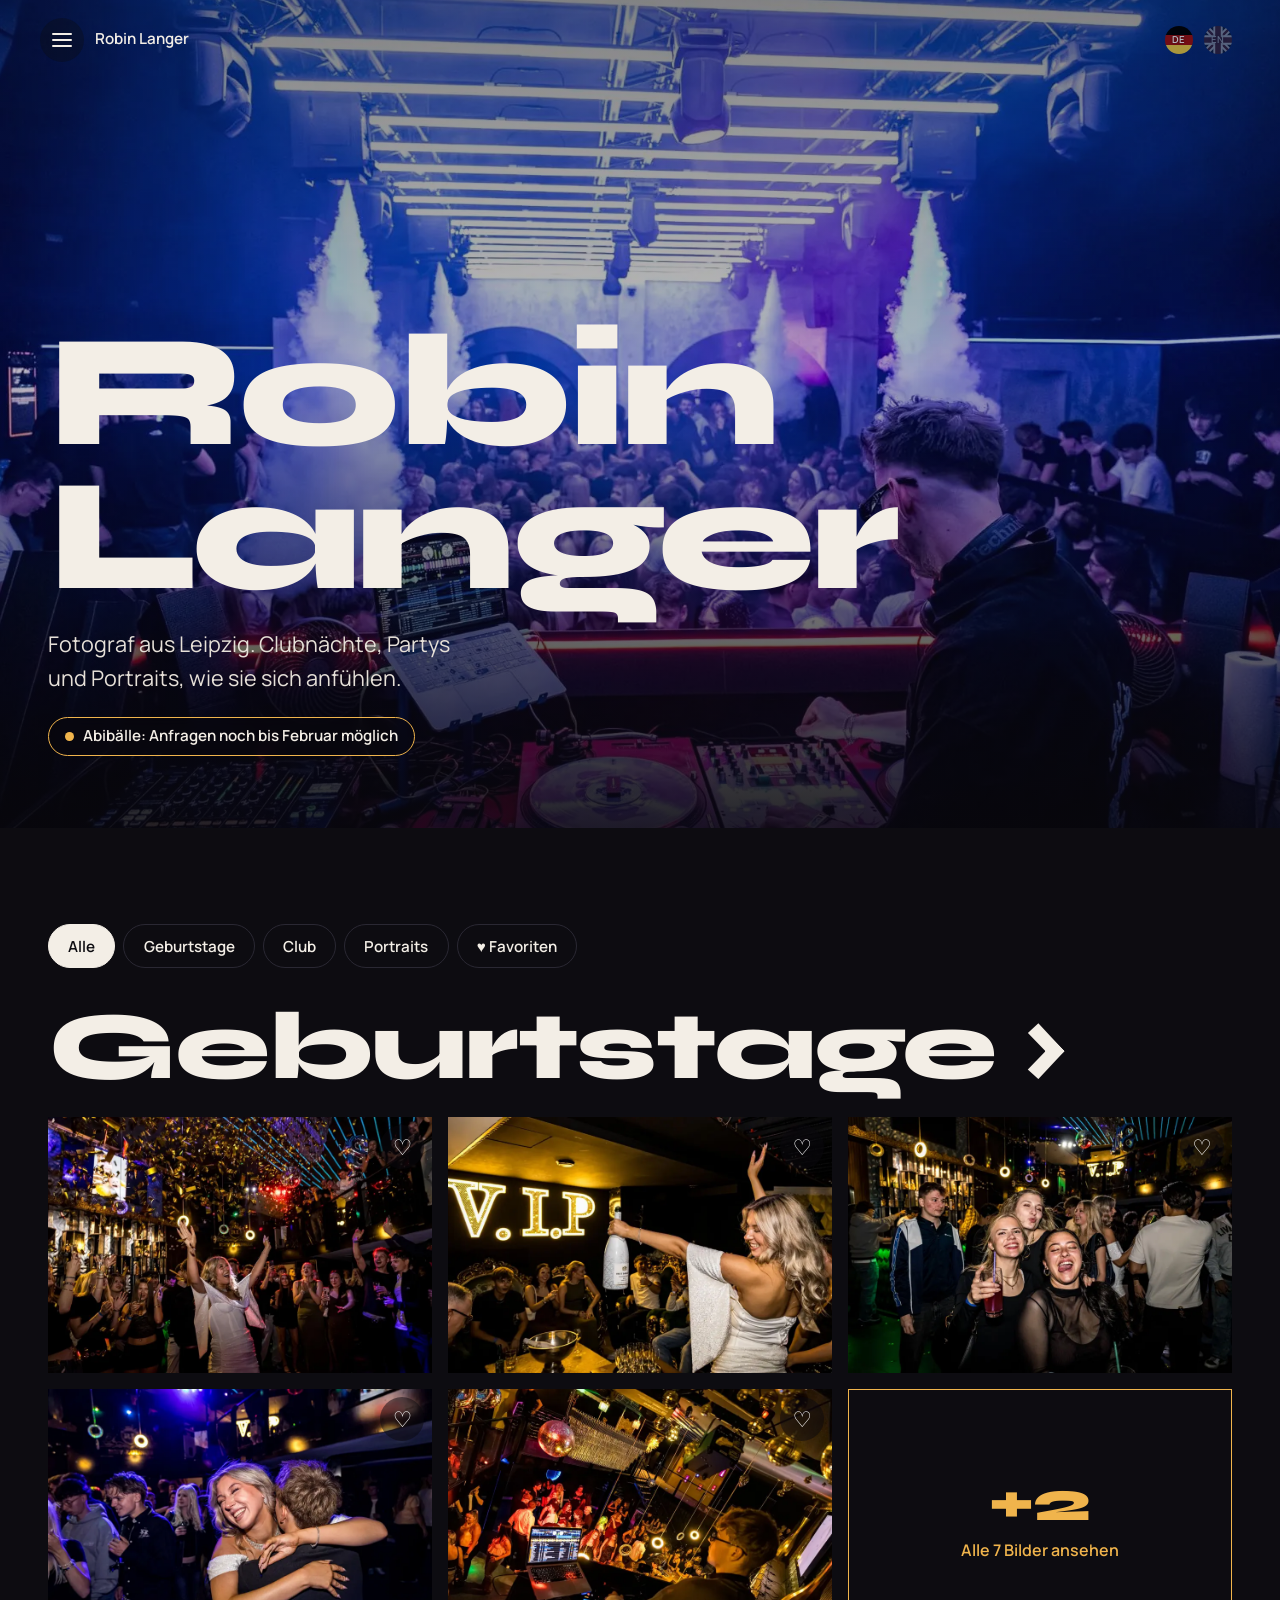
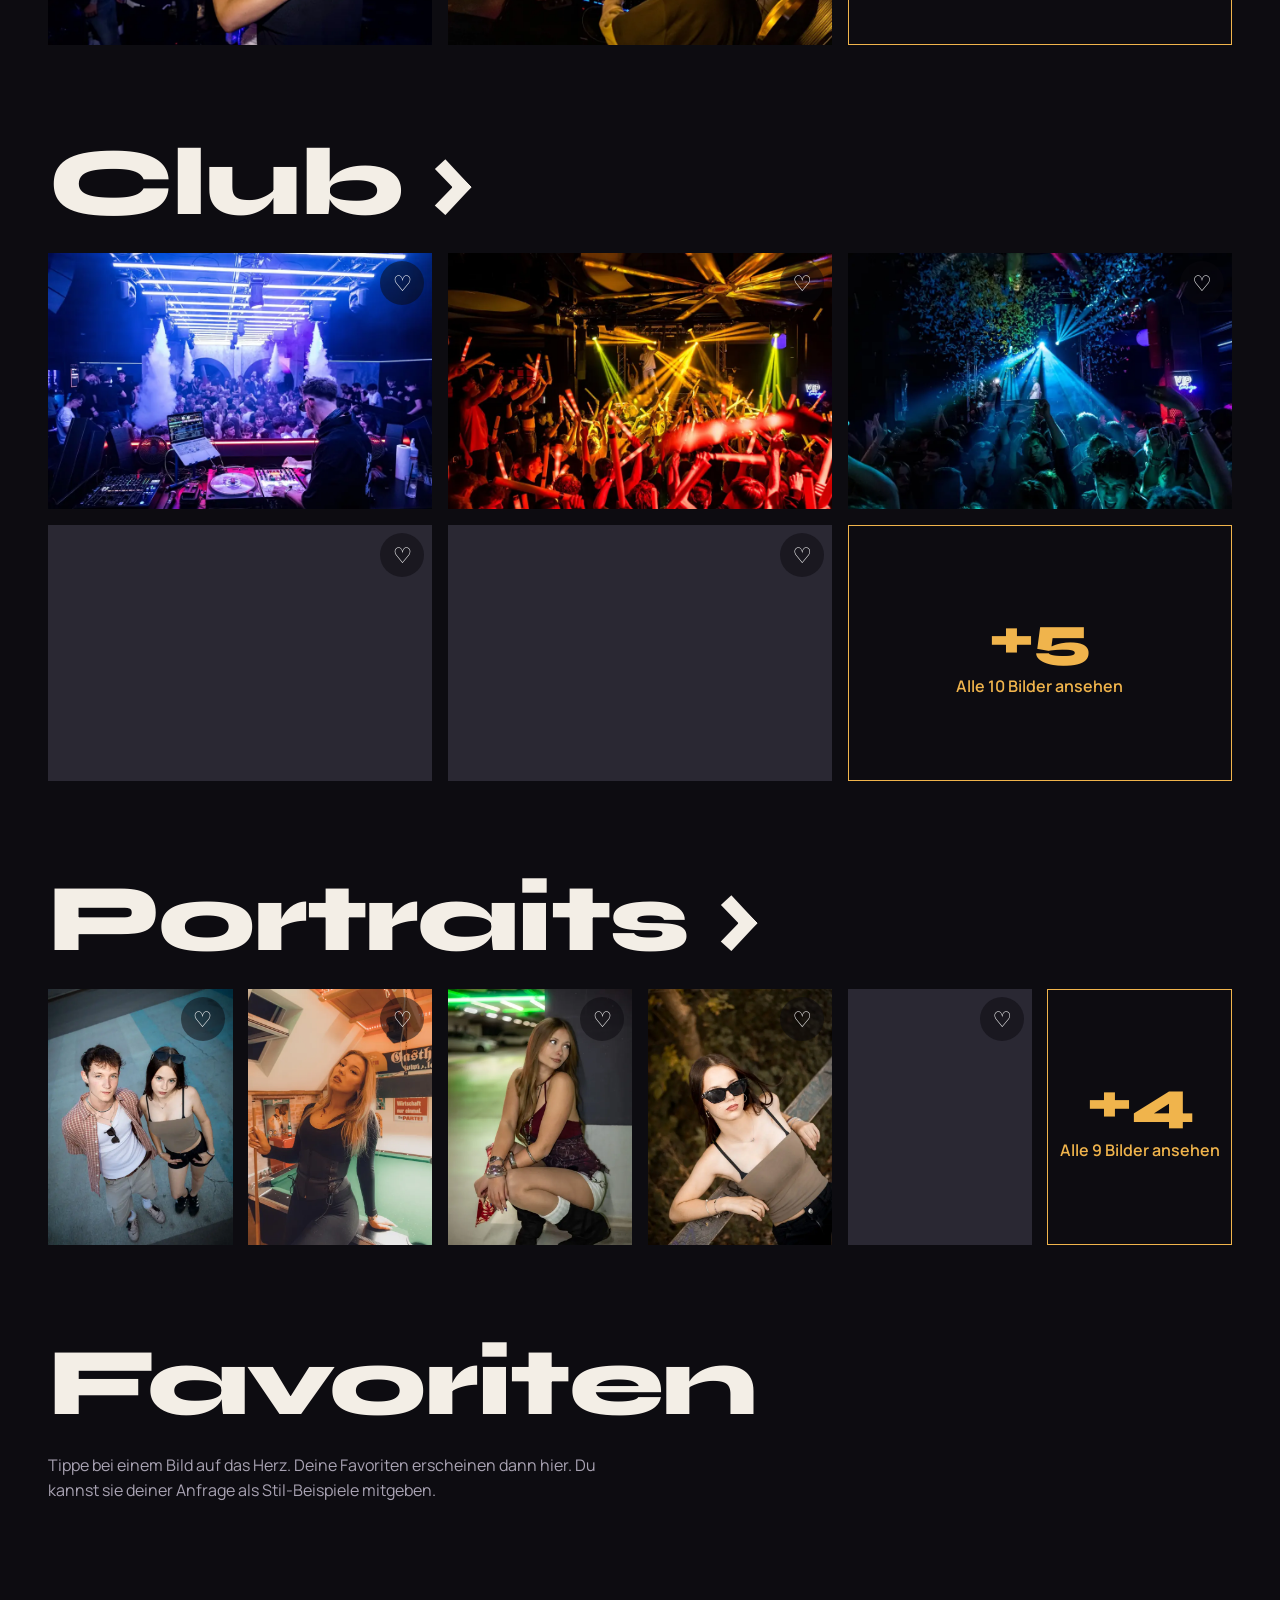
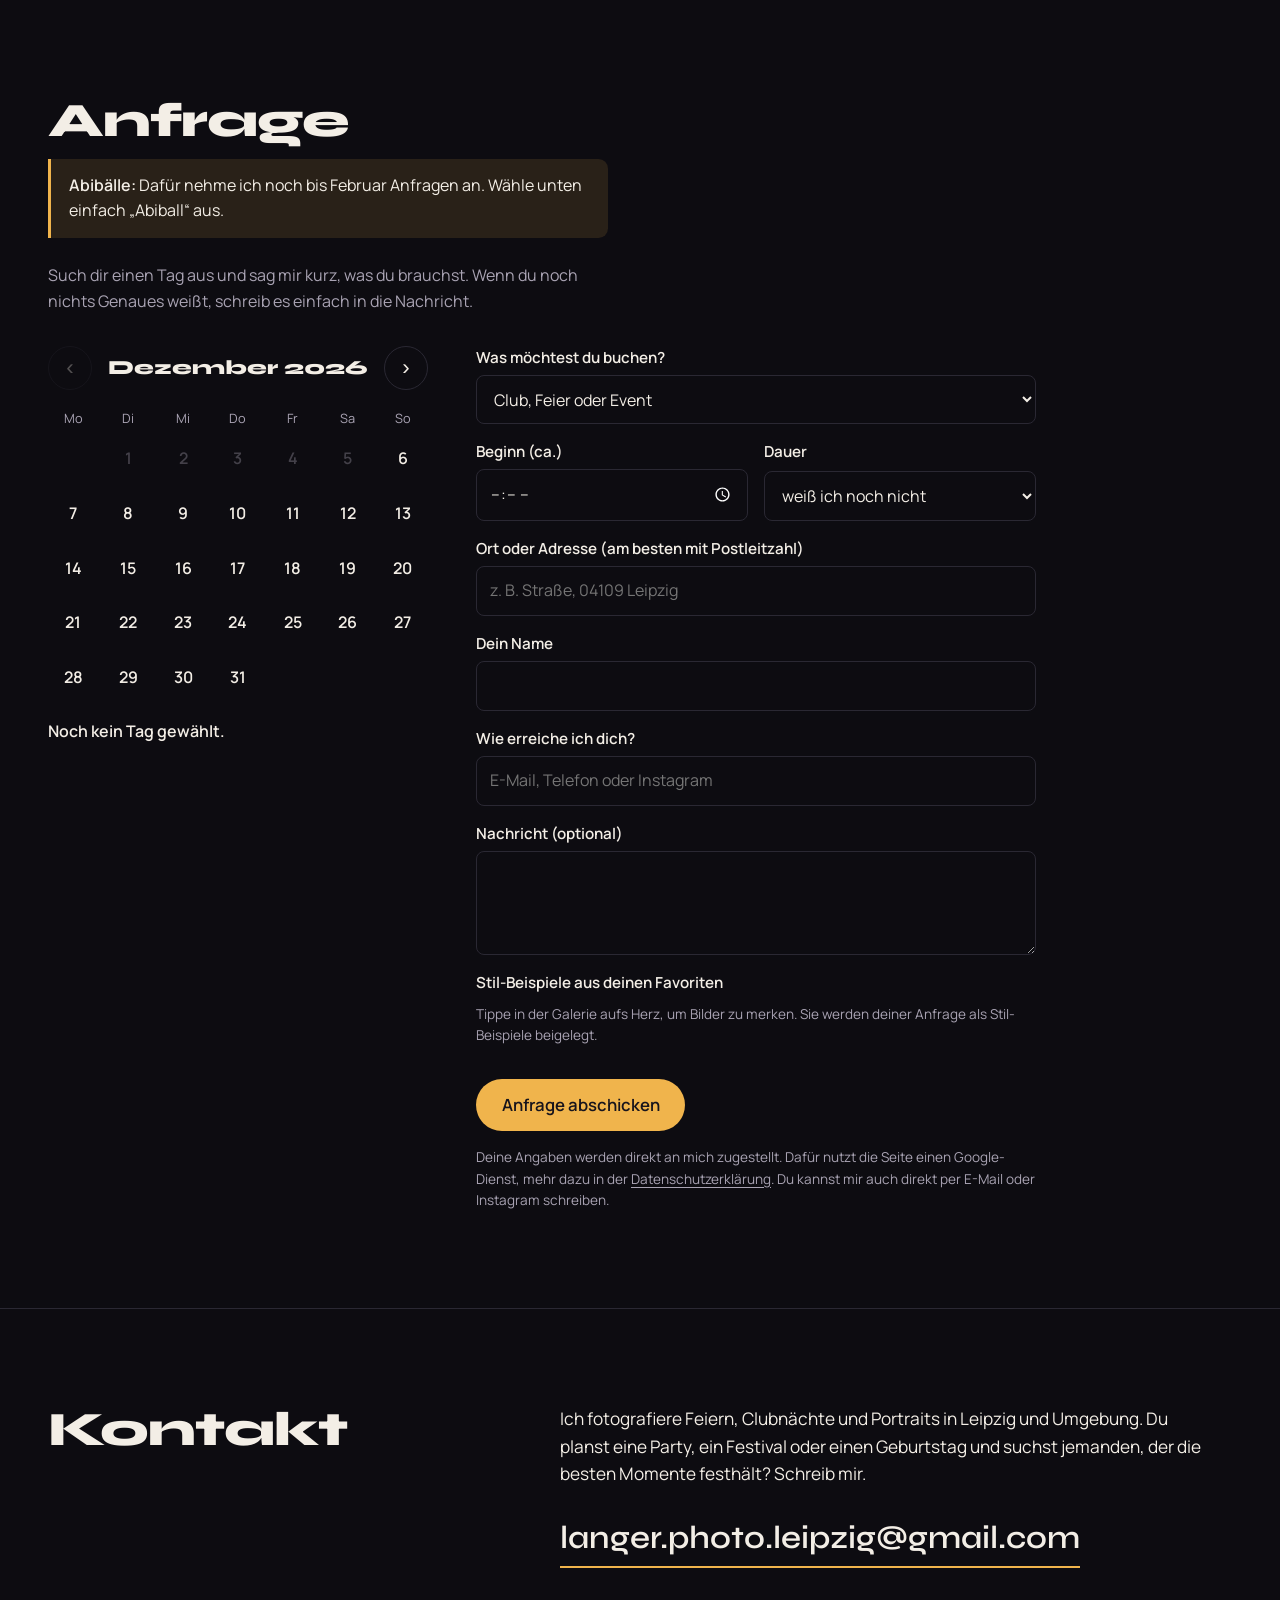
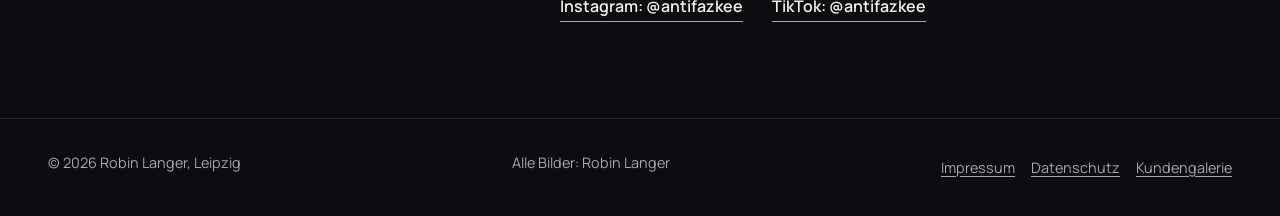
==== commit 8a8573fe: "Zwei Portraits entfernt (Nr. 7 und 11 der Portraits-Ansicht) p22 (weisses Kleid auf der Wiese) und p" ====
--- a/index.html
+++ b/index.html
@@ -322,7 +322,7 @@
 <script id="i18n-js">
 (function(){
 var LANGS=['de','en','es','fr'],OFFER=['de','en'],LOC={de:'de-DE',en:'en-GB',es:'es-ES',fr:'fr-FR'},
-UI={"o.fail":["Das Senden hat gerade nicht geklappt.","Sending didn’t work just now.","Sending didn’t work just now.","Sending didn’t work just now."],"s.text":["Ich melde mich bei dir, sobald ich sie gelesen habe. Das ist die Nachricht, die ich bekommen habe:","I’ll get back to you as soon as I’ve read it. This is the message I received:","I’ll get back to you as soon as I’ve read it. This is the message I received:","I’ll get back to you as soon as I’ve read it. This is the message I received:"],"s.title":["Danke, deine Anfrage ist angekommen.","Thank you, your inquiry has arrived.","Thank you, your inquiry has arrived.","Thank you, your inquiry has arrived."],"e.contact":["Bitte gib an, wie ich dich erreiche (E-Mail, Telefon oder Instagram).","Please tell me how I can reach you (email, phone or Instagram).","Please tell me how I can reach you (email, phone or Instagram).","Please tell me how I can reach you (email, phone or Instagram)."],"f.sending":["Wird gesendet …","Sending …","Sending …","Sending …"],"menu.aria":["Hauptmenü","Main menu","Main menu","Main menu"],"menu.close":["Menü schließen","Close menu","Close menu","Close menu"],"menu.open":["Menü öffnen","Open menu","Open menu","Open menu"],"meta.desc":["Robin Langer – Fotograf aus Leipzig. Club- und Partyfotos, Geburtstage, Abibälle und Portraits. Jetzt Termin anfragen.", "Robin Langer – photographer from Leipzig, Germany. Club and party photography, birthdays, proms and portraits. Request a date now.", "Robin Langer – fotógrafo de Leipzig. Fotografía de clubes y fiestas, cumpleaños, bailes de graduación y retratos. Consulta tu fecha.", "Robin Langer – photographe à Leipzig. Photos de soirées en club, anniversaires, bals de fin d’études et portraits. Demande une date."],"title":["Robin Langer – Fotograf aus Leipzig","Robin Langer – Photographer from Leipzig","Robin Langer – Fotógrafo de Leipzig","Robin Langer – Photographe à Leipzig"],"lang.aria":["Sprache","Language","Idioma","Langue"],"nav.portfolio":["Portfolio","Portfolio","Portafolio","Portfolio"],"nav.request":["Anfrage","Inquiry","Consulta","Demande"],"nav.contact":["Kontakt","Contact","Contacto","Contact"],"hero.note":["Abibälle: Anfragen noch bis Februar möglich","Proms (Abibälle): inquiries still open until February","Bailes de graduación (Abibälle): consultas abiertas hasta febrero","Bals de fin d’études (Abibälle) : demandes possibles jusqu’en février"],"g.chips":["Kategorie filtern","Filter by category","Filtrar por categoría","Filtrer par catégorie"],"g.all":["Alle","All","Todo","Tout"],"g.fav":["♥ Favoriten","♥ Favorites","♥ Favoritos","♥ Favoris"],"g.favh":["Favoriten","Favorites","Favoritos","Favoris"],"g.favhint":["Tippe bei einem Bild auf das Herz. Deine Favoriten erscheinen dann hier. Du kannst sie deiner Anfrage als Stil-Beispiele mitgeben.","Tap the heart on a picture. Your favorites will then appear here. You can add them to your inquiry as style examples.","Toca el corazón en una foto. Tus favoritos aparecerán aquí. Puedes añadirlos a tu consulta como ejemplos de estilo.","Appuie sur le cœur d’une photo. Tes favoris apparaîtront alors ici. Tu peux les joindre à ta demande comme exemples de style."],"g.allfav":["Alle {n} Favoriten ansehen","View all {n} favorites","Ver los {n} favoritos","Voir les {n} favoris"],"g.allpics":["Alle {n} Bilder ansehen","View all {n} pictures","Ver las {n} fotos","Voir les {n} photos"],"g.askfav":["Mit diesen Bildern anfragen","Inquire with these pictures","Consultar con estas fotos","Demander avec ces photos"],"g.back":["Zurück zur Übersicht","Back to overview","Volver al resumen","Retour à l’aperçu"],"g.zoom":["Bild vergrößern","Enlarge picture","Ampliar foto","Agrandir la photo"],"g.favadd":["Zu Favoriten hinzufügen","Add to favorites","Añadir a favoritos","Ajouter aux favoris"],"g.favrem":["Aus Favoriten entfernen","Remove from favorites","Quitar de favoritos","Retirer des favoris"],"g.remove":["Entfernen","Remove","Quitar","Retirer"],"pill.one":[" gemerkt, jetzt anfragen"," favorite, inquire now"," favorito, consultar ahora"," favori, demander maintenant"],"pill.many":[" gemerkt, jetzt anfragen"," favorites, inquire now"," favoritos, consultar ahora"," favoris, demander maintenant"],"lb.aria":["Bildansicht","Image view","Vista de imagen","Vue de l’image"],"lb.close":["Schließen","Close","Cerrar","Fermer"],"lb.prev":["Vorheriges Bild","Previous picture","Foto anterior","Photo précédente"],"lb.next":["Nächstes Bild","Next picture","Foto siguiente","Photo suivante"],"lb.fav":["Merken","Save","Guardar","Garder"],"lb.faved":["Gemerkt","Saved","Guardada","Gardée"],"lb.share":["Teilen","Share","Compartir","Partager"],"lb.ask":["So etwas anfragen","Inquire about something like this","Consultar algo así","Demander quelque chose comme ça"],"t.removed":["Aus Favoriten entfernt","Removed from favorites","Quitado de favoritos","Retiré des favoris"],"t.added":["Gemerkt","Saved","Guardada","Gardée"],"t.copied":["Link kopiert","Link copied","Enlace copiado","Lien copié"],"t.noshare":["Teilen ist hier nicht verfügbar","Sharing isn’t available here","Compartir no está disponible aquí","Le partage n’est pas disponible ici"],"t.style":["Als Stil-Beispiel hinzugefügt","Added as a style example","Añadida como ejemplo de estilo","Ajoutée comme exemple de style"],"share.text":["Foto von Robin Langer, Fotograf aus Leipzig. Instagram: @antifazkee","Photo by Robin Langer, photographer from Leipzig. Instagram: @antifazkee","Foto de Robin Langer, fotógrafo de Leipzig. Instagram: @antifazkee","Photo de Robin Langer, photographe à Leipzig. Instagram : @antifazkee"],"req.h":["Anfrage","Inquiry","Consulta","Demande"],"req.note":["<b>Abibälle:<\/b> Dafür nehme ich noch bis Februar Anfragen an. Wähle unten einfach „Abiball“ aus.","<b>Proms (Abibälle):<\/b> I’m still taking inquiries for these until February. Just choose “Abiball” below.","<b>Bailes de graduación (Abibälle):<\/b> Todavía acepto consultas hasta febrero. Elige simplemente «Abiball» más abajo.","<b>Bals de fin d’études (Abibälle) :<\/b> Je prends encore des demandes jusqu’en février. Choisis simplement « Abiball » plus bas."],"req.intro":["Such dir einen Tag aus und sag mir kurz, was du brauchst. Wenn du noch nichts Genaues weißt, schreib es einfach in die Nachricht.","Pick a day and tell me briefly what you need. If you don’t know the details yet, just write it in the message.","Elige un día y cuéntame brevemente qué necesitas. Si todavía no sabes los detalles, escríbelo simplemente en el mensaje.","Choisis un jour et dis-moi brièvement ce dont tu as besoin. Si tu ne sais pas encore les détails, écris-le simplement dans le message."],"cal.prev":["Vorheriger Monat","Previous month","Mes anterior","Mois précédent"],"cal.next":["Nächster Monat","Next month","Mes siguiente","Mois suivant"],"cal.none":["Noch kein Tag gewählt.","No day selected yet.","Todavía no has elegido ningún día.","Aucun jour choisi pour l’instant."],"cal.picked":["Gewählter Tag: {d}","Selected day: {d}","Día elegido: {d}","Jour choisi : {d}"],"cal.wd":["Mo,Di,Mi,Do,Fr,Sa,So","Mo,Tu,We,Th,Fr,Sa,Su","lu,ma,mi,ju,vi,sá,do","lu,ma,me,je,ve,sa,di"],"cal.mon":["Januar,Februar,März,April,Mai,Juni,Juli,August,September,Oktober,November,Dezember","January,February,March,April,May,June,July,August,September,October,November,December","Enero,Febrero,Marzo,Abril,Mayo,Junio,Julio,Agosto,Septiembre,Octubre,Noviembre,Diciembre","Janvier,Février,Mars,Avril,Mai,Juin,Juillet,Août,Septembre,Octobre,Novembre,Décembre"],"f.art":["Was möchtest du buchen?","What would you like to book?","¿Qué quieres reservar?","Que souhaites-tu réserver ?"],"a.club":["Club, Feier oder Event","Club, party or event","Club, fiesta o evento","Club, fête ou événement"],"a.abi":["Abiball","Abiball (prom)","Abiball (baile de graduación)","Abiball (bal de fin d’études)"],"a.shoot":["Shooting","Photo shoot","Sesión de fotos","Shooting photo"],"a.other":["Etwas anderes","Something else","Otra cosa","Autre chose"],"f.time":["Beginn (ca.)","Start (approx.)","Inicio (aprox.)","Début (approx.)"],"f.dur":["Dauer","Duration","Duración","Durée"],"d.unknown":["weiß ich noch nicht","not sure yet","todavía no lo sé","je ne sais pas encore"],"d.1":["1 Stunde","1 hour","1 hora","1 heure"],"d.more":["mehr als 12 Stunden","more than 12 hours","más de 12 horas","plus de 12 heures"],"f.place":["Ort oder Adresse (am besten mit Postleitzahl)","Place or address (ideally with postcode)","Lugar o dirección (mejor con código postal)","Lieu ou adresse (de préférence avec le code postal)"],"f.place.ph":["z. B. Straße, 04109 Leipzig","e.g. street, 04109 Leipzig","p. ej. calle, 04109 Leipzig","p. ex. rue, 04109 Leipzig"],"f.name":["Dein Name","Your name","Tu nombre","Ton nom"],"f.contact":["Wie erreiche ich dich?","How can I reach you?","How can I reach you?","How can I reach you?"],"f.contact.ph":["E-Mail, Telefon oder Instagram","Email, phone or Instagram","Email, phone or Instagram","Email, phone or Instagram"],"f.msg":["Nachricht (optional)","Message (optional)","Mensaje (opcional)","Message (facultatif)"],"f.refs":["Stil-Beispiele aus deinen Favoriten","Style examples from your favorites","Ejemplos de estilo de tus favoritos","Exemples de style de tes favoris"],"f.refhint":["Tippe in der Galerie aufs Herz, um Bilder zu merken. Sie werden deiner Anfrage als Stil-Beispiele beigelegt.","Tap the heart in the gallery to save pictures. They will be added to your inquiry as style examples.","Toca el corazón en la galería para guardar fotos. Se añadirán a tu consulta como ejemplos de estilo.","Appuie sur le cœur dans la galerie pour garder des photos. Elles seront jointes à ta demande comme exemples de style."],"f.send":["Anfrage abschicken","Send inquiry","Send inquiry","Send inquiry"],"f.hint":["Deine Angaben werden direkt an mich zugestellt. Dafür nutzt die Seite einen Google-Dienst, mehr dazu in der <a href=\"#datenschutz\" data-legal=\"datenschutz\">Datenschutzerklärung<\/a>. Du kannst mir auch direkt per E-Mail oder Instagram schreiben.","Your details are delivered straight to me. The page uses a Google service for this, see the <a href=\"#datenschutz\" data-legal=\"datenschutz\">privacy policy<\/a> for details. You can also write to me directly by email or Instagram.","Your details are delivered straight to me. The page uses a Google service for this, see the <a href=\"#datenschutz\" data-legal=\"datenschutz\">privacy policy<\/a> for details. You can also write to me directly by email or Instagram.","Your details are delivered straight to me. The page uses a Google service for this, see the <a href=\"#datenschutz\" data-legal=\"datenschutz\">privacy policy<\/a> for details. You can also write to me directly by email or Instagram."],"e.day":["Bitte wähle einen Tag im Kalender.","Please choose a day in the calendar.","Por favor, elige un día en el calendario.","Choisis un jour dans le calendrier, s’il te plaît."],"e.name":["Bitte gib deinen Namen an.","Please enter your name.","Por favor, indica tu nombre.","Indique ton nom, s’il te plaît."],"o.title":["Deine Anfrage ist noch nicht abgeschickt.","Your inquiry has not been sent yet.","Tu consulta todavía no se ha enviado.","Ta demande n’a pas encore été envoyée."],"o.ok":["Wähle einen Weg. Erst wenn du dort auf „Senden“ drückst, kommt die Anfrage bei mir an.","Choose a way to send it. Your inquiry only reaches me once you press “Send” there.","Elige una vía. Tu consulta solo me llegará cuando pulses «Enviar» allí.","Choisis un moyen. Ta demande ne m’arrive que lorsque tu appuies sur « Envoyer » là-bas."],"o.mail":["E-Mail-Programm öffnen","Open email app","Abrir programa de correo","Ouvrir l’application e-mail"],"o.gmail":["In Gmail öffnen","Open in Gmail","Abrir en Gmail","Ouvrir dans Gmail"],"o.copy":["Text kopieren","Copy text","Copiar texto","Copier le texte"],"o.insta":["Per Instagram schreiben","Message on Instagram","Escribir por Instagram","Écrire sur Instagram"],"o.msg":["Deine Nachricht","Your message","Tu mensaje","Ton message"],"o.alt1":["Oder schreib direkt an ","Or write directly to ","O escribe directamente a ","Ou écris directement à "],"o.alt2":[" und füge den Text ein."," and paste the text."," y pega el texto."," et colle le texte."],"o.copied":["Text kopiert. Füge ihn jetzt in eine E-Mail oder Instagram-Nachricht ein.","Text copied. Now paste it into an email or Instagram message.","Texto copiado. Pégalo ahora en un correo o en un mensaje de Instagram.","Texte copié. Colle-le maintenant dans un e-mail ou un message Instagram."],"o.copyfail":["Kopieren hat nicht geklappt. Der Text unten ist markiert, kopiere ihn von Hand.","Copying didn’t work. The text below is selected, please copy it manually.","No se pudo copiar. El texto de abajo está seleccionado, cópialo a mano.","La copie n’a pas fonctionné. Le texte ci-dessous est sélectionné, copie-le à la main."],"m.hello":["Hallo Robin,","Hi Robin,","Hola Robin,","Bonjour Robin,"],"m.intro":["ich möchte gern eine Anfrage stellen.","I’d like to make an inquiry.","me gustaría hacer una consulta.","j’aimerais te faire une demande."],"m.what":["Was: {v}","What: {v}","Qué: {v}","Quoi : {v}"],"m.day":["Tag: {v}","Day: {v}","Día: {v}","Jour : {v}"],"m.start":["Beginn (ca.): {t} Uhr","Start (approx.): {t}","Inicio (aprox.): {t} h","Début (approx.) : {t}"],"m.dur":["Dauer: {v}","Duration: {v}","Duración: {v}","Durée : {v}"],"m.until":[" (bis ca. {e} Uhr)"," (until approx. {e})"," (hasta las {e} aprox.)"," (jusqu’à {e} environ)"],"m.place":["Ort: {v}","Location: {v}","Lugar: {v}","Lieu : {v}"],"m.msg":["Nachricht:","Message:","Mensaje:","Message :"],"m.favs":["Diese Bilder aus deinem Portfolio gefallen mir besonders:","I especially like these pictures from your portfolio:","Me gustan especialmente estas fotos de tu portafolio:","J’aime particulièrement ces photos de ton portfolio :"],"m.favline":["– {cat}, Bild {n}","– {cat}, picture {n}","– {cat}, foto {n}","– {cat}, photo {n}"],"m.gallery":["Galerie","Gallery","Galería","Galerie"],"m.name":["Name: {v}","Name: {v}","Nombre: {v}","Nom : {v}"],"m.contact":["Erreichbar unter: {v}","You can reach me at: {v}","Puedes contactarme en: {v}","Tu peux me joindre à : {v}"],"m.subject":["Anfrage: {art} am {date}","Inquiry: {art} on {date}","Consulta: {art} el {date}","Demande : {art} le {date}"],"m.to":["An: ","To: ","Para: ","À : "],"m.subjl":["Betreff: ","Subject: ","Asunto: ","Objet : "],"k.h":["Kontakt","Contact","Contacto","Contact"],"ft.credit":["Alle Bilder: Robin Langer","All photos: Robin Langer","Todas las fotos: Robin Langer","Toutes les photos : Robin Langer"],"ft.imp":["Impressum","Legal notice","Aviso legal","Mentions légales"],"ft.dsg":["Datenschutz","Privacy","Privacidad","Confidentialité"],"ft.gal":["Kundengalerie","Client gallery","Galería de clientes","Galerie client"],"imp.title":["Impressum","Legal notice","Aviso legal","Mentions légales"],"dsg.title":["Datenschutz","Privacy policy","Política de privacidad","Politique de confidentialité"],"legal.note":["","Convenience translation. The German version is legally binding.","Traducción de cortesía. La versión alemana es la jurídicamente vinculante.","Traduction fournie à titre indicatif. Seule la version allemande fait foi."],"d.2":["2 Stunden","2 hours","2 horas","2 heures"],"d.3":["3 Stunden","3 hours","3 horas","3 heures"],"d.4":["4 Stunden","4 hours","4 horas","4 heures"],"d.5":["5 Stunden","5 hours","5 horas","5 heures"],"d.6":["6 Stunden","6 hours","6 horas","6 heures"],"d.7":["7 Stunden","7 hours","7 horas","7 heures"],"d.8":["8 Stunden","8 hours","8 horas","8 heures"],"d.9":["9 Stunden","9 hours","9 horas","9 heures"],"d.10":["10 Stunden","10 hours","10 horas","10 heures"],"d.11":["11 Stunden","11 hours","11 horas","11 heures"],"d.12":["12 Stunden","12 hours","12 horas","12 heures"]},TX={"Portrait einer Frau mit langen braunen Haaren in der Hocke in einem Parkhaus mit grünem Neonlicht":["Portrait of a woman with long brown hair crouching in a parking garage with green neon light", "Portrait of a woman with long brown hair crouching in a parking garage with green neon light", "Portrait of a woman with long brown hair crouching in a parking garage with green neon light"],"Schwarz-Weiß-Portrait einer Frau, die in der Hocke an einer Betonwand sitzt und über die Schulter blickt":["Black-and-white portrait of a woman crouching against a concrete wall and looking over her shoulder", "Black-and-white portrait of a woman crouching against a concrete wall and looking over her shoulder", "Black-and-white portrait of a woman crouching against a concrete wall and looking over her shoulder"],"Schwarz-Weiß-Portrait einer Frau mit langen blonden Haaren, die mit leicht geneigtem Kopf in die Kamera schaut":["Black-and-white portrait of a woman with long blonde hair looking into the camera with her head slightly tilted", "Black-and-white portrait of a woman with long blonde hair looking into the camera with her head slightly tilted", "Black-and-white portrait of a woman with long blonde hair looking into the camera with her head slightly tilted"],"Schwarz-Weiß-Portrait einer Frau mit langen blonden Haaren, die zur Seite schaut und eine Hand im Haar hat":["Black-and-white portrait of a woman with long blonde hair looking to the side with one hand in her hair", "Black-and-white portrait of a woman with long blonde hair looking to the side with one hand in her hair", "Black-and-white portrait of a woman with long blonde hair looking to the side with one hand in her hair"],"Portrait einer Frau mit langen blonden Haaren, die sich an einen Billardtisch lehnt und einen Queue hält, in warmem orangefarbenem Licht":["Portrait of a woman with long blonde hair leaning on a pool table and holding a cue, in warm orange light", "Portrait of a woman with long blonde hair leaning on a pool table and holding a cue, in warm orange light", "Portrait of a woman with long blonde hair leaning on a pool table and holding a cue, in warm orange light"],"Champagner in der VIP-Lounge":["Champagne in the VIP lounge", "Champagne in the VIP lounge", "Champagne in the VIP lounge"],"Leuchtstäbe und Lichtstrahlen auf der Tanzfläche":["Glow sticks and beams of light on the dance floor", "Glow sticks and beams of light on the dance floor", "Glow sticks and beams of light on the dance floor"],"Dunkler Club mit blauen Lichtleisten und tanzender Crowd":["Dark club with blue light bars and a dancing crowd", "Dark club with blue light bars and a dancing crowd", "Dark club with blue light bars and a dancing crowd"],"Gruppe tanzt unter grünen und gelben Lasern":["Group dancing under green and yellow lasers", "Group dancing under green and yellow lasers", "Group dancing under green and yellow lasers"],"Rot beleuchtete Crowd vor der Bühne":["Red-lit crowd in front of the stage", "Red-lit crowd in front of the stage", "Red-lit crowd in front of the stage"],"DJ am Pult mit Nebelfontänen und blauen Lichtern":["DJ at the decks with fog fountains and blue lights", "DJ at the decks with fog fountains and blue lights", "DJ at the decks with fog fountains and blue lights"],"Gast streckt die Zunge raus und jubelt in die Kamera":["Guest sticking out their tongue and cheering at the camera", "Guest sticking out their tongue and cheering at the camera", "Guest sticking out their tongue and cheering at the camera"],"Nebelkanone über der Crowd im violetten Licht":["Fog cannon above the crowd in purple light", "Fog cannon above the crowd in purple light", "Fog cannon above the crowd in purple light"],"Zwei Personen von oben fotografiert":["Two people photographed from above", "Two people photographed from above", "Two people photographed from above"],"Portrait einer jungen Frau am Wasser":["Portrait of a young woman by the water", "Portrait of a young woman by the water", "Portrait of a young woman by the water"],"Portrait einer jungen Frau mit Sonnenbrille":["Portrait of a young woman wearing sunglasses", "Portrait of a young woman wearing sunglasses", "Portrait of a young woman wearing sunglasses"],"Portrait eines jungen Mannes im Gegenlicht der Abendsonne":["Portrait of a young man in the backlight of the evening sun", "Portrait of a young man in the backlight of the evening sun", "Portrait of a young man in the backlight of the evening sun"],"Freunde lachen gemeinsam auf der Feier":["Friends laughing together at the party", "Friends laughing together at the party", "Friends laughing together at the party"],"Zwei Gäste umarmen sich lachend":["Two guests hugging and laughing", "Two guests hugging and laughing", "Two guests hugging and laughing"],"DJ am Pult mit Discokugel, von oben fotografiert":["DJ at the decks with a disco ball, seen from above", "DJ at the decks with a disco ball, seen from above", "DJ at the decks with a disco ball, seen from above"],"Blick von oben auf die Tanzfläche":["View of the dance floor from above", "View of the dance floor from above", "View of the dance floor from above"],"Gäste tanzen auf goldenem Konfetti, von oben fotografiert":["Guests dancing on golden confetti, seen from above", "Guests dancing on golden confetti, seen from above", "Guests dancing on golden confetti, seen from above"],"Portrait einer Frau im weißen Kleid auf einer Wiese":["Portrait of a woman in a white dress in a meadow", "Portrait of a woman in a white dress in a meadow", "Portrait of a woman in a white dress in a meadow"],"Frau im weißen Kleid von hinten in einem Blumenfeld":["Woman in a white dress seen from behind in a flower field", "Woman in a white dress seen from behind in a flower field", "Woman in a white dress seen from behind in a flower field"],"Fotograf aus Leipzig. Clubnächte, Partys und Portraits, wie sie sich anfühlen.":["Photographer from Leipzig. Club nights, parties and portraits, just the way they feel.","Fotógrafo de Leipzig. Noches de club, fiestas y retratos, tal como se sienten.","Photographe à Leipzig. Soirées en club, fêtes et portraits, tels qu’on les ressent."],"Ich fotografiere Feiern, Clubnächte und Portraits in Leipzig und Umgebung. Du planst eine Party, ein Festival oder einen Geburtstag und suchst jemanden, der die besten Momente festhält? Schreib mir.":["I photograph parties, club nights and portraits in Leipzig and the surrounding area. Planning a party, a festival or a birthday and looking for someone to capture the best moments? Write to me.","Fotografío fiestas, noches de club y retratos en Leipzig y alrededores. ¿Estás organizando una fiesta, un festival o un cumpleaños y buscas a alguien que capture los mejores momentos? Escríbeme.","Je photographie des fêtes, des soirées en club et des portraits à Leipzig et dans les environs. Tu organises une fête, un festival ou un anniversaire et tu cherches quelqu’un pour immortaliser les meilleurs moments ? Écris-moi."],"DJ-Set mit Nebelfontänen im Club":["DJ set with fog fountains in the club","Set de DJ con fuentes de niebla en el club","Set de DJ avec jets de brouillard dans le club"],"Goldkonfetti beim Geburtstag":["Gold confetti at a birthday party","Confeti dorado en un cumpleaños","Confettis dorés à une fête d’anniversaire"],"Leuchtstäbe und Lichtstrahlen auf der Tanzfläche":["Glow sticks and light beams on the dance floor","Varitas luminosas y rayos de luz en la pista de baile","Bâtons lumineux et faisceaux de lumière sur la piste de danse"],"Champagner in der VIP-Lounge":["Champagne in the VIP lounge","Champán en la zona VIP","Champagne dans le carré VIP"],"Blaues Konfetti über der Crowd":["Blue confetti over the crowd","Confeti azul sobre el público","Confettis bleus au-dessus de la foule"],"Leuchtstäbe, Konfetti und Nebel":["Glow sticks, confetti and fog","Varitas luminosas, confeti y niebla","Bâtons lumineux, confettis et brouillard"],"cat:geburtstage":["Birthdays","Cumpleaños","Anniversaires"],"cat:club":["Club","Club","Club"],"cat:portraits":["Portraits","Retratos","Portraits"]},IMP={"en":["Information pursuant to § 5 DDG (German Digital Services Act)","Robin Langer<br><span class=\"addr\">{ADDR}<\/span><br>Germany","Contact","Email: <a class=\"lmail\" href=\"mailto:{MAIL}\">{MAIL}<\/a><br>Instagram: <a href=\"https://www.instagram.com/antifazkee\" target=\"_blank\" rel=\"noopener noreferrer\">@antifazkee<\/a>","Responsible for content (§ 18(2) MStV)","Robin Langer, address as above.","Copyright","All images and texts on this website are protected by copyright (© Robin Langer) unless stated otherwise. Any use requires my permission.","Liability for content","I create the content of this website with care. However, I cannot guarantee that it is correct, complete or up to date. If I become aware of any legal violations, I will remove the affected content immediately.","Liability for links","This website links to external sites (Instagram, TikTok). I have no influence on their content; the respective provider is responsible. No legal violations were apparent when the links were set. As soon as I learn of a violation, I will remove the link.","Consumer dispute resolution","I am neither willing nor obliged to take part in dispute resolution proceedings before a consumer arbitration board."],"es":["Datos según el § 5 DDG (ley alemana de servicios digitales)","Robin Langer<br><span class=\"addr\">{ADDR}<\/span><br>Alemania","Contacto","Correo electrónico: <a class=\"lmail\" href=\"mailto:{MAIL}\">{MAIL}<\/a><br>Instagram: <a href=\"https://www.instagram.com/antifazkee\" target=\"_blank\" rel=\"noopener noreferrer\">@antifazkee<\/a>","Responsable del contenido (§ 18, apdo. 2 MStV)","Robin Langer, dirección como arriba.","Derechos de autor","Todas las imágenes y textos de este sitio web están protegidos por derechos de autor (© Robin Langer), salvo que se indique lo contrario. Su uso solo está permitido con mi consentimiento.","Responsabilidad por los contenidos","Elaboro los contenidos de este sitio web con cuidado. Sin embargo, no puedo garantizar que sean correctos, completos ni actuales. Si tengo conocimiento de una infracción legal, eliminaré de inmediato los contenidos afectados.","Responsabilidad por los enlaces","Este sitio web enlaza con sitios externos (Instagram, TikTok). No tengo ninguna influencia sobre sus contenidos; el responsable es en cada caso el proveedor correspondiente. En el momento de enlazarlos no se apreciaba ninguna infracción legal. En cuanto tenga conocimiento de una infracción, eliminaré el enlace.","Resolución de litigios con consumidores","No estoy dispuesto ni obligado a participar en procedimientos de resolución de litigios ante un organismo de arbitraje de consumo."],"fr":["Informations légales selon le § 5 DDG (loi allemande sur les services numériques)","Robin Langer<br><span class=\"addr\">{ADDR}<\/span><br>Allemagne","Contact","E-mail : <a class=\"lmail\" href=\"mailto:{MAIL}\">{MAIL}<\/a><br>Instagram : <a href=\"https://www.instagram.com/antifazkee\" target=\"_blank\" rel=\"noopener noreferrer\">@antifazkee<\/a>","Responsable du contenu (§ 18, al. 2 MStV)","Robin Langer, adresse comme ci-dessus.","Droit d’auteur","Toutes les images et tous les textes de ce site sont protégés par le droit d’auteur (© Robin Langer), sauf mention contraire. Toute utilisation requiert mon accord.","Responsabilité quant au contenu","Je crée le contenu de ce site avec soin. Je ne peux toutefois pas garantir qu’il soit exact, complet ou à jour. Si j’ai connaissance d’une violation de la loi, je supprimerai immédiatement le contenu concerné.","Responsabilité quant aux liens","Ce site renvoie vers des sites externes (Instagram, TikTok). Je n’ai aucune influence sur leur contenu ; le fournisseur concerné en est responsable. Aucune violation de la loi n’était apparente au moment de la mise en place des liens. Dès que j’ai connaissance d’une violation, je supprime le lien.","Règlement des litiges de consommation","Je ne suis ni disposé ni tenu de participer à une procédure de règlement des litiges devant un organisme de médiation de la consommation."]},DSG={"en":["1. Who is responsible?","The controller within the meaning of the General Data Protection Regulation (GDPR) is me:","Robin Langer\u003cbr>\u003cspan class=\"addr\">{ADDR}\u003c/span>\u003cbr>Email: \u003ca class=\"lmail\" href=\"mailto:{MAIL}\">{MAIL}\u003c/a>","2. The most important points in brief","This website does not set any cookies and contains no tracking or analytics tools. Settings such as the language or your favorites stay locally in your browser (see section 6).","When you submit the inquiry form, your inquiry goes directly into my email inbox via a Google service (see section 5). Your entries are not transmitted before that.","The fonts are delivered together with the website (see section 4). There is no connection to Google or any other font service for this.","The client gallery delivers encrypted pictures via Cloudflare. Your IP address is transmitted to Cloudflare in the process (see section 8).","3. Provision of the website (hosting)","This website is provided at langer-photo.de via GitHub Pages. Depending on the case, the responsible party is GitHub B.V., Prins Bernhardplein 200, 1097 JB Amsterdam, Netherlands, or GitHub, Inc., 88 Colin P. Kelly Jr. St., San Francisco, CA 94107, USA. According to GitHub, when the website is accessed, the visitor’s IP address is logged and stored for security purposes, even if you are not signed in to GitHub. In addition, technically necessary connection data such as date and time, browser and device information and the requested address are processed. This is necessary so that the website can be delivered and run securely. The legal basis is Art. 6(1)(f) GDPR (my legitimate interest in a secure and stable website). I do not combine this data with other data.","Data may be transferred to the USA in the process. According to its own statements, GitHub relies on the EU-U.S. Data Privacy Framework and standard contractual clauses for this. More information in \u003ca href=\"https://docs.github.com/en/site-policy/privacy-policies/github-general-privacy-statement\" target=\"_blank\" rel=\"noopener noreferrer\">GitHub’s privacy statement\u003c/a>.","Older links that used an address on the platform of Anthropic (claude.ai) now only show a notice with a link to this website. If you open such an old address, the provider processes similar connection data (for example your IP address). According to the provider’s privacy policy, Anthropic Ireland, Limited, 6th Floor, South Bank House, Barrow Street, Dublin 4, D04 TR29, Ireland is responsible for users in Europe. Data may also be transferred to the USA and other countries. According to its own statements, the provider relies on adequacy decisions and standard contractual clauses for this. More information at \u003ca href=\"https://www.anthropic.com/legal/privacy\" target=\"_blank\" rel=\"noopener noreferrer\">anthropic.com/legal/privacy\u003c/a>.","4. Fonts","The website and the client gallery use the fonts “Syne” and “Manrope”. The font files are stored on the same server as the website itself (see section 3) and are loaded from there. Your browser does not contact Google or any other font service for this, and no additional data is transmitted to third parties. The fonts are licensed under the SIL Open Font License.","5. Inquiry form and contact","In the form you can enter the type of booking, your preferred day, start time, duration, place, your name, contact details and a message. Preferred day, name and contact details are required so that I can answer your inquiry; everything else is optional. If you have saved pictures as favorites, they are written into the message as style examples. The details are only transmitted when you press “Send inquiry”. Then the following applies:","Your browser sends the details to a web service from Google (Google Apps Script), and the service forwards them to my inbox as an email. The provider is Google Ireland Limited (Gordon House, Barrow Street, Dublin 4, Ireland). Your IP address is transmitted to Google in the process, and Google may store technical log data such as the time of the request. The data may also be transferred to the USA. According to its own statements, Google relies on the EU-U.S. Data Privacy Framework and standard contractual clauses for this. More information at \u003ca href=\"https://policies.google.com/privacy\" target=\"_blank\" rel=\"noopener noreferrer\">policies.google.com/privacy\u003c/a>.","The website does not store your inquiry. Afterwards it exists only as an email in my inbox (Gmail, also operated by Google). It stays there until I delete it (see section 9).","If you enter an email address in the contact field, the same service automatically sends you a short confirmation that your inquiry has arrived. It is sent from my Gmail account and contains only fixed text, nothing from your inquiry. The website stores nothing for this. So that you do not receive the same confirmation repeatedly, the service keeps a hash of your address (not the readable address) for six hours at most. The legal basis is Art. 6(1)(b) and (f) GDPR (confirming receipt of your inquiry).","If sending does not work, you can send the text yourself: with your email program (the privacy rules of your email provider apply), via the Gmail link (your browser then transmits the text to Google to fill the compose window; Google’s rules apply), as an Instagram message (the link opens Instagram; the rules of Meta Platforms Ireland Limited apply), or by copying it and pasting it wherever you like.","When your message reaches me, whether via the form or directly by email, Instagram or TikTok, I process the information to answer your inquiry and to prepare a possible booking. The legal basis is Art. 6(1)(b) GDPR (pre-contractual measures at your request) and, if it is only about a reply, Art. 6(1)(f) GDPR. I do not pass the information on to third parties unless I am legally obliged to. How long I store it is explained in section 9.","6. Storage in your browser","The website stores three things locally in your browser (Local Storage), not on a server: your language choice, the draft of your form (including your name and contact details as soon as you type them), so that nothing is lost if you leave the page, and the pictures you have marked as favorites. After the inquiry has been sent successfully, the draft is deleted. This data is not transmitted to me. I only learn about favorites if you send them along with an inquiry. The storage is necessary to provide the functions you requested (§ 25(2) no. 2 TDDDG, Art. 6(1)(f) GDPR). You can remove favorites in the gallery again or delete all stored data via your browser settings. On a device that others also use, you should do this after your visit if you typed anything into the form.","7. Links to Instagram, TikTok and other sites","The website contains links to Instagram (Meta Platforms Ireland Limited) and TikTok (TikTok Technology Limited). These are simple links, not embedded content. Data only flows when you click a link. The privacy terms of the respective provider then apply.","8. Client gallery","At langer-photo.de/galerie I provide my clients with their photos to view and download. The pictures are stored encrypted and are only decrypted in your browser with the password you receive from me. The password itself is not transmitted, but your browser calculates an identifier from it that is part of the file address. Without the password, neither the storage provider nor anyone else can see the pictures. The storage provider only sees that encrypted files of certain sizes are requested, how many there are and when.","The encrypted files are stored with Cloudflare (the “R2” and “Workers” services). The provider is Cloudflare, Inc., 101 Townsend Street, San Francisco, CA 94107, USA. When you open the gallery, your browser loads the files from Cloudflare servers. Cloudflare processes your IP address and technically necessary connection data in order to deliver the files and secure the service. A data processing agreement is in place with Cloudflare. Data may be transferred to the USA in the process. According to its own information, Cloudflare relies on the EU-U.S. Data Privacy Framework and standard contractual clauses for this. More at \u003ca href=\"https://www.cloudflare.com/privacypolicy/\" target=\"_blank\" rel=\"noopener noreferrer\">cloudflare.com/privacypolicy\u003c/a>.","The legal basis for providing your photos is Art. 6(1)(b) GDPR (performance of our contract), and for the connection data Art. 6(1)(f) GDPR (my interest in secure delivery). So that you do not have to enter the password again every time you reload, your browser remembers it for the current session (Session Storage). It is deleted when you tap “Abmelden” (log out) or close the tab (§ 25(2) no. 2 TDDDG). I delete the gallery once the stated download period has ended.","9. How long do I store data?","I store information from an inquiry only for as long as I need it to process it. After that I delete it, unless statutory retention obligations require otherwise, for example tax-related ones after a booking.","10. Your rights","You have the right of access (Art. 15 GDPR), rectification (Art. 16), erasure (Art. 17), restriction of processing (Art. 18), data portability (Art. 20) and to object to processing based on legitimate interests (Art. 21). You can withdraw any consent you have given at any time (Art. 7(3)). Simply write me an email at \u003ca class=\"lmail\" href=\"mailto:{MAIL}\">{MAIL}\u003c/a>.","You can also lodge a complaint with a data protection supervisory authority, for example the one responsible for me: Sächsische Datenschutz- und Transparenzbeauftragte (Saxon Data Protection and Transparency Commissioner), Postfach 11 01 32, 01330 Dresden, Germany (\u003ca href=\"https://www.datenschutz.sachsen.de\" target=\"_blank\" rel=\"noopener noreferrer\">datenschutz.sachsen.de\u003c/a>).","11. No automated decisions","No automated decision-making or profiling takes place.","12. Photos of people","Some of the photos on this website show people, for example at events. If you can be recognised in a picture and do not want it to be shown here, write me an email at \u003ca class=\"lmail\" href=\"mailto:{MAIL}\">{MAIL}\u003c/a>. I will then remove the picture promptly. Your right to object under Art. 21 GDPR (see section 10) remains unaffected.","As of: 1 November 2026"],"es":["1. ¿Quién es el responsable?","El responsable en el sentido del Reglamento General de Protección de Datos (RGPD) soy yo:","Robin Langer\u003cbr>\u003cspan class=\"addr\">{ADDR}\u003c/span>\u003cbr>Correo electrónico: \u003ca class=\"lmail\" href=\"mailto:{MAIL}\">{MAIL}\u003c/a>","2. Lo más importante en breve","This website does not set any cookies and contains no tracking or analytics tools. Settings such as the language or your favorites stay locally in your browser (see section 6).","When you submit the inquiry form, your inquiry goes directly into my email inbox via a Google service (see section 5). Your entries are not transmitted before that.","Las fuentes se entregan junto con el sitio web (véase el punto 4). Para ello no hay ninguna conexión con Google ni con otro servicio de fuentes.","La galería de clientes entrega imágenes cifradas a través de Cloudflare. Al hacerlo, tu dirección IP se transmite a Cloudflare (véase el punto 8).","3. Provisión del sitio web (alojamiento)","Este sitio web se ofrece en langer-photo.de a través de GitHub Pages. Según el caso, el responsable es GitHub B.V., Prins Bernhardplein 200, 1097 JB Ámsterdam, Países Bajos, o GitHub, Inc., 88 Colin P. Kelly Jr. St., San Francisco, CA 94107, EE. UU. Según GitHub, al acceder al sitio web se registra y almacena la dirección IP de los visitantes por motivos de seguridad, aunque no hayas iniciado sesión en GitHub. Además se tratan datos de conexión técnicamente necesarios, como la fecha y la hora, datos del navegador y del dispositivo y la dirección solicitada. Esto es necesario para poder servir el sitio web y para que funcione de forma segura. La base jurídica es el art. 6, apdo. 1, letra f) del RGPD (mi interés legítimo en un sitio web seguro y estable). No combino estos datos con otros datos.","En este proceso pueden transferirse datos a EE. UU. Según sus propias indicaciones, GitHub se basa para ello en el Marco de Privacidad de Datos UE-EE. UU. y en cláusulas contractuales tipo. Más información en la \u003ca href=\"https://docs.github.com/en/site-policy/privacy-policies/github-general-privacy-statement\" target=\"_blank\" rel=\"noopener noreferrer\">política de privacidad de GitHub\u003c/a>.","Older links that used an address on the platform of Anthropic (claude.ai) now only show a notice with a link to this website. If you open such an old address, the provider processes similar connection data (for example your IP address). According to the provider’s privacy policy, Anthropic Ireland, Limited, 6th Floor, South Bank House, Barrow Street, Dublin 4, D04 TR29, Ireland is responsible for users in Europe. Data may also be transferred to the USA and other countries. According to its own statements, the provider relies on adequacy decisions and standard contractual clauses for this. More information at \u003ca href=\"https://www.anthropic.com/legal/privacy\" target=\"_blank\" rel=\"noopener noreferrer\">anthropic.com/legal/privacy\u003c/a>.","4. Fuentes tipográficas","El sitio web y la galería de clientes utilizan las fuentes “Syne” y “Manrope”. Los archivos de las fuentes se encuentran en el mismo servidor que el propio sitio (véase el punto 3) y se cargan desde allí. Para ello, tu navegador no se pone en contacto con Google ni con ningún otro servicio de fuentes, y no se transmiten datos adicionales a terceros. Las fuentes se ofrecen bajo la licencia SIL Open Font License.","5. Formulario de consulta y contacto","In the form you can enter the type of booking, your preferred day, start time, duration, place, your name, contact details and a message. Preferred day, name and contact details are required so that I can answer your inquiry; everything else is optional. If you have saved pictures as favorites, they are written into the message as style examples. The details are only transmitted when you press “Send inquiry”. Then the following applies:","Your browser sends the details to a web service from Google (Google Apps Script), and the service forwards them to my inbox as an email. The provider is Google Ireland Limited (Gordon House, Barrow Street, Dublin 4, Ireland). Your IP address is transmitted to Google in the process, and Google may store technical log data such as the time of the request. The data may also be transferred to the USA. According to its own statements, Google relies on the EU-U.S. Data Privacy Framework and standard contractual clauses for this. More information at \u003ca href=\"https://policies.google.com/privacy\" target=\"_blank\" rel=\"noopener noreferrer\">policies.google.com/privacy\u003c/a>.","The website does not store your inquiry. Afterwards it exists only as an email in my inbox (Gmail, also operated by Google). It stays there until I delete it (see section 9).","If you enter an email address in the contact field, the same service automatically sends you a short confirmation that your inquiry has arrived. It is sent from my Gmail account and contains only fixed text, nothing from your inquiry. The website stores nothing for this. So that you do not receive the same confirmation repeatedly, the service keeps a hash of your address (not the readable address) for six hours at most. The legal basis is Art. 6(1)(b) and (f) GDPR (confirming receipt of your inquiry).","If sending does not work, you can send the text yourself: with your email program (the privacy rules of your email provider apply), via the Gmail link (your browser then transmits the text to Google to fill the compose window; Google’s rules apply), as an Instagram message (the link opens Instagram; the rules of Meta Platforms Ireland Limited apply), or by copying it and pasting it wherever you like.","Cuando tu mensaje me llega, ya sea a través del formulario o directamente por correo electrónico, Instagram o TikTok, trato los datos para responder a tu consulta y preparar un posible encargo. La base jurídica es el art. 6, apdo. 1, letra b) del RGPD (medidas precontractuales a petición tuya) y, si solo se trata de una respuesta, la letra f). No cedo los datos a terceros, salvo que esté legalmente obligado a ello. Cuánto tiempo los conservo se explica en el punto 9.","6. Almacenamiento en tu navegador","The website stores three things locally in your browser (Local Storage), not on a server: your language choice, the draft of your form (including your name and contact details as soon as you type them), so that nothing is lost if you leave the page, and the pictures you have marked as favorites. After the inquiry has been sent successfully, the draft is deleted. This data is not transmitted to me. I only learn about favorites if you send them along with an inquiry. The storage is necessary to provide the functions you requested (§ 25(2) no. 2 TDDDG, Art. 6(1)(f) GDPR). You can remove favorites in the gallery again or delete all stored data via your browser settings. On a device that others also use, you should do this after your visit if you typed anything into the form.","7. Enlaces a Instagram, TikTok y otros sitios","El sitio web contiene enlaces a Instagram (Meta Platforms Ireland Limited) y TikTok (TikTok Technology Limited). Son enlaces sencillos, no contenidos incrustados. Los datos solo fluyen cuando haces clic en un enlace. Entonces se aplican las condiciones de privacidad del proveedor correspondiente.","8. Galería de clientes","At langer-photo.de/galerie I provide my clients with their photos to view and download. The pictures are stored encrypted and are only decrypted in your browser with the password you receive from me. The password itself is not transmitted, but your browser calculates an identifier from it that is part of the file address. Without the password, neither the storage provider nor anyone else can see the pictures. The storage provider only sees that encrypted files of certain sizes are requested, how many there are and when.","Los archivos cifrados se almacenan en Cloudflare (servicios «R2» y «Workers»). El proveedor es Cloudflare, Inc., 101 Townsend Street, San Francisco, CA 94107, EE. UU. Cuando abres la galería, tu navegador carga los archivos desde servidores de Cloudflare. Cloudflare trata tu dirección IP y los datos de conexión técnicamente necesarios para entregar los archivos y proteger el servicio. Existe un contrato de encargo del tratamiento con Cloudflare. Pueden transferirse datos a EE. UU. Según sus propios datos, Cloudflare se basa para ello en el Marco de Privacidad de Datos UE-EE. UU. y en cláusulas contractuales tipo. Más información en \u003ca href=\"https://www.cloudflare.com/privacypolicy/\" target=\"_blank\" rel=\"noopener noreferrer\">cloudflare.com/privacypolicy\u003c/a>.","La base jurídica para poner a tu disposición las fotos es el art. 6, apdo. 1, letra b) del RGPD (ejecución de nuestro contrato) y, para los datos de conexión, el art. 6, apdo. 1, letra f) del RGPD (mi interés en una entrega segura). Para que no tengas que volver a introducir la contraseña cada vez que recargas, tu navegador la recuerda durante la sesión actual (Session Storage). Se borra cuando pulsas «Abmelden» (cerrar sesión) o cierras la pestaña (§ 25, apdo. 2, n.º 2 TDDDG). Borro la galería cuando termina el plazo de descarga indicado.","9. ¿Cuánto tiempo conservo los datos?","Conservo los datos de una consulta solo durante el tiempo que los necesite para tramitarla. Después los elimino, salvo que obligaciones legales de conservación exijan otra cosa, por ejemplo las de carácter fiscal tras un encargo.","10. Tus derechos","Tienes derecho de acceso (art. 15 RGPD), rectificación (art. 16), supresión (art. 17), limitación del tratamiento (art. 18), portabilidad de los datos (art. 20) y oposición a un tratamiento basado en intereses legítimos (art. 21). Puedes retirar en cualquier momento un consentimiento que hayas dado (art. 7, apdo. 3). Escríbeme simplemente un correo a \u003ca class=\"lmail\" href=\"mailto:{MAIL}\">{MAIL}\u003c/a>.","Además, puedes presentar una reclamación ante una autoridad de control de protección de datos, por ejemplo la competente para mí: Sächsische Datenschutz- und Transparenzbeauftragte (Comisionado sajón de Protección de Datos y Transparencia), Postfach 11 01 32, 01330 Dresde, Alemania (\u003ca href=\"https://www.datenschutz.sachsen.de\" target=\"_blank\" rel=\"noopener noreferrer\">datenschutz.sachsen.de\u003c/a>).","11. Sin decisiones automatizadas","No se toman decisiones automatizadas ni se elaboran perfiles.","12. Photos of people","Some of the photos on this website show people, for example at events. If you can be recognised in a picture and do not want it to be shown here, write me an email at \u003ca class=\"lmail\" href=\"mailto:{MAIL}\">{MAIL}\u003c/a>. I will then remove the picture promptly. Your right to object under Art. 21 GDPR (see section 10) remains unaffected.","Actualizado: 24 de octubre de 2026"],"fr":["1. Qui est responsable ?","Le responsable au sens du Règlement général sur la protection des données (RGPD), c’est moi :","Robin Langer\u003cbr>\u003cspan class=\"addr\">{ADDR}\u003c/span>\u003cbr>E-mail : \u003ca class=\"lmail\" href=\"mailto:{MAIL}\">{MAIL}\u003c/a>","2. L’essentiel en bref","This website does not set any cookies and contains no tracking or analytics tools. Settings such as the language or your favorites stay locally in your browser (see section 6).","When you submit the inquiry form, your inquiry goes directly into my email inbox via a Google service (see section 5). Your entries are not transmitted before that.","Les polices sont fournies avec le site (voir le point 4). Il n’y a pour cela aucune connexion à Google ni à un autre service de polices.","La galerie client diffuse des images chiffrées via Cloudflare. Ton adresse IP est alors transmise à Cloudflare (voir le point 8).","3. Mise à disposition du site (hébergement)","Ce site est mis à disposition sur langer-photo.de via GitHub Pages. Selon le cas, le responsable est GitHub B.V., Prins Bernhardplein 200, 1097 JB Amsterdam, Pays-Bas, ou GitHub, Inc., 88 Colin P. Kelly Jr. St., San Francisco, CA 94107, États-Unis. Selon GitHub, lors de l’accès au site, l’adresse IP des visiteurs est enregistrée et conservée à des fins de sécurité, même si tu n’es pas connecté à GitHub. S’y ajoutent des données de connexion techniquement nécessaires, comme la date et l’heure, des informations sur le navigateur et l’appareil et l’adresse consultée. Cela est nécessaire pour que le site puisse être délivré et fonctionne en toute sécurité. La base juridique est l’art. 6, par. 1, point f) du RGPD (mon intérêt légitime à disposer d’un site sûr et stable). Je ne combine pas ces données avec d’autres données.","Des données peuvent alors être transférées vers les États-Unis. Selon ses propres indications, GitHub s’appuie pour cela sur le cadre de protection des données UE–États-Unis et sur des clauses contractuelles types. Plus d’informations dans la \u003ca href=\"https://docs.github.com/en/site-policy/privacy-policies/github-general-privacy-statement\" target=\"_blank\" rel=\"noopener noreferrer\">déclaration de confidentialité de GitHub\u003c/a>.","Older links that used an address on the platform of Anthropic (claude.ai) now only show a notice with a link to this website. If you open such an old address, the provider processes similar connection data (for example your IP address). According to the provider’s privacy policy, Anthropic Ireland, Limited, 6th Floor, South Bank House, Barrow Street, Dublin 4, D04 TR29, Ireland is responsible for users in Europe. Data may also be transferred to the USA and other countries. According to its own statements, the provider relies on adequacy decisions and standard contractual clauses for this. More information at \u003ca href=\"https://www.anthropic.com/legal/privacy\" target=\"_blank\" rel=\"noopener noreferrer\">anthropic.com/legal/privacy\u003c/a>.","4. Polices de caractères","Le site et la galerie client utilisent les polices « Syne » et « Manrope ». Les fichiers de polices se trouvent sur le même serveur que le site lui-même (voir le point 3) et sont chargés depuis celui-ci. Pour cela, ton navigateur ne contacte ni Google ni un autre service de polices, et aucune donnée supplémentaire n’est transmise à des tiers. Les polices sont sous licence SIL Open Font License.","5. Formulaire de demande et contact","In the form you can enter the type of booking, your preferred day, start time, duration, place, your name, contact details and a message. Preferred day, name and contact details are required so that I can answer your inquiry; everything else is optional. If you have saved pictures as favorites, they are written into the message as style examples. The details are only transmitted when you press “Send inquiry”. Then the following applies:","Your browser sends the details to a web service from Google (Google Apps Script), and the service forwards them to my inbox as an email. The provider is Google Ireland Limited (Gordon House, Barrow Street, Dublin 4, Ireland). Your IP address is transmitted to Google in the process, and Google may store technical log data such as the time of the request. The data may also be transferred to the USA. According to its own statements, Google relies on the EU-U.S. Data Privacy Framework and standard contractual clauses for this. More information at \u003ca href=\"https://policies.google.com/privacy\" target=\"_blank\" rel=\"noopener noreferrer\">policies.google.com/privacy\u003c/a>.","The website does not store your inquiry. Afterwards it exists only as an email in my inbox (Gmail, also operated by Google). It stays there until I delete it (see section 9).","If you enter an email address in the contact field, the same service automatically sends you a short confirmation that your inquiry has arrived. It is sent from my Gmail account and contains only fixed text, nothing from your inquiry. The website stores nothing for this. So that you do not receive the same confirmation repeatedly, the service keeps a hash of your address (not the readable address) for six hours at most. The legal basis is Art. 6(1)(b) and (f) GDPR (confirming receipt of your inquiry).","If sending does not work, you can send the text yourself: with your email program (the privacy rules of your email provider apply), via the Gmail link (your browser then transmits the text to Google to fill the compose window; Google’s rules apply), as an Instagram message (the link opens Instagram; the rules of Meta Platforms Ireland Limited apply), or by copying it and pasting it wherever you like.","Lorsque ton message m’arrive, que ce soit via le formulaire ou directement par e-mail, Instagram ou TikTok, je traite les informations pour répondre à ta demande et préparer une éventuelle commande. La base juridique est l’art. 6, par. 1, point b) du RGPD (mesures précontractuelles à ta demande) et, s’il s’agit seulement d’une réponse, le point f). Je ne transmets pas les informations à des tiers, sauf obligation légale. La durée de conservation est expliquée au point 9.","6. Stockage dans ton navigateur","The website stores three things locally in your browser (Local Storage), not on a server: your language choice, the draft of your form (including your name and contact details as soon as you type them), so that nothing is lost if you leave the page, and the pictures you have marked as favorites. After the inquiry has been sent successfully, the draft is deleted. This data is not transmitted to me. I only learn about favorites if you send them along with an inquiry. The storage is necessary to provide the functions you requested (§ 25(2) no. 2 TDDDG, Art. 6(1)(f) GDPR). You can remove favorites in the gallery again or delete all stored data via your browser settings. On a device that others also use, you should do this after your visit if you typed anything into the form.","7. Liens vers Instagram, TikTok et d’autres sites","Le site contient des liens vers Instagram (Meta Platforms Ireland Limited) et TikTok (TikTok Technology Limited). Ce sont de simples liens, pas des contenus intégrés. Des données ne circulent que lorsque tu cliques sur un lien. Les conditions de confidentialité du fournisseur concerné s’appliquent alors.","8. Galerie client","At langer-photo.de/galerie I provide my clients with their photos to view and download. The pictures are stored encrypted and are only decrypted in your browser with the password you receive from me. The password itself is not transmitted, but your browser calculates an identifier from it that is part of the file address. Without the password, neither the storage provider nor anyone else can see the pictures. The storage provider only sees that encrypted files of certain sizes are requested, how many there are and when.","Les fichiers chiffrés sont stockés chez Cloudflare (services « R2 » et « Workers »). Le fournisseur est Cloudflare, Inc., 101 Townsend Street, San Francisco, CA 94107, États-Unis. Lorsque tu ouvres la galerie, ton navigateur charge les fichiers depuis des serveurs de Cloudflare. Cloudflare traite ton adresse IP et les données de connexion techniquement nécessaires pour livrer les fichiers et sécuriser le service. Un contrat de sous-traitance est conclu avec Cloudflare. Des données peuvent être transférées aux États-Unis. Selon ses propres indications, Cloudflare s’appuie pour cela sur le cadre de protection des données UE–États-Unis et sur des clauses contractuelles types. Plus d’informations sur \u003ca href=\"https://www.cloudflare.com/privacypolicy/\" target=\"_blank\" rel=\"noopener noreferrer\">cloudflare.com/privacypolicy\u003c/a>.","La base juridique pour la mise à disposition de tes photos est l’art. 6, par. 1, point b) du RGPD (exécution de notre contrat) et, pour les données de connexion, l’art. 6, par. 1, point f) du RGPD (mon intérêt à une livraison sécurisée). Pour que tu n’aies pas à ressaisir le mot de passe à chaque rechargement, ton navigateur le mémorise pour la session en cours (Session Storage). Il est supprimé lorsque tu touches « Abmelden » (se déconnecter) ou fermes l’onglet (§ 25, al. 2, n° 2 TDDDG). Je supprime la galerie à la fin de la période de téléchargement indiquée.","9. Combien de temps je conserve les données ?","Je ne conserve les informations d’une demande que le temps nécessaire à son traitement. Je les supprime ensuite, sauf si des obligations légales de conservation exigent autre chose, par exemple en matière fiscale après une commande.","10. Tes droits","Tu as le droit d’accès (art. 15 RGPD), de rectification (art. 16), d’effacement (art. 17), à la limitation du traitement (art. 18), à la portabilité des données (art. 20) et le droit d’opposition à un traitement fondé sur des intérêts légitimes (art. 21). Tu peux retirer à tout moment un consentement donné (art. 7, par. 3). Écris-moi simplement un e-mail à \u003ca class=\"lmail\" href=\"mailto:{MAIL}\">{MAIL}\u003c/a>.","Tu peux aussi introduire une réclamation auprès d’une autorité de contrôle de la protection des données, par exemple celle qui est compétente pour moi : Sächsische Datenschutz- und Transparenzbeauftragte (Commissaire saxon à la protection des données et à la transparence), Postfach 11 01 32, 01330 Dresde, Allemagne (\u003ca href=\"https://www.datenschutz.sachsen.de\" target=\"_blank\" rel=\"noopener noreferrer\">datenschutz.sachsen.de\u003c/a>).","11. Aucune décision automatisée","Aucune prise de décision automatisée ni aucun profilage n’a lieu.","12. Photos of people","Some of the photos on this website show people, for example at events. If you can be recognised in a picture and do not want it to be shown here, write me an email at \u003ca class=\"lmail\" href=\"mailto:{MAIL}\">{MAIL}\u003c/a>. I will then remove the picture promptly. Your right to object under Art. 21 GDPR (see section 10) remains unaffected.","Mise à jour : 1 novembre 2026"]},
+UI={"o.fail":["Das Senden hat gerade nicht geklappt.","Sending didn’t work just now.","Sending didn’t work just now.","Sending didn’t work just now."],"s.text":["Ich melde mich bei dir, sobald ich sie gelesen habe. Das ist die Nachricht, die ich bekommen habe:","I’ll get back to you as soon as I’ve read it. This is the message I received:","I’ll get back to you as soon as I’ve read it. This is the message I received:","I’ll get back to you as soon as I’ve read it. This is the message I received:"],"s.title":["Danke, deine Anfrage ist angekommen.","Thank you, your inquiry has arrived.","Thank you, your inquiry has arrived.","Thank you, your inquiry has arrived."],"e.contact":["Bitte gib an, wie ich dich erreiche (E-Mail, Telefon oder Instagram).","Please tell me how I can reach you (email, phone or Instagram).","Please tell me how I can reach you (email, phone or Instagram).","Please tell me how I can reach you (email, phone or Instagram)."],"f.sending":["Wird gesendet …","Sending …","Sending …","Sending …"],"menu.aria":["Hauptmenü","Main menu","Main menu","Main menu"],"menu.close":["Menü schließen","Close menu","Close menu","Close menu"],"menu.open":["Menü öffnen","Open menu","Open menu","Open menu"],"meta.desc":["Robin Langer – Fotograf aus Leipzig. Club- und Partyfotos, Geburtstage, Abibälle und Portraits. Jetzt Termin anfragen.", "Robin Langer – photographer from Leipzig, Germany. Club and party photography, birthdays, proms and portraits. Request a date now.", "Robin Langer – fotógrafo de Leipzig. Fotografía de clubes y fiestas, cumpleaños, bailes de graduación y retratos. Consulta tu fecha.", "Robin Langer – photographe à Leipzig. Photos de soirées en club, anniversaires, bals de fin d’études et portraits. Demande une date."],"title":["Robin Langer – Fotograf aus Leipzig","Robin Langer – Photographer from Leipzig","Robin Langer – Fotógrafo de Leipzig","Robin Langer – Photographe à Leipzig"],"lang.aria":["Sprache","Language","Idioma","Langue"],"nav.portfolio":["Portfolio","Portfolio","Portafolio","Portfolio"],"nav.request":["Anfrage","Inquiry","Consulta","Demande"],"nav.contact":["Kontakt","Contact","Contacto","Contact"],"hero.note":["Abibälle: Anfragen noch bis Februar möglich","Proms (Abibälle): inquiries still open until February","Bailes de graduación (Abibälle): consultas abiertas hasta febrero","Bals de fin d’études (Abibälle) : demandes possibles jusqu’en février"],"g.chips":["Kategorie filtern","Filter by category","Filtrar por categoría","Filtrer par catégorie"],"g.all":["Alle","All","Todo","Tout"],"g.fav":["♥ Favoriten","♥ Favorites","♥ Favoritos","♥ Favoris"],"g.favh":["Favoriten","Favorites","Favoritos","Favoris"],"g.favhint":["Tippe bei einem Bild auf das Herz. Deine Favoriten erscheinen dann hier. Du kannst sie deiner Anfrage als Stil-Beispiele mitgeben.","Tap the heart on a picture. Your favorites will then appear here. You can add them to your inquiry as style examples.","Toca el corazón en una foto. Tus favoritos aparecerán aquí. Puedes añadirlos a tu consulta como ejemplos de estilo.","Appuie sur le cœur d’une photo. Tes favoris apparaîtront alors ici. Tu peux les joindre à ta demande comme exemples de style."],"g.allfav":["Alle {n} Favoriten ansehen","View all {n} favorites","Ver los {n} favoritos","Voir les {n} favoris"],"g.allpics":["Alle {n} Bilder ansehen","View all {n} pictures","Ver las {n} fotos","Voir les {n} photos"],"g.askfav":["Mit diesen Bildern anfragen","Inquire with these pictures","Consultar con estas fotos","Demander avec ces photos"],"g.back":["Zurück zur Übersicht","Back to overview","Volver al resumen","Retour à l’aperçu"],"g.zoom":["Bild vergrößern","Enlarge picture","Ampliar foto","Agrandir la photo"],"g.favadd":["Zu Favoriten hinzufügen","Add to favorites","Añadir a favoritos","Ajouter aux favoris"],"g.favrem":["Aus Favoriten entfernen","Remove from favorites","Quitar de favoritos","Retirer des favoris"],"g.remove":["Entfernen","Remove","Quitar","Retirer"],"pill.one":[" gemerkt, jetzt anfragen"," favorite, inquire now"," favorito, consultar ahora"," favori, demander maintenant"],"pill.many":[" gemerkt, jetzt anfragen"," favorites, inquire now"," favoritos, consultar ahora"," favoris, demander maintenant"],"lb.aria":["Bildansicht","Image view","Vista de imagen","Vue de l’image"],"lb.close":["Schließen","Close","Cerrar","Fermer"],"lb.prev":["Vorheriges Bild","Previous picture","Foto anterior","Photo précédente"],"lb.next":["Nächstes Bild","Next picture","Foto siguiente","Photo suivante"],"lb.fav":["Merken","Save","Guardar","Garder"],"lb.faved":["Gemerkt","Saved","Guardada","Gardée"],"lb.share":["Teilen","Share","Compartir","Partager"],"lb.ask":["So etwas anfragen","Inquire about something like this","Consultar algo así","Demander quelque chose comme ça"],"t.removed":["Aus Favoriten entfernt","Removed from favorites","Quitado de favoritos","Retiré des favoris"],"t.added":["Gemerkt","Saved","Guardada","Gardée"],"t.copied":["Link kopiert","Link copied","Enlace copiado","Lien copié"],"t.noshare":["Teilen ist hier nicht verfügbar","Sharing isn’t available here","Compartir no está disponible aquí","Le partage n’est pas disponible ici"],"t.style":["Als Stil-Beispiel hinzugefügt","Added as a style example","Añadida como ejemplo de estilo","Ajoutée comme exemple de style"],"share.text":["Foto von Robin Langer, Fotograf aus Leipzig. Instagram: @antifazkee","Photo by Robin Langer, photographer from Leipzig. Instagram: @antifazkee","Foto de Robin Langer, fotógrafo de Leipzig. Instagram: @antifazkee","Photo de Robin Langer, photographe à Leipzig. Instagram : @antifazkee"],"req.h":["Anfrage","Inquiry","Consulta","Demande"],"req.note":["<b>Abibälle:<\/b> Dafür nehme ich noch bis Februar Anfragen an. Wähle unten einfach „Abiball“ aus.","<b>Proms (Abibälle):<\/b> I’m still taking inquiries for these until February. Just choose “Abiball” below.","<b>Bailes de graduación (Abibälle):<\/b> Todavía acepto consultas hasta febrero. Elige simplemente «Abiball» más abajo.","<b>Bals de fin d’études (Abibälle) :<\/b> Je prends encore des demandes jusqu’en février. Choisis simplement « Abiball » plus bas."],"req.intro":["Such dir einen Tag aus und sag mir kurz, was du brauchst. Wenn du noch nichts Genaues weißt, schreib es einfach in die Nachricht.","Pick a day and tell me briefly what you need. If you don’t know the details yet, just write it in the message.","Elige un día y cuéntame brevemente qué necesitas. Si todavía no sabes los detalles, escríbelo simplemente en el mensaje.","Choisis un jour et dis-moi brièvement ce dont tu as besoin. Si tu ne sais pas encore les détails, écris-le simplement dans le message."],"cal.prev":["Vorheriger Monat","Previous month","Mes anterior","Mois précédent"],"cal.next":["Nächster Monat","Next month","Mes siguiente","Mois suivant"],"cal.none":["Noch kein Tag gewählt.","No day selected yet.","Todavía no has elegido ningún día.","Aucun jour choisi pour l’instant."],"cal.picked":["Gewählter Tag: {d}","Selected day: {d}","Día elegido: {d}","Jour choisi : {d}"],"cal.wd":["Mo,Di,Mi,Do,Fr,Sa,So","Mo,Tu,We,Th,Fr,Sa,Su","lu,ma,mi,ju,vi,sá,do","lu,ma,me,je,ve,sa,di"],"cal.mon":["Januar,Februar,März,April,Mai,Juni,Juli,August,September,Oktober,November,Dezember","January,February,March,April,May,June,July,August,September,October,November,December","Enero,Febrero,Marzo,Abril,Mayo,Junio,Julio,Agosto,Septiembre,Octubre,Noviembre,Diciembre","Janvier,Février,Mars,Avril,Mai,Juin,Juillet,Août,Septembre,Octobre,Novembre,Décembre"],"f.art":["Was möchtest du buchen?","What would you like to book?","¿Qué quieres reservar?","Que souhaites-tu réserver ?"],"a.club":["Club, Feier oder Event","Club, party or event","Club, fiesta o evento","Club, fête ou événement"],"a.abi":["Abiball","Abiball (prom)","Abiball (baile de graduación)","Abiball (bal de fin d’études)"],"a.shoot":["Shooting","Photo shoot","Sesión de fotos","Shooting photo"],"a.other":["Etwas anderes","Something else","Otra cosa","Autre chose"],"f.time":["Beginn (ca.)","Start (approx.)","Inicio (aprox.)","Début (approx.)"],"f.dur":["Dauer","Duration","Duración","Durée"],"d.unknown":["weiß ich noch nicht","not sure yet","todavía no lo sé","je ne sais pas encore"],"d.1":["1 Stunde","1 hour","1 hora","1 heure"],"d.more":["mehr als 12 Stunden","more than 12 hours","más de 12 horas","plus de 12 heures"],"f.place":["Ort oder Adresse (am besten mit Postleitzahl)","Place or address (ideally with postcode)","Lugar o dirección (mejor con código postal)","Lieu ou adresse (de préférence avec le code postal)"],"f.place.ph":["z. B. Straße, 04109 Leipzig","e.g. street, 04109 Leipzig","p. ej. calle, 04109 Leipzig","p. ex. rue, 04109 Leipzig"],"f.name":["Dein Name","Your name","Tu nombre","Ton nom"],"f.contact":["Wie erreiche ich dich?","How can I reach you?","How can I reach you?","How can I reach you?"],"f.contact.ph":["E-Mail, Telefon oder Instagram","Email, phone or Instagram","Email, phone or Instagram","Email, phone or Instagram"],"f.msg":["Nachricht (optional)","Message (optional)","Mensaje (opcional)","Message (facultatif)"],"f.refs":["Stil-Beispiele aus deinen Favoriten","Style examples from your favorites","Ejemplos de estilo de tus favoritos","Exemples de style de tes favoris"],"f.refhint":["Tippe in der Galerie aufs Herz, um Bilder zu merken. Sie werden deiner Anfrage als Stil-Beispiele beigelegt.","Tap the heart in the gallery to save pictures. They will be added to your inquiry as style examples.","Toca el corazón en la galería para guardar fotos. Se añadirán a tu consulta como ejemplos de estilo.","Appuie sur le cœur dans la galerie pour garder des photos. Elles seront jointes à ta demande comme exemples de style."],"f.send":["Anfrage abschicken","Send inquiry","Send inquiry","Send inquiry"],"f.hint":["Deine Angaben werden direkt an mich zugestellt. Dafür nutzt die Seite einen Google-Dienst, mehr dazu in der <a href=\"#datenschutz\" data-legal=\"datenschutz\">Datenschutzerklärung<\/a>. Du kannst mir auch direkt per E-Mail oder Instagram schreiben.","Your details are delivered straight to me. The page uses a Google service for this, see the <a href=\"#datenschutz\" data-legal=\"datenschutz\">privacy policy<\/a> for details. You can also write to me directly by email or Instagram.","Your details are delivered straight to me. The page uses a Google service for this, see the <a href=\"#datenschutz\" data-legal=\"datenschutz\">privacy policy<\/a> for details. You can also write to me directly by email or Instagram.","Your details are delivered straight to me. The page uses a Google service for this, see the <a href=\"#datenschutz\" data-legal=\"datenschutz\">privacy policy<\/a> for details. You can also write to me directly by email or Instagram."],"e.day":["Bitte wähle einen Tag im Kalender.","Please choose a day in the calendar.","Por favor, elige un día en el calendario.","Choisis un jour dans le calendrier, s’il te plaît."],"e.name":["Bitte gib deinen Namen an.","Please enter your name.","Por favor, indica tu nombre.","Indique ton nom, s’il te plaît."],"o.title":["Deine Anfrage ist noch nicht abgeschickt.","Your inquiry has not been sent yet.","Tu consulta todavía no se ha enviado.","Ta demande n’a pas encore été envoyée."],"o.ok":["Wähle einen Weg. Erst wenn du dort auf „Senden“ drückst, kommt die Anfrage bei mir an.","Choose a way to send it. Your inquiry only reaches me once you press “Send” there.","Elige una vía. Tu consulta solo me llegará cuando pulses «Enviar» allí.","Choisis un moyen. Ta demande ne m’arrive que lorsque tu appuies sur « Envoyer » là-bas."],"o.mail":["E-Mail-Programm öffnen","Open email app","Abrir programa de correo","Ouvrir l’application e-mail"],"o.gmail":["In Gmail öffnen","Open in Gmail","Abrir en Gmail","Ouvrir dans Gmail"],"o.copy":["Text kopieren","Copy text","Copiar texto","Copier le texte"],"o.insta":["Per Instagram schreiben","Message on Instagram","Escribir por Instagram","Écrire sur Instagram"],"o.msg":["Deine Nachricht","Your message","Tu mensaje","Ton message"],"o.alt1":["Oder schreib direkt an ","Or write directly to ","O escribe directamente a ","Ou écris directement à "],"o.alt2":[" und füge den Text ein."," and paste the text."," y pega el texto."," et colle le texte."],"o.copied":["Text kopiert. Füge ihn jetzt in eine E-Mail oder Instagram-Nachricht ein.","Text copied. Now paste it into an email or Instagram message.","Texto copiado. Pégalo ahora en un correo o en un mensaje de Instagram.","Texte copié. Colle-le maintenant dans un e-mail ou un message Instagram."],"o.copyfail":["Kopieren hat nicht geklappt. Der Text unten ist markiert, kopiere ihn von Hand.","Copying didn’t work. The text below is selected, please copy it manually.","No se pudo copiar. El texto de abajo está seleccionado, cópialo a mano.","La copie n’a pas fonctionné. Le texte ci-dessous est sélectionné, copie-le à la main."],"m.hello":["Hallo Robin,","Hi Robin,","Hola Robin,","Bonjour Robin,"],"m.intro":["ich möchte gern eine Anfrage stellen.","I’d like to make an inquiry.","me gustaría hacer una consulta.","j’aimerais te faire une demande."],"m.what":["Was: {v}","What: {v}","Qué: {v}","Quoi : {v}"],"m.day":["Tag: {v}","Day: {v}","Día: {v}","Jour : {v}"],"m.start":["Beginn (ca.): {t} Uhr","Start (approx.): {t}","Inicio (aprox.): {t} h","Début (approx.) : {t}"],"m.dur":["Dauer: {v}","Duration: {v}","Duración: {v}","Durée : {v}"],"m.until":[" (bis ca. {e} Uhr)"," (until approx. {e})"," (hasta las {e} aprox.)"," (jusqu’à {e} environ)"],"m.place":["Ort: {v}","Location: {v}","Lugar: {v}","Lieu : {v}"],"m.msg":["Nachricht:","Message:","Mensaje:","Message :"],"m.favs":["Diese Bilder aus deinem Portfolio gefallen mir besonders:","I especially like these pictures from your portfolio:","Me gustan especialmente estas fotos de tu portafolio:","J’aime particulièrement ces photos de ton portfolio :"],"m.favline":["– {cat}, Bild {n}","– {cat}, picture {n}","– {cat}, foto {n}","– {cat}, photo {n}"],"m.gallery":["Galerie","Gallery","Galería","Galerie"],"m.name":["Name: {v}","Name: {v}","Nombre: {v}","Nom : {v}"],"m.contact":["Erreichbar unter: {v}","You can reach me at: {v}","Puedes contactarme en: {v}","Tu peux me joindre à : {v}"],"m.subject":["Anfrage: {art} am {date}","Inquiry: {art} on {date}","Consulta: {art} el {date}","Demande : {art} le {date}"],"m.to":["An: ","To: ","Para: ","À : "],"m.subjl":["Betreff: ","Subject: ","Asunto: ","Objet : "],"k.h":["Kontakt","Contact","Contacto","Contact"],"ft.credit":["Alle Bilder: Robin Langer","All photos: Robin Langer","Todas las fotos: Robin Langer","Toutes les photos : Robin Langer"],"ft.imp":["Impressum","Legal notice","Aviso legal","Mentions légales"],"ft.dsg":["Datenschutz","Privacy","Privacidad","Confidentialité"],"ft.gal":["Kundengalerie","Client gallery","Galería de clientes","Galerie client"],"imp.title":["Impressum","Legal notice","Aviso legal","Mentions légales"],"dsg.title":["Datenschutz","Privacy policy","Política de privacidad","Politique de confidentialité"],"legal.note":["","Convenience translation. The German version is legally binding.","Traducción de cortesía. La versión alemana es la jurídicamente vinculante.","Traduction fournie à titre indicatif. Seule la version allemande fait foi."],"d.2":["2 Stunden","2 hours","2 horas","2 heures"],"d.3":["3 Stunden","3 hours","3 horas","3 heures"],"d.4":["4 Stunden","4 hours","4 horas","4 heures"],"d.5":["5 Stunden","5 hours","5 horas","5 heures"],"d.6":["6 Stunden","6 hours","6 horas","6 heures"],"d.7":["7 Stunden","7 hours","7 horas","7 heures"],"d.8":["8 Stunden","8 hours","8 horas","8 heures"],"d.9":["9 Stunden","9 hours","9 horas","9 heures"],"d.10":["10 Stunden","10 hours","10 horas","10 heures"],"d.11":["11 Stunden","11 hours","11 horas","11 heures"],"d.12":["12 Stunden","12 hours","12 horas","12 heures"]},TX={"Portrait einer Frau mit langen braunen Haaren in der Hocke in einem Parkhaus mit grünem Neonlicht":["Portrait of a woman with long brown hair crouching in a parking garage with green neon light", "Portrait of a woman with long brown hair crouching in a parking garage with green neon light", "Portrait of a woman with long brown hair crouching in a parking garage with green neon light"],"Schwarz-Weiß-Portrait einer Frau, die in der Hocke an einer Betonwand sitzt und über die Schulter blickt":["Black-and-white portrait of a woman crouching against a concrete wall and looking over her shoulder", "Black-and-white portrait of a woman crouching against a concrete wall and looking over her shoulder", "Black-and-white portrait of a woman crouching against a concrete wall and looking over her shoulder"],"Schwarz-Weiß-Portrait einer Frau mit langen blonden Haaren, die mit leicht geneigtem Kopf in die Kamera schaut":["Black-and-white portrait of a woman with long blonde hair looking into the camera with her head slightly tilted", "Black-and-white portrait of a woman with long blonde hair looking into the camera with her head slightly tilted", "Black-and-white portrait of a woman with long blonde hair looking into the camera with her head slightly tilted"],"Schwarz-Weiß-Portrait einer Frau mit langen blonden Haaren, die zur Seite schaut und eine Hand im Haar hat":["Black-and-white portrait of a woman with long blonde hair looking to the side with one hand in her hair", "Black-and-white portrait of a woman with long blonde hair looking to the side with one hand in her hair", "Black-and-white portrait of a woman with long blonde hair looking to the side with one hand in her hair"],"Portrait einer Frau mit langen blonden Haaren, die sich an einen Billardtisch lehnt und einen Queue hält, in warmem orangefarbenem Licht":["Portrait of a woman with long blonde hair leaning on a pool table and holding a cue, in warm orange light", "Portrait of a woman with long blonde hair leaning on a pool table and holding a cue, in warm orange light", "Portrait of a woman with long blonde hair leaning on a pool table and holding a cue, in warm orange light"],"Champagner in der VIP-Lounge":["Champagne in the VIP lounge", "Champagne in the VIP lounge", "Champagne in the VIP lounge"],"Leuchtstäbe und Lichtstrahlen auf der Tanzfläche":["Glow sticks and beams of light on the dance floor", "Glow sticks and beams of light on the dance floor", "Glow sticks and beams of light on the dance floor"],"Dunkler Club mit blauen Lichtleisten und tanzender Crowd":["Dark club with blue light bars and a dancing crowd", "Dark club with blue light bars and a dancing crowd", "Dark club with blue light bars and a dancing crowd"],"Gruppe tanzt unter grünen und gelben Lasern":["Group dancing under green and yellow lasers", "Group dancing under green and yellow lasers", "Group dancing under green and yellow lasers"],"Rot beleuchtete Crowd vor der Bühne":["Red-lit crowd in front of the stage", "Red-lit crowd in front of the stage", "Red-lit crowd in front of the stage"],"DJ am Pult mit Nebelfontänen und blauen Lichtern":["DJ at the decks with fog fountains and blue lights", "DJ at the decks with fog fountains and blue lights", "DJ at the decks with fog fountains and blue lights"],"Gast streckt die Zunge raus und jubelt in die Kamera":["Guest sticking out their tongue and cheering at the camera", "Guest sticking out their tongue and cheering at the camera", "Guest sticking out their tongue and cheering at the camera"],"Nebelkanone über der Crowd im violetten Licht":["Fog cannon above the crowd in purple light", "Fog cannon above the crowd in purple light", "Fog cannon above the crowd in purple light"],"Zwei Personen von oben fotografiert":["Two people photographed from above", "Two people photographed from above", "Two people photographed from above"],"Portrait einer jungen Frau am Wasser":["Portrait of a young woman by the water", "Portrait of a young woman by the water", "Portrait of a young woman by the water"],"Portrait einer jungen Frau mit Sonnenbrille":["Portrait of a young woman wearing sunglasses", "Portrait of a young woman wearing sunglasses", "Portrait of a young woman wearing sunglasses"],"Portrait eines jungen Mannes im Gegenlicht der Abendsonne":["Portrait of a young man in the backlight of the evening sun", "Portrait of a young man in the backlight of the evening sun", "Portrait of a young man in the backlight of the evening sun"],"Freunde lachen gemeinsam auf der Feier":["Friends laughing together at the party", "Friends laughing together at the party", "Friends laughing together at the party"],"Zwei Gäste umarmen sich lachend":["Two guests hugging and laughing", "Two guests hugging and laughing", "Two guests hugging and laughing"],"DJ am Pult mit Discokugel, von oben fotografiert":["DJ at the decks with a disco ball, seen from above", "DJ at the decks with a disco ball, seen from above", "DJ at the decks with a disco ball, seen from above"],"Blick von oben auf die Tanzfläche":["View of the dance floor from above", "View of the dance floor from above", "View of the dance floor from above"],"Gäste tanzen auf goldenem Konfetti, von oben fotografiert":["Guests dancing on golden confetti, seen from above", "Guests dancing on golden confetti, seen from above", "Guests dancing on golden confetti, seen from above"],"Fotograf aus Leipzig. Clubnächte, Partys und Portraits, wie sie sich anfühlen.":["Photographer from Leipzig. Club nights, parties and portraits, just the way they feel.","Fotógrafo de Leipzig. Noches de club, fiestas y retratos, tal como se sienten.","Photographe à Leipzig. Soirées en club, fêtes et portraits, tels qu’on les ressent."],"Ich fotografiere Feiern, Clubnächte und Portraits in Leipzig und Umgebung. Du planst eine Party, ein Festival oder einen Geburtstag und suchst jemanden, der die besten Momente festhält? Schreib mir.":["I photograph parties, club nights and portraits in Leipzig and the surrounding area. Planning a party, a festival or a birthday and looking for someone to capture the best moments? Write to me.","Fotografío fiestas, noches de club y retratos en Leipzig y alrededores. ¿Estás organizando una fiesta, un festival o un cumpleaños y buscas a alguien que capture los mejores momentos? Escríbeme.","Je photographie des fêtes, des soirées en club et des portraits à Leipzig et dans les environs. Tu organises une fête, un festival ou un anniversaire et tu cherches quelqu’un pour immortaliser les meilleurs moments ? Écris-moi."],"DJ-Set mit Nebelfontänen im Club":["DJ set with fog fountains in the club","Set de DJ con fuentes de niebla en el club","Set de DJ avec jets de brouillard dans le club"],"Goldkonfetti beim Geburtstag":["Gold confetti at a birthday party","Confeti dorado en un cumpleaños","Confettis dorés à une fête d’anniversaire"],"Leuchtstäbe und Lichtstrahlen auf der Tanzfläche":["Glow sticks and light beams on the dance floor","Varitas luminosas y rayos de luz en la pista de baile","Bâtons lumineux et faisceaux de lumière sur la piste de danse"],"Champagner in der VIP-Lounge":["Champagne in the VIP lounge","Champán en la zona VIP","Champagne dans le carré VIP"],"Blaues Konfetti über der Crowd":["Blue confetti over the crowd","Confeti azul sobre el público","Confettis bleus au-dessus de la foule"],"Leuchtstäbe, Konfetti und Nebel":["Glow sticks, confetti and fog","Varitas luminosas, confeti y niebla","Bâtons lumineux, confettis et brouillard"],"cat:geburtstage":["Birthdays","Cumpleaños","Anniversaires"],"cat:club":["Club","Club","Club"],"cat:portraits":["Portraits","Retratos","Portraits"]},IMP={"en":["Information pursuant to § 5 DDG (German Digital Services Act)","Robin Langer<br><span class=\"addr\">{ADDR}<\/span><br>Germany","Contact","Email: <a class=\"lmail\" href=\"mailto:{MAIL}\">{MAIL}<\/a><br>Instagram: <a href=\"https://www.instagram.com/antifazkee\" target=\"_blank\" rel=\"noopener noreferrer\">@antifazkee<\/a>","Responsible for content (§ 18(2) MStV)","Robin Langer, address as above.","Copyright","All images and texts on this website are protected by copyright (© Robin Langer) unless stated otherwise. Any use requires my permission.","Liability for content","I create the content of this website with care. However, I cannot guarantee that it is correct, complete or up to date. If I become aware of any legal violations, I will remove the affected content immediately.","Liability for links","This website links to external sites (Instagram, TikTok). I have no influence on their content; the respective provider is responsible. No legal violations were apparent when the links were set. As soon as I learn of a violation, I will remove the link.","Consumer dispute resolution","I am neither willing nor obliged to take part in dispute resolution proceedings before a consumer arbitration board."],"es":["Datos según el § 5 DDG (ley alemana de servicios digitales)","Robin Langer<br><span class=\"addr\">{ADDR}<\/span><br>Alemania","Contacto","Correo electrónico: <a class=\"lmail\" href=\"mailto:{MAIL}\">{MAIL}<\/a><br>Instagram: <a href=\"https://www.instagram.com/antifazkee\" target=\"_blank\" rel=\"noopener noreferrer\">@antifazkee<\/a>","Responsable del contenido (§ 18, apdo. 2 MStV)","Robin Langer, dirección como arriba.","Derechos de autor","Todas las imágenes y textos de este sitio web están protegidos por derechos de autor (© Robin Langer), salvo que se indique lo contrario. Su uso solo está permitido con mi consentimiento.","Responsabilidad por los contenidos","Elaboro los contenidos de este sitio web con cuidado. Sin embargo, no puedo garantizar que sean correctos, completos ni actuales. Si tengo conocimiento de una infracción legal, eliminaré de inmediato los contenidos afectados.","Responsabilidad por los enlaces","Este sitio web enlaza con sitios externos (Instagram, TikTok). No tengo ninguna influencia sobre sus contenidos; el responsable es en cada caso el proveedor correspondiente. En el momento de enlazarlos no se apreciaba ninguna infracción legal. En cuanto tenga conocimiento de una infracción, eliminaré el enlace.","Resolución de litigios con consumidores","No estoy dispuesto ni obligado a participar en procedimientos de resolución de litigios ante un organismo de arbitraje de consumo."],"fr":["Informations légales selon le § 5 DDG (loi allemande sur les services numériques)","Robin Langer<br><span class=\"addr\">{ADDR}<\/span><br>Allemagne","Contact","E-mail : <a class=\"lmail\" href=\"mailto:{MAIL}\">{MAIL}<\/a><br>Instagram : <a href=\"https://www.instagram.com/antifazkee\" target=\"_blank\" rel=\"noopener noreferrer\">@antifazkee<\/a>","Responsable du contenu (§ 18, al. 2 MStV)","Robin Langer, adresse comme ci-dessus.","Droit d’auteur","Toutes les images et tous les textes de ce site sont protégés par le droit d’auteur (© Robin Langer), sauf mention contraire. Toute utilisation requiert mon accord.","Responsabilité quant au contenu","Je crée le contenu de ce site avec soin. Je ne peux toutefois pas garantir qu’il soit exact, complet ou à jour. Si j’ai connaissance d’une violation de la loi, je supprimerai immédiatement le contenu concerné.","Responsabilité quant aux liens","Ce site renvoie vers des sites externes (Instagram, TikTok). Je n’ai aucune influence sur leur contenu ; le fournisseur concerné en est responsable. Aucune violation de la loi n’était apparente au moment de la mise en place des liens. Dès que j’ai connaissance d’une violation, je supprime le lien.","Règlement des litiges de consommation","Je ne suis ni disposé ni tenu de participer à une procédure de règlement des litiges devant un organisme de médiation de la consommation."]},DSG={"en":["1. Who is responsible?","The controller within the meaning of the General Data Protection Regulation (GDPR) is me:","Robin Langer\u003cbr>\u003cspan class=\"addr\">{ADDR}\u003c/span>\u003cbr>Email: \u003ca class=\"lmail\" href=\"mailto:{MAIL}\">{MAIL}\u003c/a>","2. The most important points in brief","This website does not set any cookies and contains no tracking or analytics tools. Settings such as the language or your favorites stay locally in your browser (see section 6).","When you submit the inquiry form, your inquiry goes directly into my email inbox via a Google service (see section 5). Your entries are not transmitted before that.","The fonts are delivered together with the website (see section 4). There is no connection to Google or any other font service for this.","The client gallery delivers encrypted pictures via Cloudflare. Your IP address is transmitted to Cloudflare in the process (see section 8).","3. Provision of the website (hosting)","This website is provided at langer-photo.de via GitHub Pages. Depending on the case, the responsible party is GitHub B.V., Prins Bernhardplein 200, 1097 JB Amsterdam, Netherlands, or GitHub, Inc., 88 Colin P. Kelly Jr. St., San Francisco, CA 94107, USA. According to GitHub, when the website is accessed, the visitor’s IP address is logged and stored for security purposes, even if you are not signed in to GitHub. In addition, technically necessary connection data such as date and time, browser and device information and the requested address are processed. This is necessary so that the website can be delivered and run securely. The legal basis is Art. 6(1)(f) GDPR (my legitimate interest in a secure and stable website). I do not combine this data with other data.","Data may be transferred to the USA in the process. According to its own statements, GitHub relies on the EU-U.S. Data Privacy Framework and standard contractual clauses for this. More information in \u003ca href=\"https://docs.github.com/en/site-policy/privacy-policies/github-general-privacy-statement\" target=\"_blank\" rel=\"noopener noreferrer\">GitHub’s privacy statement\u003c/a>.","Older links that used an address on the platform of Anthropic (claude.ai) now only show a notice with a link to this website. If you open such an old address, the provider processes similar connection data (for example your IP address). According to the provider’s privacy policy, Anthropic Ireland, Limited, 6th Floor, South Bank House, Barrow Street, Dublin 4, D04 TR29, Ireland is responsible for users in Europe. Data may also be transferred to the USA and other countries. According to its own statements, the provider relies on adequacy decisions and standard contractual clauses for this. More information at \u003ca href=\"https://www.anthropic.com/legal/privacy\" target=\"_blank\" rel=\"noopener noreferrer\">anthropic.com/legal/privacy\u003c/a>.","4. Fonts","The website and the client gallery use the fonts “Syne” and “Manrope”. The font files are stored on the same server as the website itself (see section 3) and are loaded from there. Your browser does not contact Google or any other font service for this, and no additional data is transmitted to third parties. The fonts are licensed under the SIL Open Font License.","5. Inquiry form and contact","In the form you can enter the type of booking, your preferred day, start time, duration, place, your name, contact details and a message. Preferred day, name and contact details are required so that I can answer your inquiry; everything else is optional. If you have saved pictures as favorites, they are written into the message as style examples. The details are only transmitted when you press “Send inquiry”. Then the following applies:","Your browser sends the details to a web service from Google (Google Apps Script), and the service forwards them to my inbox as an email. The provider is Google Ireland Limited (Gordon House, Barrow Street, Dublin 4, Ireland). Your IP address is transmitted to Google in the process, and Google may store technical log data such as the time of the request. The data may also be transferred to the USA. According to its own statements, Google relies on the EU-U.S. Data Privacy Framework and standard contractual clauses for this. More information at \u003ca href=\"https://policies.google.com/privacy\" target=\"_blank\" rel=\"noopener noreferrer\">policies.google.com/privacy\u003c/a>.","The website does not store your inquiry. Afterwards it exists only as an email in my inbox (Gmail, also operated by Google). It stays there until I delete it (see section 9).","If you enter an email address in the contact field, the same service automatically sends you a short confirmation that your inquiry has arrived. It is sent from my Gmail account and contains only fixed text, nothing from your inquiry. The website stores nothing for this. So that you do not receive the same confirmation repeatedly, the service keeps a hash of your address (not the readable address) for six hours at most. The legal basis is Art. 6(1)(b) and (f) GDPR (confirming receipt of your inquiry).","If sending does not work, you can send the text yourself: with your email program (the privacy rules of your email provider apply), via the Gmail link (your browser then transmits the text to Google to fill the compose window; Google’s rules apply), as an Instagram message (the link opens Instagram; the rules of Meta Platforms Ireland Limited apply), or by copying it and pasting it wherever you like.","When your message reaches me, whether via the form or directly by email, Instagram or TikTok, I process the information to answer your inquiry and to prepare a possible booking. The legal basis is Art. 6(1)(b) GDPR (pre-contractual measures at your request) and, if it is only about a reply, Art. 6(1)(f) GDPR. I do not pass the information on to third parties unless I am legally obliged to. How long I store it is explained in section 9.","6. Storage in your browser","The website stores three things locally in your browser (Local Storage), not on a server: your language choice, the draft of your form (including your name and contact details as soon as you type them), so that nothing is lost if you leave the page, and the pictures you have marked as favorites. After the inquiry has been sent successfully, the draft is deleted. This data is not transmitted to me. I only learn about favorites if you send them along with an inquiry. The storage is necessary to provide the functions you requested (§ 25(2) no. 2 TDDDG, Art. 6(1)(f) GDPR). You can remove favorites in the gallery again or delete all stored data via your browser settings. On a device that others also use, you should do this after your visit if you typed anything into the form.","7. Links to Instagram, TikTok and other sites","The website contains links to Instagram (Meta Platforms Ireland Limited) and TikTok (TikTok Technology Limited). These are simple links, not embedded content. Data only flows when you click a link. The privacy terms of the respective provider then apply.","8. Client gallery","At langer-photo.de/galerie I provide my clients with their photos to view and download. The pictures are stored encrypted and are only decrypted in your browser with the password you receive from me. The password itself is not transmitted, but your browser calculates an identifier from it that is part of the file address. Without the password, neither the storage provider nor anyone else can see the pictures. The storage provider only sees that encrypted files of certain sizes are requested, how many there are and when.","The encrypted files are stored with Cloudflare (the “R2” and “Workers” services). The provider is Cloudflare, Inc., 101 Townsend Street, San Francisco, CA 94107, USA. When you open the gallery, your browser loads the files from Cloudflare servers. Cloudflare processes your IP address and technically necessary connection data in order to deliver the files and secure the service. A data processing agreement is in place with Cloudflare. Data may be transferred to the USA in the process. According to its own information, Cloudflare relies on the EU-U.S. Data Privacy Framework and standard contractual clauses for this. More at \u003ca href=\"https://www.cloudflare.com/privacypolicy/\" target=\"_blank\" rel=\"noopener noreferrer\">cloudflare.com/privacypolicy\u003c/a>.","The legal basis for providing your photos is Art. 6(1)(b) GDPR (performance of our contract), and for the connection data Art. 6(1)(f) GDPR (my interest in secure delivery). So that you do not have to enter the password again every time you reload, your browser remembers it for the current session (Session Storage). It is deleted when you tap “Abmelden” (log out) or close the tab (§ 25(2) no. 2 TDDDG). I delete the gallery once the stated download period has ended.","9. How long do I store data?","I store information from an inquiry only for as long as I need it to process it. After that I delete it, unless statutory retention obligations require otherwise, for example tax-related ones after a booking.","10. Your rights","You have the right of access (Art. 15 GDPR), rectification (Art. 16), erasure (Art. 17), restriction of processing (Art. 18), data portability (Art. 20) and to object to processing based on legitimate interests (Art. 21). You can withdraw any consent you have given at any time (Art. 7(3)). Simply write me an email at \u003ca class=\"lmail\" href=\"mailto:{MAIL}\">{MAIL}\u003c/a>.","You can also lodge a complaint with a data protection supervisory authority, for example the one responsible for me: Sächsische Datenschutz- und Transparenzbeauftragte (Saxon Data Protection and Transparency Commissioner), Postfach 11 01 32, 01330 Dresden, Germany (\u003ca href=\"https://www.datenschutz.sachsen.de\" target=\"_blank\" rel=\"noopener noreferrer\">datenschutz.sachsen.de\u003c/a>).","11. No automated decisions","No automated decision-making or profiling takes place.","12. Photos of people","Some of the photos on this website show people, for example at events. If you can be recognised in a picture and do not want it to be shown here, write me an email at \u003ca class=\"lmail\" href=\"mailto:{MAIL}\">{MAIL}\u003c/a>. I will then remove the picture promptly. Your right to object under Art. 21 GDPR (see section 10) remains unaffected.","As of: 1 November 2026"],"es":["1. ¿Quién es el responsable?","El responsable en el sentido del Reglamento General de Protección de Datos (RGPD) soy yo:","Robin Langer\u003cbr>\u003cspan class=\"addr\">{ADDR}\u003c/span>\u003cbr>Correo electrónico: \u003ca class=\"lmail\" href=\"mailto:{MAIL}\">{MAIL}\u003c/a>","2. Lo más importante en breve","This website does not set any cookies and contains no tracking or analytics tools. Settings such as the language or your favorites stay locally in your browser (see section 6).","When you submit the inquiry form, your inquiry goes directly into my email inbox via a Google service (see section 5). Your entries are not transmitted before that.","Las fuentes se entregan junto con el sitio web (véase el punto 4). Para ello no hay ninguna conexión con Google ni con otro servicio de fuentes.","La galería de clientes entrega imágenes cifradas a través de Cloudflare. Al hacerlo, tu dirección IP se transmite a Cloudflare (véase el punto 8).","3. Provisión del sitio web (alojamiento)","Este sitio web se ofrece en langer-photo.de a través de GitHub Pages. Según el caso, el responsable es GitHub B.V., Prins Bernhardplein 200, 1097 JB Ámsterdam, Países Bajos, o GitHub, Inc., 88 Colin P. Kelly Jr. St., San Francisco, CA 94107, EE. UU. Según GitHub, al acceder al sitio web se registra y almacena la dirección IP de los visitantes por motivos de seguridad, aunque no hayas iniciado sesión en GitHub. Además se tratan datos de conexión técnicamente necesarios, como la fecha y la hora, datos del navegador y del dispositivo y la dirección solicitada. Esto es necesario para poder servir el sitio web y para que funcione de forma segura. La base jurídica es el art. 6, apdo. 1, letra f) del RGPD (mi interés legítimo en un sitio web seguro y estable). No combino estos datos con otros datos.","En este proceso pueden transferirse datos a EE. UU. Según sus propias indicaciones, GitHub se basa para ello en el Marco de Privacidad de Datos UE-EE. UU. y en cláusulas contractuales tipo. Más información en la \u003ca href=\"https://docs.github.com/en/site-policy/privacy-policies/github-general-privacy-statement\" target=\"_blank\" rel=\"noopener noreferrer\">política de privacidad de GitHub\u003c/a>.","Older links that used an address on the platform of Anthropic (claude.ai) now only show a notice with a link to this website. If you open such an old address, the provider processes similar connection data (for example your IP address). According to the provider’s privacy policy, Anthropic Ireland, Limited, 6th Floor, South Bank House, Barrow Street, Dublin 4, D04 TR29, Ireland is responsible for users in Europe. Data may also be transferred to the USA and other countries. According to its own statements, the provider relies on adequacy decisions and standard contractual clauses for this. More information at \u003ca href=\"https://www.anthropic.com/legal/privacy\" target=\"_blank\" rel=\"noopener noreferrer\">anthropic.com/legal/privacy\u003c/a>.","4. Fuentes tipográficas","El sitio web y la galería de clientes utilizan las fuentes “Syne” y “Manrope”. Los archivos de las fuentes se encuentran en el mismo servidor que el propio sitio (véase el punto 3) y se cargan desde allí. Para ello, tu navegador no se pone en contacto con Google ni con ningún otro servicio de fuentes, y no se transmiten datos adicionales a terceros. Las fuentes se ofrecen bajo la licencia SIL Open Font License.","5. Formulario de consulta y contacto","In the form you can enter the type of booking, your preferred day, start time, duration, place, your name, contact details and a message. Preferred day, name and contact details are required so that I can answer your inquiry; everything else is optional. If you have saved pictures as favorites, they are written into the message as style examples. The details are only transmitted when you press “Send inquiry”. Then the following applies:","Your browser sends the details to a web service from Google (Google Apps Script), and the service forwards them to my inbox as an email. The provider is Google Ireland Limited (Gordon House, Barrow Street, Dublin 4, Ireland). Your IP address is transmitted to Google in the process, and Google may store technical log data such as the time of the request. The data may also be transferred to the USA. According to its own statements, Google relies on the EU-U.S. Data Privacy Framework and standard contractual clauses for this. More information at \u003ca href=\"https://policies.google.com/privacy\" target=\"_blank\" rel=\"noopener noreferrer\">policies.google.com/privacy\u003c/a>.","The website does not store your inquiry. Afterwards it exists only as an email in my inbox (Gmail, also operated by Google). It stays there until I delete it (see section 9).","If you enter an email address in the contact field, the same service automatically sends you a short confirmation that your inquiry has arrived. It is sent from my Gmail account and contains only fixed text, nothing from your inquiry. The website stores nothing for this. So that you do not receive the same confirmation repeatedly, the service keeps a hash of your address (not the readable address) for six hours at most. The legal basis is Art. 6(1)(b) and (f) GDPR (confirming receipt of your inquiry).","If sending does not work, you can send the text yourself: with your email program (the privacy rules of your email provider apply), via the Gmail link (your browser then transmits the text to Google to fill the compose window; Google’s rules apply), as an Instagram message (the link opens Instagram; the rules of Meta Platforms Ireland Limited apply), or by copying it and pasting it wherever you like.","Cuando tu mensaje me llega, ya sea a través del formulario o directamente por correo electrónico, Instagram o TikTok, trato los datos para responder a tu consulta y preparar un posible encargo. La base jurídica es el art. 6, apdo. 1, letra b) del RGPD (medidas precontractuales a petición tuya) y, si solo se trata de una respuesta, la letra f). No cedo los datos a terceros, salvo que esté legalmente obligado a ello. Cuánto tiempo los conservo se explica en el punto 9.","6. Almacenamiento en tu navegador","The website stores three things locally in your browser (Local Storage), not on a server: your language choice, the draft of your form (including your name and contact details as soon as you type them), so that nothing is lost if you leave the page, and the pictures you have marked as favorites. After the inquiry has been sent successfully, the draft is deleted. This data is not transmitted to me. I only learn about favorites if you send them along with an inquiry. The storage is necessary to provide the functions you requested (§ 25(2) no. 2 TDDDG, Art. 6(1)(f) GDPR). You can remove favorites in the gallery again or delete all stored data via your browser settings. On a device that others also use, you should do this after your visit if you typed anything into the form.","7. Enlaces a Instagram, TikTok y otros sitios","El sitio web contiene enlaces a Instagram (Meta Platforms Ireland Limited) y TikTok (TikTok Technology Limited). Son enlaces sencillos, no contenidos incrustados. Los datos solo fluyen cuando haces clic en un enlace. Entonces se aplican las condiciones de privacidad del proveedor correspondiente.","8. Galería de clientes","At langer-photo.de/galerie I provide my clients with their photos to view and download. The pictures are stored encrypted and are only decrypted in your browser with the password you receive from me. The password itself is not transmitted, but your browser calculates an identifier from it that is part of the file address. Without the password, neither the storage provider nor anyone else can see the pictures. The storage provider only sees that encrypted files of certain sizes are requested, how many there are and when.","Los archivos cifrados se almacenan en Cloudflare (servicios «R2» y «Workers»). El proveedor es Cloudflare, Inc., 101 Townsend Street, San Francisco, CA 94107, EE. UU. Cuando abres la galería, tu navegador carga los archivos desde servidores de Cloudflare. Cloudflare trata tu dirección IP y los datos de conexión técnicamente necesarios para entregar los archivos y proteger el servicio. Existe un contrato de encargo del tratamiento con Cloudflare. Pueden transferirse datos a EE. UU. Según sus propios datos, Cloudflare se basa para ello en el Marco de Privacidad de Datos UE-EE. UU. y en cláusulas contractuales tipo. Más información en \u003ca href=\"https://www.cloudflare.com/privacypolicy/\" target=\"_blank\" rel=\"noopener noreferrer\">cloudflare.com/privacypolicy\u003c/a>.","La base jurídica para poner a tu disposición las fotos es el art. 6, apdo. 1, letra b) del RGPD (ejecución de nuestro contrato) y, para los datos de conexión, el art. 6, apdo. 1, letra f) del RGPD (mi interés en una entrega segura). Para que no tengas que volver a introducir la contraseña cada vez que recargas, tu navegador la recuerda durante la sesión actual (Session Storage). Se borra cuando pulsas «Abmelden» (cerrar sesión) o cierras la pestaña (§ 25, apdo. 2, n.º 2 TDDDG). Borro la galería cuando termina el plazo de descarga indicado.","9. ¿Cuánto tiempo conservo los datos?","Conservo los datos de una consulta solo durante el tiempo que los necesite para tramitarla. Después los elimino, salvo que obligaciones legales de conservación exijan otra cosa, por ejemplo las de carácter fiscal tras un encargo.","10. Tus derechos","Tienes derecho de acceso (art. 15 RGPD), rectificación (art. 16), supresión (art. 17), limitación del tratamiento (art. 18), portabilidad de los datos (art. 20) y oposición a un tratamiento basado en intereses legítimos (art. 21). Puedes retirar en cualquier momento un consentimiento que hayas dado (art. 7, apdo. 3). Escríbeme simplemente un correo a \u003ca class=\"lmail\" href=\"mailto:{MAIL}\">{MAIL}\u003c/a>.","Además, puedes presentar una reclamación ante una autoridad de control de protección de datos, por ejemplo la competente para mí: Sächsische Datenschutz- und Transparenzbeauftragte (Comisionado sajón de Protección de Datos y Transparencia), Postfach 11 01 32, 01330 Dresde, Alemania (\u003ca href=\"https://www.datenschutz.sachsen.de\" target=\"_blank\" rel=\"noopener noreferrer\">datenschutz.sachsen.de\u003c/a>).","11. Sin decisiones automatizadas","No se toman decisiones automatizadas ni se elaboran perfiles.","12. Photos of people","Some of the photos on this website show people, for example at events. If you can be recognised in a picture and do not want it to be shown here, write me an email at \u003ca class=\"lmail\" href=\"mailto:{MAIL}\">{MAIL}\u003c/a>. I will then remove the picture promptly. Your right to object under Art. 21 GDPR (see section 10) remains unaffected.","Actualizado: 24 de octubre de 2026"],"fr":["1. Qui est responsable ?","Le responsable au sens du Règlement général sur la protection des données (RGPD), c’est moi :","Robin Langer\u003cbr>\u003cspan class=\"addr\">{ADDR}\u003c/span>\u003cbr>E-mail : \u003ca class=\"lmail\" href=\"mailto:{MAIL}\">{MAIL}\u003c/a>","2. L’essentiel en bref","This website does not set any cookies and contains no tracking or analytics tools. Settings such as the language or your favorites stay locally in your browser (see section 6).","When you submit the inquiry form, your inquiry goes directly into my email inbox via a Google service (see section 5). Your entries are not transmitted before that.","Les polices sont fournies avec le site (voir le point 4). Il n’y a pour cela aucune connexion à Google ni à un autre service de polices.","La galerie client diffuse des images chiffrées via Cloudflare. Ton adresse IP est alors transmise à Cloudflare (voir le point 8).","3. Mise à disposition du site (hébergement)","Ce site est mis à disposition sur langer-photo.de via GitHub Pages. Selon le cas, le responsable est GitHub B.V., Prins Bernhardplein 200, 1097 JB Amsterdam, Pays-Bas, ou GitHub, Inc., 88 Colin P. Kelly Jr. St., San Francisco, CA 94107, États-Unis. Selon GitHub, lors de l’accès au site, l’adresse IP des visiteurs est enregistrée et conservée à des fins de sécurité, même si tu n’es pas connecté à GitHub. S’y ajoutent des données de connexion techniquement nécessaires, comme la date et l’heure, des informations sur le navigateur et l’appareil et l’adresse consultée. Cela est nécessaire pour que le site puisse être délivré et fonctionne en toute sécurité. La base juridique est l’art. 6, par. 1, point f) du RGPD (mon intérêt légitime à disposer d’un site sûr et stable). Je ne combine pas ces données avec d’autres données.","Des données peuvent alors être transférées vers les États-Unis. Selon ses propres indications, GitHub s’appuie pour cela sur le cadre de protection des données UE–États-Unis et sur des clauses contractuelles types. Plus d’informations dans la \u003ca href=\"https://docs.github.com/en/site-policy/privacy-policies/github-general-privacy-statement\" target=\"_blank\" rel=\"noopener noreferrer\">déclaration de confidentialité de GitHub\u003c/a>.","Older links that used an address on the platform of Anthropic (claude.ai) now only show a notice with a link to this website. If you open such an old address, the provider processes similar connection data (for example your IP address). According to the provider’s privacy policy, Anthropic Ireland, Limited, 6th Floor, South Bank House, Barrow Street, Dublin 4, D04 TR29, Ireland is responsible for users in Europe. Data may also be transferred to the USA and other countries. According to its own statements, the provider relies on adequacy decisions and standard contractual clauses for this. More information at \u003ca href=\"https://www.anthropic.com/legal/privacy\" target=\"_blank\" rel=\"noopener noreferrer\">anthropic.com/legal/privacy\u003c/a>.","4. Polices de caractères","Le site et la galerie client utilisent les polices « Syne » et « Manrope ». Les fichiers de polices se trouvent sur le même serveur que le site lui-même (voir le point 3) et sont chargés depuis celui-ci. Pour cela, ton navigateur ne contacte ni Google ni un autre service de polices, et aucune donnée supplémentaire n’est transmise à des tiers. Les polices sont sous licence SIL Open Font License.","5. Formulaire de demande et contact","In the form you can enter the type of booking, your preferred day, start time, duration, place, your name, contact details and a message. Preferred day, name and contact details are required so that I can answer your inquiry; everything else is optional. If you have saved pictures as favorites, they are written into the message as style examples. The details are only transmitted when you press “Send inquiry”. Then the following applies:","Your browser sends the details to a web service from Google (Google Apps Script), and the service forwards them to my inbox as an email. The provider is Google Ireland Limited (Gordon House, Barrow Street, Dublin 4, Ireland). Your IP address is transmitted to Google in the process, and Google may store technical log data such as the time of the request. The data may also be transferred to the USA. According to its own statements, Google relies on the EU-U.S. Data Privacy Framework and standard contractual clauses for this. More information at \u003ca href=\"https://policies.google.com/privacy\" target=\"_blank\" rel=\"noopener noreferrer\">policies.google.com/privacy\u003c/a>.","The website does not store your inquiry. Afterwards it exists only as an email in my inbox (Gmail, also operated by Google). It stays there until I delete it (see section 9).","If you enter an email address in the contact field, the same service automatically sends you a short confirmation that your inquiry has arrived. It is sent from my Gmail account and contains only fixed text, nothing from your inquiry. The website stores nothing for this. So that you do not receive the same confirmation repeatedly, the service keeps a hash of your address (not the readable address) for six hours at most. The legal basis is Art. 6(1)(b) and (f) GDPR (confirming receipt of your inquiry).","If sending does not work, you can send the text yourself: with your email program (the privacy rules of your email provider apply), via the Gmail link (your browser then transmits the text to Google to fill the compose window; Google’s rules apply), as an Instagram message (the link opens Instagram; the rules of Meta Platforms Ireland Limited apply), or by copying it and pasting it wherever you like.","Lorsque ton message m’arrive, que ce soit via le formulaire ou directement par e-mail, Instagram ou TikTok, je traite les informations pour répondre à ta demande et préparer une éventuelle commande. La base juridique est l’art. 6, par. 1, point b) du RGPD (mesures précontractuelles à ta demande) et, s’il s’agit seulement d’une réponse, le point f). Je ne transmets pas les informations à des tiers, sauf obligation légale. La durée de conservation est expliquée au point 9.","6. Stockage dans ton navigateur","The website stores three things locally in your browser (Local Storage), not on a server: your language choice, the draft of your form (including your name and contact details as soon as you type them), so that nothing is lost if you leave the page, and the pictures you have marked as favorites. After the inquiry has been sent successfully, the draft is deleted. This data is not transmitted to me. I only learn about favorites if you send them along with an inquiry. The storage is necessary to provide the functions you requested (§ 25(2) no. 2 TDDDG, Art. 6(1)(f) GDPR). You can remove favorites in the gallery again or delete all stored data via your browser settings. On a device that others also use, you should do this after your visit if you typed anything into the form.","7. Liens vers Instagram, TikTok et d’autres sites","Le site contient des liens vers Instagram (Meta Platforms Ireland Limited) et TikTok (TikTok Technology Limited). Ce sont de simples liens, pas des contenus intégrés. Des données ne circulent que lorsque tu cliques sur un lien. Les conditions de confidentialité du fournisseur concerné s’appliquent alors.","8. Galerie client","At langer-photo.de/galerie I provide my clients with their photos to view and download. The pictures are stored encrypted and are only decrypted in your browser with the password you receive from me. The password itself is not transmitted, but your browser calculates an identifier from it that is part of the file address. Without the password, neither the storage provider nor anyone else can see the pictures. The storage provider only sees that encrypted files of certain sizes are requested, how many there are and when.","Les fichiers chiffrés sont stockés chez Cloudflare (services « R2 » et « Workers »). Le fournisseur est Cloudflare, Inc., 101 Townsend Street, San Francisco, CA 94107, États-Unis. Lorsque tu ouvres la galerie, ton navigateur charge les fichiers depuis des serveurs de Cloudflare. Cloudflare traite ton adresse IP et les données de connexion techniquement nécessaires pour livrer les fichiers et sécuriser le service. Un contrat de sous-traitance est conclu avec Cloudflare. Des données peuvent être transférées aux États-Unis. Selon ses propres indications, Cloudflare s’appuie pour cela sur le cadre de protection des données UE–États-Unis et sur des clauses contractuelles types. Plus d’informations sur \u003ca href=\"https://www.cloudflare.com/privacypolicy/\" target=\"_blank\" rel=\"noopener noreferrer\">cloudflare.com/privacypolicy\u003c/a>.","La base juridique pour la mise à disposition de tes photos est l’art. 6, par. 1, point b) du RGPD (exécution de notre contrat) et, pour les données de connexion, l’art. 6, par. 1, point f) du RGPD (mon intérêt à une livraison sécurisée). Pour que tu n’aies pas à ressaisir le mot de passe à chaque rechargement, ton navigateur le mémorise pour la session en cours (Session Storage). Il est supprimé lorsque tu touches « Abmelden » (se déconnecter) ou fermes l’onglet (§ 25, al. 2, n° 2 TDDDG). Je supprime la galerie à la fin de la période de téléchargement indiquée.","9. Combien de temps je conserve les données ?","Je ne conserve les informations d’une demande que le temps nécessaire à son traitement. Je les supprime ensuite, sauf si des obligations légales de conservation exigent autre chose, par exemple en matière fiscale après une commande.","10. Tes droits","Tu as le droit d’accès (art. 15 RGPD), de rectification (art. 16), d’effacement (art. 17), à la limitation du traitement (art. 18), à la portabilité des données (art. 20) et le droit d’opposition à un traitement fondé sur des intérêts légitimes (art. 21). Tu peux retirer à tout moment un consentement donné (art. 7, par. 3). Écris-moi simplement un e-mail à \u003ca class=\"lmail\" href=\"mailto:{MAIL}\">{MAIL}\u003c/a>.","Tu peux aussi introduire une réclamation auprès d’une autorité de contrôle de la protection des données, par exemple celle qui est compétente pour moi : Sächsische Datenschutz- und Transparenzbeauftragte (Commissaire saxon à la protection des données et à la transparence), Postfach 11 01 32, 01330 Dresde, Allemagne (\u003ca href=\"https://www.datenschutz.sachsen.de\" target=\"_blank\" rel=\"noopener noreferrer\">datenschutz.sachsen.de\u003c/a>).","11. Aucune décision automatisée","Aucune prise de décision automatisée ni aucun profilage n’a lieu.","12. Photos of people","Some of the photos on this website show people, for example at events. If you can be recognised in a picture and do not want it to be shown here, write me an email at \u003ca class=\"lmail\" href=\"mailto:{MAIL}\">{MAIL}\u003c/a>. I will then remove the picture promptly. Your right to object under Art. 21 GDPR (see section 10) remains unaffected.","Mise à jour : 1 novembre 2026"]},
 lang='de',cbs=[],GER={},ADDRH='',mailNow='langer.photo.leipzig@gmail.com';
 try{var sv=localStorage.getItem('rl_lang');if(OFFER.indexOf(sv)>-1)lang=sv}catch(e){}
 function idx(l){return LANGS.indexOf(l||lang)}
@@ -517,7 +517,7 @@
 if(document.readyState==='loading')document.addEventListener('DOMContentLoaded',init);else init();
 })();
 </script>
-<script type="application/json" id="pdata">{"cats":[{"id":"geburtstag","title":"Geburtstage"},{"id":"club","title":"Club"},{"id":"c1792272530021","title":"Portraits"}],"photos":[{"src":"img/p01.webp","t":"img/p01-t.webp","w":1800,"h":1200,"k":"p1y0cncb962b","alt":"DJ-Set mit Nebelfontänen im Club","cap":"","cat":"club"},{"src":"img/p02.webp","t":"img/p02-t.webp","w":1800,"h":1200,"k":"pizo9qw9mxn","alt":"Goldkonfetti beim Geburtstag","cap":"","cat":"geburtstag"},{"src":"img/p03.webp","t":"img/p03-t.webp","w":1800,"h":1200,"k":"p39c8pt7p4j","alt":"Champagner in der VIP-Lounge","cap":"","cat":"geburtstag"},{"src":"img/p04.webp","t":"img/p04-t.webp","w":1800,"h":1200,"k":"p7eovuo8po7","alt":"Leuchtstäbe und Lichtstrahlen auf der Tanzfläche","cap":"","cat":"club"},{"src":"img/p05.webp","t":"img/p05-t.webp","w":1800,"h":1200,"k":"p1b4xugd7z67","alt":"Blaues Konfetti über der Crowd","cap":"","cat":"club"},{"src":"img/p06.webp","t":"img/p06-t.webp","w":1800,"h":1200,"k":"p1apr8n6bvkn","alt":"Leuchtstäbe, Konfetti und Nebel","cap":"","cat":"club"},{"src":"img/p07.webp","t":"img/p07-t.webp","w":1800,"h":1200,"k":"p1rk2upj8yb7","alt":"Dunkler Club mit blauen Lichtleisten und tanzender Crowd","cap":"","cat":"club"},{"src":"img/p08.webp","t":"img/p08-t.webp","w":1800,"h":1200,"k":"p1krwmb79k1r","alt":"Gruppe tanzt unter grünen und gelben Lasern","cap":"","cat":"club"},{"src":"img/p09.webp","t":"img/p09-t.webp","w":1800,"h":1200,"k":"pioacay79fr","alt":"Rot beleuchtete Crowd vor der Bühne","cap":"","cat":"club"},{"src":"img/p10.webp","t":"img/p10-t.webp","w":1800,"h":1200,"k":"p13zutoab86f","alt":"DJ am Pult mit Nebelfontänen und blauen Lichtern","cap":"","cat":"club"},{"src":"img/p11.webp","t":"img/p11-t.webp","w":1800,"h":1200,"k":"p1amn6hn4n5v","alt":"Gast streckt die Zunge raus und jubelt in die Kamera","cap":"","cat":"club"},{"src":"img/p12.webp","t":"img/p12-t.webp","w":1800,"h":1200,"k":"p1l8uq219wxr","alt":"Nebelkanone über der Crowd im violetten Licht","cap":"","cat":"club"},{"src":"img/p13.webp","t":"img/p13-t.webp","w":1200,"h":1800,"k":"pyc86p25j3r","alt":"Zwei Personen von oben fotografiert","cap":"","cat":"c1792272530021"},{"src":"img/p24.webp","t":"img/p24-t.webp","w":1200,"h":1800,"alt":"Portrait einer Frau mit langen blonden Haaren, die sich an einen Billardtisch lehnt und einen Queue hält, in warmem orangefarbenem Licht","cap":"","cat":"c1792272530021"},{"src":"img/p28.webp","t":"img/p28-t.webp","w":1200,"h":1800,"alt":"Portrait einer Frau mit langen braunen Haaren in der Hocke in einem Parkhaus mit grünem Neonlicht","cap":"","cat":"c1792272530021"},{"src":"img/p15.webp","t":"img/p15-t.webp","w":1200,"h":1800,"k":"penicd4513b","alt":"Portrait einer jungen Frau mit Sonnenbrille","cap":"","cat":"c1792272530021"},{"src":"img/p17.webp","t":"img/p17-t.webp","w":1800,"h":1200,"k":"p1mszx38gvj","alt":"Freunde lachen gemeinsam auf der Feier","cap":"","cat":"geburtstag"},{"src":"img/p18.webp","t":"img/p18-t.webp","w":1800,"h":1200,"k":"p6ldryn6xub","alt":"Zwei Gäste umarmen sich lachend","cap":"","cat":"geburtstag"},{"src":"img/p19.webp","t":"img/p19-t.webp","w":1800,"h":1200,"k":"pqp6n5xddhz","alt":"DJ am Pult mit Discokugel, von oben fotografiert","cap":"","cat":"geburtstag"},{"src":"img/p20.webp","t":"img/p20-t.webp","w":1800,"h":1200,"k":"p1tms66b5apr","alt":"Blick von oben auf die Tanzfläche","cap":"","cat":"geburtstag"},{"src":"img/p21.webp","t":"img/p21-t.webp","w":1800,"h":1200,"k":"p1dkd3mt90ub","alt":"Gäste tanzen auf goldenem Konfetti, von oben fotografiert","cap":"","cat":"geburtstag"},{"src":"img/p25.webp","t":"img/p25-t.webp","w":1200,"h":1800,"alt":"Schwarz-Weiß-Portrait einer Frau mit langen blonden Haaren, die zur Seite schaut und eine Hand im Haar hat","cap":"","cat":"c1792272530021"},{"src":"img/p16.webp","t":"img/p16-t.webp","w":1200,"h":1800,"k":"pepc49h4p9b","alt":"Portrait eines jungen Mannes im Gegenlicht der Abendsonne","cap":"","cat":"c1792272530021"},{"src":"img/p22.webp","t":"img/p22-t.webp","w":1200,"h":1800,"k":"p1m6dfaf6wrr","alt":"Portrait einer Frau im weißen Kleid auf einer Wiese","cap":"","cat":"c1792272530021"},{"src":"img/p27.webp","t":"img/p27-t.webp","w":1200,"h":1800,"alt":"Schwarz-Weiß-Portrait einer Frau, die in der Hocke an einer Betonwand sitzt und über die Schulter blickt","cap":"","cat":"c1792272530021"},{"src":"img/p14.webp","t":"img/p14-t.webp","w":1200,"h":1800,"k":"puti6a6vzz","alt":"Portrait einer jungen Frau am Wasser","cap":"","cat":"c1792272530021"},{"src":"img/p26.webp","t":"img/p26-t.webp","w":1200,"h":1800,"alt":"Schwarz-Weiß-Portrait einer Frau mit langen blonden Haaren, die mit leicht geneigtem Kopf in die Kamera schaut","cap":"","cat":"c1792272530021"},{"src":"img/p23.webp","t":"img/p23-t.webp","w":1200,"h":1800,"k":"pivion7593v","alt":"Frau im weißen Kleid von hinten in einem Blumenfeld","cap":"","cat":"c1792272530021"}],"texts":{"tagline":"Fotograf aus Leipzig. Clubnächte, Partys und Portraits, wie sie sich anfühlen.","about":"Ich fotografiere Feiern, Clubnächte und Portraits in Leipzig und Umgebung. Du planst eine Party, ein Festival oder einen Geburtstag und suchst jemanden, der die besten Momente festhält? Schreib mir.","email":"langer.photo.leipzig@gmail.com"}}</script>
+<script type="application/json" id="pdata">{"cats":[{"id":"geburtstag","title":"Geburtstage"},{"id":"club","title":"Club"},{"id":"c1792272530021","title":"Portraits"}],"photos":[{"src":"img/p01.webp","t":"img/p01-t.webp","w":1800,"h":1200,"k":"p1y0cncb962b","alt":"DJ-Set mit Nebelfontänen im Club","cap":"","cat":"club"},{"src":"img/p02.webp","t":"img/p02-t.webp","w":1800,"h":1200,"k":"pizo9qw9mxn","alt":"Goldkonfetti beim Geburtstag","cap":"","cat":"geburtstag"},{"src":"img/p03.webp","t":"img/p03-t.webp","w":1800,"h":1200,"k":"p39c8pt7p4j","alt":"Champagner in der VIP-Lounge","cap":"","cat":"geburtstag"},{"src":"img/p04.webp","t":"img/p04-t.webp","w":1800,"h":1200,"k":"p7eovuo8po7","alt":"Leuchtstäbe und Lichtstrahlen auf der Tanzfläche","cap":"","cat":"club"},{"src":"img/p05.webp","t":"img/p05-t.webp","w":1800,"h":1200,"k":"p1b4xugd7z67","alt":"Blaues Konfetti über der Crowd","cap":"","cat":"club"},{"src":"img/p06.webp","t":"img/p06-t.webp","w":1800,"h":1200,"k":"p1apr8n6bvkn","alt":"Leuchtstäbe, Konfetti und Nebel","cap":"","cat":"club"},{"src":"img/p07.webp","t":"img/p07-t.webp","w":1800,"h":1200,"k":"p1rk2upj8yb7","alt":"Dunkler Club mit blauen Lichtleisten und tanzender Crowd","cap":"","cat":"club"},{"src":"img/p08.webp","t":"img/p08-t.webp","w":1800,"h":1200,"k":"p1krwmb79k1r","alt":"Gruppe tanzt unter grünen und gelben Lasern","cap":"","cat":"club"},{"src":"img/p09.webp","t":"img/p09-t.webp","w":1800,"h":1200,"k":"pioacay79fr","alt":"Rot beleuchtete Crowd vor der Bühne","cap":"","cat":"club"},{"src":"img/p10.webp","t":"img/p10-t.webp","w":1800,"h":1200,"k":"p13zutoab86f","alt":"DJ am Pult mit Nebelfontänen und blauen Lichtern","cap":"","cat":"club"},{"src":"img/p11.webp","t":"img/p11-t.webp","w":1800,"h":1200,"k":"p1amn6hn4n5v","alt":"Gast streckt die Zunge raus und jubelt in die Kamera","cap":"","cat":"club"},{"src":"img/p12.webp","t":"img/p12-t.webp","w":1800,"h":1200,"k":"p1l8uq219wxr","alt":"Nebelkanone über der Crowd im violetten Licht","cap":"","cat":"club"},{"src":"img/p13.webp","t":"img/p13-t.webp","w":1200,"h":1800,"k":"pyc86p25j3r","alt":"Zwei Personen von oben fotografiert","cap":"","cat":"c1792272530021"},{"src":"img/p24.webp","t":"img/p24-t.webp","w":1200,"h":1800,"alt":"Portrait einer Frau mit langen blonden Haaren, die sich an einen Billardtisch lehnt und einen Queue hält, in warmem orangefarbenem Licht","cap":"","cat":"c1792272530021"},{"src":"img/p28.webp","t":"img/p28-t.webp","w":1200,"h":1800,"alt":"Portrait einer Frau mit langen braunen Haaren in der Hocke in einem Parkhaus mit grünem Neonlicht","cap":"","cat":"c1792272530021"},{"src":"img/p15.webp","t":"img/p15-t.webp","w":1200,"h":1800,"k":"penicd4513b","alt":"Portrait einer jungen Frau mit Sonnenbrille","cap":"","cat":"c1792272530021"},{"src":"img/p17.webp","t":"img/p17-t.webp","w":1800,"h":1200,"k":"p1mszx38gvj","alt":"Freunde lachen gemeinsam auf der Feier","cap":"","cat":"geburtstag"},{"src":"img/p18.webp","t":"img/p18-t.webp","w":1800,"h":1200,"k":"p6ldryn6xub","alt":"Zwei Gäste umarmen sich lachend","cap":"","cat":"geburtstag"},{"src":"img/p19.webp","t":"img/p19-t.webp","w":1800,"h":1200,"k":"pqp6n5xddhz","alt":"DJ am Pult mit Discokugel, von oben fotografiert","cap":"","cat":"geburtstag"},{"src":"img/p20.webp","t":"img/p20-t.webp","w":1800,"h":1200,"k":"p1tms66b5apr","alt":"Blick von oben auf die Tanzfläche","cap":"","cat":"geburtstag"},{"src":"img/p21.webp","t":"img/p21-t.webp","w":1800,"h":1200,"k":"p1dkd3mt90ub","alt":"Gäste tanzen auf goldenem Konfetti, von oben fotografiert","cap":"","cat":"geburtstag"},{"src":"img/p25.webp","t":"img/p25-t.webp","w":1200,"h":1800,"alt":"Schwarz-Weiß-Portrait einer Frau mit langen blonden Haaren, die zur Seite schaut und eine Hand im Haar hat","cap":"","cat":"c1792272530021"},{"src":"img/p16.webp","t":"img/p16-t.webp","w":1200,"h":1800,"k":"pepc49h4p9b","alt":"Portrait eines jungen Mannes im Gegenlicht der Abendsonne","cap":"","cat":"c1792272530021"},{"src":"img/p27.webp","t":"img/p27-t.webp","w":1200,"h":1800,"alt":"Schwarz-Weiß-Portrait einer Frau, die in der Hocke an einer Betonwand sitzt und über die Schulter blickt","cap":"","cat":"c1792272530021"},{"src":"img/p14.webp","t":"img/p14-t.webp","w":1200,"h":1800,"k":"puti6a6vzz","alt":"Portrait einer jungen Frau am Wasser","cap":"","cat":"c1792272530021"},{"src":"img/p26.webp","t":"img/p26-t.webp","w":1200,"h":1800,"alt":"Schwarz-Weiß-Portrait einer Frau mit langen blonden Haaren, die mit leicht geneigtem Kopf in die Kamera schaut","cap":"","cat":"c1792272530021"}],"texts":{"tagline":"Fotograf aus Leipzig. Clubnächte, Partys und Portraits, wie sie sich anfühlen.","about":"Ich fotografiere Feiern, Clubnächte und Portraits in Leipzig und Umgebung. Du planst eine Party, ein Festival oder einen Geburtstag und suchst jemanden, der die besten Momente festhält? Schreib mir.","email":"langer.photo.leipzig@gmail.com"}}</script>
 <script>
 (function(){
 var S=JSON.parse(document.getElementById('pdata').textContent),
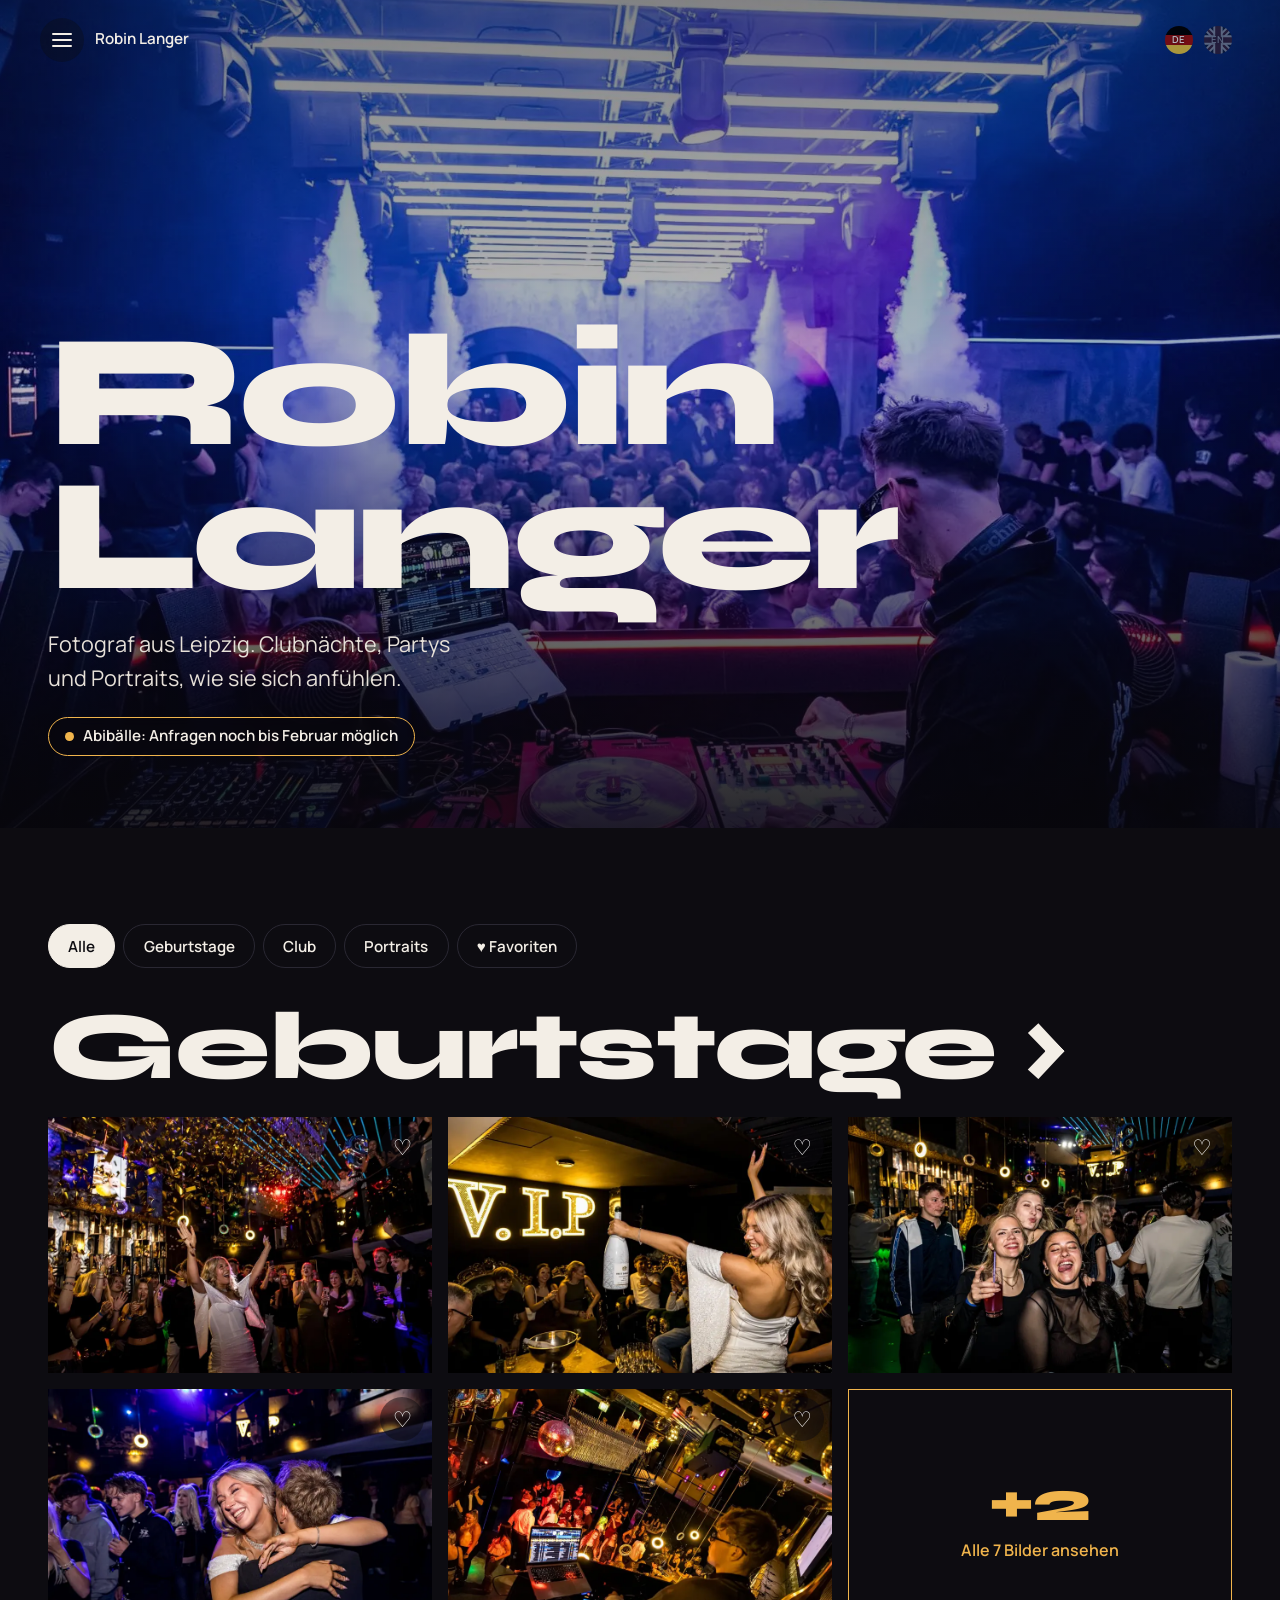
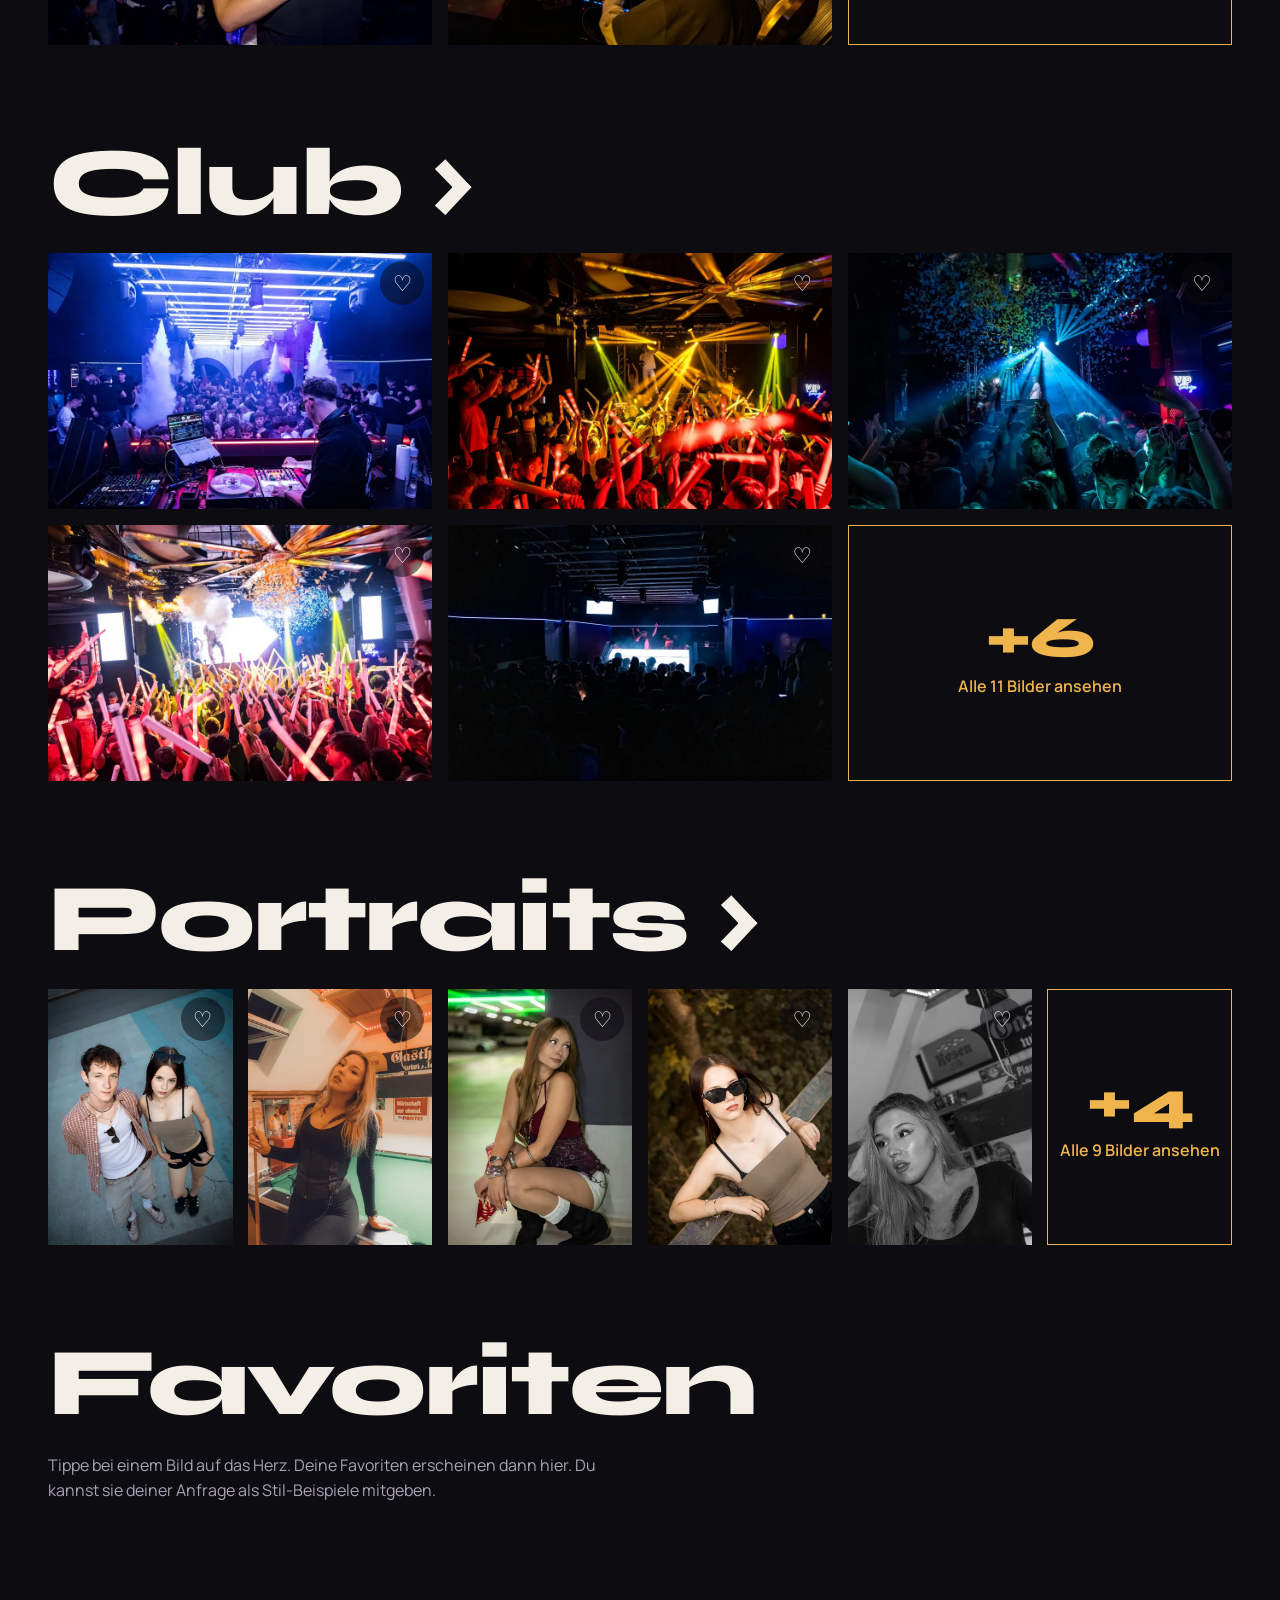
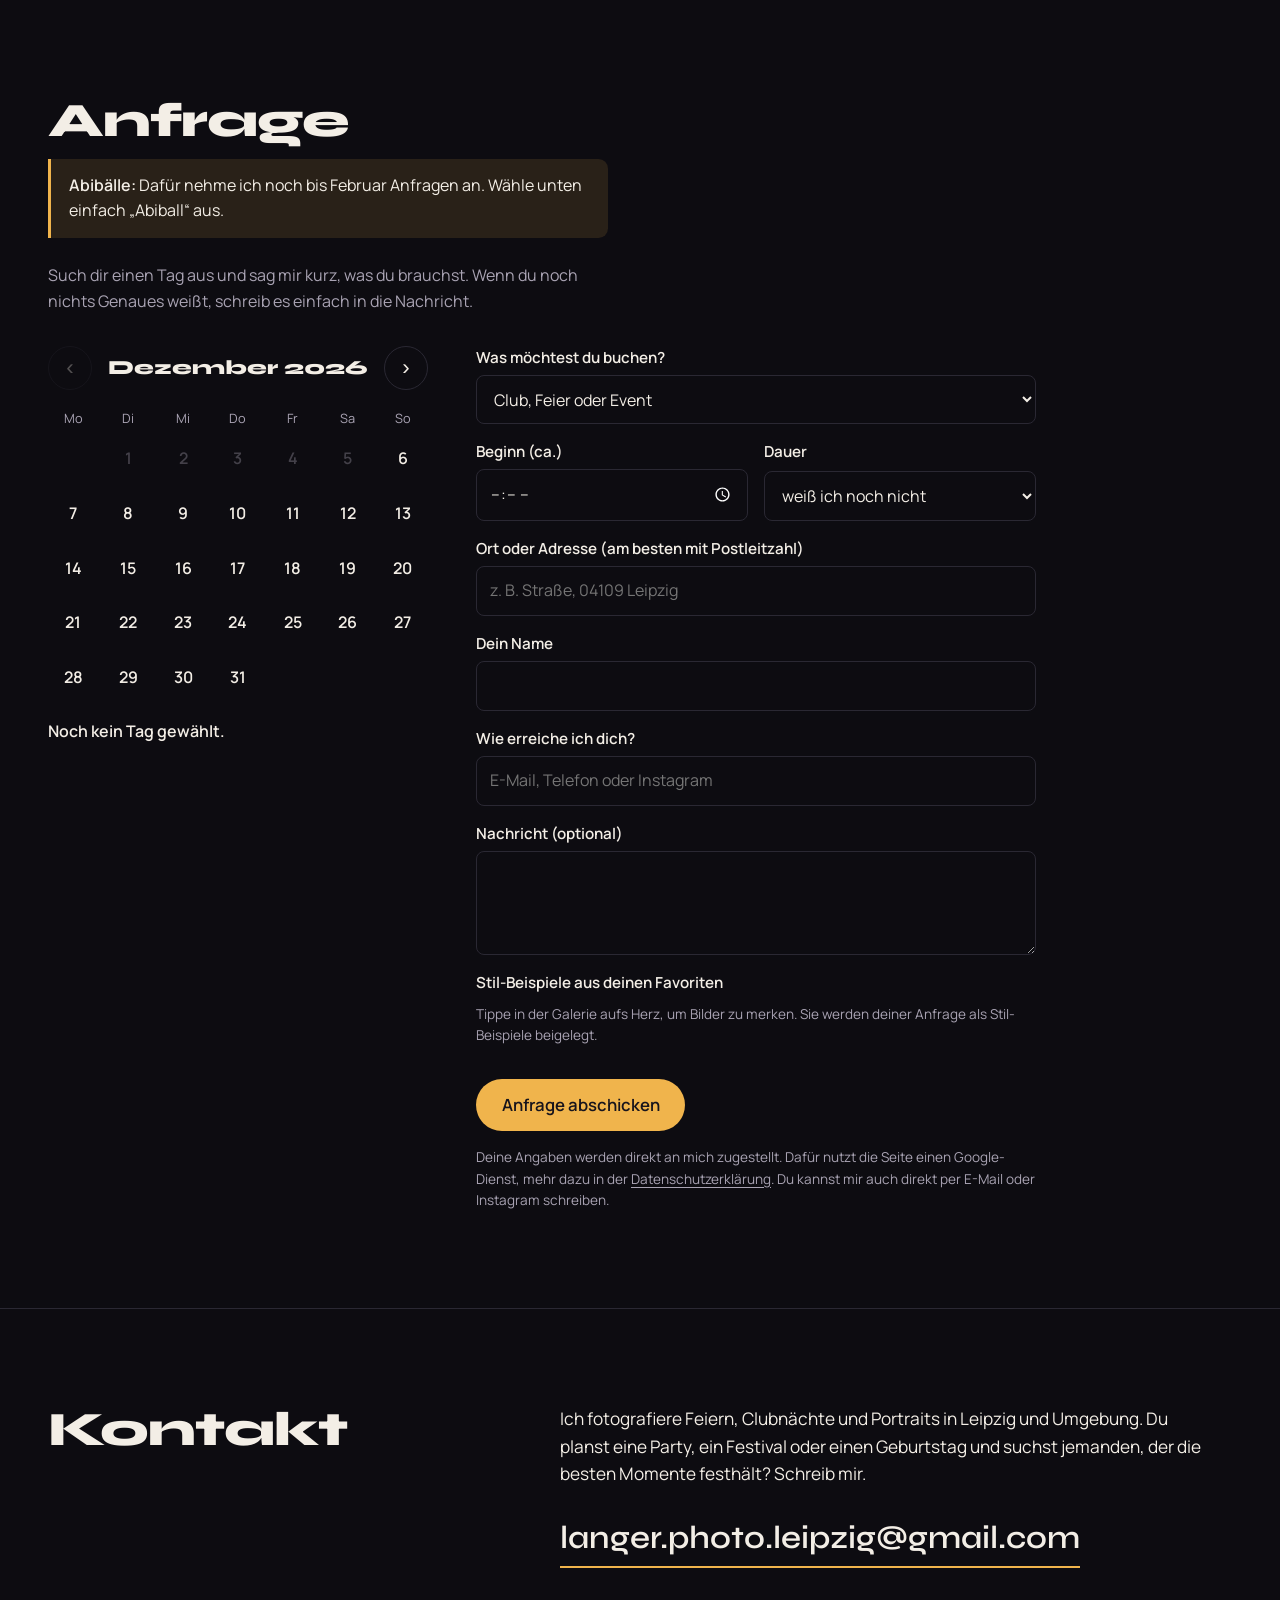
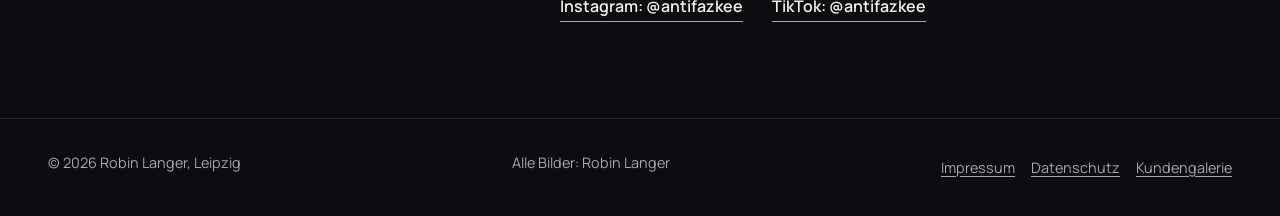
==== commit 9a697f33: "Neues Clubfoto hinzugefuegt (Crowd unter gruenen Lasern) p29 mit deutschem und englischem Alt-Text i" ====
--- a/index.html
+++ b/index.html
@@ -322,7 +322,7 @@
 <script id="i18n-js">
 (function(){
 var LANGS=['de','en','es','fr'],OFFER=['de','en'],LOC={de:'de-DE',en:'en-GB',es:'es-ES',fr:'fr-FR'},
-UI={"o.fail":["Das Senden hat gerade nicht geklappt.","Sending didn’t work just now.","Sending didn’t work just now.","Sending didn’t work just now."],"s.text":["Ich melde mich bei dir, sobald ich sie gelesen habe. Das ist die Nachricht, die ich bekommen habe:","I’ll get back to you as soon as I’ve read it. This is the message I received:","I’ll get back to you as soon as I’ve read it. This is the message I received:","I’ll get back to you as soon as I’ve read it. This is the message I received:"],"s.title":["Danke, deine Anfrage ist angekommen.","Thank you, your inquiry has arrived.","Thank you, your inquiry has arrived.","Thank you, your inquiry has arrived."],"e.contact":["Bitte gib an, wie ich dich erreiche (E-Mail, Telefon oder Instagram).","Please tell me how I can reach you (email, phone or Instagram).","Please tell me how I can reach you (email, phone or Instagram).","Please tell me how I can reach you (email, phone or Instagram)."],"f.sending":["Wird gesendet …","Sending …","Sending …","Sending …"],"menu.aria":["Hauptmenü","Main menu","Main menu","Main menu"],"menu.close":["Menü schließen","Close menu","Close menu","Close menu"],"menu.open":["Menü öffnen","Open menu","Open menu","Open menu"],"meta.desc":["Robin Langer – Fotograf aus Leipzig. Club- und Partyfotos, Geburtstage, Abibälle und Portraits. Jetzt Termin anfragen.", "Robin Langer – photographer from Leipzig, Germany. Club and party photography, birthdays, proms and portraits. Request a date now.", "Robin Langer – fotógrafo de Leipzig. Fotografía de clubes y fiestas, cumpleaños, bailes de graduación y retratos. Consulta tu fecha.", "Robin Langer – photographe à Leipzig. Photos de soirées en club, anniversaires, bals de fin d’études et portraits. Demande une date."],"title":["Robin Langer – Fotograf aus Leipzig","Robin Langer – Photographer from Leipzig","Robin Langer – Fotógrafo de Leipzig","Robin Langer – Photographe à Leipzig"],"lang.aria":["Sprache","Language","Idioma","Langue"],"nav.portfolio":["Portfolio","Portfolio","Portafolio","Portfolio"],"nav.request":["Anfrage","Inquiry","Consulta","Demande"],"nav.contact":["Kontakt","Contact","Contacto","Contact"],"hero.note":["Abibälle: Anfragen noch bis Februar möglich","Proms (Abibälle): inquiries still open until February","Bailes de graduación (Abibälle): consultas abiertas hasta febrero","Bals de fin d’études (Abibälle) : demandes possibles jusqu’en février"],"g.chips":["Kategorie filtern","Filter by category","Filtrar por categoría","Filtrer par catégorie"],"g.all":["Alle","All","Todo","Tout"],"g.fav":["♥ Favoriten","♥ Favorites","♥ Favoritos","♥ Favoris"],"g.favh":["Favoriten","Favorites","Favoritos","Favoris"],"g.favhint":["Tippe bei einem Bild auf das Herz. Deine Favoriten erscheinen dann hier. Du kannst sie deiner Anfrage als Stil-Beispiele mitgeben.","Tap the heart on a picture. Your favorites will then appear here. You can add them to your inquiry as style examples.","Toca el corazón en una foto. Tus favoritos aparecerán aquí. Puedes añadirlos a tu consulta como ejemplos de estilo.","Appuie sur le cœur d’une photo. Tes favoris apparaîtront alors ici. Tu peux les joindre à ta demande comme exemples de style."],"g.allfav":["Alle {n} Favoriten ansehen","View all {n} favorites","Ver los {n} favoritos","Voir les {n} favoris"],"g.allpics":["Alle {n} Bilder ansehen","View all {n} pictures","Ver las {n} fotos","Voir les {n} photos"],"g.askfav":["Mit diesen Bildern anfragen","Inquire with these pictures","Consultar con estas fotos","Demander avec ces photos"],"g.back":["Zurück zur Übersicht","Back to overview","Volver al resumen","Retour à l’aperçu"],"g.zoom":["Bild vergrößern","Enlarge picture","Ampliar foto","Agrandir la photo"],"g.favadd":["Zu Favoriten hinzufügen","Add to favorites","Añadir a favoritos","Ajouter aux favoris"],"g.favrem":["Aus Favoriten entfernen","Remove from favorites","Quitar de favoritos","Retirer des favoris"],"g.remove":["Entfernen","Remove","Quitar","Retirer"],"pill.one":[" gemerkt, jetzt anfragen"," favorite, inquire now"," favorito, consultar ahora"," favori, demander maintenant"],"pill.many":[" gemerkt, jetzt anfragen"," favorites, inquire now"," favoritos, consultar ahora"," favoris, demander maintenant"],"lb.aria":["Bildansicht","Image view","Vista de imagen","Vue de l’image"],"lb.close":["Schließen","Close","Cerrar","Fermer"],"lb.prev":["Vorheriges Bild","Previous picture","Foto anterior","Photo précédente"],"lb.next":["Nächstes Bild","Next picture","Foto siguiente","Photo suivante"],"lb.fav":["Merken","Save","Guardar","Garder"],"lb.faved":["Gemerkt","Saved","Guardada","Gardée"],"lb.share":["Teilen","Share","Compartir","Partager"],"lb.ask":["So etwas anfragen","Inquire about something like this","Consultar algo así","Demander quelque chose comme ça"],"t.removed":["Aus Favoriten entfernt","Removed from favorites","Quitado de favoritos","Retiré des favoris"],"t.added":["Gemerkt","Saved","Guardada","Gardée"],"t.copied":["Link kopiert","Link copied","Enlace copiado","Lien copié"],"t.noshare":["Teilen ist hier nicht verfügbar","Sharing isn’t available here","Compartir no está disponible aquí","Le partage n’est pas disponible ici"],"t.style":["Als Stil-Beispiel hinzugefügt","Added as a style example","Añadida como ejemplo de estilo","Ajoutée comme exemple de style"],"share.text":["Foto von Robin Langer, Fotograf aus Leipzig. Instagram: @antifazkee","Photo by Robin Langer, photographer from Leipzig. Instagram: @antifazkee","Foto de Robin Langer, fotógrafo de Leipzig. Instagram: @antifazkee","Photo de Robin Langer, photographe à Leipzig. Instagram : @antifazkee"],"req.h":["Anfrage","Inquiry","Consulta","Demande"],"req.note":["<b>Abibälle:<\/b> Dafür nehme ich noch bis Februar Anfragen an. Wähle unten einfach „Abiball“ aus.","<b>Proms (Abibälle):<\/b> I’m still taking inquiries for these until February. Just choose “Abiball” below.","<b>Bailes de graduación (Abibälle):<\/b> Todavía acepto consultas hasta febrero. Elige simplemente «Abiball» más abajo.","<b>Bals de fin d’études (Abibälle) :<\/b> Je prends encore des demandes jusqu’en février. Choisis simplement « Abiball » plus bas."],"req.intro":["Such dir einen Tag aus und sag mir kurz, was du brauchst. Wenn du noch nichts Genaues weißt, schreib es einfach in die Nachricht.","Pick a day and tell me briefly what you need. If you don’t know the details yet, just write it in the message.","Elige un día y cuéntame brevemente qué necesitas. Si todavía no sabes los detalles, escríbelo simplemente en el mensaje.","Choisis un jour et dis-moi brièvement ce dont tu as besoin. Si tu ne sais pas encore les détails, écris-le simplement dans le message."],"cal.prev":["Vorheriger Monat","Previous month","Mes anterior","Mois précédent"],"cal.next":["Nächster Monat","Next month","Mes siguiente","Mois suivant"],"cal.none":["Noch kein Tag gewählt.","No day selected yet.","Todavía no has elegido ningún día.","Aucun jour choisi pour l’instant."],"cal.picked":["Gewählter Tag: {d}","Selected day: {d}","Día elegido: {d}","Jour choisi : {d}"],"cal.wd":["Mo,Di,Mi,Do,Fr,Sa,So","Mo,Tu,We,Th,Fr,Sa,Su","lu,ma,mi,ju,vi,sá,do","lu,ma,me,je,ve,sa,di"],"cal.mon":["Januar,Februar,März,April,Mai,Juni,Juli,August,September,Oktober,November,Dezember","January,February,March,April,May,June,July,August,September,October,November,December","Enero,Febrero,Marzo,Abril,Mayo,Junio,Julio,Agosto,Septiembre,Octubre,Noviembre,Diciembre","Janvier,Février,Mars,Avril,Mai,Juin,Juillet,Août,Septembre,Octobre,Novembre,Décembre"],"f.art":["Was möchtest du buchen?","What would you like to book?","¿Qué quieres reservar?","Que souhaites-tu réserver ?"],"a.club":["Club, Feier oder Event","Club, party or event","Club, fiesta o evento","Club, fête ou événement"],"a.abi":["Abiball","Abiball (prom)","Abiball (baile de graduación)","Abiball (bal de fin d’études)"],"a.shoot":["Shooting","Photo shoot","Sesión de fotos","Shooting photo"],"a.other":["Etwas anderes","Something else","Otra cosa","Autre chose"],"f.time":["Beginn (ca.)","Start (approx.)","Inicio (aprox.)","Début (approx.)"],"f.dur":["Dauer","Duration","Duración","Durée"],"d.unknown":["weiß ich noch nicht","not sure yet","todavía no lo sé","je ne sais pas encore"],"d.1":["1 Stunde","1 hour","1 hora","1 heure"],"d.more":["mehr als 12 Stunden","more than 12 hours","más de 12 horas","plus de 12 heures"],"f.place":["Ort oder Adresse (am besten mit Postleitzahl)","Place or address (ideally with postcode)","Lugar o dirección (mejor con código postal)","Lieu ou adresse (de préférence avec le code postal)"],"f.place.ph":["z. B. Straße, 04109 Leipzig","e.g. street, 04109 Leipzig","p. ej. calle, 04109 Leipzig","p. ex. rue, 04109 Leipzig"],"f.name":["Dein Name","Your name","Tu nombre","Ton nom"],"f.contact":["Wie erreiche ich dich?","How can I reach you?","How can I reach you?","How can I reach you?"],"f.contact.ph":["E-Mail, Telefon oder Instagram","Email, phone or Instagram","Email, phone or Instagram","Email, phone or Instagram"],"f.msg":["Nachricht (optional)","Message (optional)","Mensaje (opcional)","Message (facultatif)"],"f.refs":["Stil-Beispiele aus deinen Favoriten","Style examples from your favorites","Ejemplos de estilo de tus favoritos","Exemples de style de tes favoris"],"f.refhint":["Tippe in der Galerie aufs Herz, um Bilder zu merken. Sie werden deiner Anfrage als Stil-Beispiele beigelegt.","Tap the heart in the gallery to save pictures. They will be added to your inquiry as style examples.","Toca el corazón en la galería para guardar fotos. Se añadirán a tu consulta como ejemplos de estilo.","Appuie sur le cœur dans la galerie pour garder des photos. Elles seront jointes à ta demande comme exemples de style."],"f.send":["Anfrage abschicken","Send inquiry","Send inquiry","Send inquiry"],"f.hint":["Deine Angaben werden direkt an mich zugestellt. Dafür nutzt die Seite einen Google-Dienst, mehr dazu in der <a href=\"#datenschutz\" data-legal=\"datenschutz\">Datenschutzerklärung<\/a>. Du kannst mir auch direkt per E-Mail oder Instagram schreiben.","Your details are delivered straight to me. The page uses a Google service for this, see the <a href=\"#datenschutz\" data-legal=\"datenschutz\">privacy policy<\/a> for details. You can also write to me directly by email or Instagram.","Your details are delivered straight to me. The page uses a Google service for this, see the <a href=\"#datenschutz\" data-legal=\"datenschutz\">privacy policy<\/a> for details. You can also write to me directly by email or Instagram.","Your details are delivered straight to me. The page uses a Google service for this, see the <a href=\"#datenschutz\" data-legal=\"datenschutz\">privacy policy<\/a> for details. You can also write to me directly by email or Instagram."],"e.day":["Bitte wähle einen Tag im Kalender.","Please choose a day in the calendar.","Por favor, elige un día en el calendario.","Choisis un jour dans le calendrier, s’il te plaît."],"e.name":["Bitte gib deinen Namen an.","Please enter your name.","Por favor, indica tu nombre.","Indique ton nom, s’il te plaît."],"o.title":["Deine Anfrage ist noch nicht abgeschickt.","Your inquiry has not been sent yet.","Tu consulta todavía no se ha enviado.","Ta demande n’a pas encore été envoyée."],"o.ok":["Wähle einen Weg. Erst wenn du dort auf „Senden“ drückst, kommt die Anfrage bei mir an.","Choose a way to send it. Your inquiry only reaches me once you press “Send” there.","Elige una vía. Tu consulta solo me llegará cuando pulses «Enviar» allí.","Choisis un moyen. Ta demande ne m’arrive que lorsque tu appuies sur « Envoyer » là-bas."],"o.mail":["E-Mail-Programm öffnen","Open email app","Abrir programa de correo","Ouvrir l’application e-mail"],"o.gmail":["In Gmail öffnen","Open in Gmail","Abrir en Gmail","Ouvrir dans Gmail"],"o.copy":["Text kopieren","Copy text","Copiar texto","Copier le texte"],"o.insta":["Per Instagram schreiben","Message on Instagram","Escribir por Instagram","Écrire sur Instagram"],"o.msg":["Deine Nachricht","Your message","Tu mensaje","Ton message"],"o.alt1":["Oder schreib direkt an ","Or write directly to ","O escribe directamente a ","Ou écris directement à "],"o.alt2":[" und füge den Text ein."," and paste the text."," y pega el texto."," et colle le texte."],"o.copied":["Text kopiert. Füge ihn jetzt in eine E-Mail oder Instagram-Nachricht ein.","Text copied. Now paste it into an email or Instagram message.","Texto copiado. Pégalo ahora en un correo o en un mensaje de Instagram.","Texte copié. Colle-le maintenant dans un e-mail ou un message Instagram."],"o.copyfail":["Kopieren hat nicht geklappt. Der Text unten ist markiert, kopiere ihn von Hand.","Copying didn’t work. The text below is selected, please copy it manually.","No se pudo copiar. El texto de abajo está seleccionado, cópialo a mano.","La copie n’a pas fonctionné. Le texte ci-dessous est sélectionné, copie-le à la main."],"m.hello":["Hallo Robin,","Hi Robin,","Hola Robin,","Bonjour Robin,"],"m.intro":["ich möchte gern eine Anfrage stellen.","I’d like to make an inquiry.","me gustaría hacer una consulta.","j’aimerais te faire une demande."],"m.what":["Was: {v}","What: {v}","Qué: {v}","Quoi : {v}"],"m.day":["Tag: {v}","Day: {v}","Día: {v}","Jour : {v}"],"m.start":["Beginn (ca.): {t} Uhr","Start (approx.): {t}","Inicio (aprox.): {t} h","Début (approx.) : {t}"],"m.dur":["Dauer: {v}","Duration: {v}","Duración: {v}","Durée : {v}"],"m.until":[" (bis ca. {e} Uhr)"," (until approx. {e})"," (hasta las {e} aprox.)"," (jusqu’à {e} environ)"],"m.place":["Ort: {v}","Location: {v}","Lugar: {v}","Lieu : {v}"],"m.msg":["Nachricht:","Message:","Mensaje:","Message :"],"m.favs":["Diese Bilder aus deinem Portfolio gefallen mir besonders:","I especially like these pictures from your portfolio:","Me gustan especialmente estas fotos de tu portafolio:","J’aime particulièrement ces photos de ton portfolio :"],"m.favline":["– {cat}, Bild {n}","– {cat}, picture {n}","– {cat}, foto {n}","– {cat}, photo {n}"],"m.gallery":["Galerie","Gallery","Galería","Galerie"],"m.name":["Name: {v}","Name: {v}","Nombre: {v}","Nom : {v}"],"m.contact":["Erreichbar unter: {v}","You can reach me at: {v}","Puedes contactarme en: {v}","Tu peux me joindre à : {v}"],"m.subject":["Anfrage: {art} am {date}","Inquiry: {art} on {date}","Consulta: {art} el {date}","Demande : {art} le {date}"],"m.to":["An: ","To: ","Para: ","À : "],"m.subjl":["Betreff: ","Subject: ","Asunto: ","Objet : "],"k.h":["Kontakt","Contact","Contacto","Contact"],"ft.credit":["Alle Bilder: Robin Langer","All photos: Robin Langer","Todas las fotos: Robin Langer","Toutes les photos : Robin Langer"],"ft.imp":["Impressum","Legal notice","Aviso legal","Mentions légales"],"ft.dsg":["Datenschutz","Privacy","Privacidad","Confidentialité"],"ft.gal":["Kundengalerie","Client gallery","Galería de clientes","Galerie client"],"imp.title":["Impressum","Legal notice","Aviso legal","Mentions légales"],"dsg.title":["Datenschutz","Privacy policy","Política de privacidad","Politique de confidentialité"],"legal.note":["","Convenience translation. The German version is legally binding.","Traducción de cortesía. La versión alemana es la jurídicamente vinculante.","Traduction fournie à titre indicatif. Seule la version allemande fait foi."],"d.2":["2 Stunden","2 hours","2 horas","2 heures"],"d.3":["3 Stunden","3 hours","3 horas","3 heures"],"d.4":["4 Stunden","4 hours","4 horas","4 heures"],"d.5":["5 Stunden","5 hours","5 horas","5 heures"],"d.6":["6 Stunden","6 hours","6 horas","6 heures"],"d.7":["7 Stunden","7 hours","7 horas","7 heures"],"d.8":["8 Stunden","8 hours","8 horas","8 heures"],"d.9":["9 Stunden","9 hours","9 horas","9 heures"],"d.10":["10 Stunden","10 hours","10 horas","10 heures"],"d.11":["11 Stunden","11 hours","11 horas","11 heures"],"d.12":["12 Stunden","12 hours","12 horas","12 heures"]},TX={"Portrait einer Frau mit langen braunen Haaren in der Hocke in einem Parkhaus mit grünem Neonlicht":["Portrait of a woman with long brown hair crouching in a parking garage with green neon light", "Portrait of a woman with long brown hair crouching in a parking garage with green neon light", "Portrait of a woman with long brown hair crouching in a parking garage with green neon light"],"Schwarz-Weiß-Portrait einer Frau, die in der Hocke an einer Betonwand sitzt und über die Schulter blickt":["Black-and-white portrait of a woman crouching against a concrete wall and looking over her shoulder", "Black-and-white portrait of a woman crouching against a concrete wall and looking over her shoulder", "Black-and-white portrait of a woman crouching against a concrete wall and looking over her shoulder"],"Schwarz-Weiß-Portrait einer Frau mit langen blonden Haaren, die mit leicht geneigtem Kopf in die Kamera schaut":["Black-and-white portrait of a woman with long blonde hair looking into the camera with her head slightly tilted", "Black-and-white portrait of a woman with long blonde hair looking into the camera with her head slightly tilted", "Black-and-white portrait of a woman with long blonde hair looking into the camera with her head slightly tilted"],"Schwarz-Weiß-Portrait einer Frau mit langen blonden Haaren, die zur Seite schaut und eine Hand im Haar hat":["Black-and-white portrait of a woman with long blonde hair looking to the side with one hand in her hair", "Black-and-white portrait of a woman with long blonde hair looking to the side with one hand in her hair", "Black-and-white portrait of a woman with long blonde hair looking to the side with one hand in her hair"],"Portrait einer Frau mit langen blonden Haaren, die sich an einen Billardtisch lehnt und einen Queue hält, in warmem orangefarbenem Licht":["Portrait of a woman with long blonde hair leaning on a pool table and holding a cue, in warm orange light", "Portrait of a woman with long blonde hair leaning on a pool table and holding a cue, in warm orange light", "Portrait of a woman with long blonde hair leaning on a pool table and holding a cue, in warm orange light"],"Champagner in der VIP-Lounge":["Champagne in the VIP lounge", "Champagne in the VIP lounge", "Champagne in the VIP lounge"],"Leuchtstäbe und Lichtstrahlen auf der Tanzfläche":["Glow sticks and beams of light on the dance floor", "Glow sticks and beams of light on the dance floor", "Glow sticks and beams of light on the dance floor"],"Dunkler Club mit blauen Lichtleisten und tanzender Crowd":["Dark club with blue light bars and a dancing crowd", "Dark club with blue light bars and a dancing crowd", "Dark club with blue light bars and a dancing crowd"],"Gruppe tanzt unter grünen und gelben Lasern":["Group dancing under green and yellow lasers", "Group dancing under green and yellow lasers", "Group dancing under green and yellow lasers"],"Rot beleuchtete Crowd vor der Bühne":["Red-lit crowd in front of the stage", "Red-lit crowd in front of the stage", "Red-lit crowd in front of the stage"],"DJ am Pult mit Nebelfontänen und blauen Lichtern":["DJ at the decks with fog fountains and blue lights", "DJ at the decks with fog fountains and blue lights", "DJ at the decks with fog fountains and blue lights"],"Gast streckt die Zunge raus und jubelt in die Kamera":["Guest sticking out their tongue and cheering at the camera", "Guest sticking out their tongue and cheering at the camera", "Guest sticking out their tongue and cheering at the camera"],"Nebelkanone über der Crowd im violetten Licht":["Fog cannon above the crowd in purple light", "Fog cannon above the crowd in purple light", "Fog cannon above the crowd in purple light"],"Zwei Personen von oben fotografiert":["Two people photographed from above", "Two people photographed from above", "Two people photographed from above"],"Portrait einer jungen Frau am Wasser":["Portrait of a young woman by the water", "Portrait of a young woman by the water", "Portrait of a young woman by the water"],"Portrait einer jungen Frau mit Sonnenbrille":["Portrait of a young woman wearing sunglasses", "Portrait of a young woman wearing sunglasses", "Portrait of a young woman wearing sunglasses"],"Portrait eines jungen Mannes im Gegenlicht der Abendsonne":["Portrait of a young man in the backlight of the evening sun", "Portrait of a young man in the backlight of the evening sun", "Portrait of a young man in the backlight of the evening sun"],"Freunde lachen gemeinsam auf der Feier":["Friends laughing together at the party", "Friends laughing together at the party", "Friends laughing together at the party"],"Zwei Gäste umarmen sich lachend":["Two guests hugging and laughing", "Two guests hugging and laughing", "Two guests hugging and laughing"],"DJ am Pult mit Discokugel, von oben fotografiert":["DJ at the decks with a disco ball, seen from above", "DJ at the decks with a disco ball, seen from above", "DJ at the decks with a disco ball, seen from above"],"Blick von oben auf die Tanzfläche":["View of the dance floor from above", "View of the dance floor from above", "View of the dance floor from above"],"Gäste tanzen auf goldenem Konfetti, von oben fotografiert":["Guests dancing on golden confetti, seen from above", "Guests dancing on golden confetti, seen from above", "Guests dancing on golden confetti, seen from above"],"Fotograf aus Leipzig. Clubnächte, Partys und Portraits, wie sie sich anfühlen.":["Photographer from Leipzig. Club nights, parties and portraits, just the way they feel.","Fotógrafo de Leipzig. Noches de club, fiestas y retratos, tal como se sienten.","Photographe à Leipzig. Soirées en club, fêtes et portraits, tels qu’on les ressent."],"Ich fotografiere Feiern, Clubnächte und Portraits in Leipzig und Umgebung. Du planst eine Party, ein Festival oder einen Geburtstag und suchst jemanden, der die besten Momente festhält? Schreib mir.":["I photograph parties, club nights and portraits in Leipzig and the surrounding area. Planning a party, a festival or a birthday and looking for someone to capture the best moments? Write to me.","Fotografío fiestas, noches de club y retratos en Leipzig y alrededores. ¿Estás organizando una fiesta, un festival o un cumpleaños y buscas a alguien que capture los mejores momentos? Escríbeme.","Je photographie des fêtes, des soirées en club et des portraits à Leipzig et dans les environs. Tu organises une fête, un festival ou un anniversaire et tu cherches quelqu’un pour immortaliser les meilleurs moments ? Écris-moi."],"DJ-Set mit Nebelfontänen im Club":["DJ set with fog fountains in the club","Set de DJ con fuentes de niebla en el club","Set de DJ avec jets de brouillard dans le club"],"Goldkonfetti beim Geburtstag":["Gold confetti at a birthday party","Confeti dorado en un cumpleaños","Confettis dorés à une fête d’anniversaire"],"Leuchtstäbe und Lichtstrahlen auf der Tanzfläche":["Glow sticks and light beams on the dance floor","Varitas luminosas y rayos de luz en la pista de baile","Bâtons lumineux et faisceaux de lumière sur la piste de danse"],"Champagner in der VIP-Lounge":["Champagne in the VIP lounge","Champán en la zona VIP","Champagne dans le carré VIP"],"Blaues Konfetti über der Crowd":["Blue confetti over the crowd","Confeti azul sobre el público","Confettis bleus au-dessus de la foule"],"Leuchtstäbe, Konfetti und Nebel":["Glow sticks, confetti and fog","Varitas luminosas, confeti y niebla","Bâtons lumineux, confettis et brouillard"],"cat:geburtstage":["Birthdays","Cumpleaños","Anniversaires"],"cat:club":["Club","Club","Club"],"cat:portraits":["Portraits","Retratos","Portraits"]},IMP={"en":["Information pursuant to § 5 DDG (German Digital Services Act)","Robin Langer<br><span class=\"addr\">{ADDR}<\/span><br>Germany","Contact","Email: <a class=\"lmail\" href=\"mailto:{MAIL}\">{MAIL}<\/a><br>Instagram: <a href=\"https://www.instagram.com/antifazkee\" target=\"_blank\" rel=\"noopener noreferrer\">@antifazkee<\/a>","Responsible for content (§ 18(2) MStV)","Robin Langer, address as above.","Copyright","All images and texts on this website are protected by copyright (© Robin Langer) unless stated otherwise. Any use requires my permission.","Liability for content","I create the content of this website with care. However, I cannot guarantee that it is correct, complete or up to date. If I become aware of any legal violations, I will remove the affected content immediately.","Liability for links","This website links to external sites (Instagram, TikTok). I have no influence on their content; the respective provider is responsible. No legal violations were apparent when the links were set. As soon as I learn of a violation, I will remove the link.","Consumer dispute resolution","I am neither willing nor obliged to take part in dispute resolution proceedings before a consumer arbitration board."],"es":["Datos según el § 5 DDG (ley alemana de servicios digitales)","Robin Langer<br><span class=\"addr\">{ADDR}<\/span><br>Alemania","Contacto","Correo electrónico: <a class=\"lmail\" href=\"mailto:{MAIL}\">{MAIL}<\/a><br>Instagram: <a href=\"https://www.instagram.com/antifazkee\" target=\"_blank\" rel=\"noopener noreferrer\">@antifazkee<\/a>","Responsable del contenido (§ 18, apdo. 2 MStV)","Robin Langer, dirección como arriba.","Derechos de autor","Todas las imágenes y textos de este sitio web están protegidos por derechos de autor (© Robin Langer), salvo que se indique lo contrario. Su uso solo está permitido con mi consentimiento.","Responsabilidad por los contenidos","Elaboro los contenidos de este sitio web con cuidado. Sin embargo, no puedo garantizar que sean correctos, completos ni actuales. Si tengo conocimiento de una infracción legal, eliminaré de inmediato los contenidos afectados.","Responsabilidad por los enlaces","Este sitio web enlaza con sitios externos (Instagram, TikTok). No tengo ninguna influencia sobre sus contenidos; el responsable es en cada caso el proveedor correspondiente. En el momento de enlazarlos no se apreciaba ninguna infracción legal. En cuanto tenga conocimiento de una infracción, eliminaré el enlace.","Resolución de litigios con consumidores","No estoy dispuesto ni obligado a participar en procedimientos de resolución de litigios ante un organismo de arbitraje de consumo."],"fr":["Informations légales selon le § 5 DDG (loi allemande sur les services numériques)","Robin Langer<br><span class=\"addr\">{ADDR}<\/span><br>Allemagne","Contact","E-mail : <a class=\"lmail\" href=\"mailto:{MAIL}\">{MAIL}<\/a><br>Instagram : <a href=\"https://www.instagram.com/antifazkee\" target=\"_blank\" rel=\"noopener noreferrer\">@antifazkee<\/a>","Responsable du contenu (§ 18, al. 2 MStV)","Robin Langer, adresse comme ci-dessus.","Droit d’auteur","Toutes les images et tous les textes de ce site sont protégés par le droit d’auteur (© Robin Langer), sauf mention contraire. Toute utilisation requiert mon accord.","Responsabilité quant au contenu","Je crée le contenu de ce site avec soin. Je ne peux toutefois pas garantir qu’il soit exact, complet ou à jour. Si j’ai connaissance d’une violation de la loi, je supprimerai immédiatement le contenu concerné.","Responsabilité quant aux liens","Ce site renvoie vers des sites externes (Instagram, TikTok). Je n’ai aucune influence sur leur contenu ; le fournisseur concerné en est responsable. Aucune violation de la loi n’était apparente au moment de la mise en place des liens. Dès que j’ai connaissance d’une violation, je supprime le lien.","Règlement des litiges de consommation","Je ne suis ni disposé ni tenu de participer à une procédure de règlement des litiges devant un organisme de médiation de la consommation."]},DSG={"en":["1. Who is responsible?","The controller within the meaning of the General Data Protection Regulation (GDPR) is me:","Robin Langer\u003cbr>\u003cspan class=\"addr\">{ADDR}\u003c/span>\u003cbr>Email: \u003ca class=\"lmail\" href=\"mailto:{MAIL}\">{MAIL}\u003c/a>","2. The most important points in brief","This website does not set any cookies and contains no tracking or analytics tools. Settings such as the language or your favorites stay locally in your browser (see section 6).","When you submit the inquiry form, your inquiry goes directly into my email inbox via a Google service (see section 5). Your entries are not transmitted before that.","The fonts are delivered together with the website (see section 4). There is no connection to Google or any other font service for this.","The client gallery delivers encrypted pictures via Cloudflare. Your IP address is transmitted to Cloudflare in the process (see section 8).","3. Provision of the website (hosting)","This website is provided at langer-photo.de via GitHub Pages. Depending on the case, the responsible party is GitHub B.V., Prins Bernhardplein 200, 1097 JB Amsterdam, Netherlands, or GitHub, Inc., 88 Colin P. Kelly Jr. St., San Francisco, CA 94107, USA. According to GitHub, when the website is accessed, the visitor’s IP address is logged and stored for security purposes, even if you are not signed in to GitHub. In addition, technically necessary connection data such as date and time, browser and device information and the requested address are processed. This is necessary so that the website can be delivered and run securely. The legal basis is Art. 6(1)(f) GDPR (my legitimate interest in a secure and stable website). I do not combine this data with other data.","Data may be transferred to the USA in the process. According to its own statements, GitHub relies on the EU-U.S. Data Privacy Framework and standard contractual clauses for this. More information in \u003ca href=\"https://docs.github.com/en/site-policy/privacy-policies/github-general-privacy-statement\" target=\"_blank\" rel=\"noopener noreferrer\">GitHub’s privacy statement\u003c/a>.","Older links that used an address on the platform of Anthropic (claude.ai) now only show a notice with a link to this website. If you open such an old address, the provider processes similar connection data (for example your IP address). According to the provider’s privacy policy, Anthropic Ireland, Limited, 6th Floor, South Bank House, Barrow Street, Dublin 4, D04 TR29, Ireland is responsible for users in Europe. Data may also be transferred to the USA and other countries. According to its own statements, the provider relies on adequacy decisions and standard contractual clauses for this. More information at \u003ca href=\"https://www.anthropic.com/legal/privacy\" target=\"_blank\" rel=\"noopener noreferrer\">anthropic.com/legal/privacy\u003c/a>.","4. Fonts","The website and the client gallery use the fonts “Syne” and “Manrope”. The font files are stored on the same server as the website itself (see section 3) and are loaded from there. Your browser does not contact Google or any other font service for this, and no additional data is transmitted to third parties. The fonts are licensed under the SIL Open Font License.","5. Inquiry form and contact","In the form you can enter the type of booking, your preferred day, start time, duration, place, your name, contact details and a message. Preferred day, name and contact details are required so that I can answer your inquiry; everything else is optional. If you have saved pictures as favorites, they are written into the message as style examples. The details are only transmitted when you press “Send inquiry”. Then the following applies:","Your browser sends the details to a web service from Google (Google Apps Script), and the service forwards them to my inbox as an email. The provider is Google Ireland Limited (Gordon House, Barrow Street, Dublin 4, Ireland). Your IP address is transmitted to Google in the process, and Google may store technical log data such as the time of the request. The data may also be transferred to the USA. According to its own statements, Google relies on the EU-U.S. Data Privacy Framework and standard contractual clauses for this. More information at \u003ca href=\"https://policies.google.com/privacy\" target=\"_blank\" rel=\"noopener noreferrer\">policies.google.com/privacy\u003c/a>.","The website does not store your inquiry. Afterwards it exists only as an email in my inbox (Gmail, also operated by Google). It stays there until I delete it (see section 9).","If you enter an email address in the contact field, the same service automatically sends you a short confirmation that your inquiry has arrived. It is sent from my Gmail account and contains only fixed text, nothing from your inquiry. The website stores nothing for this. So that you do not receive the same confirmation repeatedly, the service keeps a hash of your address (not the readable address) for six hours at most. The legal basis is Art. 6(1)(b) and (f) GDPR (confirming receipt of your inquiry).","If sending does not work, you can send the text yourself: with your email program (the privacy rules of your email provider apply), via the Gmail link (your browser then transmits the text to Google to fill the compose window; Google’s rules apply), as an Instagram message (the link opens Instagram; the rules of Meta Platforms Ireland Limited apply), or by copying it and pasting it wherever you like.","When your message reaches me, whether via the form or directly by email, Instagram or TikTok, I process the information to answer your inquiry and to prepare a possible booking. The legal basis is Art. 6(1)(b) GDPR (pre-contractual measures at your request) and, if it is only about a reply, Art. 6(1)(f) GDPR. I do not pass the information on to third parties unless I am legally obliged to. How long I store it is explained in section 9.","6. Storage in your browser","The website stores three things locally in your browser (Local Storage), not on a server: your language choice, the draft of your form (including your name and contact details as soon as you type them), so that nothing is lost if you leave the page, and the pictures you have marked as favorites. After the inquiry has been sent successfully, the draft is deleted. This data is not transmitted to me. I only learn about favorites if you send them along with an inquiry. The storage is necessary to provide the functions you requested (§ 25(2) no. 2 TDDDG, Art. 6(1)(f) GDPR). You can remove favorites in the gallery again or delete all stored data via your browser settings. On a device that others also use, you should do this after your visit if you typed anything into the form.","7. Links to Instagram, TikTok and other sites","The website contains links to Instagram (Meta Platforms Ireland Limited) and TikTok (TikTok Technology Limited). These are simple links, not embedded content. Data only flows when you click a link. The privacy terms of the respective provider then apply.","8. Client gallery","At langer-photo.de/galerie I provide my clients with their photos to view and download. The pictures are stored encrypted and are only decrypted in your browser with the password you receive from me. The password itself is not transmitted, but your browser calculates an identifier from it that is part of the file address. Without the password, neither the storage provider nor anyone else can see the pictures. The storage provider only sees that encrypted files of certain sizes are requested, how many there are and when.","The encrypted files are stored with Cloudflare (the “R2” and “Workers” services). The provider is Cloudflare, Inc., 101 Townsend Street, San Francisco, CA 94107, USA. When you open the gallery, your browser loads the files from Cloudflare servers. Cloudflare processes your IP address and technically necessary connection data in order to deliver the files and secure the service. A data processing agreement is in place with Cloudflare. Data may be transferred to the USA in the process. According to its own information, Cloudflare relies on the EU-U.S. Data Privacy Framework and standard contractual clauses for this. More at \u003ca href=\"https://www.cloudflare.com/privacypolicy/\" target=\"_blank\" rel=\"noopener noreferrer\">cloudflare.com/privacypolicy\u003c/a>.","The legal basis for providing your photos is Art. 6(1)(b) GDPR (performance of our contract), and for the connection data Art. 6(1)(f) GDPR (my interest in secure delivery). So that you do not have to enter the password again every time you reload, your browser remembers it for the current session (Session Storage). It is deleted when you tap “Abmelden” (log out) or close the tab (§ 25(2) no. 2 TDDDG). I delete the gallery once the stated download period has ended.","9. How long do I store data?","I store information from an inquiry only for as long as I need it to process it. After that I delete it, unless statutory retention obligations require otherwise, for example tax-related ones after a booking.","10. Your rights","You have the right of access (Art. 15 GDPR), rectification (Art. 16), erasure (Art. 17), restriction of processing (Art. 18), data portability (Art. 20) and to object to processing based on legitimate interests (Art. 21). You can withdraw any consent you have given at any time (Art. 7(3)). Simply write me an email at \u003ca class=\"lmail\" href=\"mailto:{MAIL}\">{MAIL}\u003c/a>.","You can also lodge a complaint with a data protection supervisory authority, for example the one responsible for me: Sächsische Datenschutz- und Transparenzbeauftragte (Saxon Data Protection and Transparency Commissioner), Postfach 11 01 32, 01330 Dresden, Germany (\u003ca href=\"https://www.datenschutz.sachsen.de\" target=\"_blank\" rel=\"noopener noreferrer\">datenschutz.sachsen.de\u003c/a>).","11. No automated decisions","No automated decision-making or profiling takes place.","12. Photos of people","Some of the photos on this website show people, for example at events. If you can be recognised in a picture and do not want it to be shown here, write me an email at \u003ca class=\"lmail\" href=\"mailto:{MAIL}\">{MAIL}\u003c/a>. I will then remove the picture promptly. Your right to object under Art. 21 GDPR (see section 10) remains unaffected.","As of: 1 November 2026"],"es":["1. ¿Quién es el responsable?","El responsable en el sentido del Reglamento General de Protección de Datos (RGPD) soy yo:","Robin Langer\u003cbr>\u003cspan class=\"addr\">{ADDR}\u003c/span>\u003cbr>Correo electrónico: \u003ca class=\"lmail\" href=\"mailto:{MAIL}\">{MAIL}\u003c/a>","2. Lo más importante en breve","This website does not set any cookies and contains no tracking or analytics tools. Settings such as the language or your favorites stay locally in your browser (see section 6).","When you submit the inquiry form, your inquiry goes directly into my email inbox via a Google service (see section 5). Your entries are not transmitted before that.","Las fuentes se entregan junto con el sitio web (véase el punto 4). Para ello no hay ninguna conexión con Google ni con otro servicio de fuentes.","La galería de clientes entrega imágenes cifradas a través de Cloudflare. Al hacerlo, tu dirección IP se transmite a Cloudflare (véase el punto 8).","3. Provisión del sitio web (alojamiento)","Este sitio web se ofrece en langer-photo.de a través de GitHub Pages. Según el caso, el responsable es GitHub B.V., Prins Bernhardplein 200, 1097 JB Ámsterdam, Países Bajos, o GitHub, Inc., 88 Colin P. Kelly Jr. St., San Francisco, CA 94107, EE. UU. Según GitHub, al acceder al sitio web se registra y almacena la dirección IP de los visitantes por motivos de seguridad, aunque no hayas iniciado sesión en GitHub. Además se tratan datos de conexión técnicamente necesarios, como la fecha y la hora, datos del navegador y del dispositivo y la dirección solicitada. Esto es necesario para poder servir el sitio web y para que funcione de forma segura. La base jurídica es el art. 6, apdo. 1, letra f) del RGPD (mi interés legítimo en un sitio web seguro y estable). No combino estos datos con otros datos.","En este proceso pueden transferirse datos a EE. UU. Según sus propias indicaciones, GitHub se basa para ello en el Marco de Privacidad de Datos UE-EE. UU. y en cláusulas contractuales tipo. Más información en la \u003ca href=\"https://docs.github.com/en/site-policy/privacy-policies/github-general-privacy-statement\" target=\"_blank\" rel=\"noopener noreferrer\">política de privacidad de GitHub\u003c/a>.","Older links that used an address on the platform of Anthropic (claude.ai) now only show a notice with a link to this website. If you open such an old address, the provider processes similar connection data (for example your IP address). According to the provider’s privacy policy, Anthropic Ireland, Limited, 6th Floor, South Bank House, Barrow Street, Dublin 4, D04 TR29, Ireland is responsible for users in Europe. Data may also be transferred to the USA and other countries. According to its own statements, the provider relies on adequacy decisions and standard contractual clauses for this. More information at \u003ca href=\"https://www.anthropic.com/legal/privacy\" target=\"_blank\" rel=\"noopener noreferrer\">anthropic.com/legal/privacy\u003c/a>.","4. Fuentes tipográficas","El sitio web y la galería de clientes utilizan las fuentes “Syne” y “Manrope”. Los archivos de las fuentes se encuentran en el mismo servidor que el propio sitio (véase el punto 3) y se cargan desde allí. Para ello, tu navegador no se pone en contacto con Google ni con ningún otro servicio de fuentes, y no se transmiten datos adicionales a terceros. Las fuentes se ofrecen bajo la licencia SIL Open Font License.","5. Formulario de consulta y contacto","In the form you can enter the type of booking, your preferred day, start time, duration, place, your name, contact details and a message. Preferred day, name and contact details are required so that I can answer your inquiry; everything else is optional. If you have saved pictures as favorites, they are written into the message as style examples. The details are only transmitted when you press “Send inquiry”. Then the following applies:","Your browser sends the details to a web service from Google (Google Apps Script), and the service forwards them to my inbox as an email. The provider is Google Ireland Limited (Gordon House, Barrow Street, Dublin 4, Ireland). Your IP address is transmitted to Google in the process, and Google may store technical log data such as the time of the request. The data may also be transferred to the USA. According to its own statements, Google relies on the EU-U.S. Data Privacy Framework and standard contractual clauses for this. More information at \u003ca href=\"https://policies.google.com/privacy\" target=\"_blank\" rel=\"noopener noreferrer\">policies.google.com/privacy\u003c/a>.","The website does not store your inquiry. Afterwards it exists only as an email in my inbox (Gmail, also operated by Google). It stays there until I delete it (see section 9).","If you enter an email address in the contact field, the same service automatically sends you a short confirmation that your inquiry has arrived. It is sent from my Gmail account and contains only fixed text, nothing from your inquiry. The website stores nothing for this. So that you do not receive the same confirmation repeatedly, the service keeps a hash of your address (not the readable address) for six hours at most. The legal basis is Art. 6(1)(b) and (f) GDPR (confirming receipt of your inquiry).","If sending does not work, you can send the text yourself: with your email program (the privacy rules of your email provider apply), via the Gmail link (your browser then transmits the text to Google to fill the compose window; Google’s rules apply), as an Instagram message (the link opens Instagram; the rules of Meta Platforms Ireland Limited apply), or by copying it and pasting it wherever you like.","Cuando tu mensaje me llega, ya sea a través del formulario o directamente por correo electrónico, Instagram o TikTok, trato los datos para responder a tu consulta y preparar un posible encargo. La base jurídica es el art. 6, apdo. 1, letra b) del RGPD (medidas precontractuales a petición tuya) y, si solo se trata de una respuesta, la letra f). No cedo los datos a terceros, salvo que esté legalmente obligado a ello. Cuánto tiempo los conservo se explica en el punto 9.","6. Almacenamiento en tu navegador","The website stores three things locally in your browser (Local Storage), not on a server: your language choice, the draft of your form (including your name and contact details as soon as you type them), so that nothing is lost if you leave the page, and the pictures you have marked as favorites. After the inquiry has been sent successfully, the draft is deleted. This data is not transmitted to me. I only learn about favorites if you send them along with an inquiry. The storage is necessary to provide the functions you requested (§ 25(2) no. 2 TDDDG, Art. 6(1)(f) GDPR). You can remove favorites in the gallery again or delete all stored data via your browser settings. On a device that others also use, you should do this after your visit if you typed anything into the form.","7. Enlaces a Instagram, TikTok y otros sitios","El sitio web contiene enlaces a Instagram (Meta Platforms Ireland Limited) y TikTok (TikTok Technology Limited). Son enlaces sencillos, no contenidos incrustados. Los datos solo fluyen cuando haces clic en un enlace. Entonces se aplican las condiciones de privacidad del proveedor correspondiente.","8. Galería de clientes","At langer-photo.de/galerie I provide my clients with their photos to view and download. The pictures are stored encrypted and are only decrypted in your browser with the password you receive from me. The password itself is not transmitted, but your browser calculates an identifier from it that is part of the file address. Without the password, neither the storage provider nor anyone else can see the pictures. The storage provider only sees that encrypted files of certain sizes are requested, how many there are and when.","Los archivos cifrados se almacenan en Cloudflare (servicios «R2» y «Workers»). El proveedor es Cloudflare, Inc., 101 Townsend Street, San Francisco, CA 94107, EE. UU. Cuando abres la galería, tu navegador carga los archivos desde servidores de Cloudflare. Cloudflare trata tu dirección IP y los datos de conexión técnicamente necesarios para entregar los archivos y proteger el servicio. Existe un contrato de encargo del tratamiento con Cloudflare. Pueden transferirse datos a EE. UU. Según sus propios datos, Cloudflare se basa para ello en el Marco de Privacidad de Datos UE-EE. UU. y en cláusulas contractuales tipo. Más información en \u003ca href=\"https://www.cloudflare.com/privacypolicy/\" target=\"_blank\" rel=\"noopener noreferrer\">cloudflare.com/privacypolicy\u003c/a>.","La base jurídica para poner a tu disposición las fotos es el art. 6, apdo. 1, letra b) del RGPD (ejecución de nuestro contrato) y, para los datos de conexión, el art. 6, apdo. 1, letra f) del RGPD (mi interés en una entrega segura). Para que no tengas que volver a introducir la contraseña cada vez que recargas, tu navegador la recuerda durante la sesión actual (Session Storage). Se borra cuando pulsas «Abmelden» (cerrar sesión) o cierras la pestaña (§ 25, apdo. 2, n.º 2 TDDDG). Borro la galería cuando termina el plazo de descarga indicado.","9. ¿Cuánto tiempo conservo los datos?","Conservo los datos de una consulta solo durante el tiempo que los necesite para tramitarla. Después los elimino, salvo que obligaciones legales de conservación exijan otra cosa, por ejemplo las de carácter fiscal tras un encargo.","10. Tus derechos","Tienes derecho de acceso (art. 15 RGPD), rectificación (art. 16), supresión (art. 17), limitación del tratamiento (art. 18), portabilidad de los datos (art. 20) y oposición a un tratamiento basado en intereses legítimos (art. 21). Puedes retirar en cualquier momento un consentimiento que hayas dado (art. 7, apdo. 3). Escríbeme simplemente un correo a \u003ca class=\"lmail\" href=\"mailto:{MAIL}\">{MAIL}\u003c/a>.","Además, puedes presentar una reclamación ante una autoridad de control de protección de datos, por ejemplo la competente para mí: Sächsische Datenschutz- und Transparenzbeauftragte (Comisionado sajón de Protección de Datos y Transparencia), Postfach 11 01 32, 01330 Dresde, Alemania (\u003ca href=\"https://www.datenschutz.sachsen.de\" target=\"_blank\" rel=\"noopener noreferrer\">datenschutz.sachsen.de\u003c/a>).","11. Sin decisiones automatizadas","No se toman decisiones automatizadas ni se elaboran perfiles.","12. Photos of people","Some of the photos on this website show people, for example at events. If you can be recognised in a picture and do not want it to be shown here, write me an email at \u003ca class=\"lmail\" href=\"mailto:{MAIL}\">{MAIL}\u003c/a>. I will then remove the picture promptly. Your right to object under Art. 21 GDPR (see section 10) remains unaffected.","Actualizado: 24 de octubre de 2026"],"fr":["1. Qui est responsable ?","Le responsable au sens du Règlement général sur la protection des données (RGPD), c’est moi :","Robin Langer\u003cbr>\u003cspan class=\"addr\">{ADDR}\u003c/span>\u003cbr>E-mail : \u003ca class=\"lmail\" href=\"mailto:{MAIL}\">{MAIL}\u003c/a>","2. L’essentiel en bref","This website does not set any cookies and contains no tracking or analytics tools. Settings such as the language or your favorites stay locally in your browser (see section 6).","When you submit the inquiry form, your inquiry goes directly into my email inbox via a Google service (see section 5). Your entries are not transmitted before that.","Les polices sont fournies avec le site (voir le point 4). Il n’y a pour cela aucune connexion à Google ni à un autre service de polices.","La galerie client diffuse des images chiffrées via Cloudflare. Ton adresse IP est alors transmise à Cloudflare (voir le point 8).","3. Mise à disposition du site (hébergement)","Ce site est mis à disposition sur langer-photo.de via GitHub Pages. Selon le cas, le responsable est GitHub B.V., Prins Bernhardplein 200, 1097 JB Amsterdam, Pays-Bas, ou GitHub, Inc., 88 Colin P. Kelly Jr. St., San Francisco, CA 94107, États-Unis. Selon GitHub, lors de l’accès au site, l’adresse IP des visiteurs est enregistrée et conservée à des fins de sécurité, même si tu n’es pas connecté à GitHub. S’y ajoutent des données de connexion techniquement nécessaires, comme la date et l’heure, des informations sur le navigateur et l’appareil et l’adresse consultée. Cela est nécessaire pour que le site puisse être délivré et fonctionne en toute sécurité. La base juridique est l’art. 6, par. 1, point f) du RGPD (mon intérêt légitime à disposer d’un site sûr et stable). Je ne combine pas ces données avec d’autres données.","Des données peuvent alors être transférées vers les États-Unis. Selon ses propres indications, GitHub s’appuie pour cela sur le cadre de protection des données UE–États-Unis et sur des clauses contractuelles types. Plus d’informations dans la \u003ca href=\"https://docs.github.com/en/site-policy/privacy-policies/github-general-privacy-statement\" target=\"_blank\" rel=\"noopener noreferrer\">déclaration de confidentialité de GitHub\u003c/a>.","Older links that used an address on the platform of Anthropic (claude.ai) now only show a notice with a link to this website. If you open such an old address, the provider processes similar connection data (for example your IP address). According to the provider’s privacy policy, Anthropic Ireland, Limited, 6th Floor, South Bank House, Barrow Street, Dublin 4, D04 TR29, Ireland is responsible for users in Europe. Data may also be transferred to the USA and other countries. According to its own statements, the provider relies on adequacy decisions and standard contractual clauses for this. More information at \u003ca href=\"https://www.anthropic.com/legal/privacy\" target=\"_blank\" rel=\"noopener noreferrer\">anthropic.com/legal/privacy\u003c/a>.","4. Polices de caractères","Le site et la galerie client utilisent les polices « Syne » et « Manrope ». Les fichiers de polices se trouvent sur le même serveur que le site lui-même (voir le point 3) et sont chargés depuis celui-ci. Pour cela, ton navigateur ne contacte ni Google ni un autre service de polices, et aucune donnée supplémentaire n’est transmise à des tiers. Les polices sont sous licence SIL Open Font License.","5. Formulaire de demande et contact","In the form you can enter the type of booking, your preferred day, start time, duration, place, your name, contact details and a message. Preferred day, name and contact details are required so that I can answer your inquiry; everything else is optional. If you have saved pictures as favorites, they are written into the message as style examples. The details are only transmitted when you press “Send inquiry”. Then the following applies:","Your browser sends the details to a web service from Google (Google Apps Script), and the service forwards them to my inbox as an email. The provider is Google Ireland Limited (Gordon House, Barrow Street, Dublin 4, Ireland). Your IP address is transmitted to Google in the process, and Google may store technical log data such as the time of the request. The data may also be transferred to the USA. According to its own statements, Google relies on the EU-U.S. Data Privacy Framework and standard contractual clauses for this. More information at \u003ca href=\"https://policies.google.com/privacy\" target=\"_blank\" rel=\"noopener noreferrer\">policies.google.com/privacy\u003c/a>.","The website does not store your inquiry. Afterwards it exists only as an email in my inbox (Gmail, also operated by Google). It stays there until I delete it (see section 9).","If you enter an email address in the contact field, the same service automatically sends you a short confirmation that your inquiry has arrived. It is sent from my Gmail account and contains only fixed text, nothing from your inquiry. The website stores nothing for this. So that you do not receive the same confirmation repeatedly, the service keeps a hash of your address (not the readable address) for six hours at most. The legal basis is Art. 6(1)(b) and (f) GDPR (confirming receipt of your inquiry).","If sending does not work, you can send the text yourself: with your email program (the privacy rules of your email provider apply), via the Gmail link (your browser then transmits the text to Google to fill the compose window; Google’s rules apply), as an Instagram message (the link opens Instagram; the rules of Meta Platforms Ireland Limited apply), or by copying it and pasting it wherever you like.","Lorsque ton message m’arrive, que ce soit via le formulaire ou directement par e-mail, Instagram ou TikTok, je traite les informations pour répondre à ta demande et préparer une éventuelle commande. La base juridique est l’art. 6, par. 1, point b) du RGPD (mesures précontractuelles à ta demande) et, s’il s’agit seulement d’une réponse, le point f). Je ne transmets pas les informations à des tiers, sauf obligation légale. La durée de conservation est expliquée au point 9.","6. Stockage dans ton navigateur","The website stores three things locally in your browser (Local Storage), not on a server: your language choice, the draft of your form (including your name and contact details as soon as you type them), so that nothing is lost if you leave the page, and the pictures you have marked as favorites. After the inquiry has been sent successfully, the draft is deleted. This data is not transmitted to me. I only learn about favorites if you send them along with an inquiry. The storage is necessary to provide the functions you requested (§ 25(2) no. 2 TDDDG, Art. 6(1)(f) GDPR). You can remove favorites in the gallery again or delete all stored data via your browser settings. On a device that others also use, you should do this after your visit if you typed anything into the form.","7. Liens vers Instagram, TikTok et d’autres sites","Le site contient des liens vers Instagram (Meta Platforms Ireland Limited) et TikTok (TikTok Technology Limited). Ce sont de simples liens, pas des contenus intégrés. Des données ne circulent que lorsque tu cliques sur un lien. Les conditions de confidentialité du fournisseur concerné s’appliquent alors.","8. Galerie client","At langer-photo.de/galerie I provide my clients with their photos to view and download. The pictures are stored encrypted and are only decrypted in your browser with the password you receive from me. The password itself is not transmitted, but your browser calculates an identifier from it that is part of the file address. Without the password, neither the storage provider nor anyone else can see the pictures. The storage provider only sees that encrypted files of certain sizes are requested, how many there are and when.","Les fichiers chiffrés sont stockés chez Cloudflare (services « R2 » et « Workers »). Le fournisseur est Cloudflare, Inc., 101 Townsend Street, San Francisco, CA 94107, États-Unis. Lorsque tu ouvres la galerie, ton navigateur charge les fichiers depuis des serveurs de Cloudflare. Cloudflare traite ton adresse IP et les données de connexion techniquement nécessaires pour livrer les fichiers et sécuriser le service. Un contrat de sous-traitance est conclu avec Cloudflare. Des données peuvent être transférées aux États-Unis. Selon ses propres indications, Cloudflare s’appuie pour cela sur le cadre de protection des données UE–États-Unis et sur des clauses contractuelles types. Plus d’informations sur \u003ca href=\"https://www.cloudflare.com/privacypolicy/\" target=\"_blank\" rel=\"noopener noreferrer\">cloudflare.com/privacypolicy\u003c/a>.","La base juridique pour la mise à disposition de tes photos est l’art. 6, par. 1, point b) du RGPD (exécution de notre contrat) et, pour les données de connexion, l’art. 6, par. 1, point f) du RGPD (mon intérêt à une livraison sécurisée). Pour que tu n’aies pas à ressaisir le mot de passe à chaque rechargement, ton navigateur le mémorise pour la session en cours (Session Storage). Il est supprimé lorsque tu touches « Abmelden » (se déconnecter) ou fermes l’onglet (§ 25, al. 2, n° 2 TDDDG). Je supprime la galerie à la fin de la période de téléchargement indiquée.","9. Combien de temps je conserve les données ?","Je ne conserve les informations d’une demande que le temps nécessaire à son traitement. Je les supprime ensuite, sauf si des obligations légales de conservation exigent autre chose, par exemple en matière fiscale après une commande.","10. Tes droits","Tu as le droit d’accès (art. 15 RGPD), de rectification (art. 16), d’effacement (art. 17), à la limitation du traitement (art. 18), à la portabilité des données (art. 20) et le droit d’opposition à un traitement fondé sur des intérêts légitimes (art. 21). Tu peux retirer à tout moment un consentement donné (art. 7, par. 3). Écris-moi simplement un e-mail à \u003ca class=\"lmail\" href=\"mailto:{MAIL}\">{MAIL}\u003c/a>.","Tu peux aussi introduire une réclamation auprès d’une autorité de contrôle de la protection des données, par exemple celle qui est compétente pour moi : Sächsische Datenschutz- und Transparenzbeauftragte (Commissaire saxon à la protection des données et à la transparence), Postfach 11 01 32, 01330 Dresde, Allemagne (\u003ca href=\"https://www.datenschutz.sachsen.de\" target=\"_blank\" rel=\"noopener noreferrer\">datenschutz.sachsen.de\u003c/a>).","11. Aucune décision automatisée","Aucune prise de décision automatisée ni aucun profilage n’a lieu.","12. Photos of people","Some of the photos on this website show people, for example at events. If you can be recognised in a picture and do not want it to be shown here, write me an email at \u003ca class=\"lmail\" href=\"mailto:{MAIL}\">{MAIL}\u003c/a>. I will then remove the picture promptly. Your right to object under Art. 21 GDPR (see section 10) remains unaffected.","Mise à jour : 1 novembre 2026"]},
+UI={"o.fail":["Das Senden hat gerade nicht geklappt.","Sending didn’t work just now.","Sending didn’t work just now.","Sending didn’t work just now."],"s.text":["Ich melde mich bei dir, sobald ich sie gelesen habe. Das ist die Nachricht, die ich bekommen habe:","I’ll get back to you as soon as I’ve read it. This is the message I received:","I’ll get back to you as soon as I’ve read it. This is the message I received:","I’ll get back to you as soon as I’ve read it. This is the message I received:"],"s.title":["Danke, deine Anfrage ist angekommen.","Thank you, your inquiry has arrived.","Thank you, your inquiry has arrived.","Thank you, your inquiry has arrived."],"e.contact":["Bitte gib an, wie ich dich erreiche (E-Mail, Telefon oder Instagram).","Please tell me how I can reach you (email, phone or Instagram).","Please tell me how I can reach you (email, phone or Instagram).","Please tell me how I can reach you (email, phone or Instagram)."],"f.sending":["Wird gesendet …","Sending …","Sending …","Sending …"],"menu.aria":["Hauptmenü","Main menu","Main menu","Main menu"],"menu.close":["Menü schließen","Close menu","Close menu","Close menu"],"menu.open":["Menü öffnen","Open menu","Open menu","Open menu"],"meta.desc":["Robin Langer – Fotograf aus Leipzig. Club- und Partyfotos, Geburtstage, Abibälle und Portraits. Jetzt Termin anfragen.", "Robin Langer – photographer from Leipzig, Germany. Club and party photography, birthdays, proms and portraits. Request a date now.", "Robin Langer – fotógrafo de Leipzig. Fotografía de clubes y fiestas, cumpleaños, bailes de graduación y retratos. Consulta tu fecha.", "Robin Langer – photographe à Leipzig. Photos de soirées en club, anniversaires, bals de fin d’études et portraits. Demande une date."],"title":["Robin Langer – Fotograf aus Leipzig","Robin Langer – Photographer from Leipzig","Robin Langer – Fotógrafo de Leipzig","Robin Langer – Photographe à Leipzig"],"lang.aria":["Sprache","Language","Idioma","Langue"],"nav.portfolio":["Portfolio","Portfolio","Portafolio","Portfolio"],"nav.request":["Anfrage","Inquiry","Consulta","Demande"],"nav.contact":["Kontakt","Contact","Contacto","Contact"],"hero.note":["Abibälle: Anfragen noch bis Februar möglich","Proms (Abibälle): inquiries still open until February","Bailes de graduación (Abibälle): consultas abiertas hasta febrero","Bals de fin d’études (Abibälle) : demandes possibles jusqu’en février"],"g.chips":["Kategorie filtern","Filter by category","Filtrar por categoría","Filtrer par catégorie"],"g.all":["Alle","All","Todo","Tout"],"g.fav":["♥ Favoriten","♥ Favorites","♥ Favoritos","♥ Favoris"],"g.favh":["Favoriten","Favorites","Favoritos","Favoris"],"g.favhint":["Tippe bei einem Bild auf das Herz. Deine Favoriten erscheinen dann hier. Du kannst sie deiner Anfrage als Stil-Beispiele mitgeben.","Tap the heart on a picture. Your favorites will then appear here. You can add them to your inquiry as style examples.","Toca el corazón en una foto. Tus favoritos aparecerán aquí. Puedes añadirlos a tu consulta como ejemplos de estilo.","Appuie sur le cœur d’une photo. Tes favoris apparaîtront alors ici. Tu peux les joindre à ta demande comme exemples de style."],"g.allfav":["Alle {n} Favoriten ansehen","View all {n} favorites","Ver los {n} favoritos","Voir les {n} favoris"],"g.allpics":["Alle {n} Bilder ansehen","View all {n} pictures","Ver las {n} fotos","Voir les {n} photos"],"g.askfav":["Mit diesen Bildern anfragen","Inquire with these pictures","Consultar con estas fotos","Demander avec ces photos"],"g.back":["Zurück zur Übersicht","Back to overview","Volver al resumen","Retour à l’aperçu"],"g.zoom":["Bild vergrößern","Enlarge picture","Ampliar foto","Agrandir la photo"],"g.favadd":["Zu Favoriten hinzufügen","Add to favorites","Añadir a favoritos","Ajouter aux favoris"],"g.favrem":["Aus Favoriten entfernen","Remove from favorites","Quitar de favoritos","Retirer des favoris"],"g.remove":["Entfernen","Remove","Quitar","Retirer"],"pill.one":[" gemerkt, jetzt anfragen"," favorite, inquire now"," favorito, consultar ahora"," favori, demander maintenant"],"pill.many":[" gemerkt, jetzt anfragen"," favorites, inquire now"," favoritos, consultar ahora"," favoris, demander maintenant"],"lb.aria":["Bildansicht","Image view","Vista de imagen","Vue de l’image"],"lb.close":["Schließen","Close","Cerrar","Fermer"],"lb.prev":["Vorheriges Bild","Previous picture","Foto anterior","Photo précédente"],"lb.next":["Nächstes Bild","Next picture","Foto siguiente","Photo suivante"],"lb.fav":["Merken","Save","Guardar","Garder"],"lb.faved":["Gemerkt","Saved","Guardada","Gardée"],"lb.share":["Teilen","Share","Compartir","Partager"],"lb.ask":["So etwas anfragen","Inquire about something like this","Consultar algo así","Demander quelque chose comme ça"],"t.removed":["Aus Favoriten entfernt","Removed from favorites","Quitado de favoritos","Retiré des favoris"],"t.added":["Gemerkt","Saved","Guardada","Gardée"],"t.copied":["Link kopiert","Link copied","Enlace copiado","Lien copié"],"t.noshare":["Teilen ist hier nicht verfügbar","Sharing isn’t available here","Compartir no está disponible aquí","Le partage n’est pas disponible ici"],"t.style":["Als Stil-Beispiel hinzugefügt","Added as a style example","Añadida como ejemplo de estilo","Ajoutée comme exemple de style"],"share.text":["Foto von Robin Langer, Fotograf aus Leipzig. Instagram: @antifazkee","Photo by Robin Langer, photographer from Leipzig. Instagram: @antifazkee","Foto de Robin Langer, fotógrafo de Leipzig. Instagram: @antifazkee","Photo de Robin Langer, photographe à Leipzig. Instagram : @antifazkee"],"req.h":["Anfrage","Inquiry","Consulta","Demande"],"req.note":["<b>Abibälle:<\/b> Dafür nehme ich noch bis Februar Anfragen an. Wähle unten einfach „Abiball“ aus.","<b>Proms (Abibälle):<\/b> I’m still taking inquiries for these until February. Just choose “Abiball” below.","<b>Bailes de graduación (Abibälle):<\/b> Todavía acepto consultas hasta febrero. Elige simplemente «Abiball» más abajo.","<b>Bals de fin d’études (Abibälle) :<\/b> Je prends encore des demandes jusqu’en février. Choisis simplement « Abiball » plus bas."],"req.intro":["Such dir einen Tag aus und sag mir kurz, was du brauchst. Wenn du noch nichts Genaues weißt, schreib es einfach in die Nachricht.","Pick a day and tell me briefly what you need. If you don’t know the details yet, just write it in the message.","Elige un día y cuéntame brevemente qué necesitas. Si todavía no sabes los detalles, escríbelo simplemente en el mensaje.","Choisis un jour et dis-moi brièvement ce dont tu as besoin. Si tu ne sais pas encore les détails, écris-le simplement dans le message."],"cal.prev":["Vorheriger Monat","Previous month","Mes anterior","Mois précédent"],"cal.next":["Nächster Monat","Next month","Mes siguiente","Mois suivant"],"cal.none":["Noch kein Tag gewählt.","No day selected yet.","Todavía no has elegido ningún día.","Aucun jour choisi pour l’instant."],"cal.picked":["Gewählter Tag: {d}","Selected day: {d}","Día elegido: {d}","Jour choisi : {d}"],"cal.wd":["Mo,Di,Mi,Do,Fr,Sa,So","Mo,Tu,We,Th,Fr,Sa,Su","lu,ma,mi,ju,vi,sá,do","lu,ma,me,je,ve,sa,di"],"cal.mon":["Januar,Februar,März,April,Mai,Juni,Juli,August,September,Oktober,November,Dezember","January,February,March,April,May,June,July,August,September,October,November,December","Enero,Febrero,Marzo,Abril,Mayo,Junio,Julio,Agosto,Septiembre,Octubre,Noviembre,Diciembre","Janvier,Février,Mars,Avril,Mai,Juin,Juillet,Août,Septembre,Octobre,Novembre,Décembre"],"f.art":["Was möchtest du buchen?","What would you like to book?","¿Qué quieres reservar?","Que souhaites-tu réserver ?"],"a.club":["Club, Feier oder Event","Club, party or event","Club, fiesta o evento","Club, fête ou événement"],"a.abi":["Abiball","Abiball (prom)","Abiball (baile de graduación)","Abiball (bal de fin d’études)"],"a.shoot":["Shooting","Photo shoot","Sesión de fotos","Shooting photo"],"a.other":["Etwas anderes","Something else","Otra cosa","Autre chose"],"f.time":["Beginn (ca.)","Start (approx.)","Inicio (aprox.)","Début (approx.)"],"f.dur":["Dauer","Duration","Duración","Durée"],"d.unknown":["weiß ich noch nicht","not sure yet","todavía no lo sé","je ne sais pas encore"],"d.1":["1 Stunde","1 hour","1 hora","1 heure"],"d.more":["mehr als 12 Stunden","more than 12 hours","más de 12 horas","plus de 12 heures"],"f.place":["Ort oder Adresse (am besten mit Postleitzahl)","Place or address (ideally with postcode)","Lugar o dirección (mejor con código postal)","Lieu ou adresse (de préférence avec le code postal)"],"f.place.ph":["z. B. Straße, 04109 Leipzig","e.g. street, 04109 Leipzig","p. ej. calle, 04109 Leipzig","p. ex. rue, 04109 Leipzig"],"f.name":["Dein Name","Your name","Tu nombre","Ton nom"],"f.contact":["Wie erreiche ich dich?","How can I reach you?","How can I reach you?","How can I reach you?"],"f.contact.ph":["E-Mail, Telefon oder Instagram","Email, phone or Instagram","Email, phone or Instagram","Email, phone or Instagram"],"f.msg":["Nachricht (optional)","Message (optional)","Mensaje (opcional)","Message (facultatif)"],"f.refs":["Stil-Beispiele aus deinen Favoriten","Style examples from your favorites","Ejemplos de estilo de tus favoritos","Exemples de style de tes favoris"],"f.refhint":["Tippe in der Galerie aufs Herz, um Bilder zu merken. Sie werden deiner Anfrage als Stil-Beispiele beigelegt.","Tap the heart in the gallery to save pictures. They will be added to your inquiry as style examples.","Toca el corazón en la galería para guardar fotos. Se añadirán a tu consulta como ejemplos de estilo.","Appuie sur le cœur dans la galerie pour garder des photos. Elles seront jointes à ta demande comme exemples de style."],"f.send":["Anfrage abschicken","Send inquiry","Send inquiry","Send inquiry"],"f.hint":["Deine Angaben werden direkt an mich zugestellt. Dafür nutzt die Seite einen Google-Dienst, mehr dazu in der <a href=\"#datenschutz\" data-legal=\"datenschutz\">Datenschutzerklärung<\/a>. Du kannst mir auch direkt per E-Mail oder Instagram schreiben.","Your details are delivered straight to me. The page uses a Google service for this, see the <a href=\"#datenschutz\" data-legal=\"datenschutz\">privacy policy<\/a> for details. You can also write to me directly by email or Instagram.","Your details are delivered straight to me. The page uses a Google service for this, see the <a href=\"#datenschutz\" data-legal=\"datenschutz\">privacy policy<\/a> for details. You can also write to me directly by email or Instagram.","Your details are delivered straight to me. The page uses a Google service for this, see the <a href=\"#datenschutz\" data-legal=\"datenschutz\">privacy policy<\/a> for details. You can also write to me directly by email or Instagram."],"e.day":["Bitte wähle einen Tag im Kalender.","Please choose a day in the calendar.","Por favor, elige un día en el calendario.","Choisis un jour dans le calendrier, s’il te plaît."],"e.name":["Bitte gib deinen Namen an.","Please enter your name.","Por favor, indica tu nombre.","Indique ton nom, s’il te plaît."],"o.title":["Deine Anfrage ist noch nicht abgeschickt.","Your inquiry has not been sent yet.","Tu consulta todavía no se ha enviado.","Ta demande n’a pas encore été envoyée."],"o.ok":["Wähle einen Weg. Erst wenn du dort auf „Senden“ drückst, kommt die Anfrage bei mir an.","Choose a way to send it. Your inquiry only reaches me once you press “Send” there.","Elige una vía. Tu consulta solo me llegará cuando pulses «Enviar» allí.","Choisis un moyen. Ta demande ne m’arrive que lorsque tu appuies sur « Envoyer » là-bas."],"o.mail":["E-Mail-Programm öffnen","Open email app","Abrir programa de correo","Ouvrir l’application e-mail"],"o.gmail":["In Gmail öffnen","Open in Gmail","Abrir en Gmail","Ouvrir dans Gmail"],"o.copy":["Text kopieren","Copy text","Copiar texto","Copier le texte"],"o.insta":["Per Instagram schreiben","Message on Instagram","Escribir por Instagram","Écrire sur Instagram"],"o.msg":["Deine Nachricht","Your message","Tu mensaje","Ton message"],"o.alt1":["Oder schreib direkt an ","Or write directly to ","O escribe directamente a ","Ou écris directement à "],"o.alt2":[" und füge den Text ein."," and paste the text."," y pega el texto."," et colle le texte."],"o.copied":["Text kopiert. Füge ihn jetzt in eine E-Mail oder Instagram-Nachricht ein.","Text copied. Now paste it into an email or Instagram message.","Texto copiado. Pégalo ahora en un correo o en un mensaje de Instagram.","Texte copié. Colle-le maintenant dans un e-mail ou un message Instagram."],"o.copyfail":["Kopieren hat nicht geklappt. Der Text unten ist markiert, kopiere ihn von Hand.","Copying didn’t work. The text below is selected, please copy it manually.","No se pudo copiar. El texto de abajo está seleccionado, cópialo a mano.","La copie n’a pas fonctionné. Le texte ci-dessous est sélectionné, copie-le à la main."],"m.hello":["Hallo Robin,","Hi Robin,","Hola Robin,","Bonjour Robin,"],"m.intro":["ich möchte gern eine Anfrage stellen.","I’d like to make an inquiry.","me gustaría hacer una consulta.","j’aimerais te faire une demande."],"m.what":["Was: {v}","What: {v}","Qué: {v}","Quoi : {v}"],"m.day":["Tag: {v}","Day: {v}","Día: {v}","Jour : {v}"],"m.start":["Beginn (ca.): {t} Uhr","Start (approx.): {t}","Inicio (aprox.): {t} h","Début (approx.) : {t}"],"m.dur":["Dauer: {v}","Duration: {v}","Duración: {v}","Durée : {v}"],"m.until":[" (bis ca. {e} Uhr)"," (until approx. {e})"," (hasta las {e} aprox.)"," (jusqu’à {e} environ)"],"m.place":["Ort: {v}","Location: {v}","Lugar: {v}","Lieu : {v}"],"m.msg":["Nachricht:","Message:","Mensaje:","Message :"],"m.favs":["Diese Bilder aus deinem Portfolio gefallen mir besonders:","I especially like these pictures from your portfolio:","Me gustan especialmente estas fotos de tu portafolio:","J’aime particulièrement ces photos de ton portfolio :"],"m.favline":["– {cat}, Bild {n}","– {cat}, picture {n}","– {cat}, foto {n}","– {cat}, photo {n}"],"m.gallery":["Galerie","Gallery","Galería","Galerie"],"m.name":["Name: {v}","Name: {v}","Nombre: {v}","Nom : {v}"],"m.contact":["Erreichbar unter: {v}","You can reach me at: {v}","Puedes contactarme en: {v}","Tu peux me joindre à : {v}"],"m.subject":["Anfrage: {art} am {date}","Inquiry: {art} on {date}","Consulta: {art} el {date}","Demande : {art} le {date}"],"m.to":["An: ","To: ","Para: ","À : "],"m.subjl":["Betreff: ","Subject: ","Asunto: ","Objet : "],"k.h":["Kontakt","Contact","Contacto","Contact"],"ft.credit":["Alle Bilder: Robin Langer","All photos: Robin Langer","Todas las fotos: Robin Langer","Toutes les photos : Robin Langer"],"ft.imp":["Impressum","Legal notice","Aviso legal","Mentions légales"],"ft.dsg":["Datenschutz","Privacy","Privacidad","Confidentialité"],"ft.gal":["Kundengalerie","Client gallery","Galería de clientes","Galerie client"],"imp.title":["Impressum","Legal notice","Aviso legal","Mentions légales"],"dsg.title":["Datenschutz","Privacy policy","Política de privacidad","Politique de confidentialité"],"legal.note":["","Convenience translation. The German version is legally binding.","Traducción de cortesía. La versión alemana es la jurídicamente vinculante.","Traduction fournie à titre indicatif. Seule la version allemande fait foi."],"d.2":["2 Stunden","2 hours","2 horas","2 heures"],"d.3":["3 Stunden","3 hours","3 horas","3 heures"],"d.4":["4 Stunden","4 hours","4 horas","4 heures"],"d.5":["5 Stunden","5 hours","5 horas","5 heures"],"d.6":["6 Stunden","6 hours","6 horas","6 heures"],"d.7":["7 Stunden","7 hours","7 horas","7 heures"],"d.8":["8 Stunden","8 hours","8 horas","8 heures"],"d.9":["9 Stunden","9 hours","9 horas","9 heures"],"d.10":["10 Stunden","10 hours","10 horas","10 heures"],"d.11":["11 Stunden","11 hours","11 horas","11 heures"],"d.12":["12 Stunden","12 hours","12 horas","12 heures"]},TX={"Crowd tanzt unter grünen Laserstrahlen vor der Bühne, links und rechts LED-Säulen":["Crowd dancing under green laser beams in front of the stage, with LED screens on both sides", "Crowd dancing under green laser beams in front of the stage, with LED screens on both sides", "Crowd dancing under green laser beams in front of the stage, with LED screens on both sides"],"Portrait einer Frau mit langen braunen Haaren in der Hocke in einem Parkhaus mit grünem Neonlicht":["Portrait of a woman with long brown hair crouching in a parking garage with green neon light", "Portrait of a woman with long brown hair crouching in a parking garage with green neon light", "Portrait of a woman with long brown hair crouching in a parking garage with green neon light"],"Schwarz-Weiß-Portrait einer Frau, die in der Hocke an einer Betonwand sitzt und über die Schulter blickt":["Black-and-white portrait of a woman crouching against a concrete wall and looking over her shoulder", "Black-and-white portrait of a woman crouching against a concrete wall and looking over her shoulder", "Black-and-white portrait of a woman crouching against a concrete wall and looking over her shoulder"],"Schwarz-Weiß-Portrait einer Frau mit langen blonden Haaren, die mit leicht geneigtem Kopf in die Kamera schaut":["Black-and-white portrait of a woman with long blonde hair looking into the camera with her head slightly tilted", "Black-and-white portrait of a woman with long blonde hair looking into the camera with her head slightly tilted", "Black-and-white portrait of a woman with long blonde hair looking into the camera with her head slightly tilted"],"Schwarz-Weiß-Portrait einer Frau mit langen blonden Haaren, die zur Seite schaut und eine Hand im Haar hat":["Black-and-white portrait of a woman with long blonde hair looking to the side with one hand in her hair", "Black-and-white portrait of a woman with long blonde hair looking to the side with one hand in her hair", "Black-and-white portrait of a woman with long blonde hair looking to the side with one hand in her hair"],"Portrait einer Frau mit langen blonden Haaren, die sich an einen Billardtisch lehnt und einen Queue hält, in warmem orangefarbenem Licht":["Portrait of a woman with long blonde hair leaning on a pool table and holding a cue, in warm orange light", "Portrait of a woman with long blonde hair leaning on a pool table and holding a cue, in warm orange light", "Portrait of a woman with long blonde hair leaning on a pool table and holding a cue, in warm orange light"],"Champagner in der VIP-Lounge":["Champagne in the VIP lounge", "Champagne in the VIP lounge", "Champagne in the VIP lounge"],"Leuchtstäbe und Lichtstrahlen auf der Tanzfläche":["Glow sticks and beams of light on the dance floor", "Glow sticks and beams of light on the dance floor", "Glow sticks and beams of light on the dance floor"],"Dunkler Club mit blauen Lichtleisten und tanzender Crowd":["Dark club with blue light bars and a dancing crowd", "Dark club with blue light bars and a dancing crowd", "Dark club with blue light bars and a dancing crowd"],"Gruppe tanzt unter grünen und gelben Lasern":["Group dancing under green and yellow lasers", "Group dancing under green and yellow lasers", "Group dancing under green and yellow lasers"],"Rot beleuchtete Crowd vor der Bühne":["Red-lit crowd in front of the stage", "Red-lit crowd in front of the stage", "Red-lit crowd in front of the stage"],"DJ am Pult mit Nebelfontänen und blauen Lichtern":["DJ at the decks with fog fountains and blue lights", "DJ at the decks with fog fountains and blue lights", "DJ at the decks with fog fountains and blue lights"],"Gast streckt die Zunge raus und jubelt in die Kamera":["Guest sticking out their tongue and cheering at the camera", "Guest sticking out their tongue and cheering at the camera", "Guest sticking out their tongue and cheering at the camera"],"Nebelkanone über der Crowd im violetten Licht":["Fog cannon above the crowd in purple light", "Fog cannon above the crowd in purple light", "Fog cannon above the crowd in purple light"],"Zwei Personen von oben fotografiert":["Two people photographed from above", "Two people photographed from above", "Two people photographed from above"],"Portrait einer jungen Frau am Wasser":["Portrait of a young woman by the water", "Portrait of a young woman by the water", "Portrait of a young woman by the water"],"Portrait einer jungen Frau mit Sonnenbrille":["Portrait of a young woman wearing sunglasses", "Portrait of a young woman wearing sunglasses", "Portrait of a young woman wearing sunglasses"],"Portrait eines jungen Mannes im Gegenlicht der Abendsonne":["Portrait of a young man in the backlight of the evening sun", "Portrait of a young man in the backlight of the evening sun", "Portrait of a young man in the backlight of the evening sun"],"Freunde lachen gemeinsam auf der Feier":["Friends laughing together at the party", "Friends laughing together at the party", "Friends laughing together at the party"],"Zwei Gäste umarmen sich lachend":["Two guests hugging and laughing", "Two guests hugging and laughing", "Two guests hugging and laughing"],"DJ am Pult mit Discokugel, von oben fotografiert":["DJ at the decks with a disco ball, seen from above", "DJ at the decks with a disco ball, seen from above", "DJ at the decks with a disco ball, seen from above"],"Blick von oben auf die Tanzfläche":["View of the dance floor from above", "View of the dance floor from above", "View of the dance floor from above"],"Gäste tanzen auf goldenem Konfetti, von oben fotografiert":["Guests dancing on golden confetti, seen from above", "Guests dancing on golden confetti, seen from above", "Guests dancing on golden confetti, seen from above"],"Fotograf aus Leipzig. Clubnächte, Partys und Portraits, wie sie sich anfühlen.":["Photographer from Leipzig. Club nights, parties and portraits, just the way they feel.","Fotógrafo de Leipzig. Noches de club, fiestas y retratos, tal como se sienten.","Photographe à Leipzig. Soirées en club, fêtes et portraits, tels qu’on les ressent."],"Ich fotografiere Feiern, Clubnächte und Portraits in Leipzig und Umgebung. Du planst eine Party, ein Festival oder einen Geburtstag und suchst jemanden, der die besten Momente festhält? Schreib mir.":["I photograph parties, club nights and portraits in Leipzig and the surrounding area. Planning a party, a festival or a birthday and looking for someone to capture the best moments? Write to me.","Fotografío fiestas, noches de club y retratos en Leipzig y alrededores. ¿Estás organizando una fiesta, un festival o un cumpleaños y buscas a alguien que capture los mejores momentos? Escríbeme.","Je photographie des fêtes, des soirées en club et des portraits à Leipzig et dans les environs. Tu organises une fête, un festival ou un anniversaire et tu cherches quelqu’un pour immortaliser les meilleurs moments ? Écris-moi."],"DJ-Set mit Nebelfontänen im Club":["DJ set with fog fountains in the club","Set de DJ con fuentes de niebla en el club","Set de DJ avec jets de brouillard dans le club"],"Goldkonfetti beim Geburtstag":["Gold confetti at a birthday party","Confeti dorado en un cumpleaños","Confettis dorés à une fête d’anniversaire"],"Leuchtstäbe und Lichtstrahlen auf der Tanzfläche":["Glow sticks and light beams on the dance floor","Varitas luminosas y rayos de luz en la pista de baile","Bâtons lumineux et faisceaux de lumière sur la piste de danse"],"Champagner in der VIP-Lounge":["Champagne in the VIP lounge","Champán en la zona VIP","Champagne dans le carré VIP"],"Blaues Konfetti über der Crowd":["Blue confetti over the crowd","Confeti azul sobre el público","Confettis bleus au-dessus de la foule"],"Leuchtstäbe, Konfetti und Nebel":["Glow sticks, confetti and fog","Varitas luminosas, confeti y niebla","Bâtons lumineux, confettis et brouillard"],"cat:geburtstage":["Birthdays","Cumpleaños","Anniversaires"],"cat:club":["Club","Club","Club"],"cat:portraits":["Portraits","Retratos","Portraits"]},IMP={"en":["Information pursuant to § 5 DDG (German Digital Services Act)","Robin Langer<br><span class=\"addr\">{ADDR}<\/span><br>Germany","Contact","Email: <a class=\"lmail\" href=\"mailto:{MAIL}\">{MAIL}<\/a><br>Instagram: <a href=\"https://www.instagram.com/antifazkee\" target=\"_blank\" rel=\"noopener noreferrer\">@antifazkee<\/a>","Responsible for content (§ 18(2) MStV)","Robin Langer, address as above.","Copyright","All images and texts on this website are protected by copyright (© Robin Langer) unless stated otherwise. Any use requires my permission.","Liability for content","I create the content of this website with care. However, I cannot guarantee that it is correct, complete or up to date. If I become aware of any legal violations, I will remove the affected content immediately.","Liability for links","This website links to external sites (Instagram, TikTok). I have no influence on their content; the respective provider is responsible. No legal violations were apparent when the links were set. As soon as I learn of a violation, I will remove the link.","Consumer dispute resolution","I am neither willing nor obliged to take part in dispute resolution proceedings before a consumer arbitration board."],"es":["Datos según el § 5 DDG (ley alemana de servicios digitales)","Robin Langer<br><span class=\"addr\">{ADDR}<\/span><br>Alemania","Contacto","Correo electrónico: <a class=\"lmail\" href=\"mailto:{MAIL}\">{MAIL}<\/a><br>Instagram: <a href=\"https://www.instagram.com/antifazkee\" target=\"_blank\" rel=\"noopener noreferrer\">@antifazkee<\/a>","Responsable del contenido (§ 18, apdo. 2 MStV)","Robin Langer, dirección como arriba.","Derechos de autor","Todas las imágenes y textos de este sitio web están protegidos por derechos de autor (© Robin Langer), salvo que se indique lo contrario. Su uso solo está permitido con mi consentimiento.","Responsabilidad por los contenidos","Elaboro los contenidos de este sitio web con cuidado. Sin embargo, no puedo garantizar que sean correctos, completos ni actuales. Si tengo conocimiento de una infracción legal, eliminaré de inmediato los contenidos afectados.","Responsabilidad por los enlaces","Este sitio web enlaza con sitios externos (Instagram, TikTok). No tengo ninguna influencia sobre sus contenidos; el responsable es en cada caso el proveedor correspondiente. En el momento de enlazarlos no se apreciaba ninguna infracción legal. En cuanto tenga conocimiento de una infracción, eliminaré el enlace.","Resolución de litigios con consumidores","No estoy dispuesto ni obligado a participar en procedimientos de resolución de litigios ante un organismo de arbitraje de consumo."],"fr":["Informations légales selon le § 5 DDG (loi allemande sur les services numériques)","Robin Langer<br><span class=\"addr\">{ADDR}<\/span><br>Allemagne","Contact","E-mail : <a class=\"lmail\" href=\"mailto:{MAIL}\">{MAIL}<\/a><br>Instagram : <a href=\"https://www.instagram.com/antifazkee\" target=\"_blank\" rel=\"noopener noreferrer\">@antifazkee<\/a>","Responsable du contenu (§ 18, al. 2 MStV)","Robin Langer, adresse comme ci-dessus.","Droit d’auteur","Toutes les images et tous les textes de ce site sont protégés par le droit d’auteur (© Robin Langer), sauf mention contraire. Toute utilisation requiert mon accord.","Responsabilité quant au contenu","Je crée le contenu de ce site avec soin. Je ne peux toutefois pas garantir qu’il soit exact, complet ou à jour. Si j’ai connaissance d’une violation de la loi, je supprimerai immédiatement le contenu concerné.","Responsabilité quant aux liens","Ce site renvoie vers des sites externes (Instagram, TikTok). Je n’ai aucune influence sur leur contenu ; le fournisseur concerné en est responsable. Aucune violation de la loi n’était apparente au moment de la mise en place des liens. Dès que j’ai connaissance d’une violation, je supprime le lien.","Règlement des litiges de consommation","Je ne suis ni disposé ni tenu de participer à une procédure de règlement des litiges devant un organisme de médiation de la consommation."]},DSG={"en":["1. Who is responsible?","The controller within the meaning of the General Data Protection Regulation (GDPR) is me:","Robin Langer\u003cbr>\u003cspan class=\"addr\">{ADDR}\u003c/span>\u003cbr>Email: \u003ca class=\"lmail\" href=\"mailto:{MAIL}\">{MAIL}\u003c/a>","2. The most important points in brief","This website does not set any cookies and contains no tracking or analytics tools. Settings such as the language or your favorites stay locally in your browser (see section 6).","When you submit the inquiry form, your inquiry goes directly into my email inbox via a Google service (see section 5). Your entries are not transmitted before that.","The fonts are delivered together with the website (see section 4). There is no connection to Google or any other font service for this.","The client gallery delivers encrypted pictures via Cloudflare. Your IP address is transmitted to Cloudflare in the process (see section 8).","3. Provision of the website (hosting)","This website is provided at langer-photo.de via GitHub Pages. Depending on the case, the responsible party is GitHub B.V., Prins Bernhardplein 200, 1097 JB Amsterdam, Netherlands, or GitHub, Inc., 88 Colin P. Kelly Jr. St., San Francisco, CA 94107, USA. According to GitHub, when the website is accessed, the visitor’s IP address is logged and stored for security purposes, even if you are not signed in to GitHub. In addition, technically necessary connection data such as date and time, browser and device information and the requested address are processed. This is necessary so that the website can be delivered and run securely. The legal basis is Art. 6(1)(f) GDPR (my legitimate interest in a secure and stable website). I do not combine this data with other data.","Data may be transferred to the USA in the process. According to its own statements, GitHub relies on the EU-U.S. Data Privacy Framework and standard contractual clauses for this. More information in \u003ca href=\"https://docs.github.com/en/site-policy/privacy-policies/github-general-privacy-statement\" target=\"_blank\" rel=\"noopener noreferrer\">GitHub’s privacy statement\u003c/a>.","Older links that used an address on the platform of Anthropic (claude.ai) now only show a notice with a link to this website. If you open such an old address, the provider processes similar connection data (for example your IP address). According to the provider’s privacy policy, Anthropic Ireland, Limited, 6th Floor, South Bank House, Barrow Street, Dublin 4, D04 TR29, Ireland is responsible for users in Europe. Data may also be transferred to the USA and other countries. According to its own statements, the provider relies on adequacy decisions and standard contractual clauses for this. More information at \u003ca href=\"https://www.anthropic.com/legal/privacy\" target=\"_blank\" rel=\"noopener noreferrer\">anthropic.com/legal/privacy\u003c/a>.","4. Fonts","The website and the client gallery use the fonts “Syne” and “Manrope”. The font files are stored on the same server as the website itself (see section 3) and are loaded from there. Your browser does not contact Google or any other font service for this, and no additional data is transmitted to third parties. The fonts are licensed under the SIL Open Font License.","5. Inquiry form and contact","In the form you can enter the type of booking, your preferred day, start time, duration, place, your name, contact details and a message. Preferred day, name and contact details are required so that I can answer your inquiry; everything else is optional. If you have saved pictures as favorites, they are written into the message as style examples. The details are only transmitted when you press “Send inquiry”. Then the following applies:","Your browser sends the details to a web service from Google (Google Apps Script), and the service forwards them to my inbox as an email. The provider is Google Ireland Limited (Gordon House, Barrow Street, Dublin 4, Ireland). Your IP address is transmitted to Google in the process, and Google may store technical log data such as the time of the request. The data may also be transferred to the USA. According to its own statements, Google relies on the EU-U.S. Data Privacy Framework and standard contractual clauses for this. More information at \u003ca href=\"https://policies.google.com/privacy\" target=\"_blank\" rel=\"noopener noreferrer\">policies.google.com/privacy\u003c/a>.","The website does not store your inquiry. Afterwards it exists only as an email in my inbox (Gmail, also operated by Google). It stays there until I delete it (see section 9).","If you enter an email address in the contact field, the same service automatically sends you a short confirmation that your inquiry has arrived. It is sent from my Gmail account and contains only fixed text, nothing from your inquiry. The website stores nothing for this. So that you do not receive the same confirmation repeatedly, the service keeps a hash of your address (not the readable address) for six hours at most. The legal basis is Art. 6(1)(b) and (f) GDPR (confirming receipt of your inquiry).","If sending does not work, you can send the text yourself: with your email program (the privacy rules of your email provider apply), via the Gmail link (your browser then transmits the text to Google to fill the compose window; Google’s rules apply), as an Instagram message (the link opens Instagram; the rules of Meta Platforms Ireland Limited apply), or by copying it and pasting it wherever you like.","When your message reaches me, whether via the form or directly by email, Instagram or TikTok, I process the information to answer your inquiry and to prepare a possible booking. The legal basis is Art. 6(1)(b) GDPR (pre-contractual measures at your request) and, if it is only about a reply, Art. 6(1)(f) GDPR. I do not pass the information on to third parties unless I am legally obliged to. How long I store it is explained in section 9.","6. Storage in your browser","The website stores three things locally in your browser (Local Storage), not on a server: your language choice, the draft of your form (including your name and contact details as soon as you type them), so that nothing is lost if you leave the page, and the pictures you have marked as favorites. After the inquiry has been sent successfully, the draft is deleted. This data is not transmitted to me. I only learn about favorites if you send them along with an inquiry. The storage is necessary to provide the functions you requested (§ 25(2) no. 2 TDDDG, Art. 6(1)(f) GDPR). You can remove favorites in the gallery again or delete all stored data via your browser settings. On a device that others also use, you should do this after your visit if you typed anything into the form.","7. Links to Instagram, TikTok and other sites","The website contains links to Instagram (Meta Platforms Ireland Limited) and TikTok (TikTok Technology Limited). These are simple links, not embedded content. Data only flows when you click a link. The privacy terms of the respective provider then apply.","8. Client gallery","At langer-photo.de/galerie I provide my clients with their photos to view and download. The pictures are stored encrypted and are only decrypted in your browser with the password you receive from me. The password itself is not transmitted, but your browser calculates an identifier from it that is part of the file address. Without the password, neither the storage provider nor anyone else can see the pictures. The storage provider only sees that encrypted files of certain sizes are requested, how many there are and when.","The encrypted files are stored with Cloudflare (the “R2” and “Workers” services). The provider is Cloudflare, Inc., 101 Townsend Street, San Francisco, CA 94107, USA. When you open the gallery, your browser loads the files from Cloudflare servers. Cloudflare processes your IP address and technically necessary connection data in order to deliver the files and secure the service. A data processing agreement is in place with Cloudflare. Data may be transferred to the USA in the process. According to its own information, Cloudflare relies on the EU-U.S. Data Privacy Framework and standard contractual clauses for this. More at \u003ca href=\"https://www.cloudflare.com/privacypolicy/\" target=\"_blank\" rel=\"noopener noreferrer\">cloudflare.com/privacypolicy\u003c/a>.","The legal basis for providing your photos is Art. 6(1)(b) GDPR (performance of our contract), and for the connection data Art. 6(1)(f) GDPR (my interest in secure delivery). So that you do not have to enter the password again every time you reload, your browser remembers it for the current session (Session Storage). It is deleted when you tap “Abmelden” (log out) or close the tab (§ 25(2) no. 2 TDDDG). I delete the gallery once the stated download period has ended.","9. How long do I store data?","I store information from an inquiry only for as long as I need it to process it. After that I delete it, unless statutory retention obligations require otherwise, for example tax-related ones after a booking.","10. Your rights","You have the right of access (Art. 15 GDPR), rectification (Art. 16), erasure (Art. 17), restriction of processing (Art. 18), data portability (Art. 20) and to object to processing based on legitimate interests (Art. 21). You can withdraw any consent you have given at any time (Art. 7(3)). Simply write me an email at \u003ca class=\"lmail\" href=\"mailto:{MAIL}\">{MAIL}\u003c/a>.","You can also lodge a complaint with a data protection supervisory authority, for example the one responsible for me: Sächsische Datenschutz- und Transparenzbeauftragte (Saxon Data Protection and Transparency Commissioner), Postfach 11 01 32, 01330 Dresden, Germany (\u003ca href=\"https://www.datenschutz.sachsen.de\" target=\"_blank\" rel=\"noopener noreferrer\">datenschutz.sachsen.de\u003c/a>).","11. No automated decisions","No automated decision-making or profiling takes place.","12. Photos of people","Some of the photos on this website show people, for example at events. If you can be recognised in a picture and do not want it to be shown here, write me an email at \u003ca class=\"lmail\" href=\"mailto:{MAIL}\">{MAIL}\u003c/a>. I will then remove the picture promptly. Your right to object under Art. 21 GDPR (see section 10) remains unaffected.","As of: 1 November 2026"],"es":["1. ¿Quién es el responsable?","El responsable en el sentido del Reglamento General de Protección de Datos (RGPD) soy yo:","Robin Langer\u003cbr>\u003cspan class=\"addr\">{ADDR}\u003c/span>\u003cbr>Correo electrónico: \u003ca class=\"lmail\" href=\"mailto:{MAIL}\">{MAIL}\u003c/a>","2. Lo más importante en breve","This website does not set any cookies and contains no tracking or analytics tools. Settings such as the language or your favorites stay locally in your browser (see section 6).","When you submit the inquiry form, your inquiry goes directly into my email inbox via a Google service (see section 5). Your entries are not transmitted before that.","Las fuentes se entregan junto con el sitio web (véase el punto 4). Para ello no hay ninguna conexión con Google ni con otro servicio de fuentes.","La galería de clientes entrega imágenes cifradas a través de Cloudflare. Al hacerlo, tu dirección IP se transmite a Cloudflare (véase el punto 8).","3. Provisión del sitio web (alojamiento)","Este sitio web se ofrece en langer-photo.de a través de GitHub Pages. Según el caso, el responsable es GitHub B.V., Prins Bernhardplein 200, 1097 JB Ámsterdam, Países Bajos, o GitHub, Inc., 88 Colin P. Kelly Jr. St., San Francisco, CA 94107, EE. UU. Según GitHub, al acceder al sitio web se registra y almacena la dirección IP de los visitantes por motivos de seguridad, aunque no hayas iniciado sesión en GitHub. Además se tratan datos de conexión técnicamente necesarios, como la fecha y la hora, datos del navegador y del dispositivo y la dirección solicitada. Esto es necesario para poder servir el sitio web y para que funcione de forma segura. La base jurídica es el art. 6, apdo. 1, letra f) del RGPD (mi interés legítimo en un sitio web seguro y estable). No combino estos datos con otros datos.","En este proceso pueden transferirse datos a EE. UU. Según sus propias indicaciones, GitHub se basa para ello en el Marco de Privacidad de Datos UE-EE. UU. y en cláusulas contractuales tipo. Más información en la \u003ca href=\"https://docs.github.com/en/site-policy/privacy-policies/github-general-privacy-statement\" target=\"_blank\" rel=\"noopener noreferrer\">política de privacidad de GitHub\u003c/a>.","Older links that used an address on the platform of Anthropic (claude.ai) now only show a notice with a link to this website. If you open such an old address, the provider processes similar connection data (for example your IP address). According to the provider’s privacy policy, Anthropic Ireland, Limited, 6th Floor, South Bank House, Barrow Street, Dublin 4, D04 TR29, Ireland is responsible for users in Europe. Data may also be transferred to the USA and other countries. According to its own statements, the provider relies on adequacy decisions and standard contractual clauses for this. More information at \u003ca href=\"https://www.anthropic.com/legal/privacy\" target=\"_blank\" rel=\"noopener noreferrer\">anthropic.com/legal/privacy\u003c/a>.","4. Fuentes tipográficas","El sitio web y la galería de clientes utilizan las fuentes “Syne” y “Manrope”. Los archivos de las fuentes se encuentran en el mismo servidor que el propio sitio (véase el punto 3) y se cargan desde allí. Para ello, tu navegador no se pone en contacto con Google ni con ningún otro servicio de fuentes, y no se transmiten datos adicionales a terceros. Las fuentes se ofrecen bajo la licencia SIL Open Font License.","5. Formulario de consulta y contacto","In the form you can enter the type of booking, your preferred day, start time, duration, place, your name, contact details and a message. Preferred day, name and contact details are required so that I can answer your inquiry; everything else is optional. If you have saved pictures as favorites, they are written into the message as style examples. The details are only transmitted when you press “Send inquiry”. Then the following applies:","Your browser sends the details to a web service from Google (Google Apps Script), and the service forwards them to my inbox as an email. The provider is Google Ireland Limited (Gordon House, Barrow Street, Dublin 4, Ireland). Your IP address is transmitted to Google in the process, and Google may store technical log data such as the time of the request. The data may also be transferred to the USA. According to its own statements, Google relies on the EU-U.S. Data Privacy Framework and standard contractual clauses for this. More information at \u003ca href=\"https://policies.google.com/privacy\" target=\"_blank\" rel=\"noopener noreferrer\">policies.google.com/privacy\u003c/a>.","The website does not store your inquiry. Afterwards it exists only as an email in my inbox (Gmail, also operated by Google). It stays there until I delete it (see section 9).","If you enter an email address in the contact field, the same service automatically sends you a short confirmation that your inquiry has arrived. It is sent from my Gmail account and contains only fixed text, nothing from your inquiry. The website stores nothing for this. So that you do not receive the same confirmation repeatedly, the service keeps a hash of your address (not the readable address) for six hours at most. The legal basis is Art. 6(1)(b) and (f) GDPR (confirming receipt of your inquiry).","If sending does not work, you can send the text yourself: with your email program (the privacy rules of your email provider apply), via the Gmail link (your browser then transmits the text to Google to fill the compose window; Google’s rules apply), as an Instagram message (the link opens Instagram; the rules of Meta Platforms Ireland Limited apply), or by copying it and pasting it wherever you like.","Cuando tu mensaje me llega, ya sea a través del formulario o directamente por correo electrónico, Instagram o TikTok, trato los datos para responder a tu consulta y preparar un posible encargo. La base jurídica es el art. 6, apdo. 1, letra b) del RGPD (medidas precontractuales a petición tuya) y, si solo se trata de una respuesta, la letra f). No cedo los datos a terceros, salvo que esté legalmente obligado a ello. Cuánto tiempo los conservo se explica en el punto 9.","6. Almacenamiento en tu navegador","The website stores three things locally in your browser (Local Storage), not on a server: your language choice, the draft of your form (including your name and contact details as soon as you type them), so that nothing is lost if you leave the page, and the pictures you have marked as favorites. After the inquiry has been sent successfully, the draft is deleted. This data is not transmitted to me. I only learn about favorites if you send them along with an inquiry. The storage is necessary to provide the functions you requested (§ 25(2) no. 2 TDDDG, Art. 6(1)(f) GDPR). You can remove favorites in the gallery again or delete all stored data via your browser settings. On a device that others also use, you should do this after your visit if you typed anything into the form.","7. Enlaces a Instagram, TikTok y otros sitios","El sitio web contiene enlaces a Instagram (Meta Platforms Ireland Limited) y TikTok (TikTok Technology Limited). Son enlaces sencillos, no contenidos incrustados. Los datos solo fluyen cuando haces clic en un enlace. Entonces se aplican las condiciones de privacidad del proveedor correspondiente.","8. Galería de clientes","At langer-photo.de/galerie I provide my clients with their photos to view and download. The pictures are stored encrypted and are only decrypted in your browser with the password you receive from me. The password itself is not transmitted, but your browser calculates an identifier from it that is part of the file address. Without the password, neither the storage provider nor anyone else can see the pictures. The storage provider only sees that encrypted files of certain sizes are requested, how many there are and when.","Los archivos cifrados se almacenan en Cloudflare (servicios «R2» y «Workers»). El proveedor es Cloudflare, Inc., 101 Townsend Street, San Francisco, CA 94107, EE. UU. Cuando abres la galería, tu navegador carga los archivos desde servidores de Cloudflare. Cloudflare trata tu dirección IP y los datos de conexión técnicamente necesarios para entregar los archivos y proteger el servicio. Existe un contrato de encargo del tratamiento con Cloudflare. Pueden transferirse datos a EE. UU. Según sus propios datos, Cloudflare se basa para ello en el Marco de Privacidad de Datos UE-EE. UU. y en cláusulas contractuales tipo. Más información en \u003ca href=\"https://www.cloudflare.com/privacypolicy/\" target=\"_blank\" rel=\"noopener noreferrer\">cloudflare.com/privacypolicy\u003c/a>.","La base jurídica para poner a tu disposición las fotos es el art. 6, apdo. 1, letra b) del RGPD (ejecución de nuestro contrato) y, para los datos de conexión, el art. 6, apdo. 1, letra f) del RGPD (mi interés en una entrega segura). Para que no tengas que volver a introducir la contraseña cada vez que recargas, tu navegador la recuerda durante la sesión actual (Session Storage). Se borra cuando pulsas «Abmelden» (cerrar sesión) o cierras la pestaña (§ 25, apdo. 2, n.º 2 TDDDG). Borro la galería cuando termina el plazo de descarga indicado.","9. ¿Cuánto tiempo conservo los datos?","Conservo los datos de una consulta solo durante el tiempo que los necesite para tramitarla. Después los elimino, salvo que obligaciones legales de conservación exijan otra cosa, por ejemplo las de carácter fiscal tras un encargo.","10. Tus derechos","Tienes derecho de acceso (art. 15 RGPD), rectificación (art. 16), supresión (art. 17), limitación del tratamiento (art. 18), portabilidad de los datos (art. 20) y oposición a un tratamiento basado en intereses legítimos (art. 21). Puedes retirar en cualquier momento un consentimiento que hayas dado (art. 7, apdo. 3). Escríbeme simplemente un correo a \u003ca class=\"lmail\" href=\"mailto:{MAIL}\">{MAIL}\u003c/a>.","Además, puedes presentar una reclamación ante una autoridad de control de protección de datos, por ejemplo la competente para mí: Sächsische Datenschutz- und Transparenzbeauftragte (Comisionado sajón de Protección de Datos y Transparencia), Postfach 11 01 32, 01330 Dresde, Alemania (\u003ca href=\"https://www.datenschutz.sachsen.de\" target=\"_blank\" rel=\"noopener noreferrer\">datenschutz.sachsen.de\u003c/a>).","11. Sin decisiones automatizadas","No se toman decisiones automatizadas ni se elaboran perfiles.","12. Photos of people","Some of the photos on this website show people, for example at events. If you can be recognised in a picture and do not want it to be shown here, write me an email at \u003ca class=\"lmail\" href=\"mailto:{MAIL}\">{MAIL}\u003c/a>. I will then remove the picture promptly. Your right to object under Art. 21 GDPR (see section 10) remains unaffected.","Actualizado: 24 de octubre de 2026"],"fr":["1. Qui est responsable ?","Le responsable au sens du Règlement général sur la protection des données (RGPD), c’est moi :","Robin Langer\u003cbr>\u003cspan class=\"addr\">{ADDR}\u003c/span>\u003cbr>E-mail : \u003ca class=\"lmail\" href=\"mailto:{MAIL}\">{MAIL}\u003c/a>","2. L’essentiel en bref","This website does not set any cookies and contains no tracking or analytics tools. Settings such as the language or your favorites stay locally in your browser (see section 6).","When you submit the inquiry form, your inquiry goes directly into my email inbox via a Google service (see section 5). Your entries are not transmitted before that.","Les polices sont fournies avec le site (voir le point 4). Il n’y a pour cela aucune connexion à Google ni à un autre service de polices.","La galerie client diffuse des images chiffrées via Cloudflare. Ton adresse IP est alors transmise à Cloudflare (voir le point 8).","3. Mise à disposition du site (hébergement)","Ce site est mis à disposition sur langer-photo.de via GitHub Pages. Selon le cas, le responsable est GitHub B.V., Prins Bernhardplein 200, 1097 JB Amsterdam, Pays-Bas, ou GitHub, Inc., 88 Colin P. Kelly Jr. St., San Francisco, CA 94107, États-Unis. Selon GitHub, lors de l’accès au site, l’adresse IP des visiteurs est enregistrée et conservée à des fins de sécurité, même si tu n’es pas connecté à GitHub. S’y ajoutent des données de connexion techniquement nécessaires, comme la date et l’heure, des informations sur le navigateur et l’appareil et l’adresse consultée. Cela est nécessaire pour que le site puisse être délivré et fonctionne en toute sécurité. La base juridique est l’art. 6, par. 1, point f) du RGPD (mon intérêt légitime à disposer d’un site sûr et stable). Je ne combine pas ces données avec d’autres données.","Des données peuvent alors être transférées vers les États-Unis. Selon ses propres indications, GitHub s’appuie pour cela sur le cadre de protection des données UE–États-Unis et sur des clauses contractuelles types. Plus d’informations dans la \u003ca href=\"https://docs.github.com/en/site-policy/privacy-policies/github-general-privacy-statement\" target=\"_blank\" rel=\"noopener noreferrer\">déclaration de confidentialité de GitHub\u003c/a>.","Older links that used an address on the platform of Anthropic (claude.ai) now only show a notice with a link to this website. If you open such an old address, the provider processes similar connection data (for example your IP address). According to the provider’s privacy policy, Anthropic Ireland, Limited, 6th Floor, South Bank House, Barrow Street, Dublin 4, D04 TR29, Ireland is responsible for users in Europe. Data may also be transferred to the USA and other countries. According to its own statements, the provider relies on adequacy decisions and standard contractual clauses for this. More information at \u003ca href=\"https://www.anthropic.com/legal/privacy\" target=\"_blank\" rel=\"noopener noreferrer\">anthropic.com/legal/privacy\u003c/a>.","4. Polices de caractères","Le site et la galerie client utilisent les polices « Syne » et « Manrope ». Les fichiers de polices se trouvent sur le même serveur que le site lui-même (voir le point 3) et sont chargés depuis celui-ci. Pour cela, ton navigateur ne contacte ni Google ni un autre service de polices, et aucune donnée supplémentaire n’est transmise à des tiers. Les polices sont sous licence SIL Open Font License.","5. Formulaire de demande et contact","In the form you can enter the type of booking, your preferred day, start time, duration, place, your name, contact details and a message. Preferred day, name and contact details are required so that I can answer your inquiry; everything else is optional. If you have saved pictures as favorites, they are written into the message as style examples. The details are only transmitted when you press “Send inquiry”. Then the following applies:","Your browser sends the details to a web service from Google (Google Apps Script), and the service forwards them to my inbox as an email. The provider is Google Ireland Limited (Gordon House, Barrow Street, Dublin 4, Ireland). Your IP address is transmitted to Google in the process, and Google may store technical log data such as the time of the request. The data may also be transferred to the USA. According to its own statements, Google relies on the EU-U.S. Data Privacy Framework and standard contractual clauses for this. More information at \u003ca href=\"https://policies.google.com/privacy\" target=\"_blank\" rel=\"noopener noreferrer\">policies.google.com/privacy\u003c/a>.","The website does not store your inquiry. Afterwards it exists only as an email in my inbox (Gmail, also operated by Google). It stays there until I delete it (see section 9).","If you enter an email address in the contact field, the same service automatically sends you a short confirmation that your inquiry has arrived. It is sent from my Gmail account and contains only fixed text, nothing from your inquiry. The website stores nothing for this. So that you do not receive the same confirmation repeatedly, the service keeps a hash of your address (not the readable address) for six hours at most. The legal basis is Art. 6(1)(b) and (f) GDPR (confirming receipt of your inquiry).","If sending does not work, you can send the text yourself: with your email program (the privacy rules of your email provider apply), via the Gmail link (your browser then transmits the text to Google to fill the compose window; Google’s rules apply), as an Instagram message (the link opens Instagram; the rules of Meta Platforms Ireland Limited apply), or by copying it and pasting it wherever you like.","Lorsque ton message m’arrive, que ce soit via le formulaire ou directement par e-mail, Instagram ou TikTok, je traite les informations pour répondre à ta demande et préparer une éventuelle commande. La base juridique est l’art. 6, par. 1, point b) du RGPD (mesures précontractuelles à ta demande) et, s’il s’agit seulement d’une réponse, le point f). Je ne transmets pas les informations à des tiers, sauf obligation légale. La durée de conservation est expliquée au point 9.","6. Stockage dans ton navigateur","The website stores three things locally in your browser (Local Storage), not on a server: your language choice, the draft of your form (including your name and contact details as soon as you type them), so that nothing is lost if you leave the page, and the pictures you have marked as favorites. After the inquiry has been sent successfully, the draft is deleted. This data is not transmitted to me. I only learn about favorites if you send them along with an inquiry. The storage is necessary to provide the functions you requested (§ 25(2) no. 2 TDDDG, Art. 6(1)(f) GDPR). You can remove favorites in the gallery again or delete all stored data via your browser settings. On a device that others also use, you should do this after your visit if you typed anything into the form.","7. Liens vers Instagram, TikTok et d’autres sites","Le site contient des liens vers Instagram (Meta Platforms Ireland Limited) et TikTok (TikTok Technology Limited). Ce sont de simples liens, pas des contenus intégrés. Des données ne circulent que lorsque tu cliques sur un lien. Les conditions de confidentialité du fournisseur concerné s’appliquent alors.","8. Galerie client","At langer-photo.de/galerie I provide my clients with their photos to view and download. The pictures are stored encrypted and are only decrypted in your browser with the password you receive from me. The password itself is not transmitted, but your browser calculates an identifier from it that is part of the file address. Without the password, neither the storage provider nor anyone else can see the pictures. The storage provider only sees that encrypted files of certain sizes are requested, how many there are and when.","Les fichiers chiffrés sont stockés chez Cloudflare (services « R2 » et « Workers »). Le fournisseur est Cloudflare, Inc., 101 Townsend Street, San Francisco, CA 94107, États-Unis. Lorsque tu ouvres la galerie, ton navigateur charge les fichiers depuis des serveurs de Cloudflare. Cloudflare traite ton adresse IP et les données de connexion techniquement nécessaires pour livrer les fichiers et sécuriser le service. Un contrat de sous-traitance est conclu avec Cloudflare. Des données peuvent être transférées aux États-Unis. Selon ses propres indications, Cloudflare s’appuie pour cela sur le cadre de protection des données UE–États-Unis et sur des clauses contractuelles types. Plus d’informations sur \u003ca href=\"https://www.cloudflare.com/privacypolicy/\" target=\"_blank\" rel=\"noopener noreferrer\">cloudflare.com/privacypolicy\u003c/a>.","La base juridique pour la mise à disposition de tes photos est l’art. 6, par. 1, point b) du RGPD (exécution de notre contrat) et, pour les données de connexion, l’art. 6, par. 1, point f) du RGPD (mon intérêt à une livraison sécurisée). Pour que tu n’aies pas à ressaisir le mot de passe à chaque rechargement, ton navigateur le mémorise pour la session en cours (Session Storage). Il est supprimé lorsque tu touches « Abmelden » (se déconnecter) ou fermes l’onglet (§ 25, al. 2, n° 2 TDDDG). Je supprime la galerie à la fin de la période de téléchargement indiquée.","9. Combien de temps je conserve les données ?","Je ne conserve les informations d’une demande que le temps nécessaire à son traitement. Je les supprime ensuite, sauf si des obligations légales de conservation exigent autre chose, par exemple en matière fiscale après une commande.","10. Tes droits","Tu as le droit d’accès (art. 15 RGPD), de rectification (art. 16), d’effacement (art. 17), à la limitation du traitement (art. 18), à la portabilité des données (art. 20) et le droit d’opposition à un traitement fondé sur des intérêts légitimes (art. 21). Tu peux retirer à tout moment un consentement donné (art. 7, par. 3). Écris-moi simplement un e-mail à \u003ca class=\"lmail\" href=\"mailto:{MAIL}\">{MAIL}\u003c/a>.","Tu peux aussi introduire une réclamation auprès d’une autorité de contrôle de la protection des données, par exemple celle qui est compétente pour moi : Sächsische Datenschutz- und Transparenzbeauftragte (Commissaire saxon à la protection des données et à la transparence), Postfach 11 01 32, 01330 Dresde, Allemagne (\u003ca href=\"https://www.datenschutz.sachsen.de\" target=\"_blank\" rel=\"noopener noreferrer\">datenschutz.sachsen.de\u003c/a>).","11. Aucune décision automatisée","Aucune prise de décision automatisée ni aucun profilage n’a lieu.","12. Photos of people","Some of the photos on this website show people, for example at events. If you can be recognised in a picture and do not want it to be shown here, write me an email at \u003ca class=\"lmail\" href=\"mailto:{MAIL}\">{MAIL}\u003c/a>. I will then remove the picture promptly. Your right to object under Art. 21 GDPR (see section 10) remains unaffected.","Mise à jour : 1 novembre 2026"]},
 lang='de',cbs=[],GER={},ADDRH='',mailNow='langer.photo.leipzig@gmail.com';
 try{var sv=localStorage.getItem('rl_lang');if(OFFER.indexOf(sv)>-1)lang=sv}catch(e){}
 function idx(l){return LANGS.indexOf(l||lang)}
@@ -517,7 +517,7 @@
 if(document.readyState==='loading')document.addEventListener('DOMContentLoaded',init);else init();
 })();
 </script>
-<script type="application/json" id="pdata">{"cats":[{"id":"geburtstag","title":"Geburtstage"},{"id":"club","title":"Club"},{"id":"c1792272530021","title":"Portraits"}],"photos":[{"src":"img/p01.webp","t":"img/p01-t.webp","w":1800,"h":1200,"k":"p1y0cncb962b","alt":"DJ-Set mit Nebelfontänen im Club","cap":"","cat":"club"},{"src":"img/p02.webp","t":"img/p02-t.webp","w":1800,"h":1200,"k":"pizo9qw9mxn","alt":"Goldkonfetti beim Geburtstag","cap":"","cat":"geburtstag"},{"src":"img/p03.webp","t":"img/p03-t.webp","w":1800,"h":1200,"k":"p39c8pt7p4j","alt":"Champagner in der VIP-Lounge","cap":"","cat":"geburtstag"},{"src":"img/p04.webp","t":"img/p04-t.webp","w":1800,"h":1200,"k":"p7eovuo8po7","alt":"Leuchtstäbe und Lichtstrahlen auf der Tanzfläche","cap":"","cat":"club"},{"src":"img/p05.webp","t":"img/p05-t.webp","w":1800,"h":1200,"k":"p1b4xugd7z67","alt":"Blaues Konfetti über der Crowd","cap":"","cat":"club"},{"src":"img/p06.webp","t":"img/p06-t.webp","w":1800,"h":1200,"k":"p1apr8n6bvkn","alt":"Leuchtstäbe, Konfetti und Nebel","cap":"","cat":"club"},{"src":"img/p07.webp","t":"img/p07-t.webp","w":1800,"h":1200,"k":"p1rk2upj8yb7","alt":"Dunkler Club mit blauen Lichtleisten und tanzender Crowd","cap":"","cat":"club"},{"src":"img/p08.webp","t":"img/p08-t.webp","w":1800,"h":1200,"k":"p1krwmb79k1r","alt":"Gruppe tanzt unter grünen und gelben Lasern","cap":"","cat":"club"},{"src":"img/p09.webp","t":"img/p09-t.webp","w":1800,"h":1200,"k":"pioacay79fr","alt":"Rot beleuchtete Crowd vor der Bühne","cap":"","cat":"club"},{"src":"img/p10.webp","t":"img/p10-t.webp","w":1800,"h":1200,"k":"p13zutoab86f","alt":"DJ am Pult mit Nebelfontänen und blauen Lichtern","cap":"","cat":"club"},{"src":"img/p11.webp","t":"img/p11-t.webp","w":1800,"h":1200,"k":"p1amn6hn4n5v","alt":"Gast streckt die Zunge raus und jubelt in die Kamera","cap":"","cat":"club"},{"src":"img/p12.webp","t":"img/p12-t.webp","w":1800,"h":1200,"k":"p1l8uq219wxr","alt":"Nebelkanone über der Crowd im violetten Licht","cap":"","cat":"club"},{"src":"img/p13.webp","t":"img/p13-t.webp","w":1200,"h":1800,"k":"pyc86p25j3r","alt":"Zwei Personen von oben fotografiert","cap":"","cat":"c1792272530021"},{"src":"img/p24.webp","t":"img/p24-t.webp","w":1200,"h":1800,"alt":"Portrait einer Frau mit langen blonden Haaren, die sich an einen Billardtisch lehnt und einen Queue hält, in warmem orangefarbenem Licht","cap":"","cat":"c1792272530021"},{"src":"img/p28.webp","t":"img/p28-t.webp","w":1200,"h":1800,"alt":"Portrait einer Frau mit langen braunen Haaren in der Hocke in einem Parkhaus mit grünem Neonlicht","cap":"","cat":"c1792272530021"},{"src":"img/p15.webp","t":"img/p15-t.webp","w":1200,"h":1800,"k":"penicd4513b","alt":"Portrait einer jungen Frau mit Sonnenbrille","cap":"","cat":"c1792272530021"},{"src":"img/p17.webp","t":"img/p17-t.webp","w":1800,"h":1200,"k":"p1mszx38gvj","alt":"Freunde lachen gemeinsam auf der Feier","cap":"","cat":"geburtstag"},{"src":"img/p18.webp","t":"img/p18-t.webp","w":1800,"h":1200,"k":"p6ldryn6xub","alt":"Zwei Gäste umarmen sich lachend","cap":"","cat":"geburtstag"},{"src":"img/p19.webp","t":"img/p19-t.webp","w":1800,"h":1200,"k":"pqp6n5xddhz","alt":"DJ am Pult mit Discokugel, von oben fotografiert","cap":"","cat":"geburtstag"},{"src":"img/p20.webp","t":"img/p20-t.webp","w":1800,"h":1200,"k":"p1tms66b5apr","alt":"Blick von oben auf die Tanzfläche","cap":"","cat":"geburtstag"},{"src":"img/p21.webp","t":"img/p21-t.webp","w":1800,"h":1200,"k":"p1dkd3mt90ub","alt":"Gäste tanzen auf goldenem Konfetti, von oben fotografiert","cap":"","cat":"geburtstag"},{"src":"img/p25.webp","t":"img/p25-t.webp","w":1200,"h":1800,"alt":"Schwarz-Weiß-Portrait einer Frau mit langen blonden Haaren, die zur Seite schaut und eine Hand im Haar hat","cap":"","cat":"c1792272530021"},{"src":"img/p16.webp","t":"img/p16-t.webp","w":1200,"h":1800,"k":"pepc49h4p9b","alt":"Portrait eines jungen Mannes im Gegenlicht der Abendsonne","cap":"","cat":"c1792272530021"},{"src":"img/p27.webp","t":"img/p27-t.webp","w":1200,"h":1800,"alt":"Schwarz-Weiß-Portrait einer Frau, die in der Hocke an einer Betonwand sitzt und über die Schulter blickt","cap":"","cat":"c1792272530021"},{"src":"img/p14.webp","t":"img/p14-t.webp","w":1200,"h":1800,"k":"puti6a6vzz","alt":"Portrait einer jungen Frau am Wasser","cap":"","cat":"c1792272530021"},{"src":"img/p26.webp","t":"img/p26-t.webp","w":1200,"h":1800,"alt":"Schwarz-Weiß-Portrait einer Frau mit langen blonden Haaren, die mit leicht geneigtem Kopf in die Kamera schaut","cap":"","cat":"c1792272530021"}],"texts":{"tagline":"Fotograf aus Leipzig. Clubnächte, Partys und Portraits, wie sie sich anfühlen.","about":"Ich fotografiere Feiern, Clubnächte und Portraits in Leipzig und Umgebung. Du planst eine Party, ein Festival oder einen Geburtstag und suchst jemanden, der die besten Momente festhält? Schreib mir.","email":"langer.photo.leipzig@gmail.com"}}</script>
+<script type="application/json" id="pdata">{"cats":[{"id":"geburtstag","title":"Geburtstage"},{"id":"club","title":"Club"},{"id":"c1792272530021","title":"Portraits"}],"photos":[{"src":"img/p01.webp","t":"img/p01-t.webp","w":1800,"h":1200,"k":"p1y0cncb962b","alt":"DJ-Set mit Nebelfontänen im Club","cap":"","cat":"club"},{"src":"img/p02.webp","t":"img/p02-t.webp","w":1800,"h":1200,"k":"pizo9qw9mxn","alt":"Goldkonfetti beim Geburtstag","cap":"","cat":"geburtstag"},{"src":"img/p03.webp","t":"img/p03-t.webp","w":1800,"h":1200,"k":"p39c8pt7p4j","alt":"Champagner in der VIP-Lounge","cap":"","cat":"geburtstag"},{"src":"img/p04.webp","t":"img/p04-t.webp","w":1800,"h":1200,"k":"p7eovuo8po7","alt":"Leuchtstäbe und Lichtstrahlen auf der Tanzfläche","cap":"","cat":"club"},{"src":"img/p05.webp","t":"img/p05-t.webp","w":1800,"h":1200,"k":"p1b4xugd7z67","alt":"Blaues Konfetti über der Crowd","cap":"","cat":"club"},{"src":"img/p06.webp","t":"img/p06-t.webp","w":1800,"h":1200,"k":"p1apr8n6bvkn","alt":"Leuchtstäbe, Konfetti und Nebel","cap":"","cat":"club"},{"src":"img/p07.webp","t":"img/p07-t.webp","w":1800,"h":1200,"k":"p1rk2upj8yb7","alt":"Dunkler Club mit blauen Lichtleisten und tanzender Crowd","cap":"","cat":"club"},{"src":"img/p08.webp","t":"img/p08-t.webp","w":1800,"h":1200,"k":"p1krwmb79k1r","alt":"Gruppe tanzt unter grünen und gelben Lasern","cap":"","cat":"club"},{"src":"img/p09.webp","t":"img/p09-t.webp","w":1800,"h":1200,"k":"pioacay79fr","alt":"Rot beleuchtete Crowd vor der Bühne","cap":"","cat":"club"},{"src":"img/p29.webp","t":"img/p29-t.webp","w":1800,"h":1200,"alt":"Crowd tanzt unter grünen Laserstrahlen vor der Bühne, links und rechts LED-Säulen","cap":"","cat":"club"},{"src":"img/p10.webp","t":"img/p10-t.webp","w":1800,"h":1200,"k":"p13zutoab86f","alt":"DJ am Pult mit Nebelfontänen und blauen Lichtern","cap":"","cat":"club"},{"src":"img/p11.webp","t":"img/p11-t.webp","w":1800,"h":1200,"k":"p1amn6hn4n5v","alt":"Gast streckt die Zunge raus und jubelt in die Kamera","cap":"","cat":"club"},{"src":"img/p13.webp","t":"img/p13-t.webp","w":1200,"h":1800,"k":"pyc86p25j3r","alt":"Zwei Personen von oben fotografiert","cap":"","cat":"c1792272530021"},{"src":"img/p24.webp","t":"img/p24-t.webp","w":1200,"h":1800,"alt":"Portrait einer Frau mit langen blonden Haaren, die sich an einen Billardtisch lehnt und einen Queue hält, in warmem orangefarbenem Licht","cap":"","cat":"c1792272530021"},{"src":"img/p28.webp","t":"img/p28-t.webp","w":1200,"h":1800,"alt":"Portrait einer Frau mit langen braunen Haaren in der Hocke in einem Parkhaus mit grünem Neonlicht","cap":"","cat":"c1792272530021"},{"src":"img/p15.webp","t":"img/p15-t.webp","w":1200,"h":1800,"k":"penicd4513b","alt":"Portrait einer jungen Frau mit Sonnenbrille","cap":"","cat":"c1792272530021"},{"src":"img/p17.webp","t":"img/p17-t.webp","w":1800,"h":1200,"k":"p1mszx38gvj","alt":"Freunde lachen gemeinsam auf der Feier","cap":"","cat":"geburtstag"},{"src":"img/p18.webp","t":"img/p18-t.webp","w":1800,"h":1200,"k":"p6ldryn6xub","alt":"Zwei Gäste umarmen sich lachend","cap":"","cat":"geburtstag"},{"src":"img/p19.webp","t":"img/p19-t.webp","w":1800,"h":1200,"k":"pqp6n5xddhz","alt":"DJ am Pult mit Discokugel, von oben fotografiert","cap":"","cat":"geburtstag"},{"src":"img/p20.webp","t":"img/p20-t.webp","w":1800,"h":1200,"k":"p1tms66b5apr","alt":"Blick von oben auf die Tanzfläche","cap":"","cat":"geburtstag"},{"src":"img/p21.webp","t":"img/p21-t.webp","w":1800,"h":1200,"k":"p1dkd3mt90ub","alt":"Gäste tanzen auf goldenem Konfetti, von oben fotografiert","cap":"","cat":"geburtstag"},{"src":"img/p25.webp","t":"img/p25-t.webp","w":1200,"h":1800,"alt":"Schwarz-Weiß-Portrait einer Frau mit langen blonden Haaren, die zur Seite schaut und eine Hand im Haar hat","cap":"","cat":"c1792272530021"},{"src":"img/p16.webp","t":"img/p16-t.webp","w":1200,"h":1800,"k":"pepc49h4p9b","alt":"Portrait eines jungen Mannes im Gegenlicht der Abendsonne","cap":"","cat":"c1792272530021"},{"src":"img/p27.webp","t":"img/p27-t.webp","w":1200,"h":1800,"alt":"Schwarz-Weiß-Portrait einer Frau, die in der Hocke an einer Betonwand sitzt und über die Schulter blickt","cap":"","cat":"c1792272530021"},{"src":"img/p14.webp","t":"img/p14-t.webp","w":1200,"h":1800,"k":"puti6a6vzz","alt":"Portrait einer jungen Frau am Wasser","cap":"","cat":"c1792272530021"},{"src":"img/p26.webp","t":"img/p26-t.webp","w":1200,"h":1800,"alt":"Schwarz-Weiß-Portrait einer Frau mit langen blonden Haaren, die mit leicht geneigtem Kopf in die Kamera schaut","cap":"","cat":"c1792272530021"},{"src":"img/p12.webp","t":"img/p12-t.webp","w":1800,"h":1200,"k":"p1l8uq219wxr","alt":"Nebelkanone über der Crowd im violetten Licht","cap":"","cat":"club"}],"texts":{"tagline":"Fotograf aus Leipzig. Clubnächte, Partys und Portraits, wie sie sich anfühlen.","about":"Ich fotografiere Feiern, Clubnächte und Portraits in Leipzig und Umgebung. Du planst eine Party, ein Festival oder einen Geburtstag und suchst jemanden, der die besten Momente festhält? Schreib mir.","email":"langer.photo.leipzig@gmail.com"}}</script>
 <script>
 (function(){
 var S=JSON.parse(document.getElementById('pdata').textContent),
